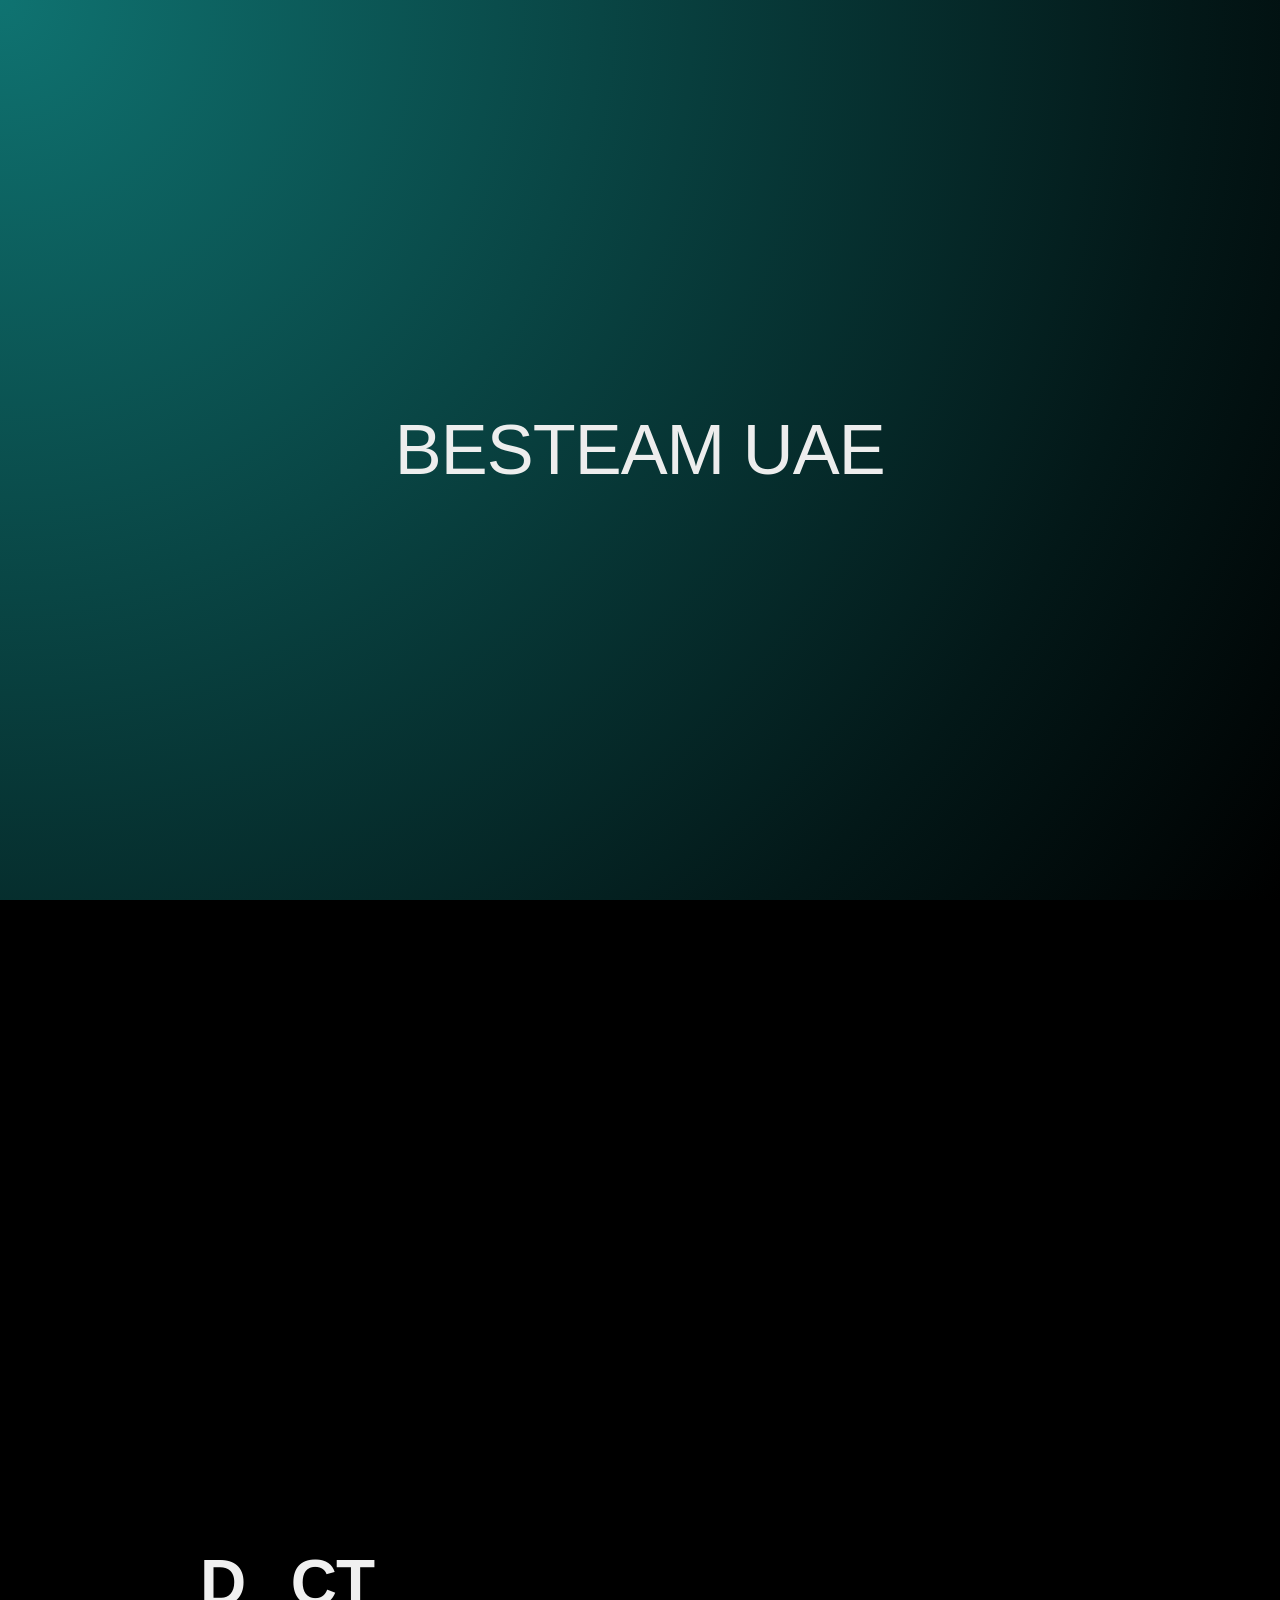
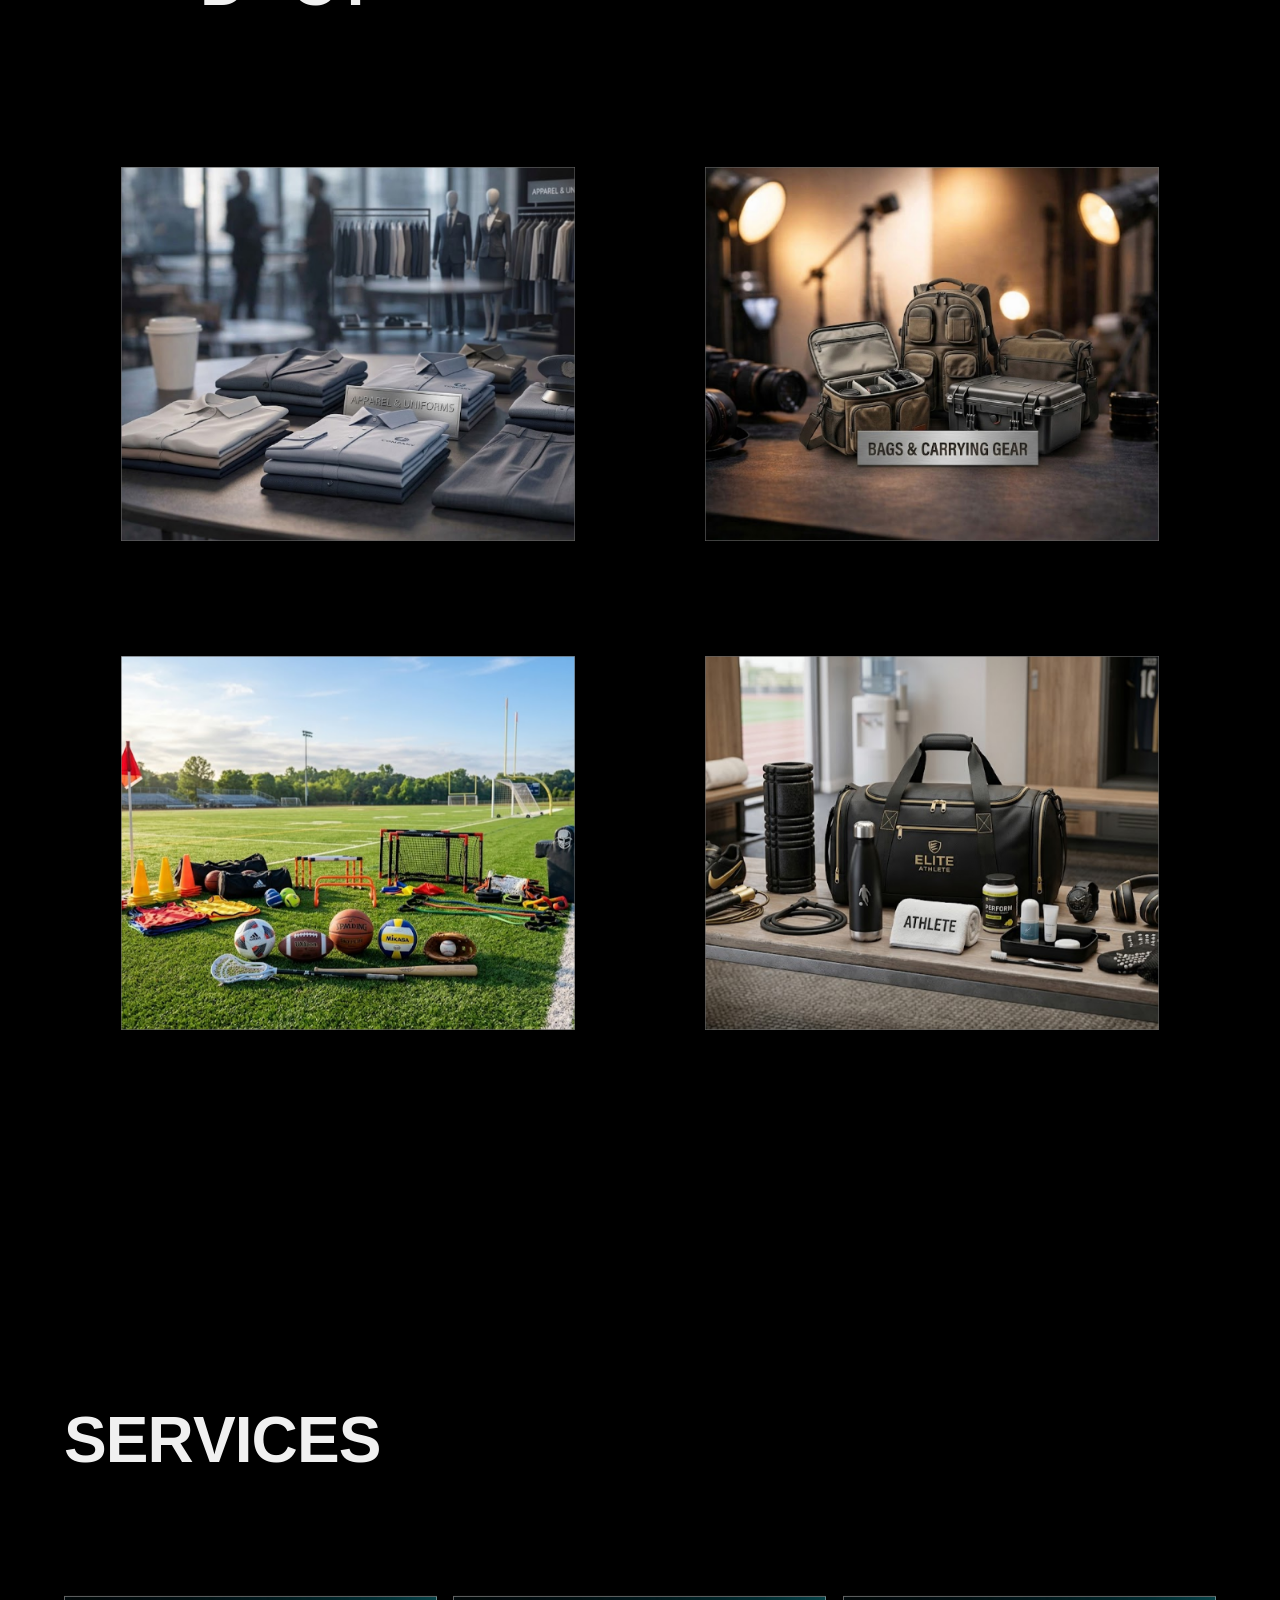
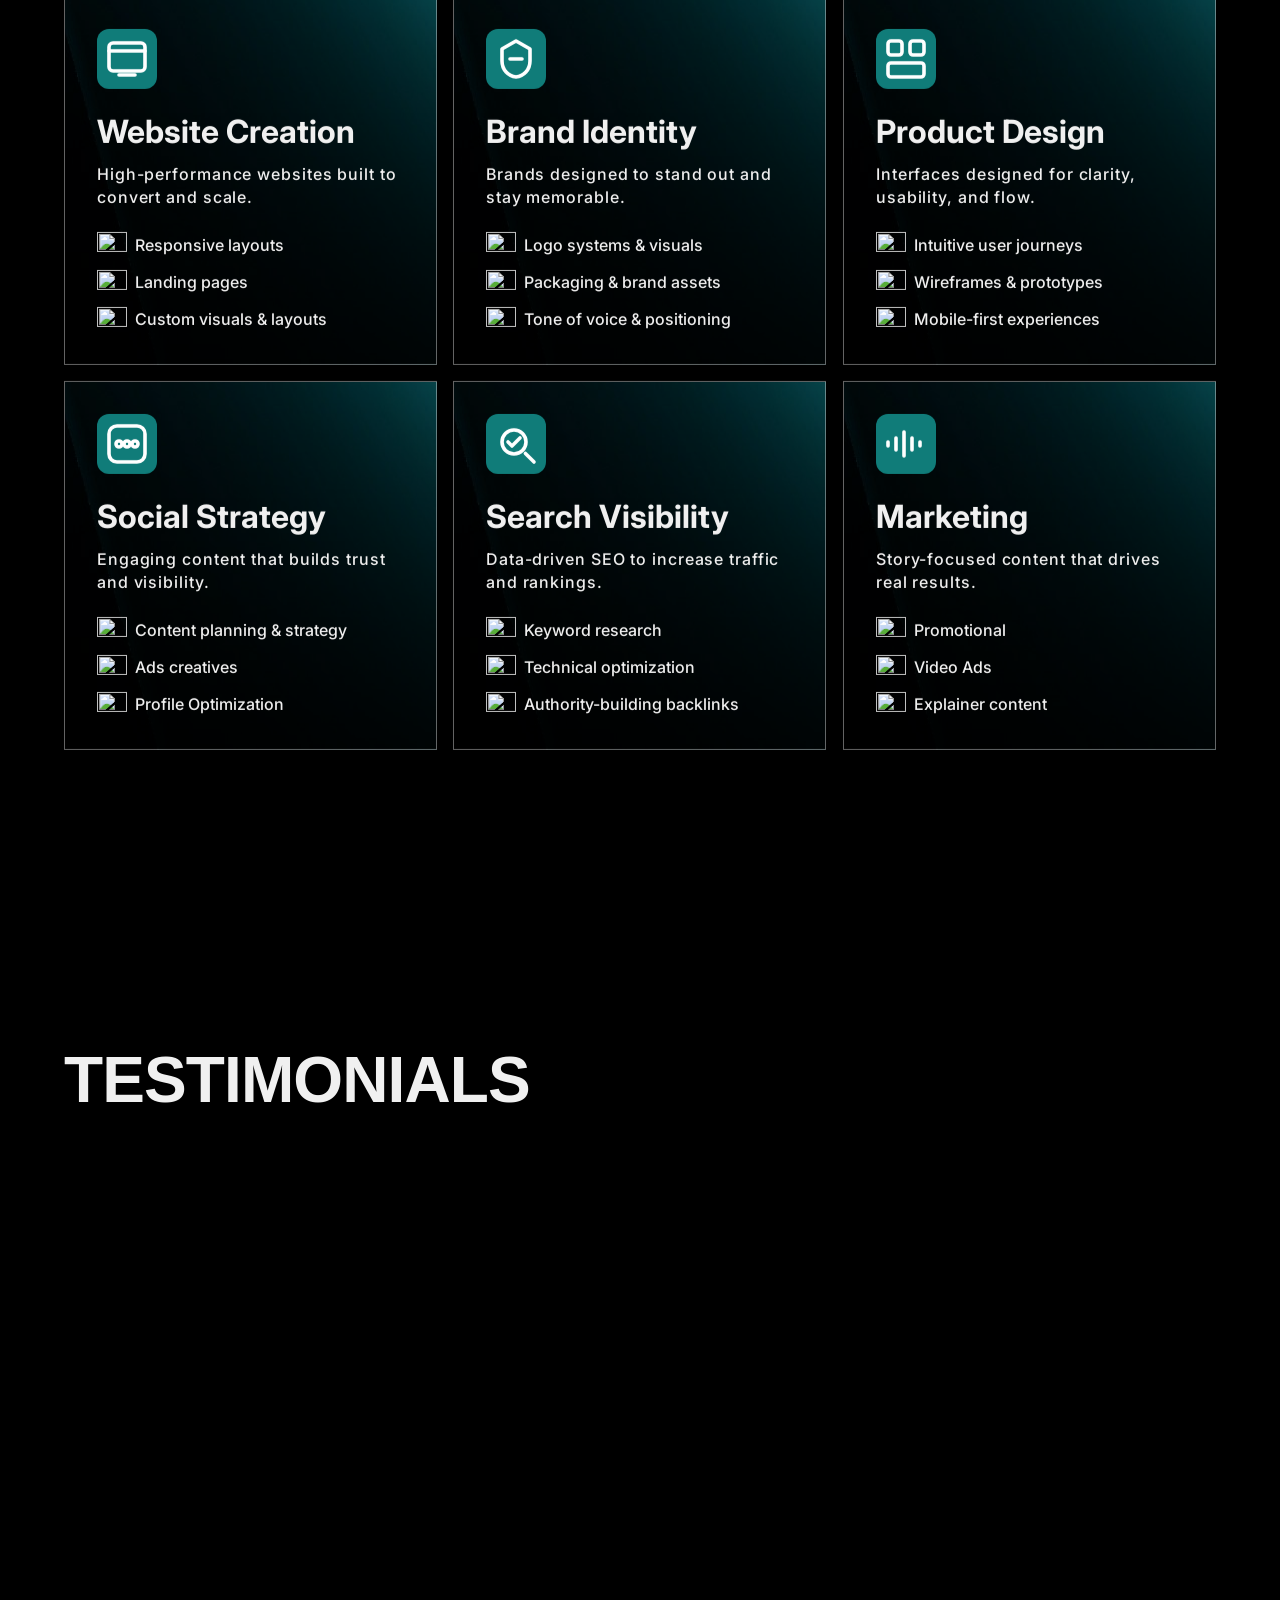
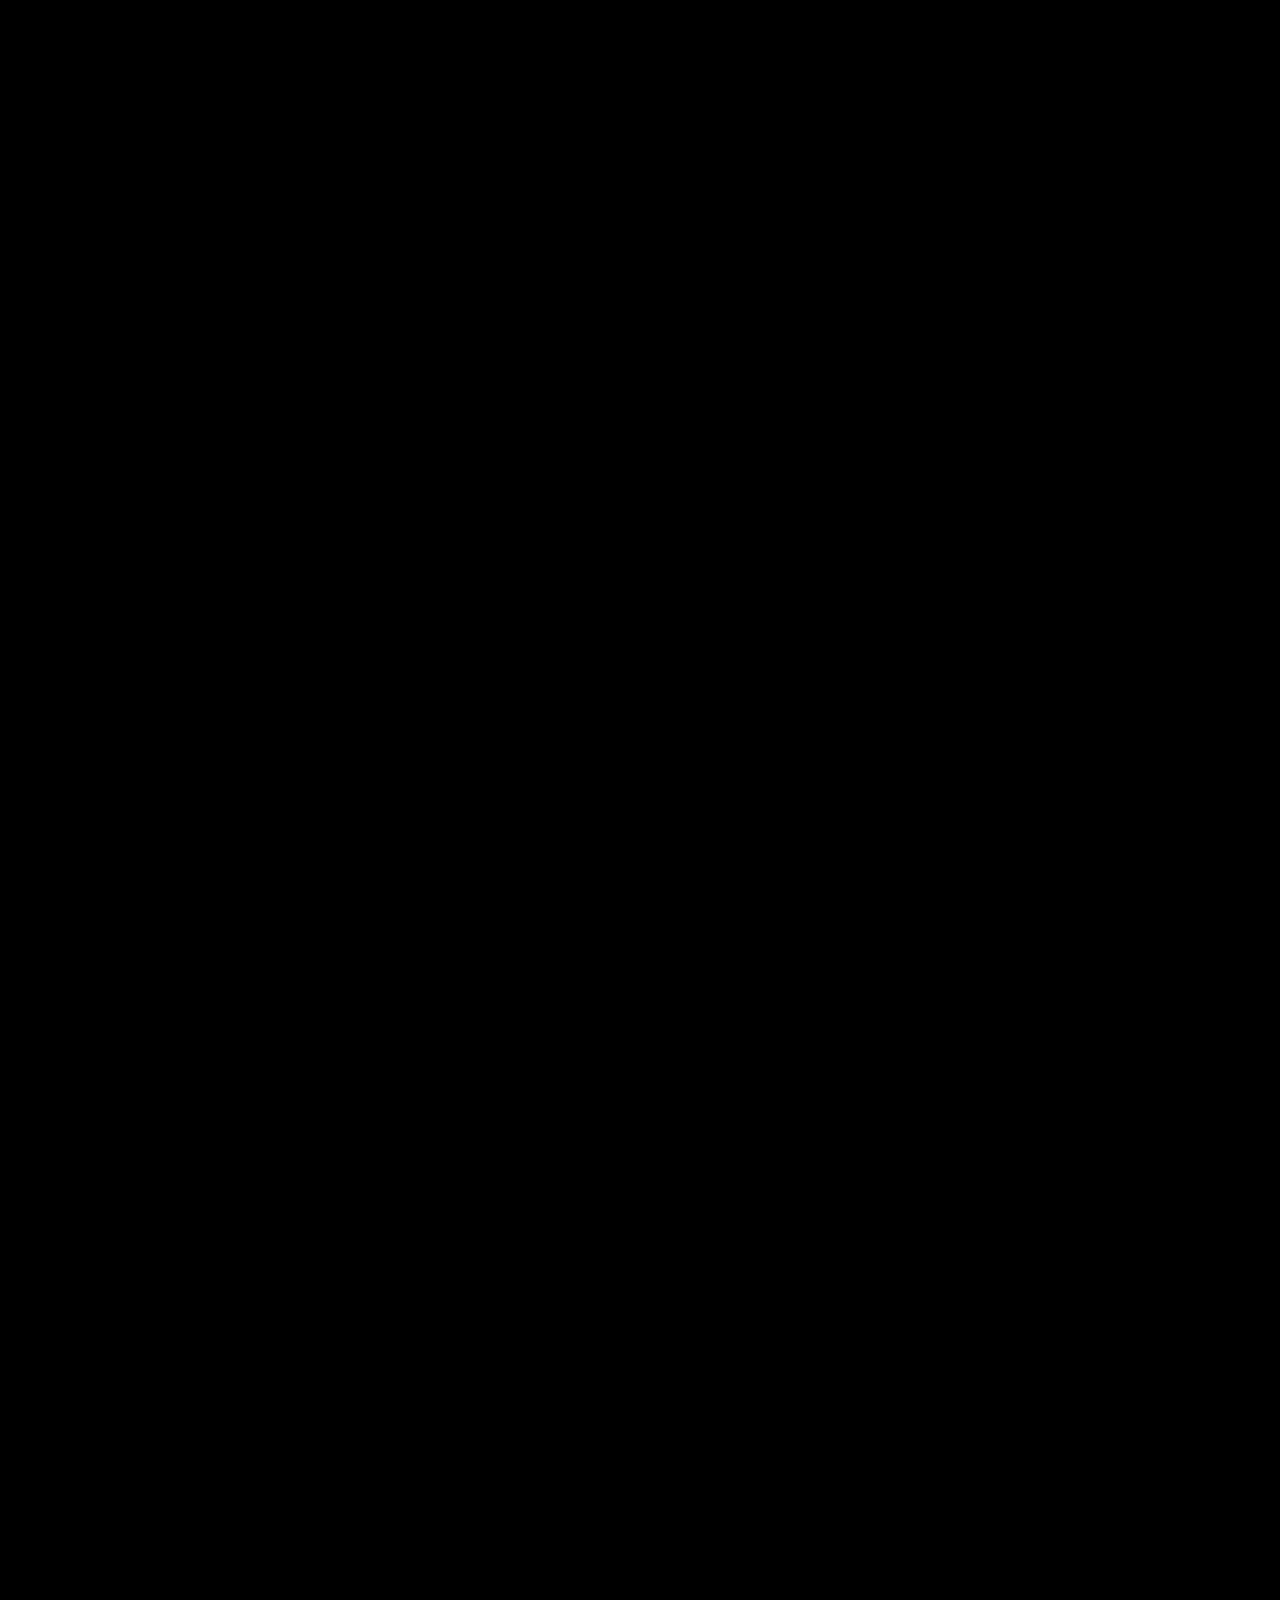
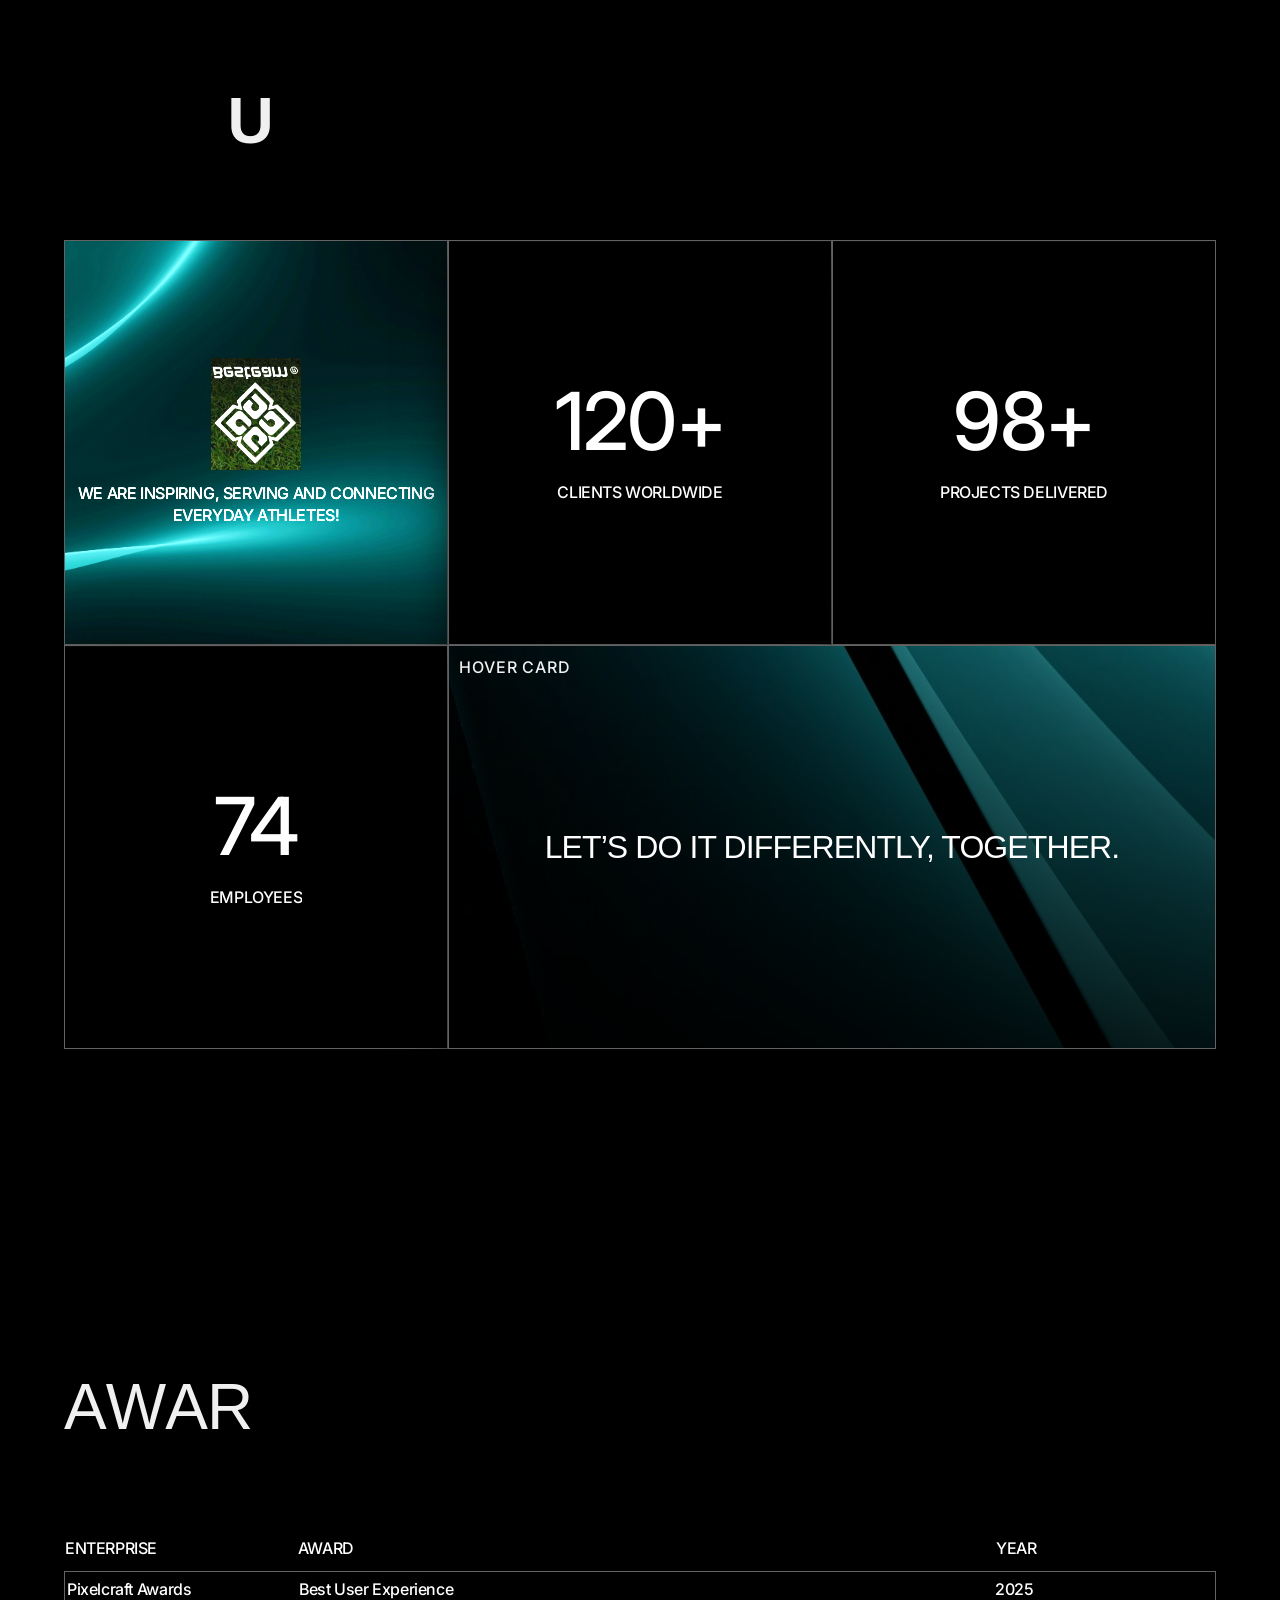
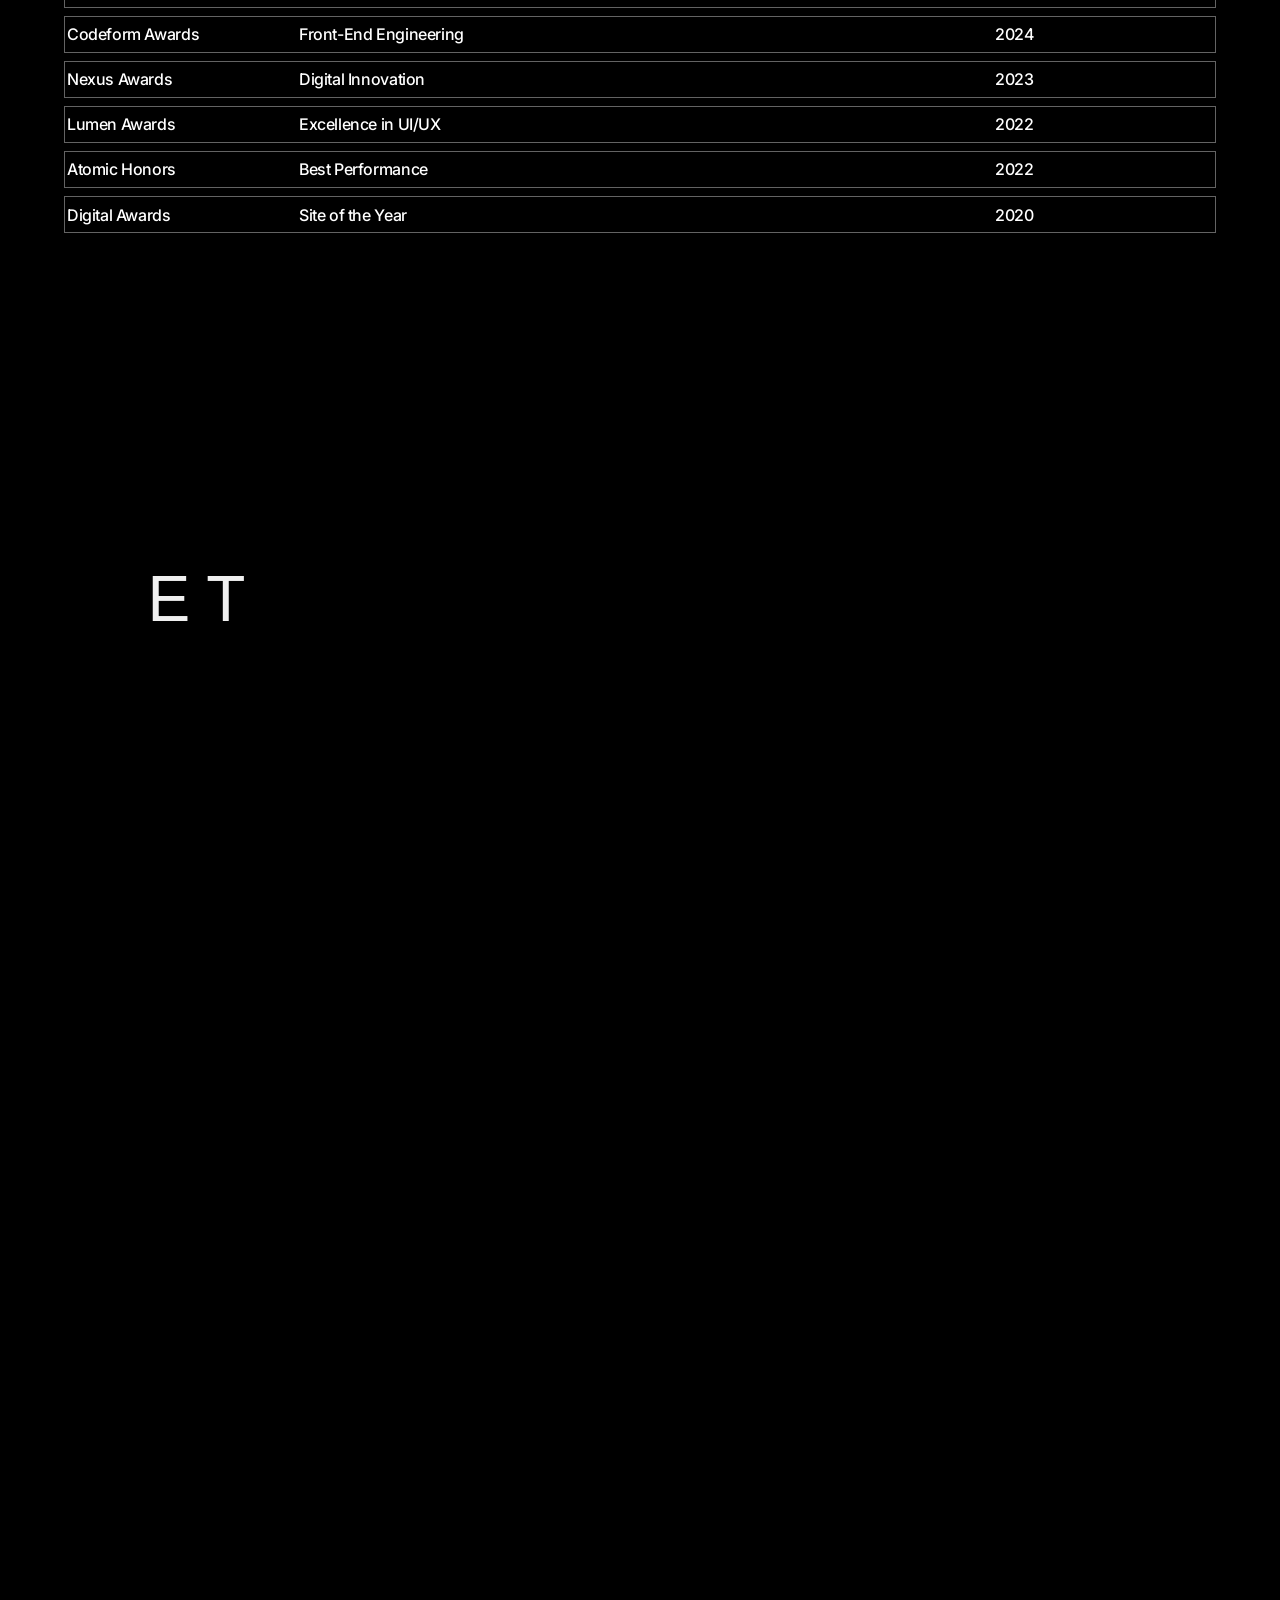
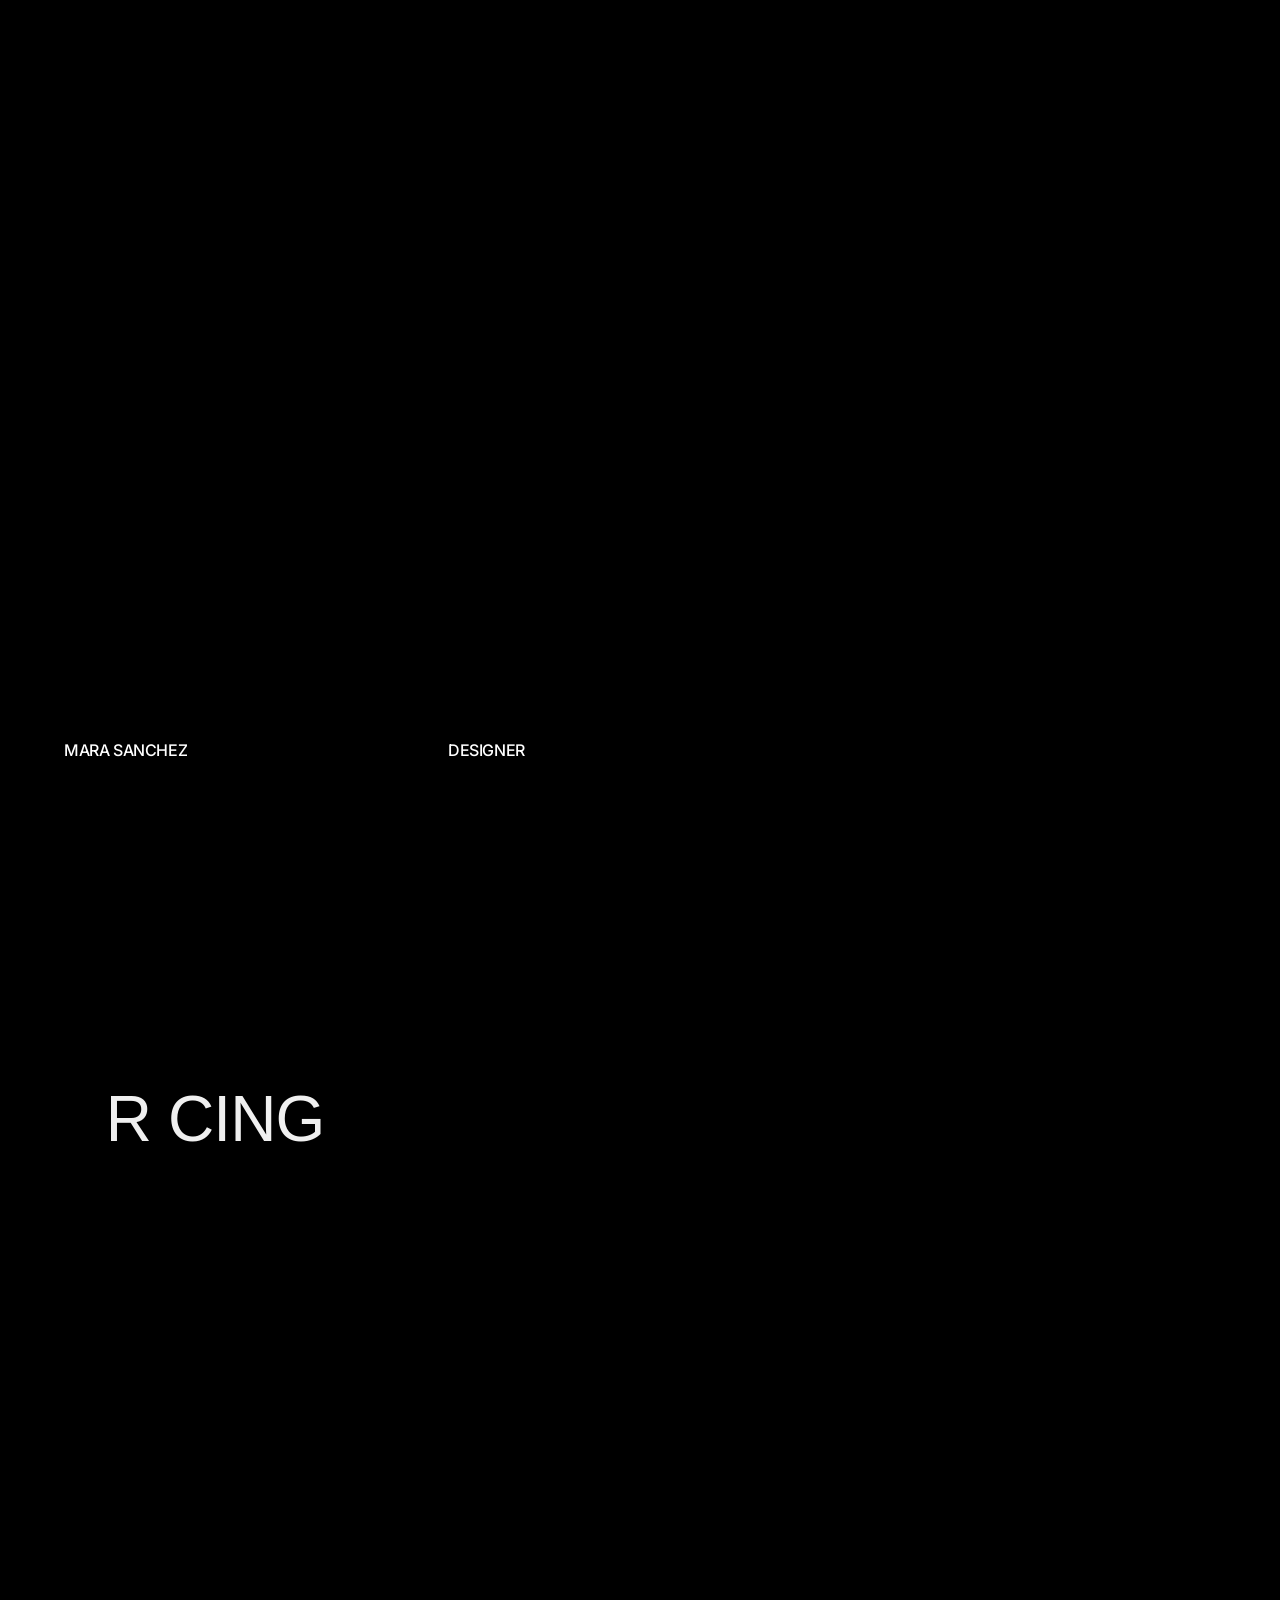
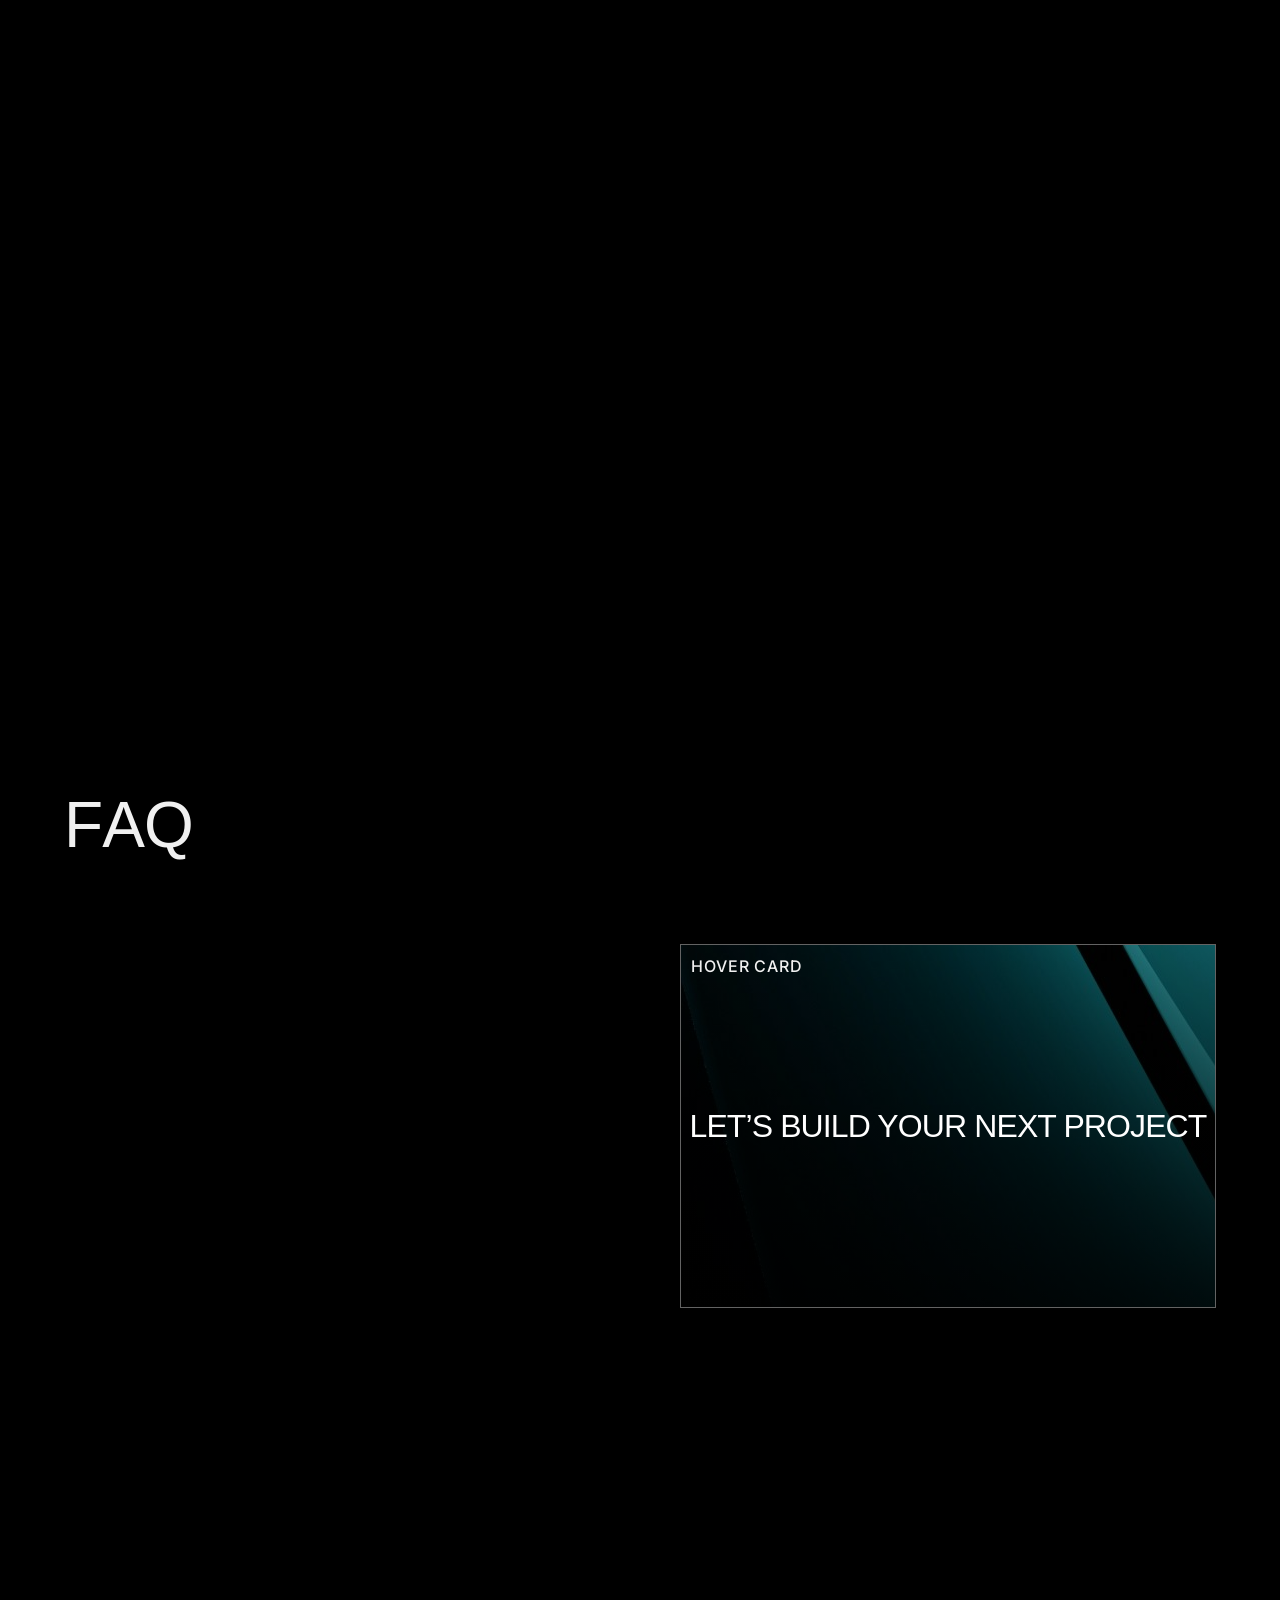
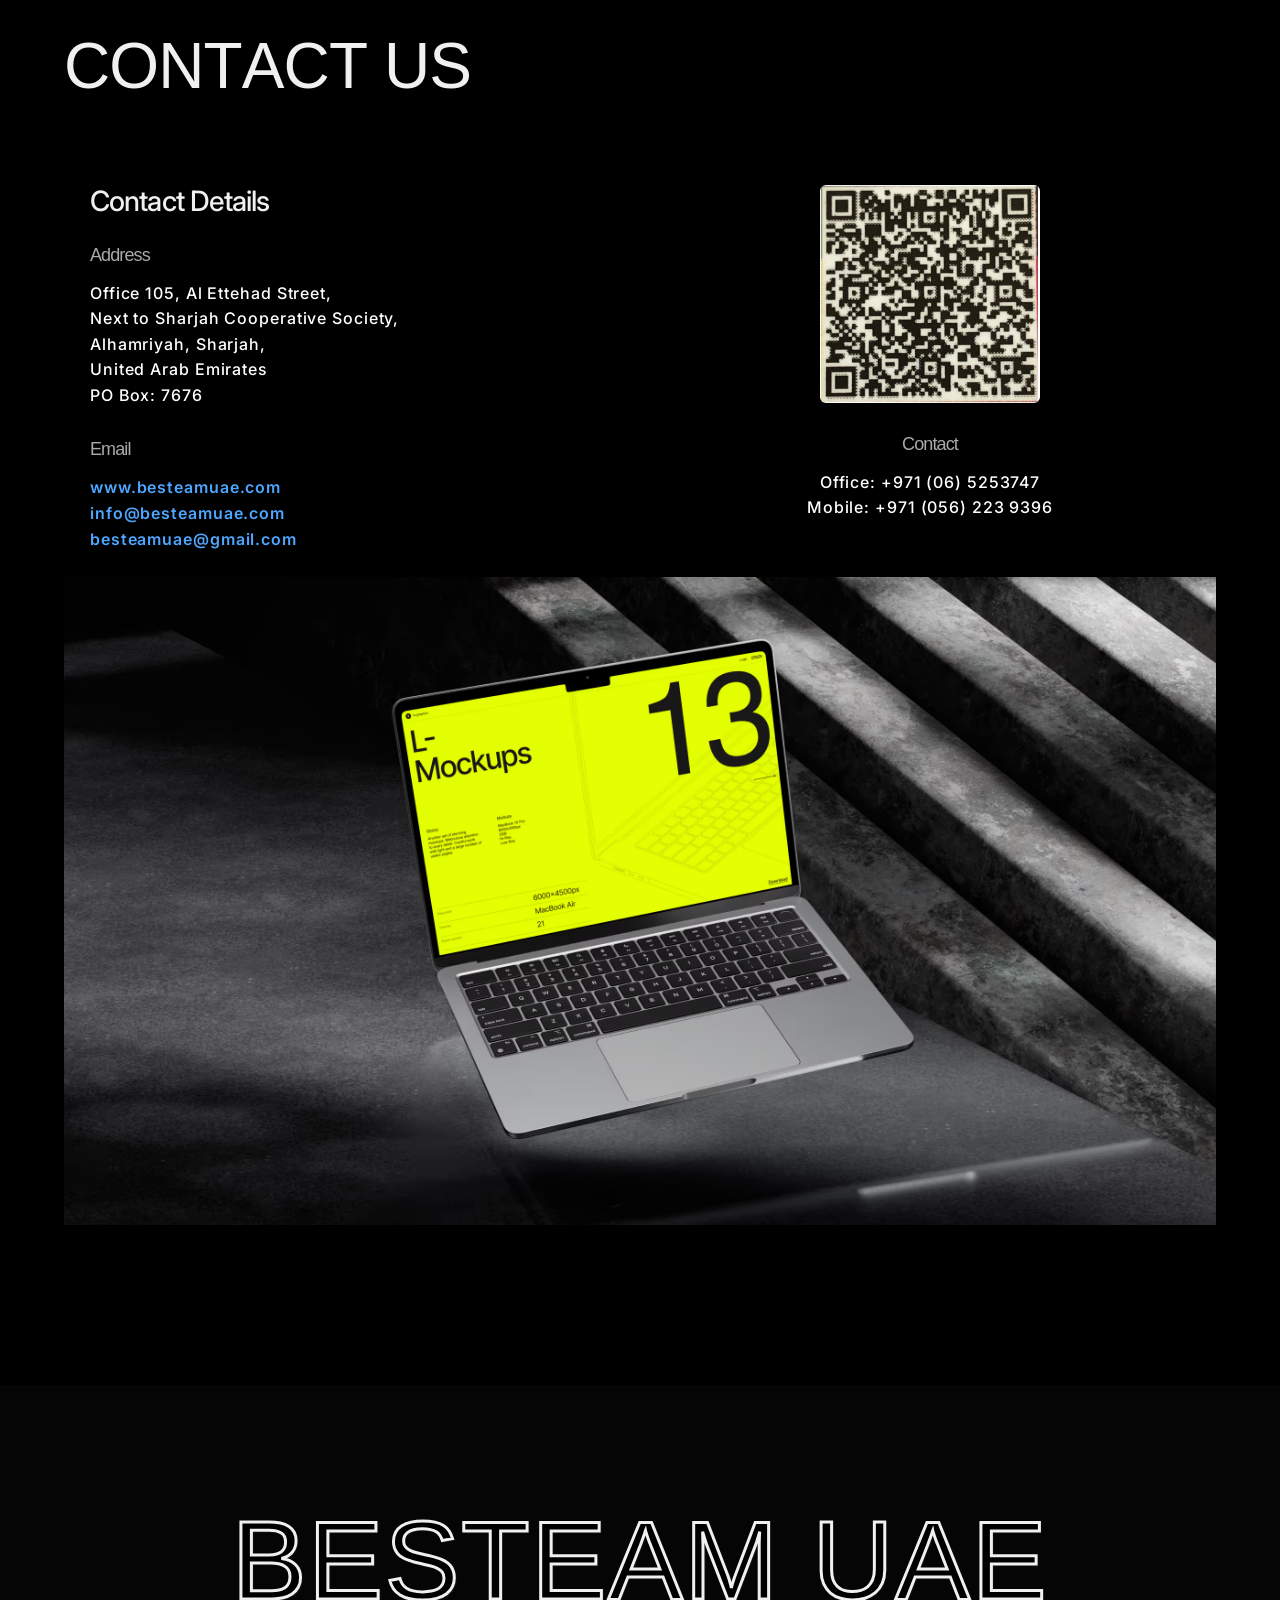
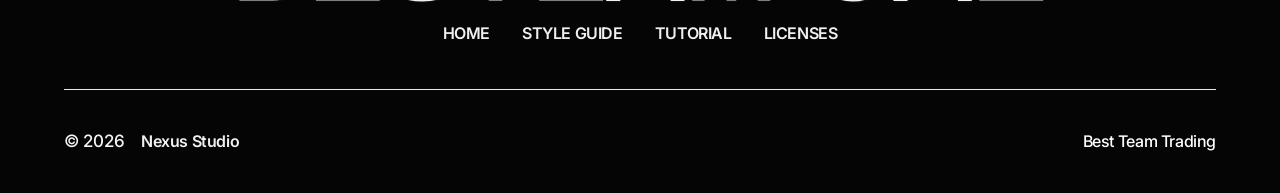
==== index.html @ 5640e082 "icon" ====
<!DOCTYPE html><html data-wf-domain="awsa-template.webflow.io" data-wf-page="696959e4ed1e5a9d6799a33e" data-wf-site="696959e4ed1e5a9d6799a34f" lang="en"><head><meta charset="utf-8"/><link href="https://cdn.prod.website-files.com" rel="preconnect" crossorigin="anonymous"/><title>BESTEAM UAE</title><meta content="Awsa Studio, the portfolio Webflow Template for its intuitive CMS and versatile animations are geared towards enriching the user experience." name="description"/><meta content="Awsa Studio - Webflow HTML website template" property="og:title"/><meta content="Awsa Studio, the portfolio Webflow Template for its intuitive CMS and versatile animations are geared towards enriching the user experience." property="og:description"/><meta content="https://cdn.prod.website-files.com/696959e4ed1e5a9d6799a34f/696c533defef5925f9396454_9146fd30d1765dc0bee016a0e782055f_OG.webp" property="og:image"/><meta content="Awsa Studio - Webflow HTML website template" name="twitter:title"/><meta content="Awsa Studio, the portfolio Webflow Template for its intuitive CMS and versatile animations are geared towards enriching the user experience." name="twitter:description"/><meta property="og:type" content="website"/><meta content="summary_large_image" name="twitter:card"/><meta content="width=device-width, initial-scale=1" name="viewport"/><meta content="Webflow" name="generator"/><link href="css/style.css" rel="stylesheet" type="text/css"> <link href="https://fonts.googleapis.com" rel="preconnect"/><link href="https://fonts.gstatic.com" rel="preconnect" crossorigin="anonymous"/>
  <!-- <script src="https://ajax.googleapis.com/ajax/libs/webfont/1.6.26/webfont.js" type="text/javascript"></script> -->
  <script src="js/webfont.js" type="text/javascript"></script>
  
  <script type="text/javascript">WebFont.load({  google: {    families: ["Inter:300,400,500,600,700"]  }});</script><script type="text/javascript">!function(o,c){var n=c.documentElement,t=" w-mod-";n.className+=t+"js",("ontouchstart"in o||o.DocumentTouch&&c instanceof DocumentTouch)&&(n.className+=t+"touch")}(window,document);</script>
  <link href="images/favicon.png" rel="shortcut icon" type="image/x-icon"/>
<link href="images/apple-touch-icon.png" rel="apple-touch-icon"/>
  <!-- <link href="https://cdn.prod.website-files.com/696959e4ed1e5a9d6799a34f/696c52f9b1febecb6d1538f8_32.png" rel="shortcut icon" type="image/x-icon"/>
  <link href="https://cdn.prod.website-files.com/696959e4ed1e5a9d6799a34f/696c52fbc15e687ca681f727_256.png" rel="apple-touch-icon"/> -->
  <script type="application/ld+json">
{
  "@context": "https://schema.org",
  "@type": "Organization",
  "name": "BESTEAM UAE",
  "description": "We build future-driven brands for founders who think beyond the ordinary. We create animations that inspire, connect, and move — uniting design, movement, and digital craft into unforgettable visual experiences.",
  "url": "/",
  "image": {
    "@type": "ImageObject",
    "url": "https://cdn.prod.website-files.com/693d49d7a25c7fa6f4cc0fdc/693d626acf03533364ed773f_c53771a501c082f46f7d2d4307898fa5_Dise%C3%B1o%20sin%20t%C3%ADtulo%20%2823%29.png"
  },
  "sameAs": [
    "https://www.instagram.com/",
    "https://www.youtube.com/",
    "https://www.facebook.com/",
    "https://www.tiktok.com/"
  ],
  "slogan": "We build future-driven brands for founders who think beyond the ordinary.",
  "knowsAbout": [
    "Motion Design",
    "Web Development",
    "Branding",
    "Visual Identity",
    "Marketing Strategy",
    "3D Animations",
    "UX/UI Design",
    "Creative Production"
  ],
  "aggregateRating": {
    "@type": "AggregateRating",
    "ratingValue": "5",
    "reviewCount": "7"
  },
  "review": [
    {
      "@type": "Review",
      "author": {
        "@type": "Person",
        "name": "Zaira Leiva",
        "jobTitle": "Asea Lead"
      },
      "reviewBody": "Motion Studio brought my ideas to life with remarkable clarity and creativity. Their work blends precision and artistry — animations that communicate far more than words ever could.",
      "reviewRating": {
        "@type": "Rating",
        "ratingValue": "5"
      }
    },
    {
      "@type": "Review",
      "author": {
        "@type": "Person",
        "name": "Cris Evans",
        "jobTitle": "Veauly Lead"
      },
      "reviewBody": "Motion Studio brought my ideas to life with remarkable clarity and creativity. Their work blends precision and artistry — animations that communicate far more than words ever could.",
      "reviewRating": {
        "@type": "Rating",
        "ratingValue": "5"
      }
    },
    {
      "@type": "Review",
      "author": {
        "@type": "Person",
        "name": "Marty Clue",
        "jobTitle": "Natale CEO"
      },
      "reviewBody": "Motion Studio brought my ideas to life with remarkable clarity and creativity. Their work blends precision and artistry — animations that communicate far more than words ever could.",
      "reviewRating": {
        "@type": "Rating",
        "ratingValue": "5"
      }
    },
    {
      "@type": "Review",
      "author": {
        "@type": "Person",
        "name": "John Clewi",
        "jobTitle": "Marketing Coordinator"
      },
      "reviewBody": "Motion Studio brought my ideas to life with remarkable clarity and creativity. Their work blends precision and artistry — animations that communicate far more than words ever could.",
      "reviewRating": {
        "@type": "Rating",
        "ratingValue": "5"
      }
    },
    {
      "@type": "Review",
      "author": {
        "@type": "Person",
        "name": "Zaire Aminoff",
        "jobTitle": "Marketing Coordinator"
      },
      "reviewBody": "Motion Studio brought my ideas to life with remarkable clarity and creativity. Their work blends precision and artistry — animations that communicate far more than words ever could.",
      "reviewRating": {
        "@type": "Rating",
        "ratingValue": "5"
      }
    },
    {
      "@type": "Review",
      "author": {
        "@type": "Person",
        "name": "Jenny Jaure",
        "jobTitle": "Agency CEO"
      },
      "reviewBody": "Motion Studio brought my ideas to life with remarkable clarity and creativity. Their work blends precision and artistry — animations that communicate far more than words ever could.",
      "reviewRating": {
        "@type": "Rating",
        "ratingValue": "5"
      }
    },
    {
      "@type": "Review",
      "author": {
        "@type": "Person",
        "name": "Carla Suarez",
        "jobTitle": "CEO & Founder"
      },
      "reviewBody": "Motion Studio brought my ideas to life with remarkable clarity and creativity. Their work blends precision and artistry — animations that communicate far more than words ever could.",
      "reviewRating": {
        "@type": "Rating",
        "ratingValue": "5"
      }
    }
  ]
}
</script>
<link rel="stylesheet" href="css/lenis.css">
<!-- <link rel="stylesheet" href="https://unpkg.com/lenis@1.1.20/dist/lenis.css"> -->
<style>.w-webflow-badge{display:none!important;visibility:hidden!important;opacity:0!important;pointer-events:none!important;height:0!important;width:0!important;}</style></head><body class="body"><div class="page-wrap"><div data-animation="default" data-collapse="medium" data-duration="400" data-easing="ease" data-easing2="ease" role="banner" class="navbar w-nav"><div class="container-40 w-container"><div class="nav-wrap"><div class="logo-wrap-2"><a href="index.html" aria-current="page" class="logo w-nav-brand w--current"><div class="logotext w-embed">
  <!-- <svg width="42" height="42" viewBox="0 0 42 42" fill="none" xmlns="http://www.w3.org/2000/svg"> -->
  
    <img src="icon.jpg" width="42" height="42" alt="icon">
    <path d="M21 5L37 37H30L21 19L12 37H5L21 5Z" fill="currentColor"/>
  <path d="M21 24L26 33H16L21 24Z" fill="currentColor"/>
</svg></div></a></div><nav role="navigation" class="nav-menu w-nav-menu"><a href="index.html" aria-current="page" class="nav-link w-nav-link w--current">HOME</a><a href="index.html#About" class="nav-link w-nav-link">ABOUT</a><a href="index.html#Projects" class="nav-link w-nav-link">PROJECTS</a><a href="index.html#Services" class="nav-link w-nav-link">SERVICES</a><a href="index.html#Contact" class="nav-link w-nav-link">CONTACT</a></nav><div class="menu-button w-nav-button"><div class="textsmall">Menu</div></div></div></div></div><div class="hero"><div class="generalcontainersite"><section class="herosite"><div class="w-layout-blockcontainer herowrapper w-container"><div class="blurelipse"></div><div class="herotextcontainer"><div class="texthero-2"><div class="creditsregister"><div class="textsmall-2 whitetext letterspacing4px">To Be The Best</div></div></div><div class="herotitle"><h3 class="heading1">BESTEAM UAE</h3></div><div class="home-heading"><div class="max-description is-33rem"><div class="textsecondary">We are Inspiring, serving and connecting everyday athletes.<br/></div></div></div><div class="ctahero"><a href="index.html#Contact" class="button-10 w-inline-block"><div>Get Started</div></a></div><div class="w-layout-blockcontainer main-container-2 w-container"><div class="textsmall-2 capital whitetext" style="color: black;">Trusted By</div><div class="marquee-2"><div data-w-id="e206eaf5-f4fe-9da5-aa53-0384954742cc" style="-webkit-transform:translate3d(-50%, 0, 0) scale3d(1, 1, 1) rotateX(0) rotateY(0) rotateZ(0) skew(0, 0);-moz-transform:translate3d(-50%, 0, 0) scale3d(1, 1, 1) rotateX(0) rotateY(0) rotateZ(0) skew(0, 0);-ms-transform:translate3d(-50%, 0, 0) scale3d(1, 1, 1) rotateX(0) rotateY(0) rotateZ(0) skew(0, 0);transform:translate3d(-50%, 0, 0) scale3d(1, 1, 1) rotateX(0) rotateY(0) rotateZ(0) skew(0, 0)" class="marqueelogos-2"><div class="logomarqueeindividual"><div class="logoentities w-embed"><!-- LOGO 2 — VELIX -->
<svg width="267" height="42" viewBox="0 0 267 42" fill="none" xmlns="http://www.w3.org/2000/svg">
  <!-- icon -->
  <path d="M21 2L38 19L21 36L4 19L21 2Z" fill="currentColor"/>
  <path d="M42 2L59 19L42 36L25 19L42 2Z" fill="currentColor" opacity="0.75"/>

  <!-- wordmark -->
  <path d="M84 11L92 31H97L105 11H99L94.5 24L90 11H84Z" fill="currentColor"/>
  <path d="M111 31V11H128V15H116V19H126V23H116V27H128V31H111Z" fill="currentColor"/>
  <path d="M135 31V11H140V27H150V31H135Z" fill="currentColor"/>
  <path d="M156 31V11H161V31H156Z" fill="currentColor"/>
  <path d="M167 31L176 21L168 11H174L180 18L186 11H192L184 21L193 31H187L180 24L173 31H167Z" fill="currentColor"/>
</svg></div><div class="logoentities w-embed"><!-- LOGO 1 — NOVARA -->
<svg width="267" height="42" viewBox="0 0 267 42" fill="none" xmlns="http://www.w3.org/2000/svg">
  <!-- icon -->
  <path d="M36 5C36 2.79086 37.7909 1 40 1H58C64.6274 1 70 6.37258 70 13V13C70 16.1826 68.7357 19.2348 66.4853 21.4853L50 38L36 24V5Z" fill="currentColor"/>
  <path d="M6 29C6 25.8174 7.26428 22.7652 9.51472 20.5147L26 4L40 18V37C40 39.2091 38.2091 41 36 41H18C11.3726 41 6 35.6274 6 29V29Z" fill="currentColor"/>

  <!-- wordmark -->
  <path d="M88 31V11H93L106 24V11H111V31H106L93 18V31H88Z" fill="currentColor"/>
  <path d="M118 31L127 11H132L141 31H135L133 26H125L123 31H118ZM126.5 22H131.5L129 15L126.5 22Z" fill="currentColor"/>
  <path d="M147 31V11H152V27H162V31H147Z" fill="currentColor"/>
  <path d="M168 31V11H173V31H168Z" fill="currentColor"/>
  <path d="M180 31V11H192C197 11 200 13.5 200 18C200 21 198.5 23 196 24L201 31H195L191 25H185V31H180ZM185 21H191C193.5 21 195 20 195 18C195 16 193.5 15 191 15H185V21Z" fill="currentColor"/>
  <path d="M206 31L215 11H220L229 31H223L221 26H213L211 31H206ZM214.5 22H219.5L217 15L214.5 22Z" fill="currentColor"/>
</svg></div><div class="logoentities w-embed"><!-- LOGO 2 — VELIX -->
<svg width="267" height="42" viewBox="0 0 267 42" fill="none" xmlns="http://www.w3.org/2000/svg">
  <!-- icon -->
  <path d="M21 2L38 19L21 36L4 19L21 2Z" fill="currentColor"/>
  <path d="M42 2L59 19L42 36L25 19L42 2Z" fill="currentColor" opacity="0.75"/>

  <!-- wordmark -->
  <path d="M84 11L92 31H97L105 11H99L94.5 24L90 11H84Z" fill="currentColor"/>
  <path d="M111 31V11H128V15H116V19H126V23H116V27H128V31H111Z" fill="currentColor"/>
  <path d="M135 31V11H140V27H150V31H135Z" fill="currentColor"/>
  <path d="M156 31V11H161V31H156Z" fill="currentColor"/>
  <path d="M167 31L176 21L168 11H174L180 18L186 11H192L184 21L193 31H187L180 24L173 31H167Z" fill="currentColor"/>
</svg></div><div class="logoentities w-embed"><!-- LOGO 1 — NOVARA -->
<svg width="267" height="42" viewBox="0 0 267 42" fill="none" xmlns="http://www.w3.org/2000/svg">
  <!-- icon -->
  <path d="M36 5C36 2.79086 37.7909 1 40 1H58C64.6274 1 70 6.37258 70 13V13C70 16.1826 68.7357 19.2348 66.4853 21.4853L50 38L36 24V5Z" fill="currentColor"/>
  <path d="M6 29C6 25.8174 7.26428 22.7652 9.51472 20.5147L26 4L40 18V37C40 39.2091 38.2091 41 36 41H18C11.3726 41 6 35.6274 6 29V29Z" fill="currentColor"/>

  <!-- wordmark -->
  <path d="M88 31V11H93L106 24V11H111V31H106L93 18V31H88Z" fill="currentColor"/>
  <path d="M118 31L127 11H132L141 31H135L133 26H125L123 31H118ZM126.5 22H131.5L129 15L126.5 22Z" fill="currentColor"/>
  <path d="M147 31V11H152V27H162V31H147Z" fill="currentColor"/>
  <path d="M168 31V11H173V31H168Z" fill="currentColor"/>
  <path d="M180 31V11H192C197 11 200 13.5 200 18C200 21 198.5 23 196 24L201 31H195L191 25H185V31H180ZM185 21H191C193.5 21 195 20 195 18C195 16 193.5 15 191 15H185V21Z" fill="currentColor"/>
  <path d="M206 31L215 11H220L229 31H223L221 26H213L211 31H206ZM214.5 22H219.5L217 15L214.5 22Z" fill="currentColor"/>
</svg></div><div class="logoentities w-embed"><!-- LOGO 2 — VELIX -->
<svg width="267" height="42" viewBox="0 0 267 42" fill="none" xmlns="http://www.w3.org/2000/svg">
  <!-- icon -->
  <path d="M21 2L38 19L21 36L4 19L21 2Z" fill="currentColor"/>
  <path d="M42 2L59 19L42 36L25 19L42 2Z" fill="currentColor" opacity="0.75"/>

  <!-- wordmark -->
  <path d="M84 11L92 31H97L105 11H99L94.5 24L90 11H84Z" fill="currentColor"/>
  <path d="M111 31V11H128V15H116V19H126V23H116V27H128V31H111Z" fill="currentColor"/>
  <path d="M135 31V11H140V27H150V31H135Z" fill="currentColor"/>
  <path d="M156 31V11H161V31H156Z" fill="currentColor"/>
  <path d="M167 31L176 21L168 11H174L180 18L186 11H192L184 21L193 31H187L180 24L173 31H167Z" fill="currentColor"/>
</svg></div></div><div class="logomarqueeindividual"><div class="logoentities w-embed"><!-- LOGO 2 — VELIX -->
<svg width="267" height="42" viewBox="0 0 267 42" fill="none" xmlns="http://www.w3.org/2000/svg">
  <!-- icon -->
  <path d="M21 2L38 19L21 36L4 19L21 2Z" fill="currentColor"/>
  <path d="M42 2L59 19L42 36L25 19L42 2Z" fill="currentColor" opacity="0.75"/>

  <!-- wordmark -->
  <path d="M84 11L92 31H97L105 11H99L94.5 24L90 11H84Z" fill="currentColor"/>
  <path d="M111 31V11H128V15H116V19H126V23H116V27H128V31H111Z" fill="currentColor"/>
  <path d="M135 31V11H140V27H150V31H135Z" fill="currentColor"/>
  <path d="M156 31V11H161V31H156Z" fill="currentColor"/>
  <path d="M167 31L176 21L168 11H174L180 18L186 11H192L184 21L193 31H187L180 24L173 31H167Z" fill="currentColor"/>
</svg></div><div class="logoentities w-embed"><!-- LOGO 1 — NOVARA -->
<svg width="267" height="42" viewBox="0 0 267 42" fill="none" xmlns="http://www.w3.org/2000/svg">
  <!-- icon -->
  <path d="M36 5C36 2.79086 37.7909 1 40 1H58C64.6274 1 70 6.37258 70 13V13C70 16.1826 68.7357 19.2348 66.4853 21.4853L50 38L36 24V5Z" fill="currentColor"/>
  <path d="M6 29C6 25.8174 7.26428 22.7652 9.51472 20.5147L26 4L40 18V37C40 39.2091 38.2091 41 36 41H18C11.3726 41 6 35.6274 6 29V29Z" fill="currentColor"/>

  <!-- wordmark -->
  <path d="M88 31V11H93L106 24V11H111V31H106L93 18V31H88Z" fill="currentColor"/>
  <path d="M118 31L127 11H132L141 31H135L133 26H125L123 31H118ZM126.5 22H131.5L129 15L126.5 22Z" fill="currentColor"/>
  <path d="M147 31V11H152V27H162V31H147Z" fill="currentColor"/>
  <path d="M168 31V11H173V31H168Z" fill="currentColor"/>
  <path d="M180 31V11H192C197 11 200 13.5 200 18C200 21 198.5 23 196 24L201 31H195L191 25H185V31H180ZM185 21H191C193.5 21 195 20 195 18C195 16 193.5 15 191 15H185V21Z" fill="currentColor"/>
  <path d="M206 31L215 11H220L229 31H223L221 26H213L211 31H206ZM214.5 22H219.5L217 15L214.5 22Z" fill="currentColor"/>
</svg></div><div class="logoentities w-embed"><!-- LOGO 2 — VELIX -->
<svg width="267" height="42" viewBox="0 0 267 42" fill="none" xmlns="http://www.w3.org/2000/svg">
  <!-- icon -->
  <path d="M21 2L38 19L21 36L4 19L21 2Z" fill="currentColor"/>
  <path d="M42 2L59 19L42 36L25 19L42 2Z" fill="currentColor" opacity="0.75"/>

  <!-- wordmark -->
  <path d="M84 11L92 31H97L105 11H99L94.5 24L90 11H84Z" fill="currentColor"/>
  <path d="M111 31V11H128V15H116V19H126V23H116V27H128V31H111Z" fill="currentColor"/>
  <path d="M135 31V11H140V27H150V31H135Z" fill="currentColor"/>
  <path d="M156 31V11H161V31H156Z" fill="currentColor"/>
  <path d="M167 31L176 21L168 11H174L180 18L186 11H192L184 21L193 31H187L180 24L173 31H167Z" fill="currentColor"/>
</svg></div><div class="logoentities w-embed"><!-- LOGO 1 — NOVARA -->
<svg width="267" height="42" viewBox="0 0 267 42" fill="none" xmlns="http://www.w3.org/2000/svg">
  <!-- icon -->
  <path d="M36 5C36 2.79086 37.7909 1 40 1H58C64.6274 1 70 6.37258 70 13V13C70 16.1826 68.7357 19.2348 66.4853 21.4853L50 38L36 24V5Z" fill="currentColor"/>
  <path d="M6 29C6 25.8174 7.26428 22.7652 9.51472 20.5147L26 4L40 18V37C40 39.2091 38.2091 41 36 41H18C11.3726 41 6 35.6274 6 29V29Z" fill="currentColor"/>

  <!-- wordmark -->
  <path d="M88 31V11H93L106 24V11H111V31H106L93 18V31H88Z" fill="currentColor"/>
  <path d="M118 31L127 11H132L141 31H135L133 26H125L123 31H118ZM126.5 22H131.5L129 15L126.5 22Z" fill="currentColor"/>
  <path d="M147 31V11H152V27H162V31H147Z" fill="currentColor"/>
  <path d="M168 31V11H173V31H168Z" fill="currentColor"/>
  <path d="M180 31V11H192C197 11 200 13.5 200 18C200 21 198.5 23 196 24L201 31H195L191 25H185V31H180ZM185 21H191C193.5 21 195 20 195 18C195 16 193.5 15 191 15H185V21Z" fill="currentColor"/>
  <path d="M206 31L215 11H220L229 31H223L221 26H213L211 31H206ZM214.5 22H219.5L217 15L214.5 22Z" fill="currentColor"/>
</svg></div><div class="logoentities w-embed"><!-- LOGO 2 — VELIX -->
<svg width="267" height="42" viewBox="0 0 267 42" fill="none" xmlns="http://www.w3.org/2000/svg">
  <!-- icon -->
  <path d="M21 2L38 19L21 36L4 19L21 2Z" fill="currentColor"/>
  <path d="M42 2L59 19L42 36L25 19L42 2Z" fill="currentColor" opacity="0.75"/>

  <!-- wordmark -->
  <path d="M84 11L92 31H97L105 11H99L94.5 24L90 11H84Z" fill="currentColor"/>
  <path d="M111 31V11H128V15H116V19H126V23H116V27H128V31H111Z" fill="currentColor"/>
  <path d="M135 31V11H140V27H150V31H135Z" fill="currentColor"/>
  <path d="M156 31V11H161V31H156Z" fill="currentColor"/>
  <path d="M167 31L176 21L168 11H174L180 18L186 11H192L184 21L193 31H187L180 24L173 31H167Z" fill="currentColor"/>
</svg></div></div><div class="logomarqueeindividual"><div class="logoentities w-embed"><!-- LOGO 2 — VELIX -->
<svg width="267" height="42" viewBox="0 0 267 42" fill="none" xmlns="http://www.w3.org/2000/svg">
  <!-- icon -->
  <path d="M21 2L38 19L21 36L4 19L21 2Z" fill="currentColor"/>
  <path d="M42 2L59 19L42 36L25 19L42 2Z" fill="currentColor" opacity="0.75"/>

  <!-- wordmark -->
  <path d="M84 11L92 31H97L105 11H99L94.5 24L90 11H84Z" fill="currentColor"/>
  <path d="M111 31V11H128V15H116V19H126V23H116V27H128V31H111Z" fill="currentColor"/>
  <path d="M135 31V11H140V27H150V31H135Z" fill="currentColor"/>
  <path d="M156 31V11H161V31H156Z" fill="currentColor"/>
  <path d="M167 31L176 21L168 11H174L180 18L186 11H192L184 21L193 31H187L180 24L173 31H167Z" fill="currentColor"/>
</svg></div><div class="logoentities w-embed"><!-- LOGO 1 — NOVARA -->
<svg width="267" height="42" viewBox="0 0 267 42" fill="none" xmlns="http://www.w3.org/2000/svg">
  <!-- icon -->
  <path d="M36 5C36 2.79086 37.7909 1 40 1H58C64.6274 1 70 6.37258 70 13V13C70 16.1826 68.7357 19.2348 66.4853 21.4853L50 38L36 24V5Z" fill="currentColor"/>
  <path d="M6 29C6 25.8174 7.26428 22.7652 9.51472 20.5147L26 4L40 18V37C40 39.2091 38.2091 41 36 41H18C11.3726 41 6 35.6274 6 29V29Z" fill="currentColor"/>

  <!-- wordmark -->
  <path d="M88 31V11H93L106 24V11H111V31H106L93 18V31H88Z" fill="currentColor"/>
  <path d="M118 31L127 11H132L141 31H135L133 26H125L123 31H118ZM126.5 22H131.5L129 15L126.5 22Z" fill="currentColor"/>
  <path d="M147 31V11H152V27H162V31H147Z" fill="currentColor"/>
  <path d="M168 31V11H173V31H168Z" fill="currentColor"/>
  <path d="M180 31V11H192C197 11 200 13.5 200 18C200 21 198.5 23 196 24L201 31H195L191 25H185V31H180ZM185 21H191C193.5 21 195 20 195 18C195 16 193.5 15 191 15H185V21Z" fill="currentColor"/>
  <path d="M206 31L215 11H220L229 31H223L221 26H213L211 31H206ZM214.5 22H219.5L217 15L214.5 22Z" fill="currentColor"/>
</svg></div><div class="logoentities w-embed"><!-- LOGO 2 — VELIX -->
<svg width="267" height="42" viewBox="0 0 267 42" fill="none" xmlns="http://www.w3.org/2000/svg">
  <!-- icon -->
  <path d="M21 2L38 19L21 36L4 19L21 2Z" fill="currentColor"/>
  <path d="M42 2L59 19L42 36L25 19L42 2Z" fill="currentColor" opacity="0.75"/>

  <!-- wordmark -->
  <path d="M84 11L92 31H97L105 11H99L94.5 24L90 11H84Z" fill="currentColor"/>
  <path d="M111 31V11H128V15H116V19H126V23H116V27H128V31H111Z" fill="currentColor"/>
  <path d="M135 31V11H140V27H150V31H135Z" fill="currentColor"/>
  <path d="M156 31V11H161V31H156Z" fill="currentColor"/>
  <path d="M167 31L176 21L168 11H174L180 18L186 11H192L184 21L193 31H187L180 24L173 31H167Z" fill="currentColor"/>
</svg></div><div class="logoentities w-embed"><!-- LOGO 1 — NOVARA -->
<svg width="267" height="42" viewBox="0 0 267 42" fill="none" xmlns="http://www.w3.org/2000/svg">
  <!-- icon -->
  <path d="M36 5C36 2.79086 37.7909 1 40 1H58C64.6274 1 70 6.37258 70 13V13C70 16.1826 68.7357 19.2348 66.4853 21.4853L50 38L36 24V5Z" fill="currentColor"/>
  <path d="M6 29C6 25.8174 7.26428 22.7652 9.51472 20.5147L26 4L40 18V37C40 39.2091 38.2091 41 36 41H18C11.3726 41 6 35.6274 6 29V29Z" fill="currentColor"/>

  <!-- wordmark -->
  <path d="M88 31V11H93L106 24V11H111V31H106L93 18V31H88Z" fill="currentColor"/>
  <path d="M118 31L127 11H132L141 31H135L133 26H125L123 31H118ZM126.5 22H131.5L129 15L126.5 22Z" fill="currentColor"/>
  <path d="M147 31V11H152V27H162V31H147Z" fill="currentColor"/>
  <path d="M168 31V11H173V31H168Z" fill="currentColor"/>
  <path d="M180 31V11H192C197 11 200 13.5 200 18C200 21 198.5 23 196 24L201 31H195L191 25H185V31H180ZM185 21H191C193.5 21 195 20 195 18C195 16 193.5 15 191 15H185V21Z" fill="currentColor"/>
  <path d="M206 31L215 11H220L229 31H223L221 26H213L211 31H206ZM214.5 22H219.5L217 15L214.5 22Z" fill="currentColor"/>
</svg></div><div class="logoentities w-embed"><!-- LOGO 2 — VELIX -->
<svg width="267" height="42" viewBox="0 0 267 42" fill="none" xmlns="http://www.w3.org/2000/svg">
  <!-- icon -->
  <path d="M21 2L38 19L21 36L4 19L21 2Z" fill="currentColor"/>
  <path d="M42 2L59 19L42 36L25 19L42 2Z" fill="currentColor" opacity="0.75"/>

  <!-- wordmark -->
  <path d="M84 11L92 31H97L105 11H99L94.5 24L90 11H84Z" fill="currentColor"/>
  <path d="M111 31V11H128V15H116V19H126V23H116V27H128V31H111Z" fill="currentColor"/>
  <path d="M135 31V11H140V27H150V31H135Z" fill="currentColor"/>
  <path d="M156 31V11H161V31H156Z" fill="currentColor"/>
  <path d="M167 31L176 21L168 11H174L180 18L186 11H192L184 21L193 31H187L180 24L173 31H167Z" fill="currentColor"/>
</svg></div></div><div class="logomarqueeindividual"><div class="logoentities w-embed"><!-- LOGO 2 — VELIX -->
<svg width="267" height="42" viewBox="0 0 267 42" fill="none" xmlns="http://www.w3.org/2000/svg">
  <!-- icon -->
  <path d="M21 2L38 19L21 36L4 19L21 2Z" fill="currentColor"/>
  <path d="M42 2L59 19L42 36L25 19L42 2Z" fill="currentColor" opacity="0.75"/>

  <!-- wordmark -->
  <path d="M84 11L92 31H97L105 11H99L94.5 24L90 11H84Z" fill="currentColor"/>
  <path d="M111 31V11H128V15H116V19H126V23H116V27H128V31H111Z" fill="currentColor"/>
  <path d="M135 31V11H140V27H150V31H135Z" fill="currentColor"/>
  <path d="M156 31V11H161V31H156Z" fill="currentColor"/>
  <path d="M167 31L176 21L168 11H174L180 18L186 11H192L184 21L193 31H187L180 24L173 31H167Z" fill="currentColor"/>
</svg></div><div class="logoentities w-embed"><!-- LOGO 1 — NOVARA -->
<svg width="267" height="42" viewBox="0 0 267 42" fill="none" xmlns="http://www.w3.org/2000/svg">
  <!-- icon -->
  <path d="M36 5C36 2.79086 37.7909 1 40 1H58C64.6274 1 70 6.37258 70 13V13C70 16.1826 68.7357 19.2348 66.4853 21.4853L50 38L36 24V5Z" fill="currentColor"/>
  <path d="M6 29C6 25.8174 7.26428 22.7652 9.51472 20.5147L26 4L40 18V37C40 39.2091 38.2091 41 36 41H18C11.3726 41 6 35.6274 6 29V29Z" fill="currentColor"/>

  <!-- wordmark -->
  <path d="M88 31V11H93L106 24V11H111V31H106L93 18V31H88Z" fill="currentColor"/>
  <path d="M118 31L127 11H132L141 31H135L133 26H125L123 31H118ZM126.5 22H131.5L129 15L126.5 22Z" fill="currentColor"/>
  <path d="M147 31V11H152V27H162V31H147Z" fill="currentColor"/>
  <path d="M168 31V11H173V31H168Z" fill="currentColor"/>
  <path d="M180 31V11H192C197 11 200 13.5 200 18C200 21 198.5 23 196 24L201 31H195L191 25H185V31H180ZM185 21H191C193.5 21 195 20 195 18C195 16 193.5 15 191 15H185V21Z" fill="currentColor"/>
  <path d="M206 31L215 11H220L229 31H223L221 26H213L211 31H206ZM214.5 22H219.5L217 15L214.5 22Z" fill="currentColor"/>
</svg></div><div class="logoentities w-embed"><!-- LOGO 2 — VELIX -->
<svg width="267" height="42" viewBox="0 0 267 42" fill="none" xmlns="http://www.w3.org/2000/svg">
  <!-- icon -->
  <path d="M21 2L38 19L21 36L4 19L21 2Z" fill="currentColor"/>
  <path d="M42 2L59 19L42 36L25 19L42 2Z" fill="currentColor" opacity="0.75"/>

  <!-- wordmark -->
  <path d="M84 11L92 31H97L105 11H99L94.5 24L90 11H84Z" fill="currentColor"/>
  <path d="M111 31V11H128V15H116V19H126V23H116V27H128V31H111Z" fill="currentColor"/>
  <path d="M135 31V11H140V27H150V31H135Z" fill="currentColor"/>
  <path d="M156 31V11H161V31H156Z" fill="currentColor"/>
  <path d="M167 31L176 21L168 11H174L180 18L186 11H192L184 21L193 31H187L180 24L173 31H167Z" fill="currentColor"/>
</svg></div><div class="logoentities w-embed"><!-- LOGO 1 — NOVARA -->
<svg width="267" height="42" viewBox="0 0 267 42" fill="none" xmlns="http://www.w3.org/2000/svg">
  <!-- icon -->
  <path d="M36 5C36 2.79086 37.7909 1 40 1H58C64.6274 1 70 6.37258 70 13V13C70 16.1826 68.7357 19.2348 66.4853 21.4853L50 38L36 24V5Z" fill="currentColor"/>
  <path d="M6 29C6 25.8174 7.26428 22.7652 9.51472 20.5147L26 4L40 18V37C40 39.2091 38.2091 41 36 41H18C11.3726 41 6 35.6274 6 29V29Z" fill="currentColor"/>

  <!-- wordmark -->
  <path d="M88 31V11H93L106 24V11H111V31H106L93 18V31H88Z" fill="currentColor"/>
  <path d="M118 31L127 11H132L141 31H135L133 26H125L123 31H118ZM126.5 22H131.5L129 15L126.5 22Z" fill="currentColor"/>
  <path d="M147 31V11H152V27H162V31H147Z" fill="currentColor"/>
  <path d="M168 31V11H173V31H168Z" fill="currentColor"/>
  <path d="M180 31V11H192C197 11 200 13.5 200 18C200 21 198.5 23 196 24L201 31H195L191 25H185V31H180ZM185 21H191C193.5 21 195 20 195 18C195 16 193.5 15 191 15H185V21Z" fill="currentColor"/>
  <path d="M206 31L215 11H220L229 31H223L221 26H213L211 31H206ZM214.5 22H219.5L217 15L214.5 22Z" fill="currentColor"/>
</svg></div><div class="logoentities w-embed"><!-- LOGO 2 — VELIX -->
<svg width="267" height="42" viewBox="0 0 267 42" fill="none" xmlns="http://www.w3.org/2000/svg">
  <!-- icon -->
  <path d="M21 2L38 19L21 36L4 19L21 2Z" fill="currentColor"/>
  <path d="M42 2L59 19L42 36L25 19L42 2Z" fill="currentColor" opacity="0.75"/>

  <!-- wordmark -->
  <path d="M84 11L92 31H97L105 11H99L94.5 24L90 11H84Z" fill="currentColor"/>
  <path d="M111 31V11H128V15H116V19H126V23H116V27H128V31H111Z" fill="currentColor"/>
  <path d="M135 31V11H140V27H150V31H135Z" fill="currentColor"/>
  <path d="M156 31V11H161V31H156Z" fill="currentColor"/>
  <path d="M167 31L176 21L168 11H174L180 18L186 11H192L184 21L193 31H187L180 24L173 31H167Z" fill="currentColor"/>
</svg></div></div></div></div></div></div></div></section></div></div><section id="About" class="about"><div class="w-layout-blockcontainer container-5 w-container"><div class="div-block-10"><div class="fade-in-wrapper"><p class="subhead-main _80">Our Story & Heritage
</p><p>
  Besteam was established in 2009 in Xiamen, China, as a specialized manufacturer of elite sportswear and outdoor training apparel. The knowledge gained through global partnerships enabled us to branch out internationally, launching Best Team Trading in the UAE in 2020 to bring innovative, passion-driven designs directly to your local clubs</p></div></div><div data-w-id="6d2d8550-f799-a600-6ca8-534034ea4db4" class="fade-gradient"></div></div><div class="secondarytextcontainer"><div class="divisorhorizontal orange"></div></div></section><section id="Projects" class="featuredworks"><div class="header-section"><h2 text-split="" letters-fade-in-random="" class="slide-left-2"><strong class="bold-text">Products</strong></h2><div class="max-description is-40"><div data-w-id="0d709593-026f-74be-fcd5-6ac581cbd7c6" class="text-color-secondary slide-right">All aspects of your customised club gear are dealt with in-house through our dedicated sales and production team. Offering quick turnaround times, competitive pricing and unmatched service. , but more importantly we have supported this with our passion for the environment </div></div></div><div class="padding-low"></div><div class="w-layout-blockcontainer containerworks w-container"><div class="workscontainer"><div class="w-dyn-list"><div role="list" class="worksgrid w-dyn-items"><div role="listitem" class="collection-item w-dyn-item"><a data-w-id="0d709593-026f-74be-fcd5-6ac581cbd7ce" href="works/unleay.html" class="project-link w-inline-block">

  <img loading="lazy"
  src="images/project.png"
  sizes="(max-width: 767px) 100vw, (max-width: 991px) 727px, 939px"
  srcset="images/project-500.png 500w,
          images/project-800.png 800w,
          images/project-1080.png 1080w,
          images/project.png 1536w"
  alt=""
  class="project-thumbnail-2"/>

  <!-- <img loading="lazy" src="https://cdn.prod.website-files.com/696959e4ed1e5a9d6799a354/696ab84fa809cb2e2f48606f_ChatGPT%20Image%2016%20ene%202026%2C%2019_14_27.png" alt="" sizes="(max-width: 767px) 100vw, (max-width: 991px) 727px, 939px" srcset="https://cdn.prod.website-files.com/696959e4ed1e5a9d6799a354/696ab84fa809cb2e2f48606f_ChatGPT%20Image%2016%20ene%202026%2C%2019_14_27-p-500.png 500w, https://cdn.prod.website-files.com/696959e4ed1e5a9d6799a354/696ab84fa809cb2e2f48606f_ChatGPT%20Image%2016%20ene%202026%2C%2019_14_27-p-800.png 800w, https://cdn.prod.website-files.com/696959e4ed1e5a9d6799a354/696ab84fa809cb2e2f48606f_ChatGPT%20Image%2016%20ene%202026%2C%2019_14_27-p-1080.png 1080w, https://cdn.prod.website-files.com/696959e4ed1e5a9d6799a354/696ab84fa809cb2e2f48606f_ChatGPT%20Image%2016%20ene%202026%2C%2019_14_27.png 1536w" class="project-thumbnail-2"/> -->
  
  <div data-w-id="0d709593-026f-74be-fcd5-6ac581cbd7d0" class="project-content"><div class="divmid"><h3 class="heading-2">Apparel & Uniforms</h3></div><div class="project-content-footer"><div class="workstitle"><div class="textsmall">Branding</div></div><div class="workstitle"><div class="textsmall">Apparel & Uniforms</div></div></div></div></a></div><div role="listitem" class="collection-item w-dyn-item"><a data-w-id="0d709593-026f-74be-fcd5-6ac581cbd7ce" href="works/natale.html" class="project-link w-inline-block">
    
    <img loading="lazy"
    src="images/project2.png"
    sizes="(max-width: 767px) 100vw, (max-width: 991px) 727px, 939px"
    srcset="images/project2-500.png 500w,
            images/project2-800.png 800w,
            images/project2-1080.png 1080w,
            images/project2.png 1536w"
    alt=""
    class="project-thumbnail-2"/>

    <!-- <img loading="lazy" src="https://cdn.prod.website-files.com/696959e4ed1e5a9d6799a354/696ab8c6b84dfffe07b570e6_ChatGPT%20Image%2016%20ene%202026%2C%2019_16_30.png" alt="" sizes="(max-width: 767px) 100vw, (max-width: 991px) 727px, 939px" srcset="https://cdn.prod.website-files.com/696959e4ed1e5a9d6799a354/696ab8c6b84dfffe07b570e6_ChatGPT%20Image%2016%20ene%202026%2C%2019_16_30-p-500.png 500w, https://cdn.prod.website-files.com/696959e4ed1e5a9d6799a354/696ab8c6b84dfffe07b570e6_ChatGPT%20Image%2016%20ene%202026%2C%2019_16_30-p-800.png 800w, https://cdn.prod.website-files.com/696959e4ed1e5a9d6799a354/696ab8c6b84dfffe07b570e6_ChatGPT%20Image%2016%20ene%202026%2C%2019_16_30-p-1080.png 1080w, https://cdn.prod.website-files.com/696959e4ed1e5a9d6799a354/696ab8c6b84dfffe07b570e6_ChatGPT%20Image%2016%20ene%202026%2C%2019_16_30.png 1536w" class="project-thumbnail-2"/> -->
    
    
    <div data-w-id="0d709593-026f-74be-fcd5-6ac581cbd7d0" class="project-content"><div class="divmid"><h3 class="heading-2">Bags & Carrying Gear</h3></div><div class="project-content-footer"><div class="workstitle"><div class="textsmall">Branding</div></div><div class="workstitle"><div class="textsmall">Bags & Carrying Gear</div></div></div></div></a></div><div role="listitem" class="collection-item w-dyn-item"><a data-w-id="0d709593-026f-74be-fcd5-6ac581cbd7ce" href="works/veauly.html" class="project-link w-inline-block">

      <img loading="lazy"
      src="images/project3.png"
      sizes="(max-width: 767px) 100vw, (max-width: 991px) 727px, 939px"
      srcset="images/project3-500.png 500w,
              images/project3-800.png 800w,
              images/project3-1080.png 1080w,
              images/project3.png 1536w"
      alt=""
      class="project-thumbnail-2"/>

      
      <!-- <img loading="lazy" src="https://cdn.prod.website-files.com/696959e4ed1e5a9d6799a354/696ab7d887ef9b4badefe3e9_ChatGPT%20Image%2016%20ene%202026%2C%2019_12_37.png" alt="" sizes="(max-width: 767px) 100vw, (max-width: 991px) 727px, 939px" srcset="https://cdn.prod.website-files.com/696959e4ed1e5a9d6799a354/696ab7d887ef9b4badefe3e9_ChatGPT%20Image%2016%20ene%202026%2C%2019_12_37-p-500.png 500w, https://cdn.prod.website-files.com/696959e4ed1e5a9d6799a354/696ab7d887ef9b4badefe3e9_ChatGPT%20Image%2016%20ene%202026%2C%2019_12_37-p-800.png 800w, https://cdn.prod.website-files.com/696959e4ed1e5a9d6799a354/696ab7d887ef9b4badefe3e9_ChatGPT%20Image%2016%20ene%202026%2C%2019_12_37-p-1080.png 1080w, https://cdn.prod.website-files.com/696959e4ed1e5a9d6799a354/696ab7d887ef9b4badefe3e9_ChatGPT%20Image%2016%20ene%202026%2C%2019_12_37.png 1536w" class="project-thumbnail-2"/> -->
      
      
      
      <div data-w-id="0d709593-026f-74be-fcd5-6ac581cbd7d0" class="project-content"><div class="divmid"><h3 class="heading-2">Sports & Field Equipment </h3></div><div class="project-content-footer"><div class="workstitle"><div class="textsmall">Branding</div></div><div class="workstitle"><div class="textsmall">Sports & Field Equipment </div></div></div></div></a></div><div role="listitem" class="collection-item w-dyn-item"><a data-w-id="0d709593-026f-74be-fcd5-6ac581cbd7ce" href="works/motion-studio.html" class="project-link w-inline-block">
        
        <!-- <img loading="lazy" src="https://cdn.prod.website-files.com/696959e4ed1e5a9d6799a354/696abbc5834f798d8a602790_ChatGPT%20Image%2016%20ene%202026%2C%2019_29_18.png" alt="" sizes="(max-width: 767px) 100vw, (max-width: 991px) 727px, 939px" srcset="https://cdn.prod.website-files.com/696959e4ed1e5a9d6799a354/696abbc5834f798d8a602790_ChatGPT%20Image%2016%20ene%202026%2C%2019_29_18-p-500.png 500w, https://cdn.prod.website-files.com/696959e4ed1e5a9d6799a354/696abbc5834f798d8a602790_ChatGPT%20Image%2016%20ene%202026%2C%2019_29_18-p-800.png 800w, https://cdn.prod.website-files.com/696959e4ed1e5a9d6799a354/696abbc5834f798d8a602790_ChatGPT%20Image%2016%20ene%202026%2C%2019_29_18-p-1080.png 1080w, https://cdn.prod.website-files.com/696959e4ed1e5a9d6799a354/696abbc5834f798d8a602790_ChatGPT%20Image%2016%20ene%202026%2C%2019_29_18.png 1536w" class="project-thumbnail-2"/> -->
        
        <img loading="lazy"
     src="images/project4.png"
     sizes="(max-width: 767px) 100vw, (max-width: 991px) 727px, 939px"
     srcset="images/project4-500.png 500w,
             images/project4-800.png 800w,
             images/project4-1080.png 1080w,
             images/project4.png 1536w"
     alt=""
     class="project-thumbnail-2"/>
        
        <div data-w-id="0d709593-026f-74be-fcd5-6ac581cbd7d0" class="project-content"><div class="divmid"><h3 class="heading-2">Player Accessories & Amenities</h3></div><div class="project-content-footer"><div class="workstitle"><div class="textsmall">Branding</div></div><div class="workstitle"><div class="textsmall">Player Accessories & Amenities</div></div></div></div></a></div></div></div></div></div></section><section id="Services" class="section-home-services"><div class="header-section"><h2 text-split="" letters-fade-in-random="" class="slide-left-2"><strong class="bold-text">Services</strong></h2><div class="max-description is-40"><div data-w-id="57bf5a6e-e142-4da0-a560-8d4b3482b25b" class="text-color-secondary slide-right">Through years of hands-on experience, we’ve built strong expertise in digital projects, applying clear, efficient methods to deliver high-quality, reliable results at every stage.</div></div></div><div class="padding-low"></div><div class="w-layout-grid service-grid"><div data-w-id="57bf5a6e-e142-4da0-a560-8d4b3482b25f" class="service-div"><div class="service-card"><div class="service-icon-box"><div class="w-embed"><svg width="48" height="48" viewBox="0 0 24 24" fill="none" stroke="#FFFFFF" stroke-width="1.8"   style="display:block" stroke-linecap="round" stroke-linejoin="round">
  <rect x="3" y="4" width="18" height="14" rx="2"/>
  <path d="M3 8h18"/>
  <path d="M8 20h8"/>
</svg></div></div><div class="service-detail-div"><div class="titleservices"><strong class="bold-text-2">Website Creation</strong></div><p class="paragraph">High-performance websites built to convert and scale.</p></div><div class="service-list-detail-div"><div class="service-list-div"><img loading="lazy" src="https://cdn.prod.website-files.com/696959e4ed1e5a9d6799a34f/696959e4ed1e5a9d6799a646_Green.svg" alt="" class="service-check-icon"/><div class="paragraph">Responsive layouts</div></div><div class="service-list-div"><img loading="lazy" src="https://cdn.prod.website-files.com/696959e4ed1e5a9d6799a34f/696959e4ed1e5a9d6799a646_Green.svg" alt="" class="service-check-icon"/><div class="paragraph">Landing pages</div></div><div class="service-list-div"><img loading="lazy" src="https://cdn.prod.website-files.com/696959e4ed1e5a9d6799a34f/696959e4ed1e5a9d6799a646_Green.svg" alt="" class="service-check-icon"/><div class="paragraph">Custom visuals &amp; layouts</div></div></div></div></div><div data-w-id="57bf5a6e-e142-4da0-a560-8d4b3482b275" class="service-div"><div class="service-card"><div class="service-icon-box"><div class="w-embed"><svg width="48" height="48" viewBox="0 0 24 24" fill="none" stroke="#FFFFFF" stroke-width="1.8"   style="display:block;" stroke-linecap="round" stroke-linejoin="round">
  <path d="M12 3l7 4v6c0 4.5-3.1 7.5-7 8-3.9-.5-7-3.5-7-8V7l7-4z"/>
  <path d="M9 12h6"/>
</svg></div></div><div class="service-detail-div"><div class="titleservices"><strong class="bold-text-4">Brand Identity</strong></div><p class="paragraph">Brands designed to stand out and stay memorable.</p></div><div class="service-list-detail-div"><div class="service-list-div"><img loading="lazy" src="https://cdn.prod.website-files.com/696959e4ed1e5a9d6799a34f/696959e4ed1e5a9d6799a646_Green.svg" alt="" class="service-check-icon"/><div class="paragraph">Logo systems &amp; visuals</div></div><div class="service-list-div"><img loading="lazy" src="https://cdn.prod.website-files.com/696959e4ed1e5a9d6799a34f/696959e4ed1e5a9d6799a646_Green.svg" alt="" class="service-check-icon"/><div class="paragraph">Packaging &amp; brand assets</div></div><div class="service-list-div"><img loading="lazy" src="https://cdn.prod.website-files.com/696959e4ed1e5a9d6799a34f/696959e4ed1e5a9d6799a646_Green.svg" alt="" class="service-check-icon"/><div class="paragraph">Tone of voice &amp; positioning</div></div></div></div></div><div data-w-id="57bf5a6e-e142-4da0-a560-8d4b3482b28b" class="service-div"><div class="service-card"><div class="service-icon-box"><div class="w-embed"><svg width="48" height="48" viewBox="0 0 24 24" fill="none" stroke="#FFFFFF"   style="display:block;" stroke-width="1.8" stroke-linecap="round" stroke-linejoin="round">
  <rect x="3" y="3" width="7" height="7" rx="1.5"/>
  <rect x="14" y="3" width="7" height="7" rx="1.5"/>
  <rect x="3" y="14" width="18" height="7" rx="1.5"/>
</svg></div></div><div class="service-detail-div"><div class="titleservices"><strong class="bold-text-3">Product Design</strong></div><p class="paragraph">Interfaces designed for clarity, usability, and flow.</p></div><div class="service-list-detail-div"><div class="service-list-div"><img loading="lazy" src="https://cdn.prod.website-files.com/696959e4ed1e5a9d6799a34f/696959e4ed1e5a9d6799a646_Green.svg" alt="" class="service-check-icon"/><div class="paragraph">Intuitive user journeys</div></div><div class="service-list-div"><img loading="lazy" src="https://cdn.prod.website-files.com/696959e4ed1e5a9d6799a34f/696959e4ed1e5a9d6799a646_Green.svg" alt="" class="service-check-icon"/><div class="paragraph">Wireframes &amp; prototypes</div></div><div class="service-list-div"><img loading="lazy" src="https://cdn.prod.website-files.com/696959e4ed1e5a9d6799a34f/696959e4ed1e5a9d6799a646_Green.svg" alt="" class="service-check-icon"/><div class="paragraph">Mobile-first experiences</div></div></div></div></div><div data-w-id="57bf5a6e-e142-4da0-a560-8d4b3482b2a1" class="service-div"><div class="service-card"><div class="service-icon-box"><div class="w-embed"><svg width="48" height="48" viewBox="0 0 24 24" fill="none" stroke="#FFFFFF" stroke-width="1.8"   style="display:block;" stroke-linecap="round" stroke-linejoin="round">
  <rect x="3" y="3" width="18" height="18" rx="4"/>
  <circle cx="8" cy="12" r="1.5"/>
  <circle cx="12" cy="12" r="1.5"/>
  <circle cx="16" cy="12" r="1.5"/>
</svg></div></div><div class="service-detail-div"><div class="titleservices"><strong class="bold-text-5">Social Strategy</strong></div><p class="paragraph">Engaging content that builds trust and visibility.</p></div><div class="service-list-detail-div"><div class="service-list-div"><img loading="lazy" src="https://cdn.prod.website-files.com/696959e4ed1e5a9d6799a34f/696959e4ed1e5a9d6799a646_Green.svg" alt="" class="service-check-icon"/><div class="paragraph">Content planning &amp; strategy</div></div><div class="service-list-div"><img loading="lazy" src="https://cdn.prod.website-files.com/696959e4ed1e5a9d6799a34f/696959e4ed1e5a9d6799a646_Green.svg" alt="" class="service-check-icon"/><div class="paragraph">Ads creatives</div></div><div class="service-list-div"><img loading="lazy" src="https://cdn.prod.website-files.com/696959e4ed1e5a9d6799a34f/696959e4ed1e5a9d6799a646_Green.svg" alt="" class="service-check-icon"/><div class="paragraph">Profile Optimization</div></div></div></div></div><div data-w-id="57bf5a6e-e142-4da0-a560-8d4b3482b2b7" class="service-div"><div class="service-card"><div class="service-icon-box"><div class="w-embed"><svg width="48" height="48" viewBox="0 0 24 24" fill="none" stroke="white" stroke-width="1.8"   style="display:block;" stroke-linecap="round" stroke-linejoin="round">
  <circle cx="11" cy="11" r="6"/>
  <path d="M21 21l-4.3-4.3"/>
  <path d="M8 11l2 2 4-4"/>
</svg></div></div><div class="service-detail-div"><div class="titleservices"><strong class="bold-text-6">Search Visibility</strong></div><p class="paragraph">Data-driven SEO to increase traffic and rankings.</p></div><div class="service-list-detail-div"><div class="service-list-div"><img loading="lazy" src="https://cdn.prod.website-files.com/696959e4ed1e5a9d6799a34f/696959e4ed1e5a9d6799a646_Green.svg" alt="" class="service-check-icon"/><div class="paragraph">Keyword research</div></div><div class="service-list-div"><img loading="lazy" src="https://cdn.prod.website-files.com/696959e4ed1e5a9d6799a34f/696959e4ed1e5a9d6799a646_Green.svg" alt="" class="service-check-icon"/><div class="paragraph">Technical optimization</div></div><div class="service-list-div"><img loading="lazy" src="https://cdn.prod.website-files.com/696959e4ed1e5a9d6799a34f/696959e4ed1e5a9d6799a646_Green.svg" alt="" class="service-check-icon"/><div class="paragraph">Authority-building backlinks</div></div></div></div></div><div data-w-id="57bf5a6e-e142-4da0-a560-8d4b3482b2cd" class="service-div"><div class="service-card"><div class="service-icon-box"><div class="w-embed"><svg width="48" height="48" viewBox="0 0 24 24" fill="none" stroke="#FFFFFF" stroke-width="1.8"   style="display:block;" stroke-linecap="round" stroke-linejoin="round">
  <path d="M3 11v2"/>
  <path d="M7 9v6"/>
  <path d="M11 6v12"/>
  <path d="M15 9v6"/>
  <path d="M19 11v2"/>
</svg></div></div><div class="service-detail-div"><div class="titleservices"><strong class="bold-text-7">Marketing</strong></div><p class="paragraph">Story-focused content that drives real results.</p></div><div class="service-list-detail-div"><div class="service-list-div"><img loading="lazy" src="https://cdn.prod.website-files.com/696959e4ed1e5a9d6799a34f/696959e4ed1e5a9d6799a646_Green.svg" alt="" class="service-check-icon"/><div class="paragraph">Promotional</div></div><div class="service-list-div"><img loading="lazy" src="https://cdn.prod.website-files.com/696959e4ed1e5a9d6799a34f/696959e4ed1e5a9d6799a646_Green.svg" alt="" class="service-check-icon"/><div class="paragraph">Video Ads</div></div><div class="service-list-div"><img loading="lazy" src="https://cdn.prod.website-files.com/696959e4ed1e5a9d6799a34f/696959e4ed1e5a9d6799a646_Green.svg" alt="" class="service-check-icon"/><div class="paragraph">Explainer content</div></div></div></div></div></div></section><div id="Testimonials" data-w-id="4b84678d-0f06-2929-bab2-3bf507484397" class="testimonials"><div class="generalcontainer-2"><section class="services-2"><div class="header-section"><h2 text-split="" letters-fade-in-random="" class="slide-left-2"><strong class="bold-text">Testimonials</strong></h2><div class="max-description is-40"><div data-w-id="4b84678d-0f06-2929-bab2-3bf50748439f" class="text-color-secondary slide-right">Through years of hands-on experience, we’ve built strong expertise in digital projects, applying clear, efficient methods to deliver high-quality, reliable results at every stage.</div></div></div><div class="padding-low"></div><div class="servicelist-2"><div class="servicios-2 oneservice"><div class="service_content-2"><div class="bnw-grid-1">
  <!-- <img loading="lazy" src="https://cdn.prod.website-files.com/696959e4ed1e5a9d6799a34f/696959e4ed1e5a9d6799a76f_avatar-sophie-moore-testimonials-webflow-cloneable-template-brix-templates.jpg" alt="ImgTestimonial" class="bnw-pic-1"/>
   -->
   <img loading="lazy"
   src="images/testimonial1.jpg"
   alt="ImgTestimonial"
   class="bnw-pic-1"/>

  <p class="textsmall">&quot;The team is efficient and reliable. They delivered everything they promised. I will definitely hire them again for future projects.&quot;<br/></p><div class="bnw-text-2">Natale Founder</div></div></div></div><div class="servicios-2 twoservice"><div class="service_content-2"><div class="bnw-grid-1">
  
    <!-- <img loading="lazy" src="https://cdn.prod.website-files.com/696959e4ed1e5a9d6799a34f/696959e4ed1e5a9d6799a62f_avatar-mike-warren-testimonials-webflow-cloneable-template-brix-templates.jpg" alt="ImgTestimonial" class="bnw-pic-1"/> -->

    <img loading="lazy"
     src="images/testimonial2.jpg"
     alt="ImgTestimonial"
     class="bnw-pic-1"/>
    
    <p class="textsmall">&quot;The team is efficient and reliable. They delivered everything they promised. I will definitely hire them again for future projects.&quot;<br/></p><div class="bnw-text-2">Veauly Founder</div></div></div></div><div class="servicios-2 threeservice"><div class="service_content-2"><div class="bnw-grid-1">
      
      <!-- <img loading="lazy" src="https://cdn.prod.website-files.com/696959e4ed1e5a9d6799a34f/696959e4ed1e5a9d6799a770_avatar-adam-smith-testimonials-webflow-cloneable-template-brix-templates.jpg" alt="ImgTestimonial" class="bnw-pic-1"/> -->

      <img loading="lazy"
     src="images/testimonial3.jpg"
     alt="ImgTestimonial"
     class="bnw-pic-1"/>
      
      <p class="textsmall">&quot;The team is efficient and reliable. They delivered everything they promised. I will definitely hire them again for future projects.&quot;<br/></p><div class="bnw-text-2">Unleay Founder</div></div></div></div></div></section></div></div><section id="WhyUs" class="whyus"><div class="header-section"><h2 text-split="" letters-fade-in-random="" class="slide-left-2"><strong class="bold-text">why Us</strong></h2><div class="max-description is-40"><div data-w-id="415027c2-4972-3d5c-3504-c51aeb11baf4" class="text-color-secondary slide-right">Through years of hands-on experience, we’ve built strong expertise in digital projects, applying clear, efficient methods to deliver high-quality, reliable results at every stage.</div></div></div><div class="padding-low"></div><div class="w-layout-blockcontainer containerwhyus w-container"><div id="w-node-_415027c2-4972-3d5c-3504-c51aeb11baf8-eb11baee" class="divwhyus"><div class="card-item"><div data-w-id="415027c2-4972-3d5c-3504-c51aeb11bafa" class="divabsolutefirst">
  <img src="images/logo.png"
     loading="lazy"
     srcset="images/logo-500.png 500w,
             images/logo-800.png 800w,
             images/logo.png 1080w"
     sizes="100vw"
     alt=""
     class="imagelogowebflow"/>
  <!-- <img src="https://cdn.prod.website-files.com/696959e4ed1e5a9d6799a34f/696bb304de90df35108904f5_873b2844beae0745a40f102e88979efa_Mark_Logo_White.png" loading="lazy" sizes="100vw" srcset="https://cdn.prod.website-files.com/696959e4ed1e5a9d6799a34f/696bb304de90df35108904f5_873b2844beae0745a40f102e88979efa_Mark_Logo_White-p-500.png 500w, https://cdn.prod.website-files.com/696959e4ed1e5a9d6799a34f/696bb304de90df35108904f5_873b2844beae0745a40f102e88979efa_Mark_Logo_White-p-800.png 800w, https://cdn.prod.website-files.com/696959e4ed1e5a9d6799a34f/696bb304de90df35108904f5_873b2844beae0745a40f102e88979efa_Mark_Logo_White.png 1080w" alt="" class="imagelogowebflow"/> -->
  
  
  <p class="textsmall capitalletter">We are Inspiring, serving and connecting everyday athletes!</p></div></div></div><div class="divwhyus"><div class="card-item"><div class="numberstatdiv"><p class="number white numberanimation">120</p><div class="stat-2">+</div></div><p class="textsmall capitalletter">Clients worldwide</p></div></div><div class="divwhyus"><div class="card-item"><div class="numberstatdiv"><p class="number white numberanimation">98</p><div class="stat-2">+</div></div><p class="textsmall capitalletter">projects delivered</p></div></div><div class="divwhyus"><div class="card-item"><div class="numberstatdiv"><p class="number white numberanimation">74</p></div><p class="textsmall capitalletter">employees</p></div></div><div id="w-node-_415027c2-4972-3d5c-3504-c51aeb11bb17-eb11baee" class="divwhyus"><div class="card-item"><a data-w-id="956839e9-8fb5-c868-d607-a1286fc77671" href="index.html#Contact" class="divabsolutesecondary w-inline-block"><h4 class="heading4">Let’s do it differently, together.</h4><h6 class="contactmessage">click for contact us</h6><div class="hovermessage">HOVER CARD</div></a></div></div></div><div class="code-embed w-embed w-script">
    
    
    
    
    
    <!-- -------------------------------------
GSAP + ScrollTrigger Libraries
These are required for the number animations to work
------------------------------------- -->
<!-- <script src="https://cdnjs.cloudflare.com/ajax/libs/gsap/3.12.5/gsap.min.js"></script>
<script src="https://cdnjs.cloudflare.com/ajax/libs/gsap/3.12.5/ScrollTrigger.min.js"></script> -->

<script src="js/gsap.min.js"></script>
<script src="js/ScrollTrigger.min.js"></script>

<script>
document.addEventListener('DOMContentLoaded', () => {

  // Register ScrollTrigger plugin with GSAP
  gsap.registerPlugin(ScrollTrigger);

  // Select all elements that should animate as numbers
  // Apply the class ".numberanimation" to any numeric text element
  const counters = document.querySelectorAll('.numberanimation');

  counters.forEach(counter => {

    // -------------------------------------
    // FINAL VALUE SETUP
    // -------------------------------------
    // Extract only numbers from the element's text content
    // This allows formatted numbers (e.g. 1,200 or 1.200)
    const finalValue = parseInt(counter.textContent.replace(/\D/g, '')) || 0;

    // -------------------------------------
    // DYNAMIC DURATION
    // -------------------------------------
    // Animation duration increases slightly with larger numbers
    // Clamp keeps the duration between 1.1s and 2.6s
    // Adjust these values to make the animation faster or slower
    const duration = gsap.utils.clamp(1.1, 2.6, finalValue / 120);

    // -------------------------------------
    // NUMBER COUNT-UP ANIMATION
    // -------------------------------------
    gsap.fromTo(
      counter,
      {
        textContent: 0 // Start counting from zero
      },
      {
        textContent: finalValue, // End at the final number
        duration: duration,
        ease: "power2.out", // Change easing for different animation feel
        snap: { textContent: 1 }, // Forces whole numbers (no decimals)

        // -------------------------------------
        // SCROLL TRIGGER SETTINGS
        // -------------------------------------
        scrollTrigger: {
          trigger: counter,      // Element that triggers the animation
          start: "top 80%",       // Adjust when the animation starts
          toggleActions: "play none none none",
          once: true              // Animation runs only once per page load
        },

        // -------------------------------------
        // NUMBER FORMATTING DURING ANIMATION
        // -------------------------------------
        onUpdate: () => {
          // Rounds the number and formats it with thousands separators
          // Change locale if needed (e.g. 'en-US')
          counter.textContent = Math.floor(counter.textContent).toLocaleString('es-ES');
        }
      }
    );
  });
});
</script></div></section>


<section id="Awards" class="awards"><div class="header-section"><h2 text-split="" letters-fade-in-random="" class="slide-left-2">AWARDS</h2>
  <div class="max-description is-40"><div data-w-id="d20b68e3-d087-67a5-964a-df10a0e33759" class="text-color-secondary slide-right">Through years of hands-on experience, we’ve built strong expertise in digital projects, applying clear, efficient methods to deliver high-quality, reliable results at every stage.</div></div></div>
  <div class="padding-low"></div><div class="w-layout-blockcontainer awardscontainergeneral w-container"><div class="detailsawards"><div id="w-node-_6d81dd49-6eb0-47ec-29e4-73977361b23b-a0e33754" class="containindividual"><div class="textsmall alignleft">ENTERPRISE</div></div><div id="w-node-a689559e-dc71-650e-d0a2-2dc5bc65dd22-a0e33754" class="containindividual"><div class="textsmall alignleft">AWARD</div></div><div id="w-node-de7dd09c-2d08-c25e-e155-bcefe627d13e-a0e33754" class="containindividual"><div class="textsmall alignleft">YEAR</div></div></div><div class="awardindividual"><div id="w-node-becc973f-96c0-29cf-1dba-10b274903ae7-a0e33754" class="containindividual"><div class="textsmall alignleft">Pixelcraft Awards</div></div><div id="w-node-a82e6f1b-16b3-9aae-c7e6-0f5918b76e93-a0e33754" class="containindividual"><div class="textsmall alignleft">Best User Experience</div></div><div id="w-node-_423a72b7-31df-6337-db94-36651dff45f7-a0e33754" class="containindividual"><div class="textsmall alignleft">2025</div></div></div><div class="awardindividual"><div id="w-node-_86b27351-4bc7-942f-2fe2-f458de36d4d6-a0e33754" class="containindividual"><div class="textsmall alignleft">Codeform Awards</div></div><div id="w-node-_86b27351-4bc7-942f-2fe2-f458de36d4d9-a0e33754" class="containindividual"><div class="textsmall alignleft">Front-End Engineering</div></div><div id="w-node-_86b27351-4bc7-942f-2fe2-f458de36d4dc-a0e33754" class="containindividual"><div class="textsmall alignleft">2024</div></div></div><div class="awardindividual"><div id="w-node-_5b8f3f0a-c555-5851-511d-21746bdd78bb-a0e33754" class="containindividual"><div class="textsmall alignleft">Nexus Awards</div></div><div id="w-node-_5b8f3f0a-c555-5851-511d-21746bdd78be-a0e33754" class="containindividual"><div class="textsmall alignleft">Digital Innovation</div></div><div id="w-node-_5b8f3f0a-c555-5851-511d-21746bdd78c1-a0e33754" class="containindividual"><div class="textsmall alignleft">2023</div></div></div><div class="awardindividual"><div id="w-node-aef32c7e-0742-bafa-edf8-e505b75165b8-a0e33754" class="containindividual"><div class="textsmall alignleft">Lumen Awards</div></div><div id="w-node-aef32c7e-0742-bafa-edf8-e505b75165bb-a0e33754" class="containindividual"><div class="textsmall alignleft">Excellence in UI/UX</div></div><div id="w-node-aef32c7e-0742-bafa-edf8-e505b75165be-a0e33754" class="containindividual"><div class="textsmall alignleft">2022</div></div></div><div class="awardindividual"><div id="w-node-_52b9d8d4-da0f-c22d-2661-f566538a0fb2-a0e33754" class="containindividual"><div class="textsmall alignleft">Atomic Honors</div></div><div id="w-node-_52b9d8d4-da0f-c22d-2661-f566538a0fb5-a0e33754" class="containindividual"><div class="textsmall alignleft">Best Performance</div></div><div id="w-node-_52b9d8d4-da0f-c22d-2661-f566538a0fb8-a0e33754" class="containindividual"><div class="textsmall alignleft">2022</div></div></div><div class="awardindividual"><div id="w-node-bb3624c4-47f3-8f88-1a8d-3206c78dd5bd-a0e33754" class="containindividual"><div class="textsmall alignleft">Digital Awards</div></div><div id="w-node-bb3624c4-47f3-8f88-1a8d-3206c78dd5c0-a0e33754" class="containindividual"><div class="textsmall alignleft">Site of the Year</div></div><div id="w-node-bb3624c4-47f3-8f88-1a8d-3206c78dd5c3-a0e33754" class="containindividual"><div class="textsmall alignleft">2020</div></div></div></div></section><div data-w-id="53d9628c-d6b5-525a-6a02-fef2cbac62f2" class="teamsection"><div class="header-section"><h2 text-split="" letters-fade-in-random="" class="slide-left-2">tHE TEAM</h2><div class="max-description is-40"><div data-w-id="4a1bc785-efc3-c53c-a228-93f2dedea12e" class="text-color-secondary slide-right">Through years of hands-on experience, we’ve built strong expertise in digital projects, applying clear, efficient methods to deliver high-quality, reliable results at every stage.</div></div></div><div class="padding-low"></div><div class="generalcontainer"><div class="w-layout-blockcontainer container-5 w-container"><div data-w-id="53d9628c-d6b5-525a-6a02-fef2cbac62fa" class="three-column-grid"><div id="w-node-_53d9628c-d6b5-525a-6a02-fef2cbac62fb-cbac62f2" class="div-block-11"><div data-w-id="53d9628c-d6b5-525a-6a02-fef2cbac62fc" class="teamimagewrap">
  <!-- <img loading="lazy" src="https://cdn.prod.website-files.com/696959e4ed1e5a9d6799a34f/696959e4ed1e5a9d6799a64a_2dZbAn2T48PE4uLkIMcKmgOE.avif" alt="Image Empled" class="member-image"/> -->
  <img loading="lazy" src="images/member1.avif" alt="Image Empled" class="member-image"/>
  <div class="member-image-cover"><p class="titulartextteam">A designer who blends creativity and strategy to turn bold ideas into meaningful experiences, crafting visuals that not only look good but truly connect with people.</p></div></div><div class="space-top-small"><p class="textsmall">Felipe motive</p><div class="textsmall">the founder</div></div></div></div><div data-w-id="53d9628c-d6b5-525a-6a02-fef2cbac6306" class="three-column-grid"><div id="w-node-_53d9628c-d6b5-525a-6a02-fef2cbac6307-cbac62f2"><div data-w-id="53d9628c-d6b5-525a-6a02-fef2cbac6308" class="teamimagewrap">
    <img data-w-id="53d9628c-d6b5-525a-6a02-fef2cbac6309"
     loading="lazy"
     alt="Image team2"
     src="images/member2.avif"
     class="member-image"/>
    <!-- <img data-w-id="53d9628c-d6b5-525a-6a02-fef2cbac6309" loading="lazy" alt="Image team2" src="https://cdn.prod.website-files.com/696959e4ed1e5a9d6799a34f/696959e4ed1e5a9d6799a64d_90COyTxcjHBBHhSI1zLPGjEEBGs.avif" class="member-image"/> -->
    <div class="member-image-cover"><p class="titulartextteam">A designer who blends creativity and strategy to turn bold ideas into meaningful experiences, crafting visuals that not only look good but truly connect with people.</p></div></div><div class="space-top-small"><div class="textsmall">María motive</div><div class="textsmall">Creative Lead</div></div></div></div><div data-w-id="53d9628c-d6b5-525a-6a02-fef2cbac6312" class="three-column-grid"><div id="w-node-_53d9628c-d6b5-525a-6a02-fef2cbac6313-cbac62f2" class="div-block-11"><div data-w-id="53d9628c-d6b5-525a-6a02-fef2cbac6314" class="teamimagewrap">
      <!-- <img data-w-id="53d9628c-d6b5-525a-6a02-fef2cbac6315" loading="lazy" alt="Image Team 3" src="https://cdn.prod.website-files.com/696959e4ed1e5a9d6799a34f/696959e4ed1e5a9d6799a5c3_x8Vvbn6HKQypY84DLO7MftOuFQ.avif" class="member-image"/> -->
      <img data-w-id="53d9628c-d6b5-525a-6a02-fef2cbac6315"
     loading="lazy"
     alt="Image Team 3"
     src="images/member3.avif"
     class="member-image"/>
      
      <div class="member-image-cover"><p class="titulartextteam">A designer who blends creativity and strategy to turn bold ideas into meaningful experiences, crafting visuals that not only look good but truly connect with people.</p></div></div><div class="space-top-small"><div class="textsmall">mara sanchez</div><div class="textsmall">designer</div></div></div></div></div></div></div><section class="pricing-section"><div class="header-section"><h2 text-split="" letters-fade-in-random="" class="slide-left-2">PRICING</h2><div class="max-description is-40"><div data-w-id="6c2f17bb-3b94-c6b8-20b7-16fcaeee8ac0" class="text-color-secondary slide-right">Through yyyears of hands-on experience, we’ve built strong expertise in digital projects, applying clear, efficient methods to deliver high-quality, reliable results at every stage.</div></div></div><div class="padding-low"></div><div class="paddingtop paddingworkssection mob"><div class="max-width-large align-center"><div class="w-layout-grid grid-three-columns annuallly"><div id="w-node-_10dcb1ad-ce57-231f-45c1-08157930c782-7930c775" data-w-id="10dcb1ad-ce57-231f-45c1-08157930c782" class="pricingbackground"><div id="w-node-_10dcb1ad-ce57-231f-45c1-08157930c783-7930c775" data-w-id="10dcb1ad-ce57-231f-45c1-08157930c783" class="card-pricing popular"><div class="flex-horizontal start-top dark"><h3 class="main-pricing-title white pop"><strong>Subscription</strong></h3><div class="w-layout-vflex price-tag-under"><div class="textsmall alignleft"><em>For teams needing on-demand, fast design support. Unlimited requests. One flat fee.</em></div></div></div><div class="pricingnumber color-white">$4,899<span class="textsmall">/Monthly</span></div><div class="marginvw margin3vw include centertxt"><div class="text1vw">What’s included</div><ul role="list" class="list-pricing w-list-unstyled"><li class="list-item-pricing white"><div class="icon-check w-embed"><svg xmlns="http://www.w3.org/2000/svg" xmlns:xlink="http://www.w3.org/1999/xlink" aria-hidden="true" role="img" class="iconify iconify--carbon" width="100%" height="100%" preserveAspectRatio="xMidYMid meet" viewBox="0 0 32 32"><path fill="currentColor" d="M16 2a14 14 0 1 0 14 14A14 14 0 0 0 16 2m-2 19.59l-5-5L10.59 15L14 18.41L21.41 11l1.596 1.586Z"></path><path fill="none" d="m14 21.591l-5-5L10.591 15L14 18.409L21.41 11l1.595 1.585z"></path></svg></div><div class="textsmall alignleft">One task handled at a time</div></li><li class="list-item-pricing white"><div class="icon-check w-embed"><svg xmlns="http://www.w3.org/2000/svg" xmlns:xlink="http://www.w3.org/1999/xlink" aria-hidden="true" role="img" class="iconify iconify--carbon" width="100%" height="100%" preserveAspectRatio="xMidYMid meet" viewBox="0 0 32 32"><path fill="currentColor" d="M16 2a14 14 0 1 0 14 14A14 14 0 0 0 16 2m-2 19.59l-5-5L10.59 15L14 18.41L21.41 11l1.596 1.586Z"></path><path fill="none" d="m14 21.591l-5-5L10.591 15L14 18.409L21.41 11l1.595 1.585z"></path></svg></div><div class="textsmall alignleft">Ongoing collaboration with expert designers</div></li><li class="list-item-pricing white"><div class="icon-check w-embed"><svg xmlns="http://www.w3.org/2000/svg" xmlns:xlink="http://www.w3.org/1999/xlink" aria-hidden="true" role="img" class="iconify iconify--carbon" width="100%" height="100%" preserveAspectRatio="xMidYMid meet" viewBox="0 0 32 32"><path fill="currentColor" d="M16 2a14 14 0 1 0 14 14A14 14 0 0 0 16 2m-2 19.59l-5-5L10.59 15L14 18.41L21.41 11l1.596 1.586Z"></path><path fill="none" d="m14 21.591l-5-5L10.591 15L14 18.409L21.41 11l1.595 1.585z"></path></svg></div><div class="textsmall alignleft">Quick delivery focused on quality</div></li><li class="list-item-pricing white"><div class="icon-check w-embed"><svg xmlns="http://www.w3.org/2000/svg" xmlns:xlink="http://www.w3.org/1999/xlink" aria-hidden="true" role="img" class="iconify iconify--carbon" width="100%" height="100%" preserveAspectRatio="xMidYMid meet" viewBox="0 0 32 32"><path fill="currentColor" d="M16 2a14 14 0 1 0 14 14A14 14 0 0 0 16 2m-2 19.59l-5-5L10.59 15L14 18.41L21.41 11l1.596 1.586Z"></path><path fill="none" d="m14 21.591l-5-5L10.591 15L14 18.409L21.41 11l1.595 1.585z"></path></svg></div><div class="textsmall alignleft">Endless design tasks as needed</div></li><li class="list-item-pricing white"><div class="icon-check w-embed"><svg xmlns="http://www.w3.org/2000/svg" xmlns:xlink="http://www.w3.org/1999/xlink" aria-hidden="true" role="img" class="iconify iconify--carbon" width="100%" height="100%" preserveAspectRatio="xMidYMid meet" viewBox="0 0 32 32"><path fill="currentColor" d="M16 2a14 14 0 1 0 14 14A14 14 0 0 0 16 2m-2 19.59l-5-5L10.59 15L14 18.41L21.41 11l1.596 1.586Z"></path><path fill="none" d="m14 21.591l-5-5L10.591 15L14 18.409L21.41 11l1.595 1.585z"></path></svg></div><div class="textsmall alignleft">Monthly workload scaled to your needs</div></li><li class="list-item-pricing white"><div class="icon-check w-embed"><svg xmlns="http://www.w3.org/2000/svg" xmlns:xlink="http://www.w3.org/1999/xlink" aria-hidden="true" role="img" class="iconify iconify--carbon" width="100%" height="100%" preserveAspectRatio="xMidYMid meet" viewBox="0 0 32 32"><path fill="currentColor" d="M16 2a14 14 0 1 0 14 14A14 14 0 0 0 16 2m-2 19.59l-5-5L10.59 15L14 18.41L21.41 11l1.596 1.586Z"></path><path fill="none" d="m14 21.591l-5-5L10.591 15L14 18.409L21.41 11l1.595 1.585z"></path></svg></div><div class="textsmall alignleft">Continuous creative oversight</div></li><li class="list-item-pricing white"><div class="icon-check w-embed"><svg xmlns="http://www.w3.org/2000/svg" xmlns:xlink="http://www.w3.org/1999/xlink" aria-hidden="true" role="img" class="iconify iconify--carbon" width="100%" height="100%" preserveAspectRatio="xMidYMid meet" viewBox="0 0 32 32"><path fill="currentColor" d="M16 2a14 14 0 1 0 14 14A14 14 0 0 0 16 2m-2 19.59l-5-5L10.59 15L14 18.41L21.41 11l1.596 1.586Z"></path><path fill="none" d="m14 21.591l-5-5L10.591 15L14 18.409L21.41 11l1.595 1.585z"></path></svg></div><div class="textsmall alignleft">Choose how you stay in touch</div></li><li class="list-item-pricing white"><div class="icon-check w-embed"><svg xmlns="http://www.w3.org/2000/svg" xmlns:xlink="http://www.w3.org/1999/xlink" aria-hidden="true" role="img" class="iconify iconify--carbon" width="100%" height="100%" preserveAspectRatio="xMidYMid meet" viewBox="0 0 32 32"><path fill="currentColor" d="M16 2a14 14 0 1 0 14 14A14 14 0 0 0 16 2m-2 19.59l-5-5L10.59 15L14 18.41L21.41 11l1.596 1.586Z"></path><path fill="none" d="m14 21.591l-5-5L10.591 15L14 18.409L21.41 11l1.595 1.585z"></path></svg></div><div class="textsmall alignleft">Webflow builds included at no cost</div></li></ul></div><div class="w-layout-vflex flex-block-10"><a href="index.html#Contact" class="button whitebutton w-inline-block"><div class="btn-76-text">Get Started</div></a></div></div></div><div data-w-id="10dcb1ad-ce57-231f-45c1-08157930c7b8" class="w-layout-vflex"><div class="pricingbackground _2nd"><div id="w-node-_10dcb1ad-ce57-231f-45c1-08157930c7ba-7930c775" class="card-pricing popular"><div class="flex-horizontal start-top light"><h3 class="main-pricing-title white pop light"><strong>One page</strong></h3><div class="w-layout-vflex price-tag-under white"><div class="textsmall textblack"><em>For founders who need a full website launched in days, not months. Clear scope Pro.</em></div></div></div><div class="pricingnumber color-white non">$1,480<span class="textsmall textblack">/One Time</span></div><div class="marginvw margin3vw include centertxt"><div class="text1vw blacktext">What’s included</div><ul role="list" class="list-pricing w-list-unstyled"><li class="list-item-pricing"><div class="icon-check w-embed"><svg xmlns="http://www.w3.org/2000/svg" xmlns:xlink="http://www.w3.org/1999/xlink" aria-hidden="true" role="img" class="iconify iconify--carbon" width="100%" height="100%" preserveAspectRatio="xMidYMid meet" viewBox="0 0 32 32"><path fill="currentColor" d="M16 2a14 14 0 1 0 14 14A14 14 0 0 0 16 2m-2 19.59l-5-5L10.59 15L14 18.41L21.41 11l1.596 1.586Z"></path><path fill="none" d="m14 21.591l-5-5L10.591 15L14 18.409L21.41 11l1.595 1.585z"></path></svg></div><div class="textsmall textblack">Tailored page structures from scratch</div></li><li class="list-item-pricing"><div class="icon-check w-embed"><svg xmlns="http://www.w3.org/2000/svg" xmlns:xlink="http://www.w3.org/1999/xlink" aria-hidden="true" role="img" class="iconify iconify--carbon" width="100%" height="100%" preserveAspectRatio="xMidYMid meet" viewBox="0 0 32 32"><path fill="currentColor" d="M16 2a14 14 0 1 0 14 14A14 14 0 0 0 16 2m-2 19.59l-5-5L10.59 15L14 18.41L21.41 11l1.596 1.586Z"></path><path fill="none" d="m14 21.591l-5-5L10.591 15L14 18.409L21.41 11l1.595 1.585z"></path></svg></div><div class="textsmall textblack">Design aligned to your visual identity</div></li><li class="list-item-pricing"><div class="icon-check w-embed"><svg xmlns="http://www.w3.org/2000/svg" xmlns:xlink="http://www.w3.org/1999/xlink" aria-hidden="true" role="img" class="iconify iconify--carbon" width="100%" height="100%" preserveAspectRatio="xMidYMid meet" viewBox="0 0 32 32"><path fill="currentColor" d="M16 2a14 14 0 1 0 14 14A14 14 0 0 0 16 2m-2 19.59l-5-5L10.59 15L14 18.41L21.41 11l1.596 1.586Z"></path><path fill="none" d="m14 21.591l-5-5L10.591 15L14 18.409L21.41 11l1.595 1.585z"></path></svg></div><div class="textsmall textblack">Optimized layouts for every screen</div></li><li class="list-item-pricing"><div class="icon-check w-embed"><svg xmlns="http://www.w3.org/2000/svg" xmlns:xlink="http://www.w3.org/1999/xlink" aria-hidden="true" role="img" class="iconify iconify--carbon" width="100%" height="100%" preserveAspectRatio="xMidYMid meet" viewBox="0 0 32 32"><path fill="currentColor" d="M16 2a14 14 0 1 0 14 14A14 14 0 0 0 16 2m-2 19.59l-5-5L10.59 15L14 18.41L21.41 11l1.596 1.586Z"></path><path fill="none" d="m14 21.591l-5-5L10.591 15L14 18.409L21.41 11l1.595 1.585z"></path></svg></div><div class="textsmall textblack">Source files and design documentation</div></li><li class="list-item-pricing"><div class="icon-check w-embed"><svg xmlns="http://www.w3.org/2000/svg" xmlns:xlink="http://www.w3.org/1999/xlink" aria-hidden="true" role="img" class="iconify iconify--carbon" width="100%" height="100%" preserveAspectRatio="xMidYMid meet" viewBox="0 0 32 32"><path fill="currentColor" d="M16 2a14 14 0 1 0 14 14A14 14 0 0 0 16 2m-2 19.59l-5-5L10.59 15L14 18.41L21.41 11l1.596 1.586Z"></path><path fill="none" d="m14 21.591l-5-5L10.591 15L14 18.409L21.41 11l1.595 1.585z"></path></svg></div><div class="textsmall textblack">Fast feedback cycles under 48 hours</div></li><li class="list-item-pricing"><div class="icon-check w-embed"><svg xmlns="http://www.w3.org/2000/svg" xmlns:xlink="http://www.w3.org/1999/xlink" aria-hidden="true" role="img" class="iconify iconify--carbon" width="100%" height="100%" preserveAspectRatio="xMidYMid meet" viewBox="0 0 32 32"><path fill="currentColor" d="M16 2a14 14 0 1 0 14 14A14 14 0 0 0 16 2m-2 19.59l-5-5L10.59 15L14 18.41L21.41 11l1.596 1.586Z"></path><path fill="none" d="m14 21.591l-5-5L10.591 15L14 18.409L21.41 11l1.595 1.585z"></path></svg></div><div class="textsmall textblack">Refinements until final approval</div></li><li class="list-item-pricing"><div class="icon-check w-embed"><svg xmlns="http://www.w3.org/2000/svg" xmlns:xlink="http://www.w3.org/1999/xlink" aria-hidden="true" role="img" class="iconify iconify--carbon" width="100%" height="100%" preserveAspectRatio="xMidYMid meet" viewBox="0 0 32 32"><path fill="currentColor" d="M16 2a14 14 0 1 0 14 14A14 14 0 0 0 16 2m-2 19.59l-5-5L10.59 15L14 18.41L21.41 11l1.596 1.586Z"></path><path fill="none" d="m14 21.591l-5-5L10.591 15L14 18.409L21.41 11l1.595 1.585z"></path></svg></div><div class="textsmall textblack">Extra pages available on request (+$200)</div></li><li class="list-item-pricing"><div class="icon-check w-embed"><svg xmlns="http://www.w3.org/2000/svg" xmlns:xlink="http://www.w3.org/1999/xlink" aria-hidden="true" role="img" class="iconify iconify--carbon" width="100%" height="100%" preserveAspectRatio="xMidYMid meet" viewBox="0 0 32 32"><path fill="currentColor" d="M16 2a14 14 0 1 0 14 14A14 14 0 0 0 16 2m-2 19.59l-5-5L10.59 15L14 18.41L21.41 11l1.596 1.586Z"></path><path fill="none" d="m14 21.591l-5-5L10.591 15L14 18.409L21.41 11l1.595 1.585z"></path></svg></div><div class="textsmall textblack">Project-based email assistance</div></li></ul></div><div class="w-layout-vflex flex-block-10"><a href="index.html#Contact" class="button blackbutton w-inline-block"><div class="btn-76-text onetimeplan">Get Started</div></a></div></div></div></div></div></div></div></section><section class="faqsection"><div class="header-section"><h2 text-split="" letters-fade-in-random="" class="slide-left-2">FAQ</h2><div class="max-description is-40"><div data-w-id="745c9f65-3cdc-95e3-3e89-87259d934f55" class="text-color-secondary slide-right">Through years of hands-on experience, we’ve built strong expertise in digital projects, applying clear, efficient methods to deliver high-quality, reliable results at every stage.</div></div></div><div class="padding-low"></div><div class="w-layout-blockcontainer container-41 w-container"><div class="w-layout-grid faq-grid"><div class="faq-div"><div class="accordion-wrapper"><div data-w-id="3e5b897c-89af-db2f-b1d1-f13edb740f1e" class="accordiondiv"><div data-delay="0" data-hover="false" data-w-id="3e5b897c-89af-db2f-b1d1-f13edb740f1f" class="accordion w-dropdown"><div class="accordion-toggle w-dropdown-toggle"><div class="faq-toggle-div"><img loading="lazy" src="https://cdn.prod.website-files.com/696959e4ed1e5a9d6799a34f/696c3dcdf363a8a5472023dd_3acfd1c7302ef94626bbfe5aeb6776fc_add-plus-svgrepo-com.svg" alt="" class="togglecruz"/></div><div class="paragraph18px">What services do you offer?</div></div><nav class="accordion-list w-dropdown-list"><p class="paragraph20px">We design and build custom websites focused on performance, usability, and visual impact. Our services include UI/UX design, front-end development, Webflow development, motion &amp; interactions, and ongoing optimization.</p></nav></div></div><div data-w-id="3e5b897c-89af-db2f-b1d1-f13edb740f29" class="accordiondiv"><div data-delay="0" data-hover="false" data-w-id="3e5b897c-89af-db2f-b1d1-f13edb740f2a" class="accordion w-dropdown"><div class="accordion-toggle w-dropdown-toggle"><div class="faq-toggle-div"><img loading="lazy" src="https://cdn.prod.website-files.com/696959e4ed1e5a9d6799a34f/696c3dcdf363a8a5472023dd_3acfd1c7302ef94626bbfe5aeb6776fc_add-plus-svgrepo-com.svg" alt="" class="togglecruz"/></div><div class="paragraph18px">How long does a typical project take?</div></div><nav class="accordion-list w-dropdown-list"><p class="paragraph20px">Project timelines vary depending on scope and complexity, but most websites are completed within 4 to 8 weeks. Larger or more complex projects may require additional time.</p></nav></div></div><div data-w-id="3e5b897c-89af-db2f-b1d1-f13edb740f34" class="accordiondiv"><div data-delay="0" data-hover="false" data-w-id="3e5b897c-89af-db2f-b1d1-f13edb740f35" class="accordion w-dropdown"><div class="accordion-toggle w-dropdown-toggle"><div class="faq-toggle-div"><img loading="lazy" src="https://cdn.prod.website-files.com/696959e4ed1e5a9d6799a34f/696c3dcdf363a8a5472023dd_3acfd1c7302ef94626bbfe5aeb6776fc_add-plus-svgrepo-com.svg" alt="" class="togglecruz"/></div><div class="paragraph18px">Do you work with custom designs or templates?</div></div><nav class="accordion-list w-dropdown-list"><p class="paragraph20px">We work exclusively with custom-designed solutions. Every project is built from scratch to align with the brand’s identity, goals, and technical needs—no generic templates.</p></nav></div></div><div data-w-id="3e5b897c-89af-db2f-b1d1-f13edb740f3f" class="accordiondiv"><div data-delay="0" data-hover="false" data-w-id="3e5b897c-89af-db2f-b1d1-f13edb740f40" class="accordion w-dropdown"><div class="accordion-toggle w-dropdown-toggle"><div class="faq-toggle-div"><img loading="lazy" src="https://cdn.prod.website-files.com/696959e4ed1e5a9d6799a34f/696c3dcdf363a8a5472023dd_3acfd1c7302ef94626bbfe5aeb6776fc_add-plus-svgrepo-com.svg" alt="" class="togglecruz"/></div><div class="paragraph18px">Will my website be optimized for performance and SEO?</div></div><nav class="accordion-list w-dropdown-list"><p class="paragraph20px">Yes. All our websites are built with performance, accessibility, and SEO best practices in mind, ensuring fast load times and strong search engine visibility from day one.</p></nav></div></div></div></div><div class="calltoactionfaq"><div class="card-item"><a data-w-id="956839e9-8fb5-c868-d607-a1286fc77671" href="index.html#Contact" class="divabsolutesecondary w-inline-block"><h4 class="heading4">Let’s build your next project</h4><h6 class="contactmessage">click for contact us</h6><div class="hovermessage">HOVER CARD</div></a></div></div></div></div></section>
      
      
      
      
      <section id="Contact" class="contactsection"><div class="header-section"><h2 text-split="" letters-fade-in-random="" class="slide-left-2">CONTACT US</h2><div class="max-description is-40"><div data-w-id="519ffdcb-420f-f709-de8c-9178fe5ba519" class="text-color-secondary slide-right"></div></div></div><div class="padding-low"></div><div class="container-main">
        
       
        <div class="contactwrapper">

          <!-- LEFT SIDE -->
          <div class="contact-left">
            <h3 class="contact-title">Contact Details</h3>
        
            <div class="contact-block">
              <h4>Address</h4>
              <p>
                Office 105, Al Ettehad Street,<br>
                Next to Sharjah Cooperative Society,<br>
                Alhamriyah, Sharjah,<br>
                United Arab Emirates<br>
                PO Box: 7676
              </p>
            </div>
        
            <div class="contact-block">
              <h4>Email</h4>
              <p>
                <a href="https://www.besteamuae.com">www.besteamuae.com</a><br>
                <a href="info@besteamuae.com">info@besteamuae.com</a><br>
                <a href="besteamuae@gmail.com">besteamuae@gmail.com</a>
              </p>
            </div>
          </div>
        
          <!-- RIGHT SIDE -->
          <div class="contact-right">
        
            <div class="qr-box">
              <img src="images/QR.png" alt="QR Code">
            </div>
        
            <div class="contact-block">
              <h4>Contact</h4>
              <p>
                Office: +971 (06) 5253747<br>
                Mobile: +971 (056) 223 9396
              </p>
            </div>
        
          </div>
        
        </div>
        <!-- <div class="contactwrapper"><div opacity-move-animation="" class="contactform"><div class="form-block w-form"><form id="email-form" name="email-form" data-name="Email Form" method="post" class="form-wrapper" data-wf-page-id="696959e4ed1e5a9d6799a33e" data-wf-element-id="519ffdcb-420f-f709-de8c-9178fe5ba520">
      <div class="field-item"><label for="Name" class="field-label">Your Name</label><input class="text-field-2 w-input" maxlength="256" name="name" data-name="Name" placeholder="Who are you?" type="text" id="Name" required=""/></div><div class="field-item"><label for="Email" class="field-label">Your Email</label><input class="text-field-2 w-input" maxlength="256" name="Email" data-name="Email" placeholder="For direct contact" type="email" id="Email" required=""/></div><div class="field-item"><label for="Message" class="field-label">Your Message</label><textarea id="Message" name="Message" maxlength="5000" data-name="Message" placeholder="Tell me about your goals or current problems" class="text-field-area w-input"></textarea></div><input type="submit" data-wait="Please wait..." class="button-wrapper is-white is-form w-button" value="Submit"/></form><div class="success-message w-form-done"><div>Thank you! Your message has been received. I will contact you shortly.</div></div><div class="error-message w-form-fail"><div>Oops! Something went wrong while submitting the form.</div></div></div></div> -->

      
      <div class="marketingcontactus"><div class="marketingdiv"></div></div>
    
    
    
    
    
    </div></div></section>
      
      
      
      
      
      <section class="footer"><div class="container-4 w-clearfix"><h6 class="herotext">BESTEAM UAE</h6><div class="footer-wrapper-three"><div class="footer-block-three"><a href="index.html" aria-current="page" class="nav-link w--current">HOME</a><a href="utilties/style-guide.html" class="nav-link">STYLE GUIDE</a><a href="utilties/instructions.html" class="nav-link">TUTORIAL</a><a href="utilties/licenses.html" class="nav-link">LICENSES</a></div></div><div class="footer-divider-two"></div><div class="footer-bottom-2"><div class="footer-copyright">© 2026<a href="https://nexustemplates.webflow.io/" class="nav-link">Nexus Studio</a></div><div class="footer-webflow"><div class="textsmall">Best Team Trading</div></div></div></div></section><section data-w-id="f45258a8-c3e6-87c6-62b0-7fc66b886833" class="preloader"><h2 data-w-id="f45258a8-c3e6-87c6-62b0-7fc66b886834" class="heading2">BESTEAM UAE</h2></section>

    <script src="js/jquery.min.js"></script>

    <script src="js/webflow1.js"></script>
    <script src="js/webflow2.js"></script>
    
    <script src="js/gsap1.min.js"></script>
    <script src="js/ScrollTrigger1.min.js"></script>
    <script src="js/SplitText.min.js"></script>
<!-- <script src="https://d3e54v103j8qbb.cloudfront.net/js/jquery-3.5.1.min.dc5e7f18c8.js?site=696959e4ed1e5a9d6799a34f" type="text/javascript" integrity="sha256-9/aliU8dGd2tb6OSsuzixeV4y/faTqgFtohetphbbj0=" crossorigin="anonymous"></script><script src="https://cdn.prod.website-files.com/696959e4ed1e5a9d6799a34f/js/webflow.schunk.36b8fb49256177c8.js" type="text/javascript" integrity="sha384-4abIlA5/v7XaW1HMXKBgnUuhnjBYJ/Z9C1OSg4OhmVw9O3QeHJ/qJqFBERCDPv7G" crossorigin="anonymous"></script><script src="https://cdn.prod.website-files.com/696959e4ed1e5a9d6799a34f/js/webflow.d436738b.44d97ae2c0f561a3.js" type="text/javascript" integrity="sha384-j9q0jOyo3OPkyzAmxeW1dYVr8D/7O6Mq8CW5GxUNq3Nfhq6fYe+vfXJrcqEroZRu" crossorigin="anonymous"></script><script src="https://cdn.prod.website-files.com/gsap/3.15.0/gsap.min.js" type="text/javascript"></script><script src="https://cdn.prod.website-files.com/gsap/3.15.0/SplitText.min.js" type="text/javascript"></script><script src="https://cdn.prod.website-files.com/gsap/3.15.0/ScrollTrigger.min.js" type="text/javascript"></script>Load required libraries -->
<!-- SplitType is used to split text into words and letters -->
<script src="js/split-type.min.js"></script>
<!-- <script src="https://unpkg.com/split-type"></script> -->

<!-- GSAP core animation library -->
<script src="js/gsap13113.min.js"></script>
<!-- <script src="https://cdnjs.cloudflare.com/ajax/libs/gsap/3.11.3/gsap.min.js"></script> -->

<!-- GSAP ScrollTrigger plugin (controls animations on scroll) -->
<script src="js/ScrollTrigger2.min.js"></script>
<!-- <script src="https://cdnjs.cloudflare.com/ajax/libs/gsap/3.11.3/ScrollTrigger.min.js"></script> -->

<script>
window.addEventListener("DOMContentLoaded", (event) => {

  // -------------------------------------
  // TEXT SPLITTING SETUP
  // -------------------------------------
  // This splits any element with the [text-split] attribute
  // into individual word and character <span> elements
  // Required for all text animations to work
  let typeSplit = new SplitType("[text-split]", {
    types: "words, chars", // Change to "words" or "chars" if needed
    tagName: "span"
  });

  // -------------------------------------
  // SCROLL TRIGGER HELPER FUNCTION
  // -------------------------------------
  // This function links a GSAP timeline to scroll position
  // It resets the animation when scrolling back up
  // and plays it again when entering the viewport
  function createScrollTrigger(triggerElement, timeline) {

    // Reset animation when element scrolls out of view (backwards)
    ScrollTrigger.create({
      trigger: triggerElement,
      start: "top bottom", // Change this value to adjust reset timing
      onLeaveBack: () => {
        timeline.progress(0);
        timeline.pause();
      }
    });

    // Play animation when element enters the viewport
    ScrollTrigger.create({
      trigger: triggerElement,
      start: "top 80%", // Adjust this value to control when animation starts
      onEnter: () => timeline.play()
    });
  }

  // -------------------------------------
  // WORD-BASED ANIMATIONS
  // -------------------------------------

  // Words slide up from bottom
  $("[words-slide-up]").each(function () {
    let tl = gsap.timeline({ paused: true });
    tl.from($(this).find(".word"), {
      opacity: 0,
      yPercent: 100, // Increase/decrease for stronger movement
      duration: 0.5, // Controls animation speed
      ease: "back.out(2)", // Change easing for different feel
      stagger: { amount: 0.5 } // Controls delay between words
    });
    createScrollTrigger($(this), tl);
  });

  // Words rotate in on X-axis
  $("[words-rotate-in]").each(function () {
    let tl = gsap.timeline({ paused: true });
    tl.set($(this).find(".word"), {
      transformPerspective: 1000 // Controls 3D depth
    });
    tl.from($(this).find(".word"), {
      rotationX: -90, // Adjust rotation angle
      duration: 0.6,
      ease: "power2.out",
      stagger: { amount: 0.6 }
    });
    createScrollTrigger($(this), tl);
  });

  // Words slide in from the right
  $("[words-slide-from-right]").each(function () {
    let tl = gsap.timeline({ paused: true });
    tl.from($(this).find(".word"), {
      opacity: 0,
      x: "1em", // Horizontal offset (increase for stronger effect)
      duration: 0.6,
      ease: "power2.out",
      stagger: { amount: 0.2 }
    });
    createScrollTrigger($(this), tl);
  });

  // -------------------------------------
  // LETTER-BASED ANIMATIONS
  // -------------------------------------

  // Letters slide up
  $("[letters-slide-up]").each(function () {
    let tl = gsap.timeline({ paused: true });
    tl.from($(this).find(".char"), {
      yPercent: 100,
      duration: 0.2,
      ease: "power1.out",
      stagger: { amount: 0.6 }
    });
    createScrollTrigger($(this), tl);
  });

  // Letters slide down
  $("[letters-slide-down]").each(function () {
    let tl = gsap.timeline({ paused: true });
    tl.from($(this).find(".char"), {
      yPercent: -120,
      duration: 0.3,
      ease: "power1.out",
      stagger: { amount: 0.7 }
    });
    createScrollTrigger($(this), tl);
  });

  // Letters fade in sequentially
  $("[letters-fade-in]").each(function () {
    let tl = gsap.timeline({ paused: true });
    tl.from($(this).find(".char"), {
      opacity: 0,
      duration: 0.2,
      ease: "power1.out",
      stagger: { amount: 0.8 }
    });
    createScrollTrigger($(this), tl);
  });

  // Letters fade in randomly
  $("[letters-fade-in-random]").each(function () {
    let tl = gsap.timeline({ paused: true });
    tl.from($(this).find(".char"), {
      opacity: 0,
      duration: 0.05,
      ease: "power1.out",
      stagger: {
        amount: 0.4,
        from: "random" // Random animation order
      }
    });
    createScrollTrigger($(this), tl);
  });

  // -------------------------------------
  // SCRUB ANIMATION (SCROLL-LINKED)
  // -------------------------------------
  // Words fade in progressively while scrolling
  $("[scrub-each-word]").each(function () {
    let tl = gsap.timeline({
      scrollTrigger: {
        trigger: $(this),
        start: "top 90%", // Adjust start position
        end: "top center", // Adjust end position
        scrub: true // Links animation directly to scroll
      }
    });
    tl.from($(this).find(".word"), {
      opacity: 0.2,
      duration: 0.2,
      ease: "power1.out",
      stagger: { each: 0.4 }
    });
  });

  // -------------------------------------
  // PREVENT FLASH OF UNSTYLED TEXT
  // -------------------------------------
  // Makes text visible only after SplitType is applied
  gsap.set("[text-split]", { opacity: 1 });

});
</script>


<script src="js/lenis.min.js"></script>
<!-- <script src="https://unpkg.com/lenis@1.1.20/dist/lenis.min.js"></script> -->

<script>
const lenis = new Lenis({
    smooth: true,
    lerp: 0.1,
    wheelMultiplier: 1,
    infinite: false
  });
  function raf(time) {
    lenis.raf(time);
    requestAnimationFrame(raf);
  }
  requestAnimationFrame(raf);
</script><script>setInterval(()=>{document.querySelectorAll(".w-webflow-badge").forEach(e=>e.remove())},100);</script></body></html>
---- css/style.css ----
html {
    -webkit-text-size-adjust: 100%;
    -ms-text-size-adjust: 100%;
    font-family: sans-serif;
  }
  
  body {
    margin: 0;
  }
  
  article, aside, details, figcaption, figure, footer, header, hgroup, main, menu, nav, section, summary {
    display: block;
  }
  
  audio, canvas, progress, video {
    vertical-align: baseline;
    display: inline-block;
  }
  
  audio:not([controls]) {
    height: 0;
    display: none;
  }
  
  [hidden], template {
    display: none;
  }
  
  a {
    background-color: #0000;
  }
  
  a:active, a:hover {
    outline: 0;
  }
  
  abbr[title] {
    border-bottom: 1px dotted;
  }
  
  b, strong {
    font-weight: bold;
  }
  
  dfn {
    font-style: italic;
  }
  
  h1 {
    margin: .67em 0;
    font-size: 2em;
  }
  
  mark {
    color: #000;
    background: #ff0;
  }
  
  small {
    font-size: 80%;
  }
  
  sub, sup {
    vertical-align: baseline;
    font-size: 75%;
    line-height: 0;
    position: relative;
  }
  
  sup {
    top: -.5em;
  }
  
  sub {
    bottom: -.25em;
  }
  
  img {
    border: 0;
  }
  
  svg:not(:root) {
    overflow: hidden;
  }
  
  hr {
    box-sizing: content-box;
    height: 0;
  }
  
  pre {
    overflow: auto;
  }
  
  code, kbd, pre, samp {
    font-family: monospace;
    font-size: 1em;
  }
  
  button, input, optgroup, select, textarea {
    color: inherit;
    font: inherit;
    margin: 0;
  }
  
  button {
    overflow: visible;
  }
  
  button, select {
    text-transform: none;
  }
  
  button, html input[type="button"], input[type="reset"] {
    -webkit-appearance: button;
    cursor: pointer;
  }
  
  button[disabled], html input[disabled] {
    cursor: default;
  }
  
  button::-moz-focus-inner, input::-moz-focus-inner {
    border: 0;
    padding: 0;
  }
  
  input {
    line-height: normal;
  }
  
  input[type="checkbox"], input[type="radio"] {
    box-sizing: border-box;
    padding: 0;
  }
  
  input[type="number"]::-webkit-inner-spin-button, input[type="number"]::-webkit-outer-spin-button {
    height: auto;
  }
  
  input[type="search"] {
    -webkit-appearance: none;
  }
  
  input[type="search"]::-webkit-search-cancel-button, input[type="search"]::-webkit-search-decoration {
    -webkit-appearance: none;
  }
  
  legend {
    border: 0;
    padding: 0;
  }
  
  textarea {
    overflow: auto;
  }
  
  optgroup {
    font-weight: bold;
  }
  
  table {
    border-collapse: collapse;
    border-spacing: 0;
  }
  
  td, th {
    padding: 0;
  }
  
  @font-face {
    font-family: webflow-icons;
    src: url("[data-uri]") format("truetype");
    font-weight: normal;
    font-style: normal;
  }
  
  [class^="w-icon-"], [class*=" w-icon-"] {
    speak: none;
    font-variant: normal;
    text-transform: none;
    -webkit-font-smoothing: antialiased;
    -moz-osx-font-smoothing: grayscale;
    font-style: normal;
    font-weight: normal;
    line-height: 1;
    font-family: webflow-icons !important;
  }
  
  .w-icon-slider-right:before {
    content: "î˜€";
  }
  
  .w-icon-slider-left:before {
    content: "î˜";
  }
  
  .w-icon-nav-menu:before {
    content: "î˜‚";
  }
  
  .w-icon-arrow-down:before, .w-icon-dropdown-toggle:before {
    content: "î˜ƒ";
  }
  
  .w-icon-file-upload-remove:before {
    content: "î¤€";
  }
  
  .w-icon-file-upload-icon:before {
    content: "î¤ƒ";
  }
  
  * {
    box-sizing: border-box;
  }
  
  html {
    height: 100%;
  }
  
  body {
    color: #333;
    background-color: #fff;
    min-height: 100%;
    margin: 0;
    font-family: Arial, sans-serif;
    font-size: 14px;
    line-height: 20px;
  }
  
  img {
    vertical-align: middle;
    max-width: 100%;
    display: inline-block;
  }
  
  html.w-mod-touch * {
    background-attachment: scroll !important;
  }
  
  .w-block {
    display: block;
  }
  
  .w-inline-block {
    max-width: 100%;
    display: inline-block;
  }
  
  .w-clearfix:before, .w-clearfix:after {
    content: " ";
    grid-area: 1 / 1 / 2 / 2;
    display: table;
  }
  
  .w-clearfix:after {
    clear: both;
  }
  
  .w-hidden {
    display: none;
  }
  
  .w-button {
    color: #fff;
    line-height: inherit;
    cursor: pointer;
    background-color: #3898ec;
    border: 0;
    border-radius: 0;
    padding: 9px 15px;
    text-decoration: none;
    display: inline-block;
  }
  
  input.w-button {
    -webkit-appearance: button;
  }
  
  html[data-w-dynpage] [data-w-cloak] {
    color: #0000 !important;
  }
  
  .w-code-block {
    margin: unset;
  }
  
  pre.w-code-block code {
    all: inherit;
  }
  
  pre.w-code-block code > span {
    display: block !important;
  }
  
  .w-optimization {
    display: contents;
  }
  
  .w-webflow-badge, .w-webflow-badge > img {
    display: none;
    box-sizing: unset;
    width: unset;
    height: unset;
    max-height: unset;
    max-width: unset;
    min-height: unset;
    min-width: unset;
    margin: unset;
    padding: unset;
    float: unset;
    clear: unset;
    border: unset;
    border-radius: unset;
    background: unset;
    background-image: unset;
    background-position: unset;
    background-size: unset;
    background-repeat: unset;
    background-origin: unset;
    background-clip: unset;
    background-attachment: unset;
    background-color: unset;
    box-shadow: unset;
    transform: unset;
    direction: unset;
    font-family: unset;
    font-weight: unset;
    color: unset;
    font-size: unset;
    line-height: unset;
    font-style: unset;
    font-variant: unset;
    text-align: unset;
    letter-spacing: unset;
    -webkit-text-decoration: unset;
    text-decoration: unset;
    text-indent: unset;
    text-transform: unset;
    list-style-type: unset;
    text-shadow: unset;
    vertical-align: unset;
    cursor: unset;
    white-space: unset;
    word-break: unset;
    word-spacing: unset;
    word-wrap: unset;
    transition: unset;
  }
  
  .w-webflow-badge {
    white-space: nowrap;
    cursor: pointer;
    box-shadow: 0 0 0 1px #0000001a, 0 1px 3px #0000001a;
    visibility: visible !important;
    opacity: 1 !important;
    z-index: 2147483647 !important;
    color: #aaadb0 !important;
    width: auto !important;
    height: auto !important;
    overflow: unset !important;
    background-color: #fff !important;
    border-radius: 3px !important;
    margin: 0 !important;
    padding: 6px !important;
    font-size: 12px !important;
    line-height: 14px !important;
    text-decoration: none !important;
    display: inline-block !important;
    position: fixed !important;
    inset: auto 12px 12px auto !important;
    transform: none !important;
  }
  
  .w-webflow-badge > img {
    position: unset;
    visibility: unset !important;
    opacity: 1 !important;
    vertical-align: middle !important;
    display: inline-block !important;
  }
  
  h1, h2, h3, h4, h5, h6 {
    margin-bottom: 10px;
    font-weight: bold;
  }
  
  h1 {
    margin-top: 20px;
    font-size: 38px;
    line-height: 44px;
  }
  
  h2 {
    margin-top: 20px;
    font-size: 32px;
    line-height: 36px;
  }
  
  h3 {
    margin-top: 20px;
    font-size: 24px;
    line-height: 30px;
  }
  
  h4 {
    margin-top: 10px;
    font-size: 18px;
    line-height: 24px;
  }
  
  h5 {
    margin-top: 10px;
    font-size: 14px;
    line-height: 20px;
  }
  
  h6 {
    margin-top: 10px;
    font-size: 12px;
    line-height: 18px;
  }
  
  p {
    margin-top: 0;
    margin-bottom: 10px;
  }
  
  blockquote {
    border-left: 5px solid #e2e2e2;
    margin: 0 0 10px;
    padding: 10px 20px;
    font-size: 18px;
    line-height: 22px;
  }
  
  figure {
    margin: 0 0 10px;
  }
  
  figcaption {
    text-align: center;
    margin-top: 5px;
  }
  
  ul, ol {
    margin-top: 0;
    margin-bottom: 10px;
    padding-left: 40px;
  }
  
  .w-list-unstyled {
    padding-left: 0;
    list-style: none;
  }
  
  .w-embed:before, .w-embed:after {
    content: " ";
    grid-area: 1 / 1 / 2 / 2;
    display: table;
  }
  
  .w-embed:after {
    clear: both;
  }
  
  .w-video {
    width: 100%;
    padding: 0;
    position: relative;
  }
  
  .w-video iframe, .w-video object, .w-video embed {
    border: none;
    width: 100%;
    height: 100%;
    position: absolute;
    top: 0;
    left: 0;
  }
  
  fieldset {
    border: 0;
    margin: 0;
    padding: 0;
  }
  
  button, [type="button"], [type="reset"] {
    cursor: pointer;
    -webkit-appearance: button;
    border: 0;
  }
  
  .w-form {
    margin: 0 0 15px;
  }
  
  .w-form-done {
    text-align: center;
    background-color: #ddd;
    padding: 20px;
    display: none;
  }
  
  .w-form-fail {
    background-color: #ffdede;
    margin-top: 10px;
    padding: 10px;
    display: none;
  }
  
  label {
    margin-bottom: 5px;
    font-weight: bold;
    display: block;
  }
  
  .w-input, .w-select {
    color: #333;
    vertical-align: middle;
    background-color: #fff;
    border: 1px solid #ccc;
    width: 100%;
    height: 38px;
    margin-bottom: 10px;
    padding: 8px 12px;
    font-size: 14px;
    line-height: 1.42857;
    display: block;
  }
  
  .w-input::placeholder, .w-select::placeholder {
    color: #999;
  }
  
  .w-input:focus, .w-select:focus {
    border-color: #3898ec;
    outline: 0;
  }
  
  .w-input[disabled], .w-select[disabled], .w-input[readonly], .w-select[readonly], fieldset[disabled] .w-input, fieldset[disabled] .w-select {
    cursor: not-allowed;
  }
  
  .w-input[disabled]:not(.w-input-disabled), .w-select[disabled]:not(.w-input-disabled), .w-input[readonly], .w-select[readonly], fieldset[disabled]:not(.w-input-disabled) .w-input, fieldset[disabled]:not(.w-input-disabled) .w-select {
    background-color: #eee;
  }
  
  textarea.w-input, textarea.w-select {
    height: auto;
  }
  
  .w-select {
    background-color: #f3f3f3;
  }
  
  .w-select[multiple] {
    height: auto;
  }
  
  .w-form-label {
    cursor: pointer;
    margin-bottom: 0;
    font-weight: normal;
    display: inline-block;
  }
  
  .w-radio {
    margin-bottom: 5px;
    padding-left: 20px;
    display: block;
  }
  
  .w-radio:before, .w-radio:after {
    content: " ";
    grid-area: 1 / 1 / 2 / 2;
    display: table;
  }
  
  .w-radio:after {
    clear: both;
  }
  
  .w-radio-input {
    float: left;
    margin: 3px 0 0 -20px;
    line-height: normal;
  }
  
  .w-file-upload {
    margin-bottom: 10px;
    display: block;
  }
  
  .w-file-upload-input {
    opacity: 0;
    z-index: -100;
    width: .1px;
    height: .1px;
    position: absolute;
    overflow: hidden;
  }
  
  .w-file-upload-default, .w-file-upload-uploading, .w-file-upload-success {
    color: #333;
    display: inline-block;
  }
  
  .w-file-upload-error {
    margin-top: 10px;
    display: block;
  }
  
  .w-file-upload-default.w-hidden, .w-file-upload-uploading.w-hidden, .w-file-upload-error.w-hidden, .w-file-upload-success.w-hidden {
    display: none;
  }
  
  .w-file-upload-uploading-btn {
    cursor: pointer;
    background-color: #fafafa;
    border: 1px solid #ccc;
    margin: 0;
    padding: 8px 12px;
    font-size: 14px;
    font-weight: normal;
    display: flex;
  }
  
  .w-file-upload-file {
    background-color: #fafafa;
    border: 1px solid #ccc;
    flex-grow: 1;
    justify-content: space-between;
    margin: 0;
    padding: 8px 9px 8px 11px;
    display: flex;
  }
  
  .w-file-upload-file-name {
    font-size: 14px;
    font-weight: normal;
    display: block;
  }
  
  .w-file-remove-link {
    cursor: pointer;
    width: auto;
    height: auto;
    margin-top: 3px;
    margin-left: 10px;
    padding: 3px;
    display: block;
  }
  
  .w-icon-file-upload-remove {
    margin: auto;
    font-size: 10px;
  }
  
  .w-file-upload-error-msg {
    color: #ea384c;
    padding: 2px 0;
    display: inline-block;
  }
  
  .w-file-upload-info {
    padding: 0 12px;
    line-height: 38px;
    display: inline-block;
  }
  
  .w-file-upload-label {
    cursor: pointer;
    background-color: #fafafa;
    border: 1px solid #ccc;
    margin: 0;
    padding: 8px 12px;
    font-size: 14px;
    font-weight: normal;
    display: inline-block;
  }
  
  .w-icon-file-upload-icon, .w-icon-file-upload-uploading {
    width: 20px;
    margin-right: 8px;
    display: inline-block;
  }
  
  .w-icon-file-upload-uploading {
    height: 20px;
  }
  
  .w-container {
    max-width: 940px;
    margin-left: auto;
    margin-right: auto;
  }
  
  .w-container:before, .w-container:after {
    content: " ";
    grid-area: 1 / 1 / 2 / 2;
    display: table;
  }
  
  .w-container:after {
    clear: both;
  }
  
  .w-container .w-row {
    margin-left: -10px;
    margin-right: -10px;
  }
  
  .w-row:before, .w-row:after {
    content: " ";
    grid-area: 1 / 1 / 2 / 2;
    display: table;
  }
  
  .w-row:after {
    clear: both;
  }
  
  .w-row .w-row {
    margin-left: 0;
    margin-right: 0;
  }
  
  .w-col {
    float: left;
    width: 100%;
    min-height: 1px;
    padding-left: 10px;
    padding-right: 10px;
    position: relative;
  }
  
  .w-col .w-col {
    padding-left: 0;
    padding-right: 0;
  }
  
  .w-col-1 {
    width: 8.33333%;
  }
  
  .w-col-2 {
    width: 16.6667%;
  }
  
  .w-col-3 {
    width: 25%;
  }
  
  .w-col-4 {
    width: 33.3333%;
  }
  
  .w-col-5 {
    width: 41.6667%;
  }
  
  .w-col-6 {
    width: 50%;
  }
  
  .w-col-7 {
    width: 58.3333%;
  }
  
  .w-col-8 {
    width: 66.6667%;
  }
  
  .w-col-9 {
    width: 75%;
  }
  
  .w-col-10 {
    width: 83.3333%;
  }
  
  .w-col-11 {
    width: 91.6667%;
  }
  
  .w-col-12 {
    width: 100%;
  }
  
  .w-hidden-main {
    display: none !important;
  }
  
  @media screen and (max-width: 991px) {
    .w-container {
      max-width: 728px;
    }
  
    .w-hidden-main {
      display: inherit !important;
    }
  
    .w-hidden-medium {
      display: none !important;
    }
  
    .w-col-medium-1 {
      width: 8.33333%;
    }
  
    .w-col-medium-2 {
      width: 16.6667%;
    }
  
    .w-col-medium-3 {
      width: 25%;
    }
  
    .w-col-medium-4 {
      width: 33.3333%;
    }
  
    .w-col-medium-5 {
      width: 41.6667%;
    }
  
    .w-col-medium-6 {
      width: 50%;
    }
  
    .w-col-medium-7 {
      width: 58.3333%;
    }
  
    .w-col-medium-8 {
      width: 66.6667%;
    }
  
    .w-col-medium-9 {
      width: 75%;
    }
  
    .w-col-medium-10 {
      width: 83.3333%;
    }
  
    .w-col-medium-11 {
      width: 91.6667%;
    }
  
    .w-col-medium-12 {
      width: 100%;
    }
  
    .w-col-stack {
      width: 100%;
      left: auto;
      right: auto;
    }
  }
  
  @media screen and (max-width: 767px) {
    .w-hidden-main, .w-hidden-medium {
      display: inherit !important;
    }
  
    .w-hidden-small {
      display: none !important;
    }
  
    .w-row, .w-container .w-row {
      margin-left: 0;
      margin-right: 0;
    }
  
    .w-col {
      width: 100%;
      left: auto;
      right: auto;
    }
  
    .w-col-small-1 {
      width: 8.33333%;
    }
  
    .w-col-small-2 {
      width: 16.6667%;
    }
  
    .w-col-small-3 {
      width: 25%;
    }
  
    .w-col-small-4 {
      width: 33.3333%;
    }
  
    .w-col-small-5 {
      width: 41.6667%;
    }
  
    .w-col-small-6 {
      width: 50%;
    }
  
    .w-col-small-7 {
      width: 58.3333%;
    }
  
    .w-col-small-8 {
      width: 66.6667%;
    }
  
    .w-col-small-9 {
      width: 75%;
    }
  
    .w-col-small-10 {
      width: 83.3333%;
    }
  
    .w-col-small-11 {
      width: 91.6667%;
    }
  
    .w-col-small-12 {
      width: 100%;
    }
  }
  
  @media screen and (max-width: 479px) {
    .w-container {
      max-width: none;
    }
  
    .w-hidden-main, .w-hidden-medium, .w-hidden-small {
      display: inherit !important;
    }
  
    .w-hidden-tiny {
      display: none !important;
    }
  
    .w-col {
      width: 100%;
    }
  
    .w-col-tiny-1 {
      width: 8.33333%;
    }
  
    .w-col-tiny-2 {
      width: 16.6667%;
    }
  
    .w-col-tiny-3 {
      width: 25%;
    }
  
    .w-col-tiny-4 {
      width: 33.3333%;
    }
  
    .w-col-tiny-5 {
      width: 41.6667%;
    }
  
    .w-col-tiny-6 {
      width: 50%;
    }
  
    .w-col-tiny-7 {
      width: 58.3333%;
    }
  
    .w-col-tiny-8 {
      width: 66.6667%;
    }
  
    .w-col-tiny-9 {
      width: 75%;
    }
  
    .w-col-tiny-10 {
      width: 83.3333%;
    }
  
    .w-col-tiny-11 {
      width: 91.6667%;
    }
  
    .w-col-tiny-12 {
      width: 100%;
    }
  }
  
  .w-widget {
    position: relative;
  }
  
  .w-widget-map {
    width: 100%;
    height: 400px;
  }
  
  .w-widget-map label {
    width: auto;
    display: inline;
  }
  
  .w-widget-map img {
    max-width: inherit;
  }
  
  .w-widget-map .gm-style-iw {
    text-align: center;
  }
  
  .w-widget-map .gm-style-iw > button {
    display: none !important;
  }
  
  .w-widget-twitter {
    overflow: hidden;
  }
  
  .w-widget-twitter-count-shim {
    vertical-align: top;
    text-align: center;
    background: #fff;
    border: 1px solid #758696;
    border-radius: 3px;
    width: 28px;
    height: 20px;
    display: inline-block;
    position: relative;
  }
  
  .w-widget-twitter-count-shim * {
    pointer-events: none;
    -webkit-user-select: none;
    user-select: none;
  }
  
  .w-widget-twitter-count-shim .w-widget-twitter-count-inner {
    text-align: center;
    color: #999;
    font-family: serif;
    font-size: 15px;
    line-height: 12px;
    position: relative;
  }
  
  .w-widget-twitter-count-shim .w-widget-twitter-count-clear {
    display: block;
    position: relative;
  }
  
  .w-widget-twitter-count-shim.w--large {
    width: 36px;
    height: 28px;
  }
  
  .w-widget-twitter-count-shim.w--large .w-widget-twitter-count-inner {
    font-size: 18px;
    line-height: 18px;
  }
  
  .w-widget-twitter-count-shim:not(.w--vertical) {
    margin-left: 5px;
    margin-right: 8px;
  }
  
  .w-widget-twitter-count-shim:not(.w--vertical).w--large {
    margin-left: 6px;
  }
  
  .w-widget-twitter-count-shim:not(.w--vertical):before, .w-widget-twitter-count-shim:not(.w--vertical):after {
    content: " ";
    pointer-events: none;
    border: solid #0000;
    width: 0;
    height: 0;
    position: absolute;
    top: 50%;
    left: 0;
  }
  
  .w-widget-twitter-count-shim:not(.w--vertical):before {
    border-width: 4px;
    border-color: #75869600 #5d6c7b #75869600 #75869600;
    margin-top: -4px;
    margin-left: -9px;
  }
  
  .w-widget-twitter-count-shim:not(.w--vertical).w--large:before {
    border-width: 5px;
    margin-top: -5px;
    margin-left: -10px;
  }
  
  .w-widget-twitter-count-shim:not(.w--vertical):after {
    border-width: 4px;
    border-color: #fff0 #fff #fff0 #fff0;
    margin-top: -4px;
    margin-left: -8px;
  }
  
  .w-widget-twitter-count-shim:not(.w--vertical).w--large:after {
    border-width: 5px;
    margin-top: -5px;
    margin-left: -9px;
  }
  
  .w-widget-twitter-count-shim.w--vertical {
    width: 61px;
    height: 33px;
    margin-bottom: 8px;
  }
  
  .w-widget-twitter-count-shim.w--vertical:before, .w-widget-twitter-count-shim.w--vertical:after {
    content: " ";
    pointer-events: none;
    border: solid #0000;
    width: 0;
    height: 0;
    position: absolute;
    top: 100%;
    left: 50%;
  }
  
  .w-widget-twitter-count-shim.w--vertical:before {
    border-width: 5px;
    border-color: #5d6c7b #75869600 #75869600;
    margin-left: -5px;
  }
  
  .w-widget-twitter-count-shim.w--vertical:after {
    border-width: 4px;
    border-color: #fff #fff0 #fff0;
    margin-left: -4px;
  }
  
  .w-widget-twitter-count-shim.w--vertical .w-widget-twitter-count-inner {
    font-size: 18px;
    line-height: 22px;
  }
  
  .w-widget-twitter-count-shim.w--vertical.w--large {
    width: 76px;
  }
  
  .w-background-video {
    color: #fff;
    height: 500px;
    position: relative;
    overflow: hidden;
  }
  
  .w-background-video > video {
    object-fit: cover;
    z-index: -100;
    background-position: 50%;
    background-size: cover;
    width: 100%;
    height: 100%;
    margin: auto;
    position: absolute;
    inset: -100%;
  }
  
  .w-background-video > video::-webkit-media-controls-start-playback-button {
    -webkit-appearance: none;
    display: none !important;
  }
  
  .w-background-video--control {
    background-color: #0000;
    padding: 0;
    position: absolute;
    bottom: 1em;
    right: 1em;
  }
  
  .w-background-video--control > [hidden] {
    display: none !important;
  }
  
  .w-slider {
    text-align: center;
    clear: both;
    -webkit-tap-highlight-color: #0000;
    tap-highlight-color: #0000;
    background: #ddd;
    height: 300px;
    position: relative;
  }
  
  .w-slider-mask {
    z-index: 1;
    white-space: nowrap;
    height: 100%;
    display: block;
    position: relative;
    left: 0;
    right: 0;
    overflow: hidden;
  }
  
  .w-slide {
    vertical-align: top;
    white-space: normal;
    text-align: left;
    width: 100%;
    height: 100%;
    display: inline-block;
    position: relative;
  }
  
  .w-slider-nav {
    z-index: 2;
    text-align: center;
    -webkit-tap-highlight-color: #0000;
    tap-highlight-color: #0000;
    height: 40px;
    margin: auto;
    padding-top: 10px;
    position: absolute;
    inset: auto 0 0;
  }
  
  .w-slider-nav.w-round > div {
    border-radius: 100%;
  }
  
  .w-slider-nav.w-num > div {
    width: auto;
    height: auto;
    font-size: inherit;
    line-height: inherit;
    padding: .2em .5em;
  }
  
  .w-slider-nav.w-shadow > div {
    box-shadow: 0 0 3px #3336;
  }
  
  .w-slider-nav-invert {
    color: #fff;
  }
  
  .w-slider-nav-invert > div {
    background-color: #2226;
  }
  
  .w-slider-nav-invert > div.w-active {
    background-color: #222;
  }
  
  .w-slider-dot {
    cursor: pointer;
    background-color: #fff6;
    width: 1em;
    height: 1em;
    margin: 0 3px .5em;
    transition: background-color .1s, color .1s;
    display: inline-block;
    position: relative;
  }
  
  .w-slider-dot.w-active {
    background-color: #fff;
  }
  
  .w-slider-dot:focus {
    outline: none;
    box-shadow: 0 0 0 2px #fff;
  }
  
  .w-slider-dot:focus.w-active {
    box-shadow: none;
  }
  
  .w-slider-arrow-left, .w-slider-arrow-right {
    cursor: pointer;
    color: #fff;
    -webkit-tap-highlight-color: #0000;
    tap-highlight-color: #0000;
    -webkit-user-select: none;
    user-select: none;
    width: 80px;
    margin: auto;
    font-size: 40px;
    position: absolute;
    inset: 0;
    overflow: hidden;
  }
  
  .w-slider-arrow-left [class^="w-icon-"], .w-slider-arrow-right [class^="w-icon-"], .w-slider-arrow-left [class*=" w-icon-"], .w-slider-arrow-right [class*=" w-icon-"] {
    position: absolute;
  }
  
  .w-slider-arrow-left:focus, .w-slider-arrow-right:focus {
    outline: 0;
  }
  
  .w-slider-arrow-left {
    z-index: 3;
    right: auto;
  }
  
  .w-slider-arrow-right {
    z-index: 4;
    left: auto;
  }
  
  .w-icon-slider-left, .w-icon-slider-right {
    width: 1em;
    height: 1em;
    margin: auto;
    inset: 0;
  }
  
  .w-slider-aria-label {
    clip: rect(0 0 0 0);
    border: 0;
    width: 1px;
    height: 1px;
    margin: -1px;
    padding: 0;
    position: absolute;
    overflow: hidden;
  }
  
  .w-slider-force-show {
    display: block !important;
  }
  
  .w-dropdown {
    text-align: left;
    z-index: 900;
    margin-left: auto;
    margin-right: auto;
    display: inline-block;
    position: relative;
  }
  
  .w-dropdown-btn, .w-dropdown-toggle, .w-dropdown-link {
    vertical-align: top;
    color: #222;
    text-align: left;
    white-space: nowrap;
    margin-left: auto;
    margin-right: auto;
    padding: 20px;
    text-decoration: none;
    position: relative;
  }
  
  .w-dropdown-toggle {
    -webkit-user-select: none;
    user-select: none;
    cursor: pointer;
    padding-right: 40px;
    display: inline-block;
  }
  
  .w-dropdown-toggle:focus {
    outline: 0;
  }
  
  .w-icon-dropdown-toggle {
    width: 1em;
    height: 1em;
    margin: auto 20px auto auto;
    position: absolute;
    top: 0;
    bottom: 0;
    right: 0;
  }
  
  .w-dropdown-list {
    background: #ddd;
    min-width: 100%;
    display: none;
    position: absolute;
  }
  
  .w-dropdown-list.w--open {
    display: block;
  }
  
  .w-dropdown-link {
    color: #222;
    padding: 10px 20px;
    display: block;
  }
  
  .w-dropdown-link.w--current {
    color: #0082f3;
  }
  
  .w-dropdown-link:focus {
    outline: 0;
  }
  
  .w-lightbox-backdrop {
    cursor: auto;
    letter-spacing: normal;
    text-indent: 0;
    text-shadow: none;
    text-transform: none;
    visibility: visible;
    white-space: normal;
    word-break: normal;
    word-spacing: normal;
    word-wrap: normal;
    color: #fff;
    text-align: center;
    z-index: 2000;
    opacity: 0;
    -webkit-user-select: none;
    -moz-user-select: none;
    -webkit-tap-highlight-color: transparent;
    background: #000000e6;
    outline: 0;
    font-family: Helvetica Neue, Helvetica, Ubuntu, Segoe UI, Verdana, sans-serif;
    font-size: 17px;
    font-style: normal;
    font-weight: 300;
    line-height: 1.2;
    list-style: disc;
    position: fixed;
    inset: 0;
    -webkit-transform: translate(0);
  }
  
  .w-lightbox-backdrop, .w-lightbox-container {
    -webkit-overflow-scrolling: touch;
    height: 100%;
    overflow: auto;
  }
  
  .w-lightbox-content {
    height: 100vh;
    position: relative;
    overflow: hidden;
  }
  
  .w-lightbox-view {
    opacity: 0;
    width: 100vw;
    height: 100vh;
    position: absolute;
  }
  
  .w-lightbox-view:before {
    content: "";
    height: 100vh;
  }
  
  .w-lightbox-group, .w-lightbox-group .w-lightbox-view, .w-lightbox-group .w-lightbox-view:before {
    height: 86vh;
  }
  
  .w-lightbox-frame, .w-lightbox-view:before {
    vertical-align: middle;
    display: inline-block;
  }
  
  .w-lightbox-figure {
    margin: 0;
    position: relative;
  }
  
  .w-lightbox-group .w-lightbox-figure {
    cursor: pointer;
  }
  
  .w-lightbox-img {
    width: auto;
    max-width: none;
    height: auto;
  }
  
  .w-lightbox-image {
    float: none;
    max-width: 100vw;
    max-height: 100vh;
    display: block;
  }
  
  .w-lightbox-group .w-lightbox-image {
    max-height: 86vh;
  }
  
  .w-lightbox-caption {
    text-align: left;
    text-overflow: ellipsis;
    white-space: nowrap;
    background: #0006;
    padding: .5em 1em;
    position: absolute;
    bottom: 0;
    left: 0;
    right: 0;
    overflow: hidden;
  }
  
  .w-lightbox-embed {
    width: 100%;
    height: 100%;
    position: absolute;
    inset: 0;
  }
  
  .w-lightbox-control {
    cursor: pointer;
    background-position: center;
    background-repeat: no-repeat;
    background-size: 24px;
    width: 4em;
    transition: all .3s;
    position: absolute;
    top: 0;
  }
  
  .w-lightbox-left {
    background-image: url("[data-uri]");
    display: none;
    bottom: 0;
    left: 0;
  }
  
  .w-lightbox-right {
    background-image: url("[data-uri]");
    display: none;
    bottom: 0;
    right: 0;
  }
  
  .w-lightbox-close {
    background-image: url("[data-uri]");
    background-size: 18px;
    height: 2.6em;
    right: 0;
  }
  
  .w-lightbox-strip {
    white-space: nowrap;
    padding: 0 1vh;
    line-height: 0;
    position: absolute;
    bottom: 0;
    left: 0;
    right: 0;
    overflow: auto hidden;
  }
  
  .w-lightbox-item {
    box-sizing: content-box;
    cursor: pointer;
    width: 10vh;
    padding: 2vh 1vh;
    display: inline-block;
    -webkit-transform: translate3d(0, 0, 0);
  }
  
  .w-lightbox-active {
    opacity: .3;
  }
  
  .w-lightbox-thumbnail {
    background: #222;
    height: 10vh;
    position: relative;
    overflow: hidden;
  }
  
  .w-lightbox-thumbnail-image {
    position: absolute;
    top: 0;
    left: 0;
  }
  
  .w-lightbox-thumbnail .w-lightbox-tall {
    width: 100%;
    top: 50%;
    transform: translate(0, -50%);
  }
  
  .w-lightbox-thumbnail .w-lightbox-wide {
    height: 100%;
    left: 50%;
    transform: translate(-50%);
  }
  
  .w-lightbox-spinner {
    box-sizing: border-box;
    border: 5px solid #0006;
    border-radius: 50%;
    width: 40px;
    height: 40px;
    margin-top: -20px;
    margin-left: -20px;
    animation: .8s linear infinite spin;
    position: absolute;
    top: 50%;
    left: 50%;
  }
  
  .w-lightbox-spinner:after {
    content: "";
    border: 3px solid #0000;
    border-bottom-color: #fff;
    border-radius: 50%;
    position: absolute;
    inset: -4px;
  }
  
  .w-lightbox-hide {
    display: none;
  }
  
  .w-lightbox-noscroll {
    overflow: hidden;
  }
  
  @media (min-width: 768px) {
    .w-lightbox-content {
      height: 96vh;
      margin-top: 2vh;
    }
  
    .w-lightbox-view, .w-lightbox-view:before {
      height: 96vh;
    }
  
    .w-lightbox-group, .w-lightbox-group .w-lightbox-view, .w-lightbox-group .w-lightbox-view:before {
      height: 84vh;
    }
  
    .w-lightbox-image {
      max-width: 96vw;
      max-height: 96vh;
    }
  
    .w-lightbox-group .w-lightbox-image {
      max-width: 82.3vw;
      max-height: 84vh;
    }
  
    .w-lightbox-left, .w-lightbox-right {
      opacity: .5;
      display: block;
    }
  
    .w-lightbox-close {
      opacity: .8;
    }
  
    .w-lightbox-control:hover {
      opacity: 1;
    }
  }
  
  .w-lightbox-inactive, .w-lightbox-inactive:hover {
    opacity: 0;
  }
  
  .w-richtext:before, .w-richtext:after {
    content: " ";
    grid-area: 1 / 1 / 2 / 2;
    display: table;
  }
  
  .w-richtext:after {
    clear: both;
  }
  
  .w-richtext[contenteditable="true"]:before, .w-richtext[contenteditable="true"]:after {
    white-space: initial;
  }
  
  .w-richtext ol, .w-richtext ul {
    overflow: hidden;
  }
  
  .w-richtext .w-richtext-figure-selected.w-richtext-figure-type-video div:after, .w-richtext .w-richtext-figure-selected[data-rt-type="video"] div:after, .w-richtext .w-richtext-figure-selected.w-richtext-figure-type-image div, .w-richtext .w-richtext-figure-selected[data-rt-type="image"] div {
    outline: 2px solid #2895f7;
  }
  
  .w-richtext figure.w-richtext-figure-type-video > div:after, .w-richtext figure[data-rt-type="video"] > div:after {
    content: "";
    display: none;
    position: absolute;
    inset: 0;
  }
  
  .w-richtext figure {
    max-width: 60%;
    position: relative;
  }
  
  .w-richtext figure > div:before {
    cursor: default !important;
  }
  
  .w-richtext figure img {
    width: 100%;
  }
  
  .w-richtext figure figcaption.w-richtext-figcaption-placeholder {
    opacity: .6;
  }
  
  .w-richtext figure div {
    color: #0000;
    font-size: 0;
  }
  
  .w-richtext figure.w-richtext-figure-type-image, .w-richtext figure[data-rt-type="image"] {
    display: table;
  }
  
  .w-richtext figure.w-richtext-figure-type-image > div, .w-richtext figure[data-rt-type="image"] > div {
    display: inline-block;
  }
  
  .w-richtext figure.w-richtext-figure-type-image > figcaption, .w-richtext figure[data-rt-type="image"] > figcaption {
    caption-side: bottom;
    display: table-caption;
  }
  
  .w-richtext figure.w-richtext-figure-type-video, .w-richtext figure[data-rt-type="video"] {
    width: 60%;
    height: 0;
  }
  
  .w-richtext figure.w-richtext-figure-type-video iframe, .w-richtext figure[data-rt-type="video"] iframe {
    width: 100%;
    height: 100%;
    position: absolute;
    top: 0;
    left: 0;
  }
  
  .w-richtext figure.w-richtext-figure-type-video > div, .w-richtext figure[data-rt-type="video"] > div {
    width: 100%;
  }
  
  .w-richtext figure.w-richtext-align-center {
    clear: both;
    margin-left: auto;
    margin-right: auto;
  }
  
  .w-richtext figure.w-richtext-align-center.w-richtext-figure-type-image > div, .w-richtext figure.w-richtext-align-center[data-rt-type="image"] > div {
    max-width: 100%;
  }
  
  .w-richtext figure.w-richtext-align-normal {
    clear: both;
  }
  
  .w-richtext figure.w-richtext-align-fullwidth {
    text-align: center;
    clear: both;
    width: 100%;
    max-width: 100%;
    margin-left: auto;
    margin-right: auto;
    display: block;
  }
  
  .w-richtext figure.w-richtext-align-fullwidth > div {
    padding-bottom: inherit;
    display: inline-block;
  }
  
  .w-richtext figure.w-richtext-align-fullwidth > figcaption {
    display: block;
  }
  
  .w-richtext figure.w-richtext-align-floatleft {
    float: left;
    clear: none;
    margin-right: 15px;
  }
  
  .w-richtext figure.w-richtext-align-floatright {
    float: right;
    clear: none;
    margin-left: 15px;
  }
  
  .w-nav {
    z-index: 1000;
    background: #ddd;
    position: relative;
  }
  
  .w-nav:before, .w-nav:after {
    content: " ";
    grid-area: 1 / 1 / 2 / 2;
    display: table;
  }
  
  .w-nav:after {
    clear: both;
  }
  
  .w-nav-brand {
    float: left;
    color: #333;
    text-decoration: none;
    position: relative;
  }
  
  .w-nav-link {
    vertical-align: top;
    color: #222;
    text-align: left;
    margin-left: auto;
    margin-right: auto;
    padding: 20px;
    text-decoration: none;
    display: inline-block;
    position: relative;
  }
  
  .w-nav-link.w--current {
    color: #0082f3;
  }
  
  .w-nav-menu {
    float: right;
    position: relative;
  }
  
  [data-nav-menu-open] {
    text-align: center;
    background: #c8c8c8;
    min-width: 200px;
    position: absolute;
    top: 100%;
    left: 0;
    right: 0;
    overflow: visible;
    display: block !important;
  }
  
  .w--nav-link-open {
    display: block;
    position: relative;
  }
  
  .w-nav-overlay {
    width: 100%;
    display: none;
    position: absolute;
    top: 100%;
    left: 0;
    right: 0;
    overflow: hidden;
  }
  
  .w-nav-overlay [data-nav-menu-open] {
    top: 0;
  }
  
  .w-nav[data-animation="over-left"] .w-nav-overlay {
    width: auto;
  }
  
  .w-nav[data-animation="over-left"] .w-nav-overlay, .w-nav[data-animation="over-left"] [data-nav-menu-open] {
    z-index: 1;
    top: 0;
    right: auto;
  }
  
  .w-nav[data-animation="over-right"] .w-nav-overlay {
    width: auto;
  }
  
  .w-nav[data-animation="over-right"] .w-nav-overlay, .w-nav[data-animation="over-right"] [data-nav-menu-open] {
    z-index: 1;
    top: 0;
    left: auto;
  }
  
  .w-nav-button {
    float: right;
    cursor: pointer;
    -webkit-tap-highlight-color: #0000;
    tap-highlight-color: #0000;
    -webkit-user-select: none;
    user-select: none;
    padding: 18px;
    font-size: 24px;
    display: none;
    position: relative;
  }
  
  .w-nav-button:focus {
    outline: 0;
  }
  
  .w-nav-button.w--open {
    color: #fff;
    background-color: #c8c8c8;
  }
  
  .w-nav[data-collapse="all"] .w-nav-menu {
    display: none;
  }
  
  .w-nav[data-collapse="all"] .w-nav-button, .w--nav-dropdown-open, .w--nav-dropdown-toggle-open {
    display: block;
  }
  
  .w--nav-dropdown-list-open {
    position: static;
  }
  
  @media screen and (max-width: 991px) {
    .w-nav[data-collapse="medium"] .w-nav-menu {
      display: none;
    }
  
    .w-nav[data-collapse="medium"] .w-nav-button {
      display: block;
    }
  }
  
  @media screen and (max-width: 767px) {
    .w-nav[data-collapse="small"] .w-nav-menu {
      display: none;
    }
  
    .w-nav[data-collapse="small"] .w-nav-button {
      display: block;
    }
  
    .w-nav-brand {
      padding-left: 10px;
    }
  }
  
  @media screen and (max-width: 479px) {
    .w-nav[data-collapse="tiny"] .w-nav-menu {
      display: none;
    }
  
    .w-nav[data-collapse="tiny"] .w-nav-button {
      display: block;
    }
  }
  
  .w-tabs {
    position: relative;
  }
  
  .w-tabs:before, .w-tabs:after {
    content: " ";
    grid-area: 1 / 1 / 2 / 2;
    display: table;
  }
  
  .w-tabs:after {
    clear: both;
  }
  
  .w-tab-menu {
    position: relative;
  }
  
  .w-tab-link {
    vertical-align: top;
    text-align: left;
    cursor: pointer;
    color: #222;
    background-color: #ddd;
    padding: 9px 30px;
    text-decoration: none;
    display: inline-block;
    position: relative;
  }
  
  .w-tab-link.w--current {
    background-color: #c8c8c8;
  }
  
  .w-tab-link:focus {
    outline: 0;
  }
  
  .w-tab-content {
    display: block;
    position: relative;
    overflow: hidden;
  }
  
  .w-tab-pane {
    display: none;
    position: relative;
  }
  
  .w--tab-active {
    display: block;
  }
  
  @media screen and (max-width: 479px) {
    .w-tab-link {
      display: block;
    }
  }
  
  .w-ix-emptyfix:after {
    content: "";
  }
  
  @keyframes spin {
    0% {
      transform: rotate(0);
    }
  
    100% {
      transform: rotate(360deg);
    }
  }
  
  .w-dyn-empty {
    background-color: #ddd;
    padding: 10px;
  }
  
  .w-dyn-hide, .w-dyn-bind-empty, .w-condition-invisible {
    display: none !important;
  }
  
  .wf-layout-layout {
    display: grid;
  }
  
  @font-face {
    font-family: "Basementgrotesque V 1";
    src: url("https://cdn.prod.website-files.com/696959e4ed1e5a9d6799a34f/69695a827eab0632c6b57fb9_BasementGrotesque-Black_v1.202.otf") format("opentype");
    font-weight: 900;
    font-style: normal;
    font-display: swap;
  }
  
  @font-face {
    font-family: "Basementgrotesque V 1";
    src: url("https://cdn.prod.website-files.com/696959e4ed1e5a9d6799a34f/69695a827eab0632c6b57fb9_BasementGrotesque-Black_v1.202.otf") format("opentype");
    font-weight: 500;
    font-style: normal;
    font-display: swap;
  }
  
  @font-face {
    font-family: "Basementgrotesque V 1";
    src: url("https://cdn.prod.website-files.com/696959e4ed1e5a9d6799a34f/69695a827eab0632c6b57fb9_BasementGrotesque-Black_v1.202.otf") format("opentype");
    font-weight: 400;
    font-style: normal;
    font-display: swap;
  }
  
  @font-face {
    font-family: Creatodisplay;
    src: url("https://cdn.prod.website-files.com/696959e4ed1e5a9d6799a34f/69695af145c5b73713dd37bb_CreatoDisplay-Light.otf") format("opentype");
    font-weight: 300;
    font-style: normal;
    font-display: swap;
  }
  
  @font-face {
    font-family: Creatodisplay;
    src: url("https://cdn.prod.website-files.com/696959e4ed1e5a9d6799a34f/69695b0387ab77336eb08471_CreatoDisplay-Bold.otf") format("opentype");
    font-weight: 700;
    font-style: normal;
    font-display: swap;
  }
  
  @font-face {
    font-family: Creatodisplay;
    src: url("https://cdn.prod.website-files.com/696959e4ed1e5a9d6799a34f/69695b18b7ab2337edf98d10_CreatoDisplay-Medium.otf") format("opentype");
    font-weight: 500;
    font-style: normal;
    font-display: swap;
  }
  
  :root {
    --black-2\<deleted\|variable-7066b55e-0288-3900-d6bc-9da627b15da2\>: #fff;
    --_typography---text-small-16px--font-family: Inter, sans-serif;
    --white: #f0f0f0;
    --_typography---text-small-16px--font-size: 16px;
    --_typography---text-small-16px--line-height: 140%;
    --_typography---text-small-16px--weight: 500;
    --_typography---h1--font-family: "Basementgrotesque V 1", Arial, sans-serif;
    --_typography---h1--color: var(--white);
    --_typography---h1--font-size: 24vw;
    --_typography---h1--lineheight: 100%;
    --_typography---h1--weight: 500;
    --_typography---h2--font-size: 5vw;
    --_typography---h2--lineheight: 120%;
    --_typography---h3--font-family: Inter, sans-serif;
    --_typography---h3--font-size: 4vw;
    --_typography---h3--lineheight: 120%;
    --_typography---h3--weight: 500;
    --_typography---h4--font-family: "Basementgrotesque V 1", Arial, sans-serif;
    --_typography---h4--font-size: 2.5vw;
    --_typography---h4--weight: 400;
    --_typography---h5--font-family: Inter, sans-serif;
    --_typography---h5--font-size: 1.8vw;
    --_typography---h5--lineheight: 110%;
    --_typography---h5--weight: 500;
    --_typography---h6--font-family: Inter, sans-serif;
    --_typography---h6--font-size: 1.3vw;
    --_typography---h6--lineheight: 100%;
    --_typography---h6--weight: 500;
    --_typography---links--font-family: Inter, sans-serif;
    --_typography---links--font-size: 1rem;
    --_typography---links--lineheight: 1;
    --_typography---links--weight: 600;
    --transparent: transparent;
    --black: #000;
    --green: #107c79;
    --_typography---h2--font-family: "Basementgrotesque V 1", Arial, sans-serif;
    --_typography---h2--weight: 600;
    --_typography---text-big--font-family: Inter, sans-serif;
    --_typography---text-big--font-size: 24px;
    --_typography---text-big--lineheight: 120%;
    --_typography---text-big--weight: 400;
    --_typography---text-24px--font-family: Inter, sans-serif;
    --_typography---text-24px--lineheight: 125%;
    --_typography---text-24px--weight: 300;
    --_spaces---spacing: 160px;
    --green\<deleted\|variable-d85c747f-d1b6-fbe3-143b-08edb5b5cfe9\>: #92ffb6;
    --_spaces---spacing-little: 40px;
    --grey: #d8d8d8;
    --_typography---text-24px--color: white;
    --mored\<deleted\|variable-def367bd-0d9e-7c82-9abf-3147b2a0002b\>: #c4957e;
    --border: #f1f1f169;
    --_typography---number-stroke-small--font-family\<deleted\|variable-1f523169-f830-80e0-0a4d-b88e7a92b95d\>: Inter, sans-serif;
    --_typography---number-stroke-small--color\<deleted\|variable-9105cb40-7898-ad67-ccf5-8a06c2640fb5\>: var(--transparent);
    --_typography---number-stroke-small--font-size\<deleted\|variable-208e7e7f-5c4a-086a-215f-d274f18d2f00\>: 9vw;
    --_typography---number-stroke-small--line-height\<deleted\|variable-af7893ea-2e61-e3fe-161e-033883cd8eb6\>: 100%;
    --_typography---number-stroke-small--weight\<deleted\|variable-724e4429-9d2b-6bcc-61be-e247612cb854\>: 900;
    --_typography---number--font-family: Inter, sans-serif;
    --_typography---number--font-size: 80px;
    --_typography---number--line-height: 1;
    --_typography---number--weight: 500;
    --_typography---logo--font-size: 2.4vw;
    --_typography---logo--line-height: 100%;
    --_typography---logo--weight: 600;
    --purple\<deleted\|variable-14440523-9aa0-8620-1921-7c6be4bb1420\>: #471d7e;
    --primary\<deleted\|variable-2a521ac9-1454-2d93-10d0-3ba193f42abe\>: var(--white);
    --_typography---subtitle-small--font-family: Creatodisplay, Impact, sans-serif;
    --_typography---subtitle-small--font-size: 31px;
    --_typography---subtitle-small--line-height: 150%;
    --secondary\<deleted\|variable-17bc7278-1be7-7a6c-8834-b9072a4951a4\>: #000;
    --_typography---text-medium-18px--font-family: Inter, sans-serif;
    --_typography---text-medium-18px--color: white;
    --_typography---text-medium-18px--font-size: 18px;
    --_typography---text-medium-18px--line-height: 100%;
    --_typography---text-medium-18px--weight: 500;
    --_typography---h3--color: #000;
    --_typography---h4--color: #000;
    --_typography---h4--lineheight: 120%;
    --_typography---h5--color: var(--white);
    --_typography---h6--color: white;
    --_typography---paragraph-small--font-size: 16px;
    --_typography---paragraph-small--color: white;
    --_typography---paragraph-small--lineheight: 130%;
    --_typography---paragraph-small--space-letter: -.39;
    --_typography---paragraph-small--font-family: Inter, sans-serif;
    --_typography---paragraph-small--weight: 400;
    --_typography---text-24px--font-size: 24px;
    --_typography---text-24px--space-letter: -.02;
    --_typography---links--color: #b9b9b9;
    --_typography---text-big--color: #000;
    --_typography---text-small-16px--color: white;
    --_typography---logo--font-family: Inter, sans-serif;
    --_typography---logo--color: var(--white);
    --_typography---subtitle-small--color: var(--white);
    --_typography---subtitle-small--weight: 400;
    --_typography---h2--color: #000;
  }
  
  .w-layout-grid {
    grid-row-gap: 16px;
    grid-column-gap: 16px;
    grid-template-rows: auto auto;
    grid-template-columns: 1fr 1fr;
    grid-auto-columns: 1fr;
    display: grid;
  }
  
  .w-layout-vflex {
    flex-direction: column;
    align-items: flex-start;
    display: flex;
  }
  
  .w-layout-blockcontainer {
    max-width: 940px;
    margin-left: auto;
    margin-right: auto;
    display: block;
  }
  
  @media screen and (max-width: 991px) {
    .w-layout-blockcontainer {
      max-width: 728px;
    }
  }
  
  @media screen and (max-width: 767px) {
    .w-layout-blockcontainer {
      max-width: none;
    }
  }
  
  body {
    background-color: var(--black-2\<deleted\|variable-7066b55e-0288-3900-d6bc-9da627b15da2\>);
    font-family: var(--_typography---text-small-16px--font-family);
    color: var(--white);
    font-size: var(--_typography---text-small-16px--font-size);
    line-height: var(--_typography---text-small-16px--line-height);
    font-weight: var(--_typography---text-small-16px--weight);
    --_typography---text-small-16px--font-family: Inter, sans-serif;
    --_typography---text-small-16px--font-size: 16px;
    --_typography---text-small-16px--line-height: 140%;
    --_typography---text-small-16px--weight: 500;
    --_typography---h1--font-family: "Basementgrotesque V 1", Arial, sans-serif;
    --_typography---h1--color: var(--white);
    --_typography---h1--font-size: 24vw;
    --_typography---h1--lineheight: 100%;
    --_typography---h1--weight: 500;
    --_typography---h2--font-size: 5vw;
    --_typography---h2--lineheight: 120%;
    --_typography---h3--font-family: Inter, sans-serif;
    --_typography---h3--font-size: 4vw;
    --_typography---h3--lineheight: 120%;
    --_typography---h3--weight: 500;
    --_typography---h4--font-family: "Basementgrotesque V 1", Arial, sans-serif;
    --_typography---h4--font-size: 2.5vw;
    --_typography---h4--weight: 400;
    --_typography---h5--font-family: Inter, sans-serif;
    --_typography---h5--font-size: 1.8vw;
    --_typography---h5--lineheight: 110%;
    --_typography---h5--weight: 500;
    --_typography---h6--font-family: Inter, sans-serif;
    --_typography---h6--font-size: 1.3vw;
    --_typography---h6--lineheight: 100%;
    --_typography---h6--weight: 500;
    --_typography---links--font-family: Inter, sans-serif;
    --_typography---links--font-size: 1rem;
    --_typography---links--lineheight: 1;
    --_typography---links--weight: 600;
    --_typography---h2--font-family: "Basementgrotesque V 1", Arial, sans-serif;
    --_typography---h2--weight: 600;
    --_typography---text-big--font-family: Inter, sans-serif;
    --_typography---text-big--font-size: 24px;
    --_typography---text-big--lineheight: 120%;
    --_typography---text-big--weight: 400;
    --_typography---text-24px--font-family: Inter, sans-serif;
    --_typography---text-24px--lineheight: 125%;
    --_typography---text-24px--weight: 300;
    --_typography---text-24px--color: white;
    --_typography---number-stroke-small--font-family\<deleted\|variable-1f523169-f830-80e0-0a4d-b88e7a92b95d\>: Inter, sans-serif;
    --_typography---number-stroke-small--color\<deleted\|variable-9105cb40-7898-ad67-ccf5-8a06c2640fb5\>: var(--transparent);
    --_typography---number-stroke-small--font-size\<deleted\|variable-208e7e7f-5c4a-086a-215f-d274f18d2f00\>: 9vw;
    --_typography---number-stroke-small--line-height\<deleted\|variable-af7893ea-2e61-e3fe-161e-033883cd8eb6\>: 100%;
    --_typography---number-stroke-small--weight\<deleted\|variable-724e4429-9d2b-6bcc-61be-e247612cb854\>: 900;
    --_typography---number--font-family: Inter, sans-serif;
    --_typography---number--font-size: 80px;
    --_typography---number--line-height: 1;
    --_typography---number--weight: 500;
    --_typography---logo--font-size: 2.4vw;
    --_typography---logo--line-height: 100%;
    --_typography---logo--weight: 600;
    --_typography---subtitle-small--font-family: Creatodisplay, Impact, sans-serif;
    --_typography---subtitle-small--font-size: 31px;
    --_typography---subtitle-small--line-height: 150%;
    --_typography---text-medium-18px--font-family: Inter, sans-serif;
    --_typography---text-medium-18px--color: white;
    --_typography---text-medium-18px--font-size: 18px;
    --_typography---text-medium-18px--line-height: 100%;
    --_typography---text-medium-18px--weight: 500;
    --_typography---h3--color: #000;
    --_typography---h4--color: #000;
    --_typography---h4--lineheight: 120%;
    --_typography---h5--color: var(--white);
    --_typography---h6--color: white;
    --_typography---paragraph-small--font-size: 16px;
    --_typography---paragraph-small--color: white;
    --_typography---paragraph-small--lineheight: 130%;
    --_typography---paragraph-small--space-letter: -.39;
    --_typography---paragraph-small--font-family: Inter, sans-serif;
    --_typography---paragraph-small--weight: 400;
    --_typography---text-24px--font-size: 24px;
    --_typography---text-24px--space-letter: -.02;
    --_typography---links--color: #b9b9b9;
    --_typography---text-big--color: #000;
    --_typography---text-small-16px--color: white;
    --_typography---logo--font-family: Inter, sans-serif;
    --_typography---logo--color: var(--white);
    --_typography---subtitle-small--color: var(--white);
    --_typography---subtitle-small--weight: 400;
    --_typography---h2--color: #000;
  }
  
  h1 {
    font-family: var(--_typography---h1--font-family);
    color: var(--_typography---h1--color);
    font-size: var(--_typography---h1--font-size);
    line-height: var(--_typography---h1--lineheight);
    font-weight: var(--_typography---h1--weight);
    text-align: left;
    letter-spacing: -.39px;
    text-transform: capitalize;
    margin-top: 0;
    margin-bottom: 0;
  }
  
  h2 {
    font-family: Poppins;
    font-size: var(--_typography---h2--font-size);
    line-height: var(--_typography---h2--lineheight);
    text-align: left;
    letter-spacing: -.07vw;
    text-transform: capitalize;
    margin-top: 0;
    margin-bottom: 0;
    font-weight: 400;
  }
  
  h3 {
    font-family: var(--_typography---h3--font-family);
    font-size: var(--_typography---h3--font-size);
    line-height: var(--_typography---h3--lineheight);
    font-weight: var(--_typography---h3--weight);
    text-align: left;
    letter-spacing: -.07vw;
    text-transform: capitalize;
    margin-top: 0;
    margin-bottom: 0;
  }
  
  h4 {
    font-family: var(--_typography---h4--font-family);
    font-size: var(--_typography---h4--font-size);
    line-height: var(--_typography---h4--font-size);
    font-weight: var(--_typography---h4--weight);
    letter-spacing: -.07vw;
    text-transform: capitalize;
    margin-top: 0;
    margin-bottom: 0;
  }
  
  h5 {
    font-family: var(--_typography---h5--font-family);
    font-size: var(--_typography---h5--font-size);
    line-height: var(--_typography---h5--lineheight);
    font-weight: var(--_typography---h5--weight);
    letter-spacing: .14vw;
    text-transform: uppercase;
    margin-top: 0;
    margin-bottom: 0;
  }
  
  h6 {
    font-family: var(--_typography---h6--font-family);
    font-size: var(--_typography---h6--font-size);
    line-height: var(--_typography---h6--lineheight);
    font-weight: var(--_typography---h6--weight);
    letter-spacing: .14vw;
    text-transform: uppercase;
    margin-top: 0;
    margin-bottom: 0;
  }
  
  p {
    font-family: var(--_typography---text-small-16px--font-family);
    font-size: var(--_typography---text-small-16px--font-size);
    line-height: var(--_typography---text-small-16px--line-height);
    font-weight: var(--_typography---text-small-16px--weight);
    letter-spacing: .07vw;
    margin-bottom: 0;
  }
  
  a {
    font-family: var(--_typography---links--font-family);
    color: var(--white);
    font-size: var(--_typography---links--font-size);
    line-height: var(--_typography---links--lineheight);
    font-weight: var(--_typography---links--weight);
    letter-spacing: .07vw;
    text-decoration: none;
  }
  
  ul {
    grid-column-gap: 1.11vw;
    grid-row-gap: 1.11vw;
    flex-flow: column;
    margin-top: 0;
    margin-bottom: 0;
    padding-left: 2.8vw;
    display: flex;
  }
  
  ol {
    grid-column-gap: 1.11vw;
    grid-row-gap: 1.11vw;
    flex-flow: column;
    margin-top: 0;
    margin-bottom: 0;
    padding-left: 2.78vw;
    display: flex;
  }
  
  li {
    font-family: var(--_typography---links--font-family);
    font-size: var(--_typography---links--font-size);
    line-height: var(--_typography---links--lineheight);
    font-weight: var(--_typography---links--weight);
    letter-spacing: .07vw;
  }
  
  img {
    object-fit: cover;
    width: 100%;
    max-width: 100%;
    height: 100%;
    display: inline-block;
  }
  
  sup {
    vertical-align: super;
    font-size: 2.78vw;
    line-height: 2.22vw;
    top: -.33vw;
  }
  
  blockquote {
    border-left: 5px solid var(--black-2\<deleted\|variable-7066b55e-0288-3900-d6bc-9da627b15da2\>);
    margin-bottom: 0;
    padding: .56vw 0 .56vw 1.67vw;
    font-size: 1.11vw;
    line-height: 1.89vw;
  }
  
  .utilities-title-flex {
    grid-column-gap: 1.11vw;
    grid-row-gap: 1.11vw;
    justify-content: center;
    align-items: center;
    display: flex;
  }
  
  .container {
    width: 100%;
    max-width: none;
    margin-left: auto;
    margin-right: auto;
    overflow: hidden;
  }
  
  .container.overflow {
    width: 90vw;
    max-width: 1400px;
    overflow: visible;
  }
  
  .utilities {
    grid-column-gap: 64px;
    grid-row-gap: 64px;
    flex-flow: column;
    justify-content: center;
    align-items: center;
    width: 100%;
    display: flex;
    position: relative;
  }
  
  .sectioncolors {
    background-color: var(--transparent);
    width: 100%;
    padding-top: 12.5rem;
  }
  
  .utilities-wrapper {
    grid-column-gap: 64px;
    grid-row-gap: 64px;
    text-align: left;
    flex-direction: column;
    justify-content: center;
    align-items: center;
    width: 90vw;
    max-width: 1400px;
    margin-left: auto;
    margin-right: auto;
    padding-left: 0;
    padding-right: 0;
    display: flex;
  }
  
  .utilities-title {
    grid-column-gap: 4rem;
    grid-row-gap: 4rem;
    text-align: left;
    flex-direction: column;
    justify-content: center;
    align-items: center;
    width: 100%;
    display: flex;
  }
  
  .space-1rem {
    min-height: 1.1vw;
  }
  
  .font-white {
    color: var(--white);
    text-align: center;
  }
  
  .text-field {
    background-color: var(--white);
    height: 3.3vw;
    color: var(--black-2\<deleted\|variable-7066b55e-0288-3900-d6bc-9da627b15da2\>);
    border-radius: 20px;
    padding-left: 1.1vw;
    padding-right: 1.1vw;
    font-size: .97vw;
  }
  
  .text-field:focus {
    border-color: #171f33;
  }
  
  .text-field::placeholder {
    color: #aaa;
  }
  
  .button {
    background-color: var(--white);
    color: var(--black);
    letter-spacing: .02em;
    border-radius: 999px;
    padding: 16px 32px;
    font-family: Inter, sans-serif;
    font-weight: 600;
    transition-property: background-color;
    transition-duration: .25s;
    transition-timing-function: ease;
  }
  
  .button:hover {
    background-color: var(--green);
    color: #f0f0f0;
  }
  
  .button.whitebutton {
    background-color: var(--white);
    padding-left: 1.4rem;
    padding-right: 1.4rem;
    font-weight: 600;
    transition: all .2s cubic-bezier(.445, .05, .55, .95);
  }
  
  .button.whitebutton:hover {
    color: #f0f0f0;
    background-color: #fff;
    transform: scale(1.08);
  }
  
  .button.blackbutton {
    background-color: var(--black);
    padding-left: 1.4rem;
    padding-right: 1.4rem;
    transition: all .2s cubic-bezier(.445, .05, .55, .95);
  }
  
  .button.blackbutton:hover {
    background-color: var(--black);
    transform: scale(1.08);
  }
  
  .works-slidetop {
    padding-top: 4rem;
  }
  
  .utility-page-wrap {
    background-color: var(--transparent);
    justify-content: center;
    align-items: center;
    width: 100vw;
    max-width: 100%;
    height: 100vh;
    max-height: 100%;
    display: flex;
  }
  
  .utility-page-content {
    grid-column-gap: 32px;
    grid-row-gap: 32px;
    text-align: center;
    flex-direction: column;
    justify-content: flex-start;
    align-items: center;
    width: 18.06vw;
    display: flex;
  }
  
  .overflow-hidden {
    max-width: none;
    margin-left: 0;
    margin-right: 0;
  }
  
  .body {
    background-color: var(--black);
    font-family: var(--_typography---text-small-16px--font-family);
    font-size: var(--_typography---text-small-16px--font-size);
    line-height: var(--_typography---text-small-16px--line-height);
    font-weight: var(--_typography---text-small-16px--weight);
    border-radius: 0;
  }
  
  .sectiontitlestop {
    background-color: var(--transparent);
    letter-spacing: -.01em;
    flex-flow: column;
    padding-top: 5.6rem;
    padding-bottom: 3.125rem;
    display: flex;
    overflow: visible;
  }
  
  .imageabout {
    background-color: var(--transparent);
    padding-top: 0;
    padding-bottom: 0;
    overflow: hidden;
  }
  
  .containeraboutdesc {
    z-index: 2;
    min-width: 100%;
    max-width: 940px;
    margin-left: 0;
    margin-right: 0;
    padding-left: 0;
    padding-right: 0;
    position: relative;
    overflow: hidden;
  }
  
  .pagetitle {
    width: 100%;
    max-width: 1400px;
    margin-left: 0;
    margin-right: 0;
    padding-top: 6.5vw;
    padding-bottom: 6.5vw;
  }
  
  .descriptionwork {
    background-color: var(--transparent);
    width: 90vw;
    max-width: 1400px;
    padding-top: 0;
    padding-bottom: 0;
    position: static;
    overflow: hidden;
  }
  
  .page-title-2 {
    font-family: var(--_typography---h2--font-family);
    color: var(--white);
    font-size: var(--_typography---h2--font-size);
    line-height: var(--_typography---h2--lineheight);
    font-weight: var(--_typography---h2--weight);
    text-align: center;
    letter-spacing: -.022em;
    text-transform: uppercase;
    margin-top: 0;
    transform: rotate(0);
  }
  
  .websites {
    background-color: #0000;
    flex-flow: column;
    align-items: stretch;
    width: 90vw;
    max-width: 1400px;
    margin-left: auto;
    margin-right: auto;
    display: flex;
    position: relative;
    overflow: visible;
  }
  
  .image-about-2 {
    aspect-ratio: auto;
    object-fit: contain;
    flex-flow: column;
    justify-content: center;
    align-items: center;
    width: 100%;
    max-width: none;
    margin-left: auto;
    margin-right: auto;
    padding-top: 0%;
    padding-left: 0;
    padding-right: 0;
    display: block;
    position: relative;
  }
  
  .button-7 {
    grid-column-gap: .5em;
    grid-row-gap: .5em;
    color: #fff;
    text-align: center;
    white-space: nowrap;
    cursor: pointer;
    background-color: #141414;
    border-radius: 1000rem;
    justify-content: center;
    align-items: center;
    padding: .75em 2em;
    text-decoration: none;
    transition: color 1s cubic-bezier(.19, 1, .22, 1), background-color 1s cubic-bezier(.19, 1, .22, 1);
    display: flex;
    position: relative;
    overflow: clip;
  }
  
  .card {
    grid-column-gap: 32px;
    grid-row-gap: 32px;
    opacity: 1;
    color: #aeaeb9;
    text-align: left;
    -webkit-text-fill-color: inherit;
    background-color: #fff;
    background-image: url("https://cdn.prod.website-files.com/696959e4ed1e5a9d6799a34f/696959e4ed1e5a9d6799a4eb_671c33c5fcbe13a7baeeca94_grid.svg");
    background-position: 50%;
    background-size: cover;
    background-clip: border-box;
    border: 4px solid #493057;
    border-radius: 10px;
    flex-flow: column;
    justify-content: space-between;
    align-items: flex-start;
    width: 100%;
    max-width: 20rem;
    height: 100%;
    padding: 2rem;
    display: flex;
  }
  
  .textabout {
    max-width: 40ch;
    font-weight: 300;
  }
  
  .text-block-6 {
    z-index: 3;
    grid-column-gap: 0px;
    grid-row-gap: 0px;
    text-align: left;
    mix-blend-mode: normal;
    flex-flow: row;
    justify-content: center;
    align-items: center;
    margin: 0% 0% 0% 0;
    padding-top: 0;
    font-family: Inter, sans-serif;
    font-size: 12vw;
    font-weight: 600;
    display: flex;
    position: relative;
    inset: auto auto 15% 0%;
    transform: scale(1.1);
  }
  
  .richwork {
    width: 100%;
    max-width: none;
    font-family: var(--_typography---text-big--font-family);
    color: var(--white);
    font-size: var(--_typography---text-big--font-size);
    line-height: var(--_typography---text-big--lineheight);
    font-weight: var(--_typography---text-big--weight);
    letter-spacing: -.39px;
    margin-left: auto;
    margin-right: auto;
  }
  
  .textimage {
    z-index: 3;
    grid-column-gap: 0px;
    grid-row-gap: 0px;
    text-align: left;
    mix-blend-mode: normal;
    flex-flow: row;
    justify-content: center;
    align-items: center;
    margin: 0% 0% 0% 0;
    padding-top: 0;
    font-family: Neutralsans;
    font-size: 12vw;
    font-weight: 400;
    display: flex;
    position: relative;
    inset: auto auto 35% 0%;
    transform: scale(1);
  }
  
  .titletext {
    z-index: 10;
    font-family: var(--_typography---text-24px--font-family);
    color: var(--white);
    font-size: var(--_typography---text-big--font-size);
    line-height: var(--_typography---text-24px--lineheight);
    font-weight: var(--_typography---text-24px--weight);
    text-align: center;
    position: static;
  }
  
  .padding-global {
    padding: var(--_spaces---spacing) 0rem;
  }
  
  .footer-link {
    font-family: var(--_typography---links--font-family);
    color: var(--black);
    font-size: var(--_typography---links--font-size);
    line-height: var(--_typography---links--lineheight);
    font-weight: var(--_typography---links--weight);
    letter-spacing: -.39px;
    padding: .5rem .5rem .5rem 0;
    text-decoration: none;
    transition: all .2s cubic-bezier(.39, .575, .565, 1);
  }
  
  .footer-link:hover {
    color: var(--green\<deleted\|variable-d85c747f-d1b6-fbe3-143b-08edb5b5cfe9\>);
    transform: scale(1.05);
  }
  
  .footer-link.w--current {
    color: var(--green\<deleted\|variable-d85c747f-d1b6-fbe3-143b-08edb5b5cfe9\>);
  }
  
  .generalcontainer {
    z-index: 5;
    background-color: var(--transparent);
    position: static;
    top: 0;
    overflow: hidden;
  }
  
  .padding-low {
    padding-top: var(--_spaces---spacing-little);
    padding-bottom: var(--_spaces---spacing-little);
  }
  
  .colors {
    grid-template-columns: 1fr 1fr;
    width: 90vw;
    max-width: 1400px;
    margin-left: auto;
    margin-right: auto;
    padding-top: 20px;
  }
  
  .black {
    border: 1px solid var(--white);
    background-color: var(--black);
    border-radius: 0;
    flex-flow: column;
    justify-content: center;
    align-items: center;
    width: auto;
    height: 300px;
    display: flex;
  }
  
  .white {
    background-color: var(--white);
    flex-flow: column;
    justify-content: center;
    align-items: center;
    height: 300px;
    padding-right: 0;
    display: flex;
  }
  
  .green {
    background-color: var(--green);
    flex-flow: column;
    justify-content: center;
    align-items: center;
    height: 300px;
    display: flex;
  }
  
  .primary {
    background-color: var(--grey);
    flex-flow: column;
    justify-content: center;
    align-items: center;
    height: 300px;
    display: flex;
  }
  
  .button-contact {
    color: #fff;
    cursor: pointer;
    border-radius: 62rem;
    margin-left: auto;
    margin-right: auto;
    font-size: .9rem;
    font-weight: 400;
    text-decoration: none;
    transition: transform .2s, box-shadow .2s;
    position: relative;
    box-shadow: 0 4px 11px #00000080;
  }
  
  .button-contact:active {
    transform: translate(0, 4px);
    box-shadow: 0 4px 4px #0000004d;
  }
  
  .subtitle---brix {
    color: #4a3aff;
    letter-spacing: .1em;
    text-transform: uppercase;
    margin-bottom: 11px;
    font-weight: 500;
  }
  
  .pricing-section {
    z-index: 2;
    background-color: var(--transparent);
    padding-top: 160px;
    padding-bottom: 160px;
    position: relative;
  }
  
  .numberprice {
    text-align: left;
    font-family: Inter, sans-serif;
    font-size: 3rem;
    font-weight: 700;
  }
  
  .numberprice.text-weight-normal.text-align-center {
    text-align: left;
  }
  
  .textplandetails {
    font-family: var(--_typography---text-small-16px--font-family);
    color: var(--_typography---text-24px--color);
    font-size: var(--_typography---text-small-16px--font-size);
    line-height: var(--_typography---text-small-16px--line-height);
    font-weight: var(--_typography---text-small-16px--weight);
  }
  
  .textplandetails.text-weight-light.text-color-gray {
    color: var(--mored\<deleted\|variable-def367bd-0d9e-7c82-9abf-3147b2a0002b\>);
  }
  
  .hero_pricing-wrap {
    background-color: var(--transparent);
    border-radius: 10px;
    padding: 2px;
    position: relative;
    overflow: hidden;
  }
  
  .hero_pricing-features-div {
    grid-column-gap: 24px;
    grid-row-gap: 24px;
    flex-flow: column;
    justify-content: flex-start;
    align-items: flex-start;
    width: 100%;
    height: auto;
    display: flex;
  }
  
  .hero_pricing-detail-wrap {
    grid-column-gap: 15px;
    grid-row-gap: 15px;
    align-items: center;
    display: flex;
  }
  
  .textnameplan {
    font-size: var(--_typography---text-small-16px--font-size);
    line-height: var(--_typography---text-small-16px--line-height);
  }
  
  .textnameplan.text-weight-light.text-color-gray {
    color: var(--mored\<deleted\|variable-def367bd-0d9e-7c82-9abf-3147b2a0002b\>);
  }
  
  .text-up-button {
    color: #000;
    text-align: center;
    background-color: #fff;
    border-radius: 100px;
    justify-content: center;
    align-items: center;
    padding: .75rem 1.875rem;
    font-size: 1rem;
    font-weight: 400;
    display: flex;
  }
  
  .teamsection {
    background-color: var(--transparent);
    min-height: auto;
    padding-top: 160px;
    padding-bottom: 160px;
    position: relative;
    overflow: visible;
  }
  
  .teamimagewrap {
    border-radius: 0;
    position: relative;
    overflow: hidden;
  }
  
  .member-image {
    border: 1px solid var(--border);
    opacity: 1;
    border-radius: 0;
    width: 100%;
  }
  
  .member-image-cover {
    opacity: 0;
    -webkit-backdrop-filter: blur(5px);
    backdrop-filter: blur(5px);
    background-color: #000c;
    border-radius: 0;
    flex-flow: column;
    justify-content: space-between;
    padding: 32px;
    display: flex;
    position: absolute;
    inset: 0%;
  }
  
  .titulartextteam {
    font-family: Inter, sans-serif;
    font-size: 16px;
    font-weight: 300;
    line-height: 120%;
  }
  
  .space-top-small {
    text-transform: uppercase;
    justify-content: space-between;
    margin-top: 10px;
    font-size: 14px;
    display: flex;
  }
  
  .three-column-grid {
    grid-column-gap: 0px;
    grid-row-gap: 0px;
    grid-template-rows: auto;
    grid-template-columns: 1fr 1fr 1fr 1fr 1fr;
    grid-auto-columns: 1fr;
    margin-top: 0;
    display: grid;
  }
  
  .div-block-11 {
    max-width: none;
  }
  
  .container-5 {
    width: 90vw;
    max-width: 1400px;
    height: auto;
    padding-top: 0;
    padding-left: 0;
    padding-right: 0;
    position: static;
    top: 0;
    overflow: hidden;
  }
  
  .code-embed {
    display: none;
  }
  
  .card-item {
    z-index: 3;
    grid-column-gap: 8px;
    grid-row-gap: 8px;
    aspect-ratio: auto;
    text-align: center;
    border: 1px solid #f1f1f169;
    flex-flow: column;
    justify-content: center;
    align-items: center;
    width: 100%;
    height: 100%;
    padding: 140px 90px;
    display: flex;
    position: relative;
    box-shadow: inset 0 1px #ffffff0a, 0 20px 40px #0009;
  }
  
  .number {
    text-align: left;
    font-size: 64px;
    font-weight: 600;
    line-height: 100%;
  }
  
  .number.white {
    background-color: var(--transparent);
    width: auto;
    min-width: 2ch;
    height: auto;
    color: var(--transparent);
    -webkit-text-stroke-width: 2px;
    -webkit-text-stroke-color: var(--white);
    justify-content: center;
    align-items: center;
    font-family: Ztnature;
    font-size: 9vw;
    font-weight: 600;
    display: block;
  }
  
  .number.white.numberanimation {
    font-family: var(--_typography---number-stroke-small--font-family\<deleted\|variable-1f523169-f830-80e0-0a4d-b88e7a92b95d\>);
    color: var(--_typography---number-stroke-small--color\<deleted\|variable-9105cb40-7898-ad67-ccf5-8a06c2640fb5\>);
    font-size: var(--_typography---number-stroke-small--font-size\<deleted\|variable-208e7e7f-5c4a-086a-215f-d274f18d2f00\>);
    line-height: var(--_typography---number-stroke-small--line-height\<deleted\|variable-af7893ea-2e61-e3fe-161e-033883cd8eb6\>);
    font-weight: var(--_typography---number-stroke-small--weight\<deleted\|variable-724e4429-9d2b-6bcc-61be-e247612cb854\>);
    -webkit-text-stroke-color: var(--black);
    align-self: auto;
    display: flex;
  }
  
  .number.white {
    color: #0000;
    -webkit-text-stroke-width: 2px;
    -webkit-text-stroke-color: #fff;
    background-color: #0000;
    justify-content: center;
    align-items: center;
    width: auto;
    min-width: 2ch;
    height: auto;
    font-size: 9vw;
    font-weight: 600;
    display: block;
  }
  
  .number.white.numberanimation {
    color: #fff;
    min-width: auto;
    font-size: var(--_typography---number-stroke-small--font-size\<deleted\|variable-208e7e7f-5c4a-086a-215f-d274f18d2f00\>);
    line-height: var(--_typography---number-stroke-small--line-height\<deleted\|variable-af7893ea-2e61-e3fe-161e-033883cd8eb6\>);
    font-weight: var(--_typography---number-stroke-small--weight\<deleted\|variable-724e4429-9d2b-6bcc-61be-e247612cb854\>);
    -webkit-text-stroke-color: black;
    min-width: auto;
    font-family: var(--_typography---number--font-family);
    font-size: var(--_typography---number--font-size);
    line-height: var(--_typography---number--line-height);
    font-weight: var(--_typography---number--weight);
    -webkit-text-stroke-width: 0px;
    -webkit-text-stroke-color: black;
    letter-spacing: -.02em;
    justify-content: center;
    align-self: auto;
    align-items: flex-start;
    margin-bottom: 12px;
    display: flex;
  }
  
  .heading-style-h2 {
    text-transform: uppercase;
    font-size: 5em;
    font-weight: 500;
    line-height: 1.1;
  }
  
  .text-style-number {
    color: #3a3a3a;
    text-transform: uppercase;
    font-size: 4em;
    font-weight: 500;
    line-height: 1;
  }
  
  .icon-1x1-large {
    width: 3.75rem;
    height: 3.75rem;
  }
  
  .text-size-regular {
    font-size: 1em;
  }
  
  .heading-style-h3 {
    color: #e5b055;
    font-size: 3.15em;
    font-weight: 500;
    line-height: 1.1;
  }
  
  .dash-line-gold {
    background-color: #dfdfdf;
    width: 1.88rem;
    height: 2px;
    margin-bottom: 12px;
  }
  
  .illus-collumn {
    justify-content: center;
    align-items: center;
    width: 40%;
    height: 20rem;
    display: flex;
  }
  
  .navbar__menu-inner {
    opacity: .8;
    transition: opacity .4s;
    position: relative;
  }
  
  .navbar__menu-inner:hover {
    opacity: .9;
  }
  
  .navbar__menu-inner.w--current {
    opacity: 1;
  }
  
  .logotext {
    color: #fff;
    font-family: "Basementgrotesque V 1", Arial, sans-serif;
    font-size: var(--_typography---logo--font-size);
    line-height: var(--_typography---logo--line-height);
    font-weight: var(--_typography---logo--weight);
    letter-spacing: -.39px;
    text-transform: uppercase;
    mix-blend-mode: normal;
  }
  
  .product_link {
    border-bottom-style: solid;
    border-bottom-width: 1px;
    justify-content: center;
    align-items: center;
    width: 100%;
    padding-top: 1.875rem;
    padding-bottom: 1.875rem;
    display: flex;
    position: relative;
  }
  
  .textsmall {
    font-family: var(--_typography---text-small-16px--font-family);
    color: #fff;
    font-size: var(--_typography---text-small-16px--font-size);
    line-height: var(--_typography---text-small-16px--line-height);
    font-weight: var(--_typography---text-small-16px--weight);
    text-align: center;
    letter-spacing: -.39px;
    overflow: hidden;
  }
  
  .textsmall.alignleft {
    text-align: left;
  }
  
  .textsmall.textblack {
    color: var(--black);
    text-align: left;
  }
  
  .textsmall.capitalletter {
    text-transform: uppercase;
  }
  
  .bg-behind-button {
    background-color: #222;
    padding: 10px 28px;
    text-decoration: none;
    display: inline-block;
    position: relative;
  }
  
  .optimism-link {
    grid-column-gap: 48px;
    grid-row-gap: 16px;
    color: #fff;
    letter-spacing: 4px;
    text-transform: uppercase;
    border-bottom: 1px solid #8c9fac66;
    grid-template-rows: auto;
    grid-template-columns: 1fr 1fr;
    grid-auto-columns: 1fr;
    align-items: center;
    padding-bottom: 8px;
    font-size: 11px;
    text-decoration: none;
    display: grid;
    position: relative;
  }
  
  .footer-link-2 {
    color: #b9b9b9;
    padding: .5rem .5rem .5rem 0;
    font-family: Inter, sans-serif;
    font-size: 1.125rem;
    font-weight: 300;
    line-height: 1;
    text-decoration: none;
  }
  
  .btn-primary {
    justify-content: flex-end;
    align-items: center;
    text-decoration: none;
    display: flex;
  }
  
  .buttonnav {
    grid-column-gap: .5em;
    grid-row-gap: .5em;
    color: #fff;
    background-color: #fff;
    border: .0625em solid #111;
    border-radius: .5em;
    justify-content: center;
    align-items: center;
    padding: .75em 1.5em;
    text-decoration: none;
    display: flex;
  }
  
  .body-2, .body-3 {
    background-color: var(--black);
  }
  
  .portfoliosingleproject {
    color: #191919;
    flex-flow: column;
    justify-content: center;
    align-items: center;
    width: auto;
    text-decoration: none;
    display: flex;
    position: relative;
  }
  
  .link-8 {
    color: var(--green);
    padding-left: 2px;
    padding-right: 2px;
  }
  
  .link-9 {
    color: var(--green);
  }
  
  .form-2 {
    grid-column-gap: 24px;
    grid-row-gap: 24px;
    flex-flow: column;
    justify-content: flex-start;
    align-items: center;
    display: flex;
  }
  
  .heading {
    text-align: center;
  }
  
  .instructions {
    grid-column-gap: 32px;
    grid-row-gap: 32px;
    flex-flow: column;
    justify-content: center;
    align-items: center;
    width: 100%;
    max-width: 90vw;
    margin-left: auto;
    margin-right: auto;
    display: flex;
  }
  
  .link-10, .link-12 {
    color: var(--white);
  }
  
  .logo {
    height: 1.5em;
  }
  
  .logo.w--current {
    mix-blend-mode: normal;
  }
  
  .nav-menu {
    background-color: var(--transparent);
    border: 0 solid #f1f1f169;
    border-radius: 0;
    padding: .25em 1rem;
  }
  
  .navbar {
    z-index: 999;
    background-color: #0000;
    padding-top: 1.5em;
    padding-bottom: 1.5em;
    position: absolute;
    inset: 0% 0% auto;
  }
  
  .logo-wrap-2 {
    mix-blend-mode: normal;
    width: auto;
  }
  
  .container-40 {
    width: 90vw;
    max-width: 1400px;
    margin-left: auto;
    margin-right: auto;
  }
  
  .nav-wrap {
    justify-content: space-between;
    align-items: center;
    display: flex;
  }
  
  .nav-link {
    color: var(--white);
    font-size: var(--_typography---links--font-size);
    line-height: var(--_typography---links--lineheight);
    letter-spacing: -.39px;
    border-radius: .5em;
    padding: .5em 1em;
    text-decoration-color: #fff;
    transition: all .2s cubic-bezier(.445, .05, .55, .95);
  }
  
  .nav-link:hover {
    color: var(--white);
    text-underline-offset: 4px;
    text-decoration: underline;
    -webkit-text-decoration-color: var(--white);
    text-decoration-color: var(--white);
    text-decoration-thickness: 1px;
    transform: scale(1.05);
  }
  
  .nav-link.w--current {
    color: var(--white);
    letter-spacing: -.39px;
    transition: all .2s cubic-bezier(.445, .05, .55, .95);
  }
  
  .nav-link.w--current:hover {
    color: var(--white);
    transform: scale(1.05);
  }
  
  .imageanimation {
    z-index: 5;
    flex-direction: column;
    justify-content: center;
    align-items: center;
    width: 100%;
    height: 100%;
    display: flex;
    position: absolute;
    inset: 0%;
    overflow: hidden;
  }
  
  .wrok-card-wrapper {
    width: 100%;
  }
  
  .button-with-line {
    color: #000;
    text-transform: capitalize;
    font-size: 17px;
    font-weight: 600;
    line-height: 22px;
    text-decoration: none;
    position: relative;
  }
  
  .card-service {
    grid-column-gap: 48px;
    grid-row-gap: 48px;
    background-color: var(--purple\<deleted\|variable-14440523-9aa0-8620-1921-7c6be4bb1420\>);
    background-image: linear-gradient(90deg, black, var(--purple\<deleted\|variable-14440523-9aa0-8620-1921-7c6be4bb1420\>));
    -webkit-backdrop-filter: blur(5px);
    backdrop-filter: blur(5px);
    mix-blend-mode: normal;
    border: 1px solid #f6f3f029;
    border-radius: 12px;
    flex-flow: column;
    justify-content: space-between;
    align-items: center;
    height: 360px;
    padding: 32px;
    display: flex;
    position: sticky;
    top: 140px;
    overflow: hidden;
  }
  
  .main-container {
    z-index: 2;
    width: 100%;
    max-width: 100%;
    margin-left: auto;
    margin-right: auto;
    padding-top: 60px;
    padding-left: 48px;
    padding-right: 48px;
    position: relative;
  }
  
  .logomarqueeindividual {
    grid-column-gap: 64px;
    grid-row-gap: 64px;
    flex: none;
    justify-content: flex-start;
    align-items: center;
    display: flex;
  }
  
  .marqueelogos {
    grid-column-gap: 64px;
    grid-row-gap: 64px;
    justify-content: flex-start;
    align-items: center;
    display: flex;
  }
  
  .marquee {
    z-index: 2;
    width: 100%;
    position: relative;
    overflow: hidden;
  }
  
  .section_slide {
    perspective: 700px;
    text-align: center;
    vertical-align: middle;
  }
  
  .section_slide-content-wrapper {
    grid-column-gap: 16px;
    grid-row-gap: 16px;
    grid-template-rows: auto auto;
    grid-template-columns: 1fr 1fr;
    grid-auto-columns: 1fr;
    display: inline-block;
  }
  
  .button-slider {
    color: #f6f3f0;
    cursor: pointer;
    background-color: #0055fe;
    border: 1px solid #3578ff;
    border-radius: 24px;
    justify-content: center;
    align-items: center;
    padding: 8px;
    transition: border-color .3s, background-color .3s, color .3s;
    display: flex;
  }
  
  .button-slider:hover {
    color: #f6f3f0;
    background-color: #0055fe;
    border-color: #3578ff;
  }
  
  .slide-work {
    margin-right: 32px;
  }
  
  .work-card-link {
    color: #f6f3f0e0;
    ---mode--collection-a49bdcac-9684-253e-f2a5-ec790ca24346: base;
    border: 2px solid #f6f3f00a;
    border-radius: 12px;
    width: 100%;
    height: 450px;
    display: block;
    position: relative;
    overflow: hidden;
  }
  
  .header-section {
    grid-column-gap: 2rem;
    grid-row-gap: 2rem;
    justify-content: space-between;
    align-items: center;
    width: 90vw;
    max-width: 1400px;
    margin-left: auto;
    margin-right: auto;
    display: flex;
  }
  
  .slide-left {
    color: var(--black);
    font-family: Inter, sans-serif;
    font-weight: var(--_typography---h2--weight);
  }
  
  .max-description.is-40 {
    max-width: 40%;
  }
  
  .max-description.is-33rem {
    max-width: 33rem;
  }
  
  .text-color-secondary {
    color: #ffffffb8;
  }
  
  .text-color-secondary.slide-right {
    color: var(--white);
    font-size: var(--_typography---text-small-16px--font-size);
    letter-spacing: -.39px;
    font-size: var(--_typography---text-small-16px--font-size);
    letter-spacing: -.39px;
  }
  
  .paddingtop {
    padding-bottom: 0;
    padding-left: 0;
    padding-right: 0;
  }
  
  .paddingtop.paddingworkssection {
    padding: 0;
  }
  
  .paddingtop.paddingworkssection.mob {
    padding-top: 0;
  }
  
  .card-process {
    grid-column-gap: 48px;
    grid-row-gap: 48px;
    background-color: var(--green\<deleted\|variable-d85c747f-d1b6-fbe3-143b-08edb5b5cfe9\>);
    background-image: linear-gradient(90deg, var(--black), var(--green\<deleted\|variable-d85c747f-d1b6-fbe3-143b-08edb5b5cfe9\>));
    mix-blend-mode: normal;
    border: 1px solid #f6f3f029;
    border-radius: 16px;
    flex-flow: column;
    justify-content: center;
    align-items: center;
    height: 450px;
    padding: 32px;
    display: flex;
    position: sticky;
    top: 140px;
    overflow: hidden;
    box-shadow: 0 8px 16px #00000026;
  }
  
  .heading4 {
    color: #fff;
    text-transform: uppercase;
  }
  
  .numberstatdiv {
    grid-column-gap: 0px;
    grid-row-gap: 0px;
    justify-content: center;
    align-items: center;
    display: flex;
  }
  
  .card-pricing {
    background-color: #fff;
    border: 1px #1f1f1f;
    border-radius: 1.4vw;
    flex-direction: column;
    height: 100%;
    padding: 2vw;
    display: flex;
  }
  
  .card-pricing.popular {
    background-color: var(--transparent);
    border-radius: 0;
    justify-content: flex-start;
    align-items: flex-start;
    height: auto;
    padding-top: 1vw;
    position: relative;
  }
  
  .marginvw {
    margin-top: 18px;
  }
  
  .marginvw.margin3vw {
    margin-top: 0;
    margin-bottom: 0;
  }
  
  .marginvw.margin3vw.include {
    padding-top: 3vw;
    padding-bottom: 3vw;
  }
  
  .marginvw.margin3vw.include.centertxt {
    background-color: var(--transparent);
    height: auto;
    padding-top: 2vw;
    padding-bottom: 3vw;
  }
  
  .price-tag-under {
    background-color: var(--transparent);
    color: #efefef;
    text-align: left;
    border-radius: 1vw;
    margin-top: 2vw;
    padding: 1vw 0;
    font-size: 1vw;
    line-height: 1.2;
  }
  
  .price-tag-under.white {
    background-color: var(--transparent);
    color: #1f1f1f;
    height: auto;
    padding-left: 0;
    padding-right: 0;
  }
  
  .flex-horizontal {
    display: flex;
  }
  
  .flex-horizontal.start-top {
    grid-column-gap: 1vw;
    grid-row-gap: 1vw;
    border-bottom: 1px dashed #1f1f1f;
    flex-flow: column;
    justify-content: flex-start;
    align-items: flex-start;
    padding-bottom: 3vw;
  }
  
  .flex-horizontal.start-top.dark {
    grid-column-gap: 0vw;
    grid-row-gap: 0vw;
    border-bottom-style: none;
    border-bottom-color: #fff;
    padding-bottom: 0;
  }
  
  .flex-horizontal.start-top.light {
    grid-column-gap: 0vw;
    grid-row-gap: 0vw;
    border-bottom-style: none;
    border-bottom-color: #1f1f1f;
    padding-bottom: 0;
  }
  
  .list-item-pricing {
    justify-content: flex-start;
    align-items: center;
    margin-bottom: .5vw;
    display: flex;
  }
  
  .list-item-pricing.white {
    background-color: var(--transparent);
    color: #fff;
    flex-flow: row;
    height: auto;
  }
  
  .pricingnumber {
    color: #1f1f1f;
    border-bottom: 1px dashed #1f1f1f;
    margin-bottom: 0;
    padding-top: 3vw;
    padding-bottom: 3vw;
    font-size: 4vw;
    font-weight: 700;
    line-height: 1;
  }
  
  .pricingnumber.color-white {
    color: #fff;
    text-align: left;
    border-bottom-style: solid;
    border-bottom-color: #fff;
    width: 100%;
    padding-top: 2vw;
    padding-bottom: 2vw;
  }
  
  .pricingnumber.color-white.non {
    color: #1f1f1f;
    border-bottom-style: solid;
    border-bottom-color: #1f1f1f;
  }
  
  .main-pricing-title {
    margin-top: 0;
    margin-bottom: 0;
    font-size: 3vw;
    line-height: 1;
  }
  
  .main-pricing-title.white {
    color: #fff;
  }
  
  .main-pricing-title.white.pop {
    background-color: var(--transparent);
    color: #fff;
    text-align: left;
    height: auto;
    margin-top: 1vw;
    font-size: 3vw;
    font-weight: 400;
  }
  
  .main-pricing-title.white.pop.light {
    background-color: var(--transparent);
    color: #1f1f1f;
    font-weight: 400;
    line-height: 1;
  }
  
  .grid-three-columns {
    grid-column-gap: 30px;
    grid-row-gap: 30px;
    grid-template-rows: auto;
    grid-template-columns: 1fr 1fr 1fr;
  }
  
  .grid-three-columns.annuallly {
    grid-column-gap: 16px;
    grid-row-gap: 16px;
    color: #1f1f1f;
    grid-template-rows: auto;
    grid-template-columns: 1fr 1fr;
    grid-auto-columns: 1fr;
    place-items: start;
    width: 100%;
    max-width: none;
    min-height: auto;
    padding-top: 0;
    padding-left: 0;
    padding-right: 0;
    display: grid;
  }
  
  .btn-76-text {
    font-family: var(--_typography---links--font-family);
    color: #000;
    font-weight: var(--_typography---links--weight);
  }
  
  .btn-76-text:hover {
    color: var(--black);
  }
  
  .btn-76-text.onetimeplan {
    font-family: var(--_typography---links--font-family);
    color: #fff;
    font-size: var(--_typography---links--font-size);
    font-weight: var(--_typography---links--weight);
  }
  
  .text1vw {
    color: var(--primary\<deleted\|variable-2a521ac9-1454-2d93-10d0-3ba193f42abe\>);
    text-align: left;
    font-size: 1vw;
    font-weight: 700;
    line-height: 20px;
  }
  
  .text1vw.blacktext {
    color: var(--black);
  }
  
  .icon-check {
    flex-direction: column;
    justify-content: center;
    align-items: center;
    width: 2vw;
    height: 2vw;
    margin-right: 1vw;
    display: flex;
  }
  
  .max-width-large {
    width: 100%;
    max-width: 40rem;
  }
  
  .max-width-large.align-center {
    grid-column-gap: 1vw;
    grid-row-gap: 1vw;
    flex-flow: column;
    justify-content: center;
    align-items: center;
    width: 90vw;
    max-width: 1400px;
    margin-left: auto;
    margin-right: auto;
    display: flex;
  }
  
  .list-pricing {
    margin-top: 2vw;
    margin-bottom: 0;
  }
  
  .pricingbackground {
    background-color: var(--green);
    border-radius: 0;
    margin-top: 0;
    padding: 1vw;
    box-shadow: 0 8px 16px #00000026;
  }
  
  .pricingbackground._2nd {
    border-top-style: solid;
    border-top-width: 1px;
    border-top-color: var(--grey);
    border-right-style: solid;
    border-right-width: 1px;
    border-right-color: var(--grey);
    border-bottom-style: solid;
    border-bottom-width: 1px;
    border-bottom-color: var(--grey);
    border-left-style: solid;
    border-left-width: 1px;
    border-left-color: var(--grey);
    background-color: #fff;
    margin-top: 0;
    padding: 1vw;
    box-shadow: 0 8px 16px #00000026;
  }
  
  .flex-block-10 {
    grid-column-gap: 1.4vw;
    grid-row-gap: 1.4vw;
    flex-flow: row;
    justify-content: flex-start;
    align-items: center;
  }
  
  .button-9 {
    z-index: 5;
    grid-column-gap: 1rem;
    grid-row-gap: 1rem;
    color: #2562ff;
    letter-spacing: .1em;
    text-transform: uppercase;
    white-space: nowrap;
    flex-flow: column;
    justify-content: center;
    align-items: stretch;
    height: auto;
    font-size: 1rem;
    font-weight: 400;
    line-height: 1.5;
    transition: all .45s;
    display: flex;
    position: relative;
    overflow: clip;
  }
  
  .section {
    margin-left: 25px;
    margin-right: 25px;
  }
  
  .backgroundanimation {
    z-index: 5;
    background-image: url("https://cdn.prod.website-files.com/696959e4ed1e5a9d6799a34f/696959e4ed1e5a9d6799a7e4_pexels-arvind-philomin-11887613.webp");
    background-position: 50%;
    background-size: cover;
    flex-direction: column;
    justify-content: center;
    align-items: center;
    width: 100%;
    height: 100%;
    display: flex;
    position: absolute;
    inset: 0%;
    overflow: hidden;
  }
  
  .about {
    border-bottom: 0 #cfcfcf96;
    padding-top: 160px;
    padding-bottom: 160px;
    position: relative;
  }
  
  .page-wrap {
    position: static;
    overflow: clip;
  }
  
  .fade-gradient {
    z-index: 0;
    background-image: linear-gradient(90deg, #fff0, var(--black) 25%);
    pointer-events: none;
    cursor: none;
    width: 200%;
    display: block;
    position: absolute;
    inset: 0%;
  }
  
  .align-center {
    text-align: center;
    position: relative;
    overflow: hidden;
  }
  
  .line-divider {
    opacity: 1;
    color: #dbdbdb;
    background-color: #cfcfcf96;
    width: 100%;
    height: .5px;
    margin-top: 80px;
    margin-bottom: 80px;
  }
  
  .subhead-main {
    opacity: 1;
    text-align: center;
    font-size: 31px;
    font-weight: 600;
    line-height: 1.4;
  }
  
  .subhead-main._80 {
    max-width: 80%;
    font-family: var(--_typography---subtitle-small--font-family);
    color: var(--white);
    font-size: var(--_typography---subtitle-small--font-size);
    line-height: var(--_typography---subtitle-small--line-height);
    text-align: center;
    text-transform: uppercase;
    margin-left: auto;
    margin-right: auto;
    font-weight: 700;
  }
  
  .previous-conference-video {
    border-radius: 10px;
    justify-content: center;
    align-items: center;
    margin-top: 60px;
    display: flex;
    position: relative;
    overflow: hidden;
  }
  
  .button-line {
    color: #f1f3f8;
    text-transform: capitalize;
    margin-bottom: 5px;
    font-size: 24px;
    font-weight: 400;
    line-height: 1;
    text-decoration: none;
    position: relative;
  }
  
  .accordion-item-trigger {
    grid-column-gap: 18px;
    grid-row-gap: 18px;
    cursor: pointer;
    justify-content: flex-start;
    align-items: center;
    font-size: 18px;
    font-weight: 500;
    line-height: 140%;
    transition: all .2s;
    display: flex;
  }
  
  .accordion-item-trigger:hover {
    opacity: .69;
  }
  
  .div-block-10 {
    grid-column-gap: 0px;
    grid-row-gap: 0px;
    flex-flow: row;
    justify-content: center;
    align-items: center;
    display: flex;
  }
  
  .fade-in-wrapper {
    position: relative;
    overflow: hidden;
  }
  
  .logoentities-2 {
    max-width: 140px;
    height: 48px;
    color: var(--white);
    flex: none;
    justify-content: center;
    align-items: center;
    display: flex;
  }
  
  .shadow-work-slider-2 {
    z-index: 1;
    background-image: linear-gradient(90deg, var(--black), transparent);
    pointer-events: none;
    width: 10%;
    height: 100%;
    position: absolute;
    inset: 0% auto 0% 0%;
  }
  
  .shadow-work-slider-2.right {
    background-image: linear-gradient(90deg, transparent, var(--black));
    inset: 0% 0% 0% auto;
  }
  
  .hero-section-2 {
    border-style: none;
    border-width: 0;
    border-color: var(--grey) var(--grey) #d8d8d84f;
    background-color: #0000;
    border-bottom-right-radius: 0;
    border-bottom-left-radius: 0;
    flex-flow: column;
    justify-content: center;
    align-items: center;
    width: 100%;
    height: 100vh;
    margin-bottom: 0;
    padding-bottom: 0;
    display: flex;
    position: static;
    overflow: hidden;
  }
  
  .hero-wrapper-2 {
    grid-column-gap: 2rem;
    grid-row-gap: 2rem;
    /* background-image: url("https://cdn.prod.website-files.com/696959e4ed1e5a9d6799a34f/69696db7e6e52df7c5c8bbbb_sufyan-crKFSTKufs8-unsplash.jpg"); */
    background-image: url("../images/bg2.jpg");
    background-position: 50%;
    background-size: cover;
    flex-flow: column;
    justify-content: center;
    align-items: center;
    width: 100%;
    height: 100%;
    margin-left: auto;
    margin-right: auto;
    padding-top: 0;
    padding-bottom: 0;
    display: flex;
    position: static;
    top: 0;
    bottom: 0%;
  }
  
  .herotext {
    float: left;
    clear: none;
    opacity: 1;
    filter: drop-shadow(1px 1px #110f0f);
    outline-offset: 0px;
    width: 100%;
    font-family: var(--_typography---h1--font-family);
    color: var(--black);
    font-size: var(--_typography---h1--font-size);
    line-height: var(--_typography---h1--lineheight);
    font-style: normal;
    font-weight: var(--_typography---h1--weight);
    text-align: left;
    -webkit-text-stroke-width: 3px;
    -webkit-text-stroke-color: var(--white);
    text-transform: none;
    word-break: normal;
    overflow-wrap: normal;
    -webkit-text-fill-color: inherit;
    mix-blend-mode: normal;
    background-clip: border-box;
    border-radius: 0;
    outline: 0 red;
    flex: 0 auto;
    order: 0;
    justify-content: center;
    align-self: auto;
    align-items: center;
    margin-left: 0;
    margin-right: auto;
    padding-left: 0;
    padding-right: 0;
    text-decoration: none;
    display: flex;
    position: static;
  }
  
  .containertexthero {
    grid-column-gap: 32px;
    grid-row-gap: 32px;
    width: 90vw;
    max-width: 1400px;
    color: var(--white);
    mix-blend-mode: difference;
    flex-flow: column;
    justify-content: flex-start;
    align-items: center;
    display: flex;
    position: absolute;
    top: 50%;
    left: 50%;
    transform: translate(-50%, -50%);
  }
  
  .containerworks {
    width: 90vw;
    min-width: auto;
    max-width: 1400px;
    margin-left: auto;
    margin-right: auto;
    padding-left: 0;
    padding-right: 0;
    overflow: hidden;
  }
  
  .worksgrid {
    grid-column-gap: 1rem;
    grid-row-gap: 1rem;
    grid-template-rows: auto;
    grid-template-columns: 1fr 1fr;
    grid-auto-columns: 1fr;
    display: grid;
  }
  
  .collection-item {
    border: 1px #6b6b6ba1;
    border-radius: 1px;
    position: static;
  }
  
  .workscontainer {
    position: relative;
  }
  
  .featuredworks {
    margin-top: 0;
    padding-top: 160px;
    padding-bottom: 160px;
  }
  
  .project-thumbnail-2 {
    object-fit: cover;
    width: 100%;
    height: 100%;
    position: absolute;
    inset: 0%;
    overflow: clip;
  }
  
  .workstitle {
    background-color: var(--transparent);
    border-radius: 6px;
    padding: .25rem 1rem;
  }
  
  .project-content-footer {
    grid-column-gap: 0px;
    grid-row-gap: 0px;
    background-color: var(--secondary\<deleted\|variable-17bc7278-1be7-7a6c-8834-b9072a4951a4\>);
    box-shadow: 0 2px 0 1px var(--green);
    border-radius: 20px;
    flex-flow: row;
    justify-content: space-between;
    align-items: center;
    display: flex;
  }
  
  .project-content {
    flex-flow: column;
    justify-content: flex-end;
    align-items: stretch;
    width: 100%;
    height: 100%;
    padding: 1rem;
    display: flex;
    position: absolute;
  }
  
  .project-link {
    border: 1px solid #f1f1f169;
    width: 100%;
    height: auto;
    min-height: auto;
    padding-bottom: 82%;
    padding-right: 0;
    transition: color .2s;
    position: relative;
    overflow: hidden;
  }
  
  .slide-left-2 {
    font-family: var(--_typography---h2--font-family);
    color: var(--white);
    font-weight: var(--_typography---h2--weight);
    text-transform: uppercase;
  }
  
  .bold-text {
    border-radius: 0;
  }
  
  .divmid {
    opacity: 0;
    -webkit-backdrop-filter: blur(4px) drop-shadow(0 2px 5px #000000b3);
    backdrop-filter: blur(4px) drop-shadow(0 2px 5px #000000b3);
    pointer-events: none;
    cursor: pointer;
    background-color: #000000d6;
    /* background-image: linear-gradient(#00000057, #000000d6), url("https://cdn.prod.website-files.com/696959e4ed1e5a9d6799a34f/69696db7e6e52df7c5c8bbbb_sufyan-crKFSTKufs8-unsplash.jpg"); */
    background-image: linear-gradient(#00000057, #000000d6),
  url("../images/bg2.jpg");
    background-position: 0 0, 0 0;
    background-size: auto, auto;
    flex-flow: column;
    justify-content: center;
    align-items: center;
    width: 100%;
    height: 100%;
    display: flex;
    position: absolute;
    inset: 0%;
  }
  
  .heading-2 {
    background-image: linear-gradient(90deg, var(--white), var(--green));
    text-transform: none;
    -webkit-text-fill-color: transparent;
    -webkit-background-clip: text;
    background-clip: text;
    font-family: Creatodisplay, Impact, sans-serif;
  }
  
  .section-home-services {
    padding-top: 160px;
    padding-bottom: 160px;
  }
  
  .service-check-icon {
    width: 30px;
  }
  
  .service-list-div {
    grid-column-gap: 8px;
    grid-row-gap: 8px;
    justify-content: flex-start;
    align-items: center;
    display: flex;
  }
  
  .service-icon-box {
    background-color: var(--green);
    border-radius: 12px;
    justify-content: center;
    align-items: center;
    width: 60px;
    height: 60px;
    display: flex;
  }
  
  .service-grid {
    grid-column-gap: 16px;
    grid-row-gap: 16px;
    grid-template-rows: auto auto;
    grid-template-columns: 1fr 1fr 1fr;
    width: 90vw;
    max-width: 1400px;
    margin-top: 0;
    margin-left: auto;
    margin-right: auto;
  }
  
  .service-detail-div {
    grid-column-gap: 12px;
    grid-row-gap: 12px;
    flex-flow: column;
    display: flex;
  }
  
  .titleservices {
    color: var(--white);
    margin-top: 0;
    margin-bottom: 0;
    font-size: 32px;
    font-weight: 500;
    line-height: 120%;
  }
  
  .service-card {
    grid-column-gap: 24px;
    grid-row-gap: 24px;
    background-color: var(--transparent);
    /* background-image: linear-gradient(#00000057, #00000057), url("https://cdn.prod.website-files.com/696959e4ed1e5a9d6799a34f/69696db7e6e52df7c5c8bbbb_sufyan-crKFSTKufs8-unsplash.jpg"); */
    background-image: linear-gradient(#00000057, #000000d6),
  url("../images/bg2.jpg");
    background-position: 0 0, 0 0;
    background-size: auto, auto;
    border: 1px solid #f1f1f169;
    border-radius: 0;
    flex-flow: column;
    padding: 32px;
    display: flex;
  }
  
  .paragraph {
    color: var(--white);
    font-size: var(--_typography---text-small-16px--font-size);
    line-height: var(--_typography---text-small-16px--line-height);
    font-weight: var(--_typography---text-small-16px--weight);
    margin-bottom: 0;
  }
  
  .service-list-detail-div {
    grid-column-gap: 12px;
    grid-row-gap: 12px;
    flex-flow: column;
    display: flex;
  }
  
  .stat-card_wrapper {
    grid-column-gap: 1rem;
    grid-row-gap: 1rem;
    color: #fff;
    background-color: #374b3c;
    border-radius: 1.25rem;
    flex-flow: column;
    justify-content: center;
    align-items: center;
    width: 100%;
    padding: 1rem 1.5rem;
    display: flex;
  }
  
  .stat-card_wrapper.is-darker {
    grid-column-gap: 2rem;
    grid-row-gap: 2rem;
    background-color: var(--white);
    justify-content: center;
    align-items: flex-start;
  }
  
  .u-heading-style-h2 {
    letter-spacing: -.03rem;
    font-size: 3.25rem;
    font-weight: 600;
  }
  
  .u-text-size-regular {
    font-size: 1rem;
    line-height: 150%;
  }
  
  .u-button-group {
    grid-column-gap: 1rem;
    grid-row-gap: 1rem;
    flex-wrap: wrap;
    justify-content: center;
    align-items: center;
    display: flex;
  }
  
  .benefits_mobile-image-wrapper {
    flex-direction: column;
    justify-content: center;
    align-items: center;
    width: 100%;
    display: none;
  }
  
  .service_content-2 {
    flex-flow: row;
    justify-content: center;
    align-items: center;
    width: 100%;
    height: 100%;
    padding-right: 0;
    display: flex;
    position: relative;
  }
  
  .services-2 {
    grid-column-gap: 16px;
    grid-row-gap: 16px;
    background-color: var(--transparent);
    flex-flow: column;
    justify-content: center;
    align-items: center;
    width: auto;
    height: 100vh;
    padding: 100px 5vw;
    display: flex;
    position: static;
  }
  
  .bnw-grid-1 {
    grid-column-gap: 32px;
    grid-row-gap: 32px;
    -webkit-backdrop-filter: drop-shadow(2px 2px 10px #000);
    backdrop-filter: drop-shadow(2px 2px 10px #000);
    background-color: #0000;
    /* background-image: linear-gradient(#00000057, #00000057), url("https://cdn.prod.website-files.com/696959e4ed1e5a9d6799a34f/69696db7e6e52df7c5c8bbbb_sufyan-crKFSTKufs8-unsplash.jpg"); */
    background-image: linear-gradient(#00000057, #000000d6),
  url("../images/bg2.jpg");
    background-position: 0 0, 0 0;
    background-size: auto, auto;
    border: 1px solid #f1f1f169;
    border-radius: 0;
    flex-direction: column;
    justify-content: center;
    align-items: center;
    max-width: none;
    padding: 60px 32px;
    display: flex;
  }
  
  .bnw-pic-1 {
    -webkit-backdrop-filter: drop-shadow(2px 2px 5px #000);
    backdrop-filter: drop-shadow(2px 2px 5px #000);
    border: 1px #000;
    border-radius: 20px;
    width: 80px;
    height: 80px;
  }
  
  .servicelist-2 {
    grid-column-gap: 24px;
    grid-row-gap: 24px;
    width: 90vw;
    max-width: 1400px;
    height: auto;
    display: flex;
  }
  
  .generalcontainer-2 {
    z-index: 5;
    background-color: #000;
    position: sticky;
    top: 0;
    overflow: hidden;
  }
  
  .testimonials {
    background-color: var(--black);
    width: 100%;
    height: 250vh;
    padding-left: 0;
    padding-right: 0;
  }
  
  .servicios-2 {
    border-bottom: 1px #000;
    justify-content: center;
    align-items: center;
    width: 100%;
    padding-top: 3rem;
    padding-bottom: 3rem;
    display: flex;
    position: relative;
  }
  
  .servicios-2.threeservice {
    justify-content: center;
    align-items: center;
    padding-top: 0;
    padding-bottom: 0;
  }
  
  .servicios-2.oneservice {
    padding-top: 0;
    padding-bottom: 0;
  }
  
  .servicios-2.twoservice {
    padding-top: 0;
    padding-bottom: 0;
  }
  
  .bnw-text-2 {
    font-family: var(--_typography---text-medium-18px--font-family);
    color: var(--_typography---text-medium-18px--color);
    font-size: var(--_typography---text-medium-18px--font-size);
    line-height: var(--_typography---text-medium-18px--line-height);
    font-weight: var(--_typography---text-medium-18px--weight);
    text-align: center;
  }
  
  .whyus {
    padding-top: 160px;
    padding-bottom: 160px;
  }
  
  .containerwhyus {
    grid-column-gap: 0px;
    grid-row-gap: 0px;
    grid-template-rows: auto auto;
    grid-template-columns: repeat(3, 1fr);
    grid-auto-columns: 1fr;
    width: 90vw;
    max-width: 1400px;
    margin: 0 auto;
    display: grid;
  }
  
  .divwhyus {
    grid-column-gap: 16px;
    grid-row-gap: 16px;
    grid-template-rows: auto auto;
    grid-template-columns: 1fr 1fr;
    grid-auto-columns: 1fr;
    display: block;
  }
  
  .stat-2 {
    font-size: var(--_typography---number--font-size);
    line-height: var(--_typography---number--line-height);
    font-weight: var(--_typography---number--weight);
    letter-spacing: -.02em;
    color: #fff;
    margin-bottom: 12px;
  }
  
  .divabsolutefirst {
    grid-column-gap: 12px;
    grid-row-gap: 12px;
    /* background-image: url("https://cdn.prod.website-files.com/696959e4ed1e5a9d6799a34f/69696db7c7d14895d39d5264_0fa65054d4c7ee761dd0840193b56181_herman-aasly-KQkwnE1XM1g-unsplash.jpg"); */
    background-image: url("../images/background.jpg");
    background-position: 100%;
    background-size: cover;
    flex-flow: column;
    justify-content: center;
    align-items: center;
    display: flex;
    position: absolute;
    inset: 0%;
  }
  
  .bold-text-2, .bold-text-3, .bold-text-4, .bold-text-5 {
    color: var(--white);
  }
  
  .divabsolutesecondary {
    grid-column-gap: 16px;
    grid-row-gap: 16px;
    background-color: #0000;
    /* background-image: linear-gradient(#00000057, #00000057), url("https://cdn.prod.website-files.com/696959e4ed1e5a9d6799a34f/69696db7e6e52df7c5c8bbbb_sufyan-crKFSTKufs8-unsplash.jpg"); */
    background-image: linear-gradient(#00000057, #000000d6),
  url("../images/bg2.jpg");
    background-position: 0 0, 0 0;
    background-size: auto, auto;
    flex-flow: column;
    justify-content: center;
    align-items: center;
    display: flex;
    position: absolute;
    inset: 0%;
  }
  
  .imagelogowebflow {
    width: 90px;
    height: auto;
  }
  
  .containercalltoaction {
    max-width: none;
    position: absolute;
    bottom: 40px;
  }
  
  .contactmessage {
    opacity: 1;
    text-transform: uppercase;
    display: block;
    position: absolute;
    bottom: 10px;
  }
  
  .hovermessage {
    font-family: var(--_typography---text-small-16px--font-family);
    font-size: var(--_typography---text-small-16px--font-size);
    line-height: var(--_typography---text-small-16px--line-height);
    font-weight: var(--_typography---text-small-16px--weight);
    position: absolute;
    top: 10px;
    left: 10px;
    right: auto;
  }
  
  .awards {
    z-index: 2;
    background-color: var(--transparent);
    padding-top: 160px;
    padding-bottom: 160px;
    position: relative;
  }
  
  .footer-link-3 {
    color: #030303;
    letter-spacing: -.39px;
    padding: .5rem .5rem .5rem 0;
    font-family: Inter, sans-serif;
    font-size: 1.125rem;
    font-weight: 300;
    line-height: 1;
    text-decoration: none;
  }
  
  .footer-link-3.w--current {
    color: #fff;
  }
  
  .awardscontainergeneral {
    grid-column-gap: 8px;
    grid-row-gap: 8px;
    flex-flow: column;
    justify-content: space-between;
    align-items: stretch;
    width: 90vw;
    max-width: 1400px;
    margin-left: auto;
    margin-right: auto;
    display: flex;
  }
  
  .detailsawards {
    grid-column-gap: 12px;
    grid-row-gap: 12px;
    grid-template-rows: auto;
    grid-template-columns: 1fr 1fr 1fr 1fr 1fr 1fr 1fr 1fr 1fr 1fr;
    grid-auto-columns: 1fr;
    display: grid;
  }
  
  .awardindividual {
    grid-column-gap: 12px;
    grid-row-gap: 12px;
    background-color: var(--transparent);
    border: 1px solid #f1f1f169;
    grid-template-rows: auto;
    grid-template-columns: 1fr 1fr 1fr 1fr 1fr 1fr 1fr 1fr 1fr 1fr;
    grid-auto-columns: 1fr;
    padding: .2rem 1px;
    transition: all .2s;
    display: grid;
  }
  
  .awardindividual:hover {
    background-color: var(--green);
  }
  
  .containindividual {
    padding: .2rem 0 .2rem 1px;
    transition: all .2s cubic-bezier(.445, .05, .55, .95);
  }
  
  .bold-text-8, .bold-text-9, .bold-text-10, .bold-text-11 {
    color: var(--white);
  }
  
  .togglecruz {
    width: 40px;
    min-width: 40px;
  }
  
  .accordion-list {
    background-color: #0000;
    margin-top: 20px;
    padding-bottom: 10px;
    position: static;
  }
  
  .accordion-toggle {
    grid-column-gap: 12px;
    grid-row-gap: 12px;
    background-color: var(--black);
    border-radius: 8px;
    justify-content: flex-start;
    align-items: center;
    width: 100%;
    height: 60px;
    padding: 12px;
    display: flex;
  }
  
  .accordion-wrapper {
    grid-column-gap: 20px;
    grid-row-gap: 20px;
    flex-flow: column;
    display: flex;
  }
  
  .paragraph20px {
    color: var(--white);
    margin-bottom: 0;
    font-size: 16px;
    font-weight: 500;
    line-height: 140%;
  }
  
  .container-41 {
    width: 90vw;
    max-width: 1400px;
    padding-left: 0;
    padding-right: 0;
  }
  
  .accordion {
    background-color: #0000;
    width: 100%;
    display: block;
    overflow: hidden;
  }
  
  .faq-toggle-div {
    justify-content: center;
    align-items: center;
    display: flex;
    position: relative;
  }
  
  .faqsection {
    border-radius: 8px;
    margin-top: 0;
    margin-bottom: 0;
    padding-top: 160px;
    padding-bottom: 160px;
  }
  
  .accordiondiv {
    border-bottom: 1px solid var(--border);
    padding-bottom: 15px;
  }
  
  .faq-grid {
    grid-column-gap: 60px;
    grid-row-gap: 60px;
    grid-template-rows: auto;
    grid-template-columns: 1fr 1fr;
    grid-auto-columns: 1fr;
    display: grid;
  }
  
  .paragraph18px {
    color: var(--white);
    font-size: var(--_typography---text-medium-18px--font-size);
    line-height: var(--_typography---text-medium-18px--line-height);
    margin-bottom: 0;
    font-weight: 500;
  }
  
  .calltoactionfaq {
    position: relative;
  }
  
  .text-field-area {
    border-style: none none solid;
    border-width: 1px;
    border-color: black black var(--border);
    color: #fff;
    background-color: #fff0;
    min-height: 7.25rem;
    margin-bottom: 0;
    padding: .5rem .75rem .5rem 0;
    font-size: .75rem;
  }
  
  .text-field-area:focus {
    border-bottom-color: #3fc2737a;
  }
  
  .text-field-area::placeholder {
    color: #d4d3d3;
  }
  
  .success-message {
    color: #e5e5e5;
    background-color: #dadada00;
    border-radius: .625rem;
    width: 100%;
    margin-top: auto;
    margin-bottom: auto;
    padding: 1.25rem;
    font-size: 1.25rem;
    font-weight: 700;
  }
  
  .button-wrapper {
    text-align: center;
    border: .0625rem solid #000;
    border-radius: 31.25rem;
    justify-content: center;
    align-items: center;
    padding: .75rem 1.5rem;
    font-weight: 600;
    text-decoration: none;
    transition: all .3s;
    display: flex;
    position: relative;
    overflow: visible;
  }
  
  .button-wrapper.is-white {
    box-shadow: none;
    border-color: #dadada;
  }
  
  .button-wrapper.is-white:hover {
    color: #222;
    background-color: #dadada;
    transform: translate(0, -.25rem);
    box-shadow: 0 0 1rem .2rem #dadada33;
  }
  
  .button-wrapper.is-white.is-form {
    background-color: var(--white);
    box-shadow: none;
    color: var(--black);
    border-color: #dadada26;
    margin-top: 1rem;
  }
  
  .button-wrapper.is-white.is-form:hover {
    background-color: var(--green);
    color: var(--white);
  }
  
  .form-wrapper {
    flex-flow: column;
    width: 100%;
    display: flex;
  }
  
  .contactform {
    border: 1px solid var(--border);
    border-radius: 0;
    flex-flow: column;
    width: 100%;
    max-width: 26em;
    padding: 1.8rem;
    display: flex;
  }
  
  .form-block {
    flex-flow: column;
    justify-content: center;
    align-items: center;
    height: 100%;
    margin-bottom: 0;
    display: flex;
    position: relative;
  }
  
  .container-main {
    width: 90vw;
    max-width: 1400px;
    margin-left: auto;
    margin-right: auto;
  }
  
  .error-message {
    background-color: #ff5d5d00;
    border-radius: 0;
    width: 100%;
    height: 0;
    margin-top: .625rem;
    padding: 0;
    font-size: 1rem;
    position: absolute;
    inset: auto 0% 0%;
    overflow: hidden;
  }
  
  .contactsection {
    padding-top: 160px;
    padding-bottom: 160px;
  }
  
  .contactwrapper {
    grid-column-gap: 0rem;
    grid-row-gap: 0rem;
    justify-content: space-around;
    align-items: stretch;
    display: flex;
  }
  
  .text-field-2 {
    border-style: none none solid;
    border-width: 1px;
    border-color: black black var(--border);
    color: #fff;
    background-color: #fff0;
    margin-bottom: 0;
    padding: .5rem .75rem .5rem 0;
    font-size: .75rem;
  }
  
  .text-field-2:focus {
    border-bottom-color: #3fc2737a;
  }
  
  .text-field-2::placeholder {
    color: #d4d3d3;
  }
  
  .field-label {
    color: var(--white);
    margin-bottom: 0;
    font-size: .875rem;
  }
  
  .field-item {
    grid-column-gap: .4rem;
    grid-row-gap: .4rem;
    flex-flow: column;
    margin-bottom: 1rem;
    display: flex;
  }
  
  .is-white {
    color: #e5e5e5;
  }
  
  .marketingcontactus {
    border-radius: 0;
    width: 100%;
    height: auto;
  }
  
  .marketingdiv {
    aspect-ratio: 16 / 9;
    border: 0px none var(--border);
    object-fit: fill;
    background-image: url("../images/marketing.avif");
    /* background-image: url("https://cdn.prod.website-files.com/696959e4ed1e5a9d6799a34f/696959e4ed1e5a9d6799a5e1_683aff1469d09089843bf689_E-Commerce%20%20Website%20Design.avif"); */
    background-position: 0 0;
    background-size: cover;
    border-radius: 0;
    width: 100%;
    height: 100%;
    position: relative;
  }
  
  .footer-link-4 {
    color: #1a1a1a;
    letter-spacing: -.39px;
    padding: .5rem .5rem .5rem 0;
    font-family: Inter, sans-serif;
    font-size: 1.125rem;
    font-weight: 600;
    line-height: 1;
    text-decoration: none;
    transition: all .2s cubic-bezier(.39, .575, .565, 1);
  }
  
  .footer-link-4:hover {
    color: #3f4b7f;
    transform: scale(1.05);
  }
  
  .footer-link-4.w--current {
    color: #3f4b7f;
  }
  
  .footer-bottom-2 {
    justify-content: space-between;
    align-items: center;
    width: 100%;
    display: flex;
  }
  
  .footer-webflow {
    justify-content: flex-start;
    align-items: center;
    display: flex;
  }
  
  .footer-block-three {
    justify-content: flex-start;
    align-self: center;
    align-items: center;
    margin-left: -20px;
    margin-right: -20px;
    display: flex;
  }
  
  .footer-wrapper-three {
    z-index: 9998;
    justify-content: center;
    align-items: center;
    display: flex;
    position: relative;
  }
  
  .footer-divider-two {
    background-color: #e4ebf3;
    width: 100%;
    height: 1px;
    margin-top: 40px;
    margin-bottom: 40px;
  }
  
  .container-4 {
    flex-flow: column;
    justify-content: center;
    align-items: center;
    width: 90vw;
    max-width: 1400px;
    margin-left: auto;
    margin-right: auto;
    display: flex;
  }
  
  .footer {
    background-color: #050505;
    border-bottom: 0 #e4ebf3;
    width: 100%;
    margin-top: 0;
    padding: 120px 0 40px;
    position: relative;
    overflow: clip;
  }
  
  .footer-copyright {
    color: #f5f5f5;
    font-size: 1.0625rem;
    line-height: 1.065;
  }
  
  .preloader {
    z-index: 9999;
    background-color: var(--black);
    background-image: radial-gradient(circle farthest-corner at 0% 0%, var(--black), var(--green) 0%, #0f7371 0%, #031818 76%, var(--black) 100%, var(--black));
    justify-content: center;
    align-items: center;
    width: 100%;
    height: 100vh;
    display: none;
    position: fixed;
    inset: 0%;
    overflow: visible;
  }
  
  .heading2 {
    font-family: "Basementgrotesque V 1", Arial, sans-serif;
    font-weight: 500;
    display: block;
  }
  
  .rich-text-block, .rich-text-block-2 {
    grid-column-gap: 24px;
    grid-row-gap: 24px;
    flex-flow: column;
    display: flex;
  }
  
  .template-buy {
    z-index: 99;
    grid-column-gap: 5px;
    grid-row-gap: 5px;
    flex-flow: column;
    display: flex;
    position: fixed;
    inset: auto 30px 30px auto;
  }
  
  .buy-link {
    grid-column-gap: 10px;
    grid-row-gap: 10px;
    filter: drop-shadow(0 0 2px #0003);
    background-color: #e6e3e3;
    border: 1px solid #fff;
    border-radius: 6px;
    flex-flow: row;
    justify-content: flex-start;
    align-items: center;
    padding: 10px;
    text-decoration: none;
    transition: all .4s;
    display: flex;
  }
  
  .buy-link:hover {
    border-color: var(--green);
    background-color: var(--white);
    transform: scale(1.05);
  }
  
  .icon-webflow-div {
    grid-column-gap: 2px;
    grid-row-gap: 2px;
    justify-content: flex-start;
    align-items: center;
    display: flex;
  }
  
  .templatetext {
    color: #1a1a1a;
    font-size: .95rem;
    font-weight: 600;
    line-height: 1;
  }
  
  .hero {
    z-index: 0;
    opacity: 1;
    pointer-events: auto;
    background-color: #000;
    justify-content: center;
    align-items: flex-start;
    min-height: auto;
    display: block;
    position: relative;
    top: auto;
    overflow: visible;
  }
  
  .textsecondary {
    color: #fffc;
    text-align: center;
    letter-spacing: .3px;
    text-shadow: 0 0 30px #ffffff0a;
    align-self: flex-start;
    max-width: 560px;
    font-family: Inter, sans-serif;
    font-size: 18px;
    font-weight: 400;
    line-height: 140%;
  }
  
  .texthero-2 {
    z-index: 2;
    flex-flow: row;
    justify-content: center;
    align-items: center;
    width: 100%;
    max-width: 80vw;
    margin-left: auto;
    margin-right: auto;
    padding-bottom: 20px;
    display: flex;
    position: static;
    inset: 25% auto auto;
  }
  
  .home-heading {
    grid-column-gap: 1.5rem;
    grid-row-gap: 1.5rem;
    flex-flow: column;
    justify-content: center;
    align-items: center;
    display: flex;
    position: relative;
  }
  
  .herosite {
    z-index: 1;
    grid-column-gap: 1px;
    grid-row-gap: 1px;
    mix-blend-mode: normal;
    background-color: #0000;
    background-image: url("../images/bg.png");
    /* background-image: url("https://cdn.prod.website-files.com/696959e4ed1e5a9d6799a34f/69fc9fcefa14594913f103b5_ChatGPT%20Image%205%20may%202026%2C%2016_41_02.png"); */
    background-position: 50%;
    background-size: cover;
    flex-flow: column;
    grid-template-rows: auto;
    grid-template-columns: 1.5fr 1fr;
    grid-auto-columns: 1fr;
    justify-content: center;
    place-items: center stretch;
    width: 100%;
    height: auto;
    min-height: 100vh;
    display: flex;
    position: relative;
  }
  
  .generalcontainersite {
    z-index: 5;
    background-color: #000;
    position: static;
    top: 0;
    overflow: hidden;
  }
  
  .button-10 {
    grid-column-gap: 1rem;
    grid-row-gap: 1rem;
    background-color: #ffffff69;
    background-image: linear-gradient(90deg, var(--green), var(--green));
    text-align: center;
    white-space: nowrap;
    cursor: pointer;
    letter-spacing: .4px;
    color: #fff;
    -webkit-backdrop-filter: blur(12px);
    backdrop-filter: blur(12px);
    border: 1px solid #ffffff26;
    border-radius: 999px;
    justify-content: center;
    align-items: center;
    padding: 12px 28px;
    font-family: Inter, sans-serif;
    font-size: 14px;
    font-weight: 500;
    line-height: 1.5;
    transition-property: all, transform;
    transition-duration: .2s, .2s;
    transition-timing-function: ease, ease;
    display: inline-flex;
  }
  
  .button-10:hover {
    transform: translateY(-1px);
  }
  
  .main-container-2 {
    z-index: 2;
    grid-column-gap: 8px;
    grid-row-gap: 8px;
    flex-flow: column;
    justify-content: flex-start;
    align-items: center;
    width: 100%;
    max-width: 100%;
    margin-left: auto;
    margin-right: auto;
    padding-top: 40px;
    padding-left: 0;
    padding-right: 0;
    display: flex;
    position: static;
    bottom: 0;
  }
  
  .herotextcontainer {
    z-index: 2;
    grid-column-gap: .1rem;
    grid-row-gap: .1rem;
    text-align: center;
    flex-flow: column;
    justify-content: center;
    align-items: center;
    display: flex;
    position: relative;
    inset: 0%;
  }
  
  .herowrapper {
    opacity: 1;
    mix-blend-mode: normal;
    background-color: #0000;
    width: 100%;
    max-width: none;
    height: 100%;
    padding-top: 5.5em;
    position: relative;
  }
  
  .ctahero {
    grid-column-gap: 16px;
    grid-row-gap: 16px;
    justify-content: center;
    align-items: flex-start;
    margin-top: 10px;
    display: flex;
  }
  
  .herotitle {
    z-index: 2;
    grid-column-gap: 0px;
    grid-row-gap: 0px;
    color: #bb2929;
    letter-spacing: -.39px;
    flex-flow: column;
    justify-content: flex-end;
    align-items: center;
    width: auto;
    max-width: none;
    height: auto;
    margin-top: 0;
    margin-left: auto;
    margin-right: auto;
    font-size: 18vw;
    font-weight: 300;
    line-height: 100%;
    display: block;
    position: static;
    inset: auto;
    overflow: visible;
  }
  
  .blurelipse {
    z-index: 1;
    aspect-ratio: 1;
    opacity: 1;
    filter: blur(10rem);
    background-color: #fcfcfc40;
    border-radius: 50%;
    flex-flow: column;
    justify-content: center;
    align-items: center;
    width: 60%;
    display: flex;
    position: absolute;
    bottom: 50%;
    left: 50%;
    right: auto;
    transform: translate(-50%, 50%);
  }
  
  .creditsregister {
    grid-column-gap: 8px;
    grid-row-gap: 8px;
    flex-flow: column;
    justify-content: center;
    align-items: center;
    max-width: 30rem;
    display: flex;
  }
  
  .marquee-2 {
    z-index: 2;
    width: 100%;
    max-width: 60vw;
    margin-left: auto;
    margin-right: auto;
    position: relative;
    overflow: hidden;
  }
  
  .textsmall-2 {
    color: #0c0c0c;
    text-align: center;
    letter-spacing: -.39px;
    font-family: Inter, sans-serif;
    font-size: 16px;
    font-weight: 400;
    line-height: 160%;
  }
  
  .textsmall-2.whitetext {
    color: #fff;
  }
  
  .textsmall-2.whitetext.letterspacing4px {
    color: #fff;
    letter-spacing: 4px;
  }
  
  .textsmall-2.capital {
    text-transform: uppercase;
  }
  
  .textsmall-2.capital.whitetext {
    color: #838383;
    font-size: 14px;
  }
  
  .heading1 {
    background-image: radial-gradient(circle farthest-corner at 50% 50%, var(--green), #a7a7a7de), url("https://cdn.prod.website-files.com/696959e4ed1e5a9d6799a34f/69fc9fcefa14594913f103b5_ChatGPT%20Image%205%20may%202026%2C%2016_41_02.png");
    opacity: 1;
    filter: drop-shadow(2px 2px 6px #5e5e5e70);
    pointer-events: auto;
    color: #fff;
    text-align: center;
    letter-spacing: normal;
    -webkit-text-stroke-width: 0px;
    -webkit-text-stroke-color: #e9e9e9;
    text-transform: none;
    -webkit-text-fill-color: transparent;
    mix-blend-mode: normal;
    background-position: 0 0, 0 0;
    -webkit-background-clip: text;
    background-clip: text;
    flex-flow: column;
    justify-content: center;
    align-items: center;
    width: auto;
    font-size: 18vw;
    font-style: normal;
    font-weight: 400;
    line-height: 100%;
    display: block;
    overflow: visible;
  }
  
  .logoentities {
    color: #fff;
    flex: none;
    justify-content: center;
    align-items: center;
    max-width: 120px;
    height: 48px;
    display: flex;
  }
  
  .marqueelogos-2 {
    grid-column-gap: 64px;
    grid-row-gap: 64px;
    justify-content: center;
    align-items: center;
    max-width: 60vw;
    display: flex;
  }
  
  .template-buy-2 {
    z-index: 99;
    grid-column-gap: 5px;
    grid-row-gap: 5px;
    flex-flow: column;
    display: flex;
    position: fixed;
    inset: auto 10px 10px auto;
  }
  
  .buy-link-2 {
    grid-column-gap: 10px;
    grid-row-gap: 10px;
    filter: drop-shadow(0 0 2px #0003);
    background-color: #ececec;
    border: 1px solid #fff;
    border-radius: 6px;
    flex-flow: row;
    justify-content: flex-start;
    align-items: center;
    padding: .25rem .75rem;
    text-decoration: none;
    transition: all .4s;
    display: flex;
  }
  
  .buy-link-2:hover {
    border-color: var(--green);
    background-color: #f0f9ff;
    transform: scale(1.05);
  }
  
  .templatetext-2 {
    color: #1d1d1d;
    font-size: .8rem;
    font-weight: 600;
    line-height: 1.5;
  }
  
  .divisorhorizontal {
    background-color: #0000;
    background-image: linear-gradient(90deg, #fff0, #ffffff26 28%, #707070 30%, #fff9 50%, #ffffff26 70%, #fff0);
    width: 100%;
    max-width: 60rem;
    height: 2px;
    margin: 2rem auto auto;
    box-shadow: 0 2px 14px 5px #0000001f;
  }
  
  .divisorhorizontal.orange {
    background-image: linear-gradient(90deg, #fff0, #ffffff26 28%, #707070 30%, var(--green) 50%, #ffffff26 70%, #fff0);
    margin-bottom: 0;
  }
  
  .secondarytextcontainer {
    grid-column-gap: 32px;
    grid-row-gap: 32px;
    flex-flow: column;
    justify-content: center;
    align-items: center;
    width: 100%;
    max-width: 80vw;
    margin-left: auto;
    margin-right: auto;
    display: flex;
  }
  
  .star {
    flex: none;
    width: .75rem;
    height: .75rem;
  }
  
  .oneperson {
    z-index: 4;
    border: 1px solid #666;
    border-radius: 5rem;
    flex: none;
    width: 2rem;
    height: 2rem;
    margin-right: -.875rem;
    position: relative;
    overflow: clip;
  }
  
  .buybutton {
    grid-column-gap: .5rem;
    grid-row-gap: .5rem;
    background-color: var(--green);
    color: #000;
    text-align: center;
    letter-spacing: -.01em;
    border-radius: .25rem;
    justify-content: center;
    align-items: center;
    height: 2.25rem;
    padding: .5rem .75rem;
    font-weight: 600;
    transition: transform .2s;
    display: flex;
  }
  
  .buybutton:hover {
    transform: scale(.95);
  }
  
  .buttonwrapper-2 {
    grid-column-gap: .375rem;
    grid-row-gap: .375rem;
    flex-flow: column;
    display: flex;
  }
  
  .texbuy {
    color: #fff;
    font-size: 16px;
    font-weight: 600;
    line-height: 1;
  }
  
  .textcentersmall {
    color: #000;
    text-align: center;
    letter-spacing: -.01em;
    font-family: Inter, sans-serif;
    font-size: 12px;
    font-weight: 500;
    line-height: 110%;
  }
  
  .clientsstars {
    grid-column-gap: .75rem;
    grid-row-gap: .75rem;
    justify-content: flex-start;
    align-items: center;
    display: flex;
  }
  
  .cardbuytemplate {
    grid-column-gap: .75rem;
    grid-row-gap: .75rem;
    background-color: #fff;
    border-radius: .75rem;
    flex-flow: column;
    padding: .75rem;
    font-family: Inter, sans-serif;
    display: flex;
    position: relative;
  }
  
  .iconarrow {
    flex: none;
    width: 1.25rem;
    height: 1.25rem;
  }
  
  .t-stars {
    grid-column-gap: .15rem;
    grid-row-gap: .15rem;
    justify-content: flex-start;
    align-items: center;
    display: flex;
  }
  
  .img-2 {
    object-fit: cover;
    width: 100%;
    height: 100%;
    position: absolute;
    inset: 0%;
  }
  
  .t-right {
    grid-column-gap: .25rem;
    grid-row-gap: .25rem;
    flex-flow: column;
    justify-content: center;
    align-items: flex-start;
    display: flex;
  }
  
  .deletethis-buytemplate {
    z-index: 9998;
    position: fixed;
    bottom: .81rem;
    right: .81rem;
  }
  
  .persons {
    justify-content: flex-end;
    align-items: center;
    display: flex;
  }
  
  .threeperson {
    z-index: 5;
    border: 1px solid #666;
    border-radius: 5rem;
    flex: none;
    width: 2rem;
    height: 2rem;
    position: relative;
    overflow: clip;
  }
  
  .customizebutton {
    color: #000;
    text-align: center;
    letter-spacing: -.01em;
    background-color: #dadada;
    border: 1px #666;
    border-radius: .25rem;
    justify-content: center;
    align-items: center;
    height: 2.25rem;
    padding: .5rem .75rem;
    font-weight: 600;
    transition: transform .2s, background-color .2s;
    display: flex;
  }
  
  .customizebutton:hover {
    background-color: #d8d8d8;
    border-style: none;
    transform: scale(.95);
  }
  
  @media screen and (min-width: 1280px) {
    body {
      --_typography---text-small-16px--font-family: Inter, sans-serif;
      --_typography---text-small-16px--font-size: 16px;
      --_typography---text-small-16px--line-height: 140%;
      --_typography---text-small-16px--weight: 500;
      --_typography---h1--font-family: "Basementgrotesque V 1", Arial, sans-serif;
      --_typography---h1--color: var(--white);
      --_typography---h1--font-size: 24vw;
      --_typography---h1--lineheight: 100%;
      --_typography---h1--weight: 500;
      --_typography---h2--font-size: 5vw;
      --_typography---h2--lineheight: 120%;
      --_typography---h3--font-family: Inter, sans-serif;
      --_typography---h3--font-size: 4vw;
      --_typography---h3--lineheight: 120%;
      --_typography---h3--weight: 500;
      --_typography---h4--font-family: "Basementgrotesque V 1", Arial, sans-serif;
      --_typography---h4--font-size: 2.5vw;
      --_typography---h4--weight: 400;
      --_typography---h5--font-family: Inter, sans-serif;
      --_typography---h5--font-size: 1.8vw;
      --_typography---h5--lineheight: 110%;
      --_typography---h5--weight: 500;
      --_typography---h6--font-family: Inter, sans-serif;
      --_typography---h6--font-size: 1.2vw;
      --_typography---h6--lineheight: 100%;
      --_typography---h6--weight: 500;
      --_typography---links--font-family: Inter, sans-serif;
      --_typography---links--font-size: 1rem;
      --_typography---links--lineheight: 1;
      --_typography---links--weight: 600;
      --_typography---h2--font-family: "Basementgrotesque V 1", Arial, sans-serif;
      --_typography---h2--weight: 500;
      --_typography---text-big--font-family: Inter, sans-serif;
      --_typography---text-big--font-size: 24px;
      --_typography---text-big--lineheight: 120%;
      --_typography---text-big--weight: 400;
      --_typography---text-24px--font-family: Inter, sans-serif;
      --_typography---text-24px--lineheight: 125%;
      --_typography---text-24px--weight: 300;
      --_typography---text-24px--color: white;
      --_typography---number-stroke-small--font-family\<deleted\|variable-1f523169-f830-80e0-0a4d-b88e7a92b95d\>: Inter, sans-serif;
      --_typography---number-stroke-small--color\<deleted\|variable-9105cb40-7898-ad67-ccf5-8a06c2640fb5\>: var(--transparent);
      --_typography---number-stroke-small--font-size\<deleted\|variable-208e7e7f-5c4a-086a-215f-d274f18d2f00\>: 9vw;
      --_typography---number-stroke-small--line-height\<deleted\|variable-af7893ea-2e61-e3fe-161e-033883cd8eb6\>: 100%;
      --_typography---number-stroke-small--weight\<deleted\|variable-724e4429-9d2b-6bcc-61be-e247612cb854\>: 900;
      --_typography---number--font-family: Inter, sans-serif;
      --_typography---number--font-size: 80px;
      --_typography---number--line-height: 1;
      --_typography---number--weight: 500;
      --_typography---logo--font-size: 2.4vw;
      --_typography---logo--line-height: 100%;
      --_typography---logo--weight: 600;
      --_typography---subtitle-small--font-family: Creatodisplay, Impact, sans-serif;
      --_typography---subtitle-small--font-size: 31px;
      --_typography---subtitle-small--line-height: 150%;
      --_typography---text-medium-18px--font-family: Inter, sans-serif;
      --_typography---text-medium-18px--color: white;
      --_typography---text-medium-18px--font-size: 18px;
      --_typography---text-medium-18px--line-height: 100%;
      --_typography---text-medium-18px--weight: 500;
      --_typography---h3--color: #000;
      --_typography---h4--color: #000;
      --_typography---h4--lineheight: 120%;
      --_typography---h5--color: var(--white);
      --_typography---h6--color: white;
      --_typography---paragraph-small--font-size: 16px;
      --_typography---paragraph-small--color: white;
      --_typography---paragraph-small--lineheight: 130%;
      --_typography---paragraph-small--space-letter: -.39;
      --_typography---paragraph-small--font-family: Inter, sans-serif;
      --_typography---paragraph-small--weight: 400;
      --_typography---text-24px--font-size: 24px;
      --_typography---text-24px--space-letter: -.02;
      --_typography---links--color: #b9b9b9;
      --_typography---text-big--color: #000;
      --_typography---text-small-16px--color: white;
      --_typography---logo--font-family: Inter, sans-serif;
      --_typography---logo--color: var(--white);
      --_typography---subtitle-small--color: var(--white);
      --_typography---subtitle-small--weight: 400;
      --_typography---h2--color: #000;
    }
  
    .container-40 {
      width: 90vw;
      max-width: 1400px;
    }
  
    .services-2 {
      height: 100vh;
      padding-bottom: 100px;
    }
  
    .bnw-grid-1 {
      padding-left: 3em;
      padding-right: 3em;
    }
  
    .servicelist-2 {
      grid-column-gap: 24px;
      grid-row-gap: 24px;
    }
  
    .marketingdiv {
      aspect-ratio: 16 / 9;
    }
  
    .hero {
      min-height: auto;
    }
  
    .herosite {
      flex-flow: row;
      justify-content: center;
      align-items: center;
      display: flex;
    }
  
    .main-container-2 {
      padding-left: 0;
      padding-right: 0;
    }
  
    .herotitle {
      justify-content: center;
      align-items: center;
      width: 60vw;
      display: flex;
      top: auto;
    }
  
    .blurelipse {
      background-color: #fcfcfc40;
    }
  
    .heading1 {
      color: #fff;
      text-align: center;
      font-size: 18vw;
      font-weight: 400;
      line-height: 100%;
    }
  
    .marqueelogos-2 {
      max-width: 60vw;
    }
  }
  
  @media screen and (min-width: 1440px) {
    body {
      --_typography---text-small-16px--font-family: Inter, sans-serif;
      --_typography---text-small-16px--font-size: 16px;
      --_typography---text-small-16px--line-height: 140%;
      --_typography---text-small-16px--weight: 500;
      --_typography---h1--font-family: "Basementgrotesque V 1", Arial, sans-serif;
      --_typography---h1--color: var(--white);
      --_typography---h1--font-size: 24vw;
      --_typography---h1--lineheight: 100%;
      --_typography---h1--weight: 500;
      --_typography---h2--font-size: 4vw;
      --_typography---h2--lineheight: 120%;
      --_typography---h3--font-family: Inter, sans-serif;
      --_typography---h3--font-size: 3.8vw;
      --_typography---h3--lineheight: 120%;
      --_typography---h3--weight: 500;
      --_typography---h4--font-family: "Basementgrotesque V 1", Arial, sans-serif;
      --_typography---h4--font-size: 2.3vw;
      --_typography---h4--weight: 400;
      --_typography---h5--font-family: Inter, sans-serif;
      --_typography---h5--font-size: 1.6vw;
      --_typography---h5--lineheight: 110%;
      --_typography---h5--weight: 500;
      --_typography---h6--font-family: Inter, sans-serif;
      --_typography---h6--font-size: 1.2vw;
      --_typography---h6--lineheight: 100%;
      --_typography---h6--weight: 500;
      --_typography---links--font-family: Inter, sans-serif;
      --_typography---links--font-size: 1rem;
      --_typography---links--lineheight: 1;
      --_typography---links--weight: 600;
      --_typography---h2--font-family: "Basementgrotesque V 1", Arial, sans-serif;
      --_typography---h2--weight: 500;
      --_typography---text-big--font-family: Inter, sans-serif;
      --_typography---text-big--font-size: 24px;
      --_typography---text-big--lineheight: 120%;
      --_typography---text-big--weight: 400;
      --_typography---text-24px--font-family: Inter, sans-serif;
      --_typography---text-24px--lineheight: 125%;
      --_typography---text-24px--weight: 300;
      --_typography---text-24px--color: white;
      --_typography---number-stroke-small--font-family\<deleted\|variable-1f523169-f830-80e0-0a4d-b88e7a92b95d\>: Inter, sans-serif;
      --_typography---number-stroke-small--color\<deleted\|variable-9105cb40-7898-ad67-ccf5-8a06c2640fb5\>: var(--transparent);
      --_typography---number-stroke-small--font-size\<deleted\|variable-208e7e7f-5c4a-086a-215f-d274f18d2f00\>: 9vw;
      --_typography---number-stroke-small--line-height\<deleted\|variable-af7893ea-2e61-e3fe-161e-033883cd8eb6\>: 100%;
      --_typography---number-stroke-small--weight\<deleted\|variable-724e4429-9d2b-6bcc-61be-e247612cb854\>: 900;
      --_typography---number--font-family: Inter, sans-serif;
      --_typography---number--font-size: 80px;
      --_typography---number--line-height: 1;
      --_typography---number--weight: 500;
      --_typography---logo--font-size: 2.4vw;
      --_typography---logo--line-height: 100%;
      --_typography---logo--weight: 600;
      --_typography---subtitle-small--font-family: Creatodisplay, Impact, sans-serif;
      --_typography---subtitle-small--font-size: 31px;
      --_typography---subtitle-small--line-height: 150%;
      --_typography---text-medium-18px--font-family: Inter, sans-serif;
      --_typography---text-medium-18px--color: white;
      --_typography---text-medium-18px--font-size: 18px;
      --_typography---text-medium-18px--line-height: 100%;
      --_typography---text-medium-18px--weight: 500;
      --_typography---h3--color: #000;
      --_typography---h4--color: #000;
      --_typography---h4--lineheight: 120%;
      --_typography---h5--color: var(--white);
      --_typography---h6--color: white;
      --_typography---paragraph-small--font-size: 16px;
      --_typography---paragraph-small--color: white;
      --_typography---paragraph-small--lineheight: 130%;
      --_typography---paragraph-small--space-letter: -.39;
      --_typography---paragraph-small--font-family: Inter, sans-serif;
      --_typography---paragraph-small--weight: 400;
      --_typography---text-24px--font-size: 24px;
      --_typography---text-24px--space-letter: -.02;
      --_typography---links--color: #b9b9b9;
      --_typography---text-big--color: #000;
      --_typography---text-small-16px--color: white;
      --_typography---logo--font-family: Inter, sans-serif;
      --_typography---logo--color: var(--white);
      --_typography---subtitle-small--color: var(--white);
      --_typography---subtitle-small--weight: 400;
      --_typography---h2--color: #000;
      --_spaces---spacing: 160px;
      --_spaces---spacing-little: 80px;
    }
  
    .image-about-2 {
      justify-content: center;
      align-items: center;
      width: auto;
      display: block;
    }
  
    .container-40 {
      width: 90vw;
      max-width: 1400px;
    }
  
    .worksgrid {
      grid-column-gap: 1rem;
      grid-row-gap: 1rem;
      grid-template-columns: 1fr 1fr;
    }
  
    .featuredworks {
      padding-top: 12.5rem;
      padding-bottom: 0;
      padding-right: 0;
    }
  
    .project-thumbnail-2 {
      height: 100%;
      display: block;
    }
  
    .project-content {
      flex-flow: column;
      justify-content: flex-end;
      align-items: stretch;
      width: 100%;
      height: 100%;
      padding: 1rem;
      display: flex;
      position: absolute;
    }
  
    .services-2 {
      height: 100vh;
      padding-bottom: 0;
    }
  
    .bnw-grid-1 {
      padding-left: 3em;
      padding-right: 3em;
    }
  
    .servicelist-2 {
      grid-column-gap: 24px;
      grid-row-gap: 24px;
    }
  
    .marketingdiv {
      aspect-ratio: 16 / 9;
    }
  
    .footer-wrapper-three {
      z-index: 9998;
      position: relative;
    }
  
    .container-4 {
      max-width: 1400px;
    }
  
    .textsecondary {
      line-height: 140%;
    }
  
    .texthero-2 {
      width: 80vw;
      max-width: 1400px;
    }
  
    .herosite {
      flex-flow: row;
      justify-content: center;
      place-items: center stretch;
      display: flex;
    }
  
    .main-container-2 {
      justify-content: flex-start;
      align-items: center;
      padding-left: 0;
      padding-right: 0;
    }
  
    .herotitle {
      width: 60vw;
      max-width: none;
      display: flex;
      top: auto;
    }
  
    .blurelipse {
      background-color: #fcfcfc40;
    }
  
    .heading1 {
      color: #fff;
      text-shadow: none;
      font-size: 18vw;
      font-weight: 400;
      line-height: 100%;
    }
  
    .marqueelogos-2 {
      max-width: 60vw;
    }
  
    .divisorhorizontal {
      margin-top: 2rem;
    }
  }
  
  @media screen and (min-width: 1920px) {
    body {
      --_typography---text-small-16px--font-family: Inter, sans-serif;
      --_typography---text-small-16px--font-size: 16px;
      --_typography---text-small-16px--line-height: 140%;
      --_typography---text-small-16px--weight: 500;
      --_typography---h1--font-family: "Basementgrotesque V 1", Arial, sans-serif;
      --_typography---h1--color: var(--white);
      --_typography---h1--font-size: 20vw;
      --_typography---h1--lineheight: 100%;
      --_typography---h1--weight: 500;
      --_typography---h2--font-size: 4vw;
      --_typography---h2--lineheight: 120%;
      --_typography---h3--font-family: Inter, sans-serif;
      --_typography---h3--font-size: 3.5vw;
      --_typography---h3--lineheight: 120%;
      --_typography---h3--weight: 500;
      --_typography---h4--font-family: "Basementgrotesque V 1", Arial, sans-serif;
      --_typography---h4--font-size: 2vw;
      --_typography---h4--weight: 400;
      --_typography---h5--font-family: Inter, sans-serif;
      --_typography---h5--font-size: 1.6vw;
      --_typography---h5--lineheight: 110%;
      --_typography---h5--weight: 500;
      --_typography---h6--font-family: Inter, sans-serif;
      --_typography---h6--font-size: 1vw;
      --_typography---h6--lineheight: 100%;
      --_typography---h6--weight: 500;
      --_typography---links--font-family: Inter, sans-serif;
      --_typography---links--font-size: 1rem;
      --_typography---links--lineheight: 1;
      --_typography---links--weight: 600;
      --_typography---h2--font-family: "Basementgrotesque V 1", Arial, sans-serif;
      --_typography---h2--weight: 500;
      --_typography---text-big--font-family: Inter, sans-serif;
      --_typography---text-big--font-size: 24px;
      --_typography---text-big--lineheight: 120%;
      --_typography---text-big--weight: 400;
      --_typography---text-24px--font-family: Inter, sans-serif;
      --_typography---text-24px--lineheight: 125%;
      --_typography---text-24px--weight: 300;
      --_typography---text-24px--color: white;
      --_typography---number-stroke-small--font-family\<deleted\|variable-1f523169-f830-80e0-0a4d-b88e7a92b95d\>: Inter, sans-serif;
      --_typography---number-stroke-small--color\<deleted\|variable-9105cb40-7898-ad67-ccf5-8a06c2640fb5\>: var(--transparent);
      --_typography---number-stroke-small--font-size\<deleted\|variable-208e7e7f-5c4a-086a-215f-d274f18d2f00\>: 9vw;
      --_typography---number-stroke-small--line-height\<deleted\|variable-af7893ea-2e61-e3fe-161e-033883cd8eb6\>: 100%;
      --_typography---number-stroke-small--weight\<deleted\|variable-724e4429-9d2b-6bcc-61be-e247612cb854\>: 900;
      --_typography---number--font-family: Inter, sans-serif;
      --_typography---number--font-size: 80px;
      --_typography---number--line-height: 1;
      --_typography---number--weight: 500;
      --_typography---logo--font-size: 2.4vw;
      --_typography---logo--line-height: 100%;
      --_typography---logo--weight: 600;
      --_typography---subtitle-small--font-family: Creatodisplay, Impact, sans-serif;
      --_typography---subtitle-small--font-size: 31px;
      --_typography---subtitle-small--line-height: 150%;
      --_typography---text-medium-18px--font-family: Inter, sans-serif;
      --_typography---text-medium-18px--color: white;
      --_typography---text-medium-18px--font-size: 18px;
      --_typography---text-medium-18px--line-height: 100%;
      --_typography---text-medium-18px--weight: 500;
      --_typography---h3--color: #000;
      --_typography---h4--color: #000;
      --_typography---h4--lineheight: 120%;
      --_typography---h5--color: var(--white);
      --_typography---h6--color: white;
      --_typography---paragraph-small--font-size: 16px;
      --_typography---paragraph-small--color: white;
      --_typography---paragraph-small--lineheight: 130%;
      --_typography---paragraph-small--space-letter: -.39;
      --_typography---paragraph-small--font-family: Inter, sans-serif;
      --_typography---paragraph-small--weight: 400;
      --_typography---text-24px--font-size: 24px;
      --_typography---text-24px--space-letter: -.02;
      --_typography---links--color: #b9b9b9;
      --_typography---text-big--color: #000;
      --_typography---text-small-16px--color: white;
      --_typography---logo--font-family: Inter, sans-serif;
      --_typography---logo--color: var(--white);
      --_typography---subtitle-small--color: var(--white);
      --_typography---subtitle-small--weight: 400;
      --_typography---h2--color: #000;
      --_spaces---spacing: 160px;
      --_spaces---spacing-little: 80px;
    }
  
    .sectiontitlestop {
      overflow: visible;
    }
  
    .containeraboutdesc {
      overflow: hidden;
    }
  
    .descriptionwork {
      padding-top: 0;
      padding-bottom: 0;
    }
  
    .websites {
      align-items: stretch;
      overflow: visible;
    }
  
    .textimage {
      transform: scale(1);
    }
  
    .number.white.numberanimation {
      font-size: var(--_typography---number--font-size);
    }
  
    .bg-behind-button {
      padding: .56vw 1.56vw;
    }
  
    .container-40 {
      width: 90vw;
      max-width: 1400px;
    }
  
    .herotext {
      font-size: var(--_typography---h1--font-size);
    }
  
    .containerworks {
      max-width: 1400px;
      margin-left: auto;
      margin-right: auto;
      padding-left: 0;
      padding-right: 0;
      overflow: hidden;
    }
  
    .worksgrid {
      grid-column-gap: 1rem;
      grid-row-gap: 1rem;
    }
  
    .featuredworks {
      padding-top: 0;
    }
  
    .project-content {
      justify-content: flex-end;
      align-items: stretch;
      padding: 1rem;
    }
  
    .service-grid {
      grid-template-rows: auto auto;
      justify-items: stretch;
    }
  
    .services-2 {
      height: 100vh;
      padding-bottom: 0;
    }
  
    .bnw-grid-1 {
      max-width: none;
      padding-left: 3em;
      padding-right: 3em;
    }
  
    .servicelist-2 {
      grid-column-gap: 24px;
      grid-row-gap: 24px;
      max-width: 1400px;
    }
  
    .bnw-text-2 {
      font-size: 18px;
    }
  
    .stat-2 {
      line-height: var(--_typography---number--line-height);
      font-weight: var(--_typography---number--weight);
    }
  
    .contactform {
      padding-top: 1rem;
      padding-bottom: 1rem;
    }
  
    .form-block {
      justify-content: center;
      align-items: center;
    }
  
    .marketingdiv {
      aspect-ratio: 16 / 9;
    }
  
    .footer-wrapper-three {
      z-index: 9998;
      justify-content: center;
      align-items: flex-start;
      position: relative;
    }
  
    .container-4 {
      max-width: 1400px;
      height: auto;
    }
  
    .textsecondary {
      max-width: 35rem;
      font-size: 18px;
      line-height: 140%;
    }
  
    .texthero-2 {
      width: 80vw;
      max-width: 1400px;
    }
  
    .herosite {
      z-index: 0;
      grid-column-gap: 0px;
      grid-row-gap: 0px;
      flex-flow: row;
      grid-template-rows: auto;
      grid-template-columns: 1.5fr 1fr;
      grid-auto-columns: 1fr;
      justify-content: center;
      place-items: center stretch;
      height: auto;
      min-height: 100vh;
      padding-bottom: 0;
      padding-right: 0;
      display: flex;
      position: relative;
    }
  
    .main-container-2 {
      justify-content: flex-start;
      align-items: center;
      padding-left: 0;
      padding-right: 0;
    }
  
    .herotitle {
      z-index: 2;
      color: #fff;
      justify-content: center;
      align-items: center;
      width: 60vw;
      max-width: none;
      display: flex;
      top: auto;
    }
  
    .blurelipse {
      background-color: #fcfcfc40;
    }
  
    .heading1 {
      color: #fff;
      -webkit-text-stroke-width: 0px;
      -webkit-text-stroke-color: #e9e9e9;
      text-overflow: clip;
      white-space: nowrap;
      mix-blend-mode: normal;
      font-size: 18vw;
      font-weight: 400;
      line-height: 100%;
    }
  
    .logoentities {
      max-width: 140px;
    }
  
    .marqueelogos-2 {
      max-width: 60vw;
    }
  
    .divisorhorizontal {
      margin-top: 2rem;
    }
  
    .secondarytextcontainer {
      grid-column-gap: 80px;
      grid-row-gap: 80px;
      justify-content: center;
      align-items: center;
    }
  }
  
  @media screen and (max-width: 991px) {
    body {
      --_typography---text-small-16px--font-family: Inter, sans-serif;
      --_typography---text-small-16px--font-size: 16px;
      --_typography---text-small-16px--line-height: 150%;
      --_typography---text-small-16px--weight: 500;
      --_typography---h1--font-family: "Basementgrotesque V 1", Arial, sans-serif;
      --_typography---h1--color: var(--white);
      --_typography---h1--font-size: 24vw;
      --_typography---h1--lineheight: 100%;
      --_typography---h1--weight: 500;
      --_typography---h2--font-size: 6vw;
      --_typography---h2--lineheight: 130%;
      --_typography---h3--font-family: Inter, sans-serif;
      --_typography---h3--font-size: 7vw;
      --_typography---h3--lineheight: 120%;
      --_typography---h3--weight: 500;
      --_typography---h4--font-family: "Basementgrotesque V 1", Arial, sans-serif;
      --_typography---h4--font-size: 3.5vw;
      --_typography---h4--weight: 400;
      --_typography---h5--font-family: Inter, sans-serif;
      --_typography---h5--font-size: 2.5vw;
      --_typography---h5--lineheight: 140%;
      --_typography---h5--weight: 500;
      --_typography---h6--font-family: Inter, sans-serif;
      --_typography---h6--font-size: 2vw;
      --_typography---h6--lineheight: 110%;
      --_typography---h6--weight: 500;
      --_typography---links--font-family: Inter, sans-serif;
      --_typography---links--font-size: 1rem;
      --_typography---links--lineheight: 1;
      --_typography---links--weight: 600;
      --_typography---h2--font-family: "Basementgrotesque V 1", Arial, sans-serif;
      --_typography---h2--weight: 600;
      --_typography---text-big--font-family: Inter, sans-serif;
      --_typography---text-big--font-size: 24px;
      --_typography---text-big--lineheight: 120%;
      --_typography---text-big--weight: 400;
      --_typography---text-24px--font-family: Inter, sans-serif;
      --_typography---text-24px--lineheight: 125%;
      --_typography---text-24px--weight: 300;
      --_typography---text-24px--color: white;
      --_typography---number-stroke-small--font-family\<deleted\|variable-1f523169-f830-80e0-0a4d-b88e7a92b95d\>: Inter, sans-serif;
      --_typography---number-stroke-small--color\<deleted\|variable-9105cb40-7898-ad67-ccf5-8a06c2640fb5\>: var(--transparent);
      --_typography---number-stroke-small--font-size\<deleted\|variable-208e7e7f-5c4a-086a-215f-d274f18d2f00\>: 20vw;
      --_typography---number-stroke-small--line-height\<deleted\|variable-af7893ea-2e61-e3fe-161e-033883cd8eb6\>: 100%;
      --_typography---number-stroke-small--weight\<deleted\|variable-724e4429-9d2b-6bcc-61be-e247612cb854\>: 900;
      --_typography---number--font-family: Inter, sans-serif;
      --_typography---number--font-size: 80px;
      --_typography---number--line-height: 1;
      --_typography---number--weight: 500;
      --_typography---logo--font-size: 4vw;
      --_typography---logo--line-height: 100%;
      --_typography---logo--weight: 600;
      --_typography---subtitle-small--font-family: Creatodisplay, Impact, sans-serif;
      --_typography---subtitle-small--font-size: 25px;
      --_typography---subtitle-small--line-height: 150%;
      --_typography---text-medium-18px--font-family: Inter, sans-serif;
      --_typography---text-medium-18px--color: white;
      --_typography---text-medium-18px--font-size: 18px;
      --_typography---text-medium-18px--line-height: 100%;
      --_typography---text-medium-18px--weight: 500;
      --_typography---h3--color: #000;
      --_typography---h4--color: #000;
      --_typography---h4--lineheight: 120%;
      --_typography---h5--color: var(--white);
      --_typography---h6--color: white;
      --_typography---paragraph-small--font-size: 16px;
      --_typography---paragraph-small--color: white;
      --_typography---paragraph-small--lineheight: 130%;
      --_typography---paragraph-small--space-letter: -.39;
      --_typography---paragraph-small--font-family: Inter, sans-serif;
      --_typography---paragraph-small--weight: 400;
      --_typography---text-24px--font-size: 24px;
      --_typography---text-24px--space-letter: -.02;
      --_typography---links--color: #b9b9b9;
      --_typography---text-big--color: #000;
      --_typography---text-small-16px--color: white;
      --_typography---logo--font-family: Inter, sans-serif;
      --_typography---logo--color: var(--white);
      --_typography---subtitle-small--color: var(--white);
      --_typography---subtitle-small--weight: 400;
      --_typography---h2--color: #000;
      --_spaces---spacing: 80px;
      --_spaces---spacing-little: 30px;
      font-size: .88rem;
      line-height: 1.25rem;
    }
  
    h1 {
      letter-spacing: -.0625rem;
      font-size: 4rem;
      line-height: 4.5rem;
    }
  
    h2 {
      letter-spacing: -.06rem;
      font-size: 3.5rem;
      line-height: 4rem;
    }
  
    h3 {
      letter-spacing: -.0625rem;
      font-size: 3rem;
      line-height: 3.5rem;
    }
  
    h4 {
      letter-spacing: -.0625rem;
      font-size: 2.5rem;
      line-height: 3rem;
    }
  
    h5 {
      letter-spacing: .13rem;
      font-size: .8rem;
      line-height: 1.3rem;
    }
  
    h6 {
      letter-spacing: .125rem;
      font-size: .7rem;
      line-height: 1.2rem;
    }
  
    p, a {
      letter-spacing: .06rem;
      font-size: 1rem;
      line-height: 1.7rem;
    }
  
    ul, ol {
      grid-column-gap: 1rem;
      grid-row-gap: 1rem;
      padding-left: 2.5rem;
    }
  
    li {
      letter-spacing: .06rem;
      font-size: 1rem;
      line-height: 1.7rem;
    }
  
    sup {
      font-size: 2.5rem;
      line-height: 2rem;
      top: -.3rem;
    }
  
    blockquote {
      padding: .5rem 0 .5rem 1.5rem;
      font-size: 1rem;
      line-height: 1.7rem;
    }
  
    .utilities-title-flex {
      grid-column-gap: 1rem;
      grid-row-gap: 1rem;
    }
  
    .sectioncolors {
      padding-top: 7.5rem;
    }
  
    .utilities-wrapper {
      width: 100%;
    }
  
    .utilities-title {
      grid-column-gap: 1rem;
      grid-row-gap: 1rem;
    }
  
    .space-1rem {
      min-height: 1rem;
    }
  
    .text-field {
      height: 3rem;
      padding-left: 1rem;
      padding-right: 1rem;
      font-size: .88rem;
    }
  
    .utility-page-content {
      grid-column-gap: 1rem;
      grid-row-gap: 1rem;
      width: 16.25rem;
    }
  
    .sectiontitlestop {
      background-color: var(--transparent);
    }
  
    .imageabout {
      background-color: var(--transparent);
      padding-top: 0;
      padding-bottom: 0;
    }
  
    .containeraboutdesc {
      padding-top: 60px;
    }
  
    .pagetitle {
      padding-top: 6.5vw;
      padding-bottom: 6.5vw;
    }
  
    .descriptionwork {
      background-color: var(--transparent);
      padding-top: 0;
      padding-bottom: 0;
    }
  
    .page-title-2 {
      font-size: 8vw;
    }
  
    .websites {
      background-color: var(--transparent);
    }
  
    .card {
      flex-flow: row;
      padding-left: 2rem;
      padding-right: 2rem;
    }
  
    .textabout {
      max-width: none;
      padding-left: 0;
      padding-right: 0;
    }
  
    .text-block-6 {
      mix-blend-mode: screen;
    }
  
    .richwork {
      max-width: 90vw;
    }
  
    .textimage {
      mix-blend-mode: screen;
    }
  
    .titletext {
      letter-spacing: -.02em;
    }
  
    .padding-global {
      padding: var(--_spaces---spacing) 0rem;
    }
  
    .colors {
      grid-template-columns: 1fr;
    }
  
    .green {
      background-color: var(--green);
    }
  
    .pricing-section {
      padding-top: 100px;
      padding-bottom: 100px;
    }
  
    .hero_pricing-wrap {
      width: 100%;
    }
  
    .teamsection {
      padding-top: 100px;
      padding-bottom: 100px;
    }
  
    .space-top-small {
      margin-top: 22px;
    }
  
    .three-column-grid {
      grid-template-columns: 1fr;
    }
  
    .container-5 {
      max-width: none;
      padding-left: 0;
      padding-right: 0;
    }
  
    .card-item {
      justify-content: center;
      align-items: center;
      padding-top: 140px;
      padding-bottom: 140px;
    }
  
    .number.white {
      font-size: 9vw;
    }
  
    .number.white.numberanimation {
      font-size: var(--_typography---number-stroke-small--font-size\<deleted\|variable-208e7e7f-5c4a-086a-215f-d274f18d2f00\>);
      font-size: var(--_typography---number--font-size);
    }
  
    .logotext {
      font-size: var(--_typography---logo--font-size);
    }
  
    .product_link {
      grid-column-gap: 1rem;
      grid-row-gap: 1.5rem;
      padding-left: 3vw;
      padding-right: 3vw;
    }
  
    .portfoliosingleproject {
      width: 100%;
    }
  
    .image {
      border-radius: 0;
    }
  
    .nav-menu {
      background-color: #000000f2;
      border-radius: 0;
    }
  
    .navbar {
      padding-top: 2em;
      padding-bottom: 2em;
    }
  
    .menu-button {
      background-color: var(--transparent);
      padding: 0;
      right: auto;
    }
  
    .menu-button.w--open {
      background-color: var(--transparent);
    }
  
    .work-card-link {
      height: 360px;
    }
  
    .header-section {
      grid-column-gap: 2rem;
      grid-row-gap: 2rem;
      flex-flow: column;
      justify-content: space-between;
      align-items: flex-start;
    }
  
    .max-description.is-40 {
      max-width: none;
    }
  
    .paddingtop {
      padding-bottom: 0;
      padding-left: 0;
      padding-right: 0;
    }
  
    .numberstatdiv {
      justify-content: flex-end;
      align-items: center;
    }
  
    .card-pricing {
      max-width: 60vw;
      margin-left: auto;
      margin-right: auto;
    }
  
    .card-pricing.popular {
      max-width: none;
    }
  
    .price-tag-under {
      font-size: 1.4vw;
    }
  
    .price-tag-under.white {
      font-size: 1.3vw;
    }
  
    .flex-horizontal.start-top.dark {
      padding-bottom: 4vw;
    }
  
    .list-item-pricing, .list-item-pricing.white {
      margin-bottom: 1.5vw;
    }
  
    .pricingnumber.color-white {
      padding-top: 4vw;
      padding-bottom: 4vw;
      font-size: 6vw;
    }
  
    .main-pricing-title.white.pop {
      font-size: 4vw;
    }
  
    .grid-three-columns {
      grid-template-columns: 1fr;
    }
  
    .grid-three-columns.annuallly {
      background-color: var(--transparent);
      flex-flow: column;
      grid-template-columns: 1fr;
      justify-content: flex-start;
      align-items: stretch;
      display: flex;
    }
  
    .text1vw {
      font-size: 1.8vw;
    }
  
    .list-pricing {
      margin-top: 2vw;
    }
  
    .pricingbackground {
      width: 100%;
      padding: 2vw;
    }
  
    .pricingbackground._2nd {
      margin-top: 0;
      padding: 2vw;
    }
  
    .flex-block-10 {
      grid-column-gap: 2vw;
      grid-row-gap: 2vw;
    }
  
    .about {
      padding-top: 100px;
      padding-bottom: 100px;
    }
  
    .subhead-main {
      font-size: 29px;
    }
  
    .subhead-main._80 {
      max-width: 100%;
      font-size: var(--_typography---subtitle-small--font-size);
    }
  
    .accordion-item-trigger {
      font-size: 19px;
    }
  
    .hero-section-2 {
      height: 100vh;
    }
  
    .hero-wrapper-2 {
      grid-column-gap: 1rem;
      grid-row-gap: 1rem;
      flex-flow: column;
      justify-content: center;
      align-items: center;
      width: 100%;
      height: 100%;
      margin-top: 0;
      padding-bottom: 0;
    }
  
    .herotext {
      width: 100%;
      font-size: var(--_typography---h1--font-size);
      line-height: var(--_typography---h1--lineheight);
      font-weight: var(--_typography---h1--weight);
      text-align: left;
      letter-spacing: -.39px;
      -webkit-text-stroke-width: 3px;
      outline-width: 0;
      flex: 1;
      order: 0;
      justify-content: center;
      align-self: auto;
      align-items: center;
      margin: 0 0%;
      padding-top: 0;
      padding-bottom: 0;
      padding-right: 0;
      display: block;
    }
  
    .containertexthero {
      grid-column-gap: 16px;
      grid-row-gap: 16px;
      justify-content: flex-start;
      align-self: auto;
      align-items: center;
    }
  
    .featuredworks, .section-home-services {
      padding-top: 100px;
      padding-bottom: 100px;
    }
  
    .service-grid {
      grid-row-gap: 30px;
      grid-template-rows: auto auto auto;
      grid-template-columns: 1fr 1fr;
      margin-top: 50px;
    }
  
    .titleservices {
      font-size: 28px;
    }
  
    .service-card {
      grid-column-gap: 20px;
      grid-row-gap: 20px;
      padding: 20px;
    }
  
    .paragraph {
      color: var(--white);
    }
  
    .stat-card_wrapper {
      text-align: center;
    }
  
    .benefits_mobile-image-wrapper {
      display: flex;
    }
  
    .service_content-2 {
      flex-wrap: wrap;
      padding-right: 0;
    }
  
    .services-2 {
      height: auto;
      padding-top: 100px;
      padding-bottom: 100px;
    }
  
    .bnw-grid-1 {
      background-position: 50% 0, 0 0;
    }
  
    .servicelist-2 {
      flex-flow: column;
      width: 90vw;
      padding-top: 0;
      padding-bottom: 0;
    }
  
    .testimonials {
      height: auto;
    }
  
    .servicios-2 {
      grid-column-gap: 1rem;
      grid-row-gap: 1.5rem;
      padding: 1rem 3vw;
    }
  
    .servicios-2.threeservice, .servicios-2.oneservice, .servicios-2.twoservice {
      padding-left: 0;
      padding-right: 0;
    }
  
    .bnw-text-2 {
      font-size: 18px;
    }
  
    .whyus {
      padding-top: 100px;
      padding-bottom: 100px;
    }
  
    .containerwhyus {
      grid-template-rows: auto auto;
      grid-template-columns: repeat(1, 1fr);
    }
  
    .stat-2 {
      font-size: var(--_typography---number--font-size);
    }
  
    .bold-text-2, .bold-text-3, .bold-text-4, .bold-text-5, .bold-text-6, .bold-text-7 {
      color: var(--white);
    }
  
    .hovermessage {
      display: none;
    }
  
    .awards {
      padding-top: 100px;
      padding-bottom: 100px;
    }
  
    .awardscontainergeneral {
      justify-content: space-between;
      align-items: stretch;
    }
  
    .detailsawards {
      grid-template-columns: 1fr 1fr 1fr 1fr 1fr 1fr 1fr 1fr;
    }
  
    .accordion {
      padding-right: 0;
    }
  
    .faqsection {
      padding-top: 100px;
      padding-bottom: 100px;
    }
  
    .faq-grid {
      grid-row-gap: 50px;
      grid-template-rows: auto auto;
      grid-template-columns: 1fr;
    }
  
    .paragraph18px {
      white-space: normal;
      min-width: 0;
    }
  
    .contactform {
      max-width: none;
      padding-left: 1rem;
      padding-right: 1rem;
    }
  
    .contactsection {
      padding-top: 100px;
      padding-bottom: 100px;
    }
  
    .contactwrapper {
      flex-flow: column;
      justify-content: center;
      align-items: center;
      display: flex;
    }
  
    .marketingcontactus {
      display: none;
    }
  
    .marketingdiv {
      aspect-ratio: 3 / 2;
      position: relative;
    }
  
    .footer-block-three {
      z-index: 9998;
      position: relative;
    }
  
    .footer-wrapper-three {
      grid-column-gap: 0px;
      grid-row-gap: 0px;
      flex-direction: column;
      justify-content: flex-start;
      align-items: flex-start;
    }
  
    .container-4 {
      max-width: 90vw;
    }
  
    .footer {
      padding-top: 100px;
      overflow: clip;
    }
  
    .textsecondaryhero {
      font-size: var(--_typography---text-small-16px--font-size);
      line-height: var(--_typography---text-small-16px--line-height);
    }
  
    .preloader {
      display: none;
    }
  
    .heading2 {
      font-size: var(--_typography---h2--font-size);
      line-height: var(--_typography---h2--lineheight);
    }
  
    .hero {
      min-height: auto;
    }
  
    .textsecondary {
      color: #b4b4b4;
      max-width: 20rem;
      font-size: 18px;
    }
  
    .texthero-2 {
      flex-flow: row;
      justify-content: center;
      align-items: flex-start;
      top: 25%;
      bottom: auto;
    }
  
    .herosite {
      grid-column-gap: 0px;
      grid-row-gap: 0px;
      grid-template-rows: auto;
      grid-template-columns: 1.5fr;
      grid-auto-columns: 1fr;
      justify-content: center;
      align-items: center;
      max-width: none;
      height: auto;
      display: flex;
      overflow: hidden;
    }
  
    .herotextcontainer {
      grid-column-gap: 1rem;
      grid-row-gap: 1rem;
      position: relative;
    }
  
    .herowrapper {
      flex-flow: column;
      justify-content: center;
      align-items: center;
      width: 100%;
      max-width: none;
      display: block;
    }
  
    .herotitle {
      grid-column-gap: 0px;
      grid-row-gap: 0px;
      overflow-wrap: break-word;
      justify-content: center;
      align-items: center;
      width: auto;
      max-width: 100%;
      margin-left: auto;
      margin-right: auto;
      top: auto;
      bottom: auto;
      transform: none;
    }
  
    .blurelipse {
      background-color: #fcfcfc40;
    }
  
    .creditsregister {
      grid-column-gap: 4px;
      grid-row-gap: 4px;
      flex-flow: column;
      justify-content: center;
      align-items: center;
    }
  
    .heading1 {
      text-align: center;
      letter-spacing: -1.04px;
      -webkit-text-stroke-width: 0px;
      width: auto;
      height: auto;
      font-size: 20vw;
      font-weight: 400;
      line-height: 100%;
    }
  
    .secondarytextcontainer {
      grid-column-gap: 32px;
      grid-row-gap: 32px;
      text-align: left;
      justify-content: center;
      align-items: flex-start;
      max-width: 90vw;
    }
  
    .cardbuytemplate {
      display: none;
    }
  }
  
  @media screen and (max-width: 767px) {
    body {
      --_typography---text-small-16px--font-family: Inter, sans-serif;
      --_typography---text-small-16px--font-size: 16px;
      --_typography---text-small-16px--line-height: 140%;
      --_typography---text-small-16px--weight: 500;
      --_typography---h1--font-family: "Basementgrotesque V 1", Arial, sans-serif;
      --_typography---h1--color: var(--white);
      --_typography---h1--font-size: 24vw;
      --_typography---h1--lineheight: 100%;
      --_typography---h1--weight: 500;
      --_typography---h2--font-size: 6vw;
      --_typography---h2--lineheight: 130%;
      --_typography---h3--font-family: Inter, sans-serif;
      --_typography---h3--font-size: 7vw;
      --_typography---h3--lineheight: 120%;
      --_typography---h3--weight: 500;
      --_typography---h4--font-family: "Basementgrotesque V 1", Arial, sans-serif;
      --_typography---h4--font-size: 4vw;
      --_typography---h4--weight: 400;
      --_typography---h5--font-family: Inter, sans-serif;
      --_typography---h5--font-size: 4vw;
      --_typography---h5--lineheight: 140%;
      --_typography---h5--weight: 500;
      --_typography---h6--font-family: Inter, sans-serif;
      --_typography---h6--font-size: 2vw;
      --_typography---h6--lineheight: 110%;
      --_typography---h6--weight: 500;
      --_typography---links--font-family: Inter, sans-serif;
      --_typography---links--font-size: 1rem;
      --_typography---links--lineheight: 1;
      --_typography---links--weight: 600;
      --_typography---h2--font-family: "Basementgrotesque V 1", Arial, sans-serif;
      --_typography---h2--weight: 600;
      --_typography---text-big--font-family: Inter, sans-serif;
      --_typography---text-big--font-size: 24px;
      --_typography---text-big--lineheight: 120%;
      --_typography---text-big--weight: 400;
      --_typography---text-24px--font-family: Inter, sans-serif;
      --_typography---text-24px--lineheight: 125%;
      --_typography---text-24px--weight: 300;
      --_typography---text-24px--color: white;
      --_typography---number-stroke-small--font-family\<deleted\|variable-1f523169-f830-80e0-0a4d-b88e7a92b95d\>: Inter, sans-serif;
      --_typography---number-stroke-small--color\<deleted\|variable-9105cb40-7898-ad67-ccf5-8a06c2640fb5\>: var(--transparent);
      --_typography---number-stroke-small--font-size\<deleted\|variable-208e7e7f-5c4a-086a-215f-d274f18d2f00\>: 26vw;
      --_typography---number-stroke-small--line-height\<deleted\|variable-af7893ea-2e61-e3fe-161e-033883cd8eb6\>: 100%;
      --_typography---number-stroke-small--weight\<deleted\|variable-724e4429-9d2b-6bcc-61be-e247612cb854\>: 900;
      --_typography---number--font-family: Inter, sans-serif;
      --_typography---number--font-size: 80px;
      --_typography---number--line-height: 1;
      --_typography---number--weight: 500;
      --_typography---logo--font-size: 5vw;
      --_typography---logo--line-height: 100%;
      --_typography---logo--weight: 600;
      --_typography---subtitle-small--font-family: Creatodisplay, Impact, sans-serif;
      --_typography---subtitle-small--font-size: 20px;
      --_typography---subtitle-small--line-height: 150%;
      --_typography---text-medium-18px--font-family: Inter, sans-serif;
      --_typography---text-medium-18px--color: white;
      --_typography---text-medium-18px--font-size: 18px;
      --_typography---text-medium-18px--line-height: 100%;
      --_typography---text-medium-18px--weight: 500;
      --_typography---h3--color: #000;
      --_typography---h4--color: black;
      --_typography---h4--lineheight: 120%;
      --_typography---h5--color: var(--white);
      --_typography---h6--color: white;
      --_typography---paragraph-small--font-size: 16px;
      --_typography---paragraph-small--color: white;
      --_typography---paragraph-small--lineheight: 130%;
      --_typography---paragraph-small--space-letter: -.39;
      --_typography---paragraph-small--font-family: Inter, sans-serif;
      --_typography---paragraph-small--weight: 400;
      --_typography---text-24px--font-size: 24px;
      --_typography---text-24px--space-letter: -.02;
      --_typography---links--color: #b9b9b9;
      --_typography---text-big--color: #000;
      --_typography---text-small-16px--color: white;
      --_typography---logo--font-family: Inter, sans-serif;
      --_typography---logo--color: var(--white);
      --_typography---subtitle-small--color: var(--white);
      --_typography---subtitle-small--weight: 400;
      --_typography---h2--color: #000;
      --_spaces---spacing: 80px;
      --_spaces---spacing-little: 30px;
    }
  
    h1 {
      font-size: 3.5rem;
      line-height: 4rem;
    }
  
    h2 {
      font-size: 3rem;
      line-height: 3.5rem;
    }
  
    h3 {
      font-size: 2.5rem;
      line-height: 3rem;
    }
  
    h4 {
      font-size: 2rem;
      line-height: 2.5rem;
    }
  
    .sectioncolors {
      padding-top: 7.5rem;
    }
  
    .containeraboutdesc {
      padding-top: 0;
    }
  
    .descriptionwork {
      padding-top: 0;
      padding-bottom: 0;
    }
  
    .page-title-2 {
      font-size: 8vw;
    }
  
    .card {
      grid-column-gap: 3rem;
      grid-row-gap: 3rem;
      flex-flow: column;
    }
  
    .text-block-6, .textimage {
      mix-blend-mode: screen;
    }
  
    .titletext {
      letter-spacing: -.01em;
    }
  
    .pricing-section {
      padding-top: 80px;
      padding-bottom: 80px;
    }
  
    .textnameplan {
      font-size: 1rem;
    }
  
    .teamsection {
      padding-top: 80px;
      padding-bottom: 80px;
    }
  
    .space-top-small {
      margin-top: 20px;
    }
  
    .three-column-grid {
      grid-template-columns: 1fr;
    }
  
    .container-5 {
      padding-left: 0;
      padding-right: 0;
    }
  
    .card-item {
      justify-content: flex-end;
      align-items: center;
      width: 100%;
      padding-top: 100px;
      padding-bottom: 100px;
    }
  
    .number.white.numberanimation {
      font-size: var(--_typography---number-stroke-small--font-size\<deleted\|variable-208e7e7f-5c4a-086a-215f-d274f18d2f00\>);
      font-weight: var(--_typography---number-stroke-small--weight\<deleted\|variable-724e4429-9d2b-6bcc-61be-e247612cb854\>);
      font-size: var(--_typography---number-stroke-small--font-size\<deleted\|variable-208e7e7f-5c4a-086a-215f-d274f18d2f00\>);
      font-weight: var(--_typography---number-stroke-small--weight\<deleted\|variable-724e4429-9d2b-6bcc-61be-e247612cb854\>);
      font-size: var(--_typography---number--font-size);
      font-weight: var(--_typography---number--weight);
    }
  
    .heading-style-h2 {
      font-size: 4em;
    }
  
    .text-style-number {
      font-size: 2.5em;
    }
  
    .heading-style-h3 {
      font-size: 2em;
    }
  
    .dash-line-gold {
      width: 1.5rem;
    }
  
    .navbar__menu-inner {
      z-index: 9999;
      align-self: auto;
    }
  
    .logotext {
      font-size: var(--_typography---logo--font-size);
    }
  
    .textsmall.alignleft {
      max-width: 70vw;
    }
  
    .container-40 {
      max-width: 90vw;
    }
  
    .menu-button {
      z-index: 9999;
      padding: 0;
      right: 30px;
    }
  
    .paddingtop {
      padding-bottom: 0;
      padding-left: 0;
      padding-right: 0;
    }
  
    .numberstatdiv {
      justify-content: center;
      align-items: center;
    }
  
    .grid-three-columns.annuallly {
      grid-template-columns: 1fr;
    }
  
    .text1vw {
      font-size: 2vw;
    }
  
    .section {
      margin-left: 20px;
      margin-right: 20px;
    }
  
    .about {
      border-bottom-style: none;
      padding-top: 80px;
      padding-bottom: 80px;
    }
  
    .fade-gradient {
      display: none;
    }
  
    .subhead-main {
      font-size: 22px;
    }
  
    .subhead-main._80 {
      font-size: var(--_typography---subtitle-small--font-size);
    }
  
    .accordion-item-trigger {
      font-size: 18px;
    }
  
    .hero-section-2 {
      height: 100vh;
    }
  
    .hero-wrapper-2 {
      justify-content: center;
      align-items: center;
      width: 100%;
      height: 100%;
      margin-top: 0;
      padding-top: 0;
    }
  
    .herotext {
      width: 100%;
      font-size: var(--_typography---h1--font-size);
      line-height: var(--_typography---h1--lineheight);
      -webkit-text-stroke-width: 2px;
      flex: 0 auto;
      order: 0;
      align-self: auto;
      margin-top: 0;
      margin-bottom: 0;
      padding-top: 0;
      padding-right: 0;
    }
  
    .containertexthero {
      justify-content: flex-start;
      align-items: center;
      top: 50%;
      left: 50%;
      transform: translate(-50%, -50%);
    }
  
    .worksgrid {
      grid-template-columns: 1fr;
    }
  
    .featuredworks {
      padding-top: 80px;
      padding-bottom: 80px;
    }
  
    .project-content {
      padding: 1rem;
    }
  
    .section-home-services {
      padding-top: 80px;
      padding-bottom: 80px;
    }
  
    .service-grid {
      grid-template-rows: auto auto auto auto auto auto;
      grid-template-columns: 1fr;
      margin-top: 40px;
    }
  
    .titleservices {
      font-size: 24px;
    }
  
    .service-card {
      grid-column-gap: 18px;
      grid-row-gap: 18px;
      padding: 25px;
    }
  
    .stat-card_wrapper {
      padding: .675rem 1.125rem;
    }
  
    .benefits_mobile-image-wrapper {
      order: 9999;
    }
  
    .services-2, .whyus {
      padding-top: 80px;
      padding-bottom: 80px;
    }
  
    .containerwhyus {
      grid-column-gap: 0px;
      grid-row-gap: 0px;
      flex-flow: column;
      grid-template-rows: auto auto;
      grid-auto-columns: 1fr;
      display: flex;
    }
  
    .stat-2 {
      font-size: var(--_typography---number--font-size);
    }
  
    .awards {
      padding-top: 80px;
      padding-bottom: 80px;
    }
  
    .togglecruz {
      width: 30px;
      min-width: 30px;
    }
  
    .accordion-list {
      padding-left: 10px;
    }
  
    .accordion-wrapper {
      grid-column-gap: 15px;
      grid-row-gap: 15px;
    }
  
    .faqsection {
      padding-top: 80px;
      padding-bottom: 80px;
    }
  
    .faq-grid {
      grid-row-gap: 60px;
      flex-flow: column;
      display: flex;
    }
  
    .paragraph18px {
      font-size: 16px;
    }
  
    .contactsection {
      padding-top: 80px;
      padding-bottom: 80px;
    }
  
    .footer-bottom-2 {
      flex-direction: column;
      justify-content: center;
      align-items: center;
    }
  
    .footer-webflow {
      margin-top: 15px;
      margin-left: -24px;
    }
  
    .footer-block-three {
      flex-flow: row;
      justify-content: center;
      align-items: flex-start;
    }
  
    .footer-wrapper-three {
      justify-content: flex-start;
      align-items: flex-start;
    }
  
    .footer {
      padding-top: 80px;
      padding-left: 15px;
      padding-right: 15px;
    }
  
    .footer-copyright {
      font-size: 14px;
      line-height: 20px;
    }
  
    .template-buy {
      display: none;
    }
  
    .hero {
      min-height: auto;
    }
  
    .home-heading {
      grid-column-gap: 1rem;
      grid-row-gap: 1rem;
    }
  
    .herosite {
      place-items: center stretch;
      height: auto;
      min-height: 100vh;
    }
  
    .herotextcontainer {
      grid-column-gap: 1.5rem;
      grid-row-gap: 1.5rem;
    }
  
    .herowrapper {
      width: 100%;
    }
  
    .herotitle {
      grid-column-gap: 0px;
      grid-row-gap: 0px;
      width: auto;
      max-width: 100%;
      top: auto;
      transform: none;
    }
  
    .creditsregister {
      flex-flow: column;
      justify-content: center;
      align-items: center;
    }
  
    .heading1 {
      letter-spacing: -1.04px;
      -webkit-text-stroke-width: 0px;
      white-space: normal;
      width: auto;
      font-size: 20vw;
      line-height: 100%;
    }
  
    .template-buy-2 {
      display: none;
    }
  }
  
  @media screen and (max-width: 479px) {
    body {
      --_typography---text-small-16px--font-family: Inter, sans-serif;
      --_typography---text-small-16px--font-size: 16px;
      --_typography---text-small-16px--line-height: 140%;
      --_typography---text-small-16px--weight: 500;
      --_typography---h1--font-family: "Basementgrotesque V 1", Arial, sans-serif;
      --_typography---h1--color: var(--white);
      --_typography---h1--font-size: 24vw;
      --_typography---h1--lineheight: 100%;
      --_typography---h1--weight: 500;
      --_typography---h2--font-size: 10vw;
      --_typography---h2--lineheight: 140%;
      --_typography---h3--font-family: Inter, sans-serif;
      --_typography---h3--font-size: 8vw;
      --_typography---h3--lineheight: 120%;
      --_typography---h3--weight: 500;
      --_typography---h4--font-family: "Basementgrotesque V 1", Arial, sans-serif;
      --_typography---h4--font-size: 4.5vw;
      --_typography---h4--weight: 400;
      --_typography---h5--font-family: Inter, sans-serif;
      --_typography---h5--font-size: 6vw;
      --_typography---h5--lineheight: 140%;
      --_typography---h5--weight: 500;
      --_typography---h6--font-family: Inter, sans-serif;
      --_typography---h6--font-size: 5vw;
      --_typography---h6--lineheight: 110%;
      --_typography---h6--weight: 500;
      --_typography---links--font-family: Inter, sans-serif;
      --_typography---links--font-size: 1rem;
      --_typography---links--lineheight: 1;
      --_typography---links--weight: 600;
      --_typography---h2--font-family: "Basementgrotesque V 1", Arial, sans-serif;
      --_typography---h2--weight: 600;
      --_typography---text-big--font-family: Inter, sans-serif;
      --_typography---text-big--font-size: 24px;
      --_typography---text-big--lineheight: 120%;
      --_typography---text-big--weight: 400;
      --_typography---text-24px--font-family: Inter, sans-serif;
      --_typography---text-24px--lineheight: 125%;
      --_typography---text-24px--weight: 300;
      --_typography---text-24px--color: white;
      --_typography---number-stroke-small--font-family\<deleted\|variable-1f523169-f830-80e0-0a4d-b88e7a92b95d\>: Inter, sans-serif;
      --_typography---number-stroke-small--color\<deleted\|variable-9105cb40-7898-ad67-ccf5-8a06c2640fb5\>: var(--transparent);
      --_typography---number-stroke-small--font-size\<deleted\|variable-208e7e7f-5c4a-086a-215f-d274f18d2f00\>: 30vw;
      --_typography---number-stroke-small--line-height\<deleted\|variable-af7893ea-2e61-e3fe-161e-033883cd8eb6\>: 100%;
      --_typography---number-stroke-small--weight\<deleted\|variable-724e4429-9d2b-6bcc-61be-e247612cb854\>: 900;
      --_typography---number--font-family: Inter, sans-serif;
      --_typography---number--font-size: 80px;
      --_typography---number--line-height: 1;
      --_typography---number--weight: 500;
      --_typography---logo--font-size: 8vw;
      --_typography---logo--line-height: 100%;
      --_typography---logo--weight: 600;
      --_typography---subtitle-small--font-family: Creatodisplay, Impact, sans-serif;
      --_typography---subtitle-small--font-size: 20px;
      --_typography---subtitle-small--line-height: 150%;
      --_typography---text-medium-18px--font-family: Inter, sans-serif;
      --_typography---text-medium-18px--color: white;
      --_typography---text-medium-18px--font-size: 18px;
      --_typography---text-medium-18px--line-height: 100%;
      --_typography---text-medium-18px--weight: 500;
      --_typography---h3--color: #000;
      --_typography---h4--color: #000;
      --_typography---h4--lineheight: 120%;
      --_typography---h5--color: var(--white);
      --_typography---h6--color: white;
      --_typography---paragraph-small--font-size: 16px;
      --_typography---paragraph-small--color: white;
      --_typography---paragraph-small--lineheight: 130%;
      --_typography---paragraph-small--space-letter: -.39;
      --_typography---paragraph-small--font-family: Inter, sans-serif;
      --_typography---paragraph-small--weight: 400;
      --_typography---text-24px--font-size: 24px;
      --_typography---text-24px--space-letter: -.02;
      --_typography---links--color: #b9b9b9;
      --_typography---text-big--color: #000;
      --_typography---text-small-16px--color: white;
      --_typography---logo--font-family: Inter, sans-serif;
      --_typography---logo--color: var(--white);
      --_typography---subtitle-small--color: var(--white);
      --_typography---subtitle-small--weight: 400;
      --_typography---h2--color: #000;
      --_spaces---spacing: 80px;
      --_spaces---spacing-little: 30px;
    }
  
    h1 {
      font-size: 3rem;
      line-height: 3.5rem;
    }
  
    h2 {
      font-size: 2.5rem;
      line-height: 3rem;
    }
  
    h3 {
      font-size: 2rem;
      line-height: 2.5rem;
    }
  
    h4 {
      overflow-wrap: anywhere;
      font-size: 1.5rem;
      line-height: 2rem;
    }
  
    .sectioncolors {
      padding-top: 7.5rem;
    }
  
    .button.whitebutton, .button.blackbutton {
      padding-top: .5rem;
      padding-bottom: .5rem;
    }
  
    .sectiontitlestop {
      padding-bottom: 1.875rem;
      position: static;
      top: 0;
    }
  
    .containeraboutdesc {
      padding-top: 0;
      overflow: hidden;
    }
  
    .pagetitle {
      overflow: hidden;
    }
  
    .descriptionwork {
      padding-top: 0;
    }
  
    .image-about-2 {
      padding-left: 0;
      padding-right: 0;
    }
  
    .card {
      grid-column-gap: 1rem;
      grid-row-gap: 1rem;
    }
  
    .text-block-6, .textimage {
      -webkit-text-stroke-width: 0px;
      -webkit-text-stroke-color: #110f0f;
      mix-blend-mode: screen;
      font-size: 13vw;
    }
  
    .padding-global {
      padding-left: 0;
      padding-right: 0;
    }
  
    .button-contact {
      box-shadow: none;
    }
  
    .pricing-section {
      padding-top: 60px;
      padding-bottom: 60px;
    }
  
    .numberprice.text-weight-normal.text-align-center {
      font-size: 2rem;
    }
  
    .textplandetails.text-weight-light.text-color-gray {
      font-size: .9rem;
    }
  
    .textnameplan.text-weight-light.text-color-gray {
      text-align: center;
      font-size: 1rem;
    }
  
    .teamsection {
      padding-top: 60px;
      padding-bottom: 60px;
    }
  
    .three-column-grid {
      margin-top: 30px;
    }
  
    .container-5 {
      padding-left: 0;
      padding-right: 0;
    }
  
    .card-item {
      justify-content: center;
      align-items: center;
    }
  
    .number.white.numberanimation {
      font-size: var(--_typography---number-stroke-small--font-size\<deleted\|variable-208e7e7f-5c4a-086a-215f-d274f18d2f00\>);
      font-size: var(--_typography---number-stroke-small--font-size\<deleted\|variable-208e7e7f-5c4a-086a-215f-d274f18d2f00\>);
      font-size: var(--_typography---number--font-size);
    }
  
    .heading-style-h2 {
      font-size: 2.8em;
    }
  
    .text-style-number {
      font-size: 3.5em;
    }
  
    .icon-1x1-large {
      width: 2.75rem;
      height: 2.75rem;
    }
  
    .heading-style-h3 {
      font-size: 2.3em;
    }
  
    .dash-line-gold {
      display: none;
    }
  
    .logotext {
      font-size: var(--_typography---logo--font-size);
      line-height: var(--_typography---logo--line-height);
    }
  
    .product_link {
      flex-direction: column;
      padding-top: 1.5rem;
      padding-bottom: 1.5rem;
    }
  
    .textsmall {
      font-family: var(--_typography---text-small-16px--font-family);
      color: #fff;
    }
  
    .textsmall.alignleft {
      letter-spacing: 0;
      text-indent: 0;
      max-width: none;
    }
  
    .menu-button {
      right: 20px;
    }
  
    .card-service {
      height: auto;
    }
  
    .slide-work {
      margin-right: 20px;
    }
  
    .work-card-link {
      height: 300px;
    }
  
    .paddingtop {
      padding-bottom: 0;
      padding-left: 0;
      padding-right: 0;
    }
  
    .paddingtop.paddingworkssection {
      padding-top: 0;
      padding-bottom: 0;
    }
  
    .paddingtop.paddingworkssection.mob {
      padding-bottom: 0;
    }
  
    .card-process {
      height: auto;
    }
  
    .numberstatdiv {
      justify-content: center;
      align-items: center;
    }
  
    .card-pricing {
      border-radius: 3vw;
      max-width: 90vw;
      padding: 8vw;
    }
  
    .card-pricing.popular {
      border-radius: 4vw;
      justify-content: space-between;
      align-items: flex-start;
      padding: 8vw 3vw 3vw;
    }
  
    .marginvw.margin3vw.include {
      flex-flow: column;
      justify-content: space-between;
      align-items: center;
      padding-top: 8vw;
      padding-bottom: 8vw;
      display: flex;
    }
  
    .marginvw.margin3vw.include.centertxt {
      justify-content: space-between;
      align-items: center;
      max-width: 100%;
      padding-top: 6vw;
    }
  
    .price-tag-under {
      border-radius: 1.6vw;
      padding: 2vw 3vw;
      font-size: 2.4vw;
    }
  
    .price-tag-under.white {
      margin-top: 3vw;
      font-size: 2.3vw;
    }
  
    .flex-horizontal.start-top {
      grid-column-gap: 3vw;
      grid-row-gap: 3vw;
      justify-content: flex-start;
      align-items: center;
      padding-bottom: 8vw;
    }
  
    .flex-horizontal.start-top.dark {
      justify-content: flex-start;
      align-items: flex-start;
    }
  
    .flex-horizontal.start-top.light {
      justify-content: flex-start;
      align-items: flex-start;
      padding-bottom: 6vw;
    }
  
    .list-item-pricing {
      justify-content: flex-start;
      align-items: center;
      width: 100%;
      margin-bottom: 2vw;
    }
  
    .list-item-pricing.white {
      justify-content: flex-start;
      align-items: center;
      margin-bottom: 2vw;
    }
  
    .pricingnumber {
      flex-flow: column;
      justify-content: space-between;
      align-items: center;
      padding-top: 6vw;
      padding-bottom: 8vw;
      font-size: 39px;
      line-height: 64px;
      display: flex;
    }
  
    .pricingnumber.color-white {
      flex-flow: row;
      justify-content: space-between;
      align-items: center;
      width: 100%;
      padding-top: 3vw;
      padding-bottom: 3vw;
      font-size: 10vw;
    }
  
    .main-pricing-title {
      font-size: 6vw;
    }
  
    .main-pricing-title.white.pop {
      font-size: 8vw;
    }
  
    .grid-three-columns.annuallly {
      grid-column-gap: 14vw;
      grid-row-gap: 14vw;
      max-width: 90vw;
      padding-top: 8vw;
    }
  
    .text1vw {
      font-size: 4vw;
    }
  
    .icon-check {
      width: 4vw;
      height: 4vw;
      margin-right: 3vw;
      display: flex;
    }
  
    .max-width-large.align-center {
      max-width: 90vw;
    }
  
    .list-pricing {
      flex-flow: column;
      justify-content: space-between;
      align-items: center;
      width: 70vw;
      margin-top: 3vw;
      padding-left: 0;
      display: flex;
    }
  
    .pricingbackground {
      border-radius: 0;
      padding: 3vw;
    }
  
    .pricingbackground._2nd {
      padding: 3vw;
    }
  
    .flex-block-10 {
      flex-flow: column;
      justify-content: flex-start;
      align-items: flex-start;
      width: 100%;
    }
  
    .section {
      margin-left: 15px;
      margin-right: 15px;
    }
  
    .about {
      padding-top: 80px;
      padding-bottom: 60px;
    }
  
    .page-wrap {
      width: 100vw;
      overflow: hidden;
    }
  
    .subhead-main {
      font-size: 20px;
    }
  
    .subhead-main._80 {
      text-align: center;
    }
  
    .previous-conference-video {
      margin-top: 40px;
    }
  
    .accordion-item-trigger {
      font-size: 16px;
    }
  
    .hero-section-2 {
      background-image: none;
      height: 80vh;
      margin-bottom: 0;
    }
  
    .hero-wrapper-2 {
      justify-content: center;
      align-items: center;
      width: 100%;
      height: 100%;
      margin-top: 0;
      position: relative;
      top: 0;
    }
  
    .herotext {
      width: 100%;
      height: auto;
      font-size: var(--_typography---h1--font-size);
      line-height: var(--_typography---h1--lineheight);
      -webkit-text-stroke-width: 2px;
      flex: 0 auto;
      order: 0;
      align-self: auto;
      margin-top: 0;
      margin-left: 0%;
      margin-right: 0%;
      padding-top: 0;
      padding-right: 0;
    }
  
    .containertexthero {
      grid-column-gap: 16px;
      grid-row-gap: 16px;
      justify-content: flex-start;
      align-items: center;
      top: 50%;
      left: 50%;
      transform: translate(-50%, -50%);
    }
  
    .containerworks {
      overflow: hidden;
    }
  
    .worksgrid {
      grid-template-columns: 1fr;
    }
  
    .featuredworks, .section-home-services {
      padding-top: 60px;
      padding-bottom: 60px;
    }
  
    .service-icon-box {
      width: 60px;
      height: 60px;
    }
  
    .service-grid {
      margin-top: 30px;
    }
  
    .titleservices {
      font-size: 22px;
    }
  
    .service-card {
      grid-column-gap: 16px;
      grid-row-gap: 16px;
      padding: 20px;
    }
  
    .paragraph {
      font-size: 14px;
    }
  
    .stat-card_wrapper {
      border-radius: 1rem;
    }
  
    .services-2 {
      height: auto;
      padding-top: 60px;
      padding-bottom: 60px;
    }
  
    .servicelist-2 {
      max-width: 90vw;
    }
  
    .servicios-2 {
      flex-direction: column;
      padding-top: 1.5rem;
      padding-bottom: 1.5rem;
    }
  
    .bnw-text-2 {
      font-size: 16px;
    }
  
    .whyus, .awards {
      padding-top: 60px;
      padding-bottom: 60px;
    }
  
    .awardscontainergeneral {
      flex-flow: column;
    }
  
    .detailsawards {
      grid-column-gap: 4px;
      grid-row-gap: 4px;
      grid-template-rows: auto;
      grid-template-columns: 1fr 1fr 1fr 1fr 1fr 1fr;
      grid-auto-columns: 1fr;
      justify-content: space-between;
      align-items: flex-start;
      display: grid;
    }
  
    .awardindividual {
      grid-column-gap: 4px;
      grid-row-gap: 4px;
      flex-flow: row;
      grid-template-rows: auto;
      grid-template-columns: 1fr 1fr 1fr 1fr 1fr 1fr;
      grid-auto-columns: 1fr;
      justify-content: space-between;
      align-items: flex-start;
      display: grid;
    }
  
    .accordion-toggle {
      padding-left: 0;
    }
  
    .accordion-wrapper {
      grid-column-gap: 10px;
      grid-row-gap: 10px;
    }
  
    .paragraph20px {
      font-size: 14px;
    }
  
    .container-41 {
      padding-left: 0;
      padding-right: 0;
    }
  
    .faqsection {
      padding-top: 60px;
      padding-bottom: 60px;
    }
  
    .accordiondiv {
      padding-bottom: 10px;
    }
  
    .faq-grid {
      grid-row-gap: 30px;
    }
  
    .paragraph18px {
      font-size: 16px;
    }
  
    .success-message {
      padding: 0;
      font-size: 1.15rem;
    }
  
    .contactform {
      padding: 1.25rem;
    }
  
    .contactsection {
      padding-top: 60px;
      padding-bottom: 60px;
    }
  
    .contactwrapper {
      grid-column-gap: 2.5rem;
      grid-row-gap: 2.5rem;
      flex-flow: column;
    }
  
    .footer-bottom-2 {
      flex-direction: column;
      justify-content: center;
      align-items: center;
    }
  
    .footer-block-three {
      grid-column-gap: 0px;
      grid-row-gap: 0px;
      flex-flow: column wrap;
      justify-content: center;
      align-items: center;
    }
  
    .footer-wrapper-three {
      grid-column-gap: 0px;
      grid-row-gap: 0px;
      flex-flow: row;
      grid-template-rows: auto auto;
      grid-template-columns: 1fr 1fr 1fr;
      grid-auto-columns: 1fr;
      justify-content: flex-start;
      align-items: center;
      display: flex;
    }
  
    .container-4 {
      max-width: none;
    }
  
    .footer {
      padding-top: 60px;
    }
  
    .preloader {
      display: none;
    }
  
    .hero {
      min-height: auto;
    }
  
    .main-container-2 {
      grid-column-gap: 7px;
      grid-row-gap: 7px;
      flex-flow: column;
      padding-top: 0;
      display: flex;
    }
  
    .herotitle {
      grid-column-gap: 0px;
      grid-row-gap: 0px;
      perspective-origin: 50%;
      transform-origin: 50%;
      flex-flow: column;
      justify-content: center;
      align-items: center;
      width: auto;
      max-width: 100vw;
      font-size: 20vw;
      line-height: 100%;
      top: auto;
      transform: none;
    }
  
    .blurelipse {
      background-color: #fcfcfc40;
      width: 80%;
    }
  
    .textsmall-2 {
      font-family: Inter, sans-serif;
    }
  
    .textsmall-2.whitetext.letterspacing4px {
      font-size: 14px;
    }
  
    .heading1 {
      text-align: center;
      -webkit-text-stroke-width: 0px;
      justify-content: center;
      align-items: center;
      max-width: none;
      font-size: 20vw;
      line-height: 100%;
    }
  }
  
  #w-node-_10dcb1ad-ce57-231f-45c1-08157930c782-7930c775, #w-node-_10dcb1ad-ce57-231f-45c1-08157930c783-7930c775, #w-node-_10dcb1ad-ce57-231f-45c1-08157930c7ba-7930c775 {
    grid-area: span 1 / span 1 / span 1 / span 1;
  }
  
  #w-node-_53d9628c-d6b5-525a-6a02-fef2cbac62fb-cbac62f2 {
    grid-area: 1 / 1 / 2 / 3;
  }
  
  #w-node-_53d9628c-d6b5-525a-6a02-fef2cbac6307-cbac62f2 {
    grid-area: 1 / 4 / 2 / 6;
  }
  
  #w-node-_53d9628c-d6b5-525a-6a02-fef2cbac6313-cbac62f2, #w-node-_6d81dd49-6eb0-47ec-29e4-73977361b23b-a0e33754 {
    grid-area: 1 / 1 / 2 / 3;
  }
  
  #w-node-a689559e-dc71-650e-d0a2-2dc5bc65dd22-a0e33754 {
    grid-area: 1 / 3 / 2 / 9;
  }
  
  #w-node-de7dd09c-2d08-c25e-e155-bcefe627d13e-a0e33754 {
    grid-area: 1 / 9 / 2 / 11;
  }
  
  #w-node-becc973f-96c0-29cf-1dba-10b274903ae7-a0e33754 {
    grid-area: 1 / 1 / 2 / 3;
  }
  
  #w-node-a82e6f1b-16b3-9aae-c7e6-0f5918b76e93-a0e33754 {
    grid-area: 1 / 3 / 2 / 9;
  }
  
  #w-node-_423a72b7-31df-6337-db94-36651dff45f7-a0e33754 {
    grid-area: 1 / 9 / 2 / 11;
  }
  
  #w-node-_86b27351-4bc7-942f-2fe2-f458de36d4d6-a0e33754 {
    grid-area: 1 / 1 / 2 / 3;
  }
  
  #w-node-_86b27351-4bc7-942f-2fe2-f458de36d4d9-a0e33754 {
    grid-area: 1 / 3 / 2 / 9;
  }
  
  #w-node-_86b27351-4bc7-942f-2fe2-f458de36d4dc-a0e33754 {
    grid-area: 1 / 9 / 2 / 11;
  }
  
  #w-node-_5b8f3f0a-c555-5851-511d-21746bdd78bb-a0e33754 {
    grid-area: 1 / 1 / 2 / 3;
  }
  
  #w-node-_5b8f3f0a-c555-5851-511d-21746bdd78be-a0e33754 {
    grid-area: 1 / 3 / 2 / 9;
  }
  
  #w-node-_5b8f3f0a-c555-5851-511d-21746bdd78c1-a0e33754 {
    grid-area: 1 / 9 / 2 / 11;
  }
  
  #w-node-aef32c7e-0742-bafa-edf8-e505b75165b8-a0e33754 {
    grid-area: 1 / 1 / 2 / 3;
  }
  
  #w-node-aef32c7e-0742-bafa-edf8-e505b75165bb-a0e33754 {
    grid-area: 1 / 3 / 2 / 9;
  }
  
  #w-node-aef32c7e-0742-bafa-edf8-e505b75165be-a0e33754 {
    grid-area: 1 / 9 / 2 / 11;
  }
  
  #w-node-_52b9d8d4-da0f-c22d-2661-f566538a0fb2-a0e33754 {
    grid-area: 1 / 1 / 2 / 3;
  }
  
  #w-node-_52b9d8d4-da0f-c22d-2661-f566538a0fb5-a0e33754 {
    grid-area: 1 / 3 / 2 / 9;
  }
  
  #w-node-_52b9d8d4-da0f-c22d-2661-f566538a0fb8-a0e33754 {
    grid-area: 1 / 9 / 2 / 11;
  }
  
  #w-node-bb3624c4-47f3-8f88-1a8d-3206c78dd5bd-a0e33754 {
    grid-area: 1 / 1 / 2 / 3;
  }
  
  #w-node-bb3624c4-47f3-8f88-1a8d-3206c78dd5c0-a0e33754 {
    grid-area: 1 / 3 / 2 / 9;
  }
  
  #w-node-bb3624c4-47f3-8f88-1a8d-3206c78dd5c3-a0e33754 {
    grid-area: 1 / 9 / 2 / 11;
  }
  
  #w-node-_415027c2-4972-3d5c-3504-c51aeb11baf8-eb11baee {
    grid-area: 1 / 1 / 2 / 2;
  }
  
  #w-node-_415027c2-4972-3d5c-3504-c51aeb11bb17-eb11baee {
    grid-area: 2 / 2 / 3 / 4;
  }
  
  @media screen and (max-width: 991px) {
    #w-node-_53d9628c-d6b5-525a-6a02-fef2cbac6307-cbac62f2 {
      grid-column: 1 / 2;
    }
  
    #w-node-_6d81dd49-6eb0-47ec-29e4-73977361b23b-a0e33754 {
      grid-column-end: 3;
    }
  
    #w-node-a689559e-dc71-650e-d0a2-2dc5bc65dd22-a0e33754 {
      grid-column-end: 8;
    }
  
    #w-node-de7dd09c-2d08-c25e-e155-bcefe627d13e-a0e33754 {
      grid-column: 8 / 9;
    }
  
    #w-node-a82e6f1b-16b3-9aae-c7e6-0f5918b76e93-a0e33754 {
      grid-column-end: 8;
    }
  
    #w-node-_423a72b7-31df-6337-db94-36651dff45f7-a0e33754 {
      grid-column: 8 / 9;
    }
  
    #w-node-_86b27351-4bc7-942f-2fe2-f458de36d4d9-a0e33754 {
      grid-column-end: 8;
    }
  
    #w-node-_86b27351-4bc7-942f-2fe2-f458de36d4dc-a0e33754 {
      grid-column: 8 / 9;
    }
  
    #w-node-_5b8f3f0a-c555-5851-511d-21746bdd78be-a0e33754 {
      grid-column-end: 8;
    }
  
    #w-node-_5b8f3f0a-c555-5851-511d-21746bdd78c1-a0e33754 {
      grid-column: 8 / 9;
    }
  
    #w-node-aef32c7e-0742-bafa-edf8-e505b75165bb-a0e33754 {
      grid-column-end: 8;
    }
  
    #w-node-aef32c7e-0742-bafa-edf8-e505b75165be-a0e33754 {
      grid-column: 8 / 9;
    }
  
    #w-node-_52b9d8d4-da0f-c22d-2661-f566538a0fb5-a0e33754 {
      grid-column-end: 8;
    }
  
    #w-node-_52b9d8d4-da0f-c22d-2661-f566538a0fb8-a0e33754 {
      grid-column: 8 / 9;
    }
  
    #w-node-bb3624c4-47f3-8f88-1a8d-3206c78dd5c0-a0e33754 {
      grid-column-end: 8;
    }
  
    #w-node-bb3624c4-47f3-8f88-1a8d-3206c78dd5c3-a0e33754 {
      grid-column: 8 / 9;
    }
  
    #w-node-_415027c2-4972-3d5c-3504-c51aeb11bb17-eb11baee {
      grid-area: span 1 / span 2 / span 1 / span 2;
    }
  }
  
  @media screen and (max-width: 767px) {
    #w-node-a689559e-dc71-650e-d0a2-2dc5bc65dd22-a0e33754 {
      grid-column-end: 7;
    }
  
    #w-node-de7dd09c-2d08-c25e-e155-bcefe627d13e-a0e33754 {
      grid-column: 7 / 9;
    }
  
    #w-node-a82e6f1b-16b3-9aae-c7e6-0f5918b76e93-a0e33754 {
      grid-column-end: 7;
    }
  
    #w-node-_423a72b7-31df-6337-db94-36651dff45f7-a0e33754 {
      grid-column: 7 / 9;
    }
  
    #w-node-_86b27351-4bc7-942f-2fe2-f458de36d4d9-a0e33754 {
      grid-column-end: 7;
    }
  
    #w-node-_86b27351-4bc7-942f-2fe2-f458de36d4dc-a0e33754 {
      grid-column: 7 / 9;
    }
  
    #w-node-_5b8f3f0a-c555-5851-511d-21746bdd78be-a0e33754 {
      grid-column-end: 7;
    }
  
    #w-node-_5b8f3f0a-c555-5851-511d-21746bdd78c1-a0e33754 {
      grid-column: 7 / 9;
    }
  
    #w-node-aef32c7e-0742-bafa-edf8-e505b75165bb-a0e33754 {
      grid-column-end: 7;
    }
  
    #w-node-aef32c7e-0742-bafa-edf8-e505b75165be-a0e33754 {
      grid-column: 7 / 9;
    }
  
    #w-node-_52b9d8d4-da0f-c22d-2661-f566538a0fb5-a0e33754 {
      grid-column-end: 7;
    }
  
    #w-node-_52b9d8d4-da0f-c22d-2661-f566538a0fb8-a0e33754 {
      grid-column: 7 / 9;
    }
  
    #w-node-bb3624c4-47f3-8f88-1a8d-3206c78dd5c0-a0e33754 {
      grid-column-end: 7;
    }
  
    #w-node-bb3624c4-47f3-8f88-1a8d-3206c78dd5c3-a0e33754 {
      grid-column: 7 / 9;
    }
  
    #w-node-_415027c2-4972-3d5c-3504-c51aeb11baf8-eb11baee {
      grid-area: span 1 / span 1 / span 1 / span 1;
    }
  }
  
  @media screen and (max-width: 479px) {
    #w-node-_6d81dd49-6eb0-47ec-29e4-73977361b23b-a0e33754 {
      grid-area: 1 / 3 / 2 / 6;
    }
  
    #w-node-a689559e-dc71-650e-d0a2-2dc5bc65dd22-a0e33754 {
      grid-area: 1 / 1 / 2 / 3;
    }
  
    #w-node-de7dd09c-2d08-c25e-e155-bcefe627d13e-a0e33754 {
      grid-area: 1 / 6 / 2 / 7;
    }
  
    #w-node-becc973f-96c0-29cf-1dba-10b274903ae7-a0e33754 {
      grid-area: 1 / 1 / 2 / 3;
    }
  
    #w-node-a82e6f1b-16b3-9aae-c7e6-0f5918b76e93-a0e33754 {
      grid-area: 1 / 3 / 2 / 6;
    }
  
    #w-node-_423a72b7-31df-6337-db94-36651dff45f7-a0e33754 {
      grid-area: 1 / 6 / 2 / 7;
    }
  
    #w-node-_86b27351-4bc7-942f-2fe2-f458de36d4d6-a0e33754 {
      grid-area: 1 / 1 / 2 / 3;
    }
  
    #w-node-_86b27351-4bc7-942f-2fe2-f458de36d4d9-a0e33754 {
      grid-area: 1 / 3 / 2 / 6;
    }
  
    #w-node-_86b27351-4bc7-942f-2fe2-f458de36d4dc-a0e33754 {
      grid-area: 1 / 6 / 2 / 7;
    }
  
    #w-node-_5b8f3f0a-c555-5851-511d-21746bdd78bb-a0e33754 {
      grid-area: 1 / 1 / 2 / 3;
    }
  
    #w-node-_5b8f3f0a-c555-5851-511d-21746bdd78be-a0e33754 {
      grid-area: 1 / 3 / 2 / 6;
    }
  
    #w-node-_5b8f3f0a-c555-5851-511d-21746bdd78c1-a0e33754 {
      grid-area: 1 / 6 / 2 / 7;
    }
  
    #w-node-aef32c7e-0742-bafa-edf8-e505b75165b8-a0e33754 {
      grid-area: 1 / 1 / 2 / 3;
    }
  
    #w-node-aef32c7e-0742-bafa-edf8-e505b75165bb-a0e33754 {
      grid-area: 1 / 3 / 2 / 6;
    }
  
    #w-node-aef32c7e-0742-bafa-edf8-e505b75165be-a0e33754 {
      grid-area: 1 / 6 / 2 / 7;
    }
  
    #w-node-_52b9d8d4-da0f-c22d-2661-f566538a0fb2-a0e33754 {
      grid-area: 1 / 1 / 2 / 3;
    }
  
    #w-node-_52b9d8d4-da0f-c22d-2661-f566538a0fb5-a0e33754 {
      grid-area: 1 / 3 / 2 / 6;
    }
  
    #w-node-_52b9d8d4-da0f-c22d-2661-f566538a0fb8-a0e33754 {
      grid-area: 1 / 6 / 2 / 7;
    }
  
    #w-node-bb3624c4-47f3-8f88-1a8d-3206c78dd5bd-a0e33754 {
      grid-area: 1 / 1 / 2 / 3;
    }
  
    #w-node-bb3624c4-47f3-8f88-1a8d-3206c78dd5c0-a0e33754 {
      grid-area: 1 / 3 / 2 / 6;
    }
  
    #w-node-bb3624c4-47f3-8f88-1a8d-3206c78dd5c3-a0e33754 {
      grid-area: 1 / 6 / 2 / 7;
    }
  }
  

  /* ===== CONTACT SECTION FINAL ===== */

.contactwrapper {
  display: flex;
  justify-content: space-between;
  gap: 60px;
  max-width: 1100px;
  margin: 0 auto;
}

/* LEFT SIDE */
.contact-left {
  width: 50%;
}

/* RIGHT SIDE */
.contact-right {
  width: 50%;
  display: flex;
  flex-direction: column;
  align-items: center;   /* center QR + text */
  justify-content: flex-start;
}

/* TITLE */
.contact-title {
  font-size: 28px;
  margin-bottom: 20px;
}

/* BLOCK SPACING */
.contact-block {
  margin-bottom: 25px;
}

.contact-block h4 {
  font-size: 18px;
  margin-bottom: 10px;
  color: #aaa;
}

.contact-block p {
  line-height: 1.6;
  color: #fff;
}

.contact-block a {
  color: #4da6ff;
  text-decoration: none;
}

/* QR FIX (IMPORTANT) */
.qr-box {
  margin-bottom: 25px;
}

.qr-box img {
  width: 220px !important;
  max-width: 220px !important;
  height: auto !important;
  display: block;
  border-radius: 6px;
}

/* CENTER CONTACT TEXT */
.contact-right .contact-block {
  text-align: center;
}

/* RESPONSIVE */
@media (max-width: 768px) {
  .contactwrapper {
    flex-direction: column;
  }

  .contact-left,
  .contact-right {
    width: 100%;
  }

  .contact-right {
    align-items: center;
    margin-top: 30px;
  }
}

.herotext {
  font-size: 112px;
}
---- css/lenis.css ----
html.lenis,html.lenis body{height:auto}.lenis.lenis-smooth [data-lenis-prevent]{overscroll-behavior:contain}.lenis.lenis-stopped{overflow:clip}.lenis.lenis-smooth iframe{pointer-events:none}
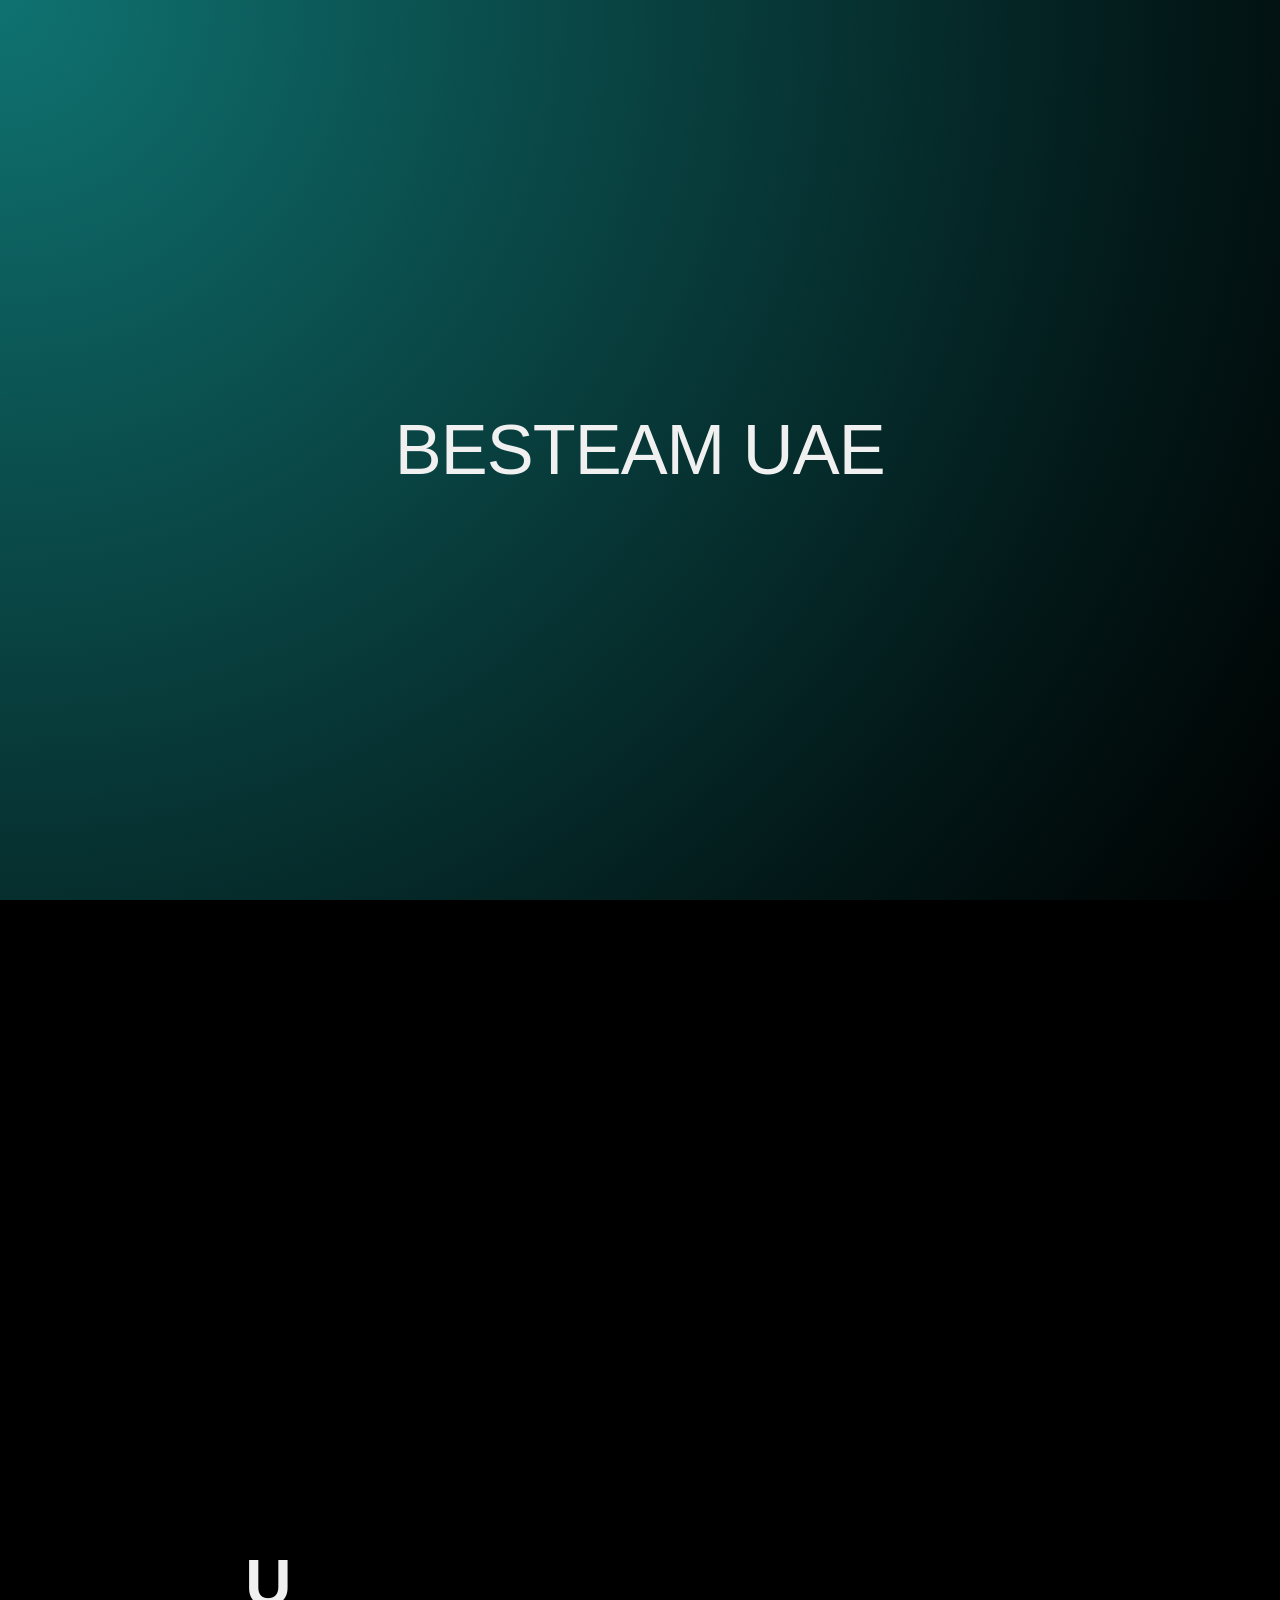
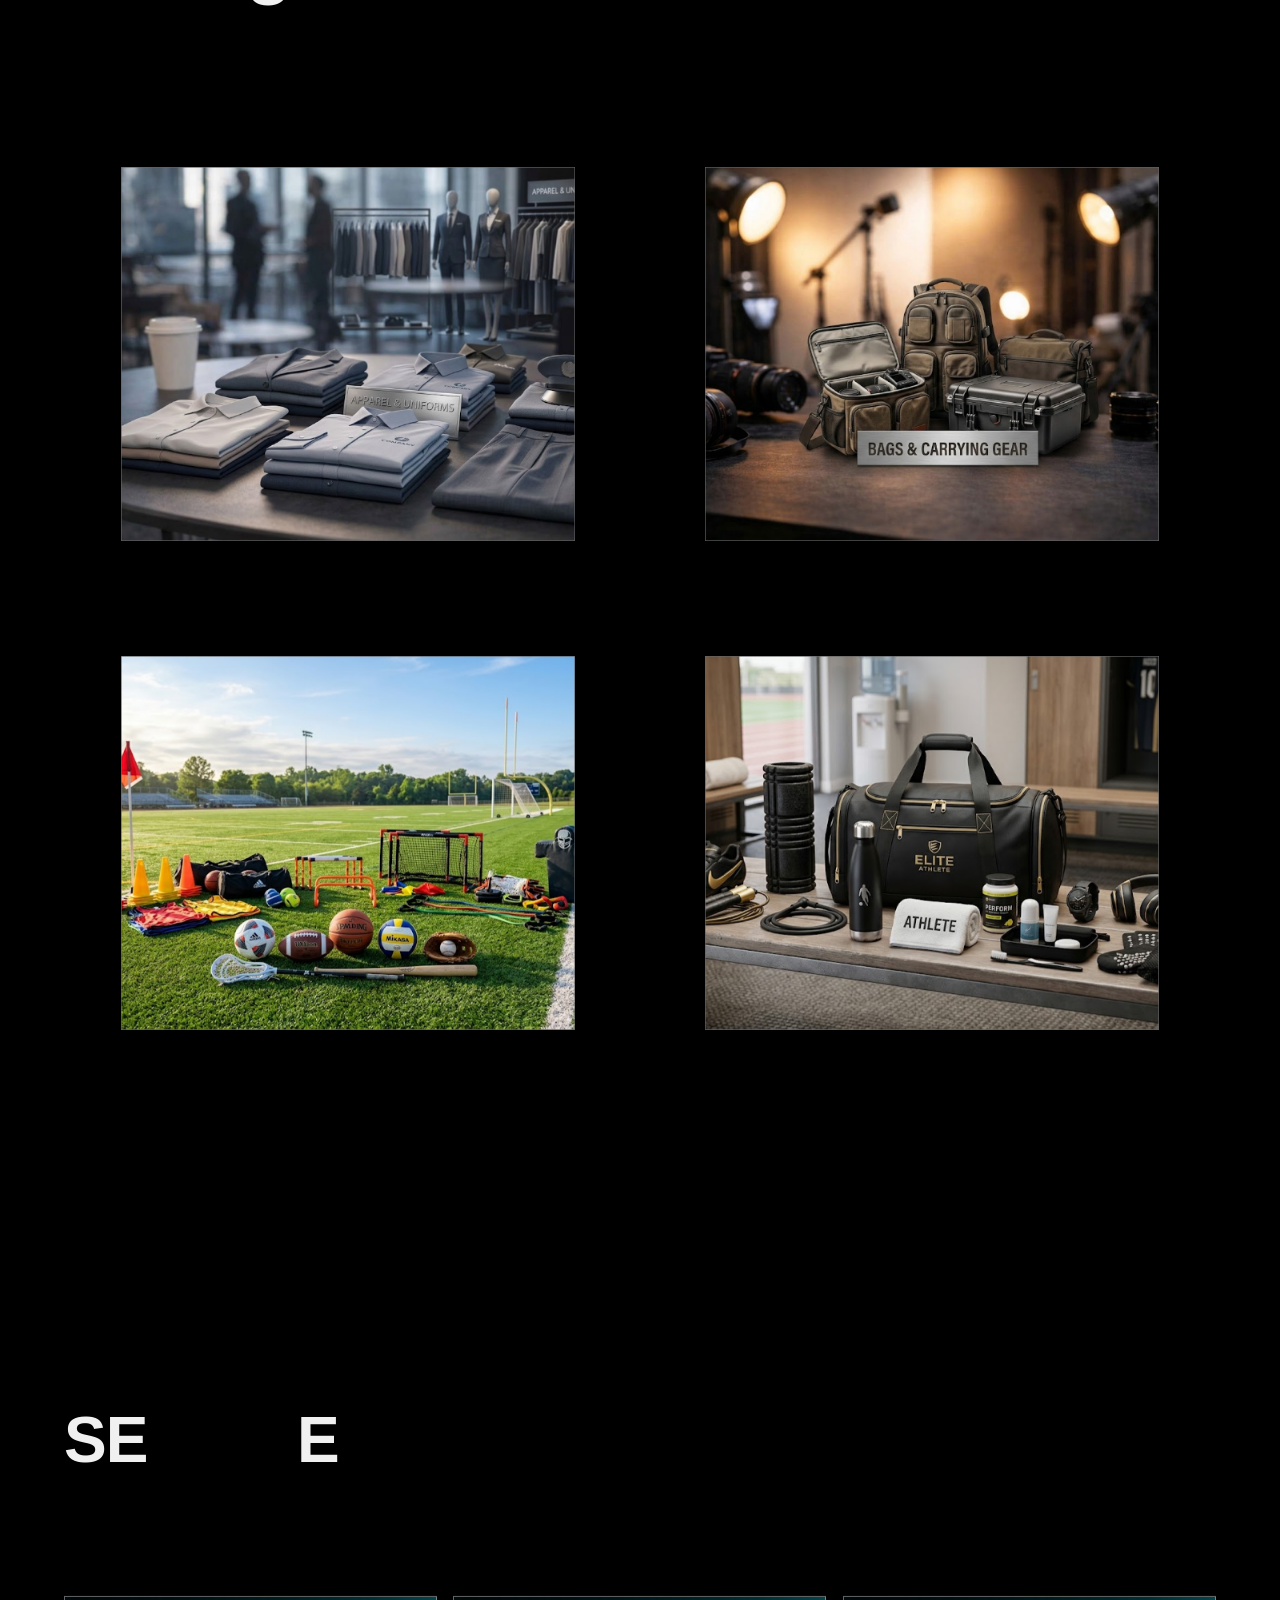
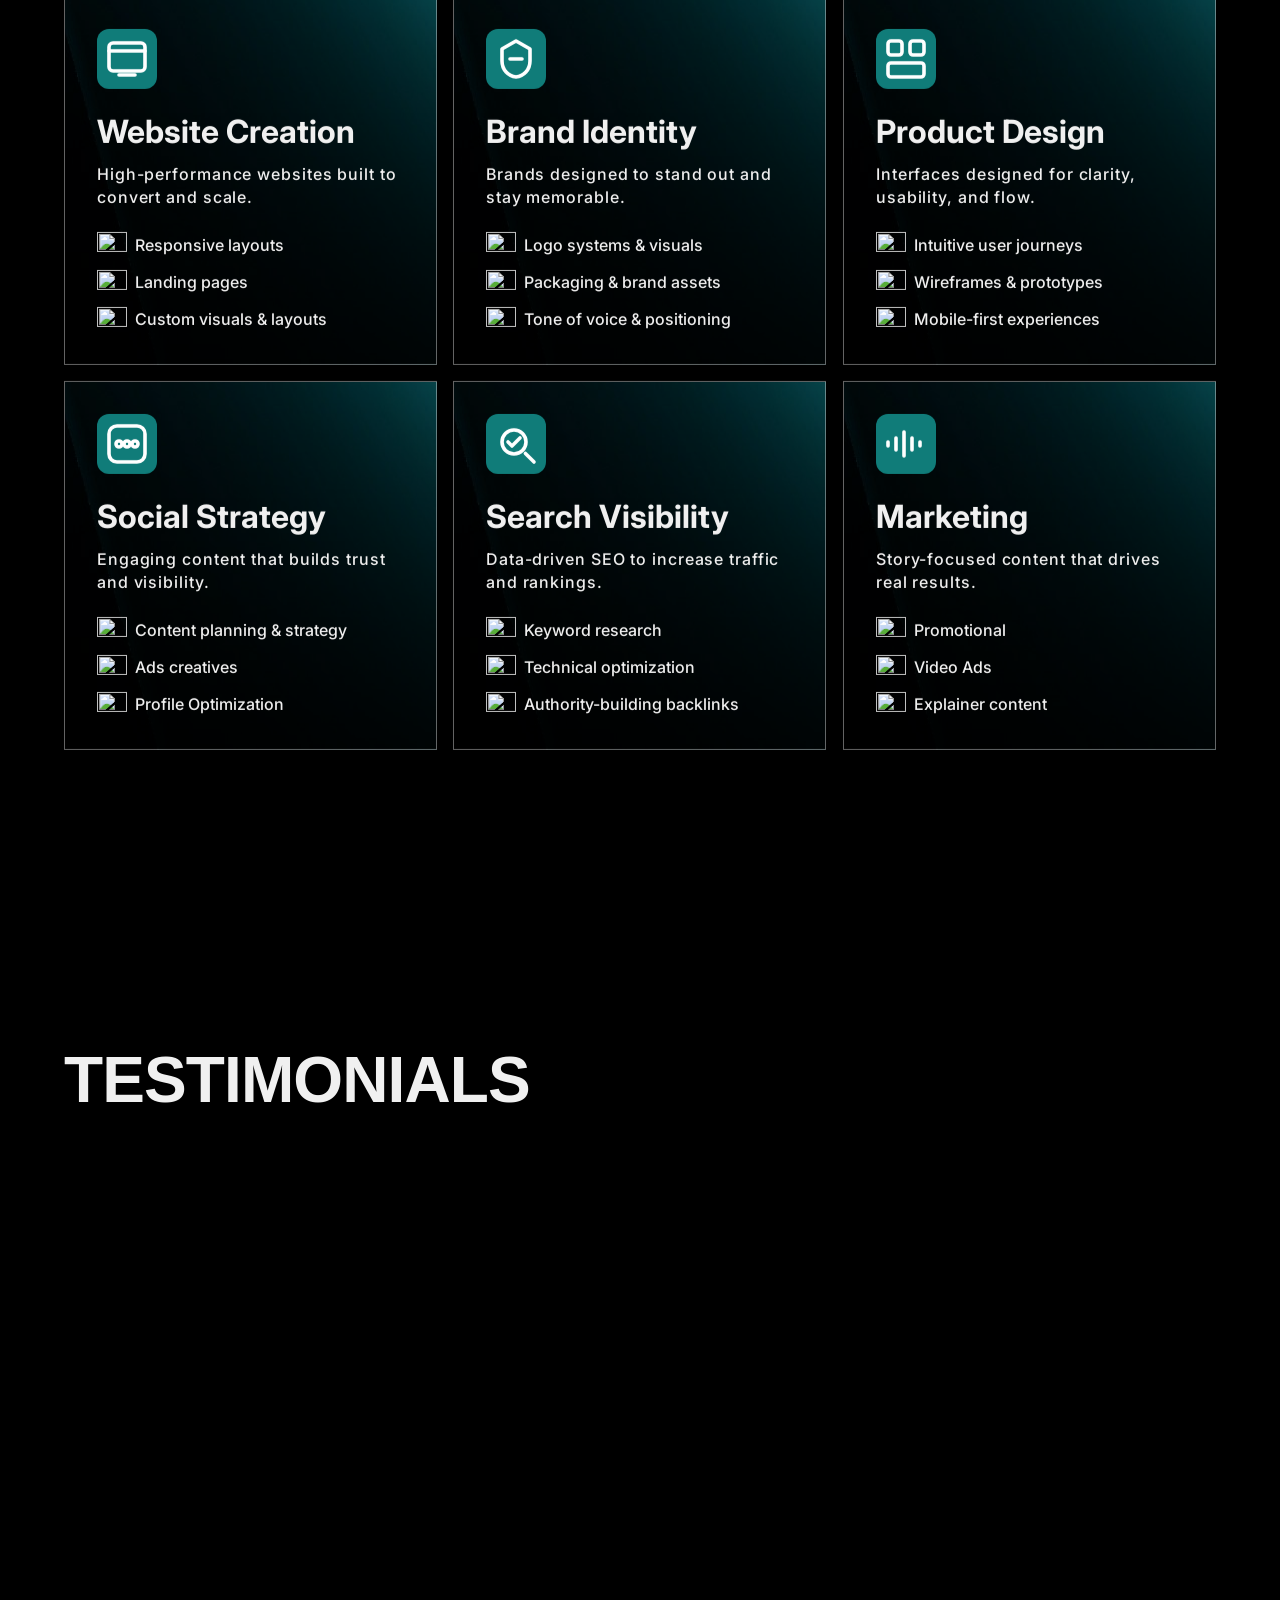
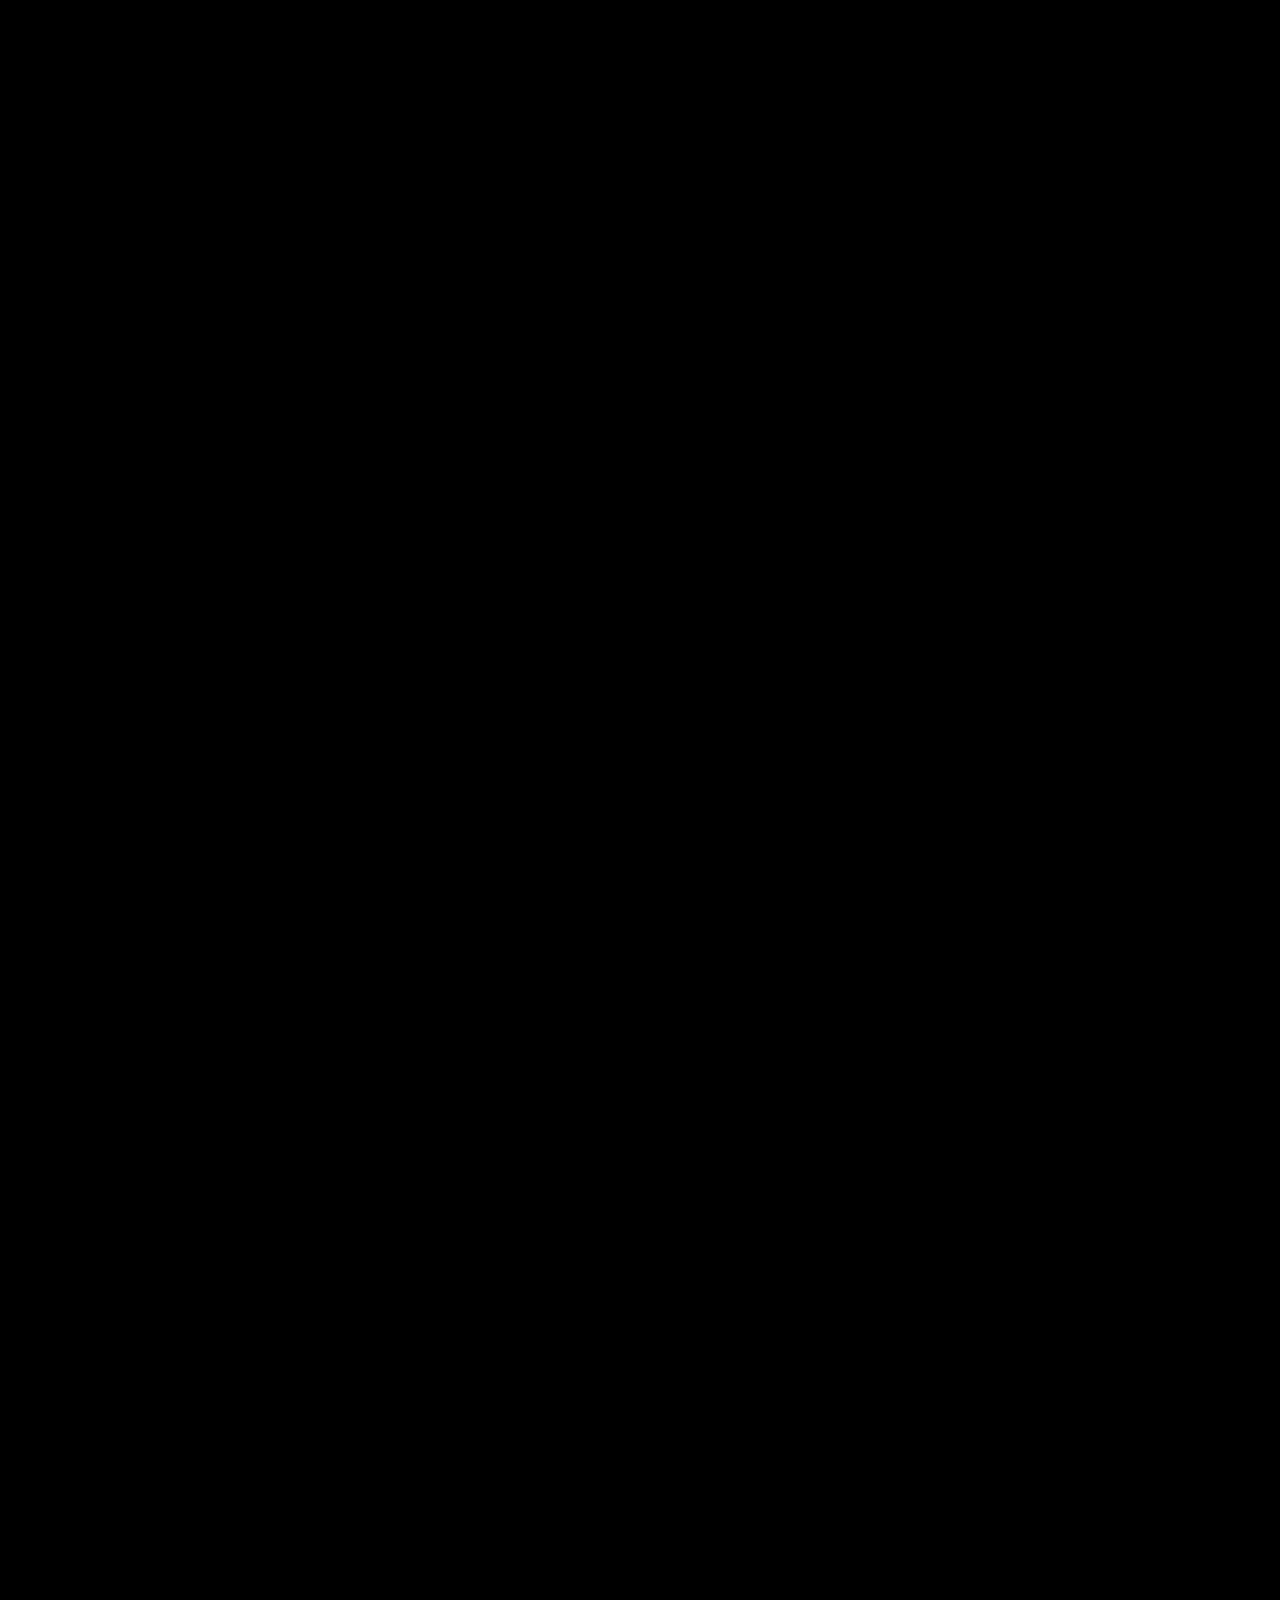
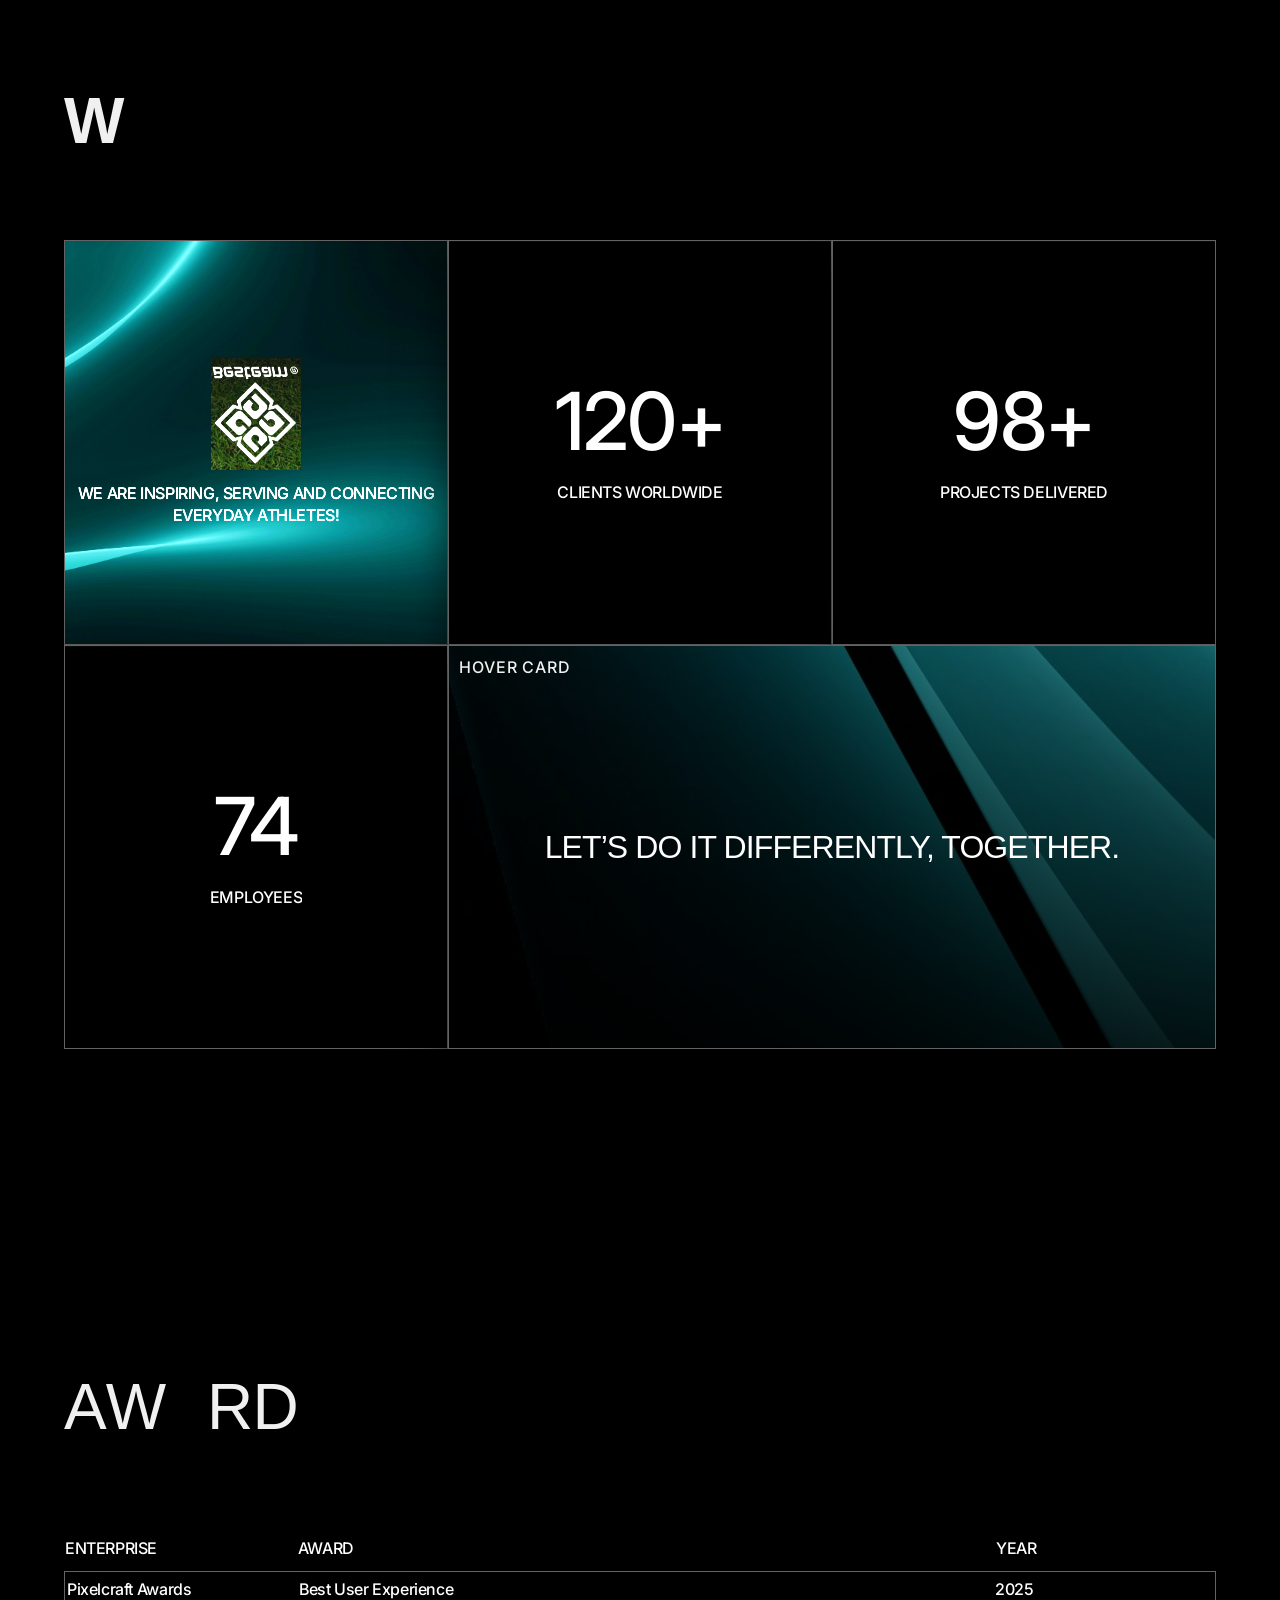
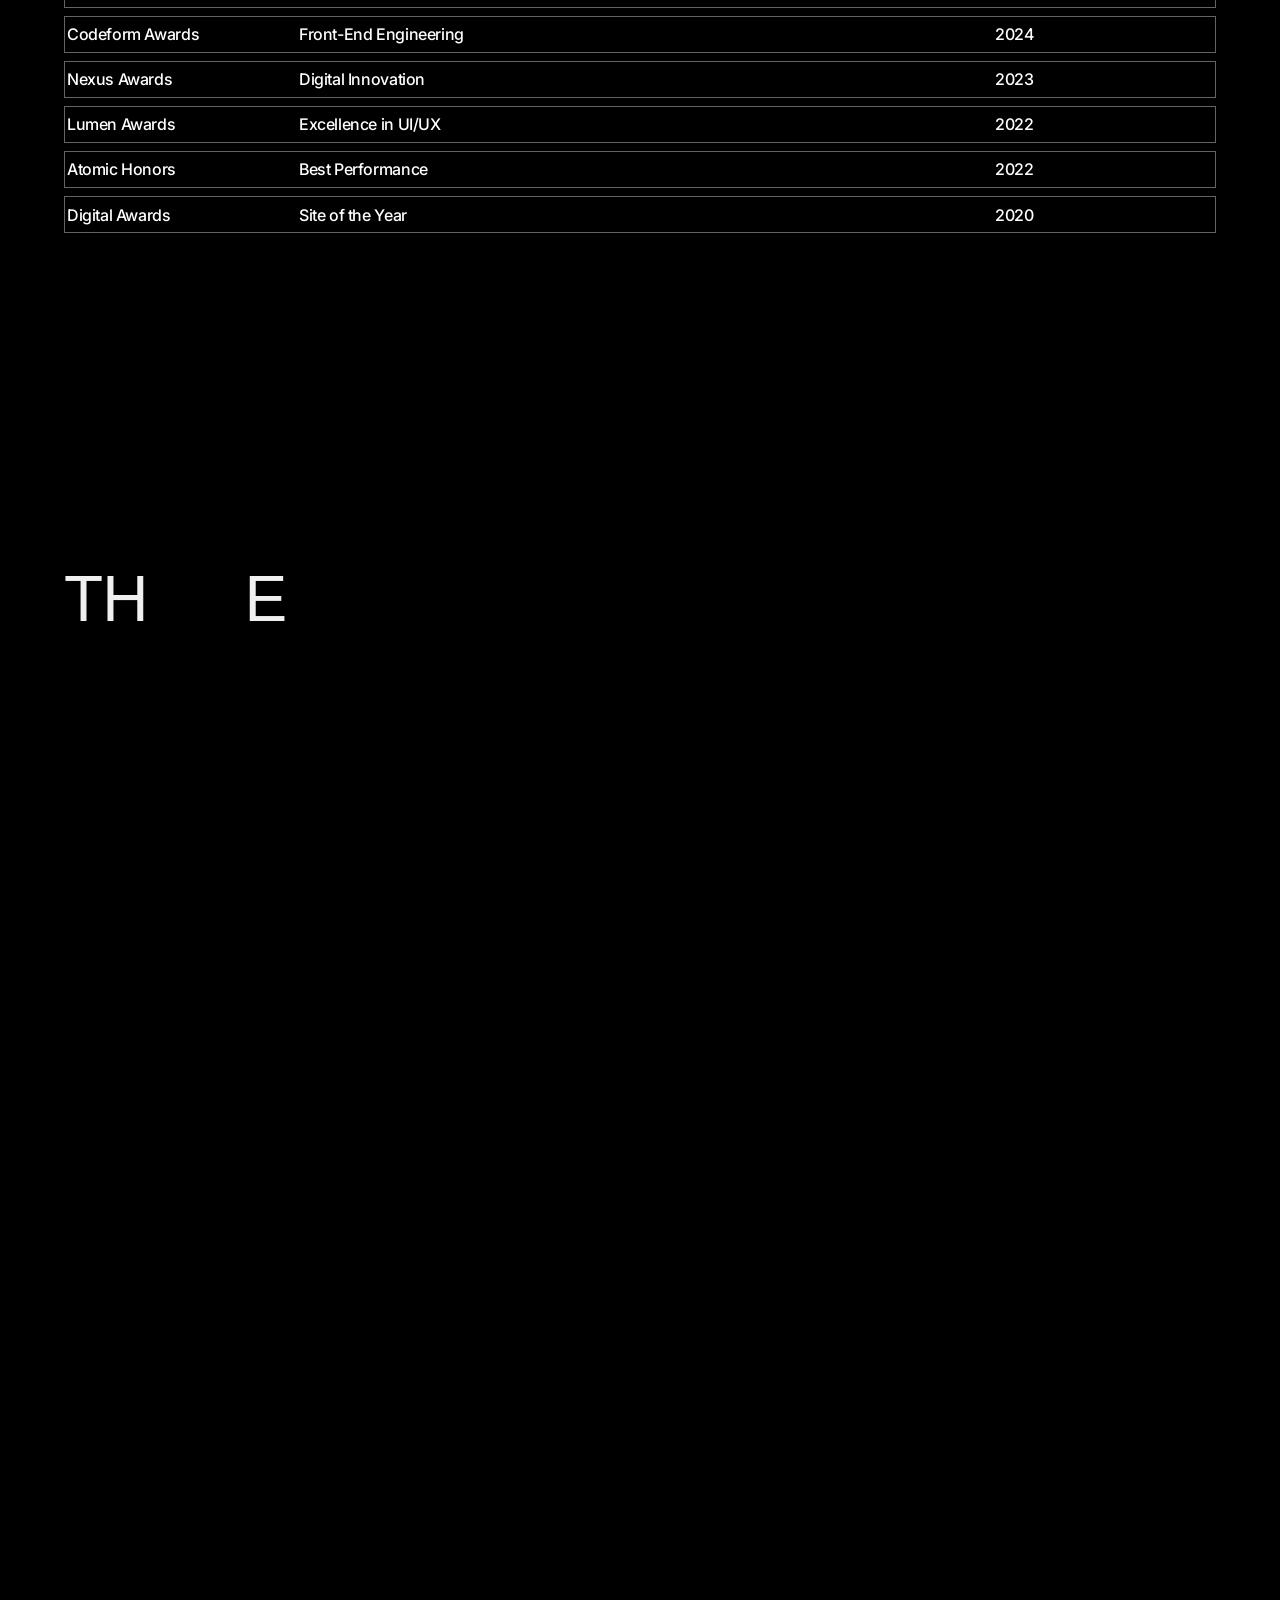
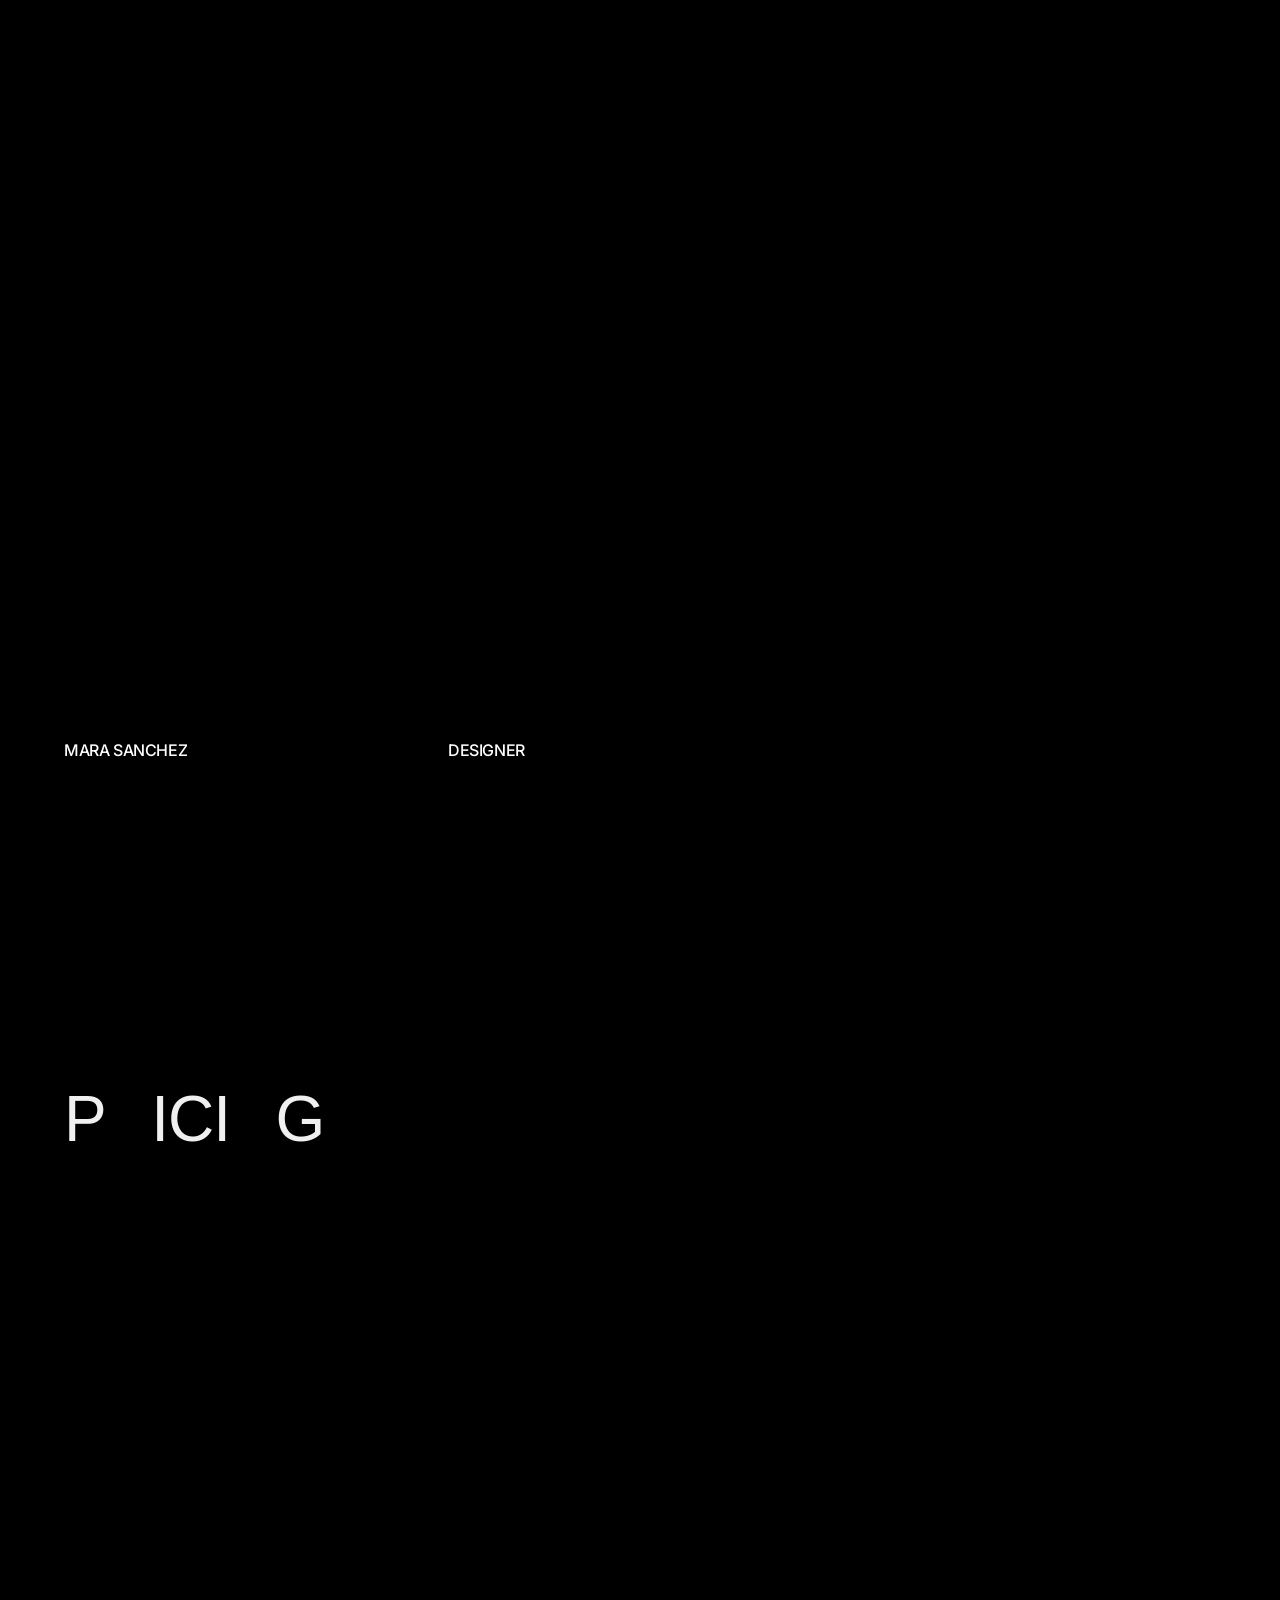
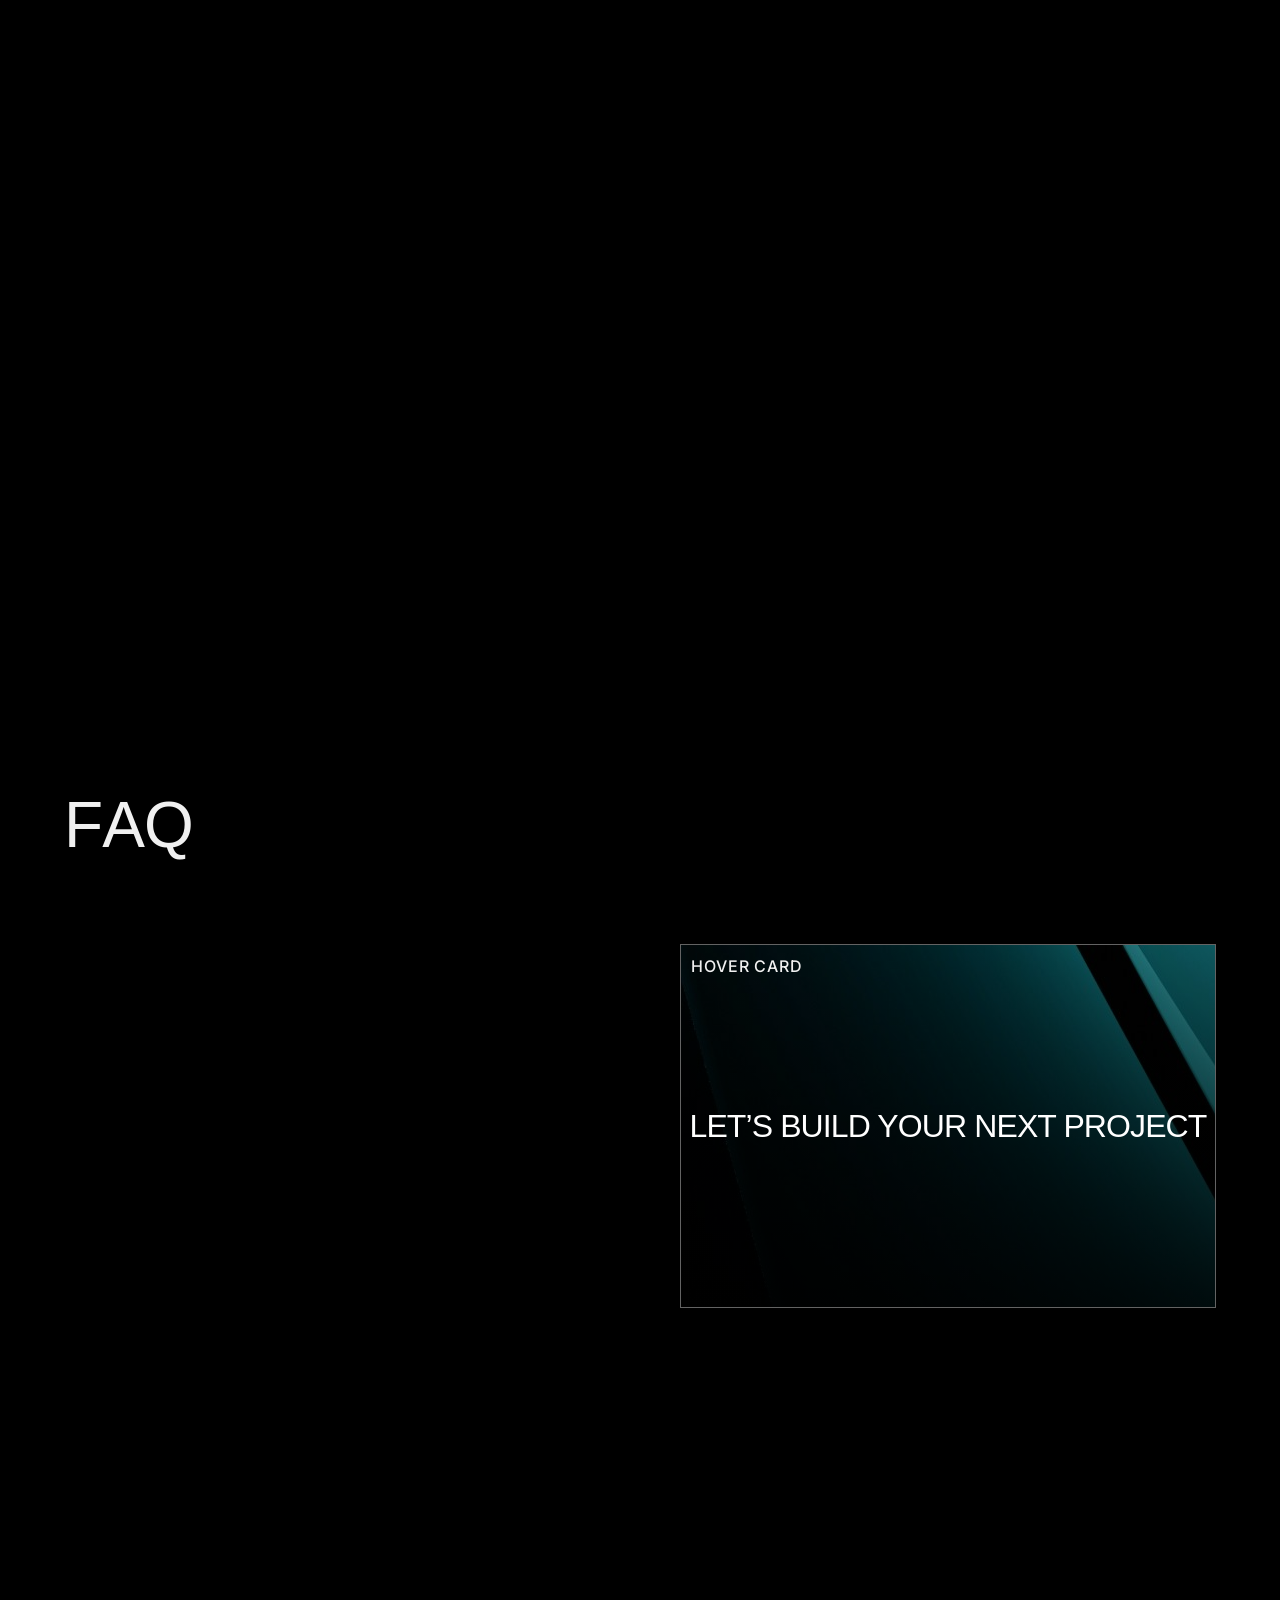
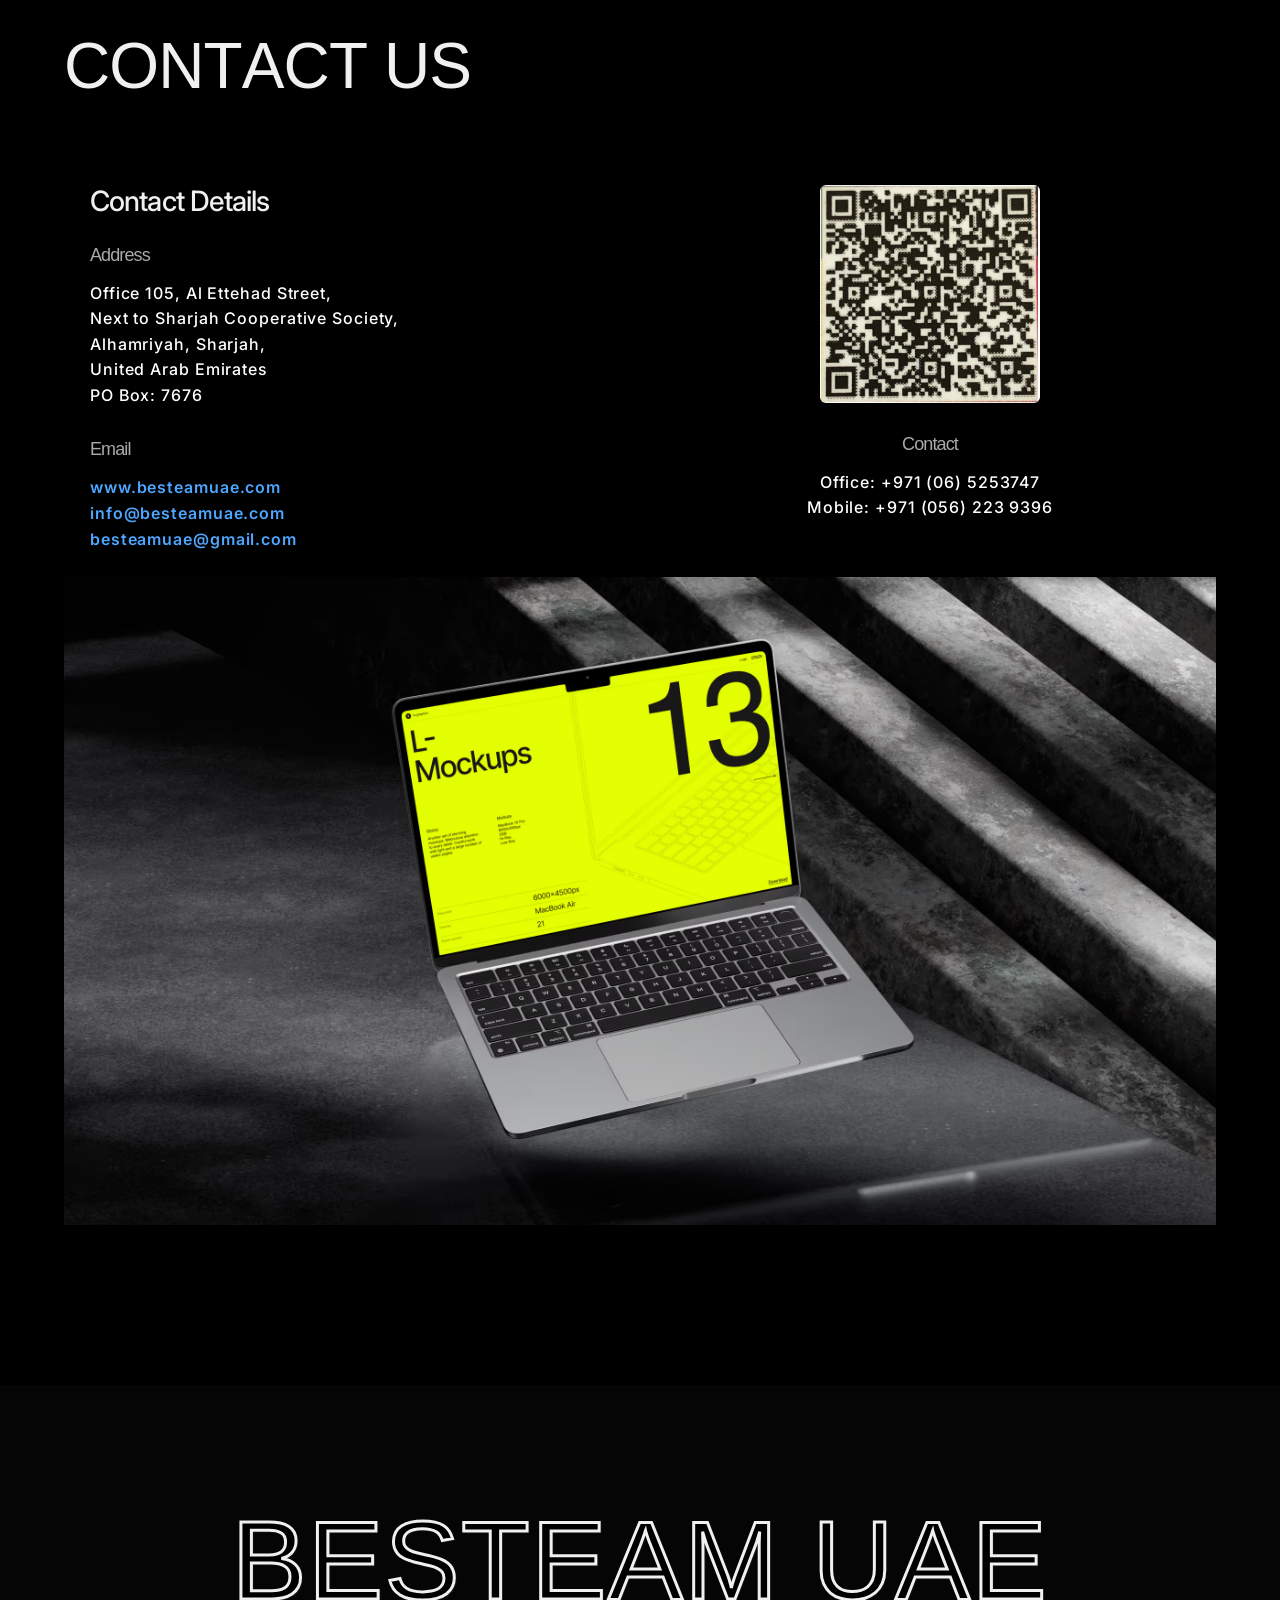
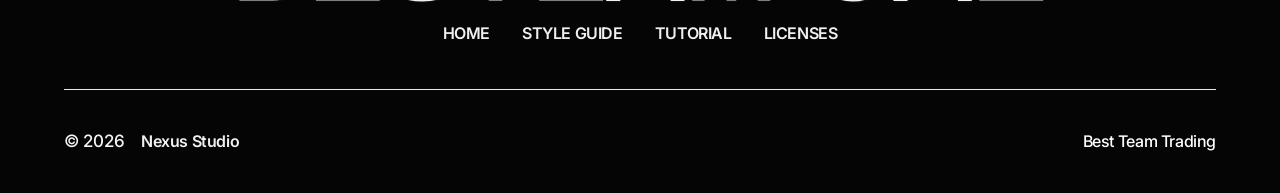
==== commit ea0166d9: "fix" ====
--- a/index.html
+++ b/index.html
@@ -140,7 +140,7 @@
 <style>.w-webflow-badge{display:none!important;visibility:hidden!important;opacity:0!important;pointer-events:none!important;height:0!important;width:0!important;}</style></head><body class="body"><div class="page-wrap"><div data-animation="default" data-collapse="medium" data-duration="400" data-easing="ease" data-easing2="ease" role="banner" class="navbar w-nav"><div class="container-40 w-container"><div class="nav-wrap"><div class="logo-wrap-2"><a href="index.html" aria-current="page" class="logo w-nav-brand w--current"><div class="logotext w-embed">
   <!-- <svg width="42" height="42" viewBox="0 0 42 42" fill="none" xmlns="http://www.w3.org/2000/svg"> -->
   
-    <img src="icon.jpg" width="42" height="42" alt="icon">
+    <img src="/images/icon.jpg" width="42" height="42" alt="icon">
     <path d="M21 5L37 37H30L21 19L12 37H5L21 5Z" fill="currentColor"/>
   <path d="M21 24L26 33H16L21 24Z" fill="currentColor"/>
 </svg></div></a></div><nav role="navigation" class="nav-menu w-nav-menu"><a href="index.html" aria-current="page" class="nav-link w-nav-link w--current">HOME</a><a href="index.html#About" class="nav-link w-nav-link">ABOUT</a><a href="index.html#Projects" class="nav-link w-nav-link">PROJECTS</a><a href="index.html#Services" class="nav-link w-nav-link">SERVICES</a><a href="index.html#Contact" class="nav-link w-nav-link">CONTACT</a></nav><div class="menu-button w-nav-button"><div class="textsmall">Menu</div></div></div></div></div><div class="hero"><div class="generalcontainersite"><section class="herosite"><div class="w-layout-blockcontainer herowrapper w-container"><div class="blurelipse"></div><div class="herotextcontainer"><div class="texthero-2"><div class="creditsregister"><div class="textsmall-2 whitetext letterspacing4px">To Be The Best</div></div></div><div class="herotitle"><h3 class="heading1">BESTEAM UAE</h3></div><div class="home-heading"><div class="max-description is-33rem"><div class="textsecondary">We are Inspiring, serving and connecting everyday athletes.<br/></div></div></div><div class="ctahero"><a href="index.html#Contact" class="button-10 w-inline-block"><div>Get Started</div></a></div><div class="w-layout-blockcontainer main-container-2 w-container"><div class="textsmall-2 capital whitetext" style="color: black;">Trusted By</div><div class="marquee-2"><div data-w-id="e206eaf5-f4fe-9da5-aa53-0384954742cc" style="-webkit-transform:translate3d(-50%, 0, 0) scale3d(1, 1, 1) rotateX(0) rotateY(0) rotateZ(0) skew(0, 0);-moz-transform:translate3d(-50%, 0, 0) scale3d(1, 1, 1) rotateX(0) rotateY(0) rotateZ(0) skew(0, 0);-ms-transform:translate3d(-50%, 0, 0) scale3d(1, 1, 1) rotateX(0) rotateY(0) rotateZ(0) skew(0, 0);transform:translate3d(-50%, 0, 0) scale3d(1, 1, 1) rotateX(0) rotateY(0) rotateZ(0) skew(0, 0)" class="marqueelogos-2"><div class="logomarqueeindividual"><div class="logoentities w-embed"><!-- LOGO 2 — VELIX -->
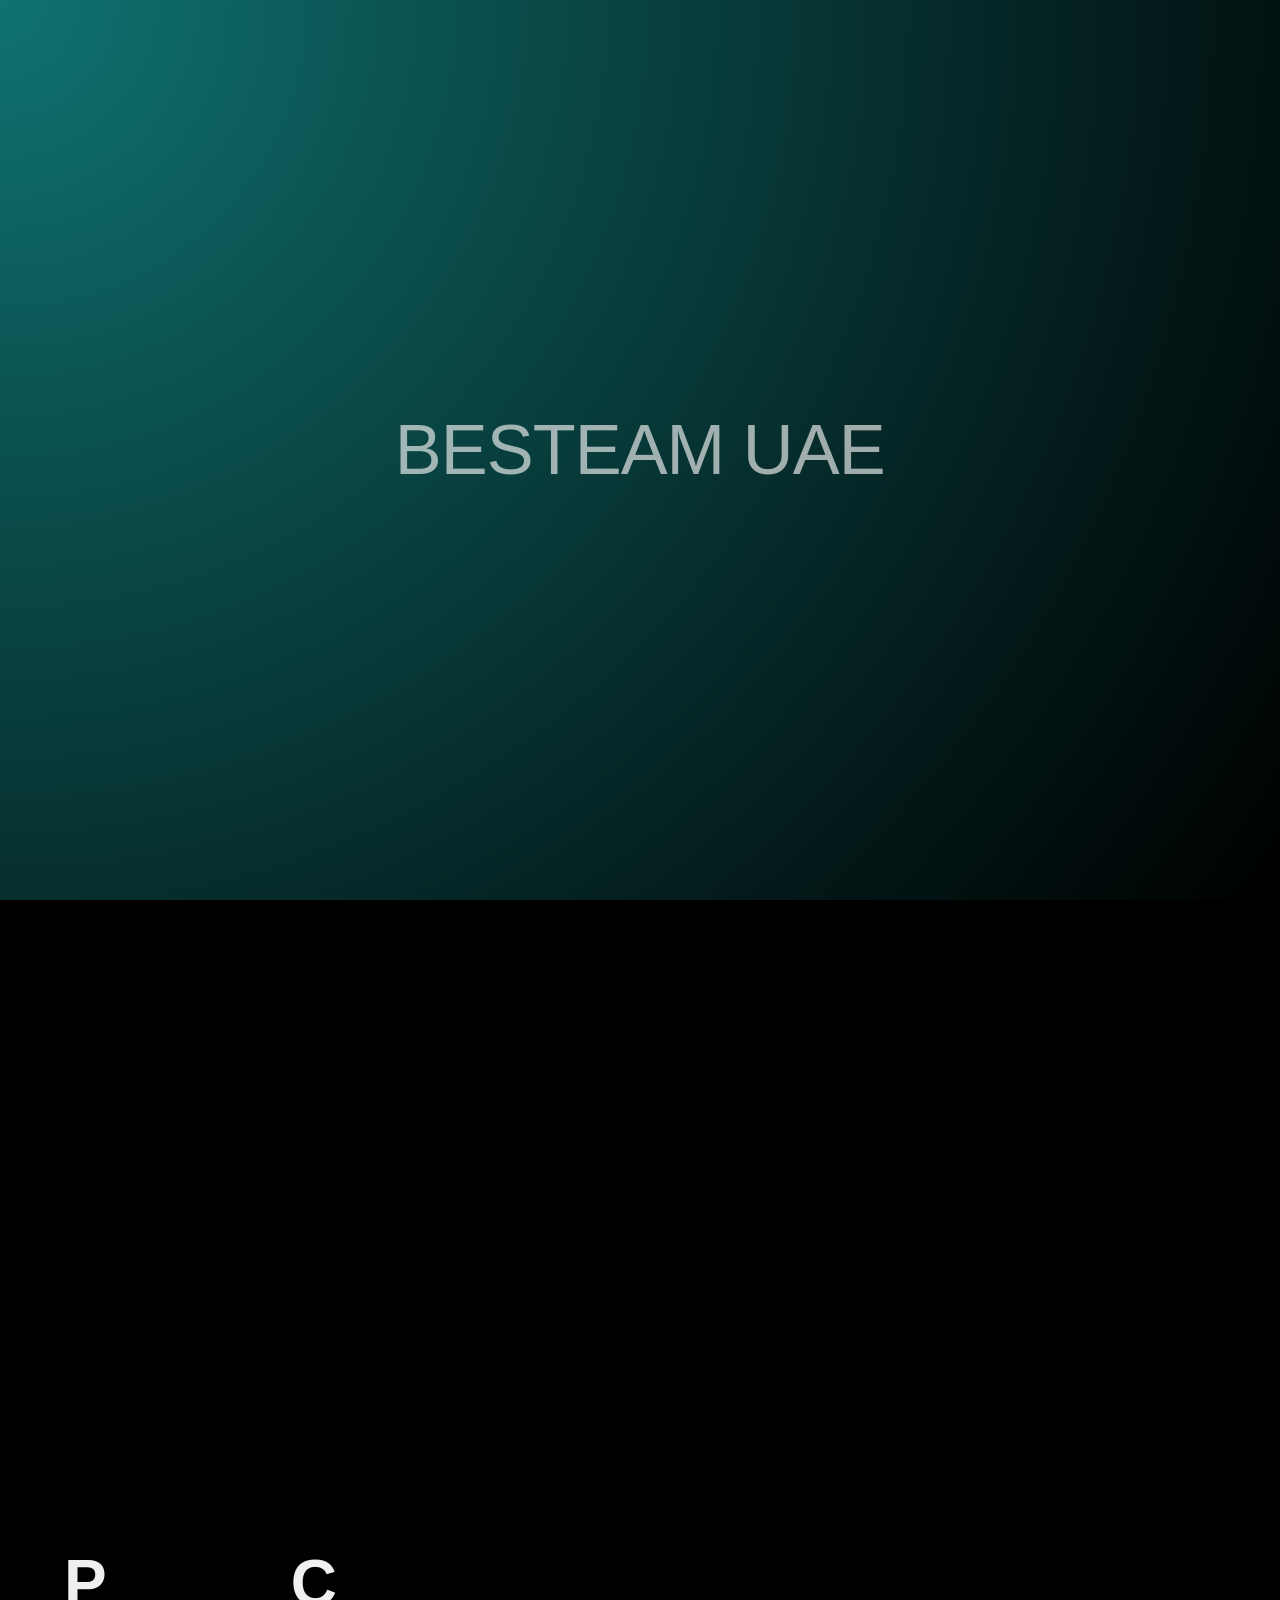
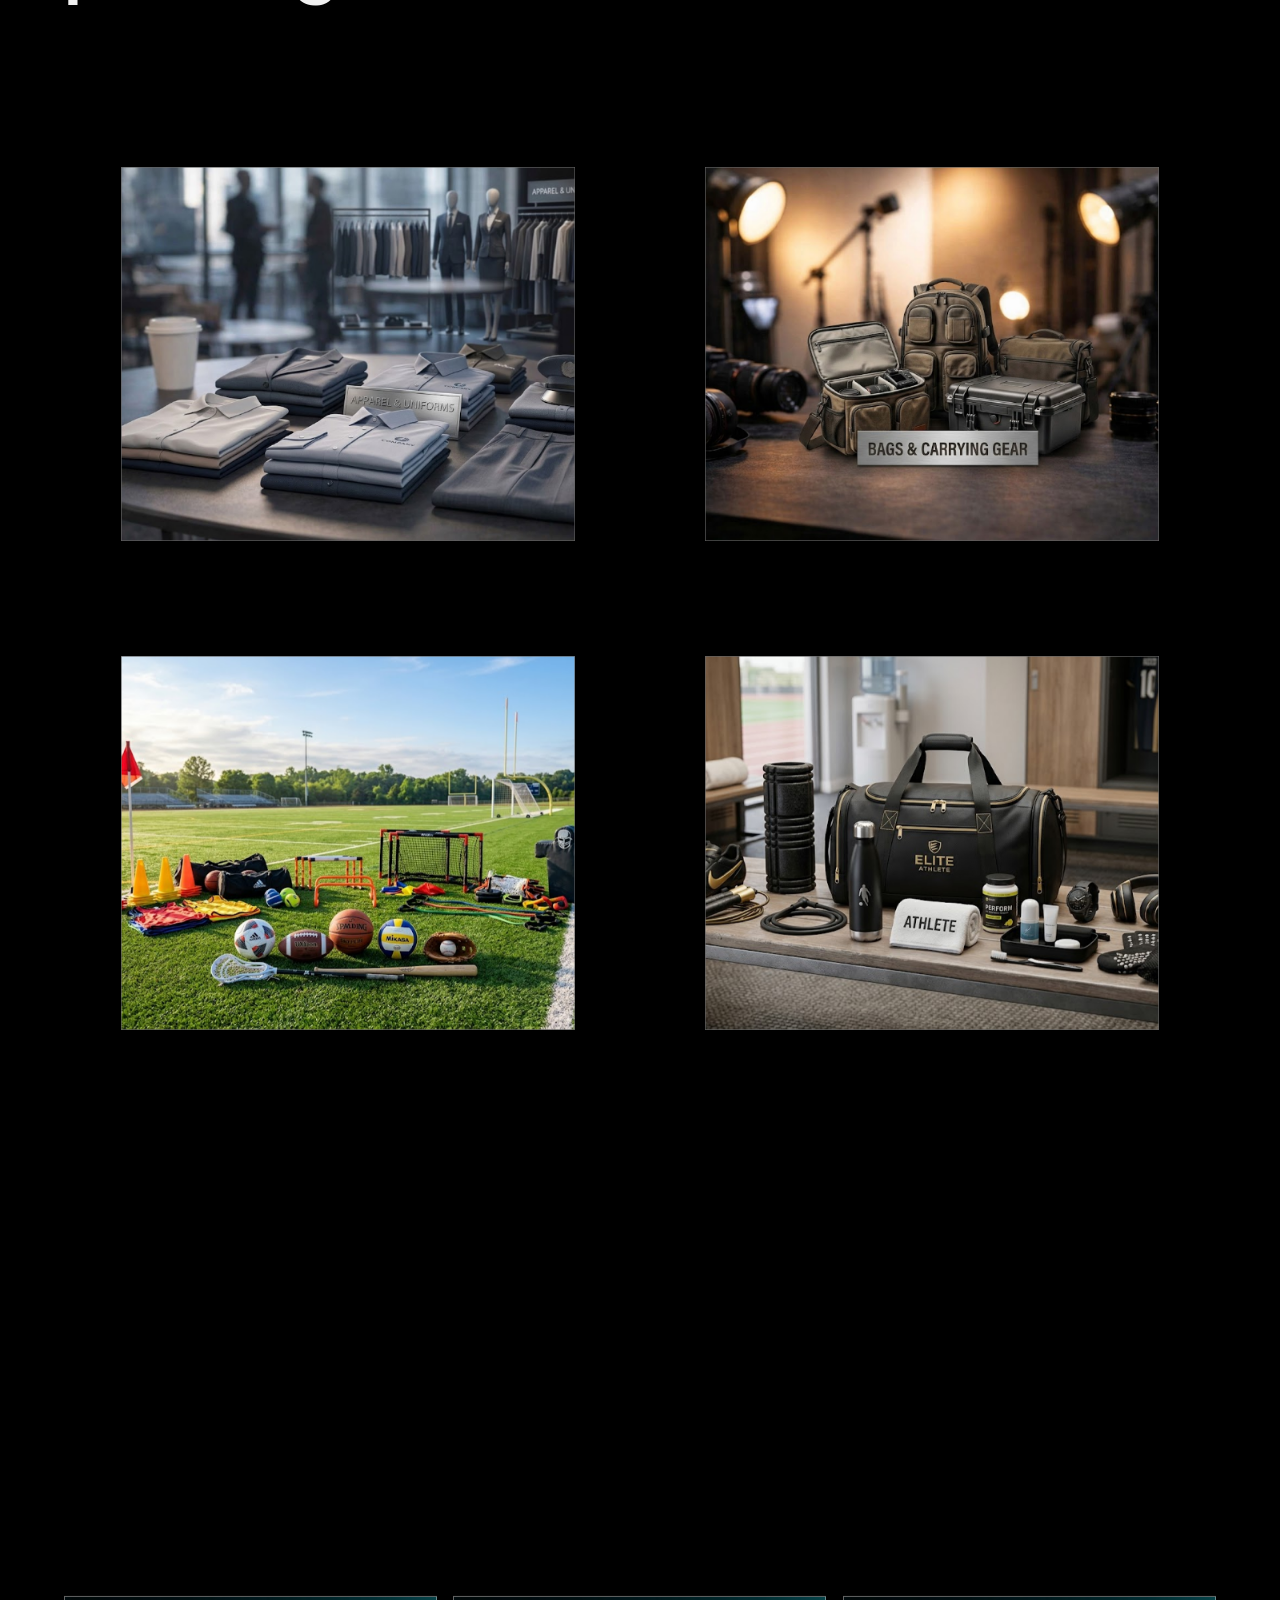
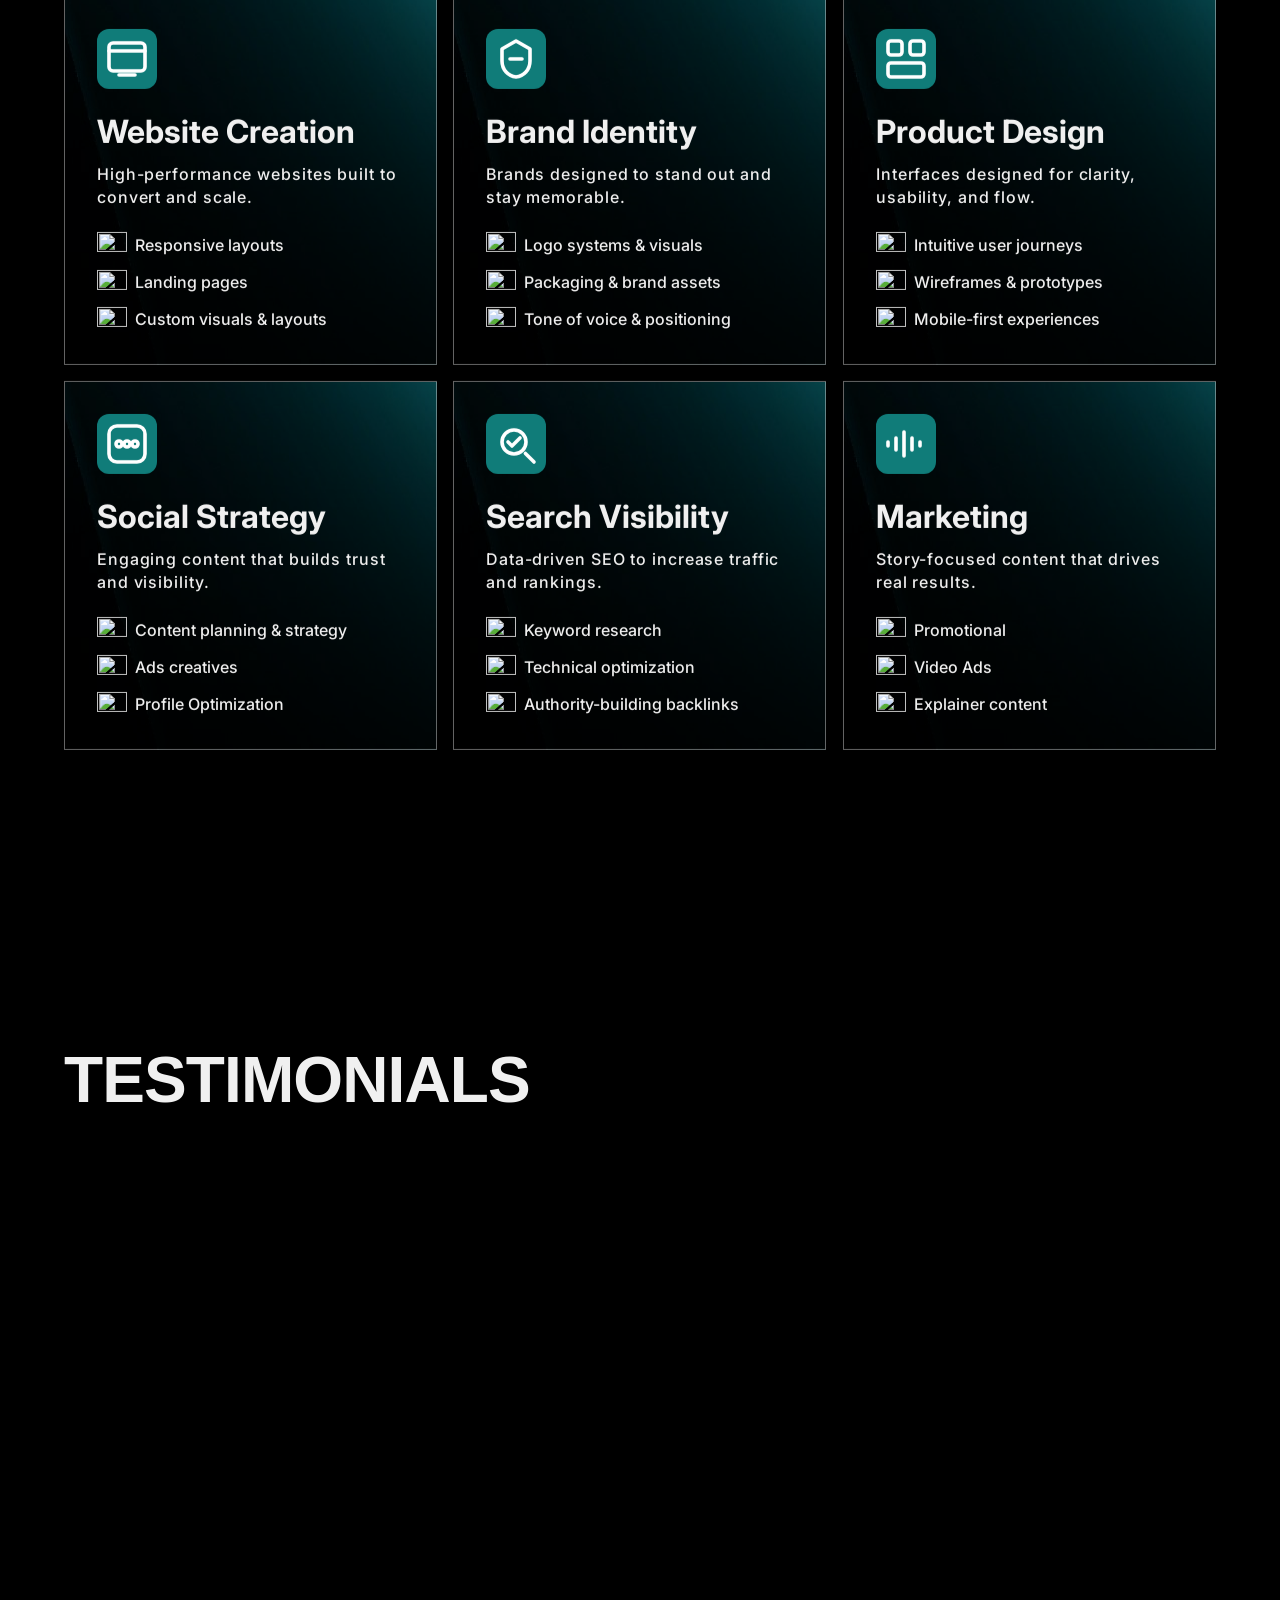
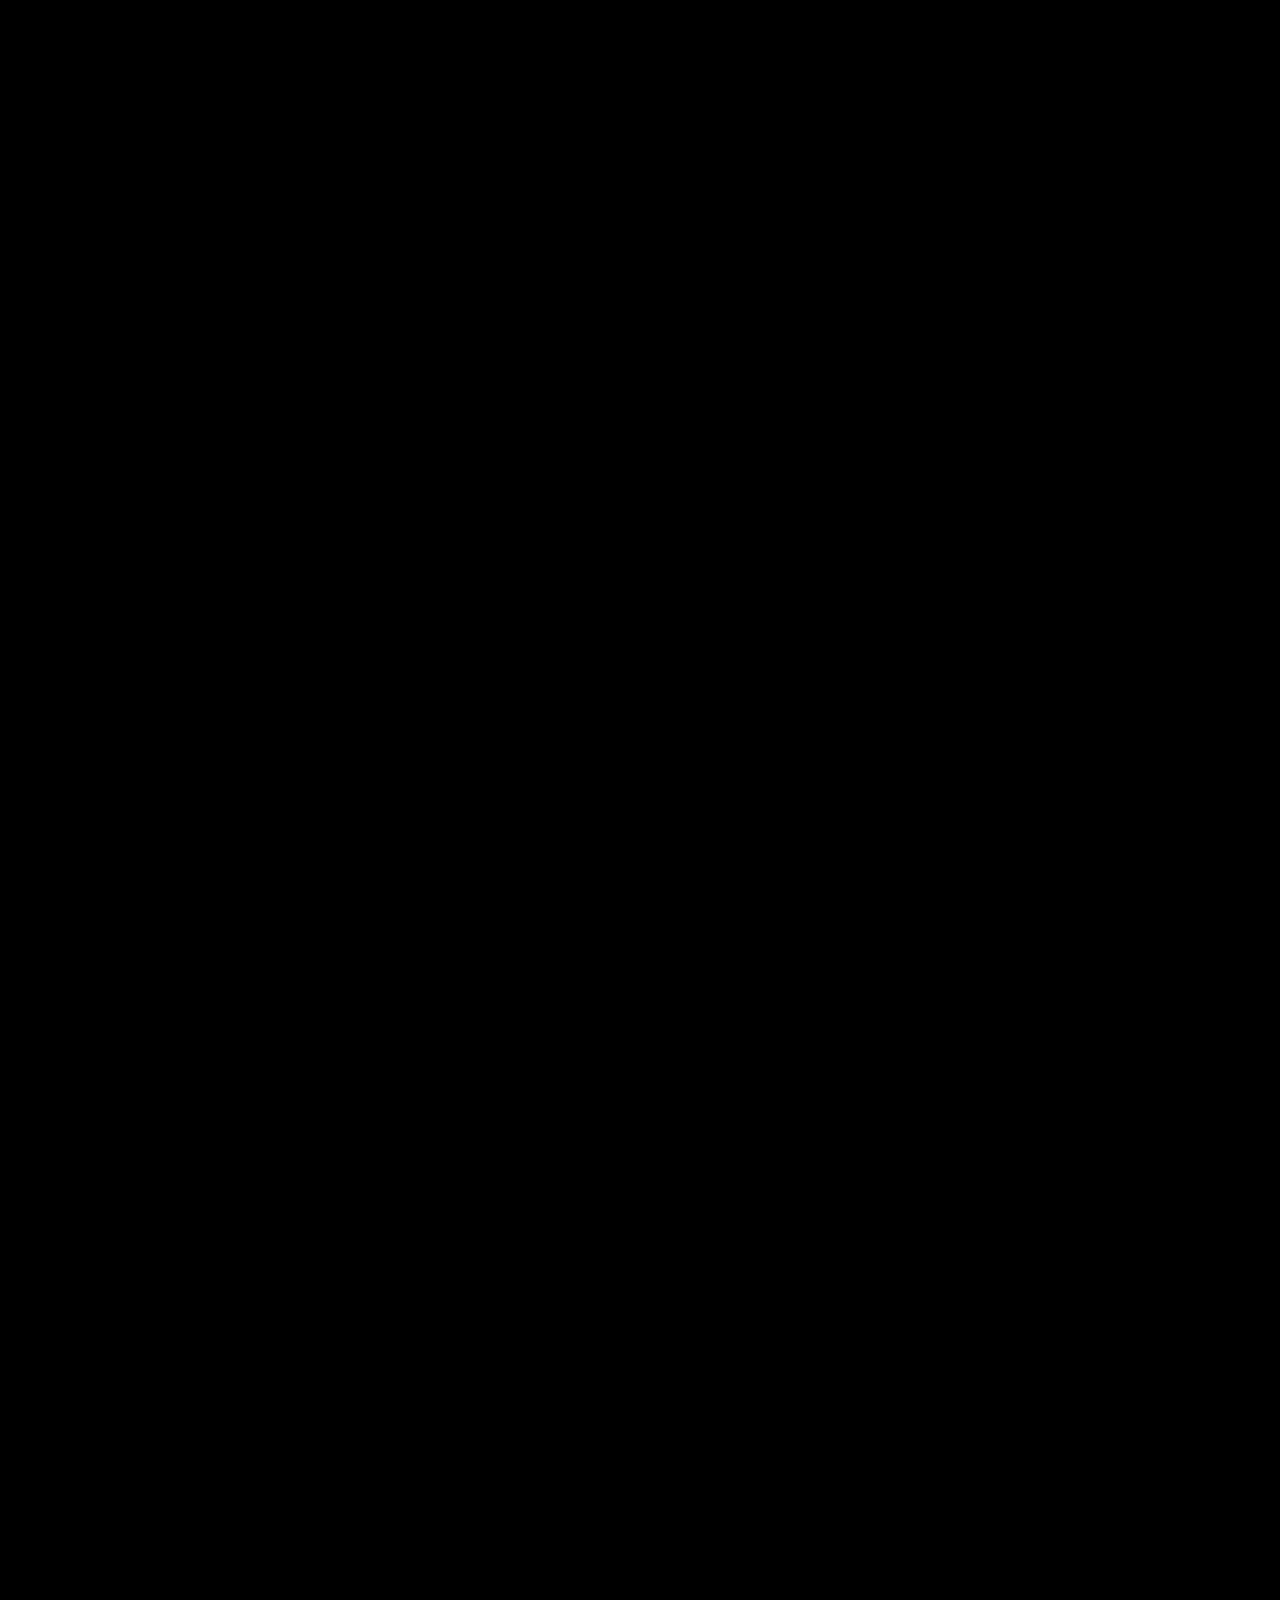
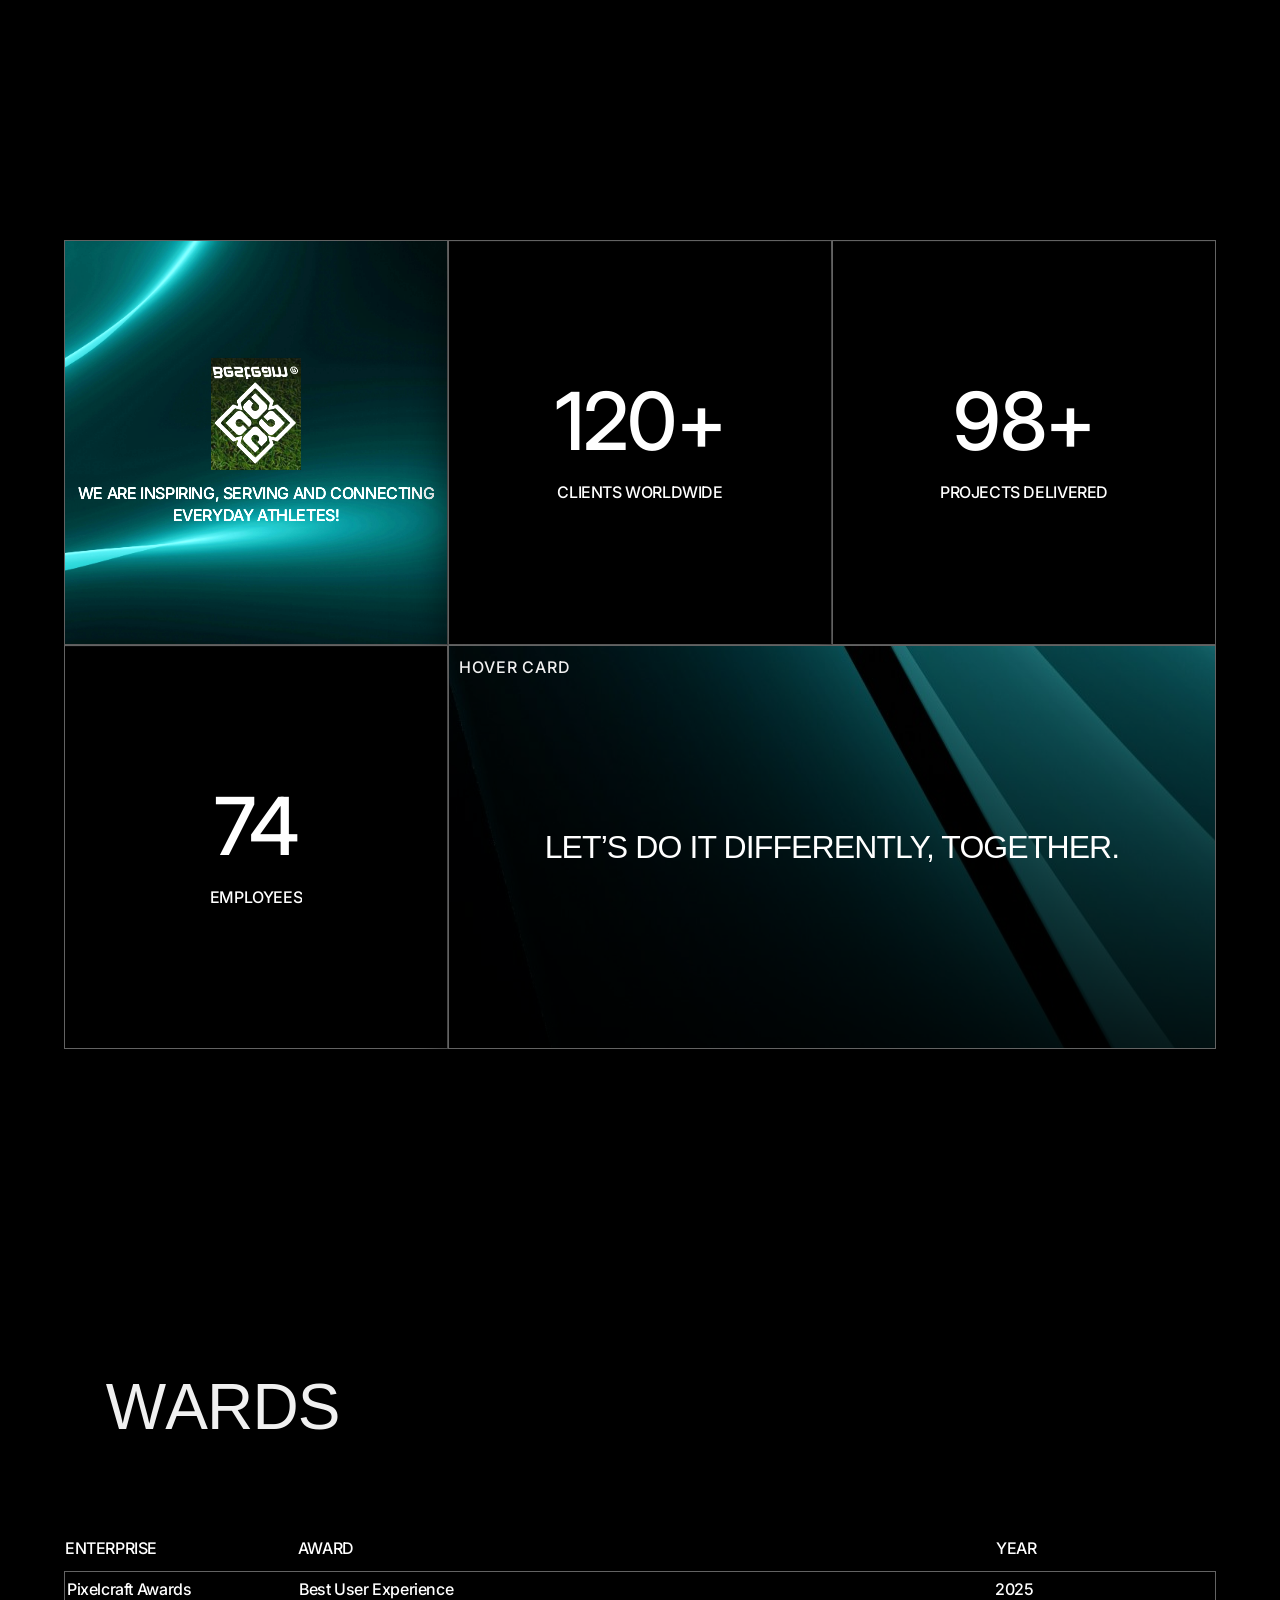
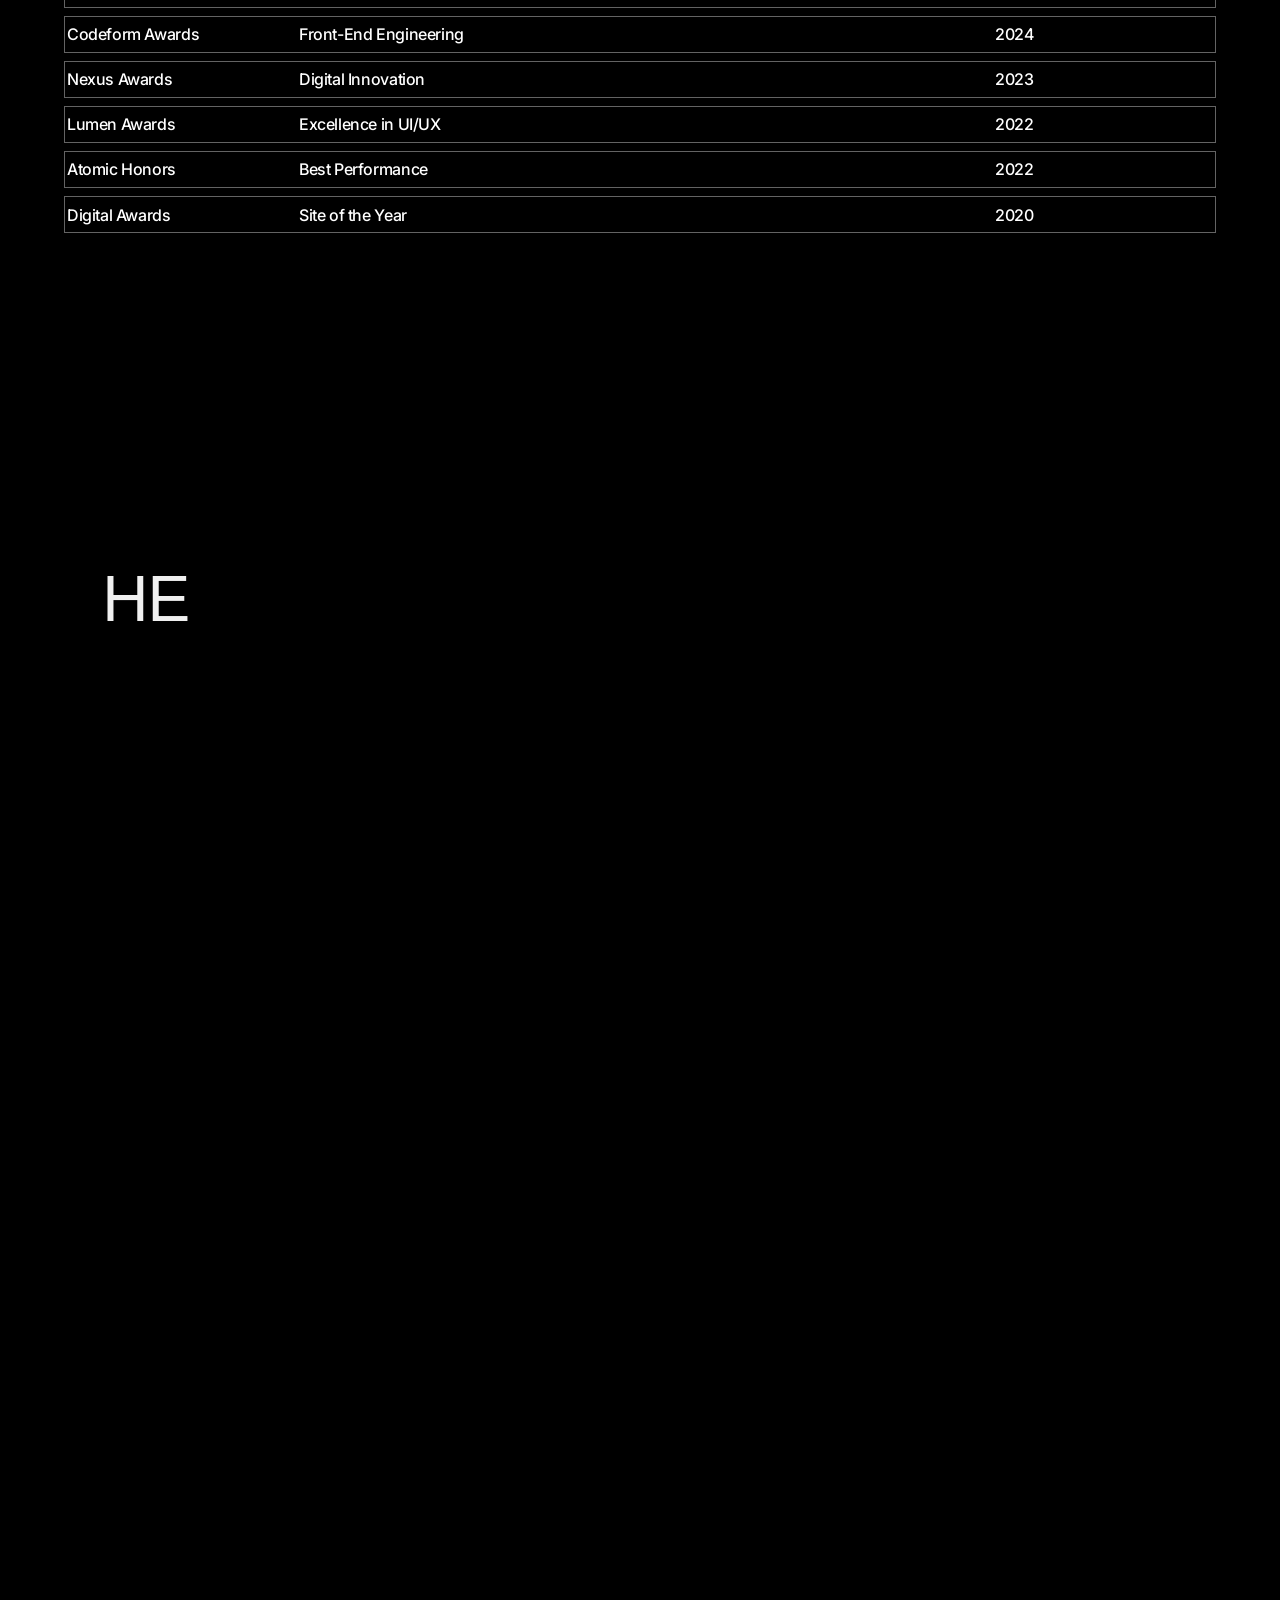
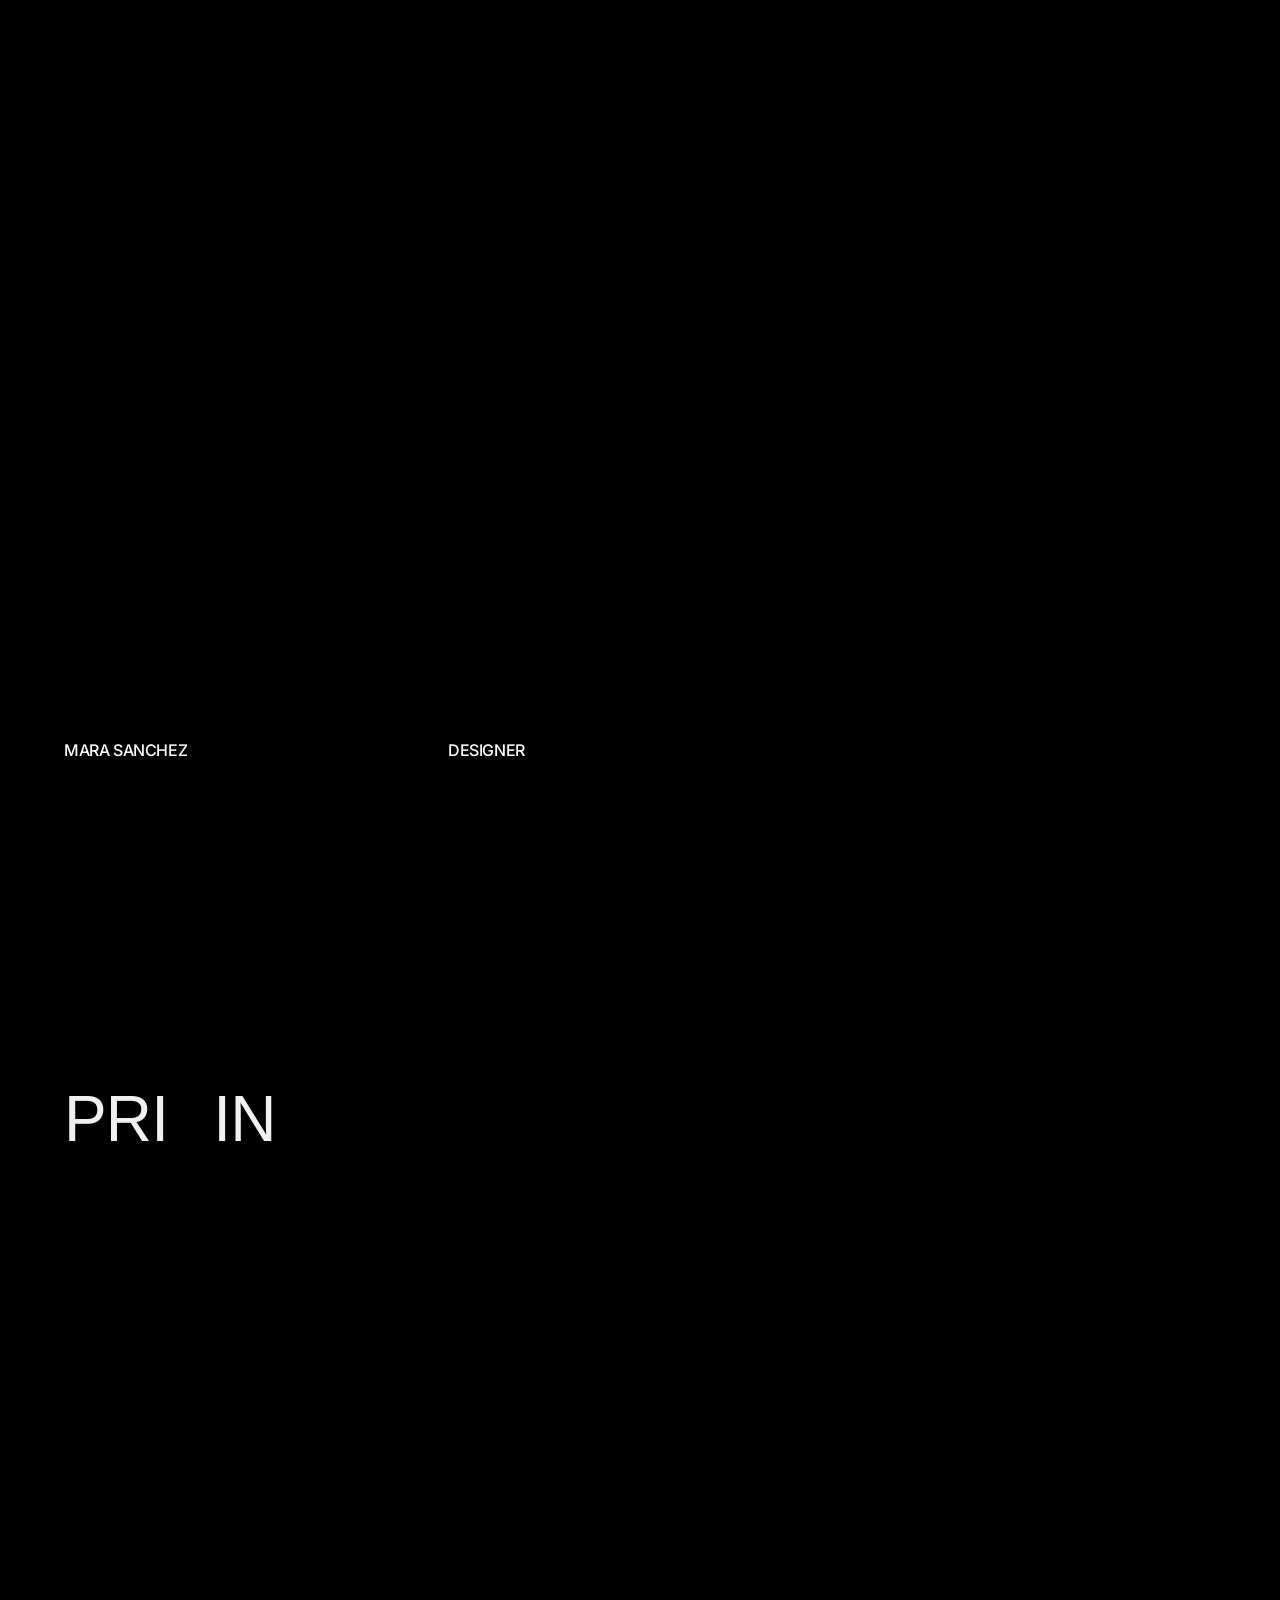
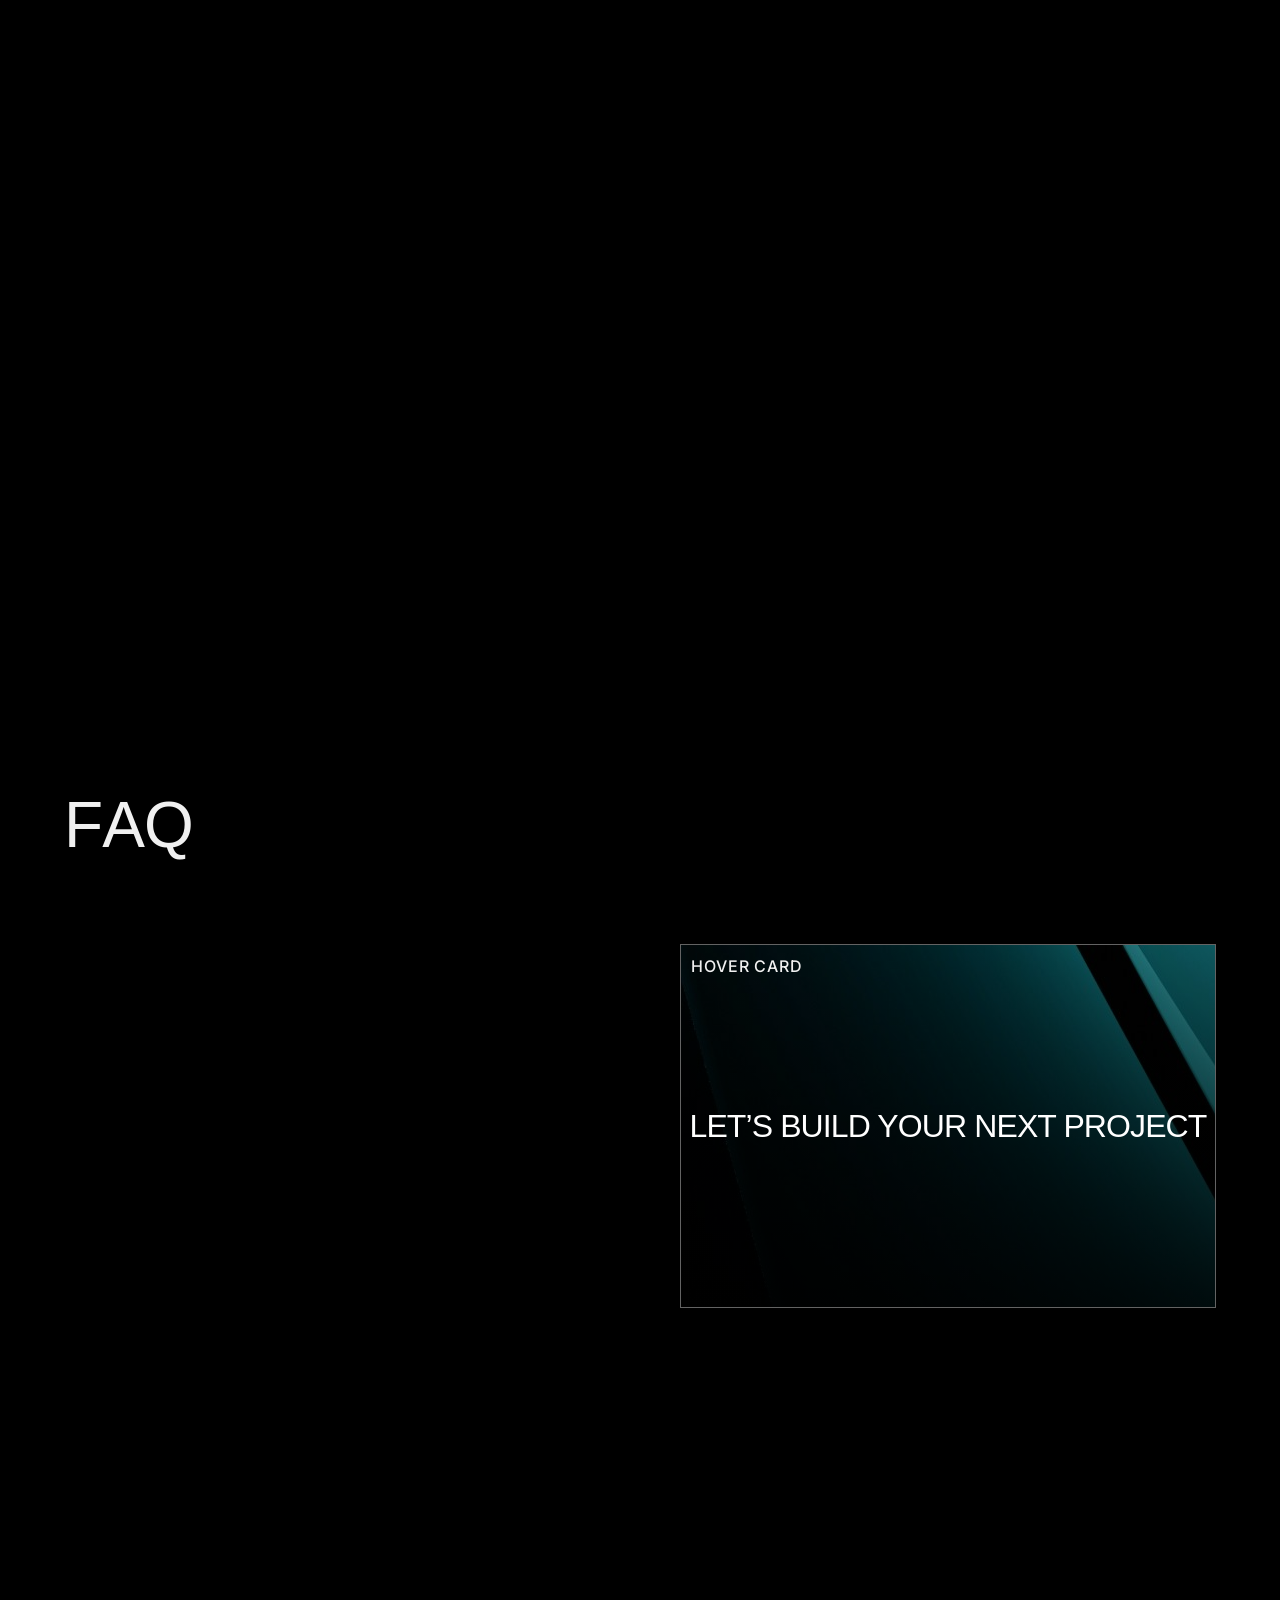
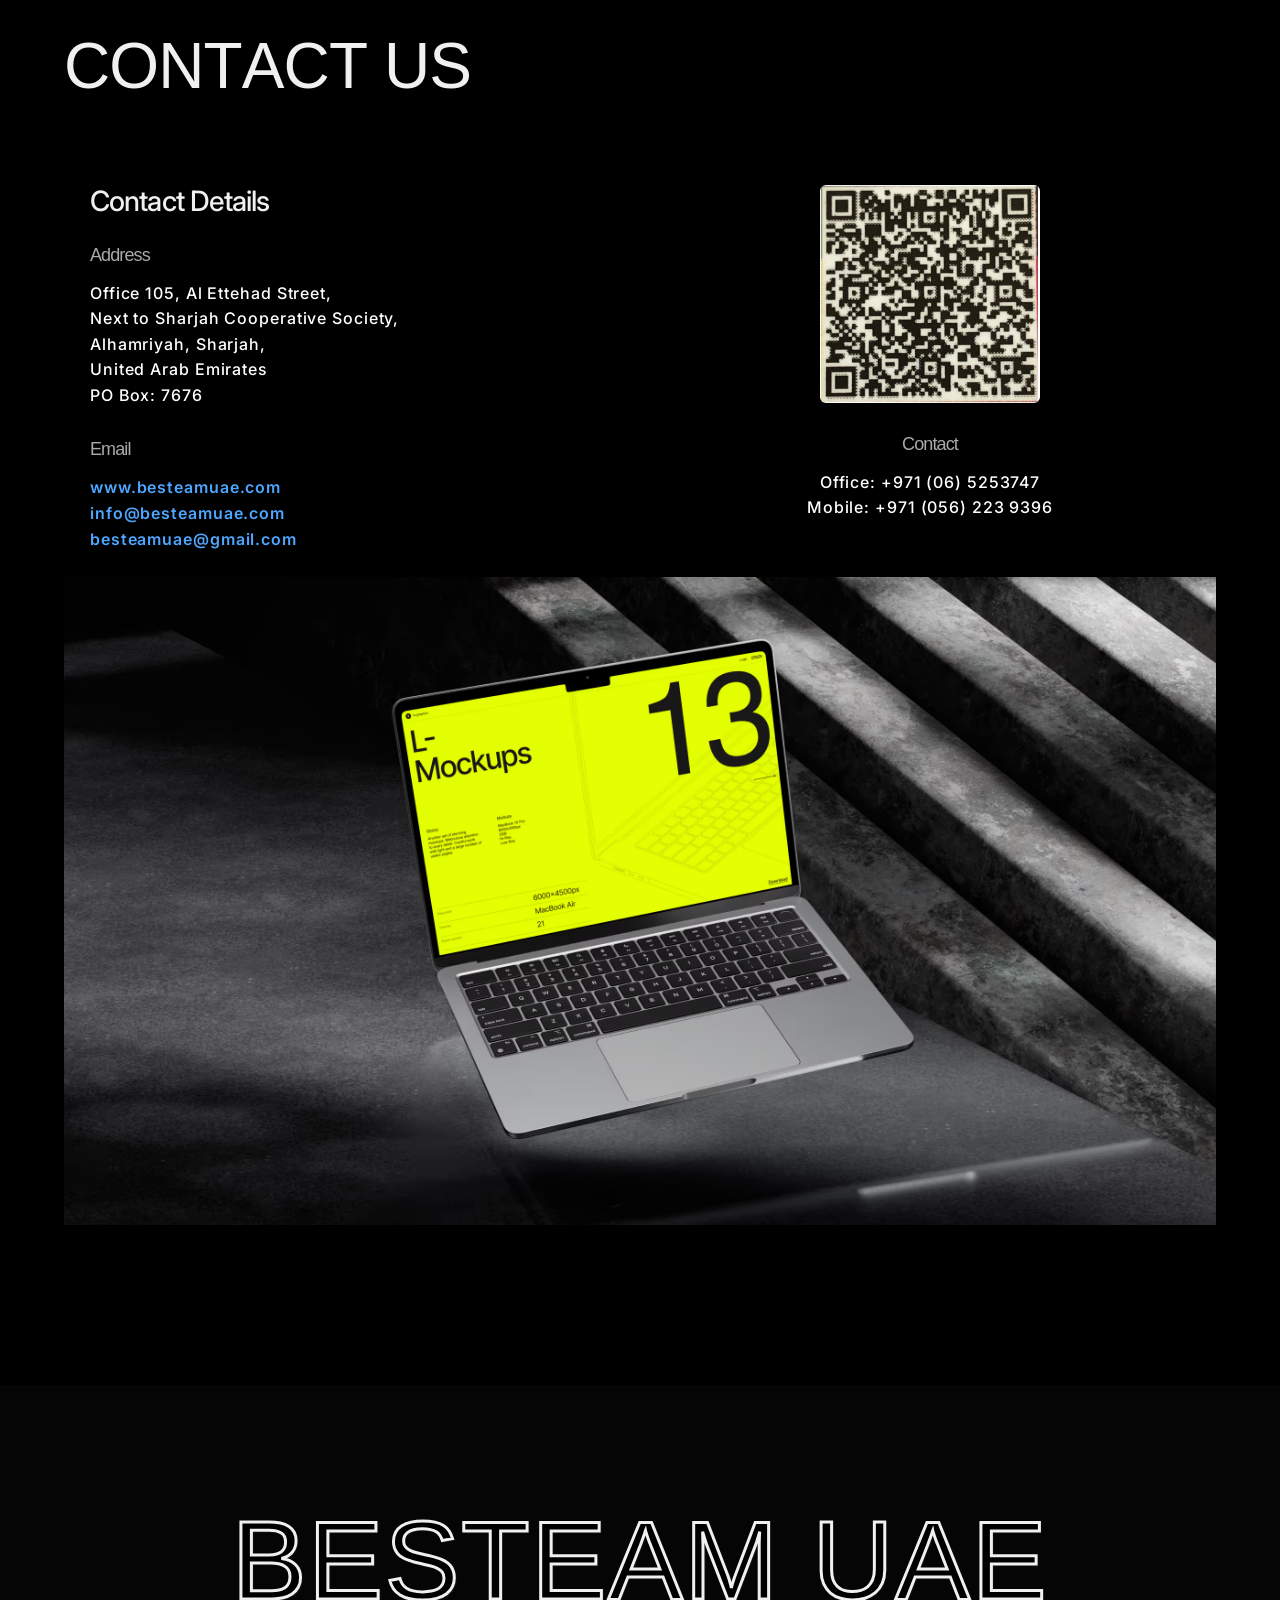
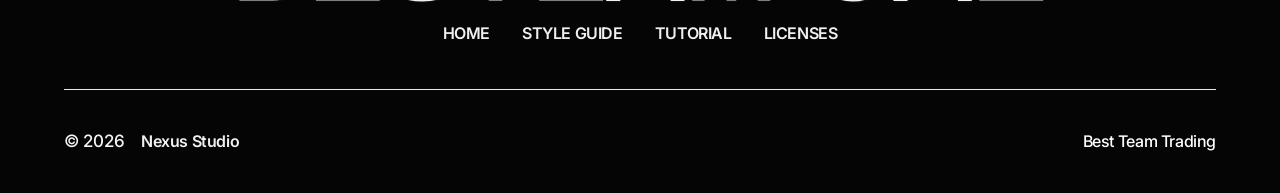
==== commit e95a09ec: "ok" ====
--- a/index.html
+++ b/index.html
@@ -140,7 +140,13 @@
 <style>.w-webflow-badge{display:none!important;visibility:hidden!important;opacity:0!important;pointer-events:none!important;height:0!important;width:0!important;}</style></head><body class="body"><div class="page-wrap"><div data-animation="default" data-collapse="medium" data-duration="400" data-easing="ease" data-easing2="ease" role="banner" class="navbar w-nav"><div class="container-40 w-container"><div class="nav-wrap"><div class="logo-wrap-2"><a href="index.html" aria-current="page" class="logo w-nav-brand w--current"><div class="logotext w-embed">
   <!-- <svg width="42" height="42" viewBox="0 0 42 42" fill="none" xmlns="http://www.w3.org/2000/svg"> -->
   
-    <img src="/images/icon.jpg" width="42" height="42" alt="icon">
+    <!-- <img src="/images/icon.jpg" width="42" height="42" alt="icon"> -->
+    <img loading="lazy"
+    src="/images/icon.jpg"
+    width="42"
+    height="42"
+    alt="icon"
+    class="icon"/>
     <path d="M21 5L37 37H30L21 19L12 37H5L21 5Z" fill="currentColor"/>
   <path d="M21 24L26 33H16L21 24Z" fill="currentColor"/>
 </svg></div></a></div><nav role="navigation" class="nav-menu w-nav-menu"><a href="index.html" aria-current="page" class="nav-link w-nav-link w--current">HOME</a><a href="index.html#About" class="nav-link w-nav-link">ABOUT</a><a href="index.html#Projects" class="nav-link w-nav-link">PROJECTS</a><a href="index.html#Services" class="nav-link w-nav-link">SERVICES</a><a href="index.html#Contact" class="nav-link w-nav-link">CONTACT</a></nav><div class="menu-button w-nav-button"><div class="textsmall">Menu</div></div></div></div></div><div class="hero"><div class="generalcontainersite"><section class="herosite"><div class="w-layout-blockcontainer herowrapper w-container"><div class="blurelipse"></div><div class="herotextcontainer"><div class="texthero-2"><div class="creditsregister"><div class="textsmall-2 whitetext letterspacing4px">To Be The Best</div></div></div><div class="herotitle"><h3 class="heading1">BESTEAM UAE</h3></div><div class="home-heading"><div class="max-description is-33rem"><div class="textsecondary">We are Inspiring, serving and connecting everyday athletes.<br/></div></div></div><div class="ctahero"><a href="index.html#Contact" class="button-10 w-inline-block"><div>Get Started</div></a></div><div class="w-layout-blockcontainer main-container-2 w-container"><div class="textsmall-2 capital whitetext" style="color: black;">Trusted By</div><div class="marquee-2"><div data-w-id="e206eaf5-f4fe-9da5-aa53-0384954742cc" style="-webkit-transform:translate3d(-50%, 0, 0) scale3d(1, 1, 1) rotateX(0) rotateY(0) rotateZ(0) skew(0, 0);-moz-transform:translate3d(-50%, 0, 0) scale3d(1, 1, 1) rotateX(0) rotateY(0) rotateZ(0) skew(0, 0);-ms-transform:translate3d(-50%, 0, 0) scale3d(1, 1, 1) rotateX(0) rotateY(0) rotateZ(0) skew(0, 0);transform:translate3d(-50%, 0, 0) scale3d(1, 1, 1) rotateX(0) rotateY(0) rotateZ(0) skew(0, 0)" class="marqueelogos-2"><div class="logomarqueeindividual"><div class="logoentities w-embed"><!-- LOGO 2 — VELIX -->
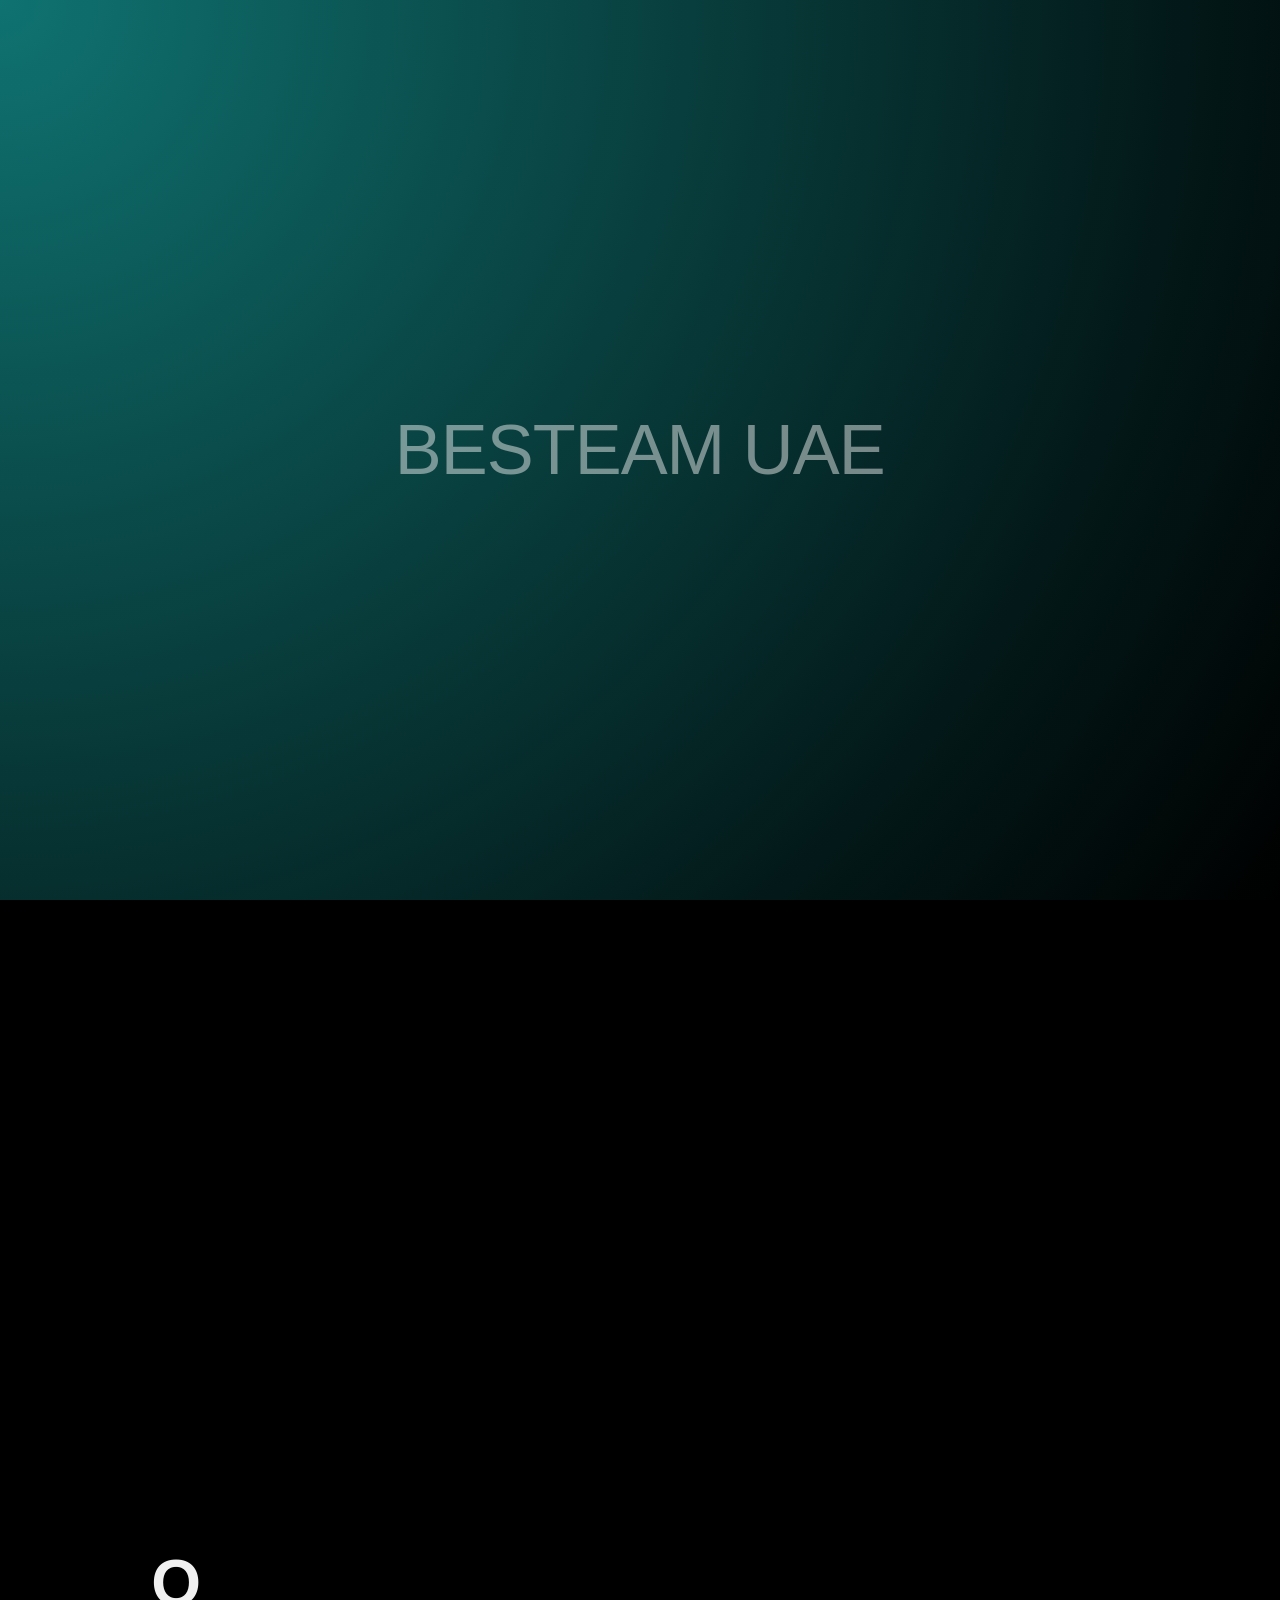
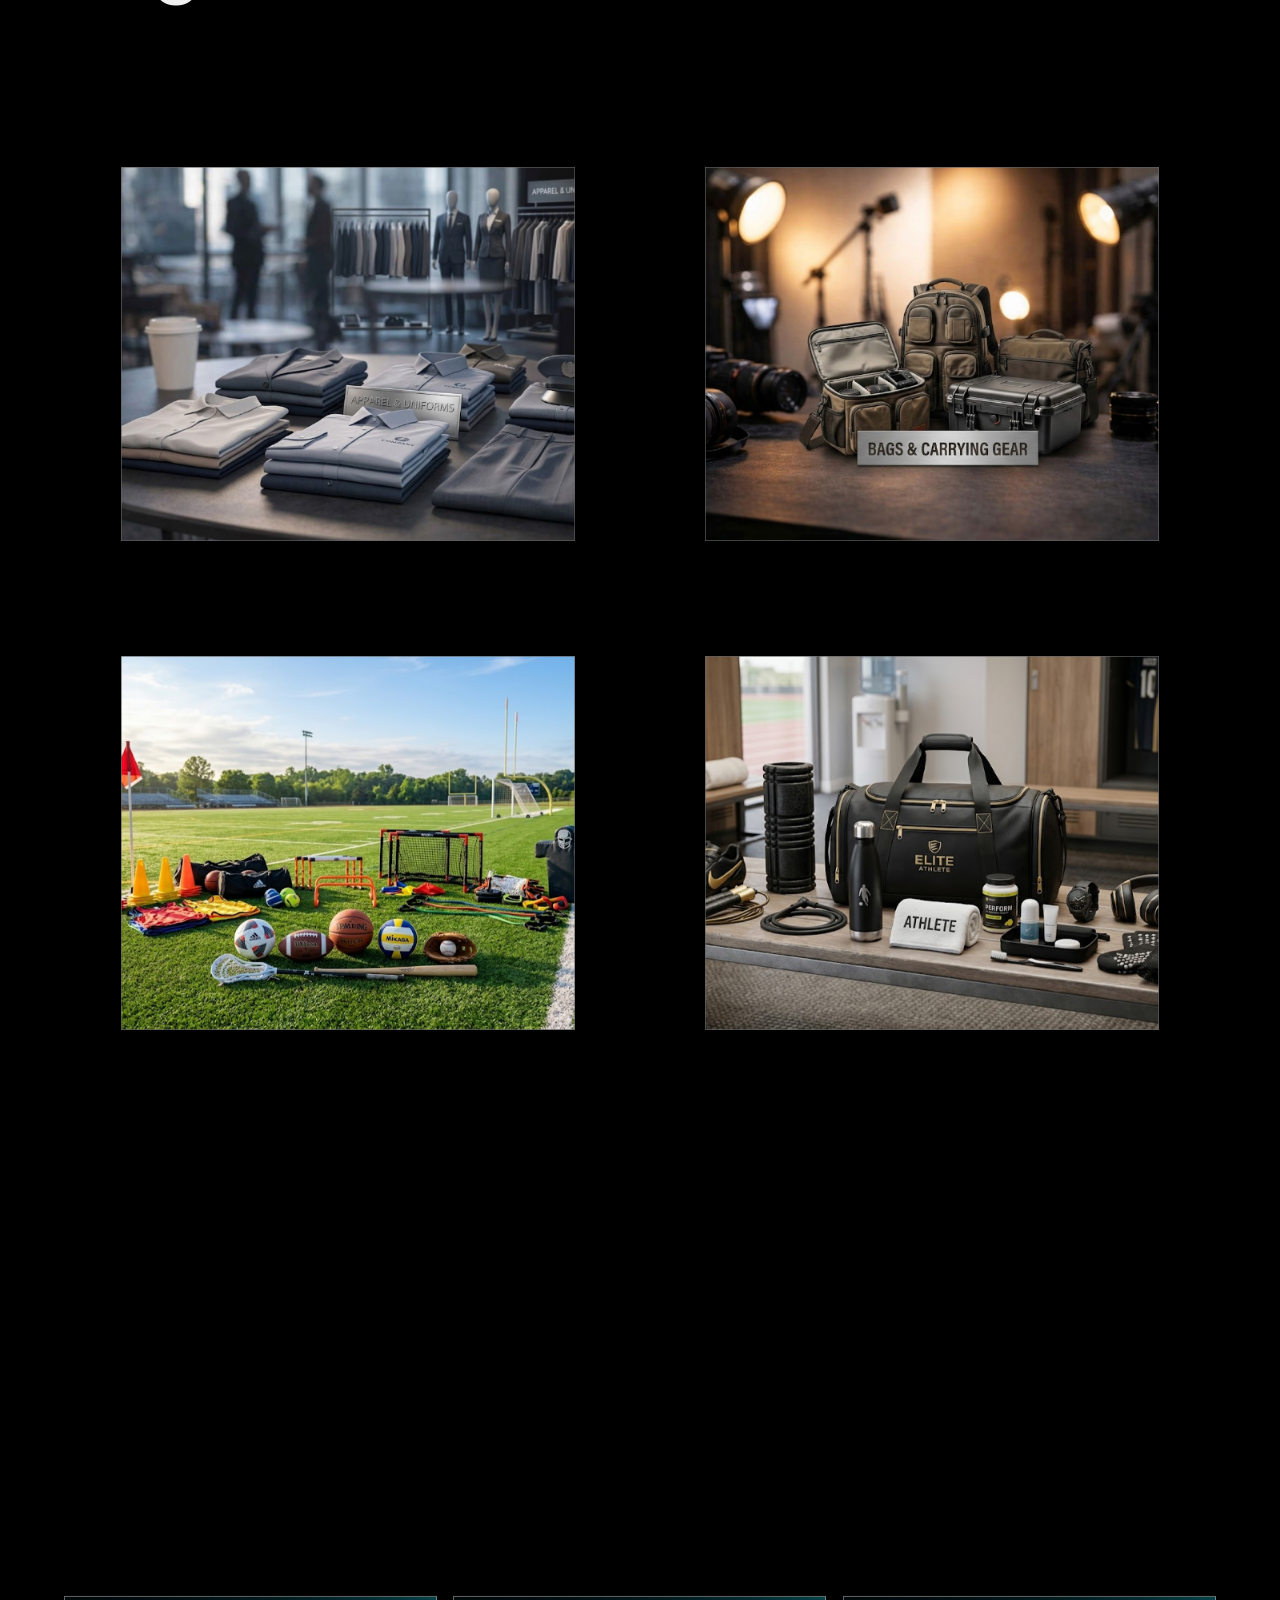
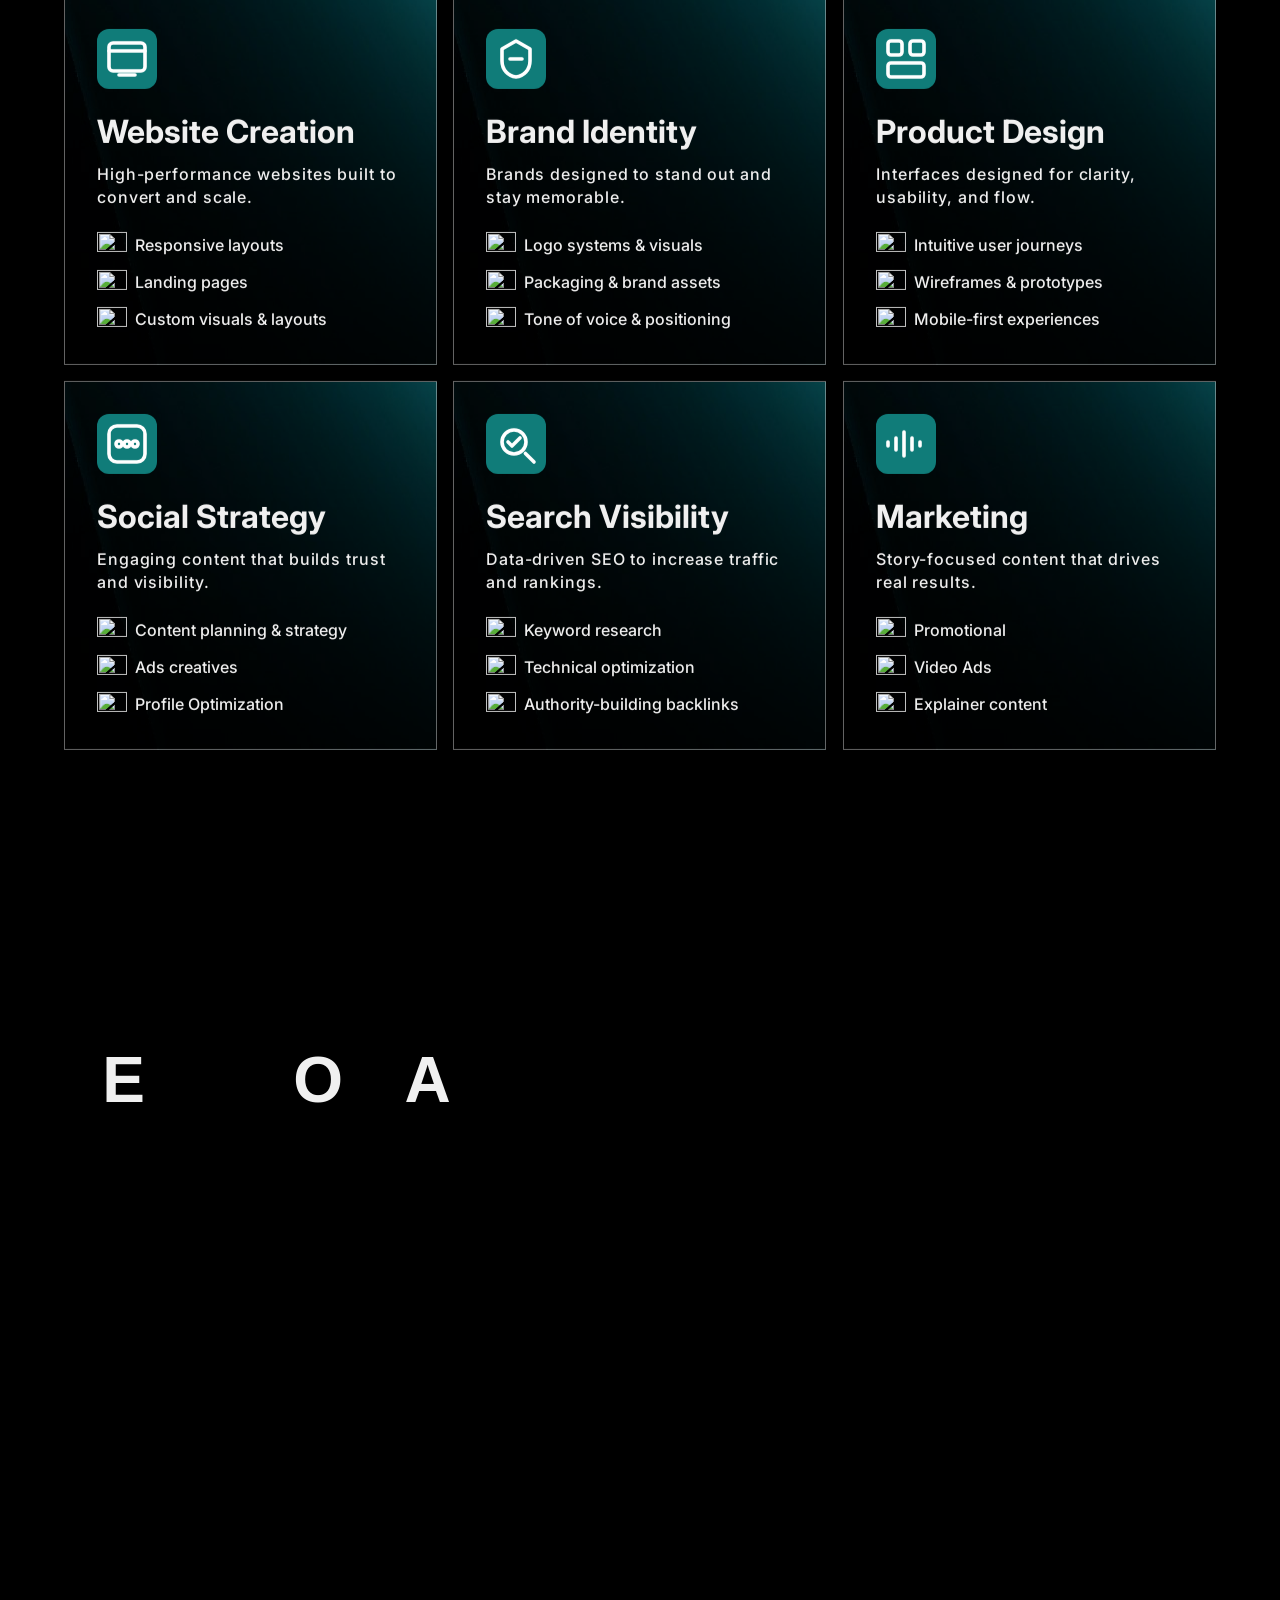
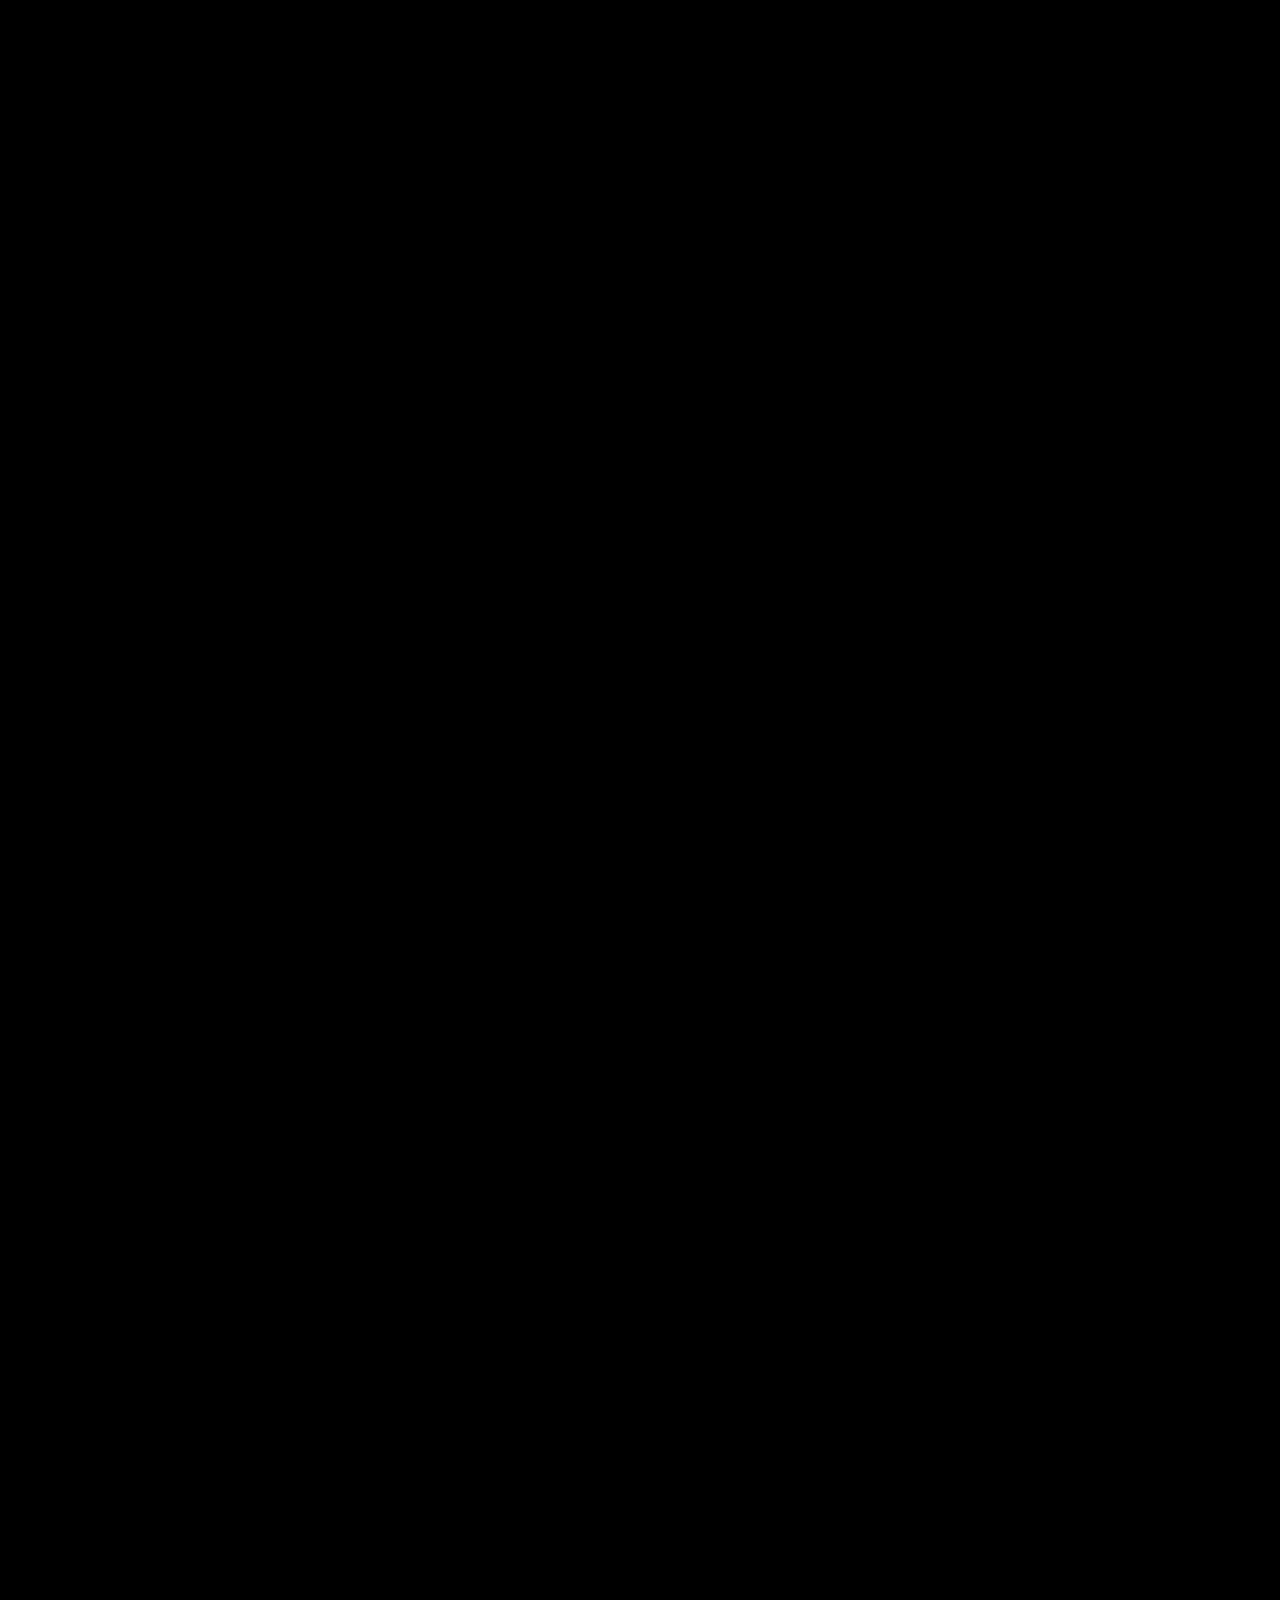
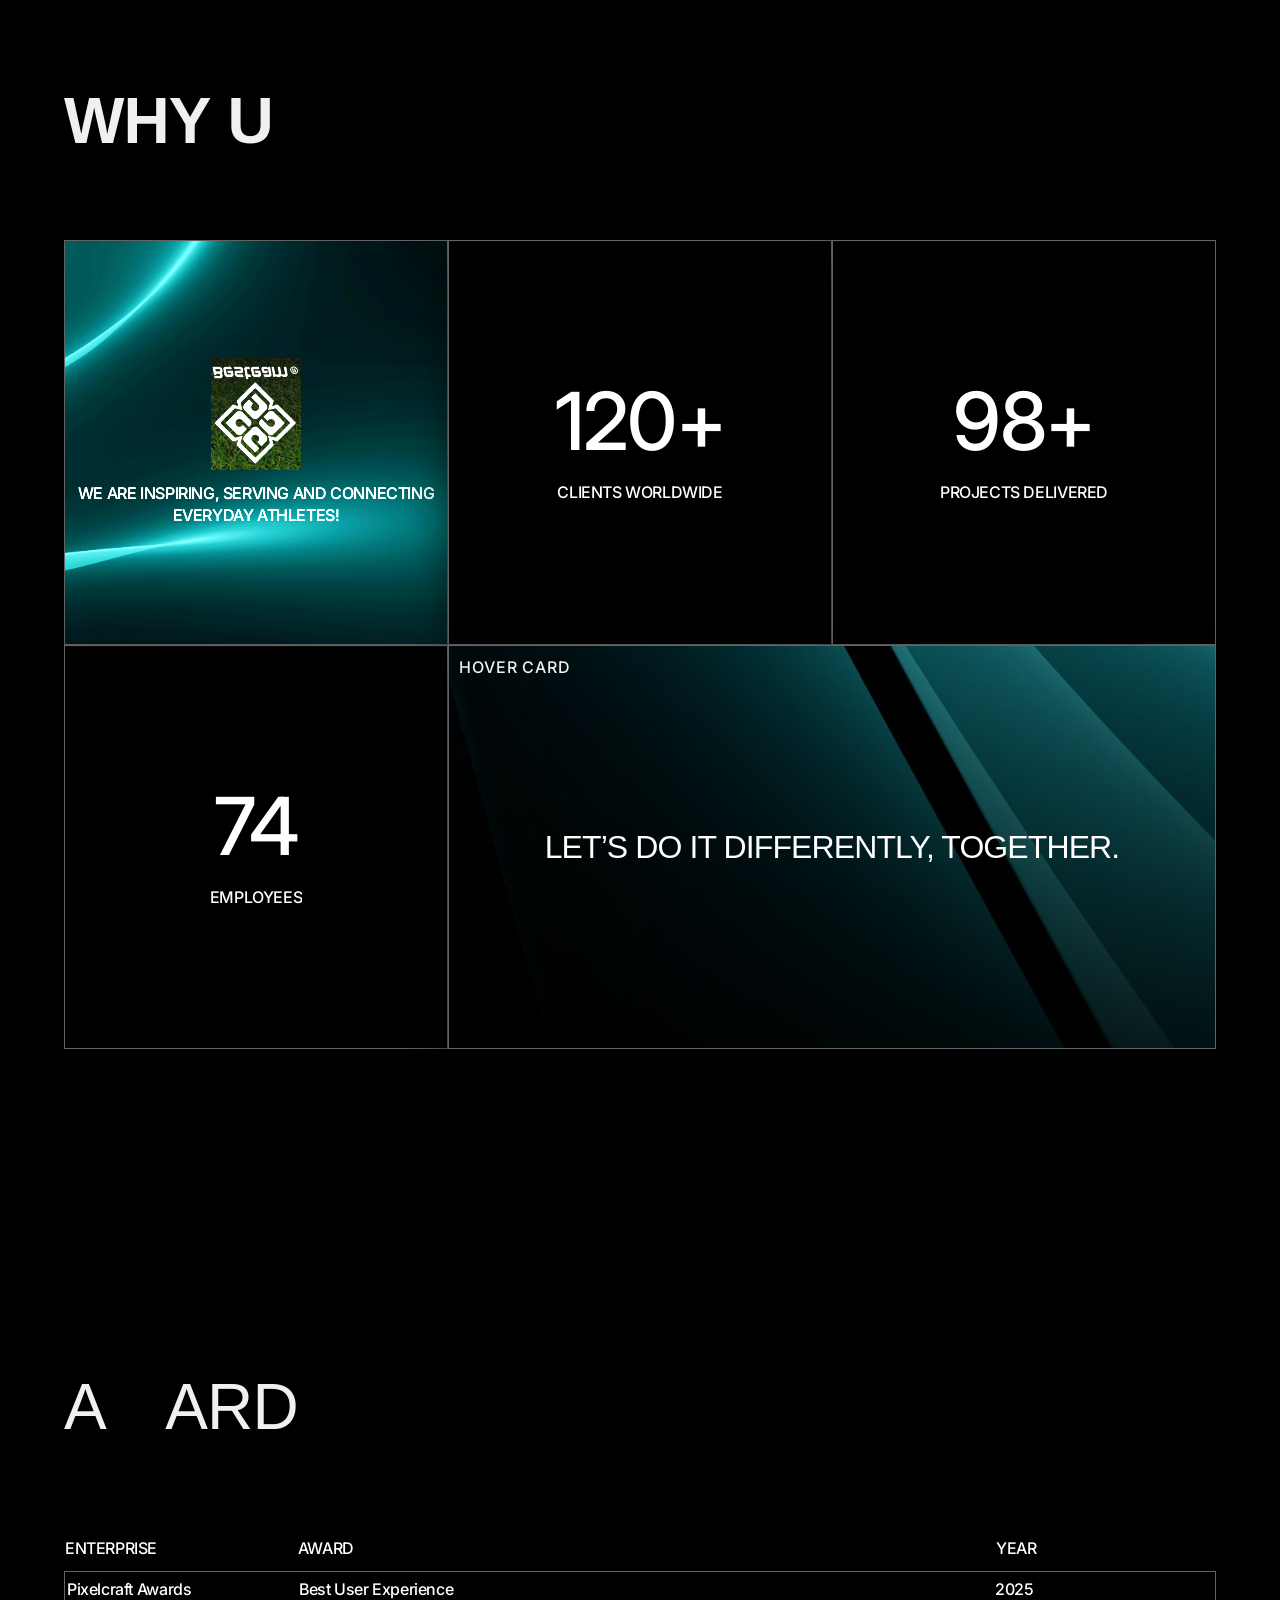
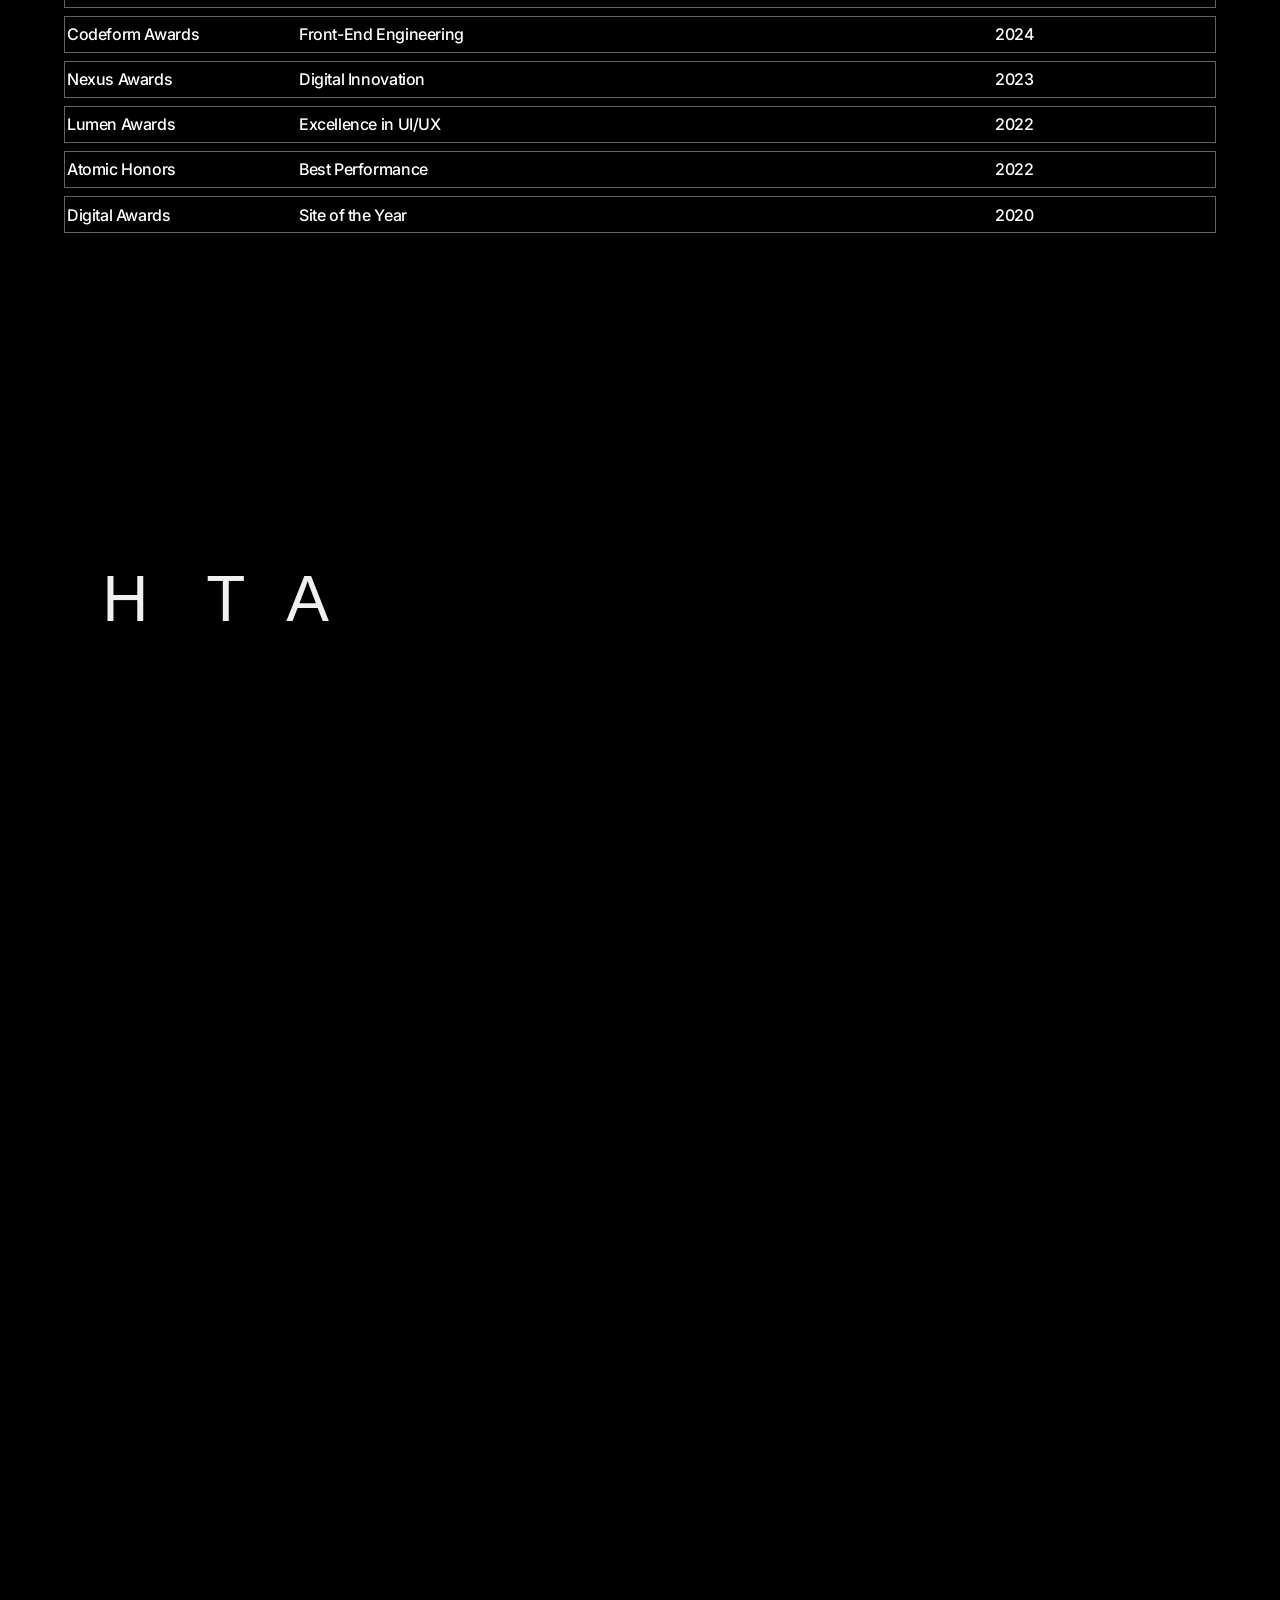
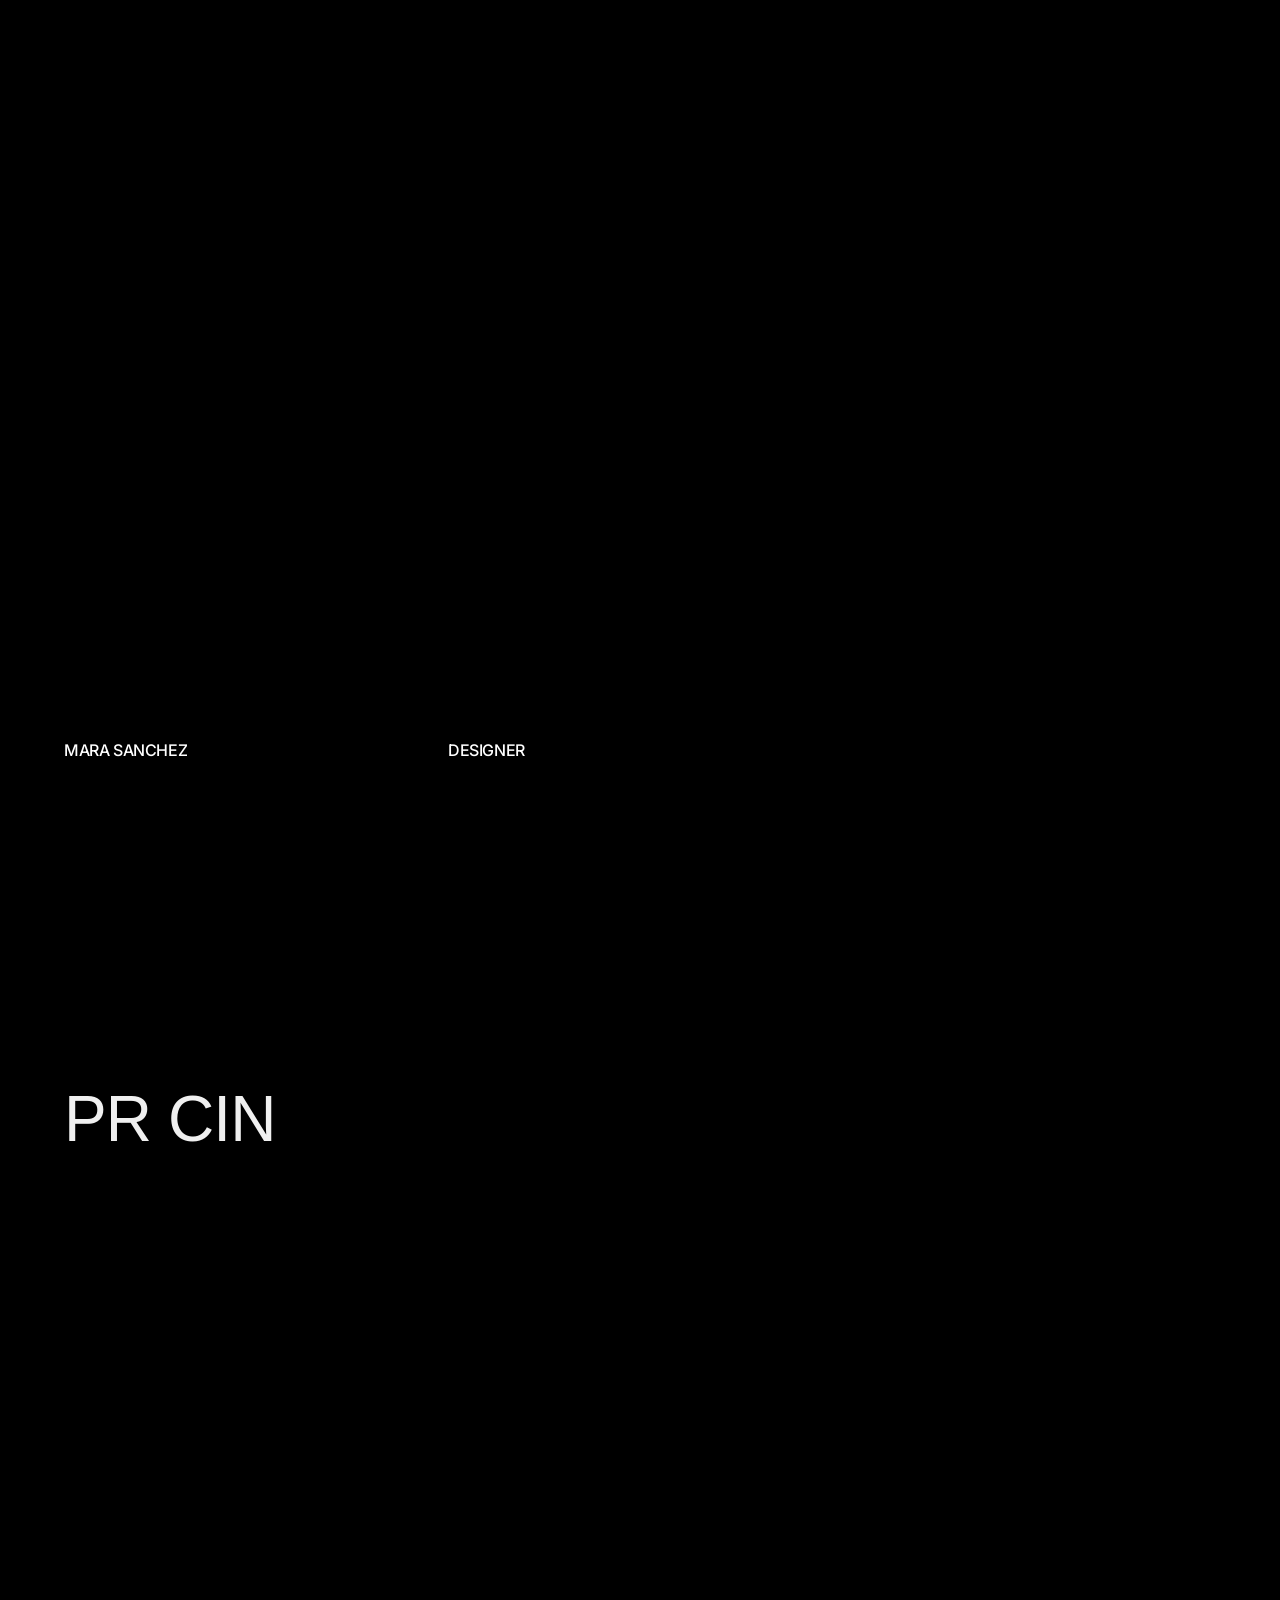
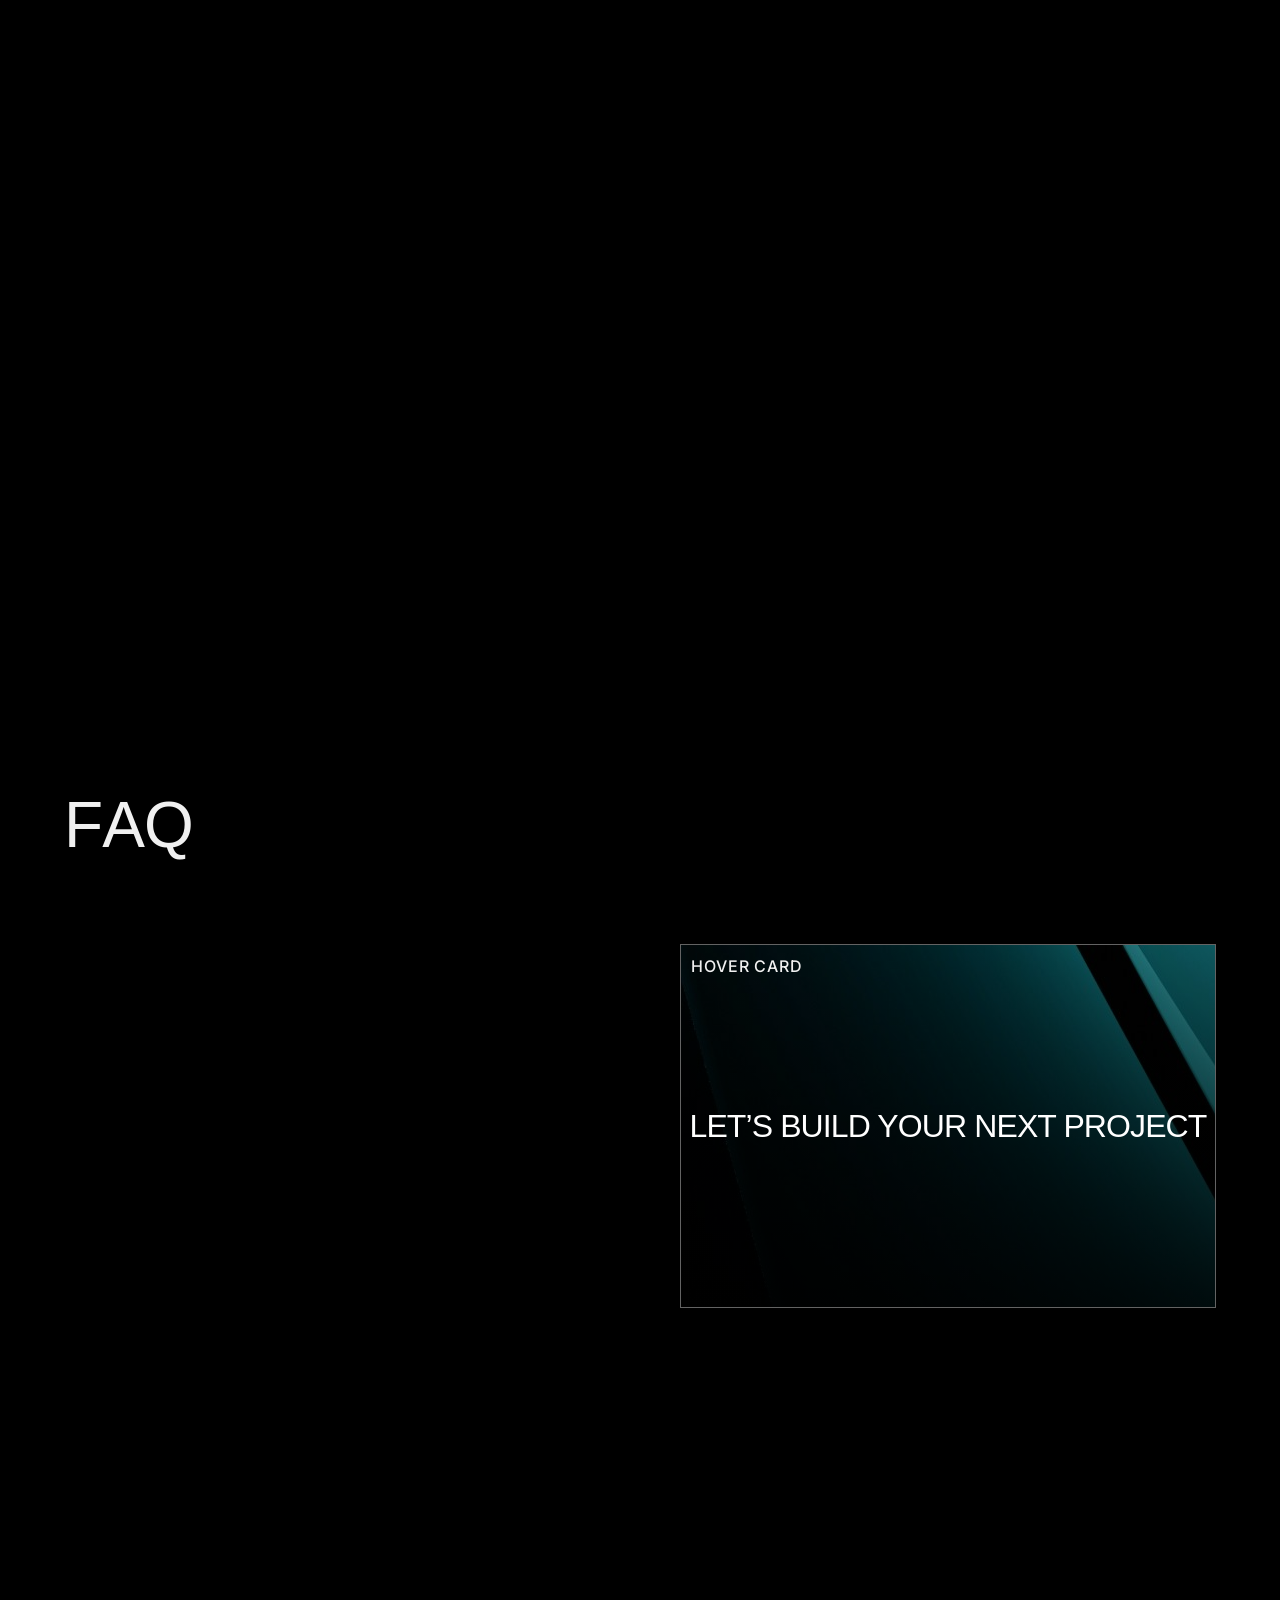
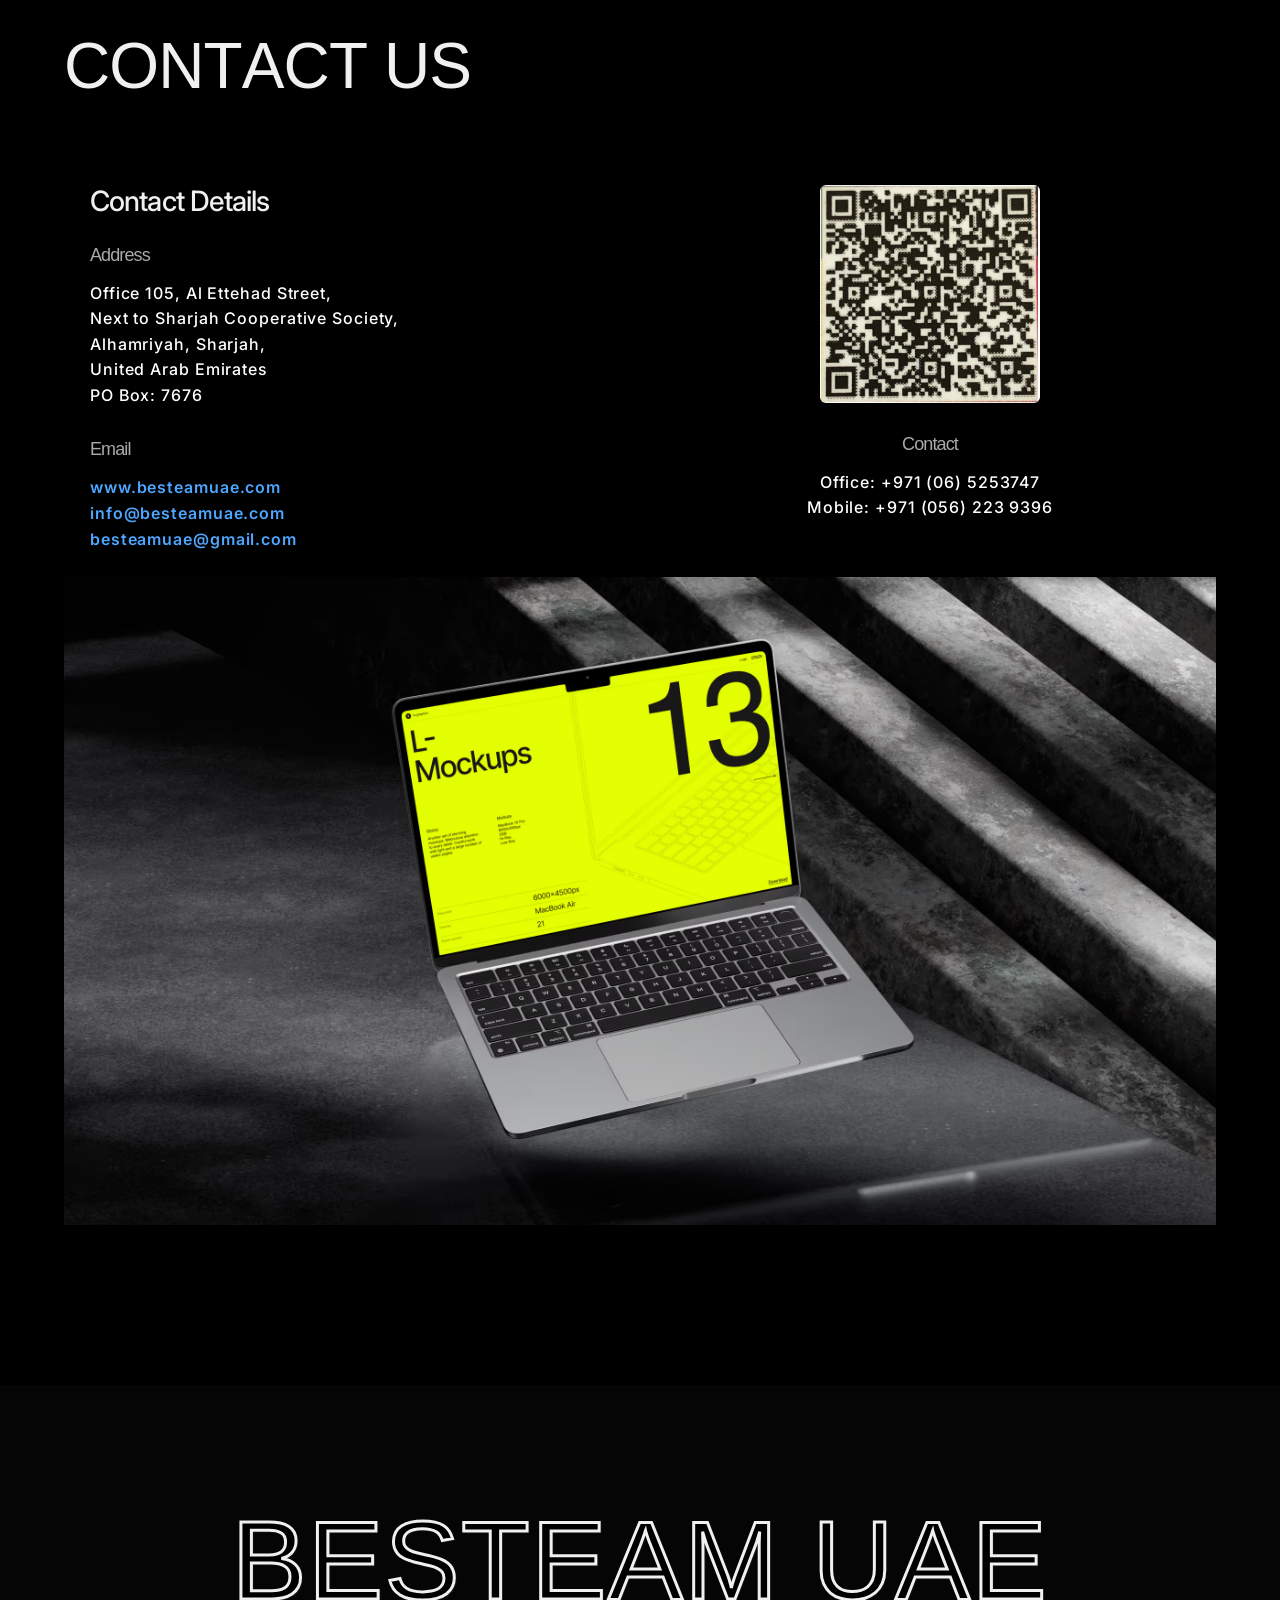
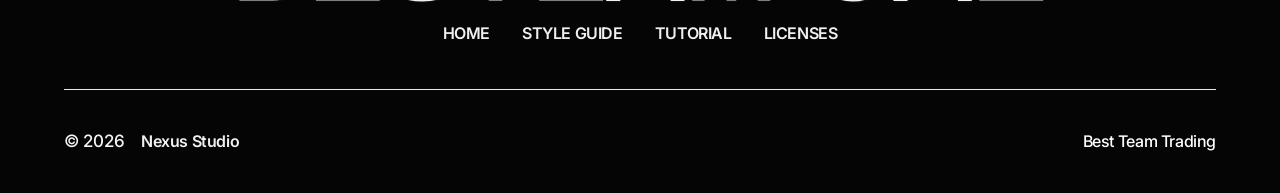
==== commit eb40f23b: "f" ====
--- a/index.html
+++ b/index.html
@@ -138,15 +138,15 @@
 <link rel="stylesheet" href="css/lenis.css">
 <!-- <link rel="stylesheet" href="https://unpkg.com/lenis@1.1.20/dist/lenis.css"> -->
 <style>.w-webflow-badge{display:none!important;visibility:hidden!important;opacity:0!important;pointer-events:none!important;height:0!important;width:0!important;}</style></head><body class="body"><div class="page-wrap"><div data-animation="default" data-collapse="medium" data-duration="400" data-easing="ease" data-easing2="ease" role="banner" class="navbar w-nav"><div class="container-40 w-container"><div class="nav-wrap"><div class="logo-wrap-2"><a href="index.html" aria-current="page" class="logo w-nav-brand w--current"><div class="logotext w-embed">
-  <!-- <svg width="42" height="42" viewBox="0 0 42 42" fill="none" xmlns="http://www.w3.org/2000/svg"> -->
+  <svg width="42" height="42" viewBox="0 0 42 42" fill="none" src="/images/icon.jpg"> 
   
     <!-- <img src="/images/icon.jpg" width="42" height="42" alt="icon"> -->
-    <img loading="lazy"
+    <!-- <img loading="lazy"
     src="/images/icon.jpg"
     width="42"
     height="42"
     alt="icon"
-    class="icon"/>
+    class="icon"/> -->
     <path d="M21 5L37 37H30L21 19L12 37H5L21 5Z" fill="currentColor"/>
   <path d="M21 24L26 33H16L21 24Z" fill="currentColor"/>
 </svg></div></a></div><nav role="navigation" class="nav-menu w-nav-menu"><a href="index.html" aria-current="page" class="nav-link w-nav-link w--current">HOME</a><a href="index.html#About" class="nav-link w-nav-link">ABOUT</a><a href="index.html#Projects" class="nav-link w-nav-link">PROJECTS</a><a href="index.html#Services" class="nav-link w-nav-link">SERVICES</a><a href="index.html#Contact" class="nav-link w-nav-link">CONTACT</a></nav><div class="menu-button w-nav-button"><div class="textsmall">Menu</div></div></div></div></div><div class="hero"><div class="generalcontainersite"><section class="herosite"><div class="w-layout-blockcontainer herowrapper w-container"><div class="blurelipse"></div><div class="herotextcontainer"><div class="texthero-2"><div class="creditsregister"><div class="textsmall-2 whitetext letterspacing4px">To Be The Best</div></div></div><div class="herotitle"><h3 class="heading1">BESTEAM UAE</h3></div><div class="home-heading"><div class="max-description is-33rem"><div class="textsecondary">We are Inspiring, serving and connecting everyday athletes.<br/></div></div></div><div class="ctahero"><a href="index.html#Contact" class="button-10 w-inline-block"><div>Get Started</div></a></div><div class="w-layout-blockcontainer main-container-2 w-container"><div class="textsmall-2 capital whitetext" style="color: black;">Trusted By</div><div class="marquee-2"><div data-w-id="e206eaf5-f4fe-9da5-aa53-0384954742cc" style="-webkit-transform:translate3d(-50%, 0, 0) scale3d(1, 1, 1) rotateX(0) rotateY(0) rotateZ(0) skew(0, 0);-moz-transform:translate3d(-50%, 0, 0) scale3d(1, 1, 1) rotateX(0) rotateY(0) rotateZ(0) skew(0, 0);-ms-transform:translate3d(-50%, 0, 0) scale3d(1, 1, 1) rotateX(0) rotateY(0) rotateZ(0) skew(0, 0);transform:translate3d(-50%, 0, 0) scale3d(1, 1, 1) rotateX(0) rotateY(0) rotateZ(0) skew(0, 0)" class="marqueelogos-2"><div class="logomarqueeindividual"><div class="logoentities w-embed"><!-- LOGO 2 — VELIX -->
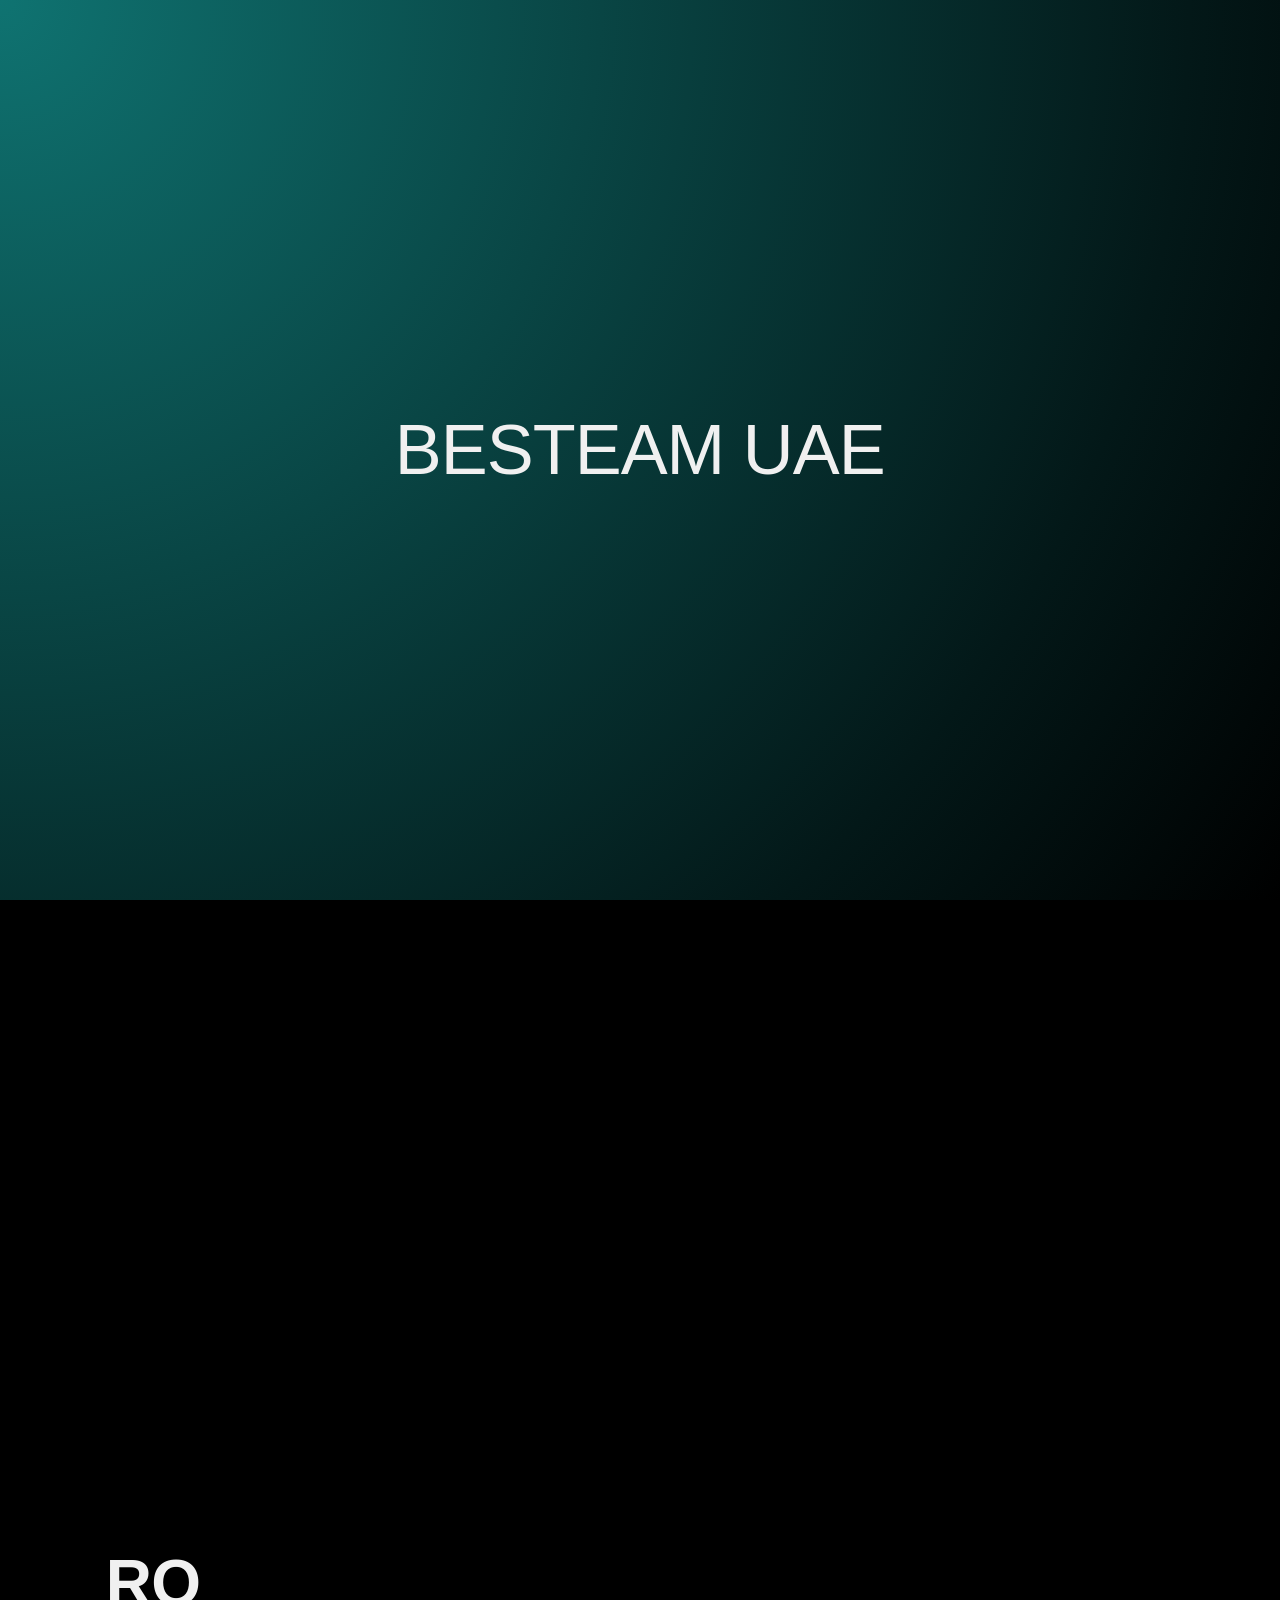
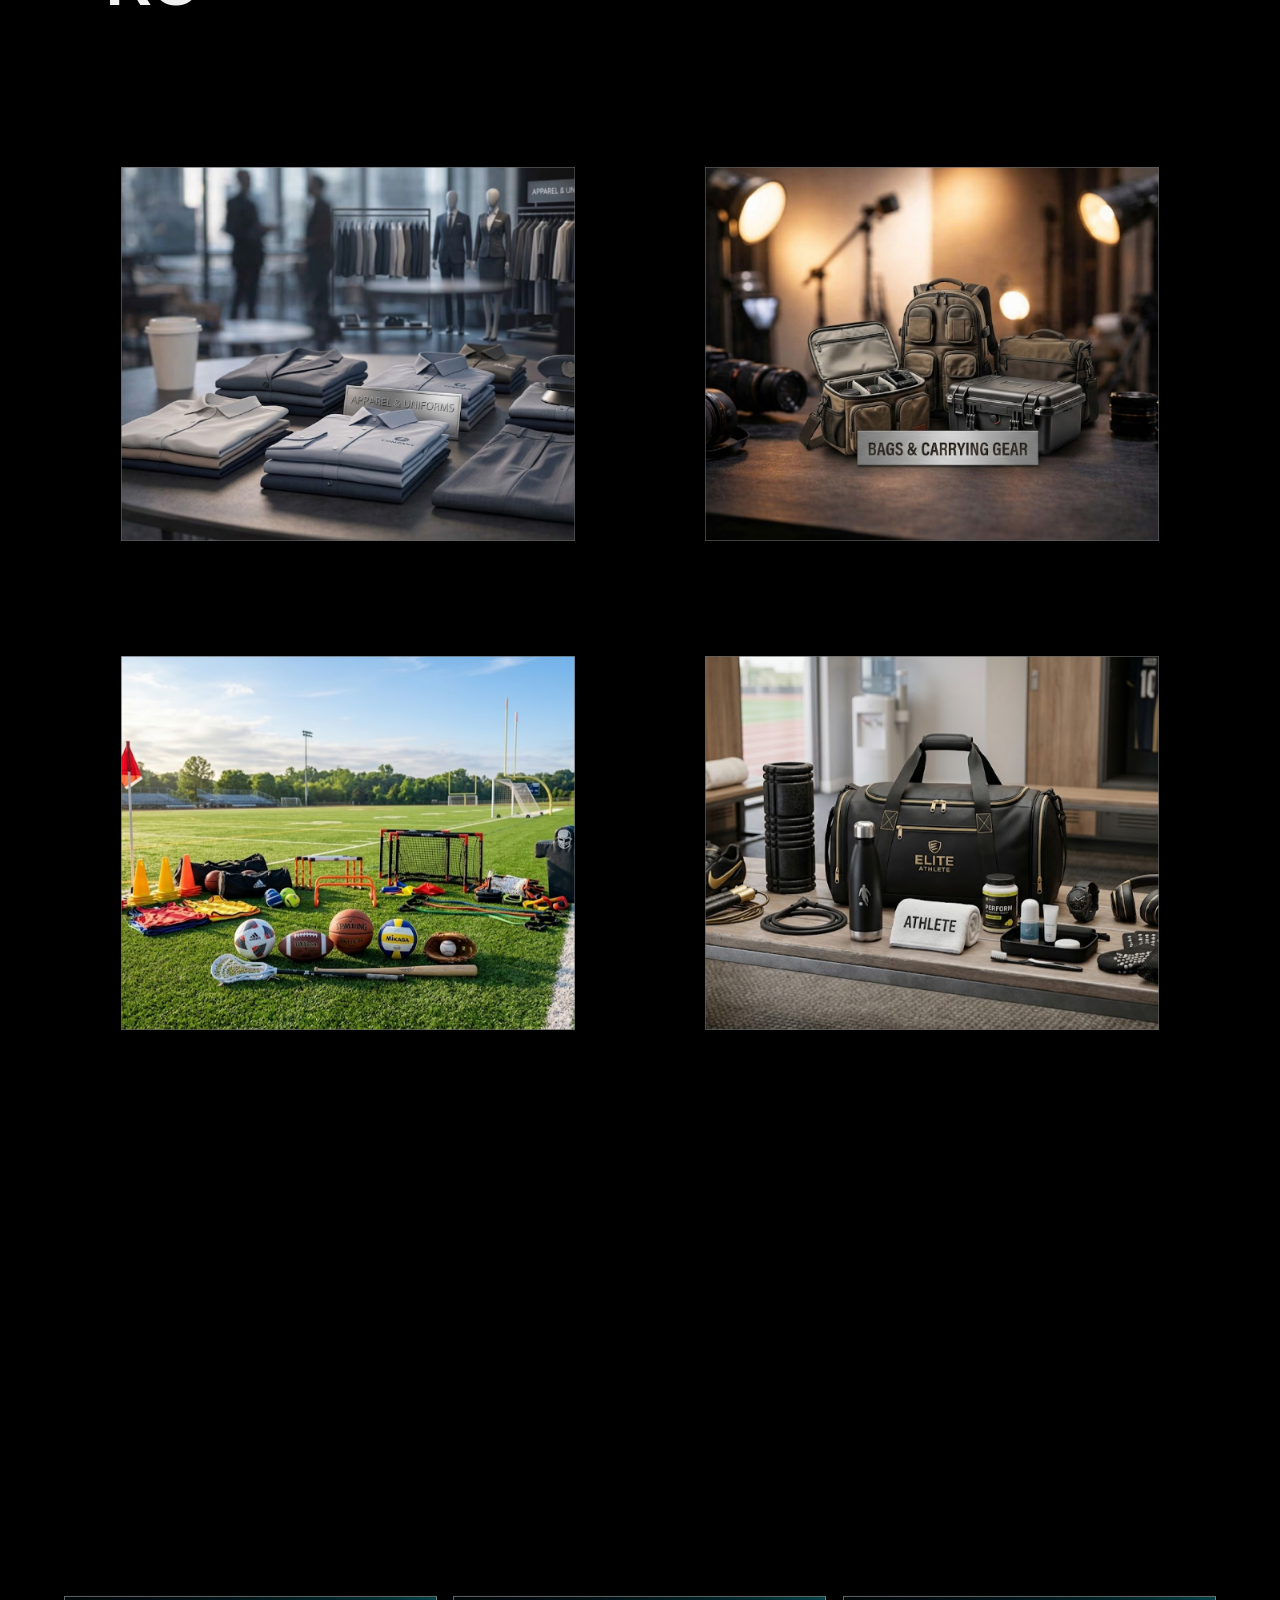
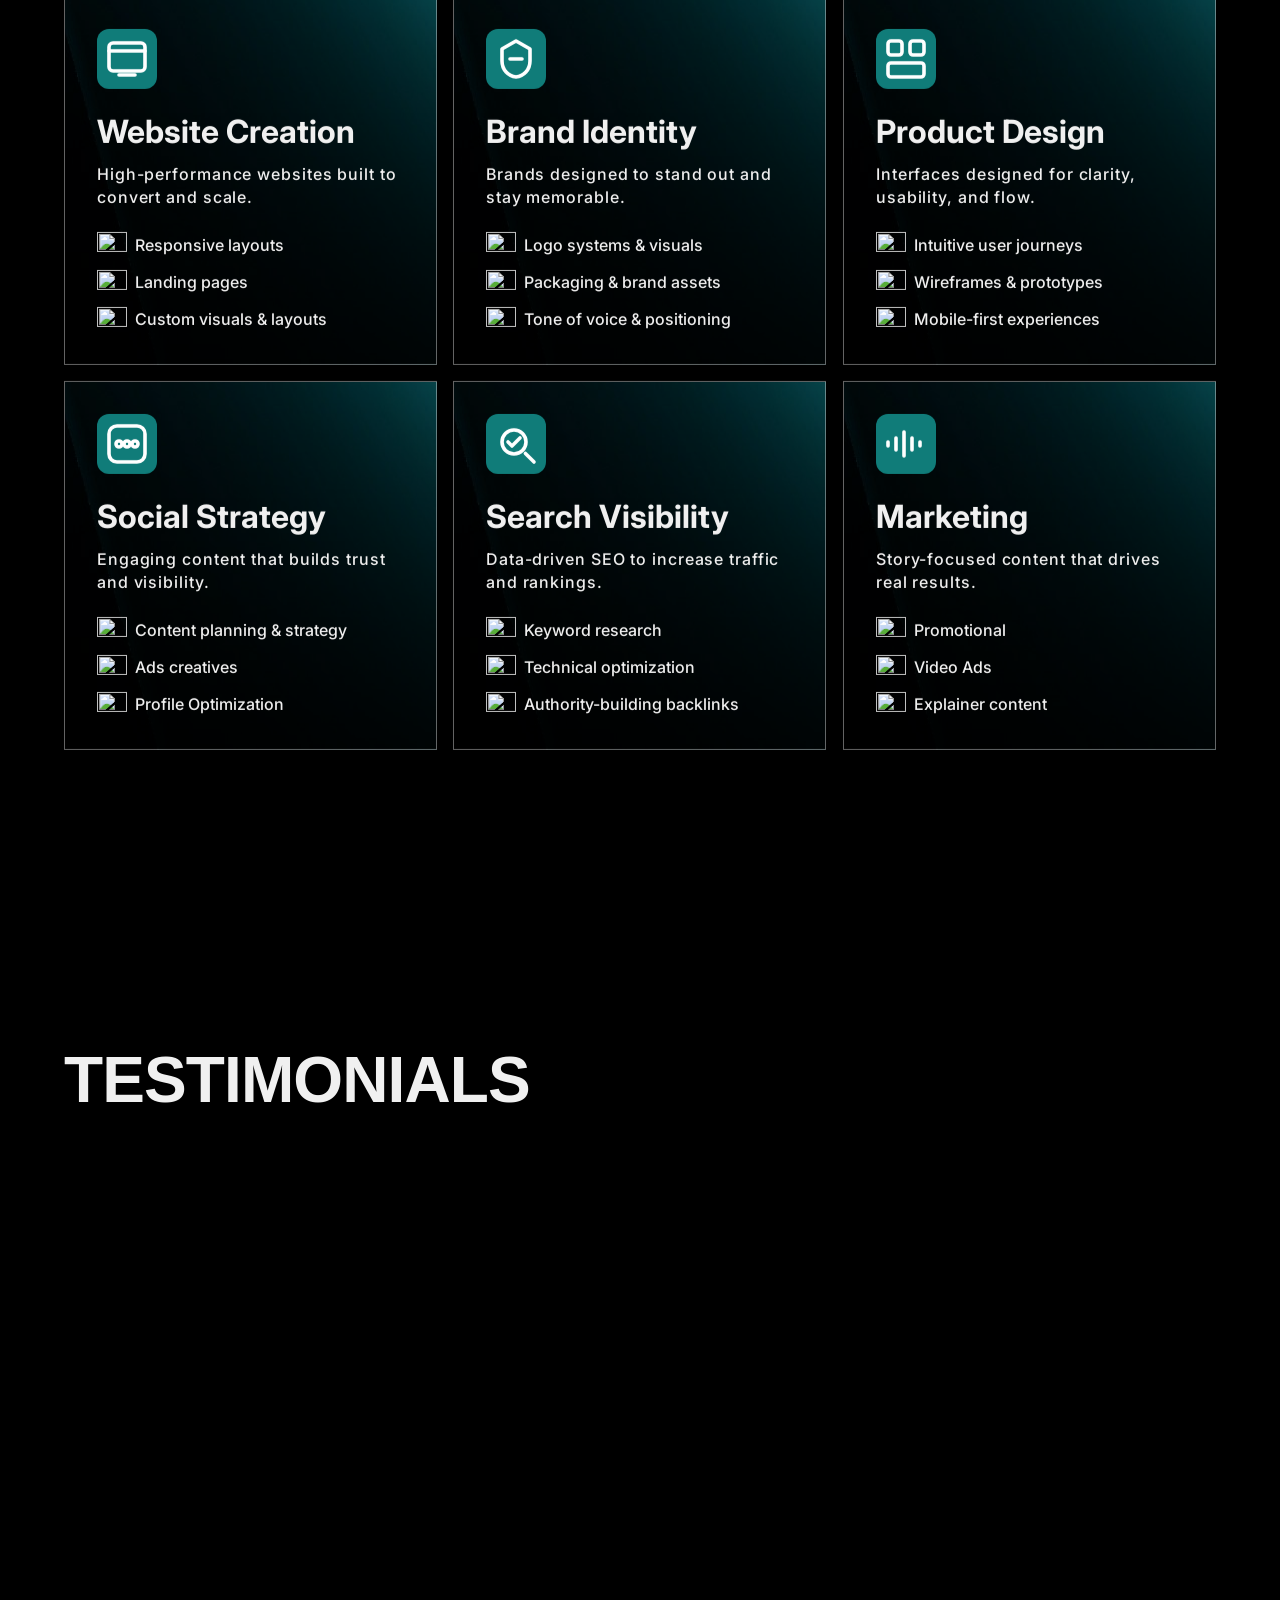
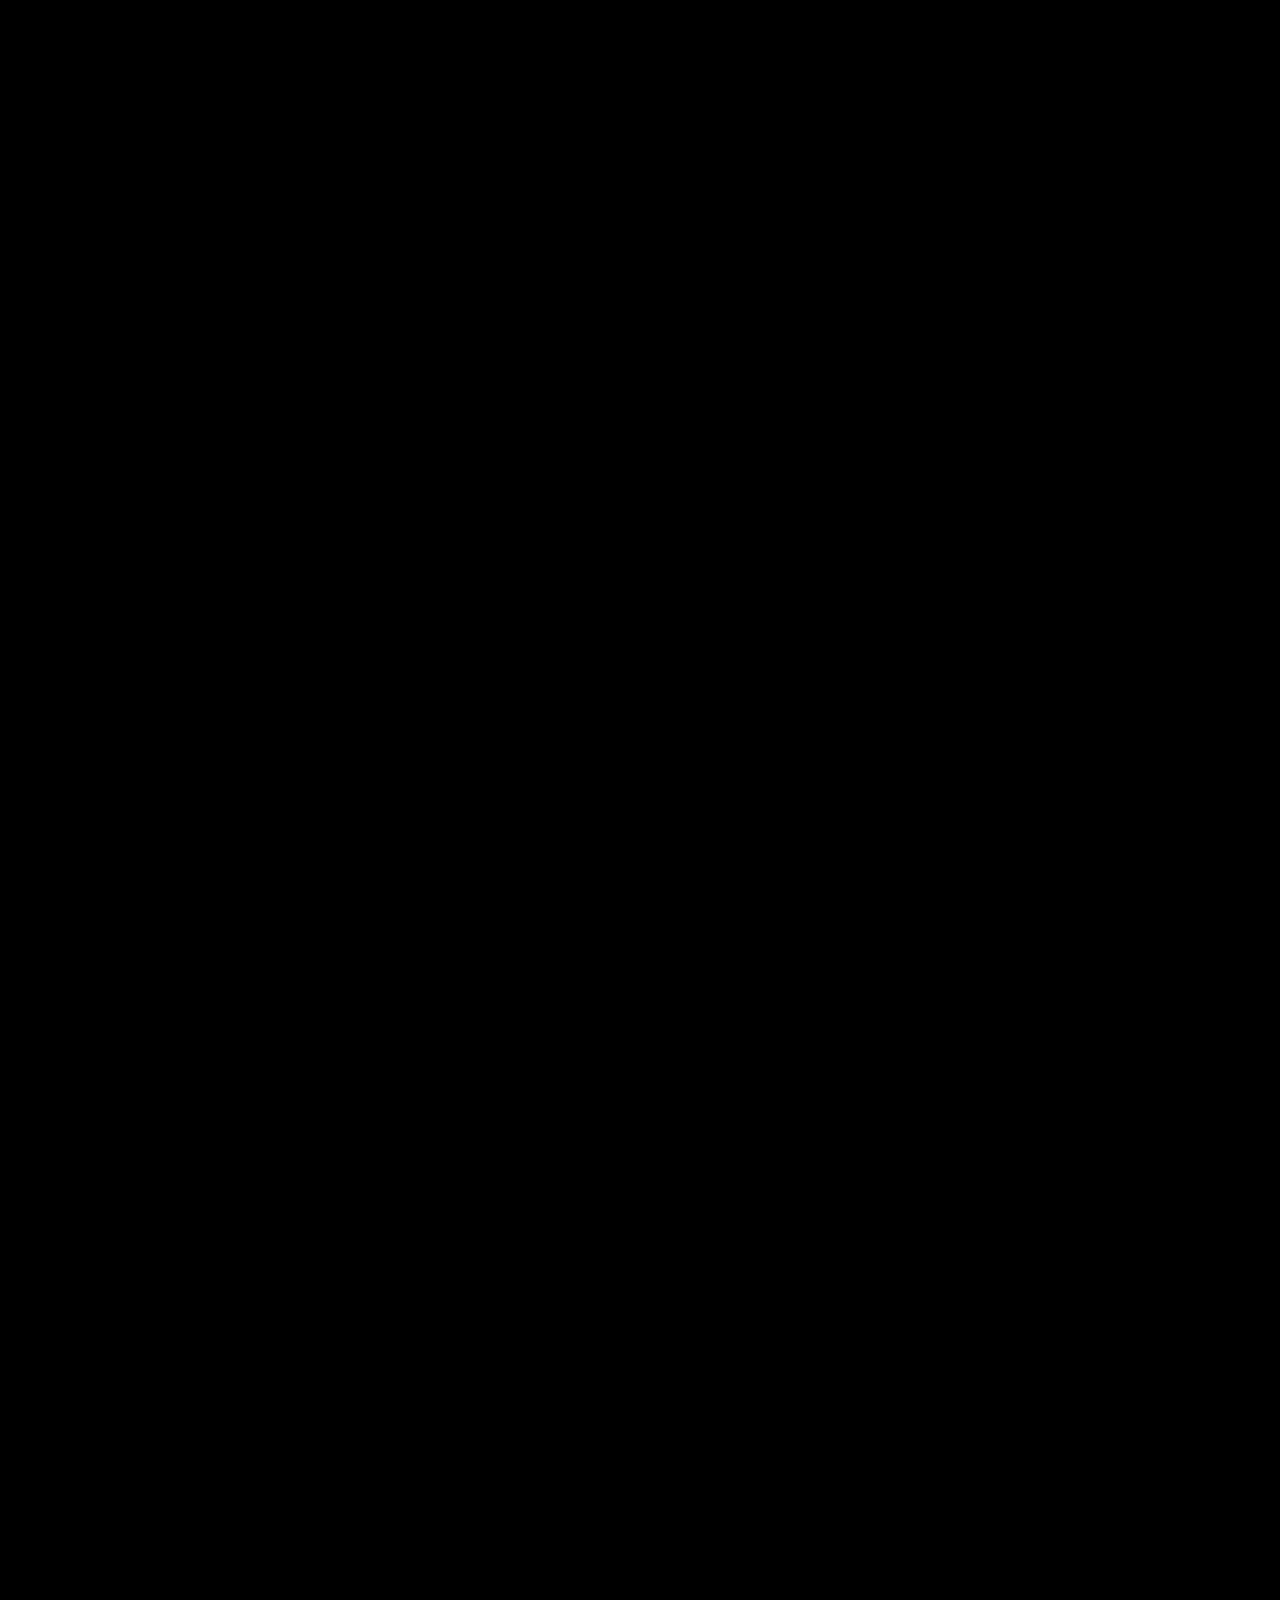
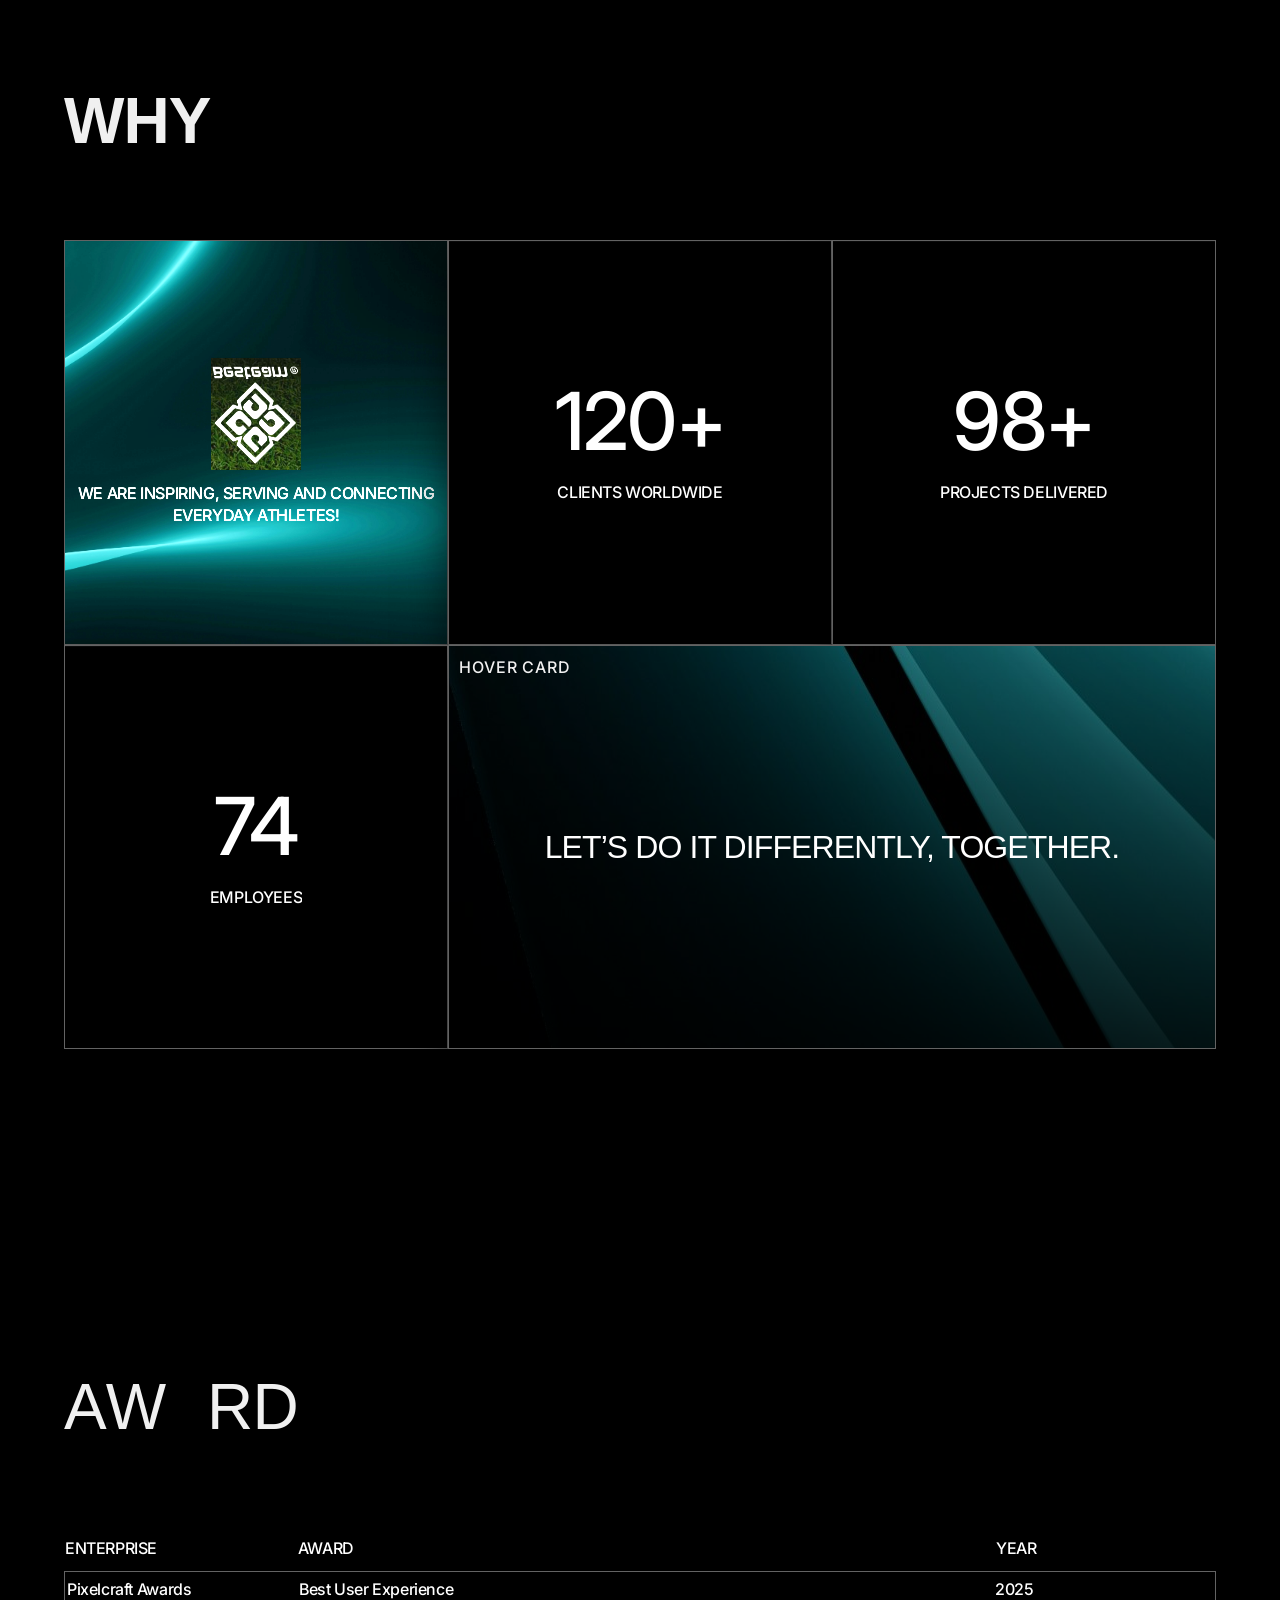
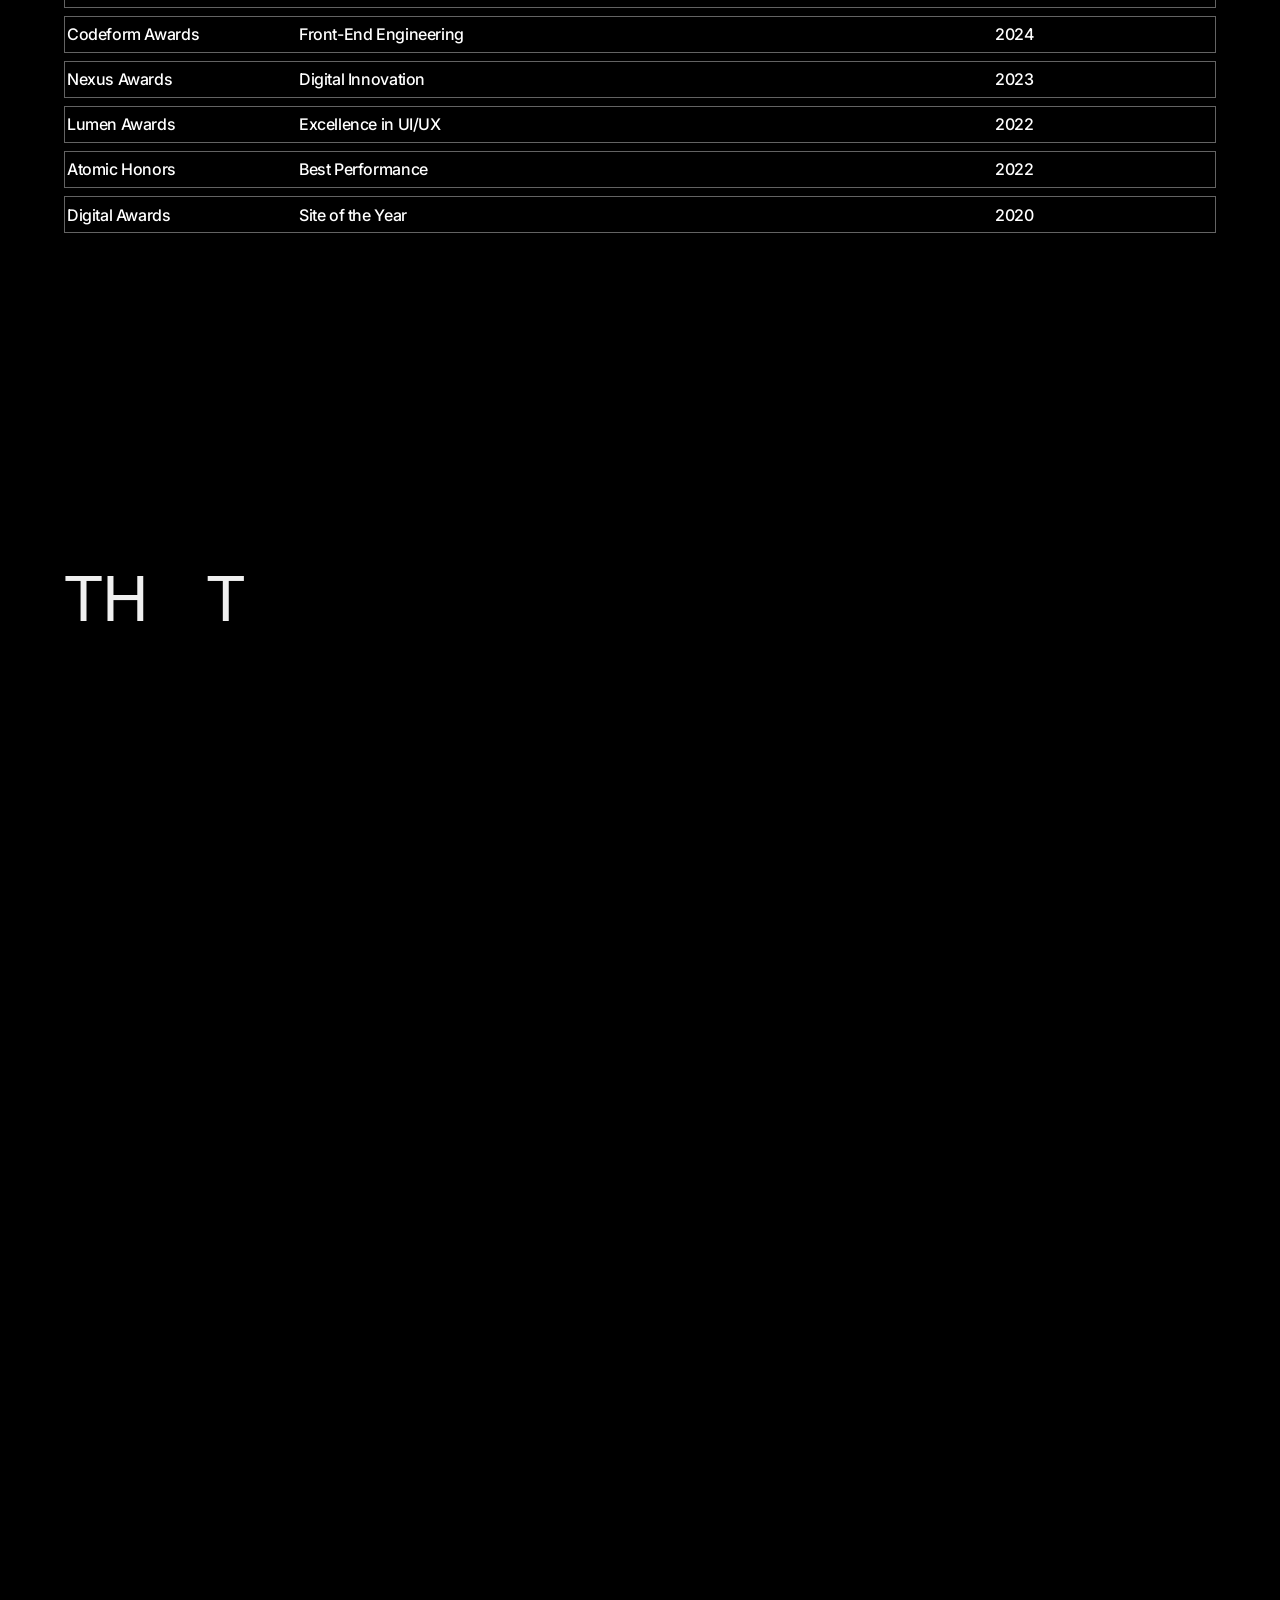
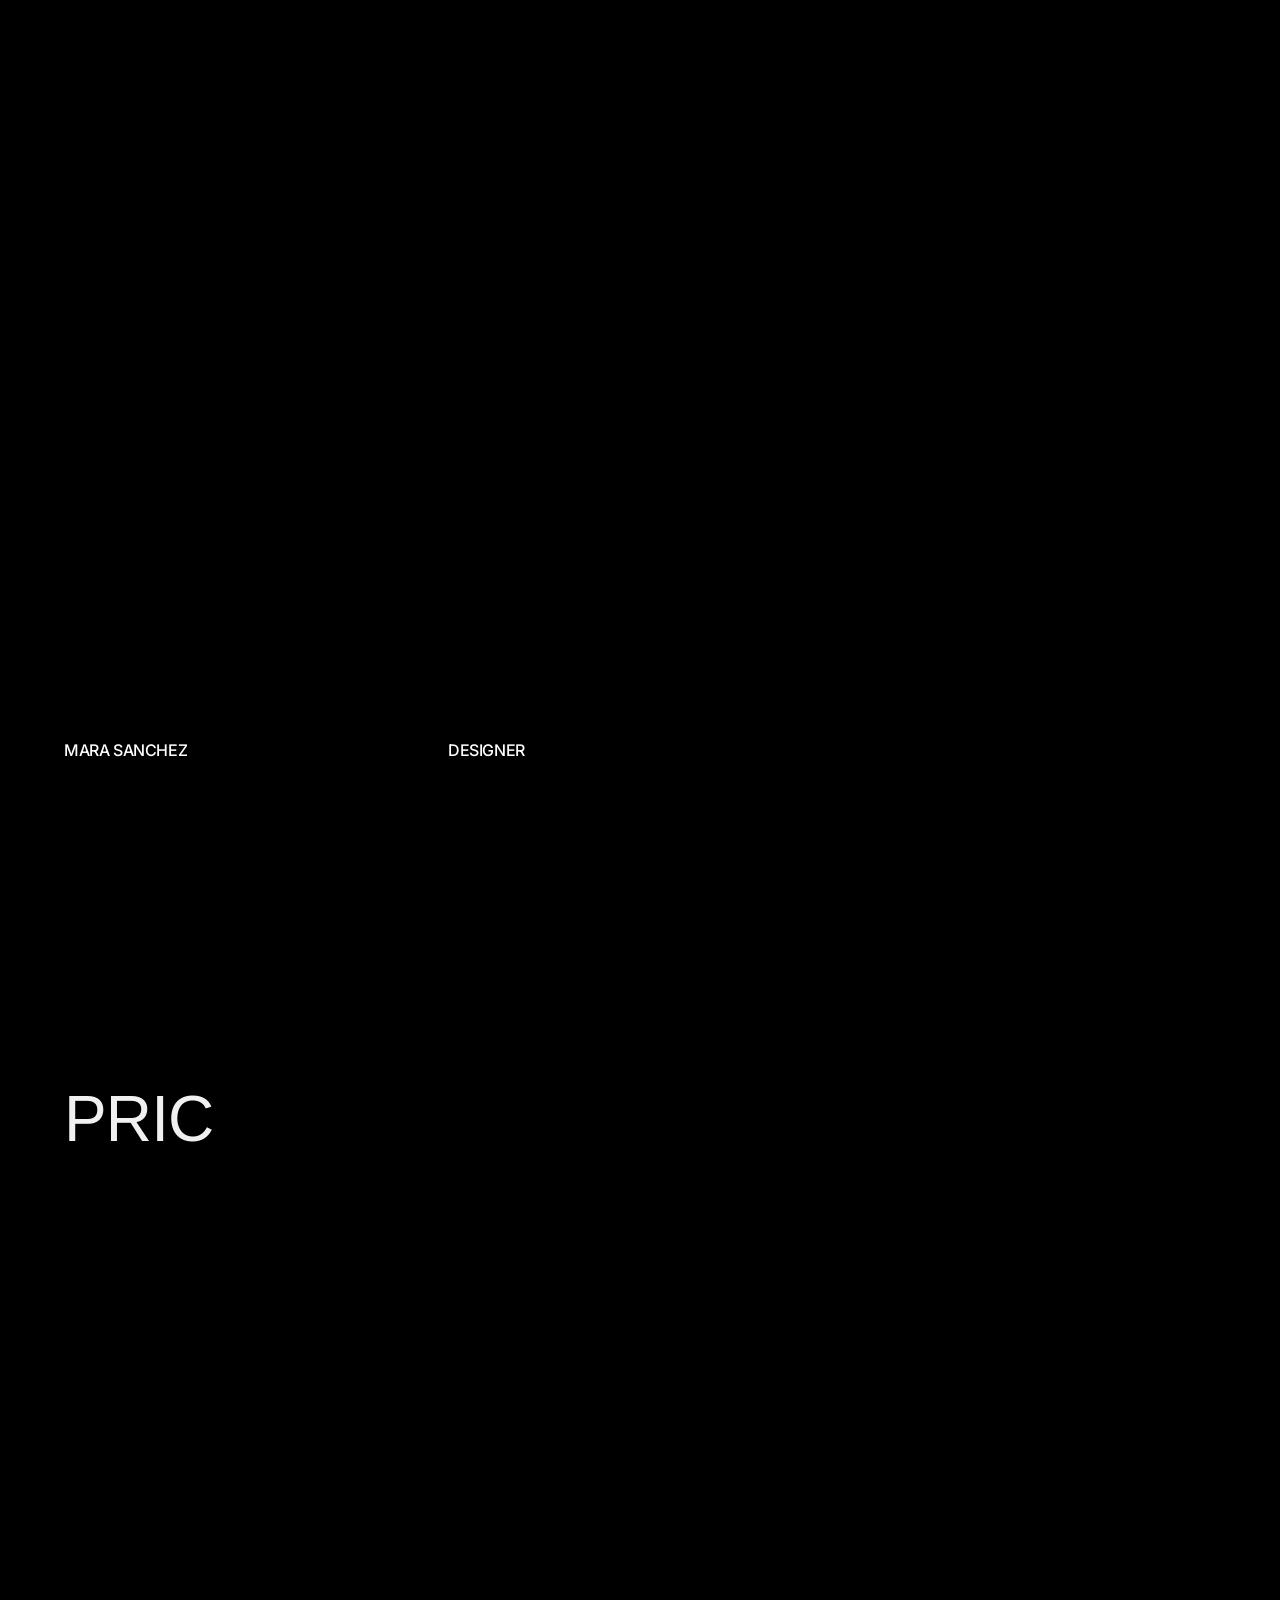
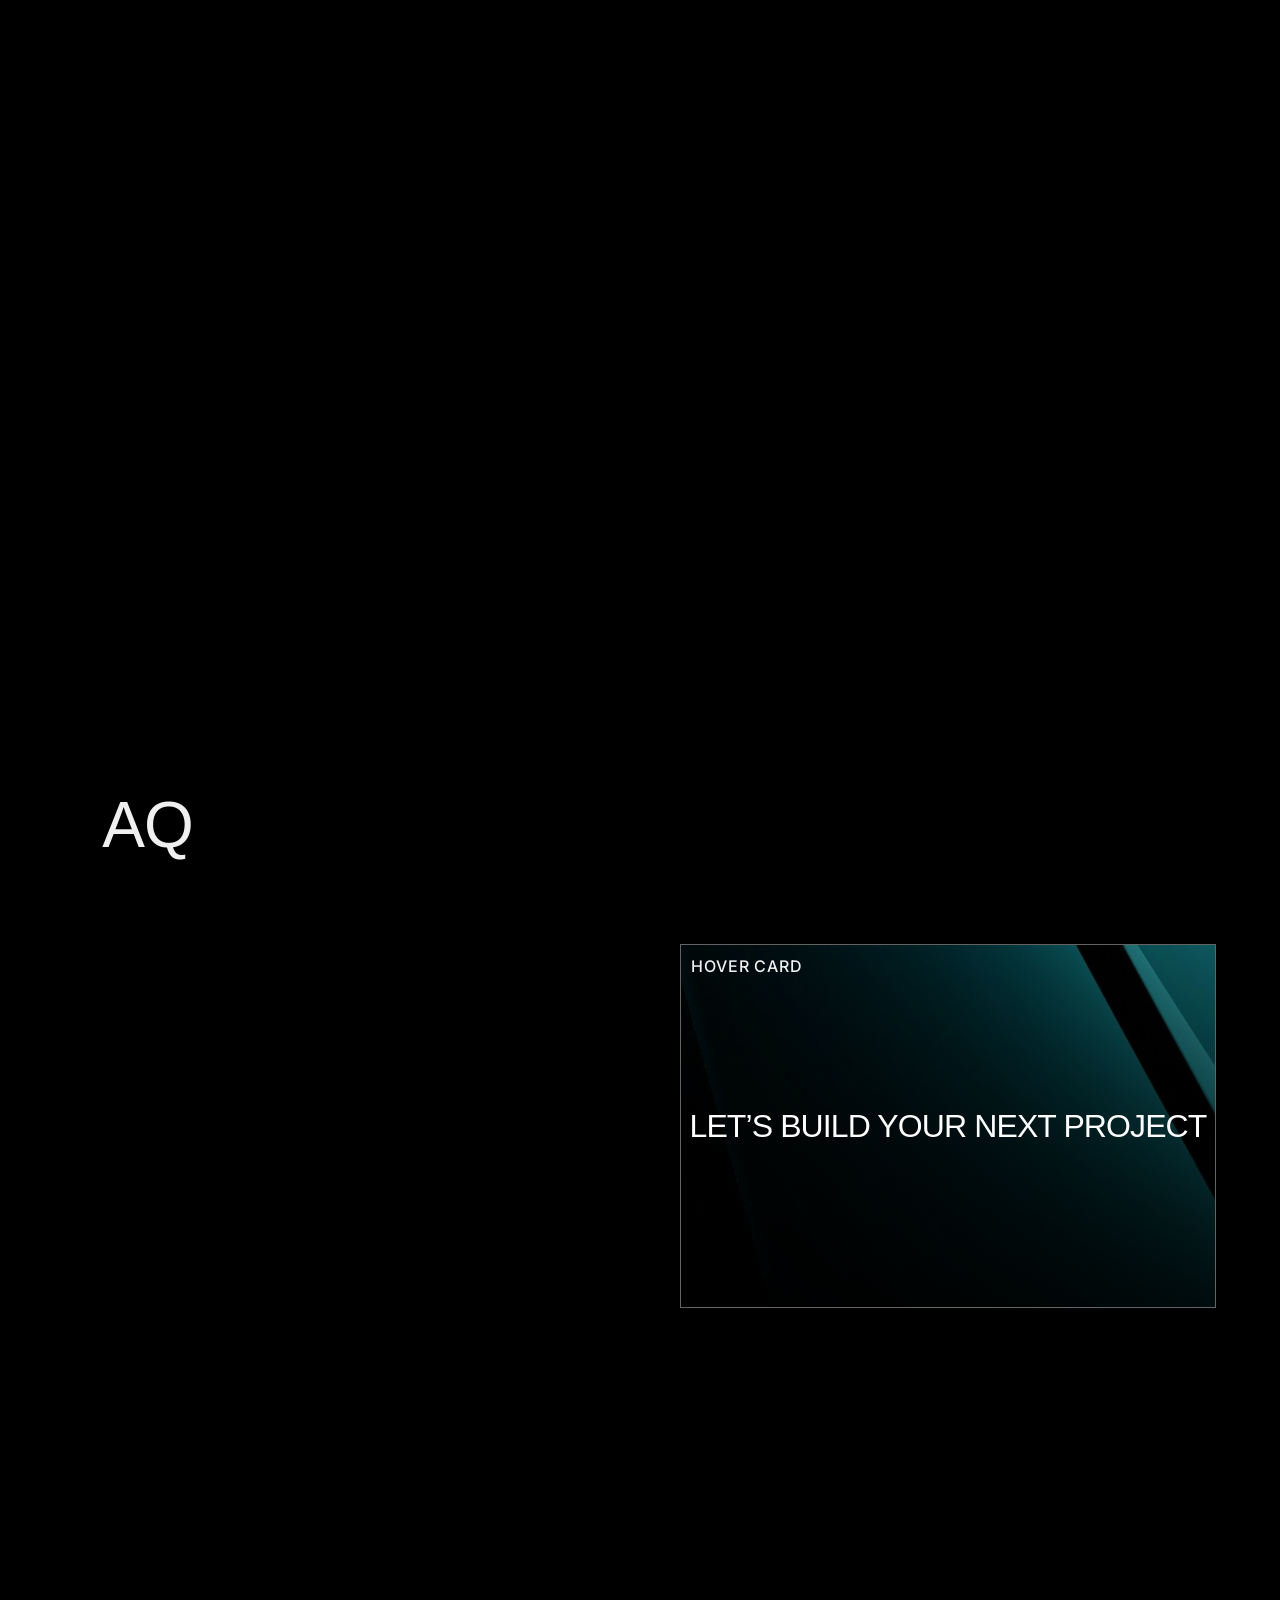
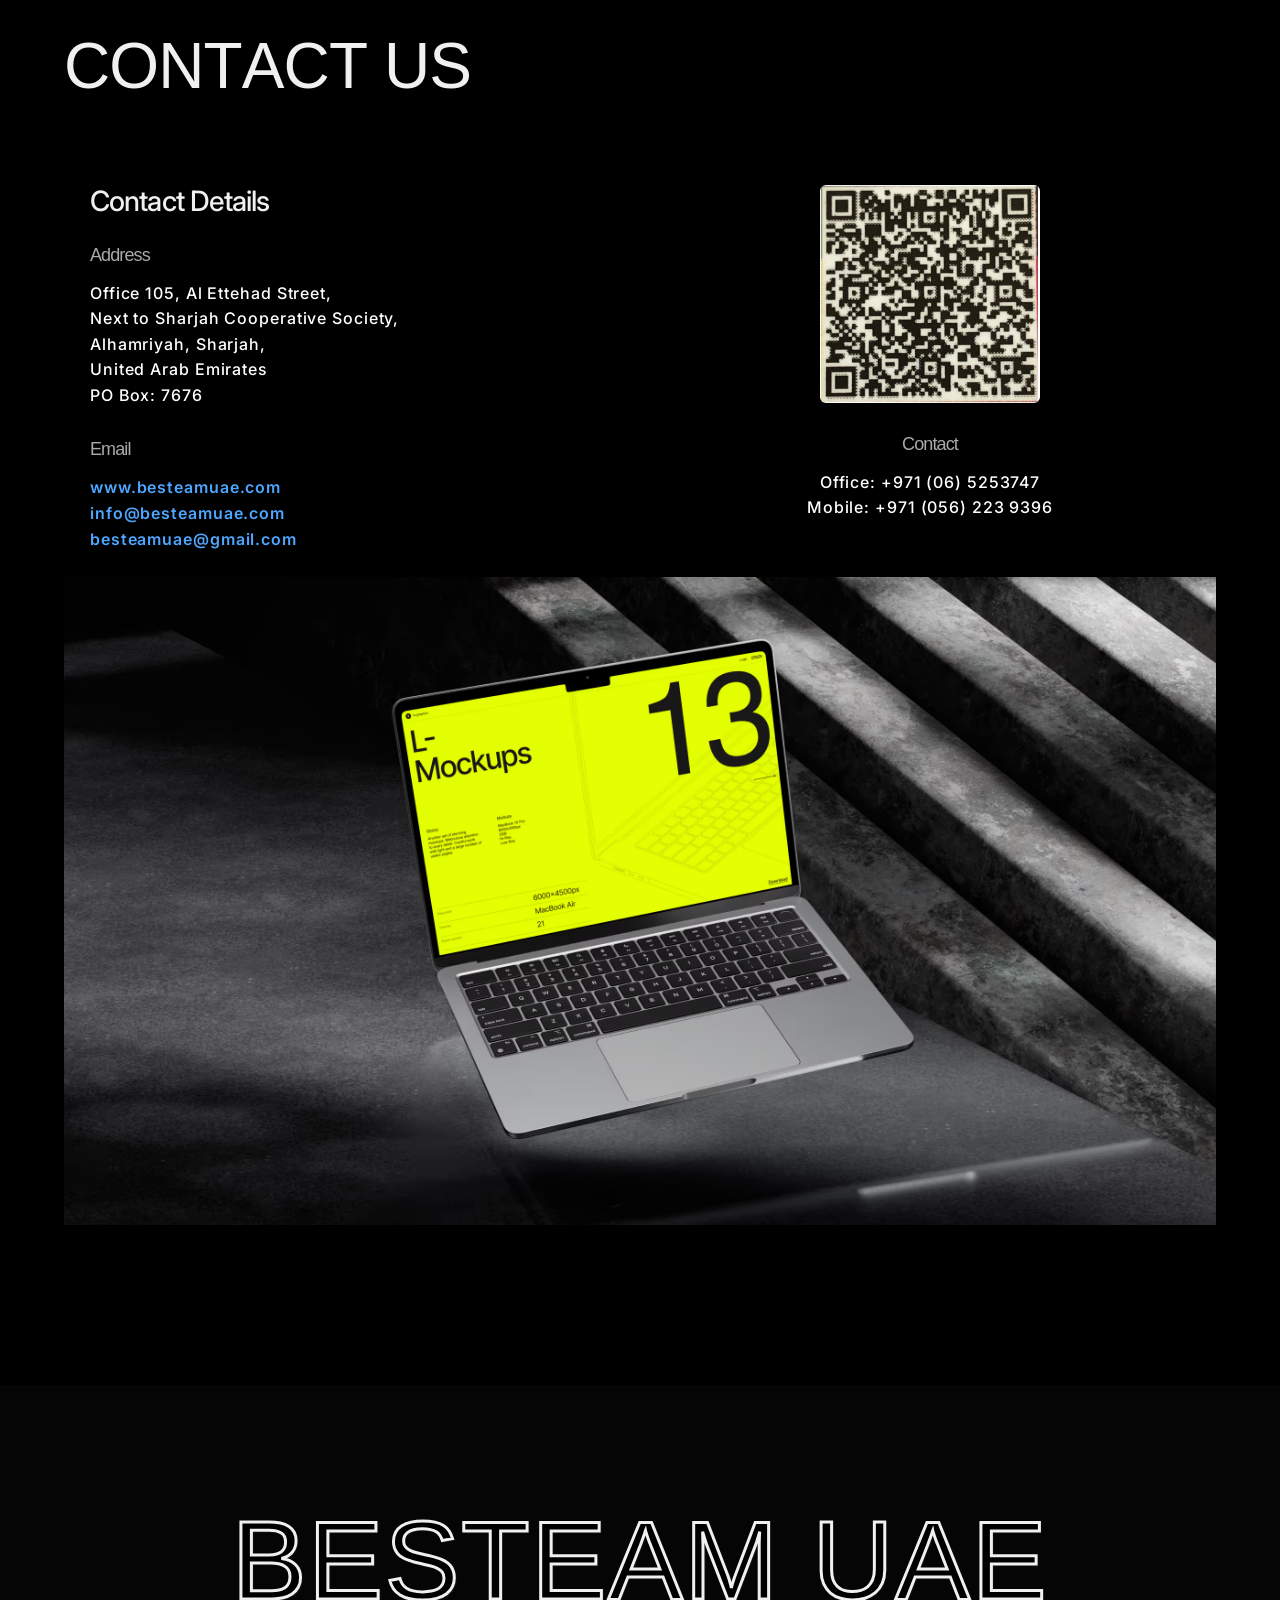
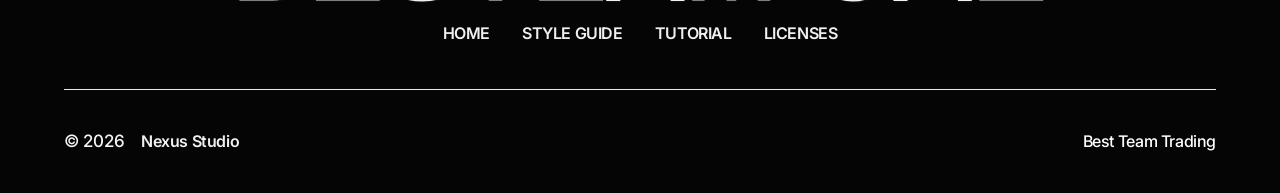
==== commit a9d01d0b: "done" ====
--- a/index.html
+++ b/index.html
@@ -138,7 +138,9 @@
 <link rel="stylesheet" href="css/lenis.css">
 <!-- <link rel="stylesheet" href="https://unpkg.com/lenis@1.1.20/dist/lenis.css"> -->
 <style>.w-webflow-badge{display:none!important;visibility:hidden!important;opacity:0!important;pointer-events:none!important;height:0!important;width:0!important;}</style></head><body class="body"><div class="page-wrap"><div data-animation="default" data-collapse="medium" data-duration="400" data-easing="ease" data-easing2="ease" role="banner" class="navbar w-nav"><div class="container-40 w-container"><div class="nav-wrap"><div class="logo-wrap-2"><a href="index.html" aria-current="page" class="logo w-nav-brand w--current"><div class="logotext w-embed">
-  <svg width="42" height="42" viewBox="0 0 42 42" fill="none" src="/images/icon.jpg"> 
+  <!-- <svg width="42" height="42" viewBox="0 0 42 42" fill="none" src="/images/icon.jpg">  -->
+
+    <img src="images/icon.jpg" width="2" height="2" alt="icon" class="top-left-icon">
   
     <!-- <img src="/images/icon.jpg" width="42" height="42" alt="icon"> -->
     <!-- <img loading="lazy"
--- a/css/style.css
+++ b/css/style.css
@@ -8889,4 +8889,14 @@
 
 .herotext {
   font-size: 112px;
+}
+
+.top-left-icon {
+  /* position: absolute;   sticks to screen */
+  top: 35px;
+  left: 45px;
+  width: 54px;       /* make it small */
+  height: 54px;
+  object-fit: contain;
+  z-index: 9999;     /* stays above everything */
 }
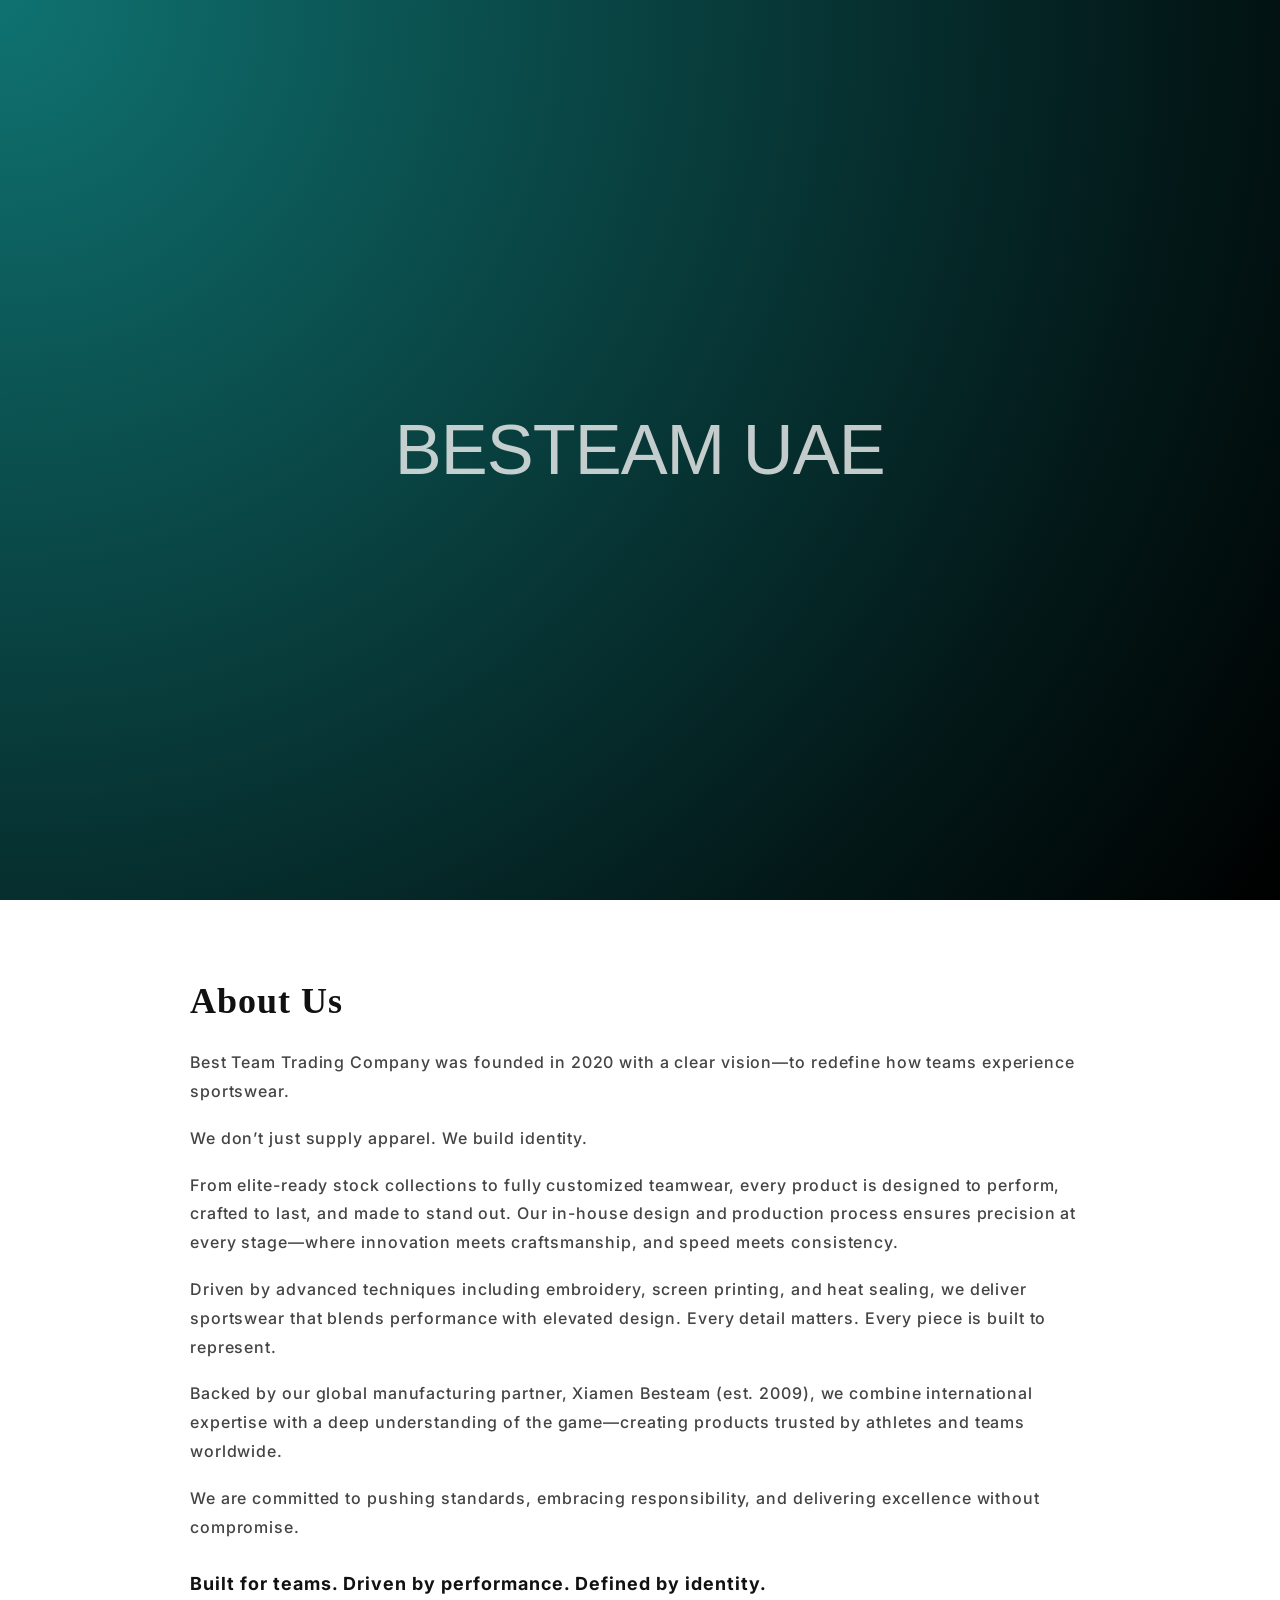
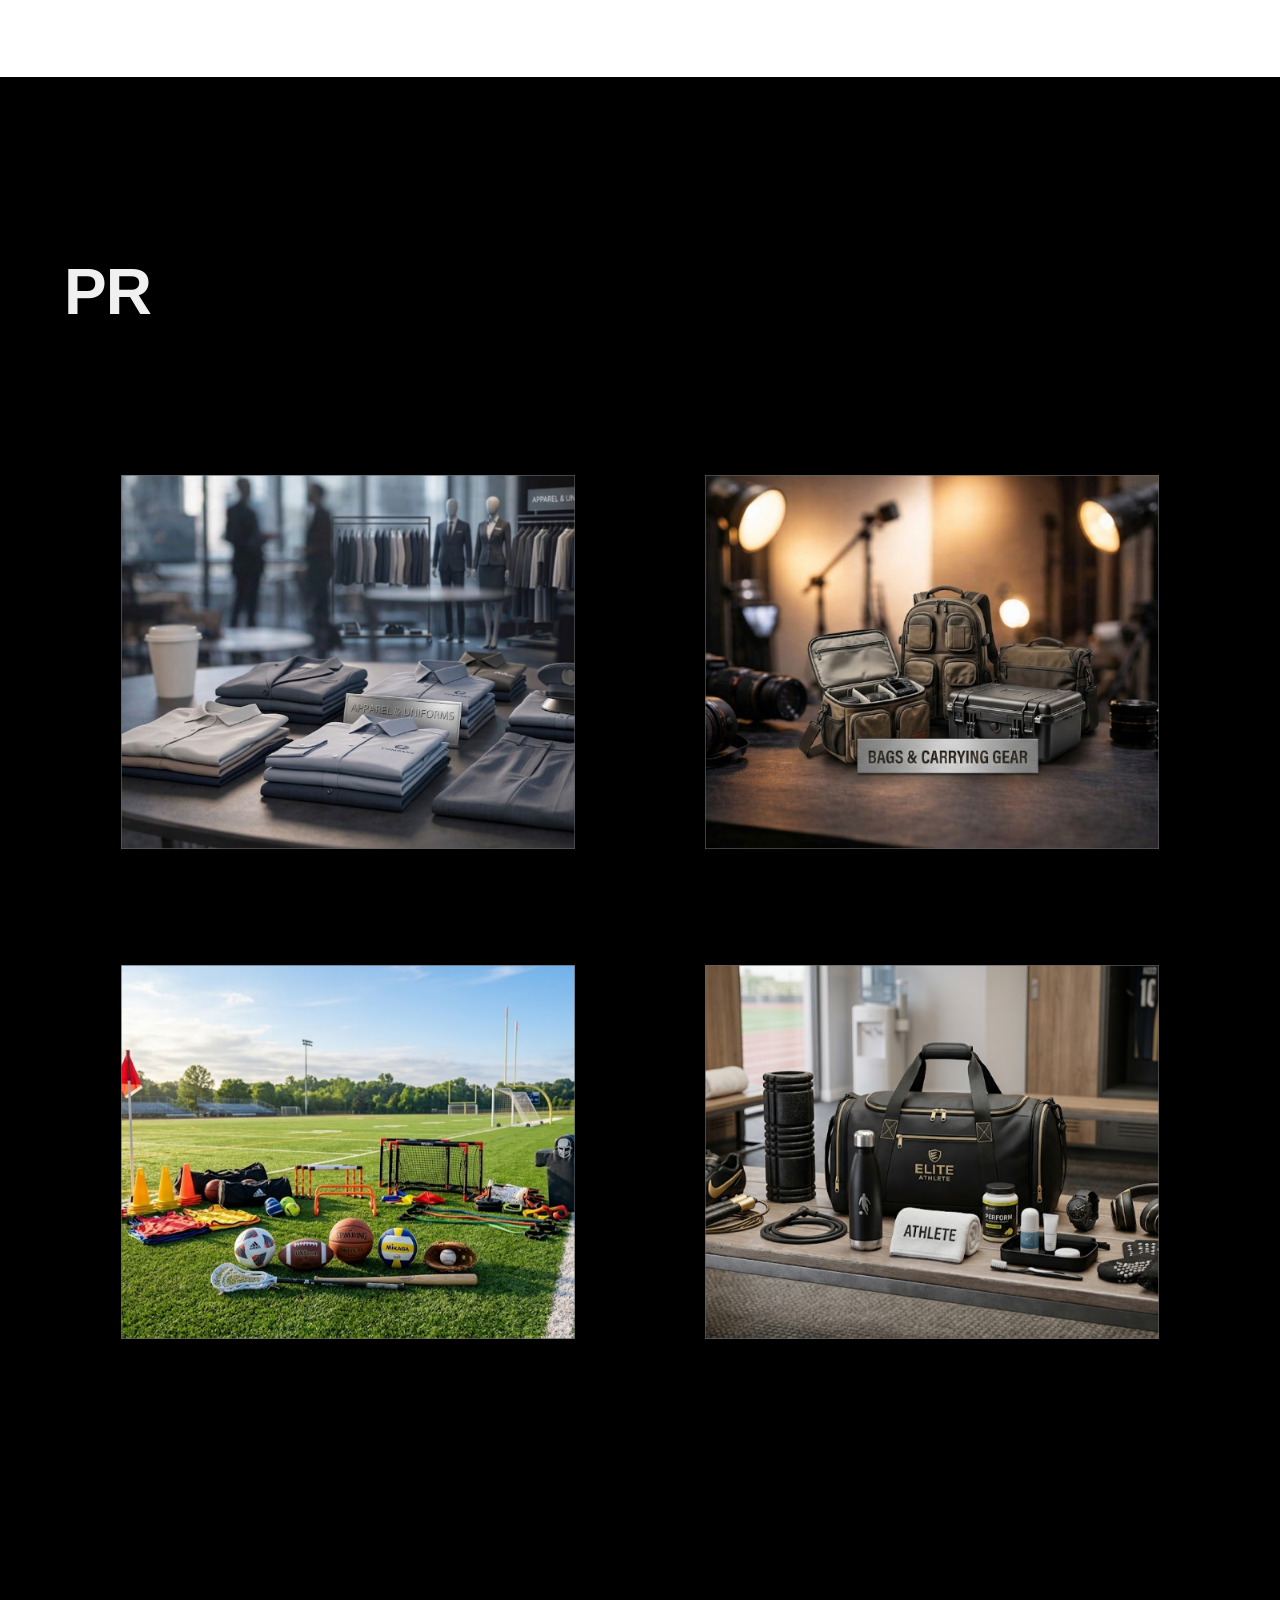
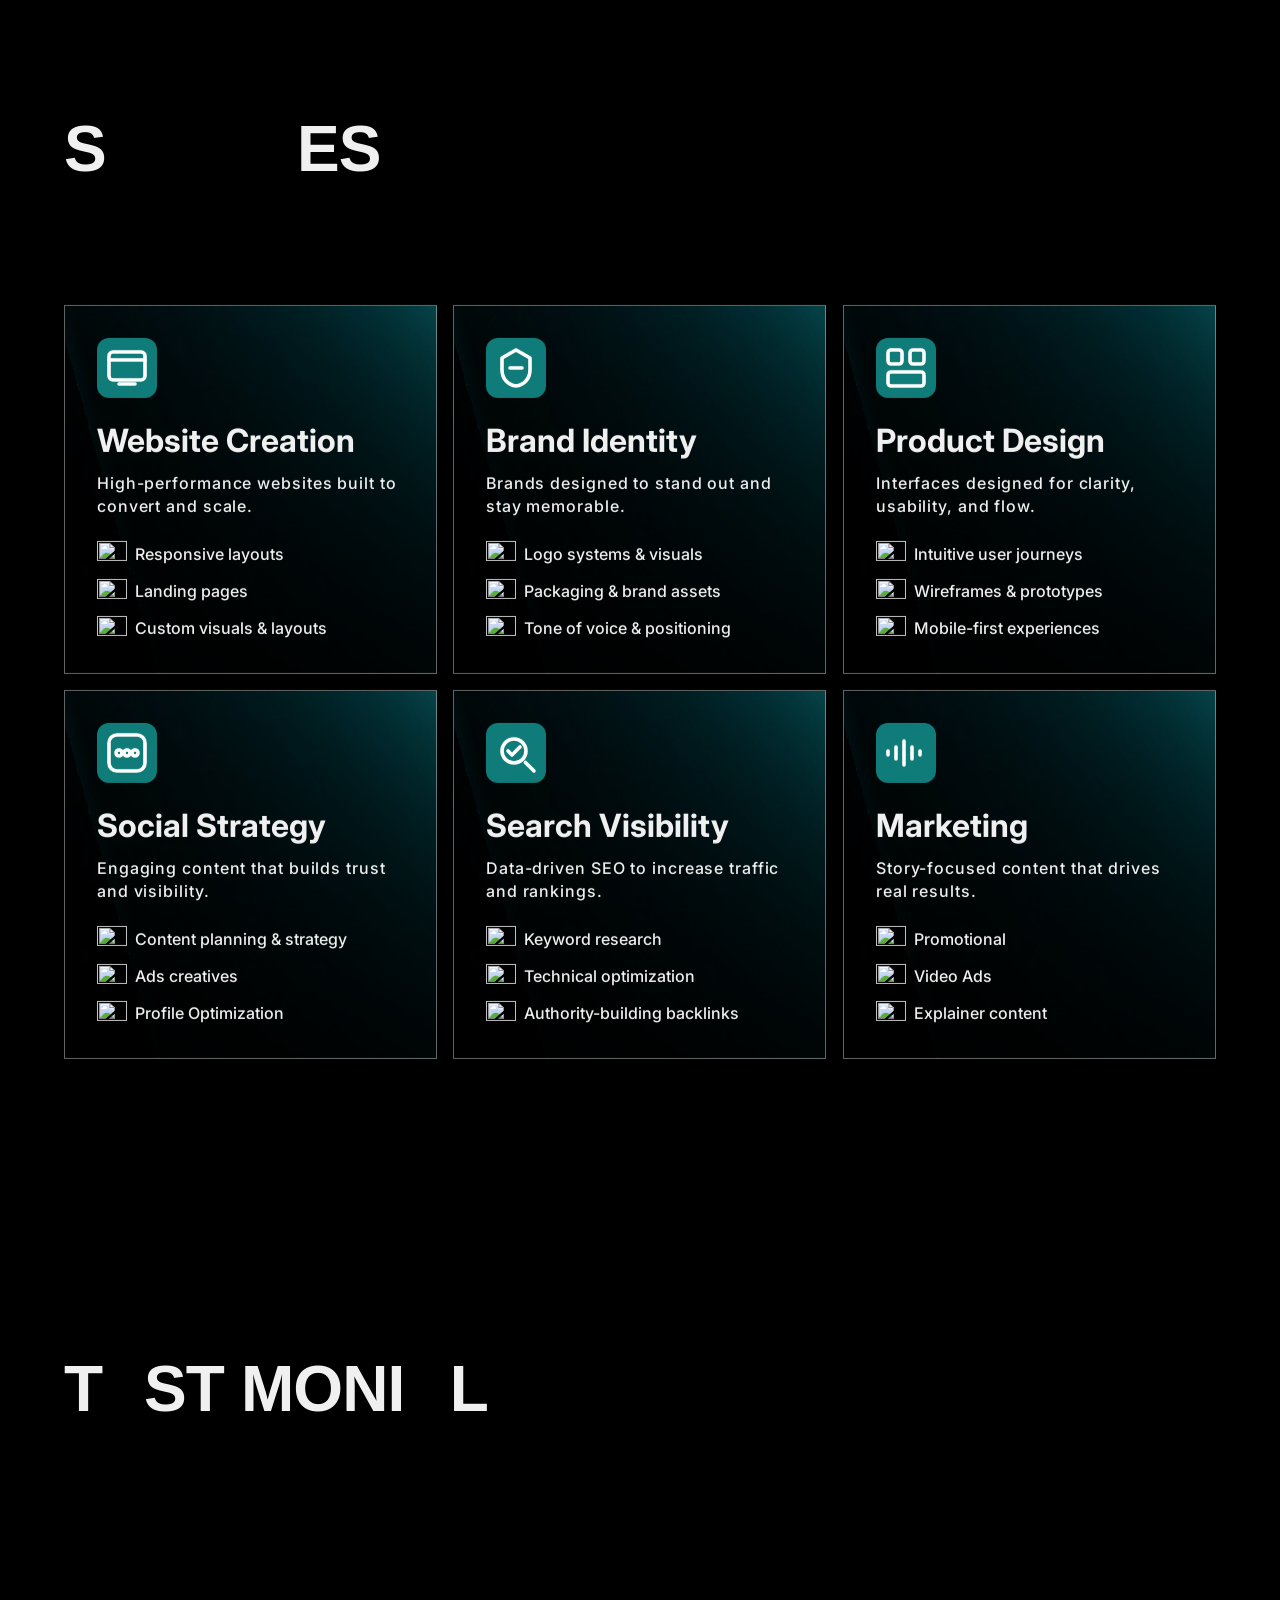
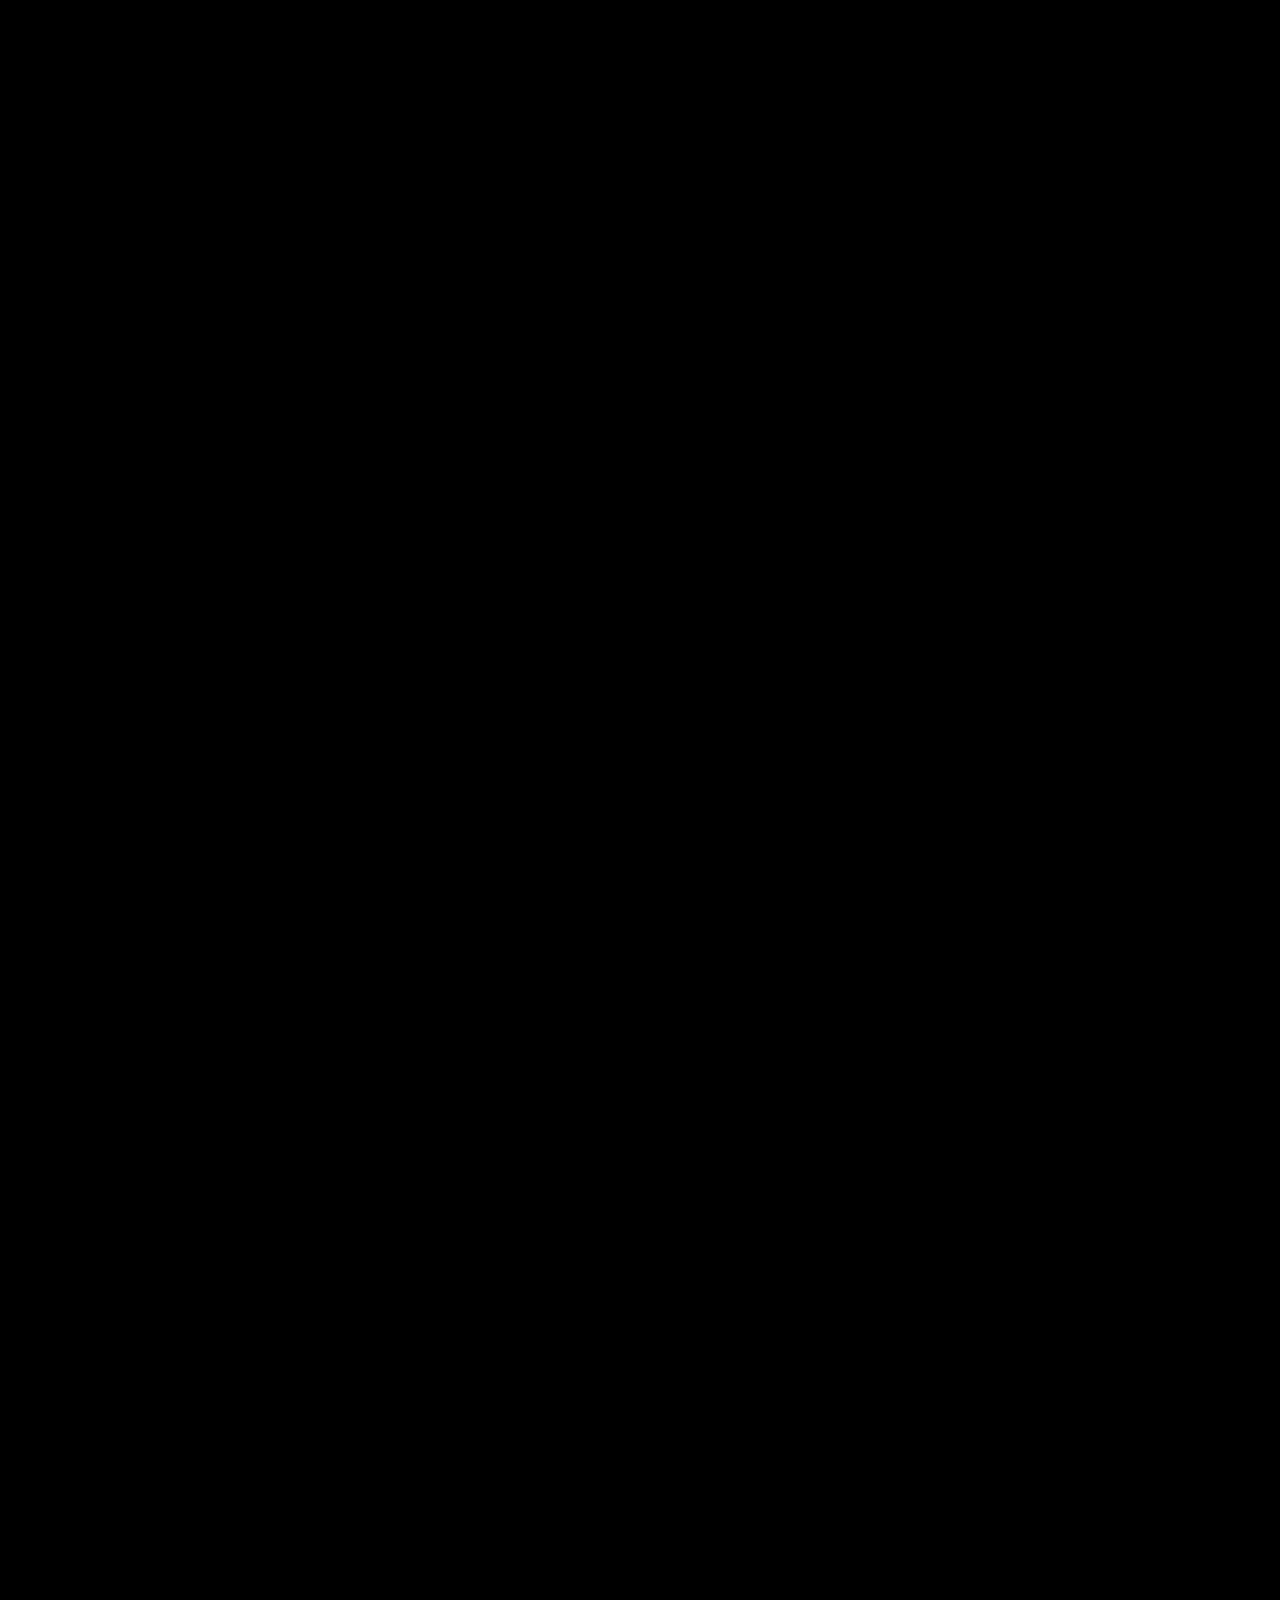
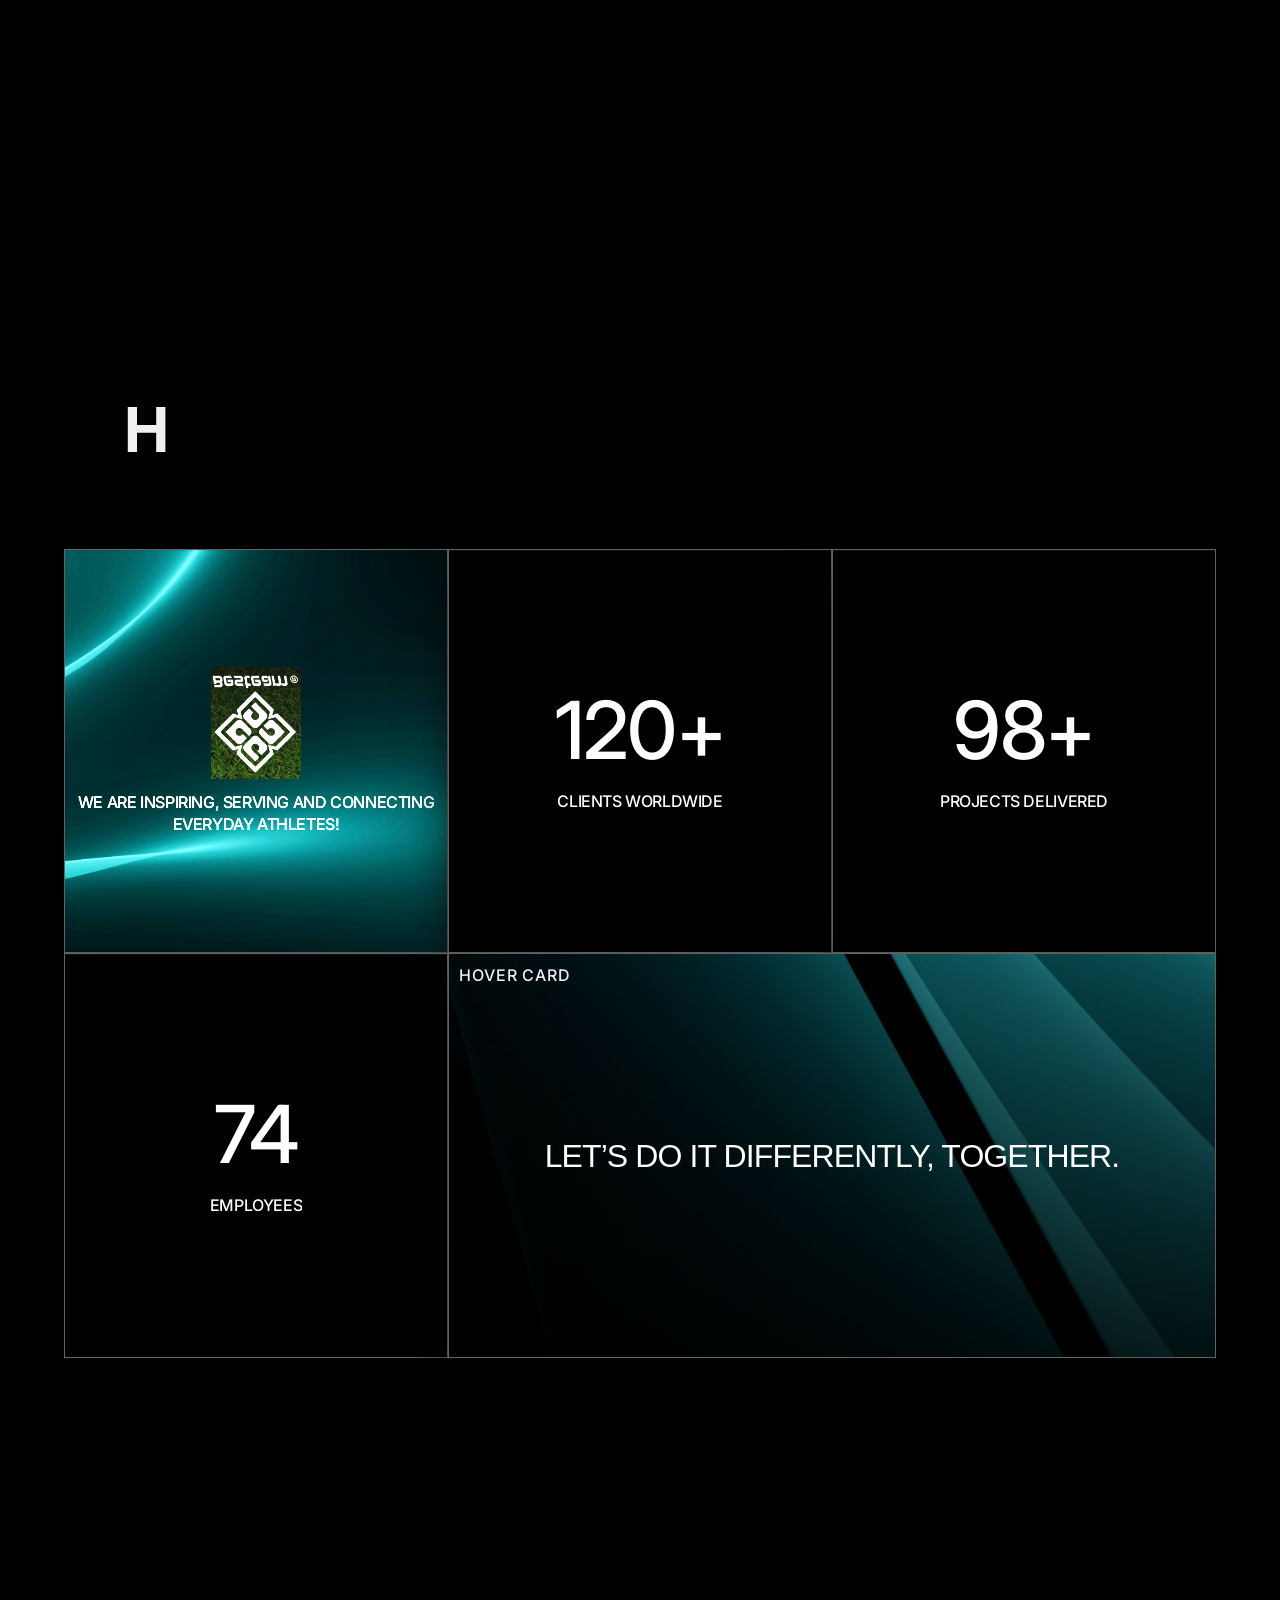
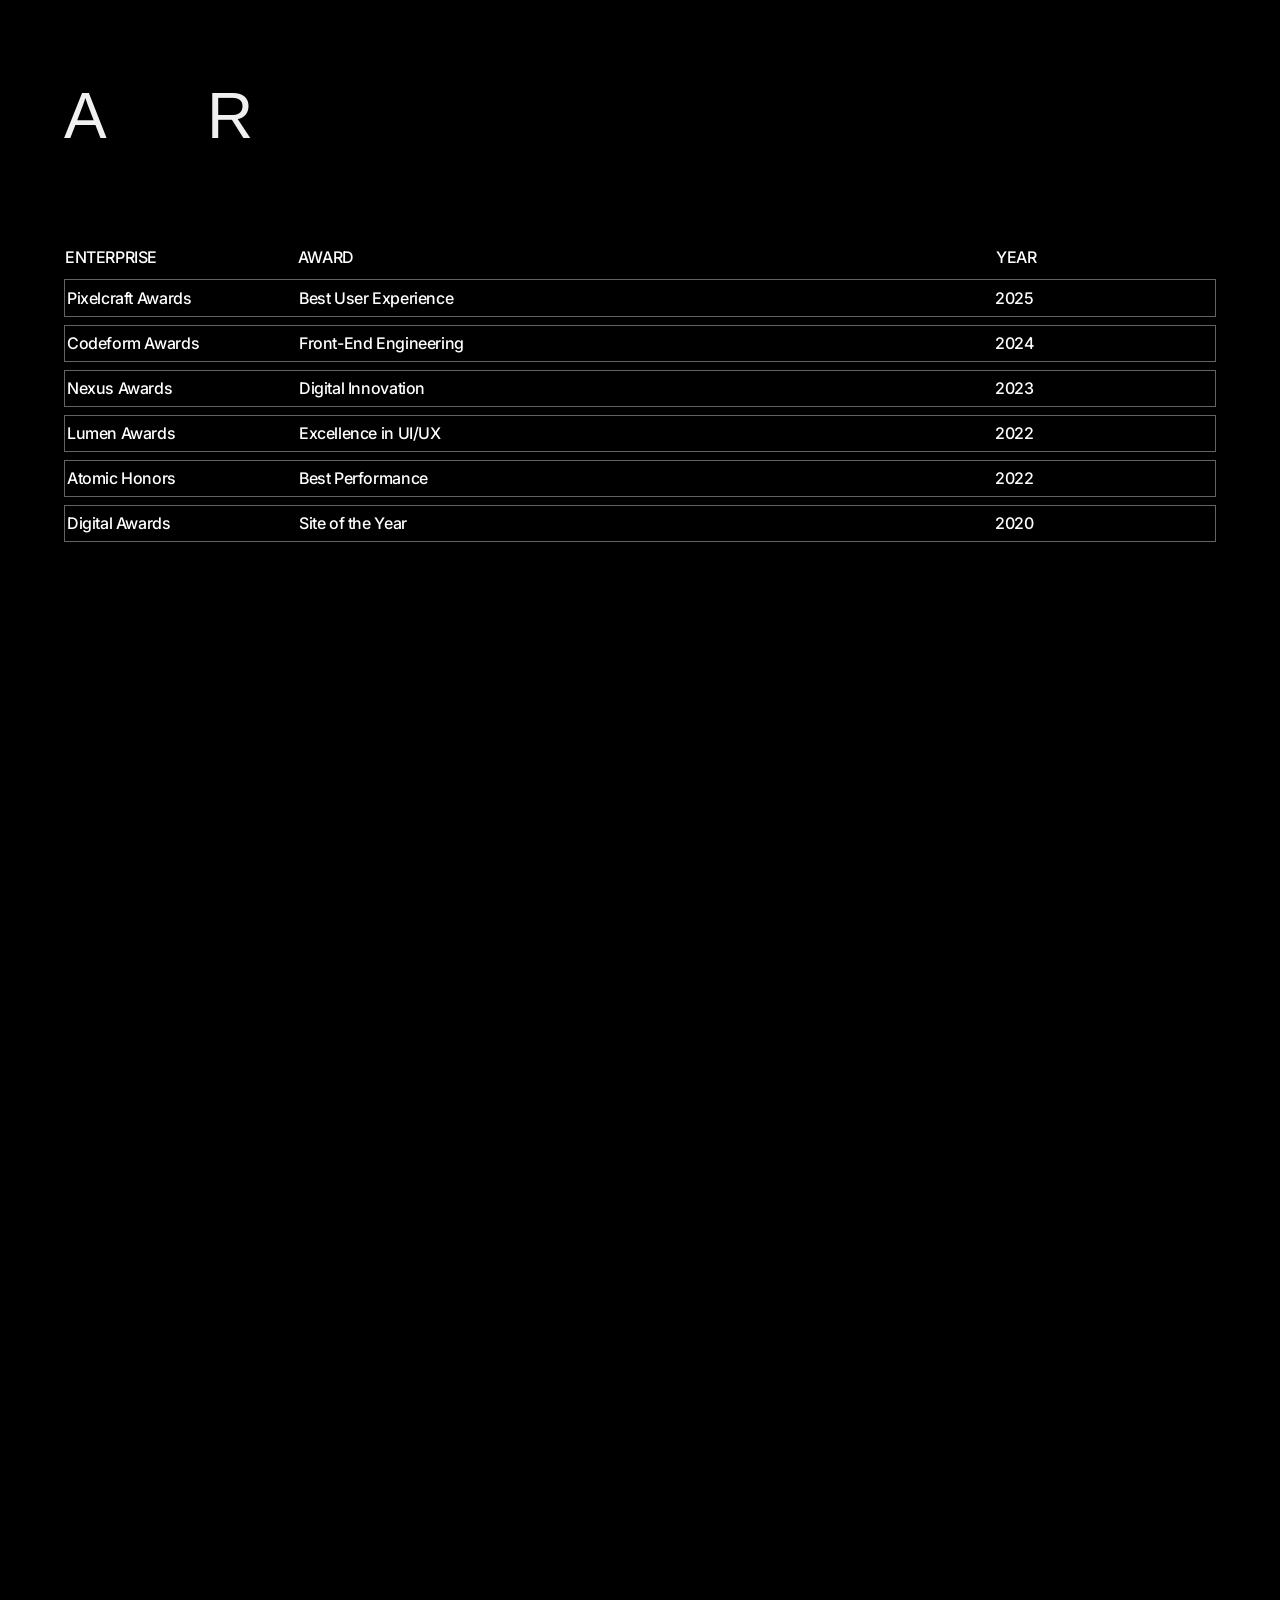
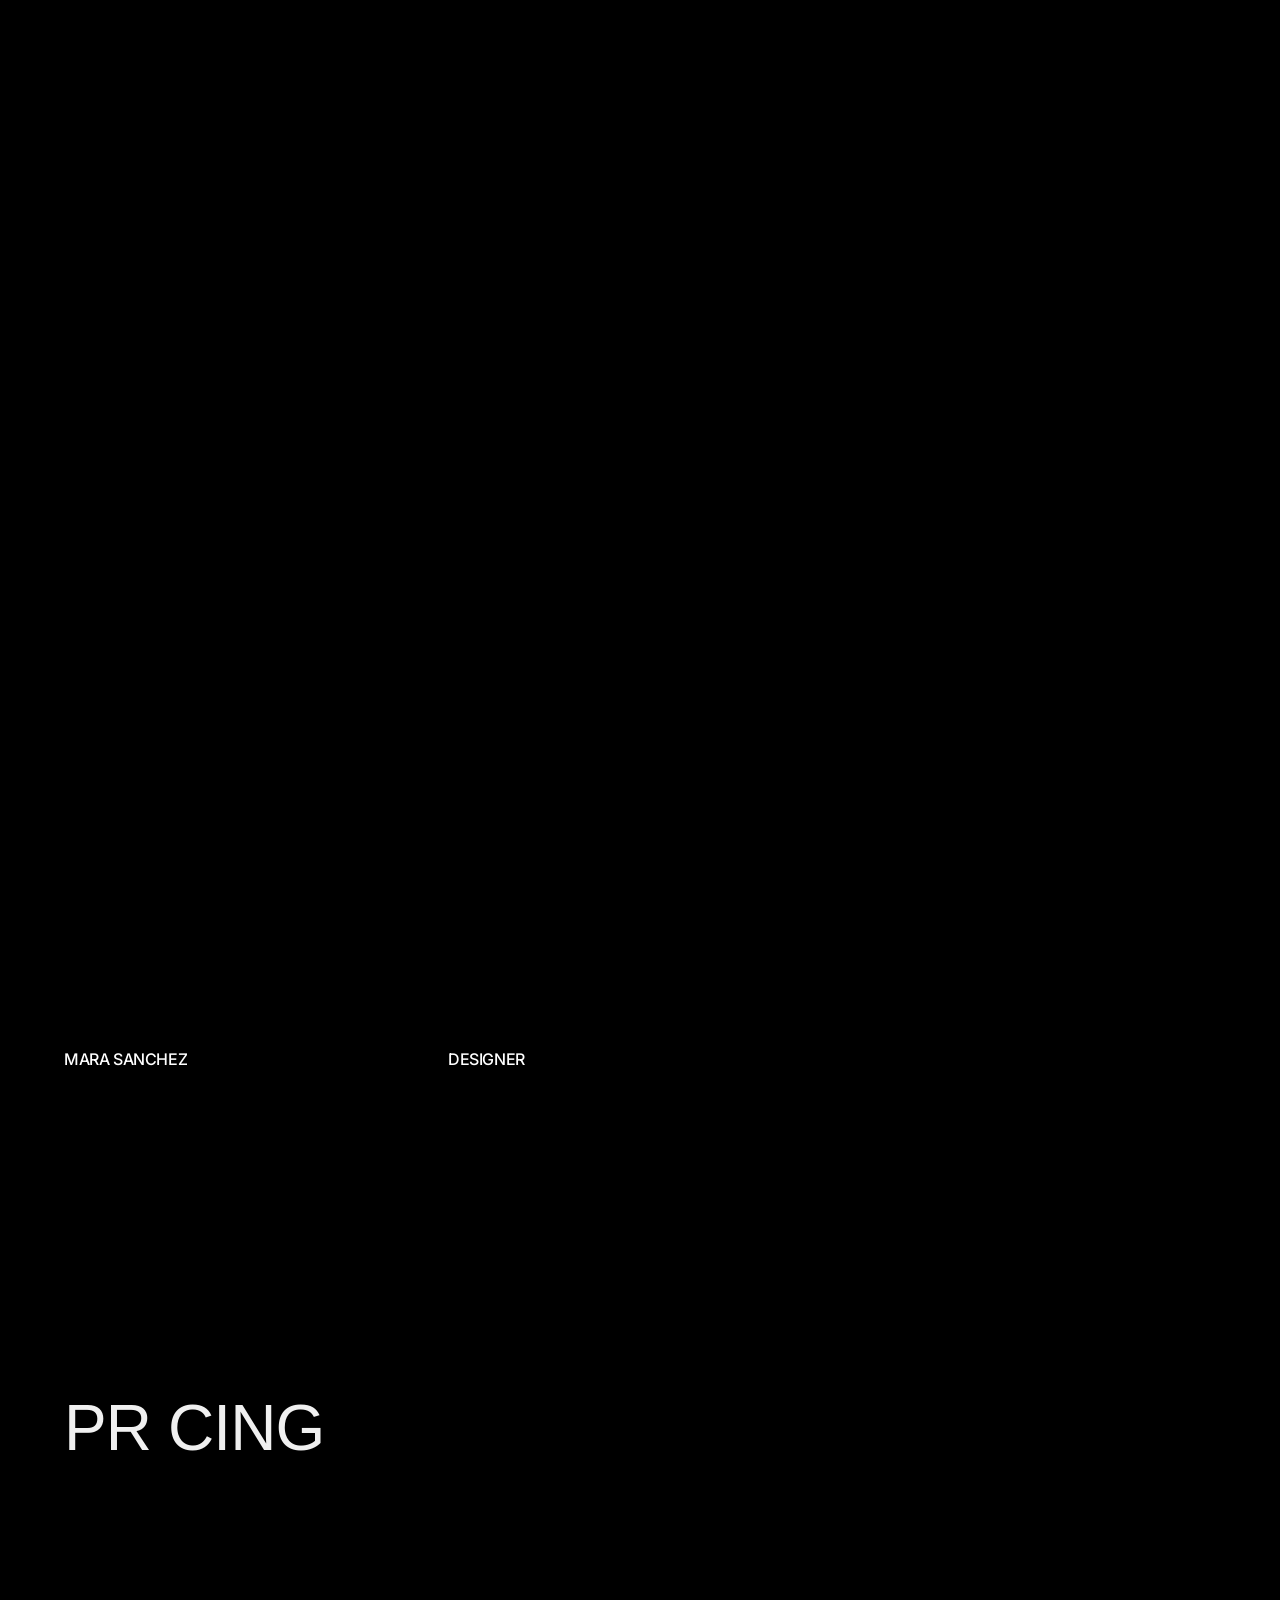
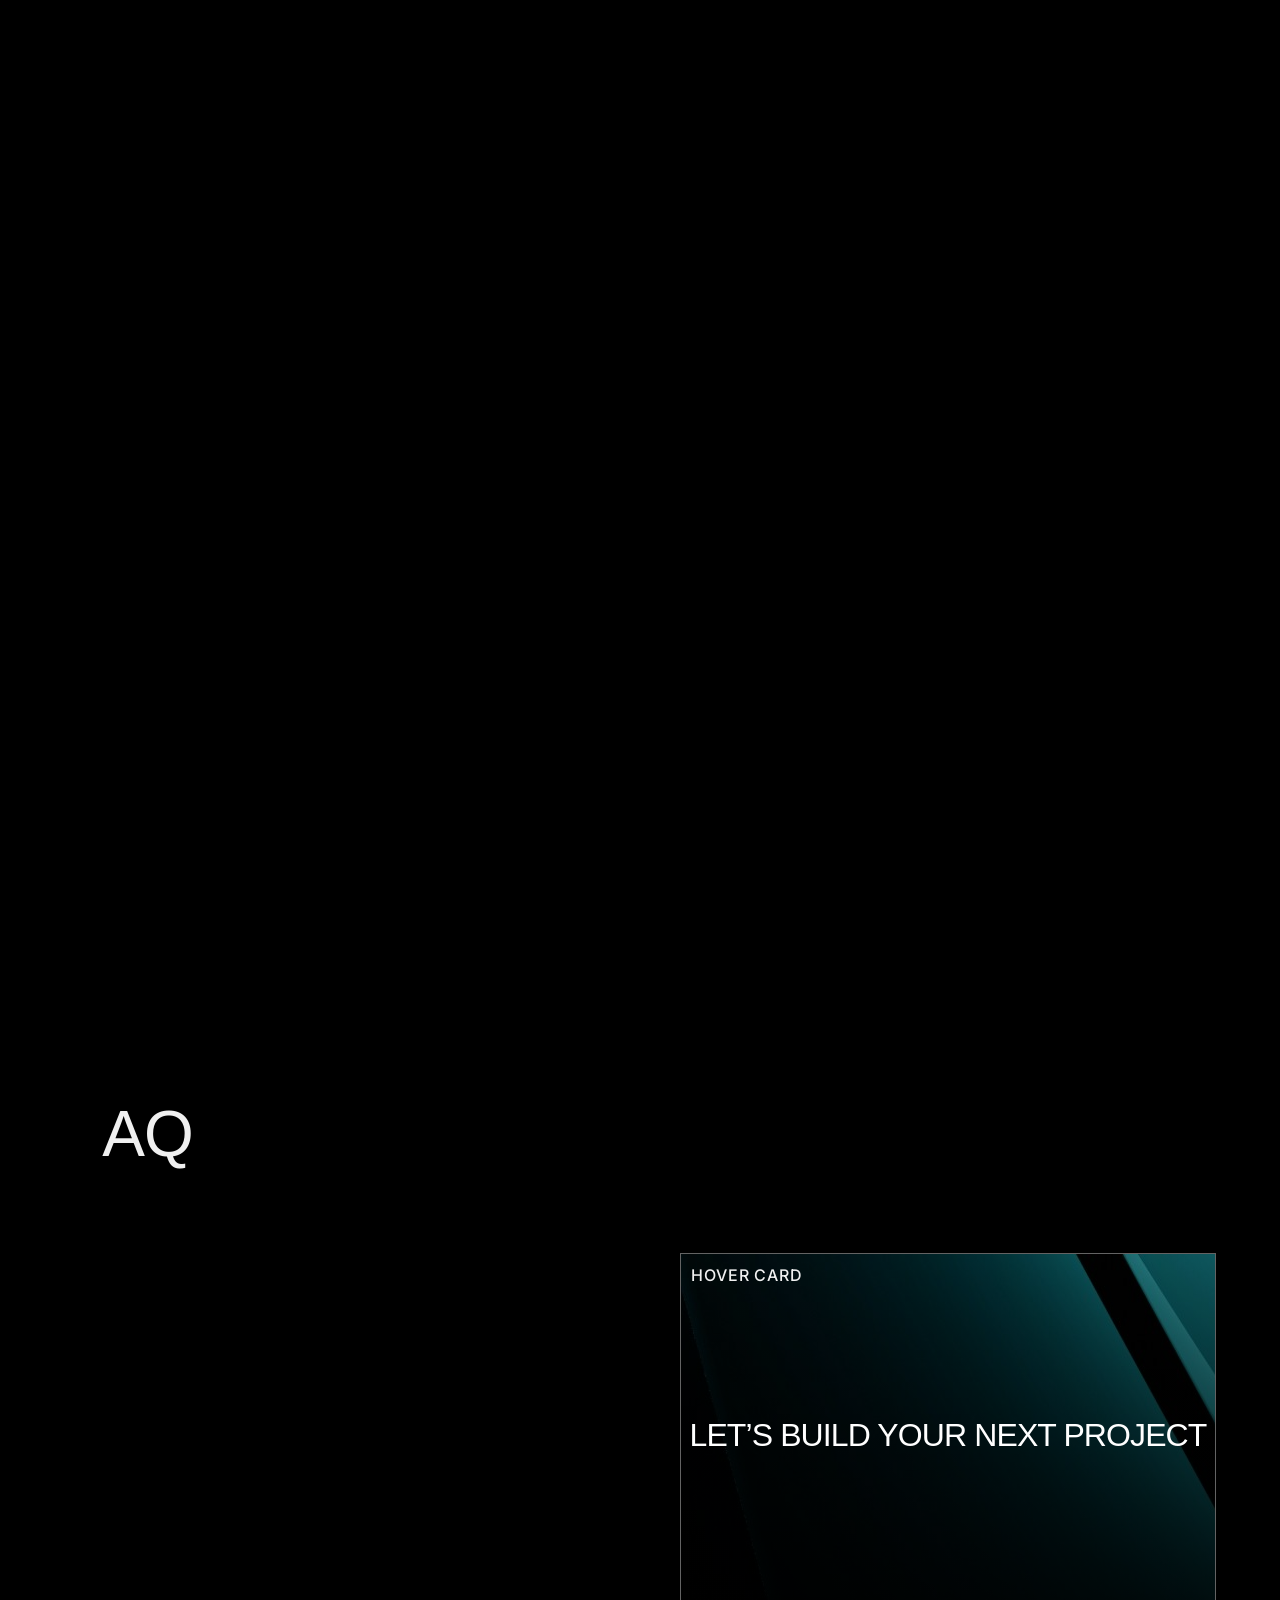
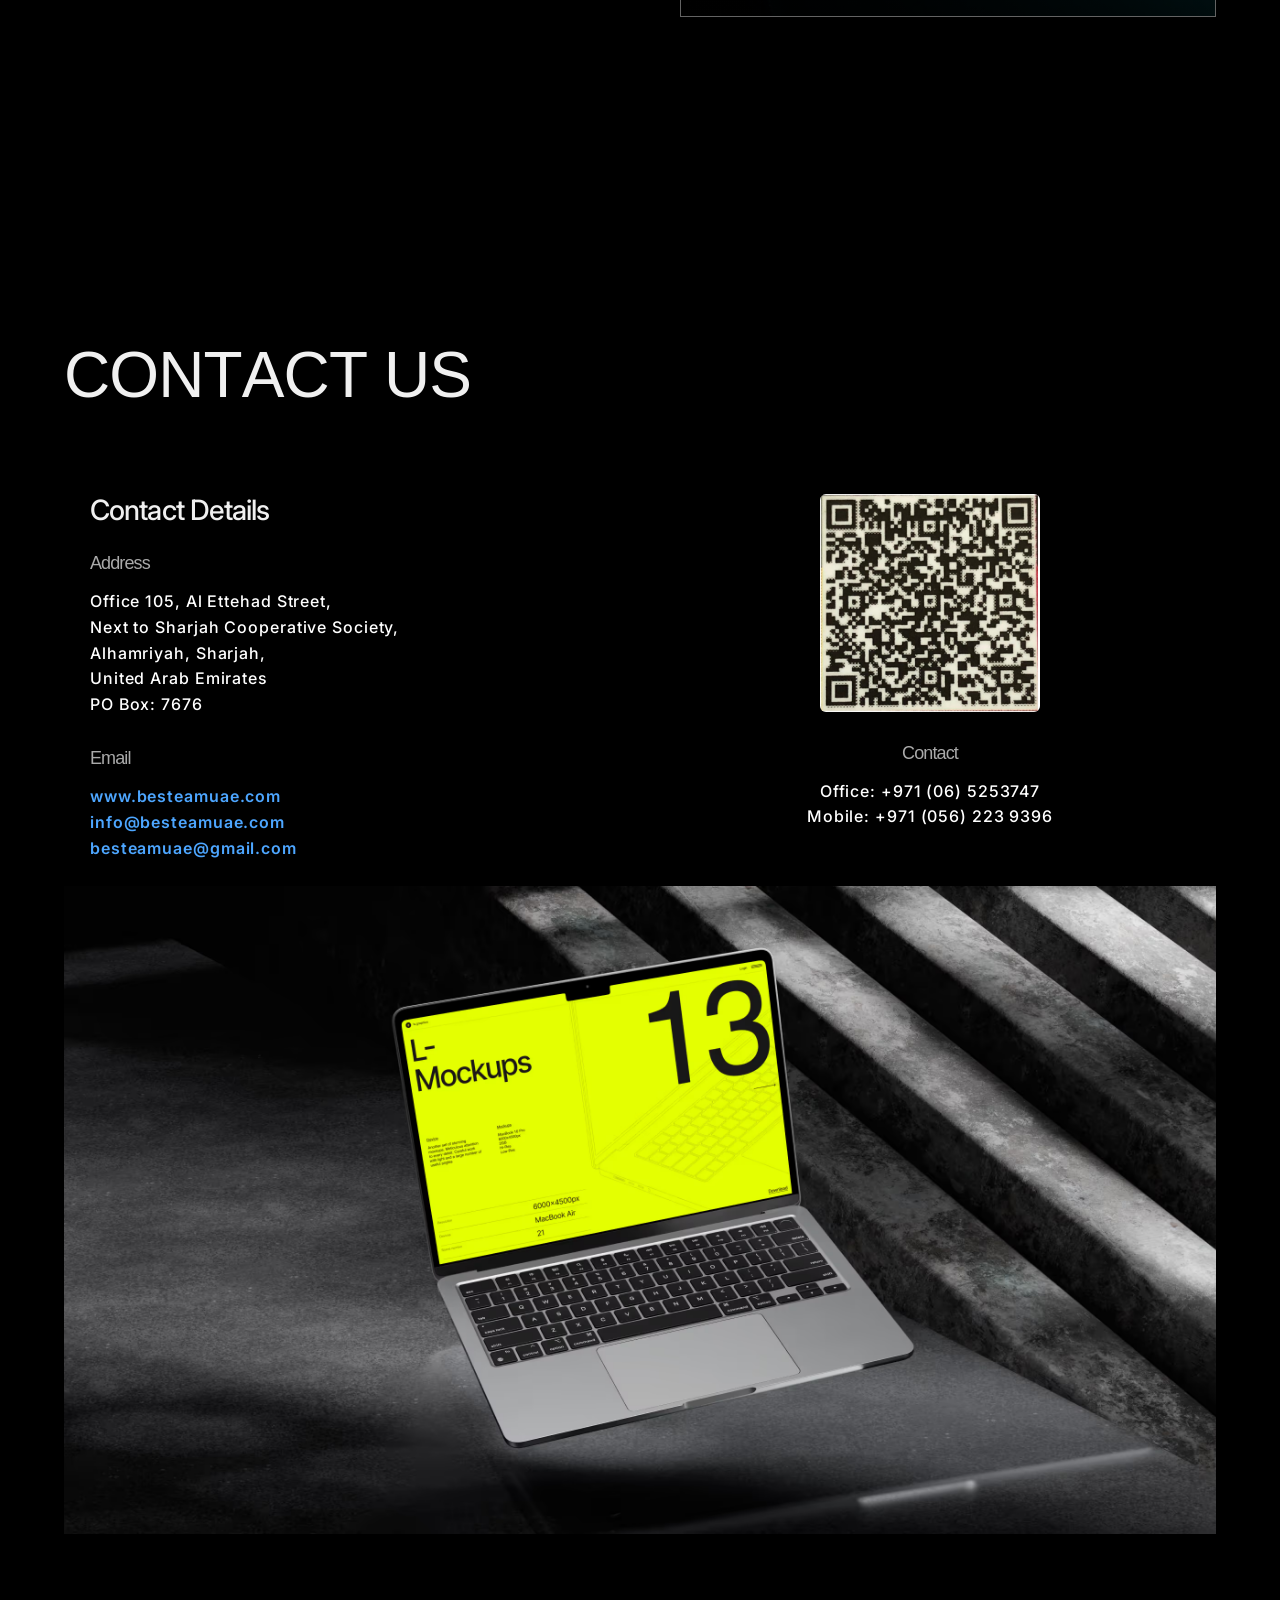
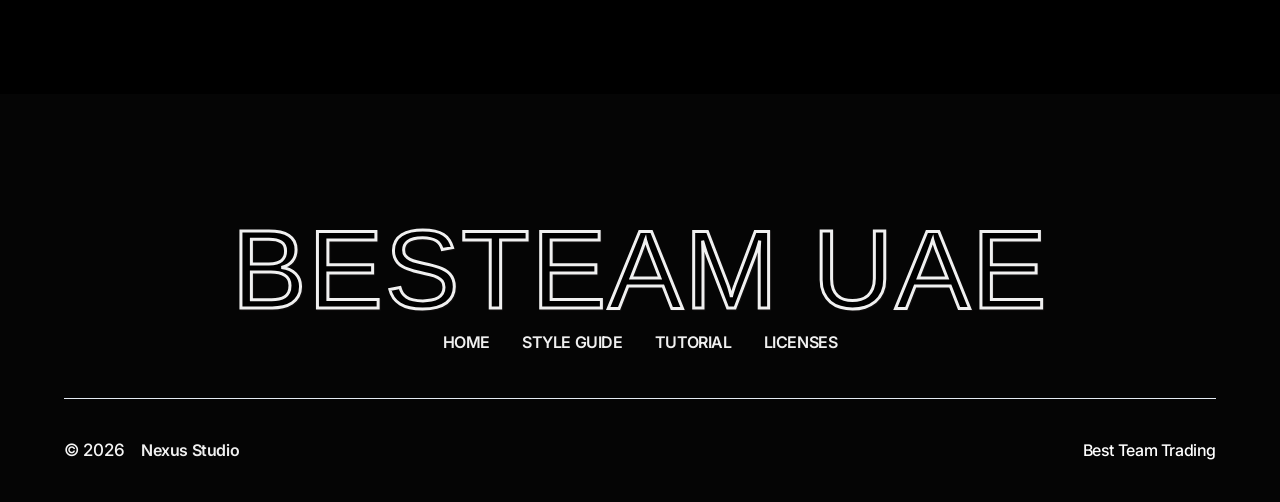
==== commit 0d9e1e35: "done" ====
--- a/index.html
+++ b/index.html
@@ -140,7 +140,7 @@
 <style>.w-webflow-badge{display:none!important;visibility:hidden!important;opacity:0!important;pointer-events:none!important;height:0!important;width:0!important;}</style></head><body class="body"><div class="page-wrap"><div data-animation="default" data-collapse="medium" data-duration="400" data-easing="ease" data-easing2="ease" role="banner" class="navbar w-nav"><div class="container-40 w-container"><div class="nav-wrap"><div class="logo-wrap-2"><a href="index.html" aria-current="page" class="logo w-nav-brand w--current"><div class="logotext w-embed">
   <!-- <svg width="42" height="42" viewBox="0 0 42 42" fill="none" src="/images/icon.jpg">  -->
 
-    <img src="images/icon.jpg" width="2" height="2" alt="icon" class="top-left-icon">
+    <img src="images/icon.jpg" alt="icon" class="top-left-icon">
   
     <!-- <img src="/images/icon.jpg" width="42" height="42" alt="icon"> -->
     <!-- <img loading="lazy"
@@ -151,7 +151,7 @@
     class="icon"/> -->
     <path d="M21 5L37 37H30L21 19L12 37H5L21 5Z" fill="currentColor"/>
   <path d="M21 24L26 33H16L21 24Z" fill="currentColor"/>
-</svg></div></a></div><nav role="navigation" class="nav-menu w-nav-menu"><a href="index.html" aria-current="page" class="nav-link w-nav-link w--current">HOME</a><a href="index.html#About" class="nav-link w-nav-link">ABOUT</a><a href="index.html#Projects" class="nav-link w-nav-link">PROJECTS</a><a href="index.html#Services" class="nav-link w-nav-link">SERVICES</a><a href="index.html#Contact" class="nav-link w-nav-link">CONTACT</a></nav><div class="menu-button w-nav-button"><div class="textsmall">Menu</div></div></div></div></div><div class="hero"><div class="generalcontainersite"><section class="herosite"><div class="w-layout-blockcontainer herowrapper w-container"><div class="blurelipse"></div><div class="herotextcontainer"><div class="texthero-2"><div class="creditsregister"><div class="textsmall-2 whitetext letterspacing4px">To Be The Best</div></div></div><div class="herotitle"><h3 class="heading1">BESTEAM UAE</h3></div><div class="home-heading"><div class="max-description is-33rem"><div class="textsecondary">We are Inspiring, serving and connecting everyday athletes.<br/></div></div></div><div class="ctahero"><a href="index.html#Contact" class="button-10 w-inline-block"><div>Get Started</div></a></div><div class="w-layout-blockcontainer main-container-2 w-container"><div class="textsmall-2 capital whitetext" style="color: black;">Trusted By</div><div class="marquee-2"><div data-w-id="e206eaf5-f4fe-9da5-aa53-0384954742cc" style="-webkit-transform:translate3d(-50%, 0, 0) scale3d(1, 1, 1) rotateX(0) rotateY(0) rotateZ(0) skew(0, 0);-moz-transform:translate3d(-50%, 0, 0) scale3d(1, 1, 1) rotateX(0) rotateY(0) rotateZ(0) skew(0, 0);-ms-transform:translate3d(-50%, 0, 0) scale3d(1, 1, 1) rotateX(0) rotateY(0) rotateZ(0) skew(0, 0);transform:translate3d(-50%, 0, 0) scale3d(1, 1, 1) rotateX(0) rotateY(0) rotateZ(0) skew(0, 0)" class="marqueelogos-2"><div class="logomarqueeindividual"><div class="logoentities w-embed"><!-- LOGO 2 — VELIX -->
+</svg></div></a></div><nav role="navigation" class="nav-menu w-nav-menu"><a href="index.html" aria-current="page" class="nav-link w-nav-link w--current">HOME</a><a href="index.html#About" class="nav-link w-nav-link">ABOUT</a><a href="index.html#Projects" class="nav-link w-nav-link">PRODUCTS</a><a href="index.html#Services" class="nav-link w-nav-link">SERVICES</a><a href="index.html#Contact" class="nav-link w-nav-link">CONTACT</a></nav><div class="menu-button w-nav-button"><div class="textsmall">Menu</div></div></div></div></div><div class="hero"><div class="generalcontainersite"><section class="herosite"><div class="w-layout-blockcontainer herowrapper w-container"><div class="blurelipse"></div><div class="herotextcontainer"><div class="texthero-2"><div class="creditsregister"><div class="textsmall-2 whitetext letterspacing4px">To Be The Best</div></div></div><div class="herotitle"><h3 class="heading1">BESTEAM UAE</h3></div><div class="home-heading"><div class="max-description is-33rem"><div class="textsecondary">We are Inspiring, serving and connecting everyday athletes.<br/></div></div></div><div class="ctahero"><a href="index.html#Contact" class="button-10 w-inline-block"><div>Get Started</div></a></div><div class="w-layout-blockcontainer main-container-2 w-container"><div class="textsmall-2 capital whitetext" style="color: black;">Trusted By</div><div class="marquee-2"><div data-w-id="e206eaf5-f4fe-9da5-aa53-0384954742cc" style="-webkit-transform:translate3d(-50%, 0, 0) scale3d(1, 1, 1) rotateX(0) rotateY(0) rotateZ(0) skew(0, 0);-moz-transform:translate3d(-50%, 0, 0) scale3d(1, 1, 1) rotateX(0) rotateY(0) rotateZ(0) skew(0, 0);-ms-transform:translate3d(-50%, 0, 0) scale3d(1, 1, 1) rotateX(0) rotateY(0) rotateZ(0) skew(0, 0);transform:translate3d(-50%, 0, 0) scale3d(1, 1, 1) rotateX(0) rotateY(0) rotateZ(0) skew(0, 0)" class="marqueelogos-2"><div class="logomarqueeindividual"><div class="logoentities w-embed"><!-- LOGO 2 — VELIX -->
 <svg width="267" height="42" viewBox="0 0 267 42" fill="none" xmlns="http://www.w3.org/2000/svg">
   <!-- icon -->
   <path d="M21 2L38 19L21 36L4 19L21 2Z" fill="currentColor"/>
@@ -399,9 +399,52 @@
   <path d="M135 31V11H140V27H150V31H135Z" fill="currentColor"/>
   <path d="M156 31V11H161V31H156Z" fill="currentColor"/>
   <path d="M167 31L176 21L168 11H174L180 18L186 11H192L184 21L193 31H187L180 24L173 31H167Z" fill="currentColor"/>
-</svg></div></div></div></div></div></div></div></section></div></div><section id="About" class="about"><div class="w-layout-blockcontainer container-5 w-container"><div class="div-block-10"><div class="fade-in-wrapper"><p class="subhead-main _80">Our Story & Heritage
-</p><p>
-  Besteam was established in 2009 in Xiamen, China, as a specialized manufacturer of elite sportswear and outdoor training apparel. The knowledge gained through global partnerships enabled us to branch out internationally, launching Best Team Trading in the UAE in 2020 to bring innovative, passion-driven designs directly to your local clubs</p></div></div><div data-w-id="6d2d8550-f799-a600-6ca8-534034ea4db4" class="fade-gradient"></div></div><div class="secondarytextcontainer"><div class="divisorhorizontal orange"></div></div></section><section id="Projects" class="featuredworks"><div class="header-section"><h2 text-split="" letters-fade-in-random="" class="slide-left-2"><strong class="bold-text">Products</strong></h2><div class="max-description is-40"><div data-w-id="0d709593-026f-74be-fcd5-6ac581cbd7c6" class="text-color-secondary slide-right">All aspects of your customised club gear are dealt with in-house through our dedicated sales and production team. Offering quick turnaround times, competitive pricing and unmatched service. , but more importantly we have supported this with our passion for the environment </div></div></div><div class="padding-low"></div><div class="w-layout-blockcontainer containerworks w-container"><div class="workscontainer"><div class="w-dyn-list"><div role="list" class="worksgrid w-dyn-items"><div role="listitem" class="collection-item w-dyn-item"><a data-w-id="0d709593-026f-74be-fcd5-6ac581cbd7ce" href="works/unleay.html" class="project-link w-inline-block">
+</svg></div></div></div></div></div></div></div></section></div></div>
+
+
+<!-- <section id="About" class="about"><div class="w-layout-blockcontainer container-5 w-container"><div class="div-block-10"><div class="fade-in-wrapper"><p class="subhead-main _80">Our Story & Heritage
+</p></div></div><div data-w-id="6d2d8550-f799-a600-6ca8-534034ea4db4" class="fade-gradient"></div></div><div class="secondarytextcontainer"><div class="divisorhorizontal orange"></div></div></section> -->
+
+<section id="About" class="about-section">
+  <div class="container">
+    
+    <h2 class="about-title">About Us</h2>
+    
+    <p class="about-text">
+      Best Team Trading Company was founded in 2020 with a clear vision—to redefine how teams experience sportswear.
+    </p>
+
+    <p class="about-text">
+      We don’t just supply apparel. We build identity.
+    </p>
+
+    <p class="about-text">
+      From elite-ready stock collections to fully customized teamwear, every product is designed to perform, crafted to last, and made to stand out. Our in-house design and production process ensures precision at every stage—where innovation meets craftsmanship, and speed meets consistency.
+    </p>
+
+    <p class="about-text">
+      Driven by advanced techniques including embroidery, screen printing, and heat sealing, we deliver sportswear that blends performance with elevated design. Every detail matters. Every piece is built to represent.
+    </p>
+
+    <p class="about-text">
+      Backed by our global manufacturing partner, Xiamen Besteam (est. 2009), we combine international expertise with a deep understanding of the game—creating products trusted by athletes and teams worldwide.
+    </p>
+
+    <p class="about-text">
+      We are committed to pushing standards, embracing responsibility, and delivering excellence without compromise.
+    </p>
+
+    <p class="about-tagline">
+      <strong>Built for teams. Driven by performance. Defined by identity.</strong>
+    </p>
+
+  </div>
+</section>
+
+
+
+
+<section id="Projects" class="featuredworks"><div class="header-section"><h2 text-split="" letters-fade-in-random="" class="slide-left-2"><strong class="bold-text">Products</strong></h2><div class="max-description is-40"><div data-w-id="0d709593-026f-74be-fcd5-6ac581cbd7c6" class="text-color-secondary slide-right">All aspects of your customised club gear are dealt with in-house through our dedicated sales and production team. Offering quick turnaround times, competitive pricing and unmatched service. , but more importantly we have supported this with our passion for the environment </div></div></div><div class="padding-low"></div><div class="w-layout-blockcontainer containerworks w-container"><div class="workscontainer"><div class="w-dyn-list"><div role="list" class="worksgrid w-dyn-items"><div role="listitem" class="collection-item w-dyn-item"><a data-w-id="0d709593-026f-74be-fcd5-6ac581cbd7ce" href="works/unleay.html" class="project-link w-inline-block">
 
   <img loading="lazy"
   src="images/project.png"
--- a/css/style.css
+++ b/css/style.css
@@ -8899,4 +8899,36 @@
   height: 54px;
   object-fit: contain;
   z-index: 9999;     /* stays above everything */
+}
+
+.about-section {
+  padding: 80px 20px;
+  background: #fff;
+  color: #111;
+  font-family: 'Helvetica Neue', Arial, sans-serif;
+}
+
+.container {
+  max-width: 900px;
+  margin: 0 auto;
+}
+
+.about-title {
+  font-size: 36px;
+  margin-bottom: 25px;
+  font-weight: 700;
+  letter-spacing: 1px;
+}
+
+.about-text {
+  font-size: 16px;
+  line-height: 1.8;
+  margin-bottom: 18px;
+  color: #444;
+}
+
+.about-tagline {
+  margin-top: 30px;
+  font-size: 18px;
+  letter-spacing: 1px;
 }
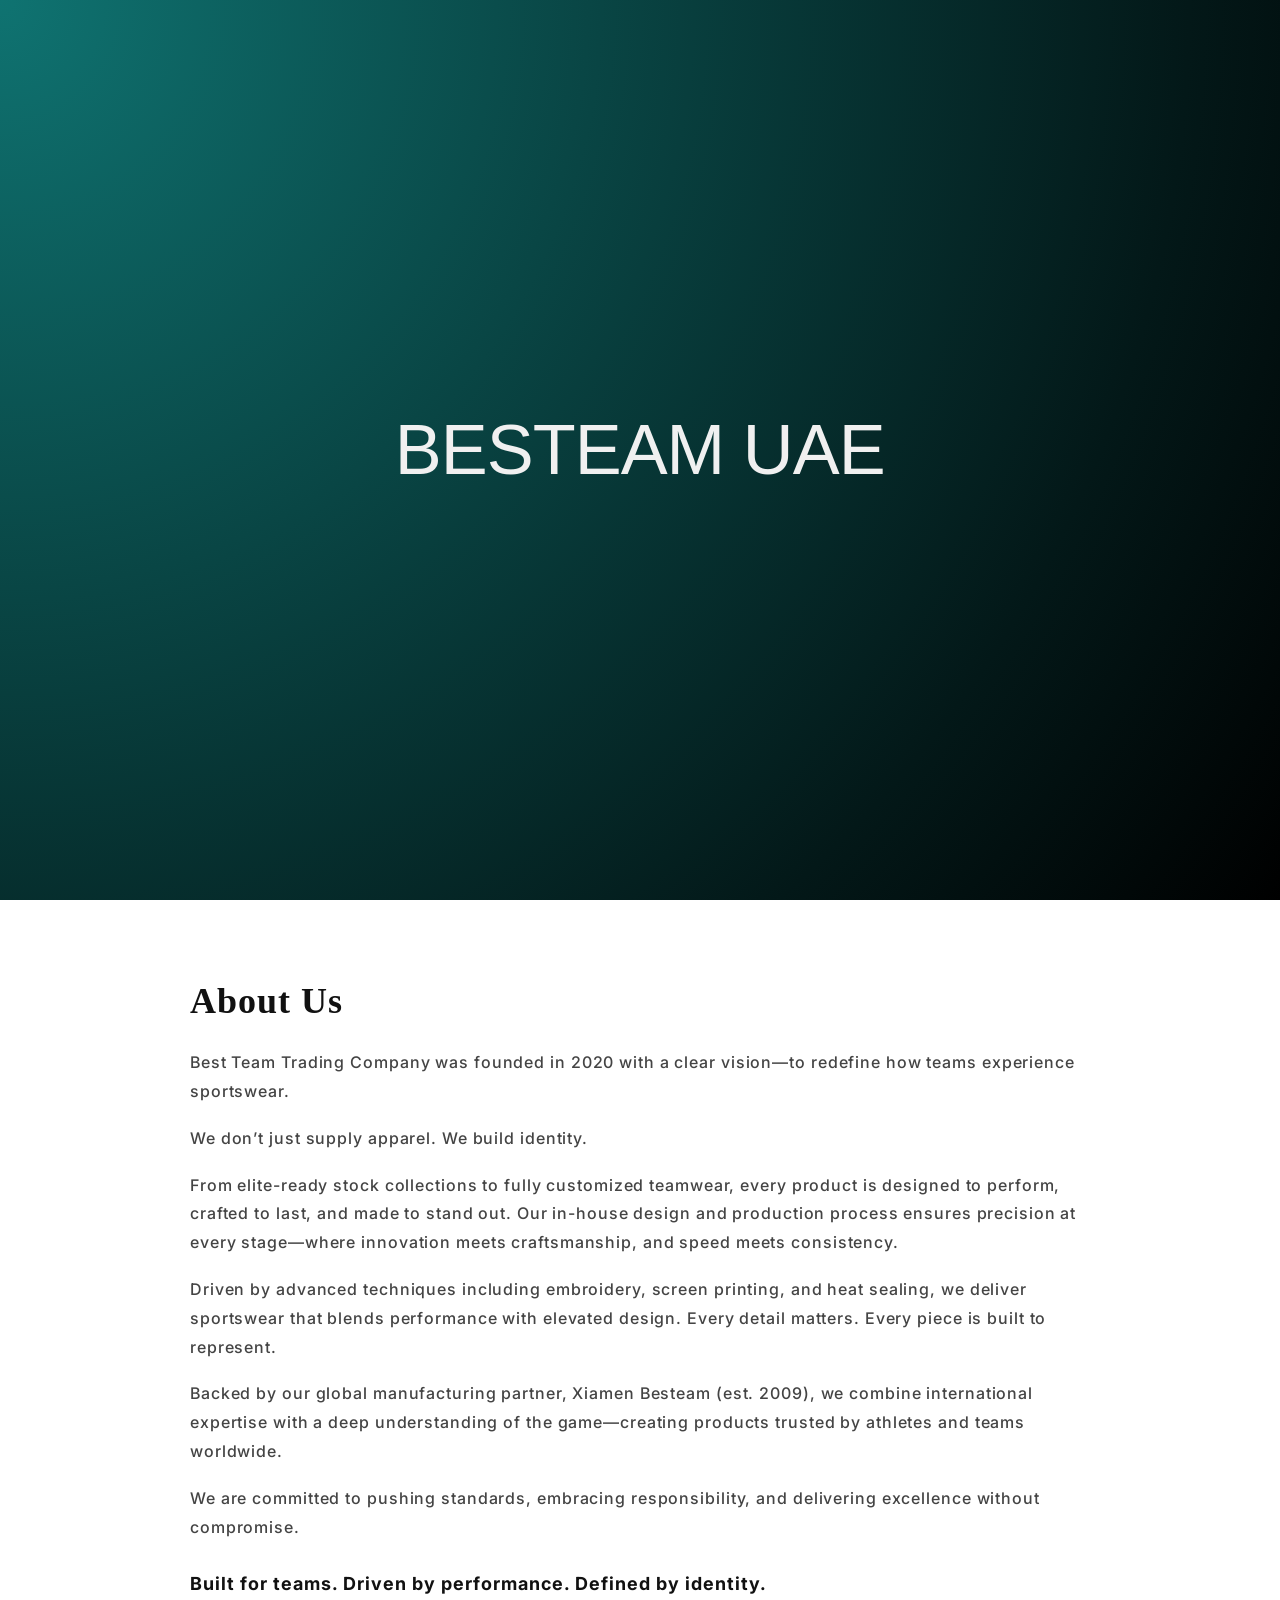
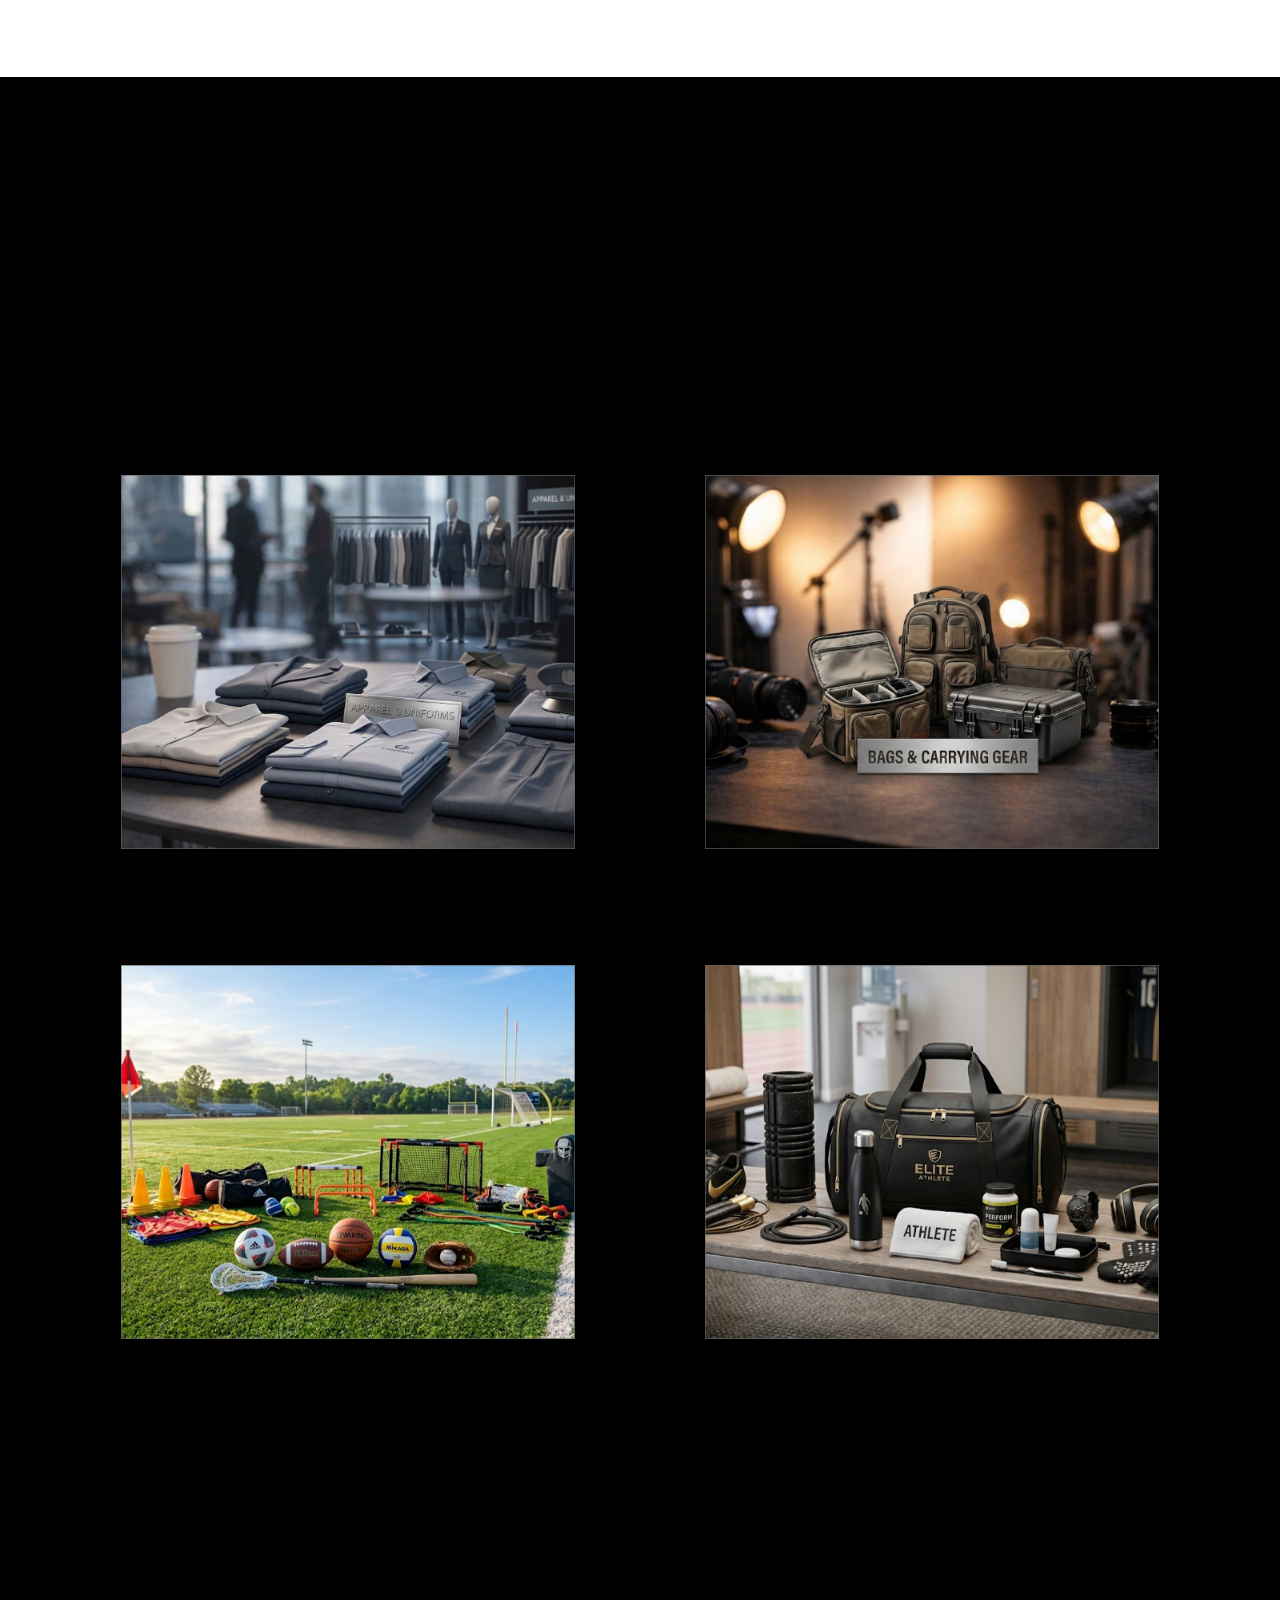
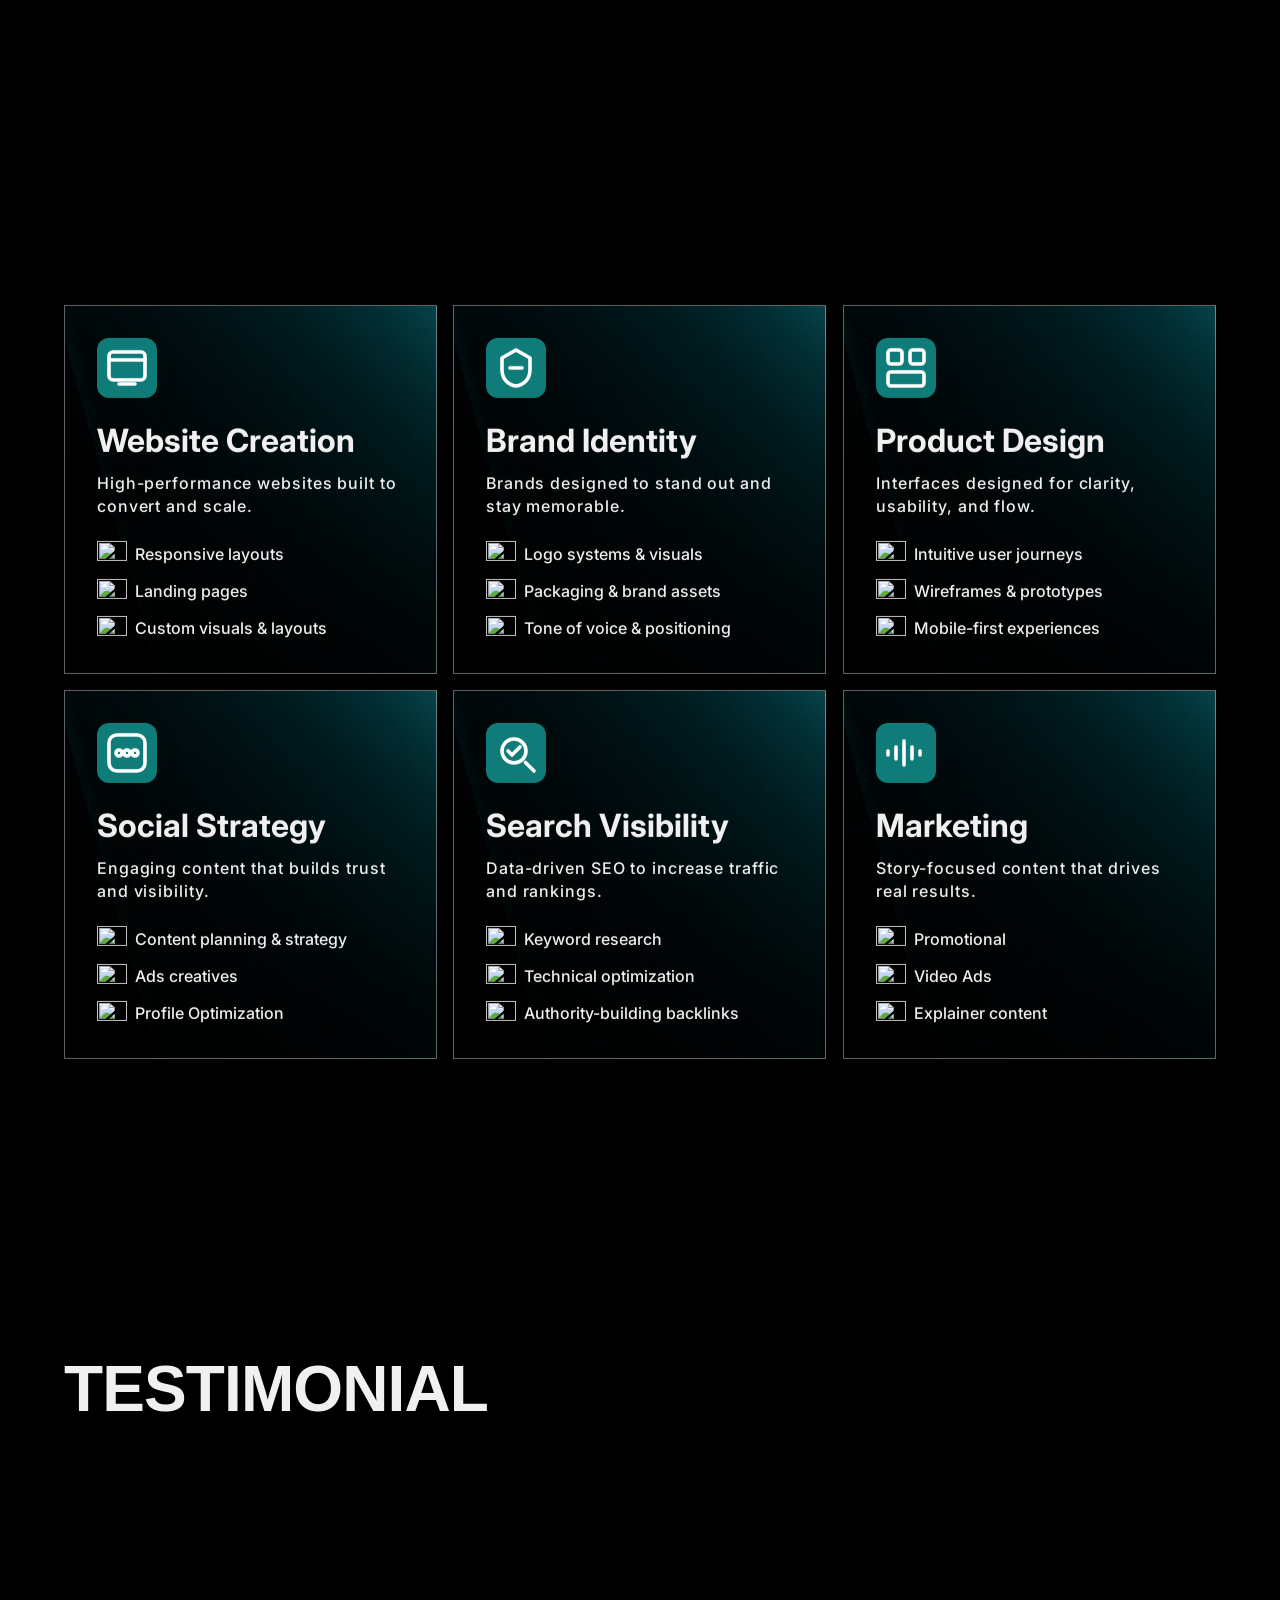
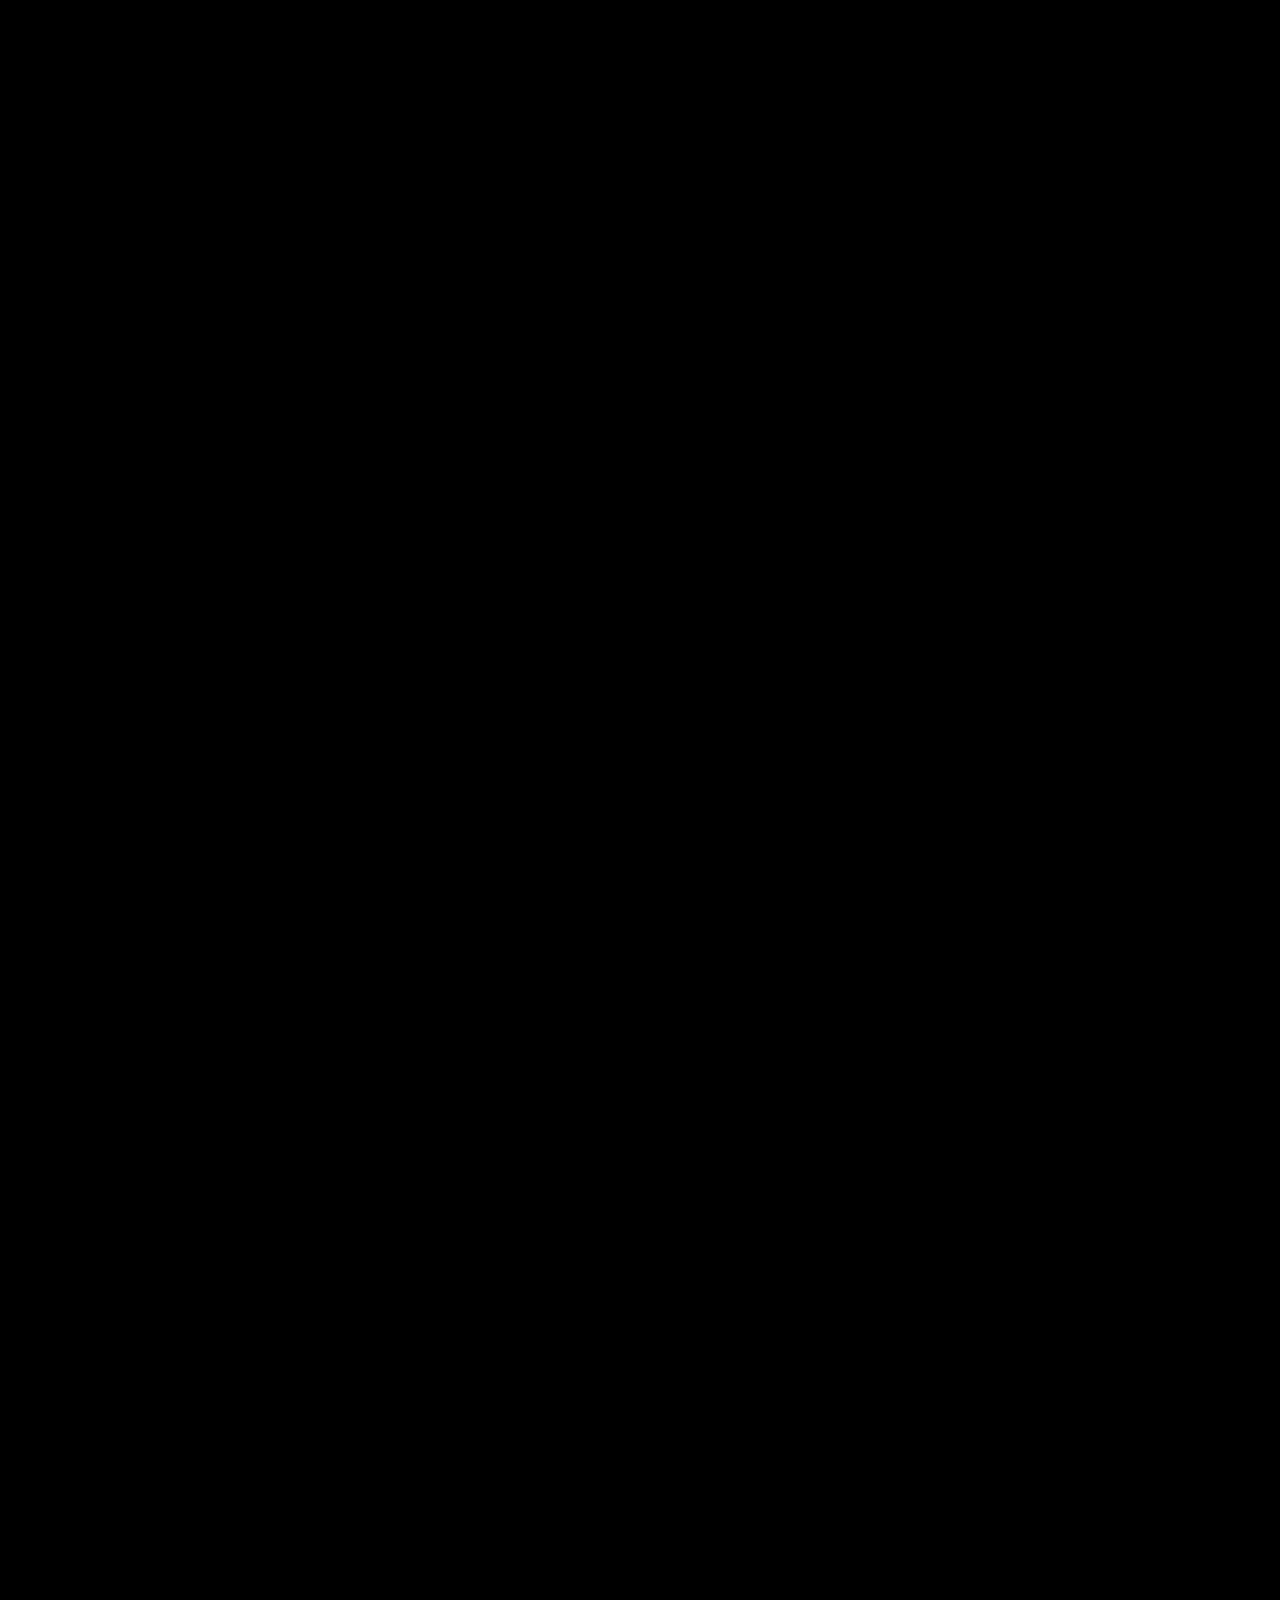
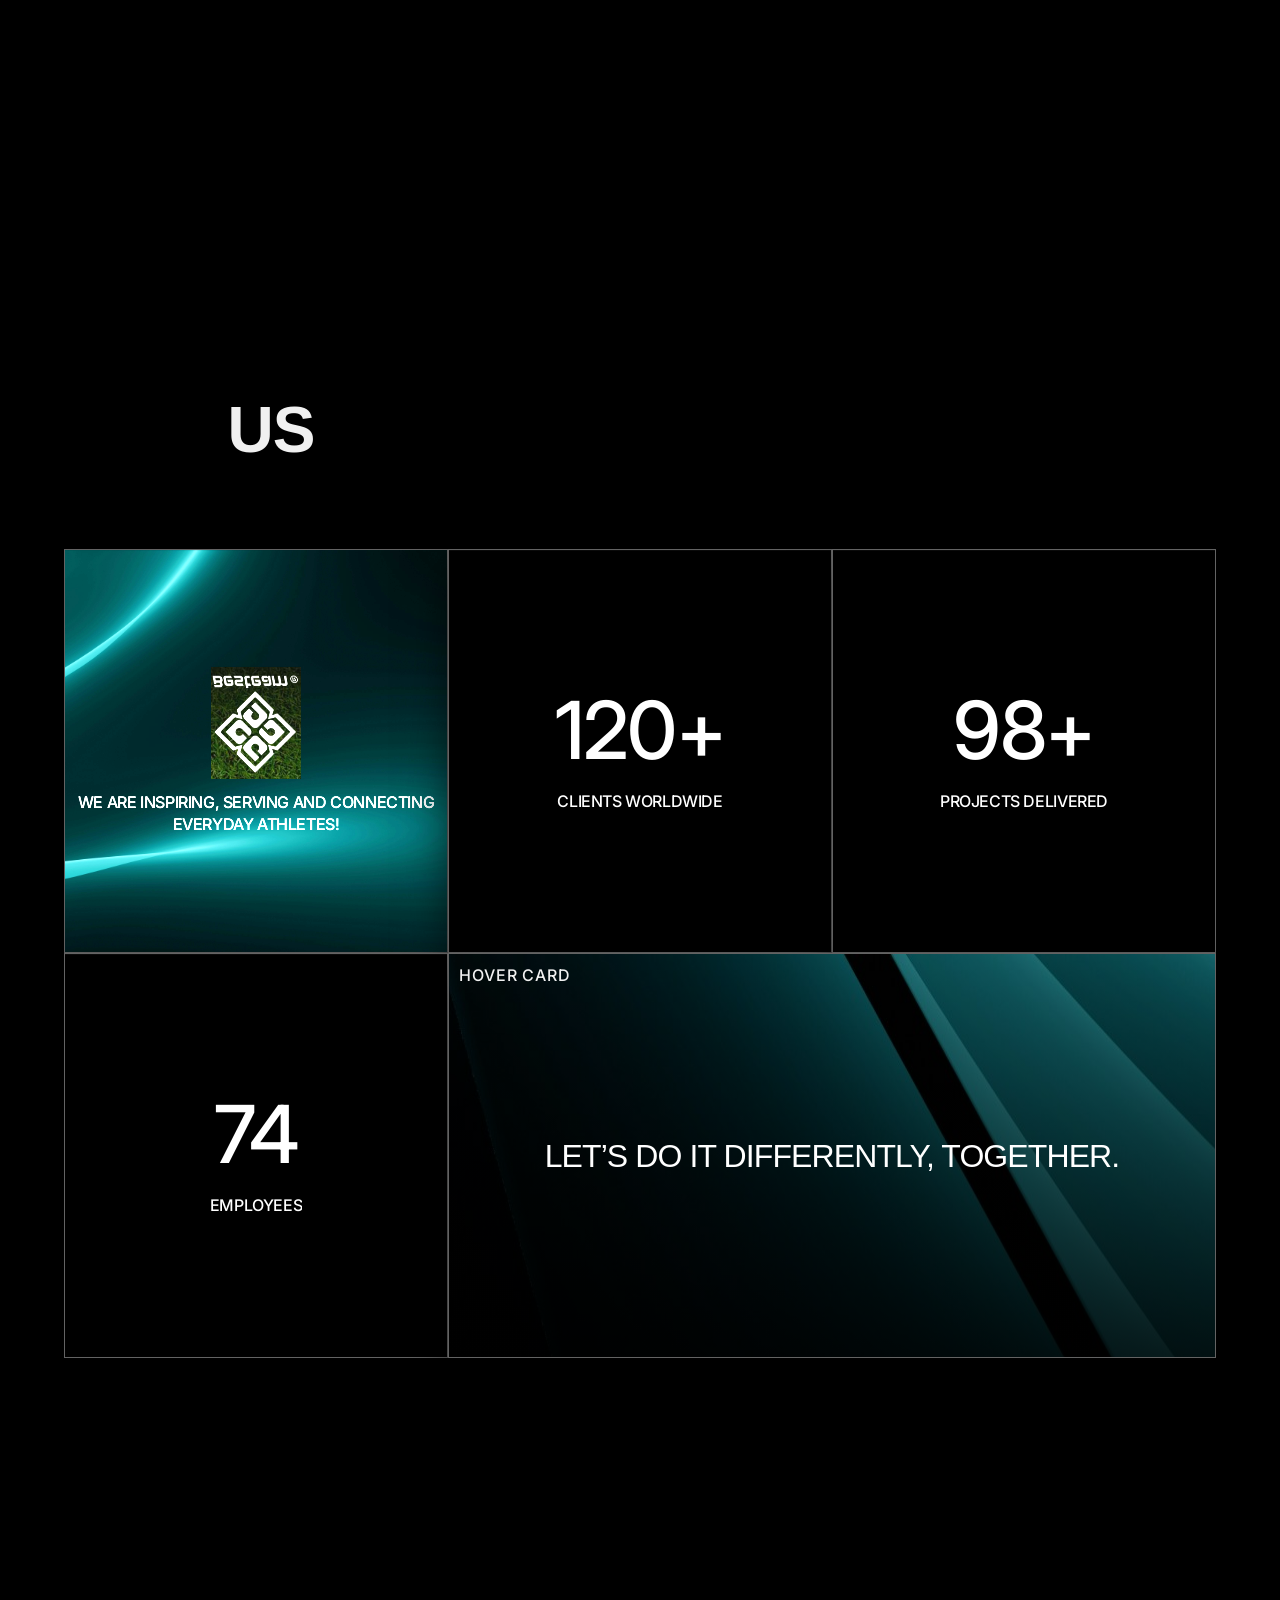
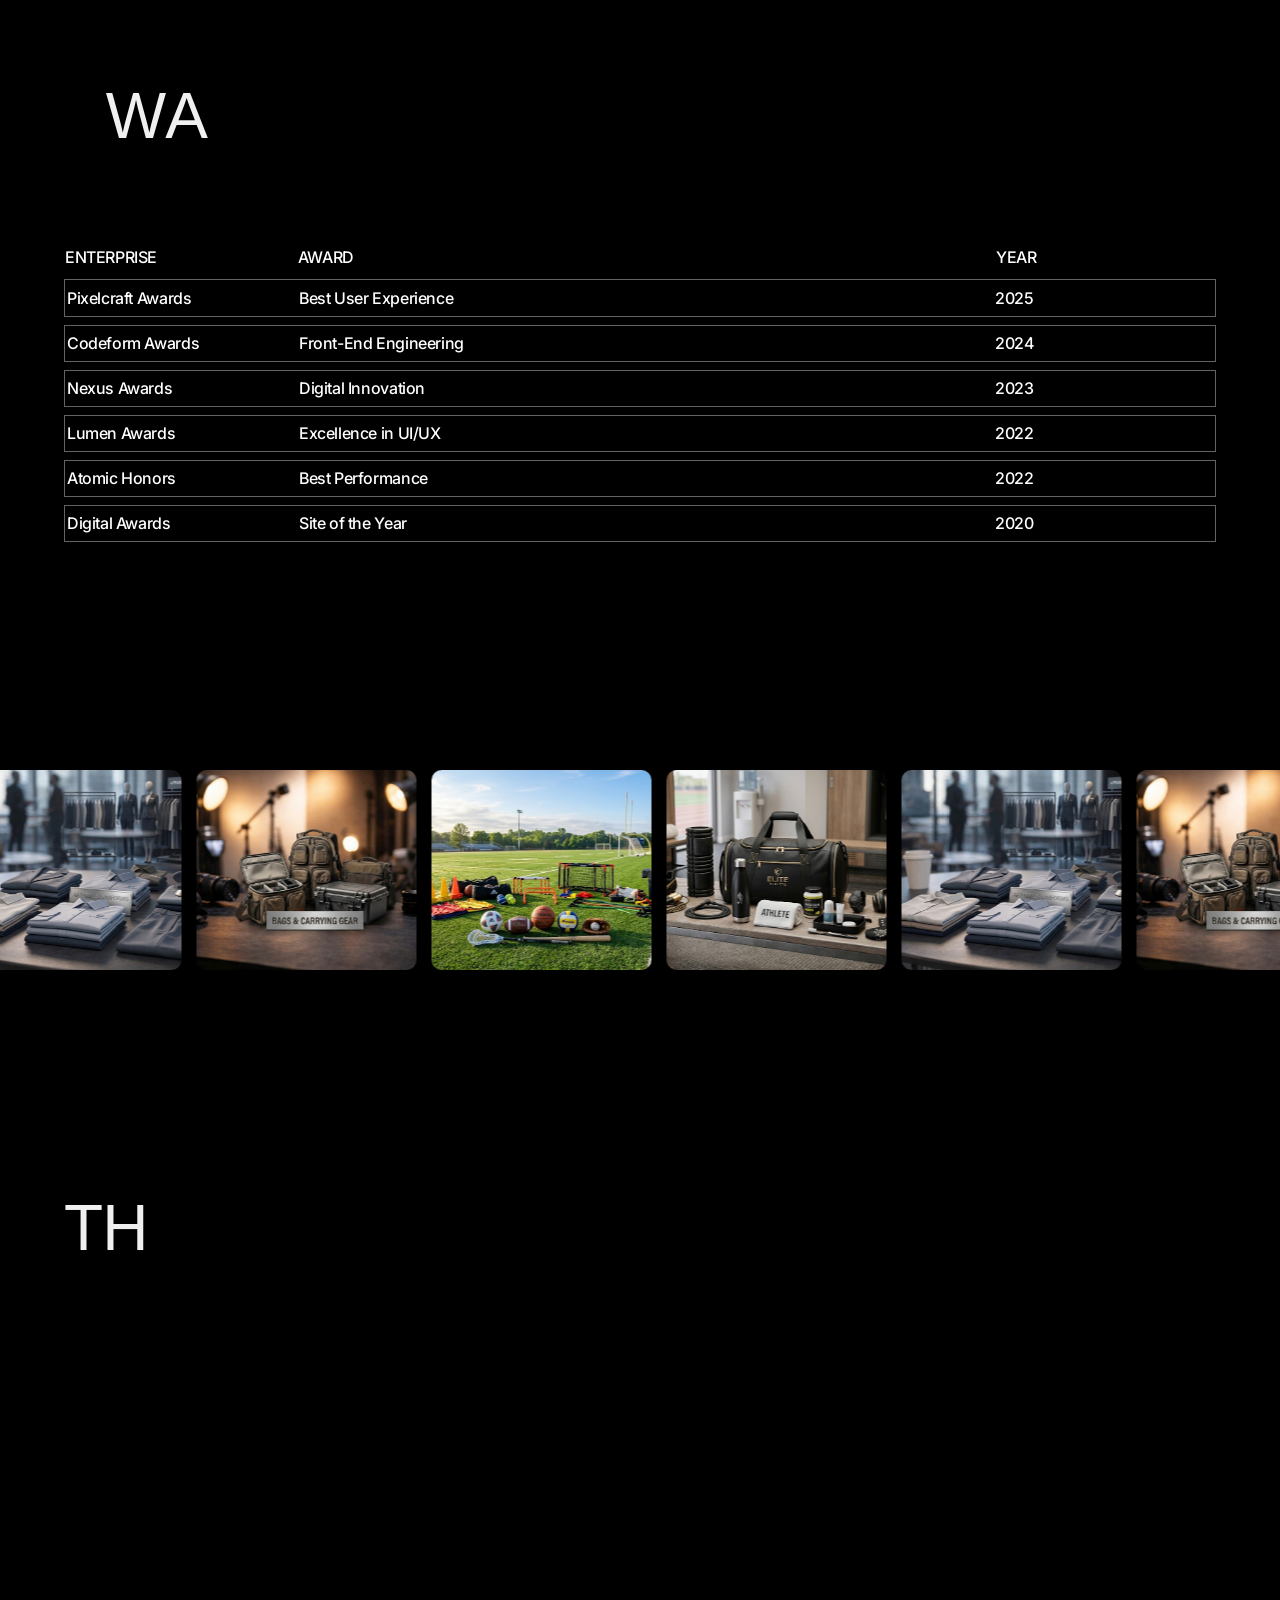
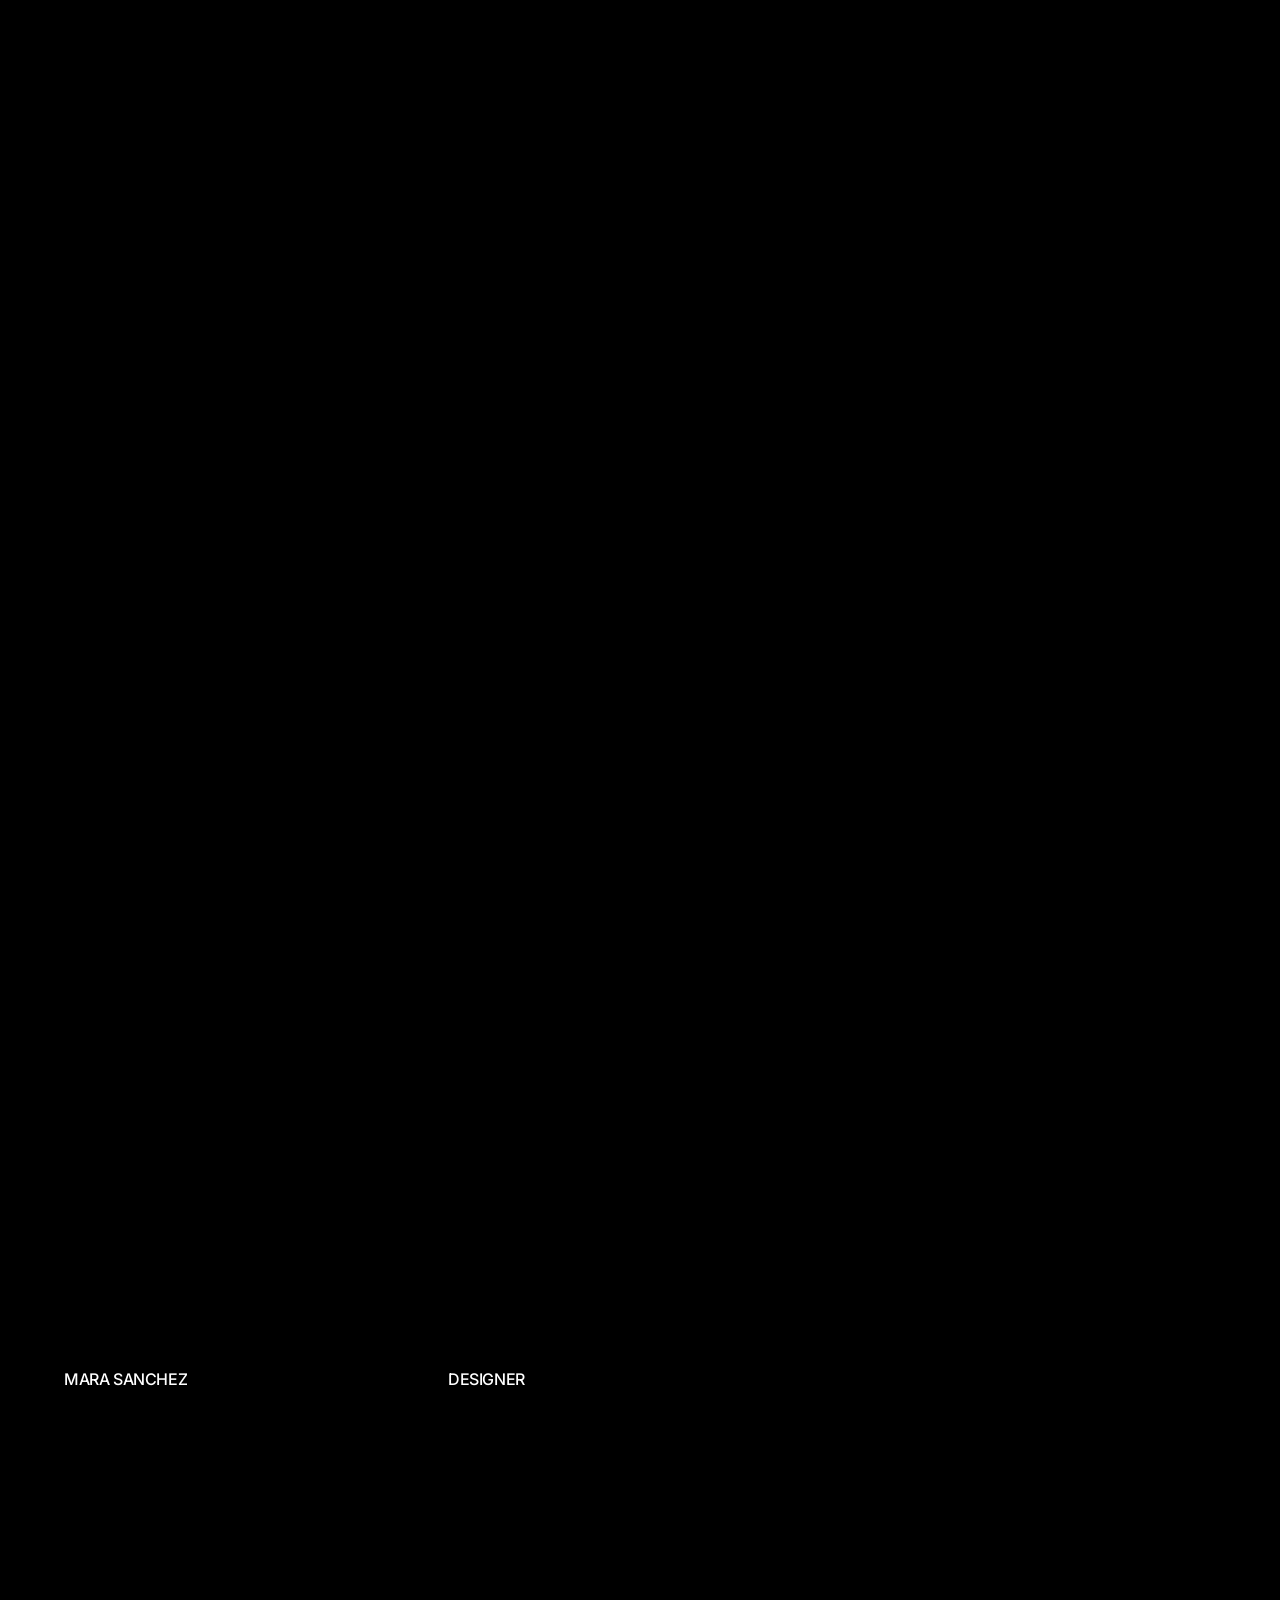
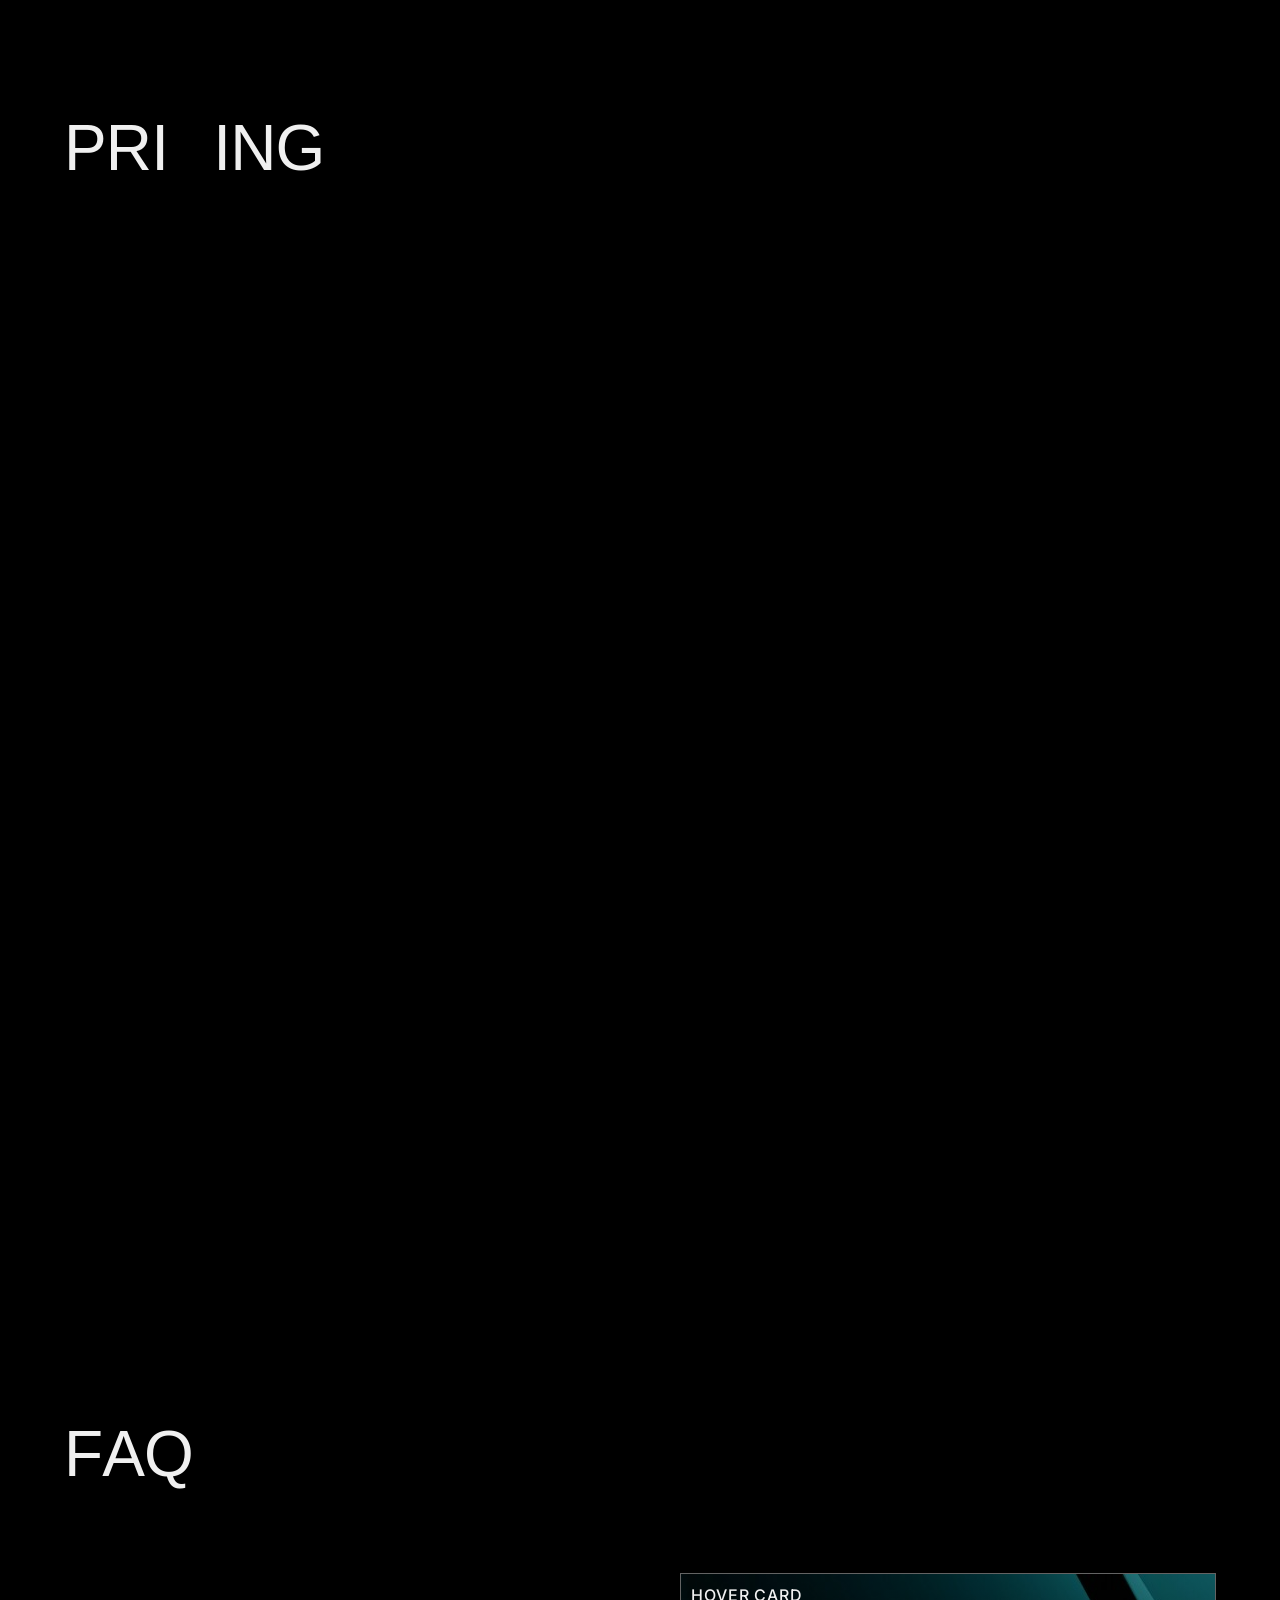
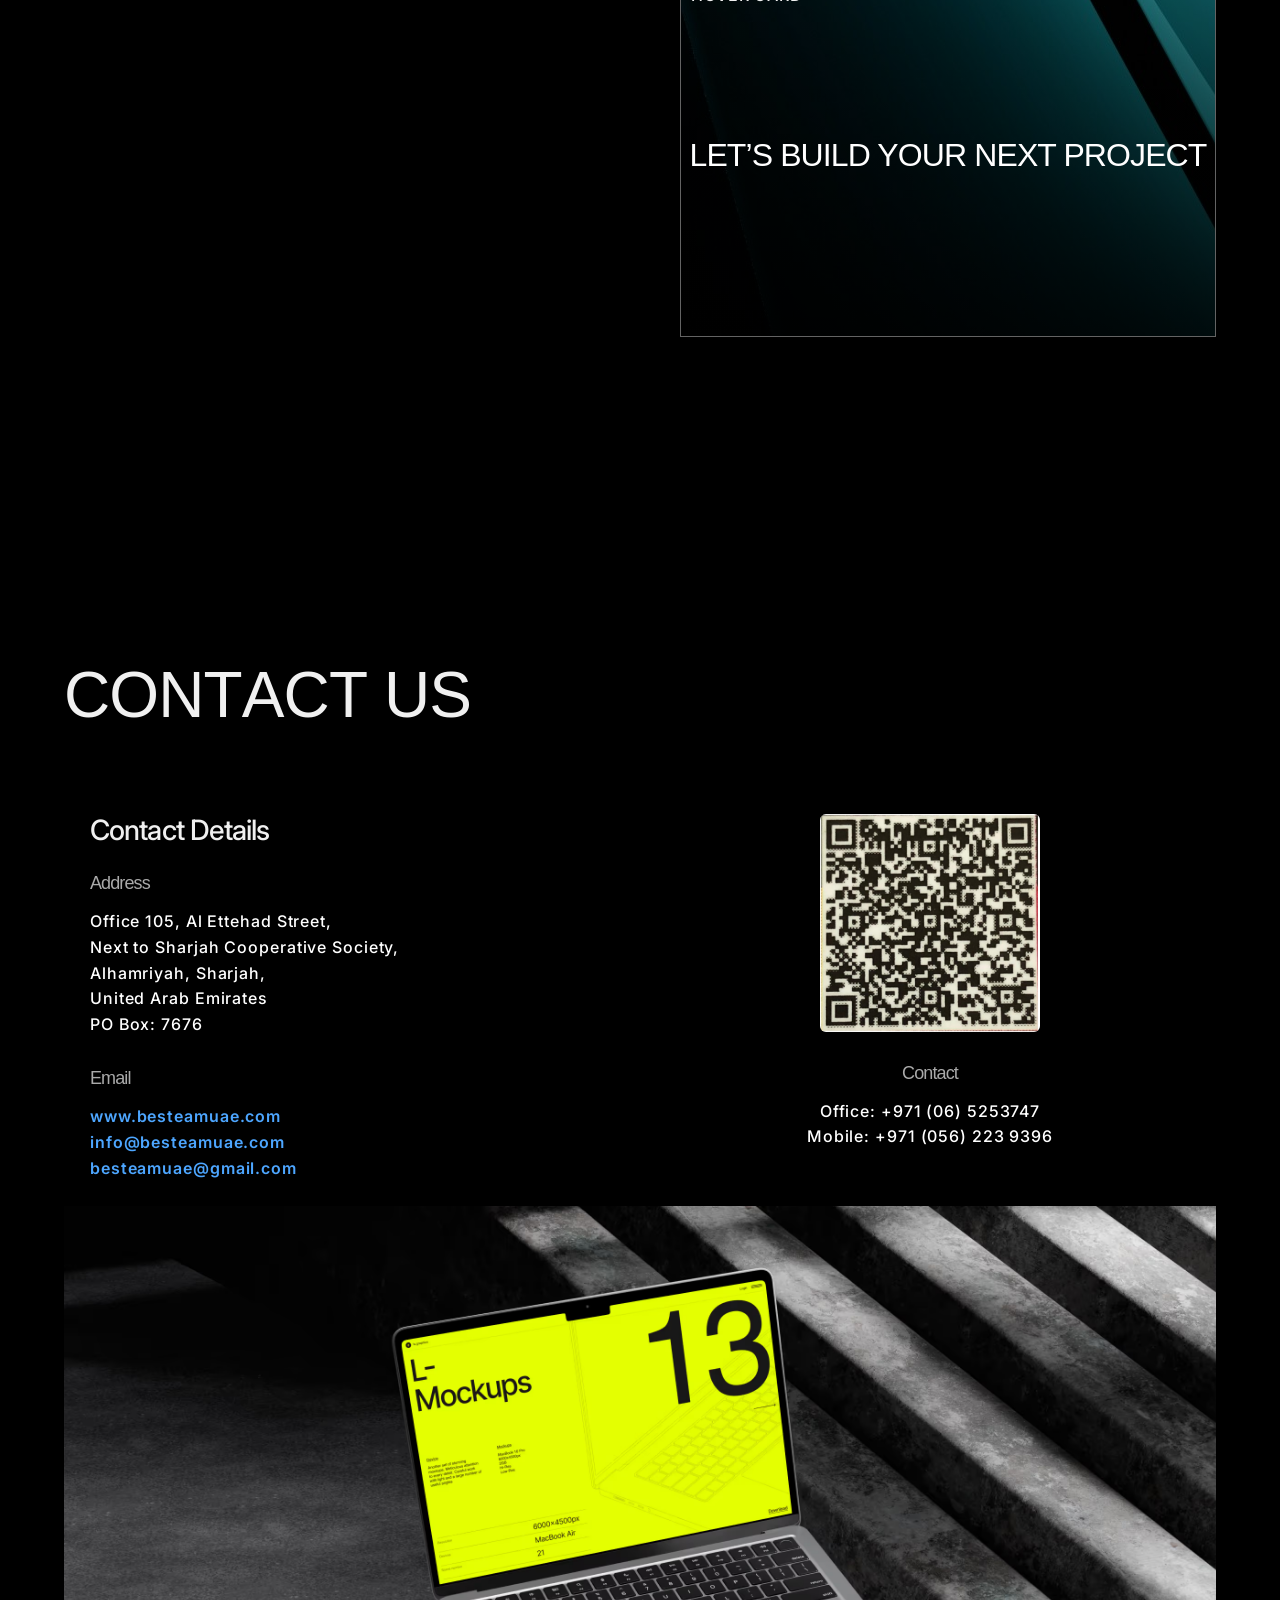
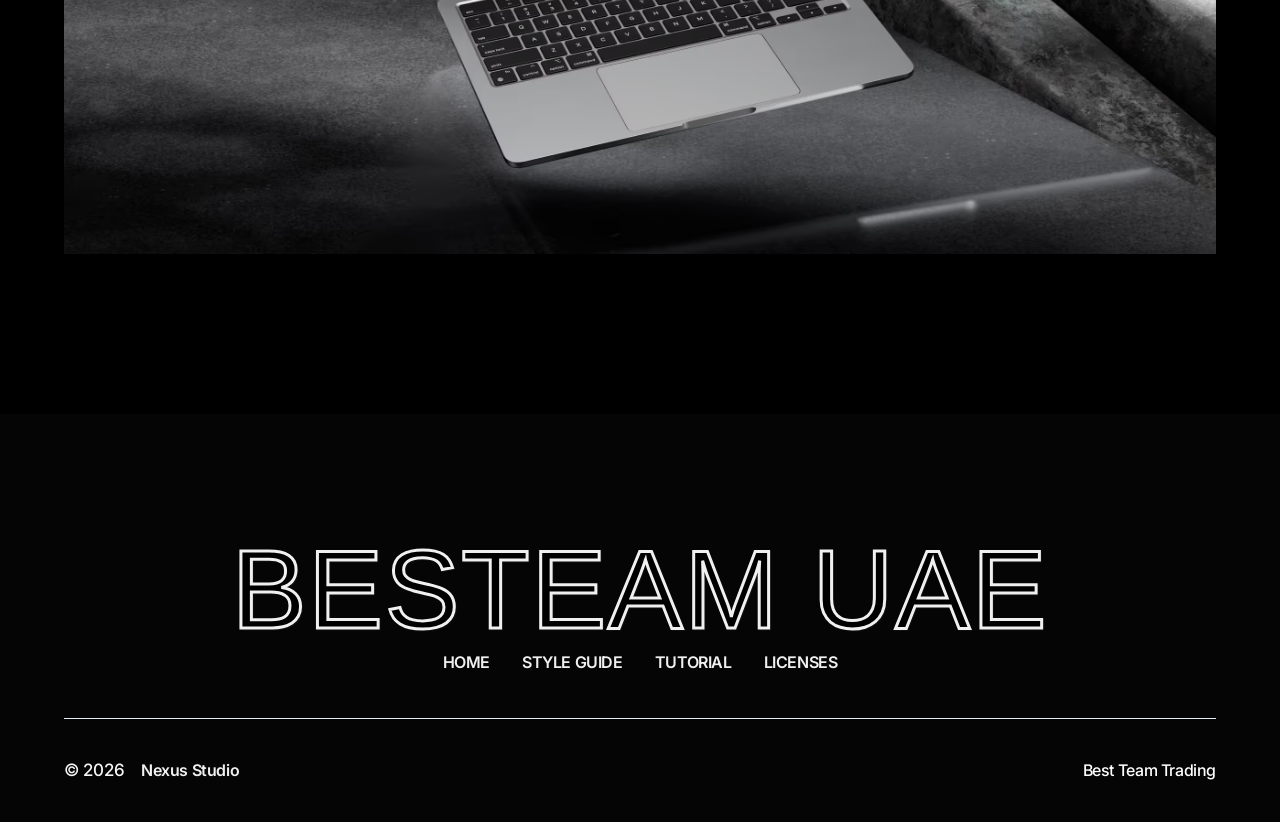
==== commit 95abb497: "ok" ====
--- a/index.html
+++ b/index.html
@@ -151,255 +151,278 @@
     class="icon"/> -->
     <path d="M21 5L37 37H30L21 19L12 37H5L21 5Z" fill="currentColor"/>
   <path d="M21 24L26 33H16L21 24Z" fill="currentColor"/>
-</svg></div></a></div><nav role="navigation" class="nav-menu w-nav-menu"><a href="index.html" aria-current="page" class="nav-link w-nav-link w--current">HOME</a><a href="index.html#About" class="nav-link w-nav-link">ABOUT</a><a href="index.html#Projects" class="nav-link w-nav-link">PRODUCTS</a><a href="index.html#Services" class="nav-link w-nav-link">SERVICES</a><a href="index.html#Contact" class="nav-link w-nav-link">CONTACT</a></nav><div class="menu-button w-nav-button"><div class="textsmall">Menu</div></div></div></div></div><div class="hero"><div class="generalcontainersite"><section class="herosite"><div class="w-layout-blockcontainer herowrapper w-container"><div class="blurelipse"></div><div class="herotextcontainer"><div class="texthero-2"><div class="creditsregister"><div class="textsmall-2 whitetext letterspacing4px">To Be The Best</div></div></div><div class="herotitle"><h3 class="heading1">BESTEAM UAE</h3></div><div class="home-heading"><div class="max-description is-33rem"><div class="textsecondary">We are Inspiring, serving and connecting everyday athletes.<br/></div></div></div><div class="ctahero"><a href="index.html#Contact" class="button-10 w-inline-block"><div>Get Started</div></a></div><div class="w-layout-blockcontainer main-container-2 w-container"><div class="textsmall-2 capital whitetext" style="color: black;">Trusted By</div><div class="marquee-2"><div data-w-id="e206eaf5-f4fe-9da5-aa53-0384954742cc" style="-webkit-transform:translate3d(-50%, 0, 0) scale3d(1, 1, 1) rotateX(0) rotateY(0) rotateZ(0) skew(0, 0);-moz-transform:translate3d(-50%, 0, 0) scale3d(1, 1, 1) rotateX(0) rotateY(0) rotateZ(0) skew(0, 0);-ms-transform:translate3d(-50%, 0, 0) scale3d(1, 1, 1) rotateX(0) rotateY(0) rotateZ(0) skew(0, 0);transform:translate3d(-50%, 0, 0) scale3d(1, 1, 1) rotateX(0) rotateY(0) rotateZ(0) skew(0, 0)" class="marqueelogos-2"><div class="logomarqueeindividual"><div class="logoentities w-embed"><!-- LOGO 2 — VELIX -->
-<svg width="267" height="42" viewBox="0 0 267 42" fill="none" xmlns="http://www.w3.org/2000/svg">
-  <!-- icon -->
-  <path d="M21 2L38 19L21 36L4 19L21 2Z" fill="currentColor"/>
-  <path d="M42 2L59 19L42 36L25 19L42 2Z" fill="currentColor" opacity="0.75"/>
-
-  <!-- wordmark -->
-  <path d="M84 11L92 31H97L105 11H99L94.5 24L90 11H84Z" fill="currentColor"/>
+</svg></div></a></div><nav role="navigation" class="nav-menu w-nav-menu"><a href="index.html" aria-current="page" class="nav-link w-nav-link w--current">HOME</a><a href="index.html#About" class="nav-link w-nav-link">ABOUT</a><a href="index.html#Projects" class="nav-link w-nav-link">PRODUCTS</a><a href="index.html#Services" class="nav-link w-nav-link">SERVICES</a><a href="index.html#Contact" class="nav-link w-nav-link">CONTACT</a></nav><div class="menu-button w-nav-button"><div class="textsmall">Menu</div></div></div></div></div><div class="hero"><div class="generalcontainersite"><section class="herosite"><div class="w-layout-blockcontainer herowrapper w-container"><div class="blurelipse"></div><div class="herotextcontainer"><div class="texthero-2"><div class="creditsregister"><div class="textsmall-2 whitetext letterspacing4px">To Be The Best</div></div></div><div class="herotitle"><h3 class="heading1">BESTEAM UAE</h3></div><div class="home-heading"><div class="max-description is-33rem"><div class="textsecondary">We are Inspiring, serving and connecting everyday athletes.<br/></div></div></div><div class="ctahero"><a href="index.html#Contact" class="button-10 w-inline-block"><div>Get Started</div></a></div><div class="w-layout-blockcontainer main-container-2 w-container">
+  
+  <!-- <div class="textsmall-2 capital whitetext" style="color: black;"> -->
+  <!-- Trusted By -->
+  
+<!-- </div><div class="marquee-2"><div data-w-id="e206eaf5-f4fe-9da5-aa53-0384954742cc" style="-webkit-transform:translate3d(-50%, 0, 0) scale3d(1, 1, 1) rotateX(0) rotateY(0) rotateZ(0) skew(0, 0);-moz-transform:translate3d(-50%, 0, 0) scale3d(1, 1, 1) rotateX(0) rotateY(0) rotateZ(0) skew(0, 0);-ms-transform:translate3d(-50%, 0, 0) scale3d(1, 1, 1) rotateX(0) rotateY(0) rotateZ(0) skew(0, 0);transform:translate3d(-50%, 0, 0) scale3d(1, 1, 1) rotateX(0) rotateY(0) rotateZ(0) skew(0, 0)" class="marqueelogos-2"><div class="logomarqueeindividual"><div class="logoentities w-embed">LOGO 2 — VELIX -->
+<!-- <svg width="267" height="42" viewBox="0 0 267 42" fill="none" xmlns="http://www.w3.org/2000/svg"> -->
+  <!-- icon -->
+  <!-- <path d="M21 2L38 19L21 36L4 19L21 2Z" fill="currentColor"/>
+  <path d="M42 2L59 19L42 36L25 19L42 2Z" fill="currentColor" opacity="0.75"/> -->
+
+  <!-- wordmark -->
+  <!-- <path d="M84 11L92 31H97L105 11H99L94.5 24L90 11H84Z" fill="currentColor"/>
   <path d="M111 31V11H128V15H116V19H126V23H116V27H128V31H111Z" fill="currentColor"/>
   <path d="M135 31V11H140V27H150V31H135Z" fill="currentColor"/>
   <path d="M156 31V11H161V31H156Z" fill="currentColor"/>
   <path d="M167 31L176 21L168 11H174L180 18L186 11H192L184 21L193 31H187L180 24L173 31H167Z" fill="currentColor"/>
-</svg></div><div class="logoentities w-embed"><!-- LOGO 1 — NOVARA -->
-<svg width="267" height="42" viewBox="0 0 267 42" fill="none" xmlns="http://www.w3.org/2000/svg">
-  <!-- icon -->
-  <path d="M36 5C36 2.79086 37.7909 1 40 1H58C64.6274 1 70 6.37258 70 13V13C70 16.1826 68.7357 19.2348 66.4853 21.4853L50 38L36 24V5Z" fill="currentColor"/>
-  <path d="M6 29C6 25.8174 7.26428 22.7652 9.51472 20.5147L26 4L40 18V37C40 39.2091 38.2091 41 36 41H18C11.3726 41 6 35.6274 6 29V29Z" fill="currentColor"/>
-
-  <!-- wordmark -->
-  <path d="M88 31V11H93L106 24V11H111V31H106L93 18V31H88Z" fill="currentColor"/>
+</svg></div><div class="logoentities w-embed"> -->
+  <!-- LOGO 1 — NOVARA -->
+<!-- <svg width="267" height="42" viewBox="0 0 267 42" fill="none" xmlns="http://www.w3.org/2000/svg"> -->
+  <!-- icon -->
+  <!-- <path d="M36 5C36 2.79086 37.7909 1 40 1H58C64.6274 1 70 6.37258 70 13V13C70 16.1826 68.7357 19.2348 66.4853 21.4853L50 38L36 24V5Z" fill="currentColor"/>
+  <path d="M6 29C6 25.8174 7.26428 22.7652 9.51472 20.5147L26 4L40 18V37C40 39.2091 38.2091 41 36 41H18C11.3726 41 6 35.6274 6 29V29Z" fill="currentColor"/> -->
+
+  <!-- wordmark -->
+  <!-- <path d="M88 31V11H93L106 24V11H111V31H106L93 18V31H88Z" fill="currentColor"/>
+  <path d="M118 31L127 11H132L141 31H135L133 26H125L123 31H118ZM126.5 22H131.5L129 15L126.5 22Z" fill="currentColor"/>
+  <path d="M147 31V11H152V27H162V31H147Z" fill="currentColor"/>
+  <path d="M168 31V11H173V31H168Z" fill="currentColor"/>
+  <path d="M180 31V11H192C197 11 200 13.5 200 18C200 21 198.5 23 196 24L201 31H195L191 25H185V31H180ZM185 21H191C193.5 21 195 20 195 18C195 16 193.5 15 191 15H185V21Z" fill="currentColor"/> -->
+  <!-- <path d="M206 31L215 11H220L229 31H223L221 26H213L211 31H206ZM214.5 22H219.5L217 15L214.5 22Z" fill="currentColor"/> -->
+<!-- </svg></div><div class="logoentities w-embed">LOGO 2 — VELIX -->
+<!-- <svg width="267" height="42" viewBox="0 0 267 42" fill="none" xmlns="http://www.w3.org/2000/svg"> -->
+  <!-- icon -->
+  <!-- <path d="M21 2L38 19L21 36L4 19L21 2Z" fill="currentColor"/>
+  <path d="M42 2L59 19L42 36L25 19L42 2Z" fill="currentColor" opacity="0.75"/> -->
+
+  <!-- wordmark -->
+  <!-- <path d="M84 11L92 31H97L105 11H99L94.5 24L90 11H84Z" fill="currentColor"/>
+  <path d="M111 31V11H128V15H116V19H126V23H116V27H128V31H111Z" fill="currentColor"/>
+  <path d="M135 31V11H140V27H150V31H135Z" fill="currentColor"/>
+  <path d="M156 31V11H161V31H156Z" fill="currentColor"/>
+  <path d="M167 31L176 21L168 11H174L180 18L186 11H192L184 21L193 31H187L180 24L173 31H167Z" fill="currentColor"/> -->
+<!-- </svg></div><div class="logoentities w-embed"> -->
+  <!-- LOGO 1 — NOVARA -->
+<!-- <svg width="267" height="42" viewBox="0 0 267 42" fill="none" xmlns="http://www.w3.org/2000/svg"> -->
+  <!-- icon -->
+  <!-- <path d="M36 5C36 2.79086 37.7909 1 40 1H58C64.6274 1 70 6.37258 70 13V13C70 16.1826 68.7357 19.2348 66.4853 21.4853L50 38L36 24V5Z" fill="currentColor"/>
+  <path d="M6 29C6 25.8174 7.26428 22.7652 9.51472 20.5147L26 4L40 18V37C40 39.2091 38.2091 41 36 41H18C11.3726 41 6 35.6274 6 29V29Z" fill="currentColor"/> -->
+
+  <!-- wordmark -->
+  <!-- <path d="M88 31V11H93L106 24V11H111V31H106L93 18V31H88Z" fill="currentColor"/>
   <path d="M118 31L127 11H132L141 31H135L133 26H125L123 31H118ZM126.5 22H131.5L129 15L126.5 22Z" fill="currentColor"/>
   <path d="M147 31V11H152V27H162V31H147Z" fill="currentColor"/>
   <path d="M168 31V11H173V31H168Z" fill="currentColor"/>
   <path d="M180 31V11H192C197 11 200 13.5 200 18C200 21 198.5 23 196 24L201 31H195L191 25H185V31H180ZM185 21H191C193.5 21 195 20 195 18C195 16 193.5 15 191 15H185V21Z" fill="currentColor"/>
-  <path d="M206 31L215 11H220L229 31H223L221 26H213L211 31H206ZM214.5 22H219.5L217 15L214.5 22Z" fill="currentColor"/>
-</svg></div><div class="logoentities w-embed"><!-- LOGO 2 — VELIX -->
-<svg width="267" height="42" viewBox="0 0 267 42" fill="none" xmlns="http://www.w3.org/2000/svg">
-  <!-- icon -->
-  <path d="M21 2L38 19L21 36L4 19L21 2Z" fill="currentColor"/>
-  <path d="M42 2L59 19L42 36L25 19L42 2Z" fill="currentColor" opacity="0.75"/>
-
-  <!-- wordmark -->
-  <path d="M84 11L92 31H97L105 11H99L94.5 24L90 11H84Z" fill="currentColor"/>
+  <path d="M206 31L215 11H220L229 31H223L221 26H213L211 31H206ZM214.5 22H219.5L217 15L214.5 22Z" fill="currentColor"/> -->
+<!-- </svg></div><div class="logoentities w-embed"> -->
+  <!-- LOGO 2 — VELIX -->
+<!-- <svg width="267" height="42" viewBox="0 0 267 42" fill="none" xmlns="http://www.w3.org/2000/svg"> -->
+  <!-- icon -->
+  <!-- <path d="M21 2L38 19L21 36L4 19L21 2Z" fill="currentColor"/>
+  <path d="M42 2L59 19L42 36L25 19L42 2Z" fill="currentColor" opacity="0.75"/> -->
+
+  <!-- wordmark -->
+  <!-- <path d="M84 11L92 31H97L105 11H99L94.5 24L90 11H84Z" fill="currentColor"/>
+  <path d="M111 31V11H128V15H116V19H126V23H116V27H128V31H111Z" fill="currentColor"/>
+  <path d="M135 31V11H140V27H150V31H135Z" fill="currentColor"/>
+  <path d="M156 31V11H161V31H156Z" fill="currentColor"/>
+  <path d="M167 31L176 21L168 11H174L180 18L186 11H192L184 21L193 31H187L180 24L173 31H167Z" fill="currentColor"/> -->
+<!-- </svg></div></div><div class="logomarqueeindividual"><div class="logoentities w-embed"> -->
+  <!-- LOGO 2 — VELIX -->
+<!-- <svg width="267" height="42" viewBox="0 0 267 42" fill="none" xmlns="http://www.w3.org/2000/svg"> -->
+  <!-- icon -->
+  <!-- <path d="M21 2L38 19L21 36L4 19L21 2Z" fill="currentColor"/>
+  <path d="M42 2L59 19L42 36L25 19L42 2Z" fill="currentColor" opacity="0.75"/> -->
+
+  <!-- wordmark -->
+  <!-- <path d="M84 11L92 31H97L105 11H99L94.5 24L90 11H84Z" fill="currentColor"/>
   <path d="M111 31V11H128V15H116V19H126V23H116V27H128V31H111Z" fill="currentColor"/>
   <path d="M135 31V11H140V27H150V31H135Z" fill="currentColor"/>
   <path d="M156 31V11H161V31H156Z" fill="currentColor"/>
   <path d="M167 31L176 21L168 11H174L180 18L186 11H192L184 21L193 31H187L180 24L173 31H167Z" fill="currentColor"/>
-</svg></div><div class="logoentities w-embed"><!-- LOGO 1 — NOVARA -->
-<svg width="267" height="42" viewBox="0 0 267 42" fill="none" xmlns="http://www.w3.org/2000/svg">
-  <!-- icon -->
-  <path d="M36 5C36 2.79086 37.7909 1 40 1H58C64.6274 1 70 6.37258 70 13V13C70 16.1826 68.7357 19.2348 66.4853 21.4853L50 38L36 24V5Z" fill="currentColor"/>
-  <path d="M6 29C6 25.8174 7.26428 22.7652 9.51472 20.5147L26 4L40 18V37C40 39.2091 38.2091 41 36 41H18C11.3726 41 6 35.6274 6 29V29Z" fill="currentColor"/>
-
-  <!-- wordmark -->
-  <path d="M88 31V11H93L106 24V11H111V31H106L93 18V31H88Z" fill="currentColor"/>
+</svg></div><div class="logoentities w-embed"> -->
+  <!-- LOGO 1 — NOVARA -->
+<!-- <svg width="267" height="42" viewBox="0 0 267 42" fill="none" xmlns="http://www.w3.org/2000/svg"> -->
+  <!-- icon -->
+  <!-- <path d="M36 5C36 2.79086 37.7909 1 40 1H58C64.6274 1 70 6.37258 70 13V13C70 16.1826 68.7357 19.2348 66.4853 21.4853L50 38L36 24V5Z" fill="currentColor"/>
+  <path d="M6 29C6 25.8174 7.26428 22.7652 9.51472 20.5147L26 4L40 18V37C40 39.2091 38.2091 41 36 41H18C11.3726 41 6 35.6274 6 29V29Z" fill="currentColor"/> -->
+
+  <!-- wordmark -->
+  <!-- <path d="M88 31V11H93L106 24V11H111V31H106L93 18V31H88Z" fill="currentColor"/>
   <path d="M118 31L127 11H132L141 31H135L133 26H125L123 31H118ZM126.5 22H131.5L129 15L126.5 22Z" fill="currentColor"/>
   <path d="M147 31V11H152V27H162V31H147Z" fill="currentColor"/>
   <path d="M168 31V11H173V31H168Z" fill="currentColor"/>
   <path d="M180 31V11H192C197 11 200 13.5 200 18C200 21 198.5 23 196 24L201 31H195L191 25H185V31H180ZM185 21H191C193.5 21 195 20 195 18C195 16 193.5 15 191 15H185V21Z" fill="currentColor"/>
-  <path d="M206 31L215 11H220L229 31H223L221 26H213L211 31H206ZM214.5 22H219.5L217 15L214.5 22Z" fill="currentColor"/>
-</svg></div><div class="logoentities w-embed"><!-- LOGO 2 — VELIX -->
-<svg width="267" height="42" viewBox="0 0 267 42" fill="none" xmlns="http://www.w3.org/2000/svg">
-  <!-- icon -->
-  <path d="M21 2L38 19L21 36L4 19L21 2Z" fill="currentColor"/>
-  <path d="M42 2L59 19L42 36L25 19L42 2Z" fill="currentColor" opacity="0.75"/>
-
-  <!-- wordmark -->
-  <path d="M84 11L92 31H97L105 11H99L94.5 24L90 11H84Z" fill="currentColor"/>
-  <path d="M111 31V11H128V15H116V19H126V23H116V27H128V31H111Z" fill="currentColor"/>
-  <path d="M135 31V11H140V27H150V31H135Z" fill="currentColor"/>
-  <path d="M156 31V11H161V31H156Z" fill="currentColor"/>
-  <path d="M167 31L176 21L168 11H174L180 18L186 11H192L184 21L193 31H187L180 24L173 31H167Z" fill="currentColor"/>
-</svg></div></div><div class="logomarqueeindividual"><div class="logoentities w-embed"><!-- LOGO 2 — VELIX -->
-<svg width="267" height="42" viewBox="0 0 267 42" fill="none" xmlns="http://www.w3.org/2000/svg">
-  <!-- icon -->
-  <path d="M21 2L38 19L21 36L4 19L21 2Z" fill="currentColor"/>
-  <path d="M42 2L59 19L42 36L25 19L42 2Z" fill="currentColor" opacity="0.75"/>
-
-  <!-- wordmark -->
-  <path d="M84 11L92 31H97L105 11H99L94.5 24L90 11H84Z" fill="currentColor"/>
-  <path d="M111 31V11H128V15H116V19H126V23H116V27H128V31H111Z" fill="currentColor"/>
-  <path d="M135 31V11H140V27H150V31H135Z" fill="currentColor"/>
-  <path d="M156 31V11H161V31H156Z" fill="currentColor"/>
-  <path d="M167 31L176 21L168 11H174L180 18L186 11H192L184 21L193 31H187L180 24L173 31H167Z" fill="currentColor"/>
-</svg></div><div class="logoentities w-embed"><!-- LOGO 1 — NOVARA -->
-<svg width="267" height="42" viewBox="0 0 267 42" fill="none" xmlns="http://www.w3.org/2000/svg">
-  <!-- icon -->
-  <path d="M36 5C36 2.79086 37.7909 1 40 1H58C64.6274 1 70 6.37258 70 13V13C70 16.1826 68.7357 19.2348 66.4853 21.4853L50 38L36 24V5Z" fill="currentColor"/>
-  <path d="M6 29C6 25.8174 7.26428 22.7652 9.51472 20.5147L26 4L40 18V37C40 39.2091 38.2091 41 36 41H18C11.3726 41 6 35.6274 6 29V29Z" fill="currentColor"/>
-
-  <!-- wordmark -->
-  <path d="M88 31V11H93L106 24V11H111V31H106L93 18V31H88Z" fill="currentColor"/>
+  <path d="M206 31L215 11H220L229 31H223L221 26H213L211 31H206ZM214.5 22H219.5L217 15L214.5 22Z" fill="currentColor"/> -->
+<!-- </svg></div><div class="logoentities w-embed"> -->
+  <!-- LOGO 2 — VELIX -->
+<!-- <svg width="267" height="42" viewBox="0 0 267 42" fill="none" xmlns="http://www.w3.org/2000/svg"> -->
+  <!-- icon -->
+  <!-- <path d="M21 2L38 19L21 36L4 19L21 2Z" fill="currentColor"/>
+  <path d="M42 2L59 19L42 36L25 19L42 2Z" fill="currentColor" opacity="0.75"/> -->
+
+  <!-- wordmark -->
+  <!-- <path d="M84 11L92 31H97L105 11H99L94.5 24L90 11H84Z" fill="currentColor"/>
+  <path d="M111 31V11H128V15H116V19H126V23H116V27H128V31H111Z" fill="currentColor"/>
+  <path d="M135 31V11H140V27H150V31H135Z" fill="currentColor"/>
+  <path d="M156 31V11H161V31H156Z" fill="currentColor"/>
+  <path d="M167 31L176 21L168 11H174L180 18L186 11H192L184 21L193 31H187L180 24L173 31H167Z" fill="currentColor"/> -->
+<!-- </svg></div><div class="logoentities w-embed"> -->
+  <!-- LOGO 1 — NOVARA -->
+<!-- <svg width="267" height="42" viewBox="0 0 267 42" fill="none" xmlns="http://www.w3.org/2000/svg"> -->
+  <!-- icon -->
+  <!-- <path d="M36 5C36 2.79086 37.7909 1 40 1H58C64.6274 1 70 6.37258 70 13V13C70 16.1826 68.7357 19.2348 66.4853 21.4853L50 38L36 24V5Z" fill="currentColor"/>
+  <path d="M6 29C6 25.8174 7.26428 22.7652 9.51472 20.5147L26 4L40 18V37C40 39.2091 38.2091 41 36 41H18C11.3726 41 6 35.6274 6 29V29Z" fill="currentColor"/> -->
+
+  <!-- wordmark -->
+  <!-- <path d="M88 31V11H93L106 24V11H111V31H106L93 18V31H88Z" fill="currentColor"/>
   <path d="M118 31L127 11H132L141 31H135L133 26H125L123 31H118ZM126.5 22H131.5L129 15L126.5 22Z" fill="currentColor"/>
   <path d="M147 31V11H152V27H162V31H147Z" fill="currentColor"/>
   <path d="M168 31V11H173V31H168Z" fill="currentColor"/>
   <path d="M180 31V11H192C197 11 200 13.5 200 18C200 21 198.5 23 196 24L201 31H195L191 25H185V31H180ZM185 21H191C193.5 21 195 20 195 18C195 16 193.5 15 191 15H185V21Z" fill="currentColor"/>
-  <path d="M206 31L215 11H220L229 31H223L221 26H213L211 31H206ZM214.5 22H219.5L217 15L214.5 22Z" fill="currentColor"/>
-</svg></div><div class="logoentities w-embed"><!-- LOGO 2 — VELIX -->
-<svg width="267" height="42" viewBox="0 0 267 42" fill="none" xmlns="http://www.w3.org/2000/svg">
-  <!-- icon -->
-  <path d="M21 2L38 19L21 36L4 19L21 2Z" fill="currentColor"/>
-  <path d="M42 2L59 19L42 36L25 19L42 2Z" fill="currentColor" opacity="0.75"/>
-
-  <!-- wordmark -->
-  <path d="M84 11L92 31H97L105 11H99L94.5 24L90 11H84Z" fill="currentColor"/>
-  <path d="M111 31V11H128V15H116V19H126V23H116V27H128V31H111Z" fill="currentColor"/>
-  <path d="M135 31V11H140V27H150V31H135Z" fill="currentColor"/>
-  <path d="M156 31V11H161V31H156Z" fill="currentColor"/>
-  <path d="M167 31L176 21L168 11H174L180 18L186 11H192L184 21L193 31H187L180 24L173 31H167Z" fill="currentColor"/>
-</svg></div><div class="logoentities w-embed"><!-- LOGO 1 — NOVARA -->
-<svg width="267" height="42" viewBox="0 0 267 42" fill="none" xmlns="http://www.w3.org/2000/svg">
-  <!-- icon -->
-  <path d="M36 5C36 2.79086 37.7909 1 40 1H58C64.6274 1 70 6.37258 70 13V13C70 16.1826 68.7357 19.2348 66.4853 21.4853L50 38L36 24V5Z" fill="currentColor"/>
-  <path d="M6 29C6 25.8174 7.26428 22.7652 9.51472 20.5147L26 4L40 18V37C40 39.2091 38.2091 41 36 41H18C11.3726 41 6 35.6274 6 29V29Z" fill="currentColor"/>
-
-  <!-- wordmark -->
-  <path d="M88 31V11H93L106 24V11H111V31H106L93 18V31H88Z" fill="currentColor"/>
+  <path d="M206 31L215 11H220L229 31H223L221 26H213L211 31H206ZM214.5 22H219.5L217 15L214.5 22Z" fill="currentColor"/> -->
+<!-- </svg></div><div class="logoentities w-embed"> -->
+  <!-- LOGO 2 — VELIX -->
+<!-- <svg width="267" height="42" viewBox="0 0 267 42" fill="none" xmlns="http://www.w3.org/2000/svg"> -->
+  <!-- icon -->
+  <!-- <path d="M21 2L38 19L21 36L4 19L21 2Z" fill="currentColor"/>
+  <path d="M42 2L59 19L42 36L25 19L42 2Z" fill="currentColor" opacity="0.75"/> -->
+
+  <!-- wordmark -->
+  <!-- <path d="M84 11L92 31H97L105 11H99L94.5 24L90 11H84Z" fill="currentColor"/>
+  <path d="M111 31V11H128V15H116V19H126V23H116V27H128V31H111Z" fill="currentColor"/>
+  <path d="M135 31V11H140V27H150V31H135Z" fill="currentColor"/>
+  <path d="M156 31V11H161V31H156Z" fill="currentColor"/>
+  <path d="M167 31L176 21L168 11H174L180 18L186 11H192L184 21L193 31H187L180 24L173 31H167Z" fill="currentColor"/> -->
+<!-- </svg></div></div><div class="logomarqueeindividual"><div class="logoentities w-embed"> -->
+  <!-- LOGO 2 — VELIX -->
+<!-- <svg width="267" height="42" viewBox="0 0 267 42" fill="none" xmlns="http://www.w3.org/2000/svg"> -->
+  <!-- icon -->
+  <!-- <path d="M21 2L38 19L21 36L4 19L21 2Z" fill="currentColor"/>
+  <path d="M42 2L59 19L42 36L25 19L42 2Z" fill="currentColor" opacity="0.75"/> -->
+
+  <!-- wordmark -->
+  <!-- <path d="M84 11L92 31H97L105 11H99L94.5 24L90 11H84Z" fill="currentColor"/>
+  <path d="M111 31V11H128V15H116V19H126V23H116V27H128V31H111Z" fill="currentColor"/>
+  <path d="M135 31V11H140V27H150V31H135Z" fill="currentColor"/>
+  <path d="M156 31V11H161V31H156Z" fill="currentColor"/>
+  <path d="M167 31L176 21L168 11H174L180 18L186 11H192L184 21L193 31H187L180 24L173 31H167Z" fill="currentColor"/> -->
+<!-- </svg></div><div class="logoentities w-embed"> -->
+  <!-- LOGO 1 — NOVARA -->
+<!-- <svg width="267" height="42" viewBox="0 0 267 42" fill="none" xmlns="http://www.w3.org/2000/svg"> -->
+  <!-- icon -->
+  <!-- <path d="M36 5C36 2.79086 37.7909 1 40 1H58C64.6274 1 70 6.37258 70 13V13C70 16.1826 68.7357 19.2348 66.4853 21.4853L50 38L36 24V5Z" fill="currentColor"/>
+  <path d="M6 29C6 25.8174 7.26428 22.7652 9.51472 20.5147L26 4L40 18V37C40 39.2091 38.2091 41 36 41H18C11.3726 41 6 35.6274 6 29V29Z" fill="currentColor"/> -->
+
+  <!-- wordmark -->
+  <!-- <path d="M88 31V11H93L106 24V11H111V31H106L93 18V31H88Z" fill="currentColor"/>
   <path d="M118 31L127 11H132L141 31H135L133 26H125L123 31H118ZM126.5 22H131.5L129 15L126.5 22Z" fill="currentColor"/>
   <path d="M147 31V11H152V27H162V31H147Z" fill="currentColor"/>
   <path d="M168 31V11H173V31H168Z" fill="currentColor"/>
   <path d="M180 31V11H192C197 11 200 13.5 200 18C200 21 198.5 23 196 24L201 31H195L191 25H185V31H180ZM185 21H191C193.5 21 195 20 195 18C195 16 193.5 15 191 15H185V21Z" fill="currentColor"/>
-  <path d="M206 31L215 11H220L229 31H223L221 26H213L211 31H206ZM214.5 22H219.5L217 15L214.5 22Z" fill="currentColor"/>
-</svg></div><div class="logoentities w-embed"><!-- LOGO 2 — VELIX -->
-<svg width="267" height="42" viewBox="0 0 267 42" fill="none" xmlns="http://www.w3.org/2000/svg">
-  <!-- icon -->
-  <path d="M21 2L38 19L21 36L4 19L21 2Z" fill="currentColor"/>
-  <path d="M42 2L59 19L42 36L25 19L42 2Z" fill="currentColor" opacity="0.75"/>
-
-  <!-- wordmark -->
-  <path d="M84 11L92 31H97L105 11H99L94.5 24L90 11H84Z" fill="currentColor"/>
-  <path d="M111 31V11H128V15H116V19H126V23H116V27H128V31H111Z" fill="currentColor"/>
-  <path d="M135 31V11H140V27H150V31H135Z" fill="currentColor"/>
-  <path d="M156 31V11H161V31H156Z" fill="currentColor"/>
-  <path d="M167 31L176 21L168 11H174L180 18L186 11H192L184 21L193 31H187L180 24L173 31H167Z" fill="currentColor"/>
-</svg></div></div><div class="logomarqueeindividual"><div class="logoentities w-embed"><!-- LOGO 2 — VELIX -->
-<svg width="267" height="42" viewBox="0 0 267 42" fill="none" xmlns="http://www.w3.org/2000/svg">
-  <!-- icon -->
-  <path d="M21 2L38 19L21 36L4 19L21 2Z" fill="currentColor"/>
-  <path d="M42 2L59 19L42 36L25 19L42 2Z" fill="currentColor" opacity="0.75"/>
-
-  <!-- wordmark -->
-  <path d="M84 11L92 31H97L105 11H99L94.5 24L90 11H84Z" fill="currentColor"/>
-  <path d="M111 31V11H128V15H116V19H126V23H116V27H128V31H111Z" fill="currentColor"/>
-  <path d="M135 31V11H140V27H150V31H135Z" fill="currentColor"/>
-  <path d="M156 31V11H161V31H156Z" fill="currentColor"/>
-  <path d="M167 31L176 21L168 11H174L180 18L186 11H192L184 21L193 31H187L180 24L173 31H167Z" fill="currentColor"/>
-</svg></div><div class="logoentities w-embed"><!-- LOGO 1 — NOVARA -->
-<svg width="267" height="42" viewBox="0 0 267 42" fill="none" xmlns="http://www.w3.org/2000/svg">
-  <!-- icon -->
-  <path d="M36 5C36 2.79086 37.7909 1 40 1H58C64.6274 1 70 6.37258 70 13V13C70 16.1826 68.7357 19.2348 66.4853 21.4853L50 38L36 24V5Z" fill="currentColor"/>
-  <path d="M6 29C6 25.8174 7.26428 22.7652 9.51472 20.5147L26 4L40 18V37C40 39.2091 38.2091 41 36 41H18C11.3726 41 6 35.6274 6 29V29Z" fill="currentColor"/>
-
-  <!-- wordmark -->
-  <path d="M88 31V11H93L106 24V11H111V31H106L93 18V31H88Z" fill="currentColor"/>
+  <path d="M206 31L215 11H220L229 31H223L221 26H213L211 31H206ZM214.5 22H219.5L217 15L214.5 22Z" fill="currentColor"/> -->
+<!-- </svg></div><div class="logoentities w-embed"> -->
+  <!-- LOGO 2 — VELIX -->
+<!-- <svg width="267" height="42" viewBox="0 0 267 42" fill="none" xmlns="http://www.w3.org/2000/svg"> -->
+  <!-- icon -->
+  <!-- <path d="M21 2L38 19L21 36L4 19L21 2Z" fill="currentColor"/>
+  <path d="M42 2L59 19L42 36L25 19L42 2Z" fill="currentColor" opacity="0.75"/> -->
+
+  <!-- wordmark -->
+  <!-- <path d="M84 11L92 31H97L105 11H99L94.5 24L90 11H84Z" fill="currentColor"/>
+  <path d="M111 31V11H128V15H116V19H126V23H116V27H128V31H111Z" fill="currentColor"/>
+  <path d="M135 31V11H140V27H150V31H135Z" fill="currentColor"/>
+  <path d="M156 31V11H161V31H156Z" fill="currentColor"/>
+  <path d="M167 31L176 21L168 11H174L180 18L186 11H192L184 21L193 31H187L180 24L173 31H167Z" fill="currentColor"/> -->
+<!-- </svg></div><div class="logoentities w-embed"> -->
+  <!-- LOGO 1 — NOVARA -->
+<!-- <svg width="267" height="42" viewBox="0 0 267 42" fill="none" xmlns="http://www.w3.org/2000/svg"> -->
+  <!-- icon -->
+  <!-- <path d="M36 5C36 2.79086 37.7909 1 40 1H58C64.6274 1 70 6.37258 70 13V13C70 16.1826 68.7357 19.2348 66.4853 21.4853L50 38L36 24V5Z" fill="currentColor"/>
+  <path d="M6 29C6 25.8174 7.26428 22.7652 9.51472 20.5147L26 4L40 18V37C40 39.2091 38.2091 41 36 41H18C11.3726 41 6 35.6274 6 29V29Z" fill="currentColor"/> -->
+
+  <!-- wordmark -->
+  <!-- <path d="M88 31V11H93L106 24V11H111V31H106L93 18V31H88Z" fill="currentColor"/>
   <path d="M118 31L127 11H132L141 31H135L133 26H125L123 31H118ZM126.5 22H131.5L129 15L126.5 22Z" fill="currentColor"/>
   <path d="M147 31V11H152V27H162V31H147Z" fill="currentColor"/>
   <path d="M168 31V11H173V31H168Z" fill="currentColor"/>
   <path d="M180 31V11H192C197 11 200 13.5 200 18C200 21 198.5 23 196 24L201 31H195L191 25H185V31H180ZM185 21H191C193.5 21 195 20 195 18C195 16 193.5 15 191 15H185V21Z" fill="currentColor"/>
-  <path d="M206 31L215 11H220L229 31H223L221 26H213L211 31H206ZM214.5 22H219.5L217 15L214.5 22Z" fill="currentColor"/>
-</svg></div><div class="logoentities w-embed"><!-- LOGO 2 — VELIX -->
-<svg width="267" height="42" viewBox="0 0 267 42" fill="none" xmlns="http://www.w3.org/2000/svg">
-  <!-- icon -->
-  <path d="M21 2L38 19L21 36L4 19L21 2Z" fill="currentColor"/>
-  <path d="M42 2L59 19L42 36L25 19L42 2Z" fill="currentColor" opacity="0.75"/>
-
-  <!-- wordmark -->
-  <path d="M84 11L92 31H97L105 11H99L94.5 24L90 11H84Z" fill="currentColor"/>
-  <path d="M111 31V11H128V15H116V19H126V23H116V27H128V31H111Z" fill="currentColor"/>
-  <path d="M135 31V11H140V27H150V31H135Z" fill="currentColor"/>
-  <path d="M156 31V11H161V31H156Z" fill="currentColor"/>
-  <path d="M167 31L176 21L168 11H174L180 18L186 11H192L184 21L193 31H187L180 24L173 31H167Z" fill="currentColor"/>
-</svg></div><div class="logoentities w-embed"><!-- LOGO 1 — NOVARA -->
-<svg width="267" height="42" viewBox="0 0 267 42" fill="none" xmlns="http://www.w3.org/2000/svg">
-  <!-- icon -->
-  <path d="M36 5C36 2.79086 37.7909 1 40 1H58C64.6274 1 70 6.37258 70 13V13C70 16.1826 68.7357 19.2348 66.4853 21.4853L50 38L36 24V5Z" fill="currentColor"/>
-  <path d="M6 29C6 25.8174 7.26428 22.7652 9.51472 20.5147L26 4L40 18V37C40 39.2091 38.2091 41 36 41H18C11.3726 41 6 35.6274 6 29V29Z" fill="currentColor"/>
-
-  <!-- wordmark -->
-  <path d="M88 31V11H93L106 24V11H111V31H106L93 18V31H88Z" fill="currentColor"/>
+  <path d="M206 31L215 11H220L229 31H223L221 26H213L211 31H206ZM214.5 22H219.5L217 15L214.5 22Z" fill="currentColor"/> -->
+<!-- </svg></div><div class="logoentities w-embed"> -->
+  <!-- LOGO 2 — VELIX -->
+<!-- <svg width="267" height="42" viewBox="0 0 267 42" fill="none" xmlns="http://www.w3.org/2000/svg"> -->
+  <!-- icon -->
+  <!-- <path d="M21 2L38 19L21 36L4 19L21 2Z" fill="currentColor"/>
+  <path d="M42 2L59 19L42 36L25 19L42 2Z" fill="currentColor" opacity="0.75"/> -->
+
+  <!-- wordmark -->
+  <!-- <path d="M84 11L92 31H97L105 11H99L94.5 24L90 11H84Z" fill="currentColor"/>
+  <path d="M111 31V11H128V15H116V19H126V23H116V27H128V31H111Z" fill="currentColor"/>
+  <path d="M135 31V11H140V27H150V31H135Z" fill="currentColor"/>
+  <path d="M156 31V11H161V31H156Z" fill="currentColor"/>
+  <path d="M167 31L176 21L168 11H174L180 18L186 11H192L184 21L193 31H187L180 24L173 31H167Z" fill="currentColor"/> -->
+<!-- </svg></div></div><div class="logomarqueeindividual"><div class="logoentities w-embed"> -->
+  <!-- LOGO 2 — VELIX -->
+<!-- <svg width="267" height="42" viewBox="0 0 267 42" fill="none" xmlns="http://www.w3.org/2000/svg"> -->
+  <!-- icon -->
+  <!-- <path d="M21 2L38 19L21 36L4 19L21 2Z" fill="currentColor"/>
+  <path d="M42 2L59 19L42 36L25 19L42 2Z" fill="currentColor" opacity="0.75"/> -->
+
+  <!-- wordmark -->
+  <!-- <path d="M84 11L92 31H97L105 11H99L94.5 24L90 11H84Z" fill="currentColor"/>
+  <path d="M111 31V11H128V15H116V19H126V23H116V27H128V31H111Z" fill="currentColor"/>
+  <path d="M135 31V11H140V27H150V31H135Z" fill="currentColor"/>
+  <path d="M156 31V11H161V31H156Z" fill="currentColor"/>
+  <path d="M167 31L176 21L168 11H174L180 18L186 11H192L184 21L193 31H187L180 24L173 31H167Z" fill="currentColor"/> -->
+<!-- </svg></div><div class="logoentities w-embed"> -->
+  <!-- LOGO 1 — NOVARA -->
+<!-- <svg width="267" height="42" viewBox="0 0 267 42" fill="none" xmlns="http://www.w3.org/2000/svg"> -->
+  <!-- icon -->
+  <!-- <path d="M36 5C36 2.79086 37.7909 1 40 1H58C64.6274 1 70 6.37258 70 13V13C70 16.1826 68.7357 19.2348 66.4853 21.4853L50 38L36 24V5Z" fill="currentColor"/>
+  <path d="M6 29C6 25.8174 7.26428 22.7652 9.51472 20.5147L26 4L40 18V37C40 39.2091 38.2091 41 36 41H18C11.3726 41 6 35.6274 6 29V29Z" fill="currentColor"/> -->
+
+  <!-- wordmark -->
+  <!-- <path d="M88 31V11H93L106 24V11H111V31H106L93 18V31H88Z" fill="currentColor"/>
+  <path d="M118 31L127 11H132L141 31H135L133 26H125L123 31H118ZM126.5 22H131.5L129 15L126.5 22Z" fill="currentColor"/>
+  <path d="M147 31V11H152V27H162V31H147Z" fill="currentColor"/>
+  <path d="M168 31V11H173V31H168Z" fill="currentColor"/>
+  <path d="M180 31V11H192C197 11 200 13.5 200 18C200 21 198.5 23 196 24L201 31H195L191 25H185V31H180ZM185 21H191C193.5 21 195 20 195 18C195 16 193.5 15 191 15H185V21Z" fill="currentColor"/> -->
+  <!-- <path d="M206 31L215 11H220L229 31H223L221 26H213L211 31H206ZM214.5 22H219.5L217 15L214.5 22Z" fill="currentColor"/>
+</svg></div><div class="logoentities w-embed"> -->
+  <!-- LOGO 2 — VELIX -->
+<!-- <svg width="267" height="42" viewBox="0 0 267 42" fill="none" xmlns="http://www.w3.org/2000/svg"> -->
+  <!-- icon -->
+  <!-- <path d="M21 2L38 19L21 36L4 19L21 2Z" fill="currentColor"/>
+  <path d="M42 2L59 19L42 36L25 19L42 2Z" fill="currentColor" opacity="0.75"/> -->
+
+  <!-- wordmark -->
+  <!-- <path d="M84 11L92 31H97L105 11H99L94.5 24L90 11H84Z" fill="currentColor"/>
+  <path d="M111 31V11H128V15H116V19H126V23H116V27H128V31H111Z" fill="currentColor"/>
+  <path d="M135 31V11H140V27H150V31H135Z" fill="currentColor"/>
+  <path d="M156 31V11H161V31H156Z" fill="currentColor"/>
+  <path d="M167 31L176 21L168 11H174L180 18L186 11H192L184 21L193 31H187L180 24L173 31H167Z" fill="currentColor"/> -->
+<!-- </svg></div><div class="logoentities w-embed"> -->
+  <!-- LOGO 1 — NOVARA -->
+<!-- <svg width="267" height="42" viewBox="0 0 267 42" fill="none" xmlns="http://www.w3.org/2000/svg"> -->
+  <!-- icon -->
+  <!-- <path d="M36 5C36 2.79086 37.7909 1 40 1H58C64.6274 1 70 6.37258 70 13V13C70 16.1826 68.7357 19.2348 66.4853 21.4853L50 38L36 24V5Z" fill="currentColor"/>
+  <path d="M6 29C6 25.8174 7.26428 22.7652 9.51472 20.5147L26 4L40 18V37C40 39.2091 38.2091 41 36 41H18C11.3726 41 6 35.6274 6 29V29Z" fill="currentColor"/> -->
+
+  <!-- wordmark -->
+  <!-- <path d="M88 31V11H93L106 24V11H111V31H106L93 18V31H88Z" fill="currentColor"/>
   <path d="M118 31L127 11H132L141 31H135L133 26H125L123 31H118ZM126.5 22H131.5L129 15L126.5 22Z" fill="currentColor"/>
   <path d="M147 31V11H152V27H162V31H147Z" fill="currentColor"/>
   <path d="M168 31V11H173V31H168Z" fill="currentColor"/>
   <path d="M180 31V11H192C197 11 200 13.5 200 18C200 21 198.5 23 196 24L201 31H195L191 25H185V31H180ZM185 21H191C193.5 21 195 20 195 18C195 16 193.5 15 191 15H185V21Z" fill="currentColor"/>
-  <path d="M206 31L215 11H220L229 31H223L221 26H213L211 31H206ZM214.5 22H219.5L217 15L214.5 22Z" fill="currentColor"/>
-</svg></div><div class="logoentities w-embed"><!-- LOGO 2 — VELIX -->
-<svg width="267" height="42" viewBox="0 0 267 42" fill="none" xmlns="http://www.w3.org/2000/svg">
-  <!-- icon -->
-  <path d="M21 2L38 19L21 36L4 19L21 2Z" fill="currentColor"/>
-  <path d="M42 2L59 19L42 36L25 19L42 2Z" fill="currentColor" opacity="0.75"/>
-
-  <!-- wordmark -->
-  <path d="M84 11L92 31H97L105 11H99L94.5 24L90 11H84Z" fill="currentColor"/>
-  <path d="M111 31V11H128V15H116V19H126V23H116V27H128V31H111Z" fill="currentColor"/>
-  <path d="M135 31V11H140V27H150V31H135Z" fill="currentColor"/>
-  <path d="M156 31V11H161V31H156Z" fill="currentColor"/>
-  <path d="M167 31L176 21L168 11H174L180 18L186 11H192L184 21L193 31H187L180 24L173 31H167Z" fill="currentColor"/>
-</svg></div></div><div class="logomarqueeindividual"><div class="logoentities w-embed"><!-- LOGO 2 — VELIX -->
-<svg width="267" height="42" viewBox="0 0 267 42" fill="none" xmlns="http://www.w3.org/2000/svg">
-  <!-- icon -->
-  <path d="M21 2L38 19L21 36L4 19L21 2Z" fill="currentColor"/>
-  <path d="M42 2L59 19L42 36L25 19L42 2Z" fill="currentColor" opacity="0.75"/>
-
-  <!-- wordmark -->
-  <path d="M84 11L92 31H97L105 11H99L94.5 24L90 11H84Z" fill="currentColor"/>
-  <path d="M111 31V11H128V15H116V19H126V23H116V27H128V31H111Z" fill="currentColor"/>
-  <path d="M135 31V11H140V27H150V31H135Z" fill="currentColor"/>
-  <path d="M156 31V11H161V31H156Z" fill="currentColor"/>
-  <path d="M167 31L176 21L168 11H174L180 18L186 11H192L184 21L193 31H187L180 24L173 31H167Z" fill="currentColor"/>
-</svg></div><div class="logoentities w-embed"><!-- LOGO 1 — NOVARA -->
-<svg width="267" height="42" viewBox="0 0 267 42" fill="none" xmlns="http://www.w3.org/2000/svg">
-  <!-- icon -->
-  <path d="M36 5C36 2.79086 37.7909 1 40 1H58C64.6274 1 70 6.37258 70 13V13C70 16.1826 68.7357 19.2348 66.4853 21.4853L50 38L36 24V5Z" fill="currentColor"/>
-  <path d="M6 29C6 25.8174 7.26428 22.7652 9.51472 20.5147L26 4L40 18V37C40 39.2091 38.2091 41 36 41H18C11.3726 41 6 35.6274 6 29V29Z" fill="currentColor"/>
-
-  <!-- wordmark -->
-  <path d="M88 31V11H93L106 24V11H111V31H106L93 18V31H88Z" fill="currentColor"/>
-  <path d="M118 31L127 11H132L141 31H135L133 26H125L123 31H118ZM126.5 22H131.5L129 15L126.5 22Z" fill="currentColor"/>
-  <path d="M147 31V11H152V27H162V31H147Z" fill="currentColor"/>
-  <path d="M168 31V11H173V31H168Z" fill="currentColor"/>
-  <path d="M180 31V11H192C197 11 200 13.5 200 18C200 21 198.5 23 196 24L201 31H195L191 25H185V31H180ZM185 21H191C193.5 21 195 20 195 18C195 16 193.5 15 191 15H185V21Z" fill="currentColor"/>
-  <path d="M206 31L215 11H220L229 31H223L221 26H213L211 31H206ZM214.5 22H219.5L217 15L214.5 22Z" fill="currentColor"/>
-</svg></div><div class="logoentities w-embed"><!-- LOGO 2 — VELIX -->
-<svg width="267" height="42" viewBox="0 0 267 42" fill="none" xmlns="http://www.w3.org/2000/svg">
-  <!-- icon -->
-  <path d="M21 2L38 19L21 36L4 19L21 2Z" fill="currentColor"/>
-  <path d="M42 2L59 19L42 36L25 19L42 2Z" fill="currentColor" opacity="0.75"/>
-
-  <!-- wordmark -->
-  <path d="M84 11L92 31H97L105 11H99L94.5 24L90 11H84Z" fill="currentColor"/>
-  <path d="M111 31V11H128V15H116V19H126V23H116V27H128V31H111Z" fill="currentColor"/>
-  <path d="M135 31V11H140V27H150V31H135Z" fill="currentColor"/>
-  <path d="M156 31V11H161V31H156Z" fill="currentColor"/>
-  <path d="M167 31L176 21L168 11H174L180 18L186 11H192L184 21L193 31H187L180 24L173 31H167Z" fill="currentColor"/>
-</svg></div><div class="logoentities w-embed"><!-- LOGO 1 — NOVARA -->
-<svg width="267" height="42" viewBox="0 0 267 42" fill="none" xmlns="http://www.w3.org/2000/svg">
-  <!-- icon -->
-  <path d="M36 5C36 2.79086 37.7909 1 40 1H58C64.6274 1 70 6.37258 70 13V13C70 16.1826 68.7357 19.2348 66.4853 21.4853L50 38L36 24V5Z" fill="currentColor"/>
-  <path d="M6 29C6 25.8174 7.26428 22.7652 9.51472 20.5147L26 4L40 18V37C40 39.2091 38.2091 41 36 41H18C11.3726 41 6 35.6274 6 29V29Z" fill="currentColor"/>
-
-  <!-- wordmark -->
-  <path d="M88 31V11H93L106 24V11H111V31H106L93 18V31H88Z" fill="currentColor"/>
-  <path d="M118 31L127 11H132L141 31H135L133 26H125L123 31H118ZM126.5 22H131.5L129 15L126.5 22Z" fill="currentColor"/>
-  <path d="M147 31V11H152V27H162V31H147Z" fill="currentColor"/>
-  <path d="M168 31V11H173V31H168Z" fill="currentColor"/>
-  <path d="M180 31V11H192C197 11 200 13.5 200 18C200 21 198.5 23 196 24L201 31H195L191 25H185V31H180ZM185 21H191C193.5 21 195 20 195 18C195 16 193.5 15 191 15H185V21Z" fill="currentColor"/>
-  <path d="M206 31L215 11H220L229 31H223L221 26H213L211 31H206ZM214.5 22H219.5L217 15L214.5 22Z" fill="currentColor"/>
-</svg></div><div class="logoentities w-embed"><!-- LOGO 2 — VELIX -->
-<svg width="267" height="42" viewBox="0 0 267 42" fill="none" xmlns="http://www.w3.org/2000/svg">
-  <!-- icon -->
-  <path d="M21 2L38 19L21 36L4 19L21 2Z" fill="currentColor"/>
-  <path d="M42 2L59 19L42 36L25 19L42 2Z" fill="currentColor" opacity="0.75"/>
-
-  <!-- wordmark -->
-  <path d="M84 11L92 31H97L105 11H99L94.5 24L90 11H84Z" fill="currentColor"/>
-  <path d="M111 31V11H128V15H116V19H126V23H116V27H128V31H111Z" fill="currentColor"/>
-  <path d="M135 31V11H140V27H150V31H135Z" fill="currentColor"/>
-  <path d="M156 31V11H161V31H156Z" fill="currentColor"/>
-  <path d="M167 31L176 21L168 11H174L180 18L186 11H192L184 21L193 31H187L180 24L173 31H167Z" fill="currentColor"/>
-</svg></div></div></div></div></div></div></div></section></div></div>
+  <path d="M206 31L215 11H220L229 31H223L221 26H213L211 31H206ZM214.5 22H219.5L217 15L214.5 22Z" fill="currentColor"/> -->
+<!-- </svg></div><div class="logoentities w-embed">LOGO 2 — VELIX -->
+<!-- <svg width="267" height="42" viewBox="0 0 267 42" fill="none" xmlns="http://www.w3.org/2000/svg"> -->
+  <!-- icon -->
+  <!-- <path d="M21 2L38 19L21 36L4 19L21 2Z" fill="currentColor"/>
+  <path d="M42 2L59 19L42 36L25 19L42 2Z" fill="currentColor" opacity="0.75"/> -->
+
+  <!-- wordmark -->
+  <!-- <path d="M84 11L92 31H97L105 11H99L94.5 24L90 11H84Z" fill="currentColor"/>
+  <path d="M111 31V11H128V15H116V19H126V23H116V27H128V31H111Z" fill="currentColor"/>
+  <path d="M135 31V11H140V27H150V31H135Z" fill="currentColor"/>
+  <path d="M156 31V11H161V31H156Z" fill="currentColor"/>
+  <path d="M167 31L176 21L168 11H174L180 18L186 11H192L184 21L193 31H187L180 24L173 31H167Z" fill="currentColor"/> -->
+<!-- </svg> -->
+</div></div></div></div></div></div></div></section></div></div>
 
 
 <!-- <section id="About" class="about"><div class="w-layout-blockcontainer container-5 w-container"><div class="div-block-10"><div class="fade-in-wrapper"><p class="subhead-main _80">Our Story & Heritage
@@ -652,7 +675,21 @@
 
 <section id="Awards" class="awards"><div class="header-section"><h2 text-split="" letters-fade-in-random="" class="slide-left-2">AWARDS</h2>
   <div class="max-description is-40"><div data-w-id="d20b68e3-d087-67a5-964a-df10a0e33759" class="text-color-secondary slide-right">Through years of hands-on experience, we’ve built strong expertise in digital projects, applying clear, efficient methods to deliver high-quality, reliable results at every stage.</div></div></div>
-  <div class="padding-low"></div><div class="w-layout-blockcontainer awardscontainergeneral w-container"><div class="detailsawards"><div id="w-node-_6d81dd49-6eb0-47ec-29e4-73977361b23b-a0e33754" class="containindividual"><div class="textsmall alignleft">ENTERPRISE</div></div><div id="w-node-a689559e-dc71-650e-d0a2-2dc5bc65dd22-a0e33754" class="containindividual"><div class="textsmall alignleft">AWARD</div></div><div id="w-node-de7dd09c-2d08-c25e-e155-bcefe627d13e-a0e33754" class="containindividual"><div class="textsmall alignleft">YEAR</div></div></div><div class="awardindividual"><div id="w-node-becc973f-96c0-29cf-1dba-10b274903ae7-a0e33754" class="containindividual"><div class="textsmall alignleft">Pixelcraft Awards</div></div><div id="w-node-a82e6f1b-16b3-9aae-c7e6-0f5918b76e93-a0e33754" class="containindividual"><div class="textsmall alignleft">Best User Experience</div></div><div id="w-node-_423a72b7-31df-6337-db94-36651dff45f7-a0e33754" class="containindividual"><div class="textsmall alignleft">2025</div></div></div><div class="awardindividual"><div id="w-node-_86b27351-4bc7-942f-2fe2-f458de36d4d6-a0e33754" class="containindividual"><div class="textsmall alignleft">Codeform Awards</div></div><div id="w-node-_86b27351-4bc7-942f-2fe2-f458de36d4d9-a0e33754" class="containindividual"><div class="textsmall alignleft">Front-End Engineering</div></div><div id="w-node-_86b27351-4bc7-942f-2fe2-f458de36d4dc-a0e33754" class="containindividual"><div class="textsmall alignleft">2024</div></div></div><div class="awardindividual"><div id="w-node-_5b8f3f0a-c555-5851-511d-21746bdd78bb-a0e33754" class="containindividual"><div class="textsmall alignleft">Nexus Awards</div></div><div id="w-node-_5b8f3f0a-c555-5851-511d-21746bdd78be-a0e33754" class="containindividual"><div class="textsmall alignleft">Digital Innovation</div></div><div id="w-node-_5b8f3f0a-c555-5851-511d-21746bdd78c1-a0e33754" class="containindividual"><div class="textsmall alignleft">2023</div></div></div><div class="awardindividual"><div id="w-node-aef32c7e-0742-bafa-edf8-e505b75165b8-a0e33754" class="containindividual"><div class="textsmall alignleft">Lumen Awards</div></div><div id="w-node-aef32c7e-0742-bafa-edf8-e505b75165bb-a0e33754" class="containindividual"><div class="textsmall alignleft">Excellence in UI/UX</div></div><div id="w-node-aef32c7e-0742-bafa-edf8-e505b75165be-a0e33754" class="containindividual"><div class="textsmall alignleft">2022</div></div></div><div class="awardindividual"><div id="w-node-_52b9d8d4-da0f-c22d-2661-f566538a0fb2-a0e33754" class="containindividual"><div class="textsmall alignleft">Atomic Honors</div></div><div id="w-node-_52b9d8d4-da0f-c22d-2661-f566538a0fb5-a0e33754" class="containindividual"><div class="textsmall alignleft">Best Performance</div></div><div id="w-node-_52b9d8d4-da0f-c22d-2661-f566538a0fb8-a0e33754" class="containindividual"><div class="textsmall alignleft">2022</div></div></div><div class="awardindividual"><div id="w-node-bb3624c4-47f3-8f88-1a8d-3206c78dd5bd-a0e33754" class="containindividual"><div class="textsmall alignleft">Digital Awards</div></div><div id="w-node-bb3624c4-47f3-8f88-1a8d-3206c78dd5c0-a0e33754" class="containindividual"><div class="textsmall alignleft">Site of the Year</div></div><div id="w-node-bb3624c4-47f3-8f88-1a8d-3206c78dd5c3-a0e33754" class="containindividual"><div class="textsmall alignleft">2020</div></div></div></div></section><div data-w-id="53d9628c-d6b5-525a-6a02-fef2cbac62f2" class="teamsection"><div class="header-section"><h2 text-split="" letters-fade-in-random="" class="slide-left-2">tHE TEAM</h2><div class="max-description is-40"><div data-w-id="4a1bc785-efc3-c53c-a228-93f2dedea12e" class="text-color-secondary slide-right">Through years of hands-on experience, we’ve built strong expertise in digital projects, applying clear, efficient methods to deliver high-quality, reliable results at every stage.</div></div></div><div class="padding-low"></div><div class="generalcontainer"><div class="w-layout-blockcontainer container-5 w-container"><div data-w-id="53d9628c-d6b5-525a-6a02-fef2cbac62fa" class="three-column-grid"><div id="w-node-_53d9628c-d6b5-525a-6a02-fef2cbac62fb-cbac62f2" class="div-block-11"><div data-w-id="53d9628c-d6b5-525a-6a02-fef2cbac62fc" class="teamimagewrap">
+  <div class="padding-low"></div><div class="w-layout-blockcontainer awardscontainergeneral w-container"><div class="detailsawards"><div id="w-node-_6d81dd49-6eb0-47ec-29e4-73977361b23b-a0e33754" class="containindividual"><div class="textsmall alignleft">ENTERPRISE</div></div><div id="w-node-a689559e-dc71-650e-d0a2-2dc5bc65dd22-a0e33754" class="containindividual"><div class="textsmall alignleft">AWARD</div></div><div id="w-node-de7dd09c-2d08-c25e-e155-bcefe627d13e-a0e33754" class="containindividual"><div class="textsmall alignleft">YEAR</div></div></div><div class="awardindividual"><div id="w-node-becc973f-96c0-29cf-1dba-10b274903ae7-a0e33754" class="containindividual"><div class="textsmall alignleft">Pixelcraft Awards</div></div><div id="w-node-a82e6f1b-16b3-9aae-c7e6-0f5918b76e93-a0e33754" class="containindividual"><div class="textsmall alignleft">Best User Experience</div></div><div id="w-node-_423a72b7-31df-6337-db94-36651dff45f7-a0e33754" class="containindividual"><div class="textsmall alignleft">2025</div></div></div><div class="awardindividual"><div id="w-node-_86b27351-4bc7-942f-2fe2-f458de36d4d6-a0e33754" class="containindividual"><div class="textsmall alignleft">Codeform Awards</div></div><div id="w-node-_86b27351-4bc7-942f-2fe2-f458de36d4d9-a0e33754" class="containindividual"><div class="textsmall alignleft">Front-End Engineering</div></div><div id="w-node-_86b27351-4bc7-942f-2fe2-f458de36d4dc-a0e33754" class="containindividual"><div class="textsmall alignleft">2024</div></div></div><div class="awardindividual"><div id="w-node-_5b8f3f0a-c555-5851-511d-21746bdd78bb-a0e33754" class="containindividual"><div class="textsmall alignleft">Nexus Awards</div></div><div id="w-node-_5b8f3f0a-c555-5851-511d-21746bdd78be-a0e33754" class="containindividual"><div class="textsmall alignleft">Digital Innovation</div></div><div id="w-node-_5b8f3f0a-c555-5851-511d-21746bdd78c1-a0e33754" class="containindividual"><div class="textsmall alignleft">2023</div></div></div><div class="awardindividual"><div id="w-node-aef32c7e-0742-bafa-edf8-e505b75165b8-a0e33754" class="containindividual"><div class="textsmall alignleft">Lumen Awards</div></div><div id="w-node-aef32c7e-0742-bafa-edf8-e505b75165bb-a0e33754" class="containindividual"><div class="textsmall alignleft">Excellence in UI/UX</div></div><div id="w-node-aef32c7e-0742-bafa-edf8-e505b75165be-a0e33754" class="containindividual"><div class="textsmall alignleft">2022</div></div></div><div class="awardindividual"><div id="w-node-_52b9d8d4-da0f-c22d-2661-f566538a0fb2-a0e33754" class="containindividual"><div class="textsmall alignleft">Atomic Honors</div></div><div id="w-node-_52b9d8d4-da0f-c22d-2661-f566538a0fb5-a0e33754" class="containindividual"><div class="textsmall alignleft">Best Performance</div></div><div id="w-node-_52b9d8d4-da0f-c22d-2661-f566538a0fb8-a0e33754" class="containindividual"><div class="textsmall alignleft">2022</div></div></div><div class="awardindividual"><div id="w-node-bb3624c4-47f3-8f88-1a8d-3206c78dd5bd-a0e33754" class="containindividual"><div class="textsmall alignleft">Digital Awards</div></div><div id="w-node-bb3624c4-47f3-8f88-1a8d-3206c78dd5c0-a0e33754" class="containindividual"><div class="textsmall alignleft">Site of the Year</div></div><div id="w-node-bb3624c4-47f3-8f88-1a8d-3206c78dd5c3-a0e33754" class="containindividual"><div class="textsmall alignleft">2020</div></div></div></div></section>
+  
+  <div class="carousel">
+    <div class="track">
+      <img src="images/project.png">
+      <img src="images/project2.png">
+      <img src="images/project3.png">
+      <img src="images/project4.png">
+      <img src="images/project.png">
+      <img src="images/project2.png">
+      <img src="images/project3.png">
+    </div>
+  </div>
+  
+  <div data-w-id="53d9628c-d6b5-525a-6a02-fef2cbac62f2" class="teamsection"><div class="header-section"><h2 text-split="" letters-fade-in-random="" class="slide-left-2">tHE TEAM</h2><div class="max-description is-40"><div data-w-id="4a1bc785-efc3-c53c-a228-93f2dedea12e" class="text-color-secondary slide-right">Through years of hands-on experience, we’ve built strong expertise in digital projects, applying clear, efficient methods to deliver high-quality, reliable results at every stage.</div></div></div><div class="padding-low"></div><div class="generalcontainer"><div class="w-layout-blockcontainer container-5 w-container"><div data-w-id="53d9628c-d6b5-525a-6a02-fef2cbac62fa" class="three-column-grid"><div id="w-node-_53d9628c-d6b5-525a-6a02-fef2cbac62fb-cbac62f2" class="div-block-11"><div data-w-id="53d9628c-d6b5-525a-6a02-fef2cbac62fc" class="teamimagewrap">
   <!-- <img loading="lazy" src="https://cdn.prod.website-files.com/696959e4ed1e5a9d6799a34f/696959e4ed1e5a9d6799a64a_2dZbAn2T48PE4uLkIMcKmgOE.avif" alt="Image Empled" class="member-image"/> -->
   <img loading="lazy" src="images/member1.avif" alt="Image Empled" class="member-image"/>
   <div class="member-image-cover"><p class="titulartextteam">A designer who blends creativity and strategy to turn bold ideas into meaningful experiences, crafting visuals that not only look good but truly connect with people.</p></div></div><div class="space-top-small"><p class="textsmall">Felipe motive</p><div class="textsmall">the founder</div></div></div></div><div data-w-id="53d9628c-d6b5-525a-6a02-fef2cbac6306" class="three-column-grid"><div id="w-node-_53d9628c-d6b5-525a-6a02-fef2cbac6307-cbac62f2"><div data-w-id="53d9628c-d6b5-525a-6a02-fef2cbac6308" class="teamimagewrap">
@@ -948,4 +985,9 @@
     requestAnimationFrame(raf);
   }
   requestAnimationFrame(raf);
-</script><script>setInterval(()=>{document.querySelectorAll(".w-webflow-badge").forEach(e=>e.remove())},100);</script></body></html>+</script><script>setInterval(()=>{document.querySelectorAll(".w-webflow-badge").forEach(e=>e.remove())},100);</script>
+
+
+<script src="js/slider.js"></script>
+
+</body></html>
--- a/css/style.css
+++ b/css/style.css
@@ -8931,4 +8931,40 @@
   margin-top: 30px;
   font-size: 18px;
   letter-spacing: 1px;
+}
+.carousel {
+  width: 100%;
+  overflow: hidden;
+  margin: 60px auto;
+  position: relative;
+}
+
+.track {
+  display: flex;
+  gap: 15px;
+  width: max-content;
+  will-change: transform;
+}
+
+.track img {
+  height: 200px;
+  width: 220px; /* controls how many visible */
+  object-fit: cover;
+  flex-shrink: 0;
+
+  border-radius: 10px;
+  box-shadow: 0 8px 20px rgba(0,0,0,0.15);
+}
+
+/* Responsive */
+@media (max-width: 768px) {
+  .track img {
+    width: 200px;
+  }
+}
+
+@media (max-width: 500px) {
+  .track img {
+    width: 150px;
+  }
 }
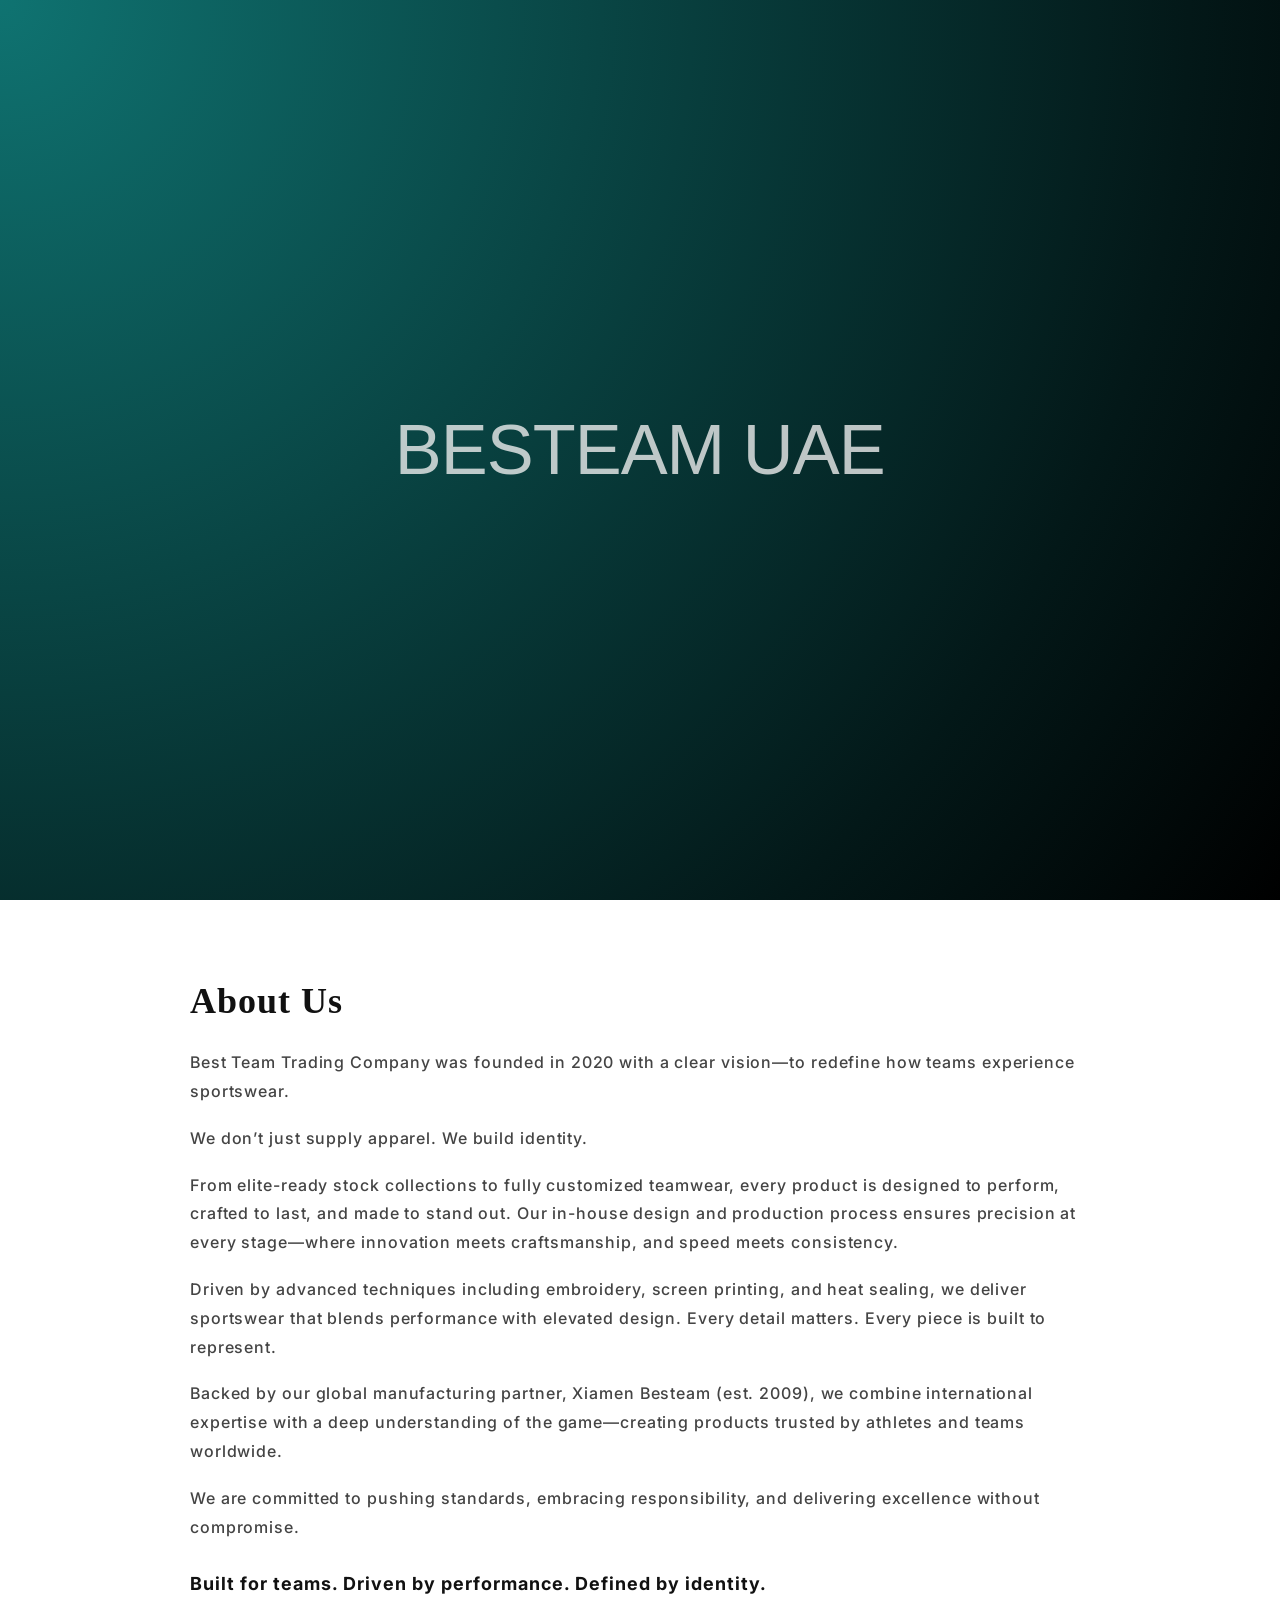
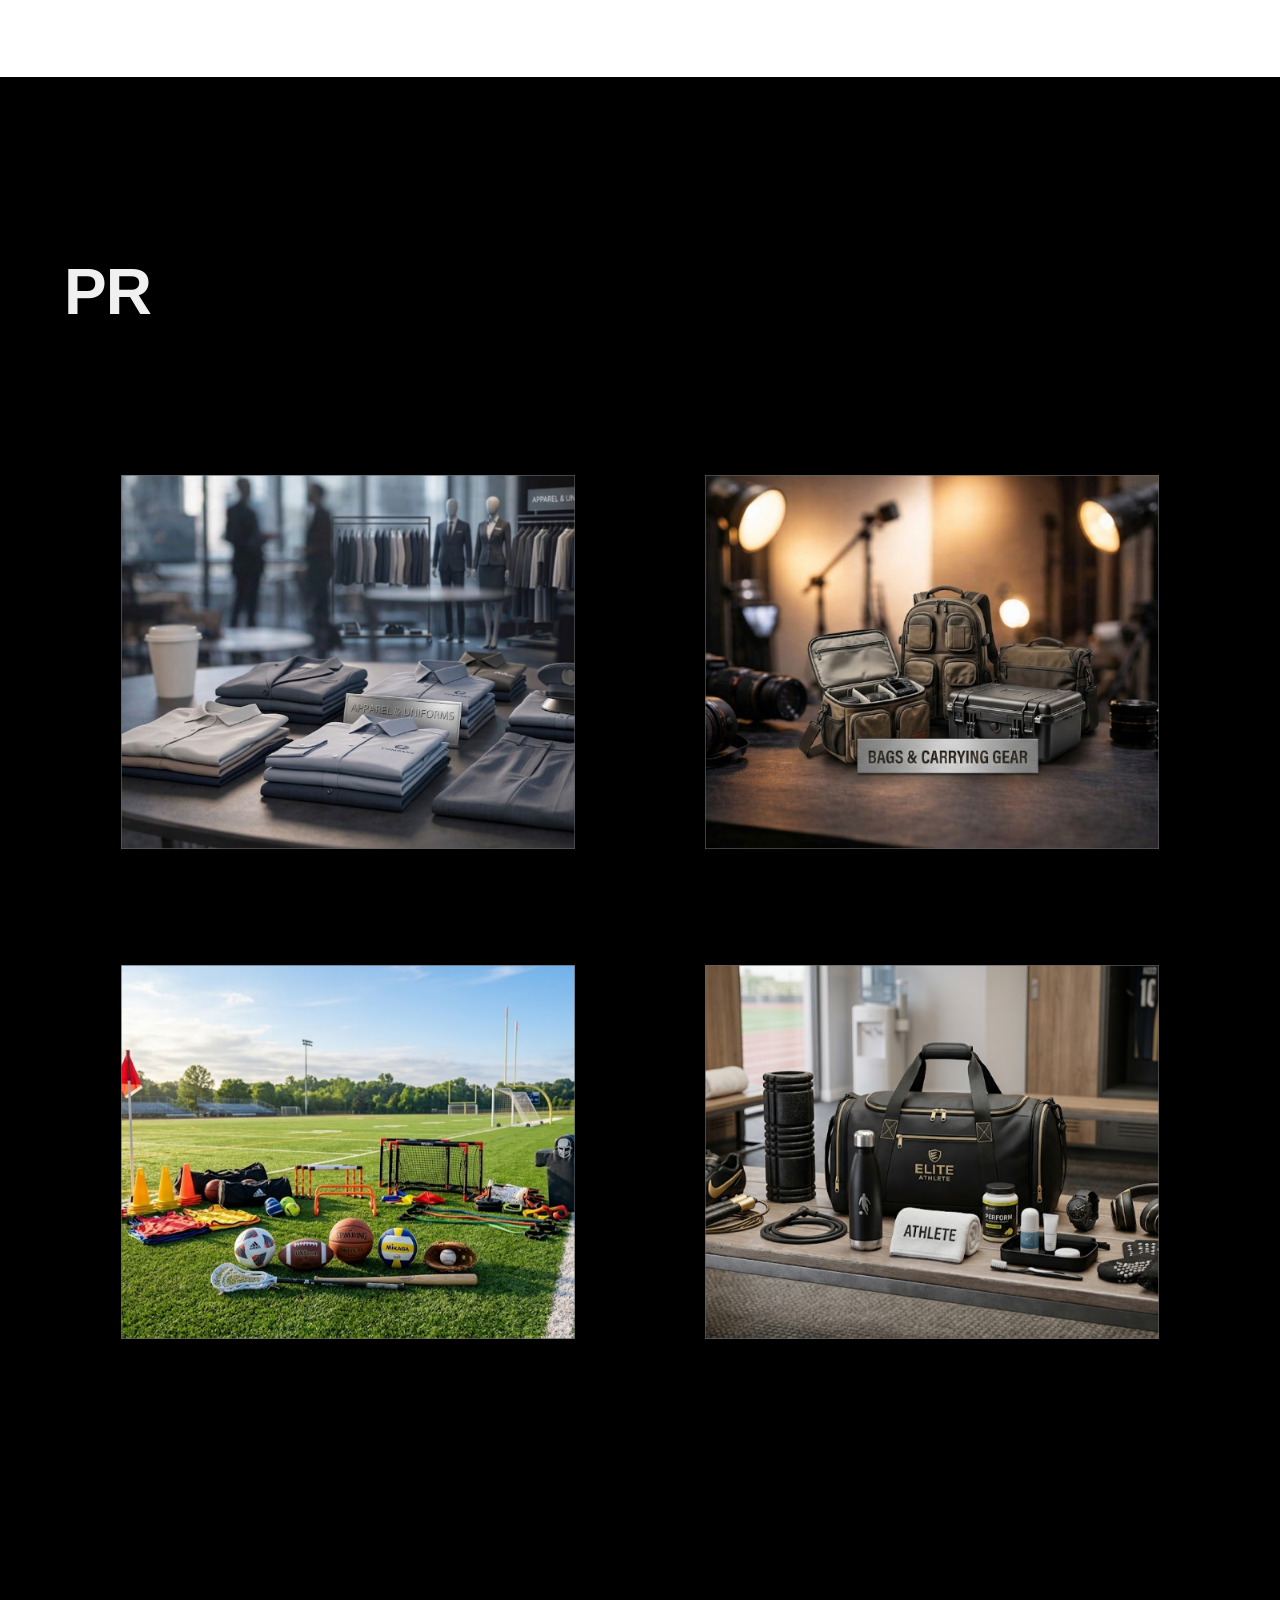
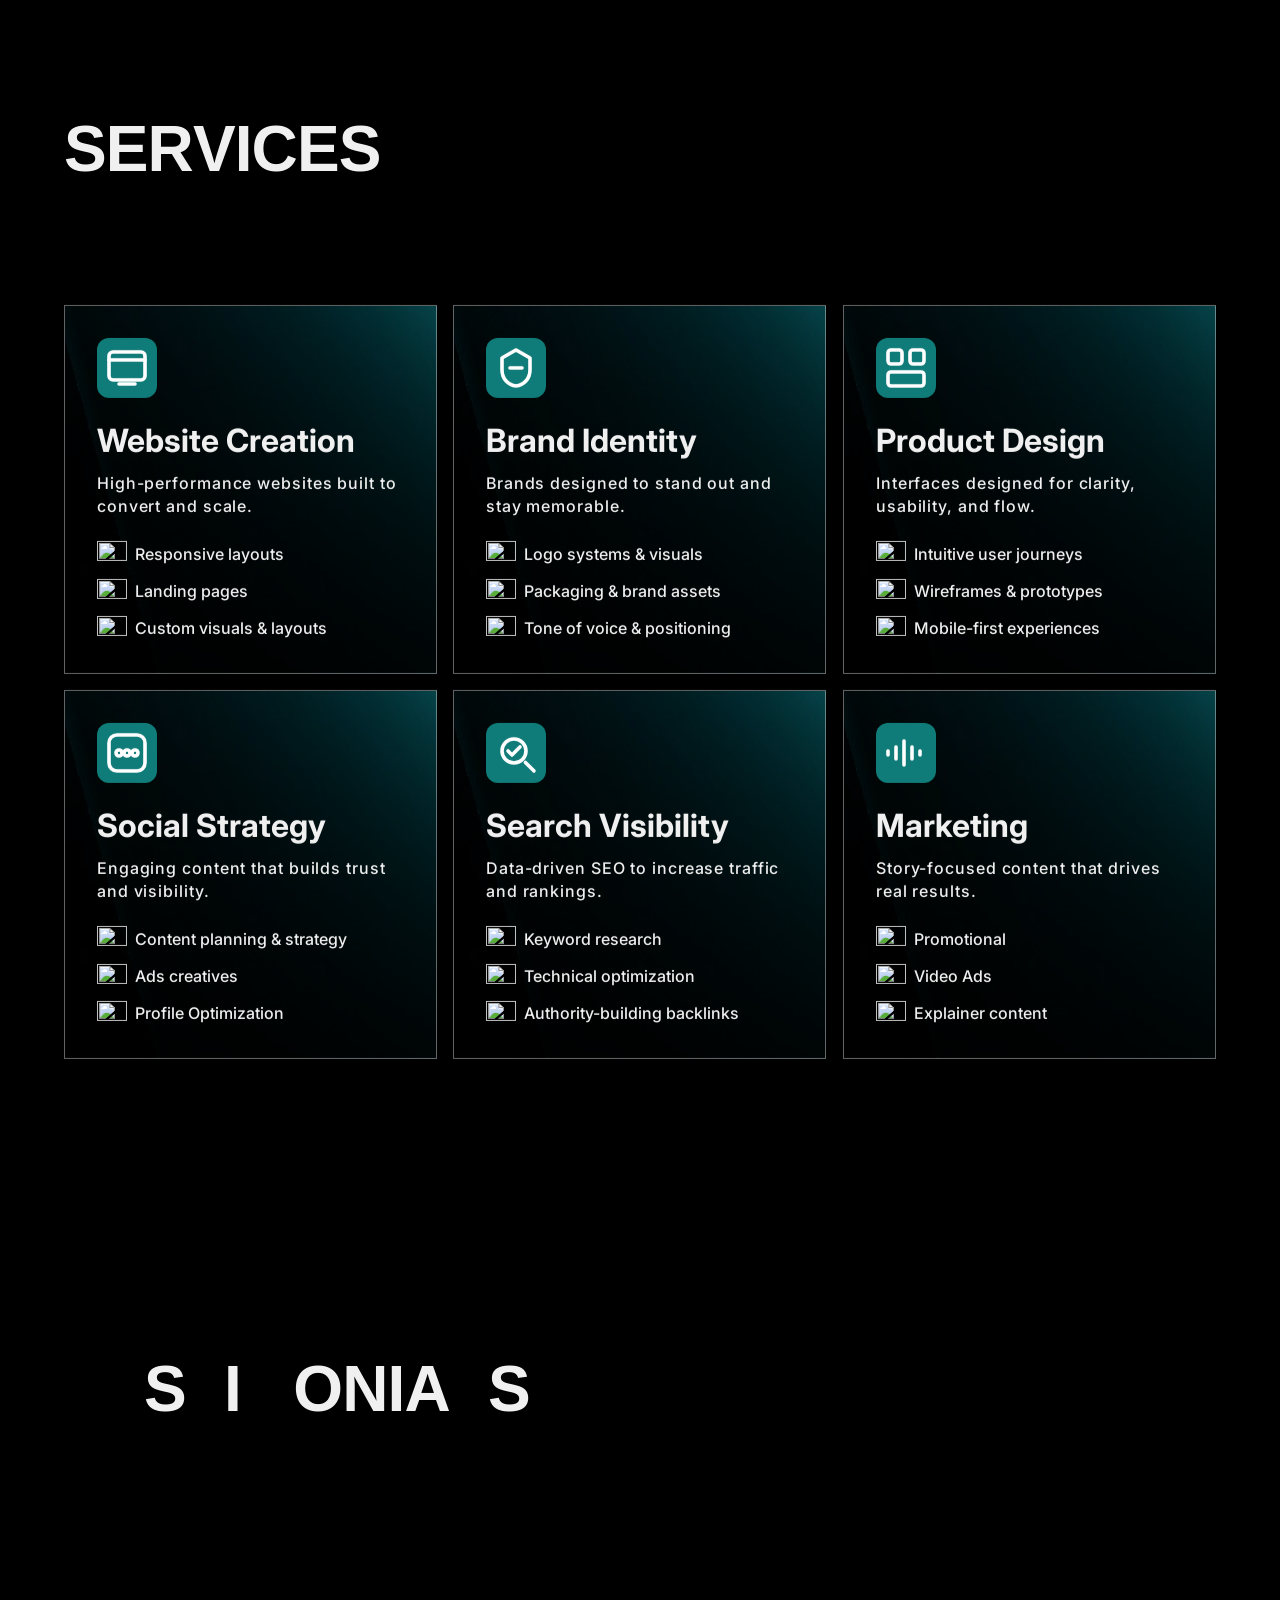
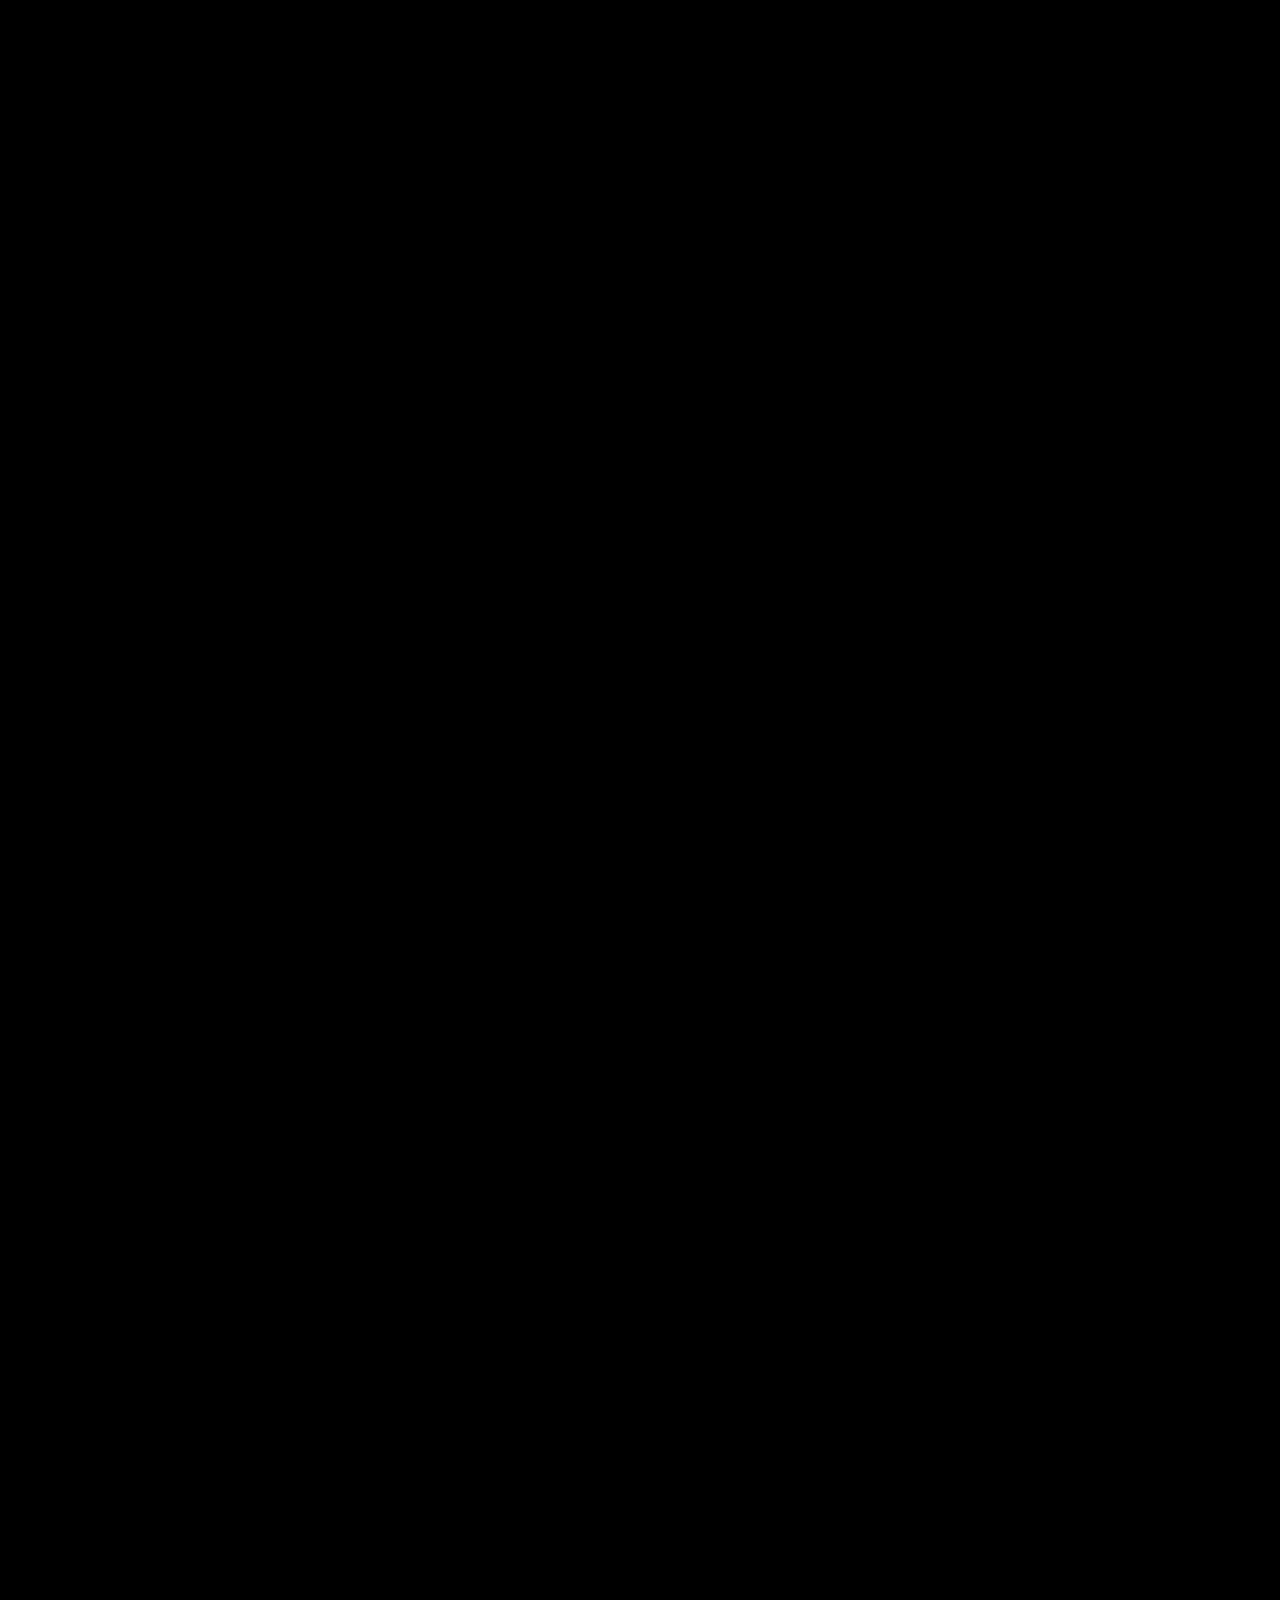
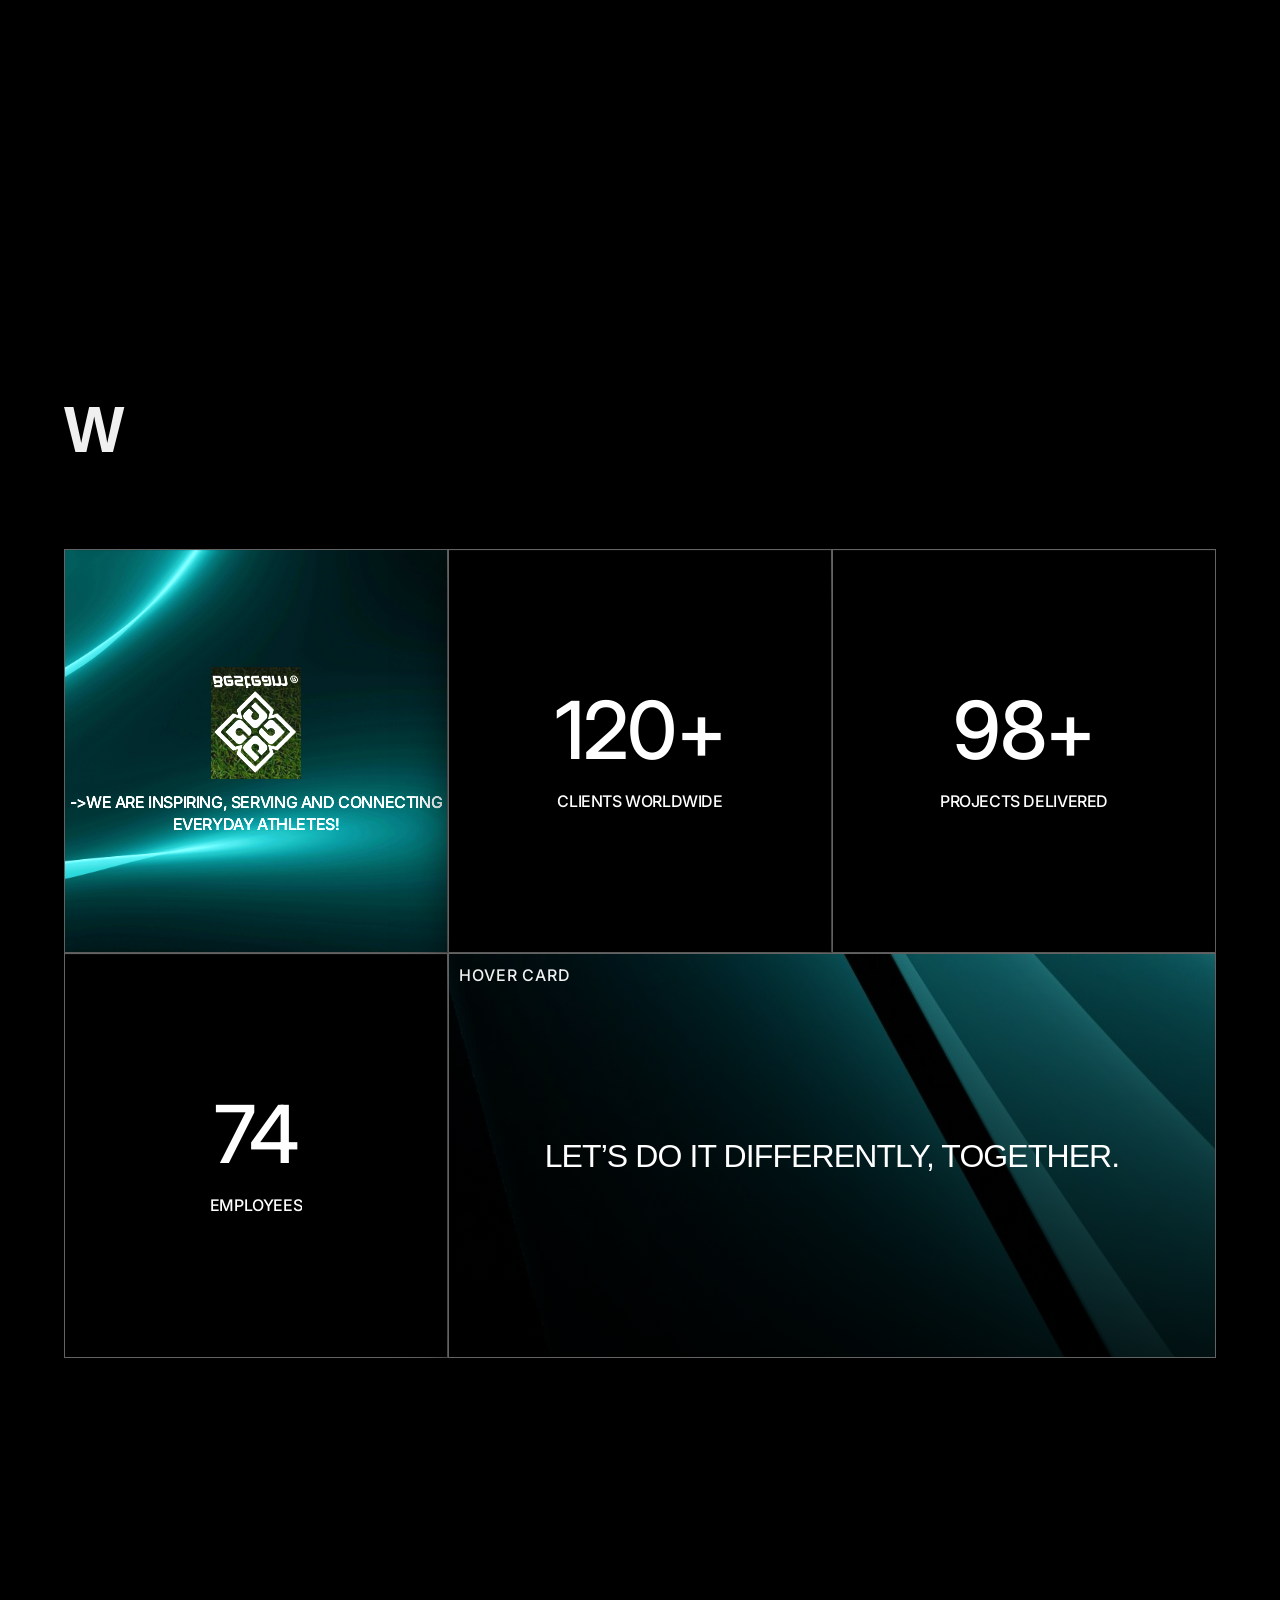
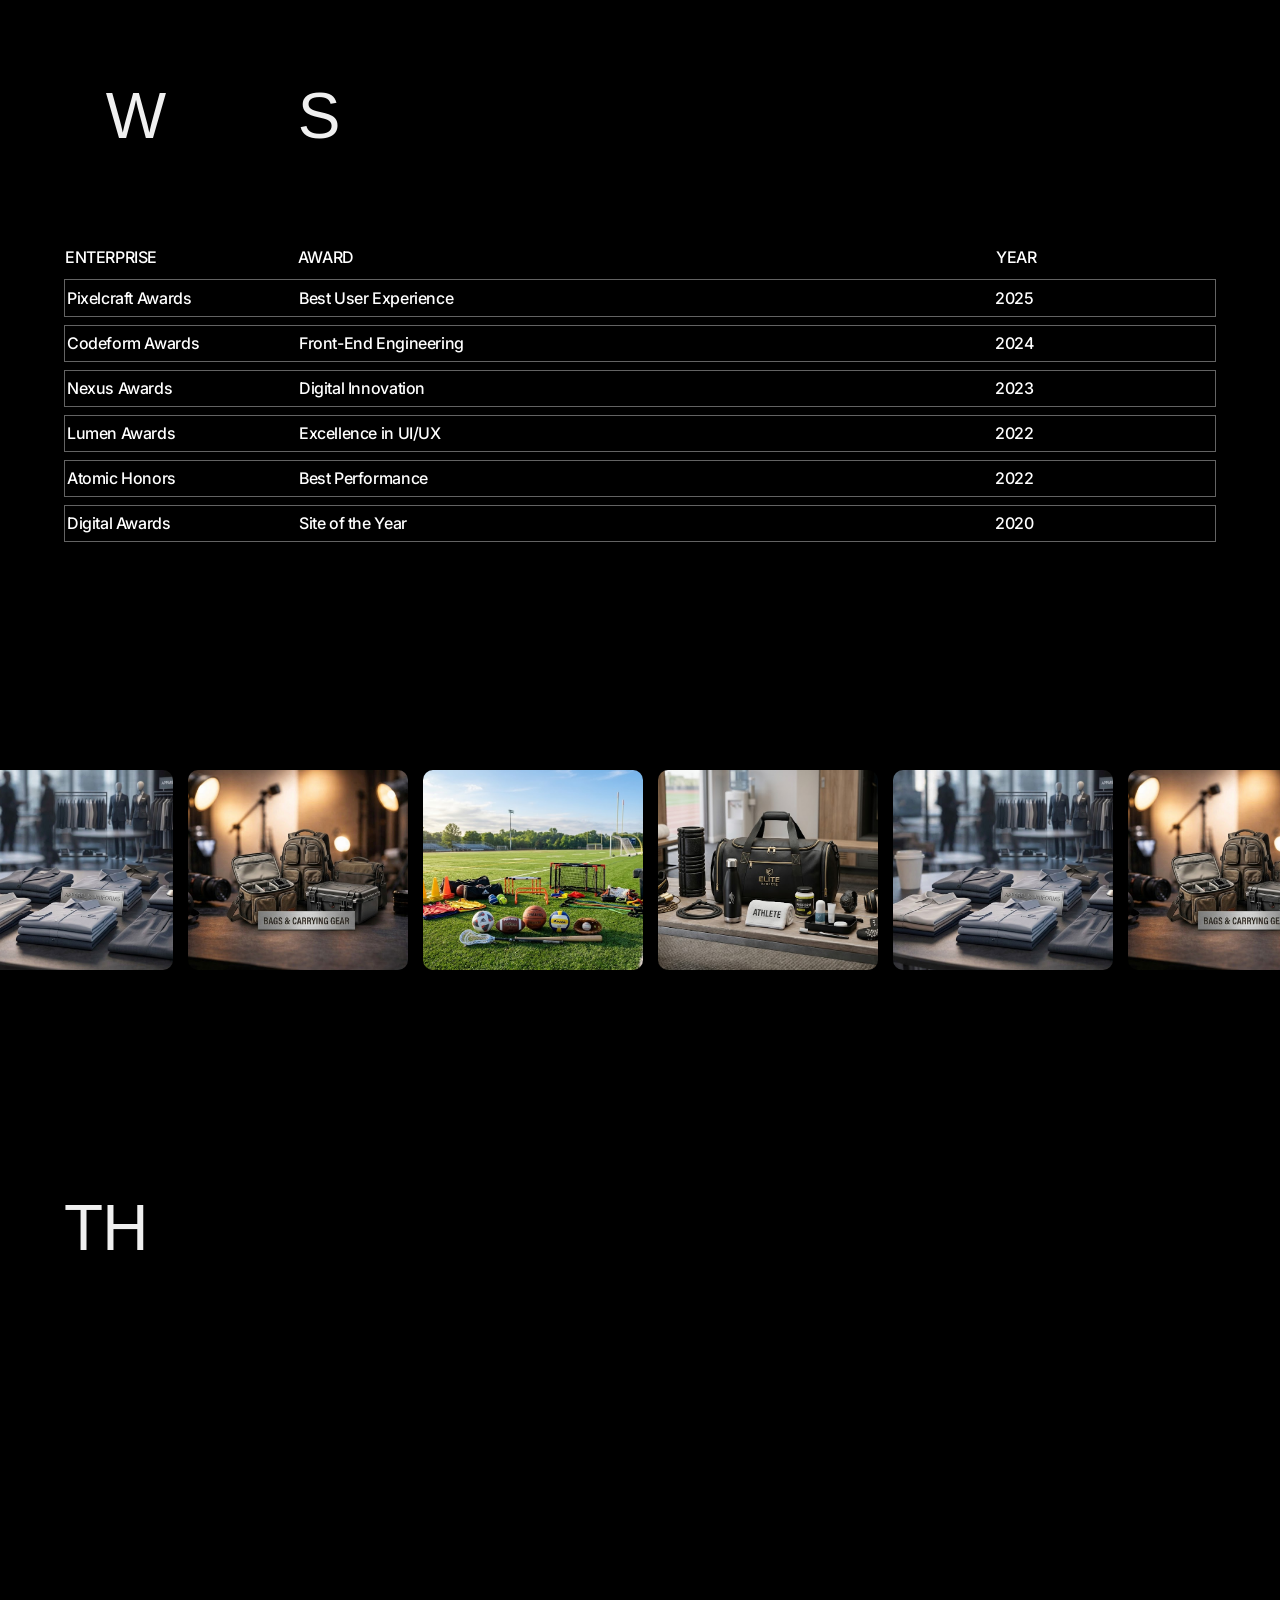
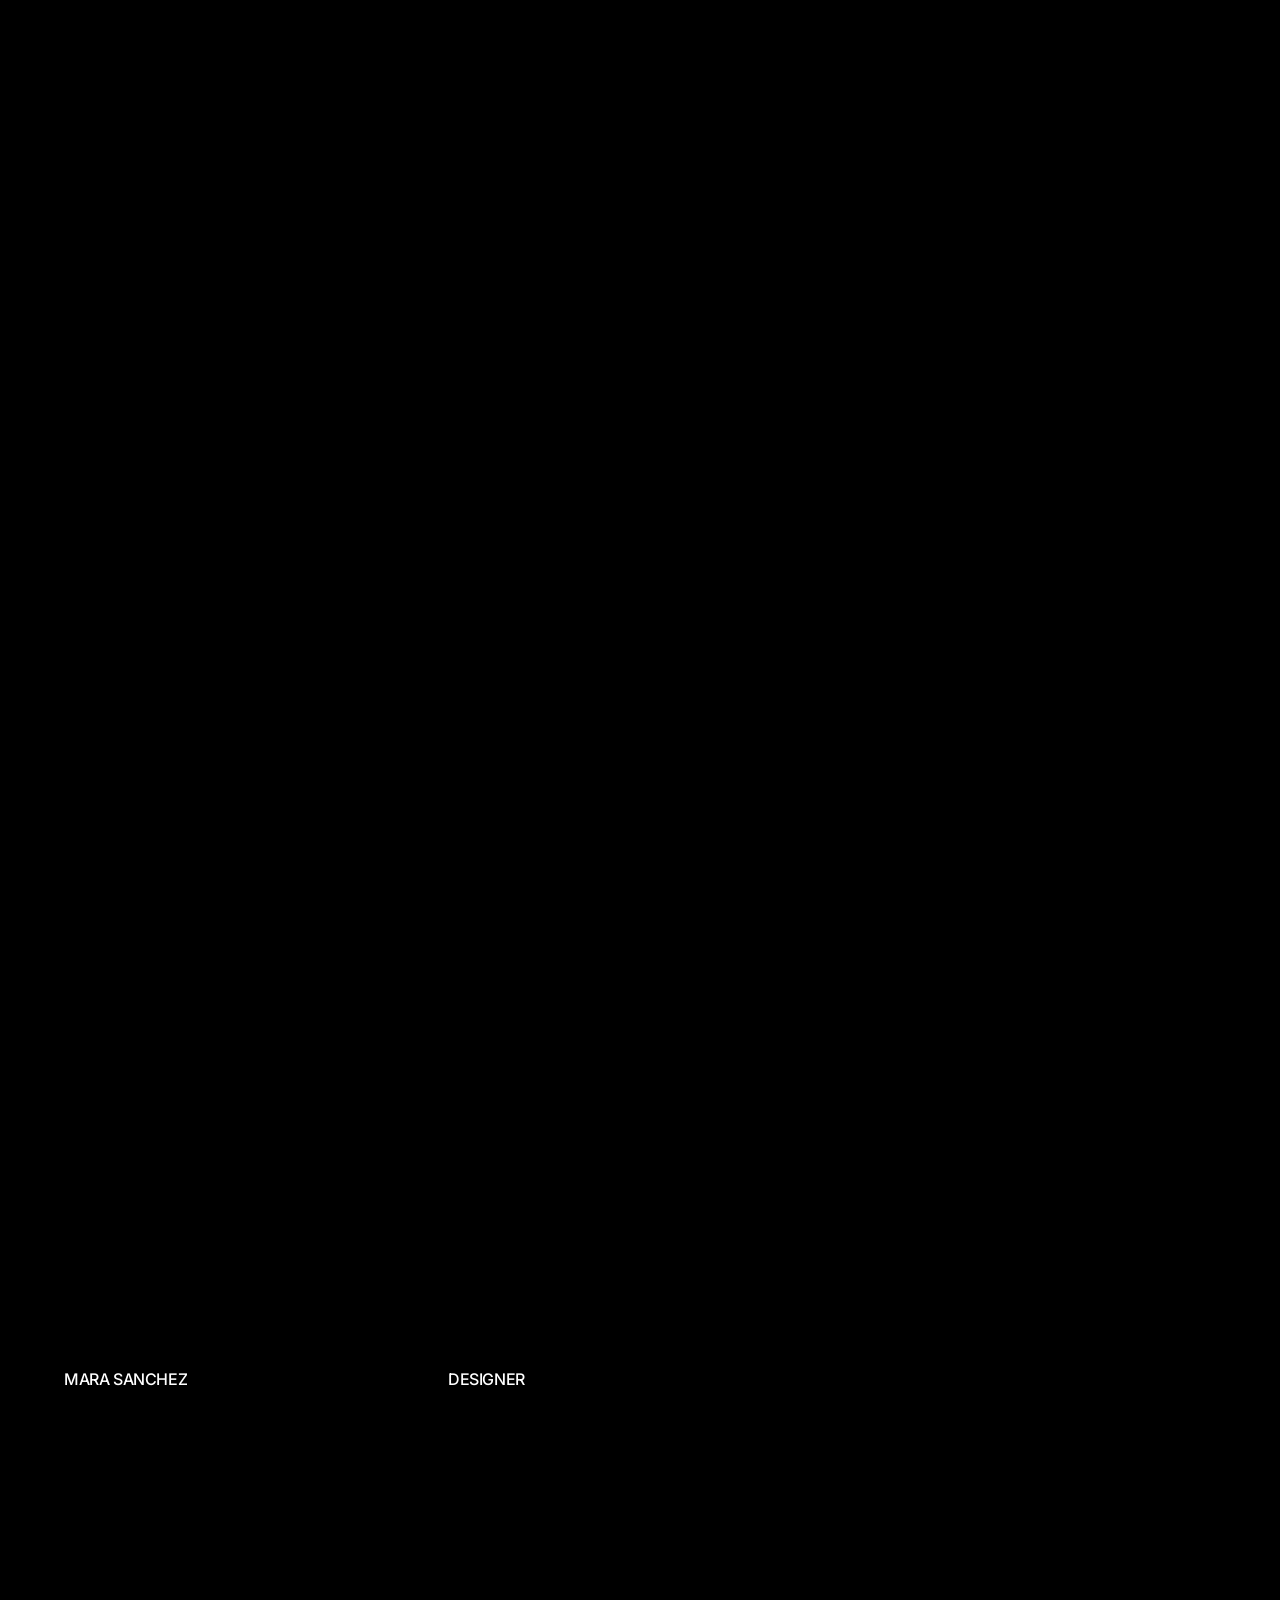
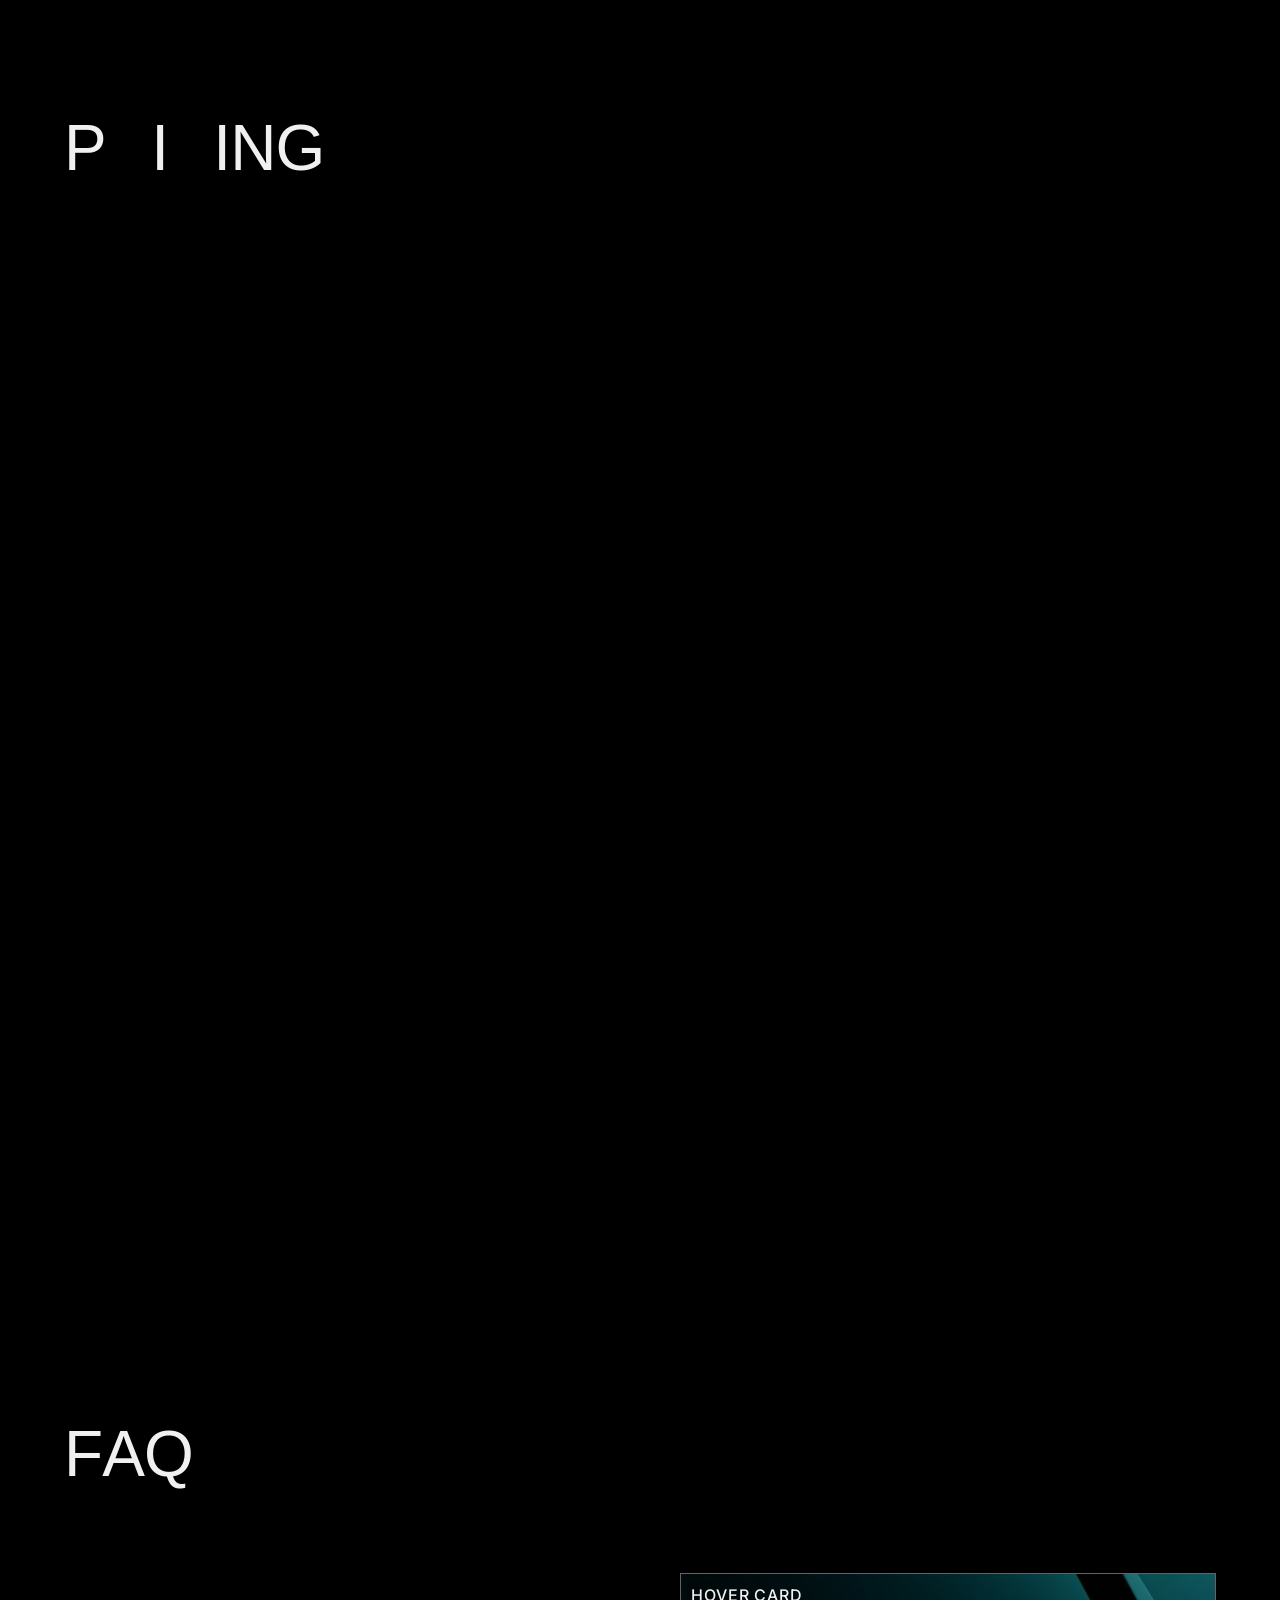
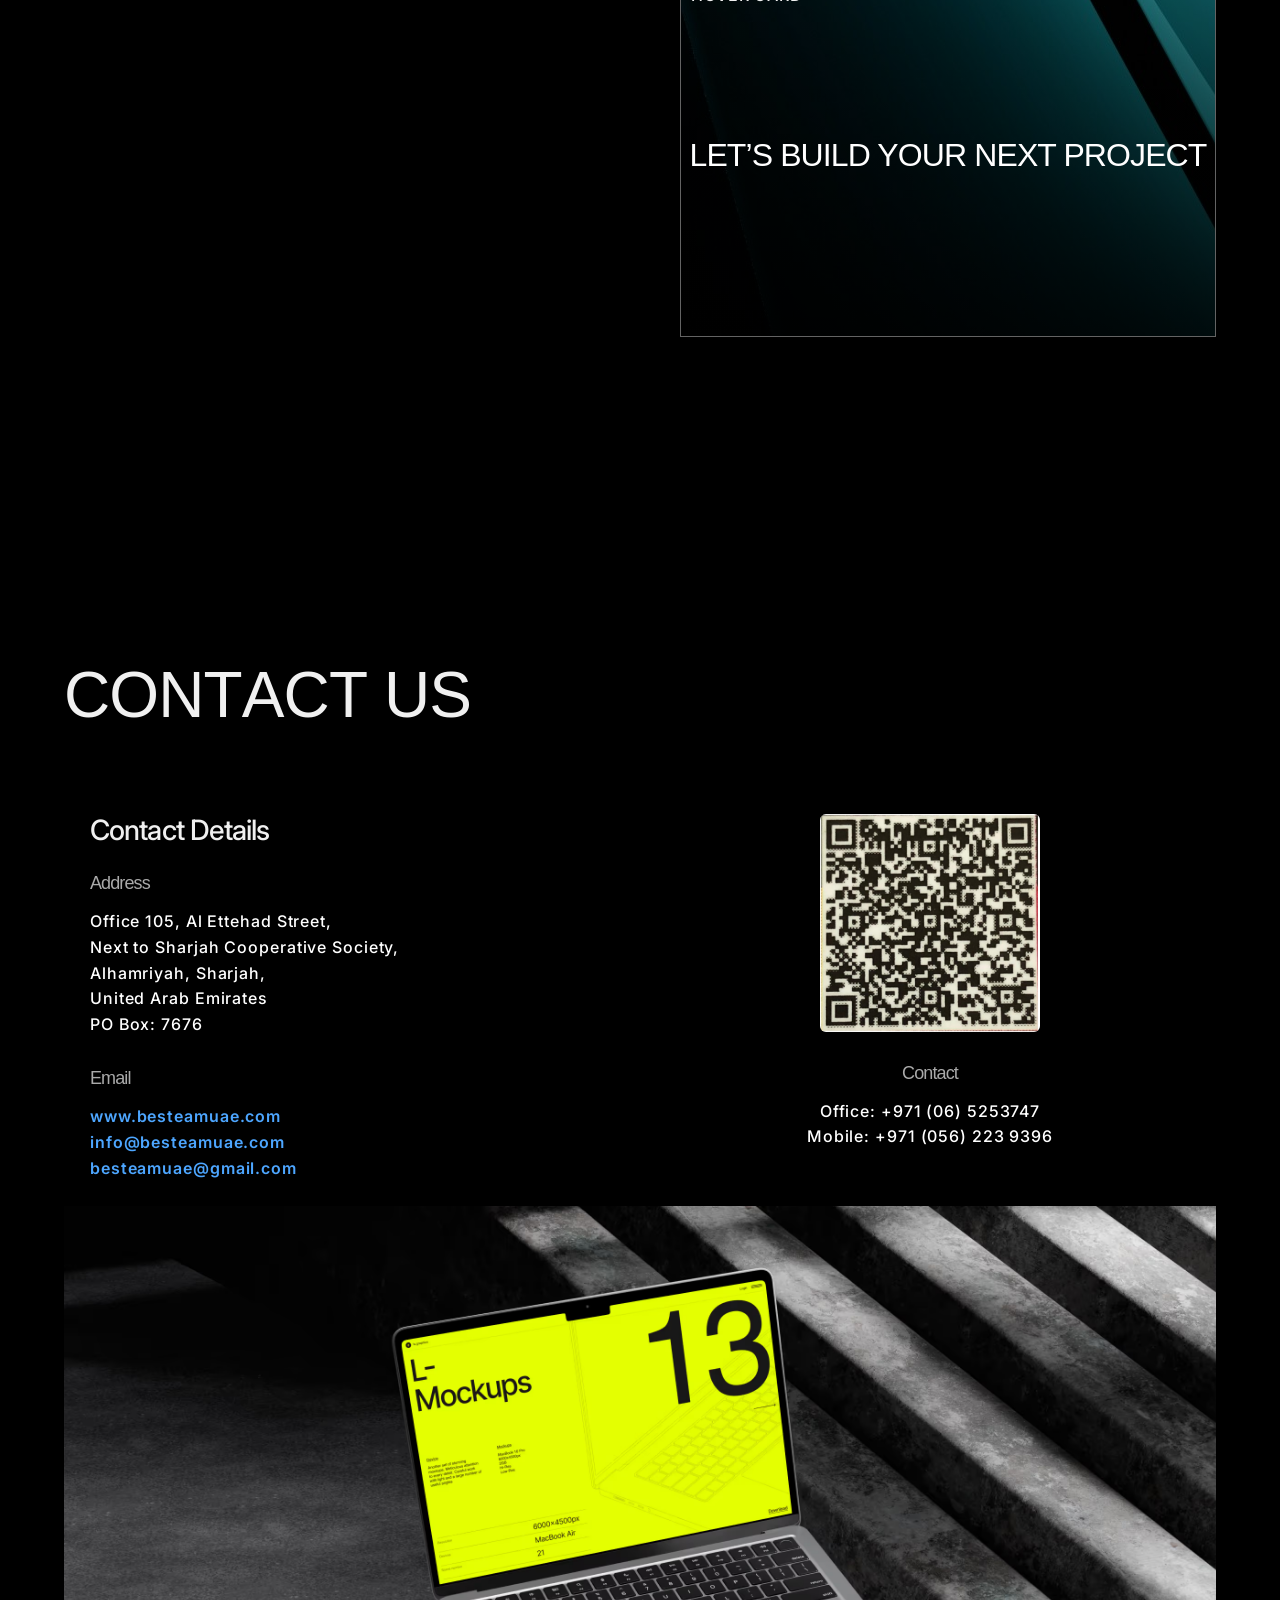
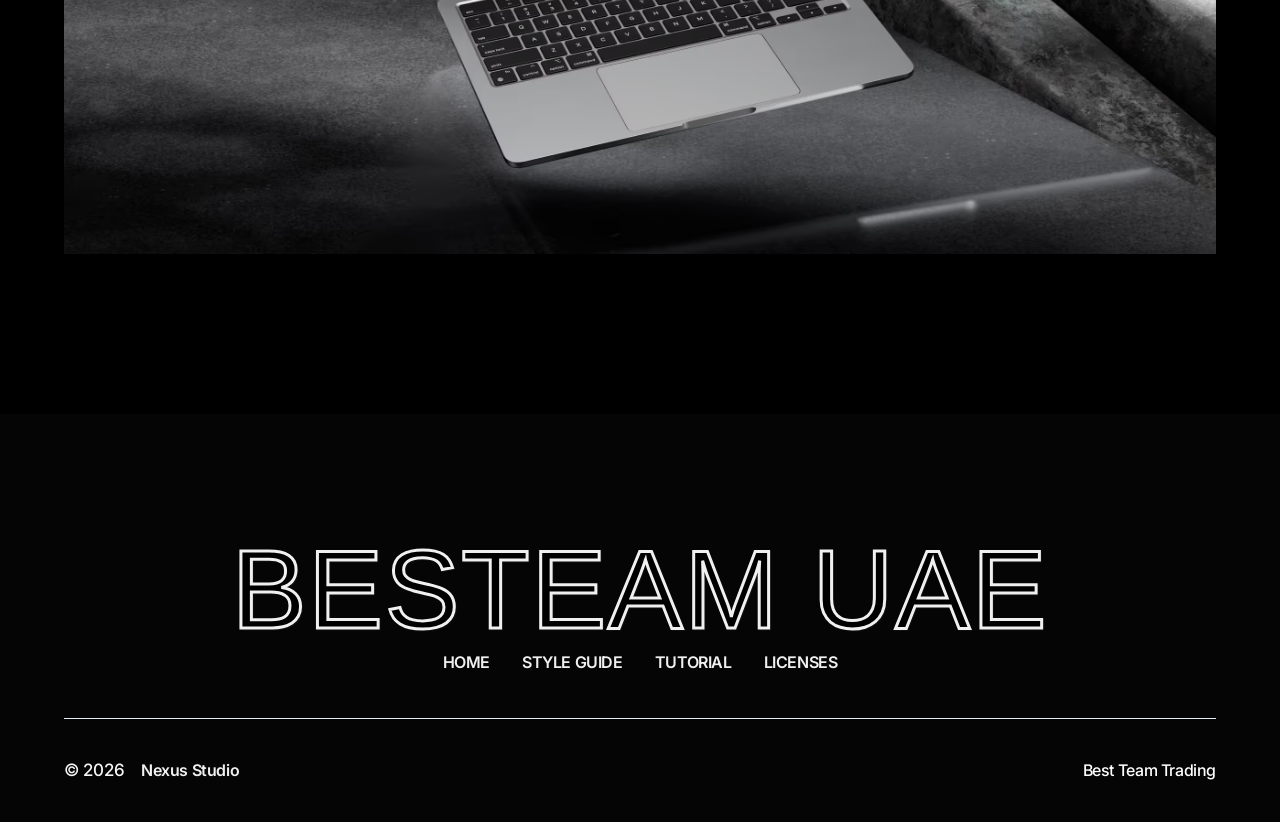
==== commit bef88ba2: "ok" ====
--- a/index.html
+++ b/index.html
@@ -591,7 +591,7 @@
   <!-- <img src="https://cdn.prod.website-files.com/696959e4ed1e5a9d6799a34f/696bb304de90df35108904f5_873b2844beae0745a40f102e88979efa_Mark_Logo_White.png" loading="lazy" sizes="100vw" srcset="https://cdn.prod.website-files.com/696959e4ed1e5a9d6799a34f/696bb304de90df35108904f5_873b2844beae0745a40f102e88979efa_Mark_Logo_White-p-500.png 500w, https://cdn.prod.website-files.com/696959e4ed1e5a9d6799a34f/696bb304de90df35108904f5_873b2844beae0745a40f102e88979efa_Mark_Logo_White-p-800.png 800w, https://cdn.prod.website-files.com/696959e4ed1e5a9d6799a34f/696bb304de90df35108904f5_873b2844beae0745a40f102e88979efa_Mark_Logo_White.png 1080w" alt="" class="imagelogowebflow"/> -->
   
   
-  <p class="textsmall capitalletter">We are Inspiring, serving and connecting everyday athletes!</p></div></div></div><div class="divwhyus"><div class="card-item"><div class="numberstatdiv"><p class="number white numberanimation">120</p><div class="stat-2">+</div></div><p class="textsmall capitalletter">Clients worldwide</p></div></div><div class="divwhyus"><div class="card-item"><div class="numberstatdiv"><p class="number white numberanimation">98</p><div class="stat-2">+</div></div><p class="textsmall capitalletter">projects delivered</p></div></div><div class="divwhyus"><div class="card-item"><div class="numberstatdiv"><p class="number white numberanimation">74</p></div><p class="textsmall capitalletter">employees</p></div></div><div id="w-node-_415027c2-4972-3d5c-3504-c51aeb11bb17-eb11baee" class="divwhyus"><div class="card-item"><a data-w-id="956839e9-8fb5-c868-d607-a1286fc77671" href="index.html#Contact" class="divabsolutesecondary w-inline-block"><h4 class="heading4">Let’s do it differently, together.</h4><h6 class="contactmessage">click for contact us</h6><div class="hovermessage">HOVER CARD</div></a></div></div></div><div class="code-embed w-embed w-script">
+  <p class="textsmall capitalletter">->We are Inspiring, serving and connecting everyday athletes!</p></div></div></div><div class="divwhyus"><div class="card-item"><div class="numberstatdiv"><p class="number white numberanimation">120</p><div class="stat-2">+</div></div><p class="textsmall capitalletter">Clients worldwide</p></div></div><div class="divwhyus"><div class="card-item"><div class="numberstatdiv"><p class="number white numberanimation">98</p><div class="stat-2">+</div></div><p class="textsmall capitalletter">projects delivered</p></div></div><div class="divwhyus"><div class="card-item"><div class="numberstatdiv"><p class="number white numberanimation">74</p></div><p class="textsmall capitalletter">employees</p></div></div><div id="w-node-_415027c2-4972-3d5c-3504-c51aeb11bb17-eb11baee" class="divwhyus"><div class="card-item"><a data-w-id="956839e9-8fb5-c868-d607-a1286fc77671" href="index.html#Contact" class="divabsolutesecondary w-inline-block"><h4 class="heading4">Let’s do it differently, together.</h4><h6 class="contactmessage">click for contact us</h6><div class="hovermessage">HOVER CARD</div></a></div></div></div><div class="code-embed w-embed w-script">
     
     
     
--- a/css/style.css
+++ b/css/style.css
@@ -5520,7 +5520,7 @@
   }
   
   .heading1 {
-    background-image: radial-gradient(circle farthest-corner at 50% 50%, var(--green), #a7a7a7de), url("https://cdn.prod.website-files.com/696959e4ed1e5a9d6799a34f/69fc9fcefa14594913f103b5_ChatGPT%20Image%205%20may%202026%2C%2016_41_02.png");
+    /* background-image: radial-gradient(circle farthest-corner at 50% 50%, var(--green), #a7a7a7de), url("https://cdn.prod.website-files.com/696959e4ed1e5a9d6799a34f/69fc9fcefa14594913f103b5_ChatGPT%20Image%205%20may%202026%2C%2016_41_02.png"); */
     opacity: 1;
     filter: drop-shadow(2px 2px 6px #5e5e5e70);
     pointer-events: auto;
